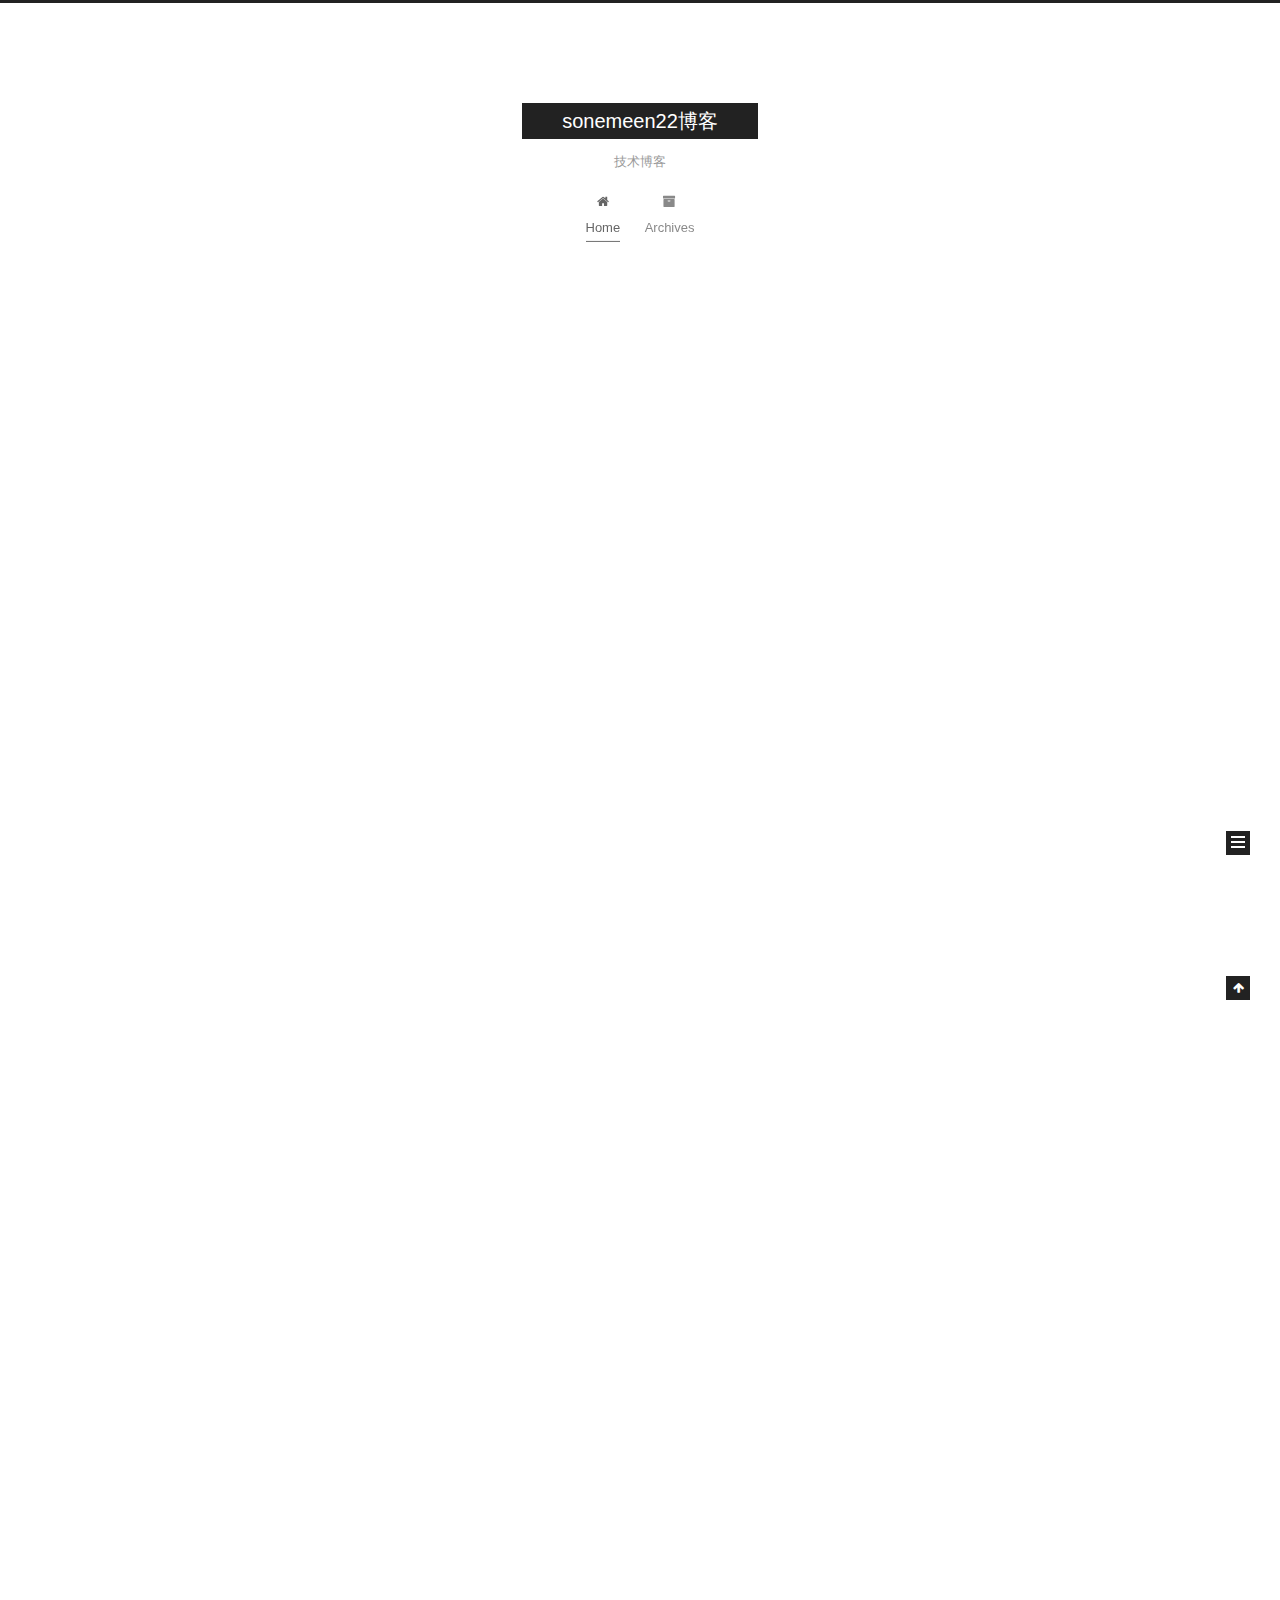
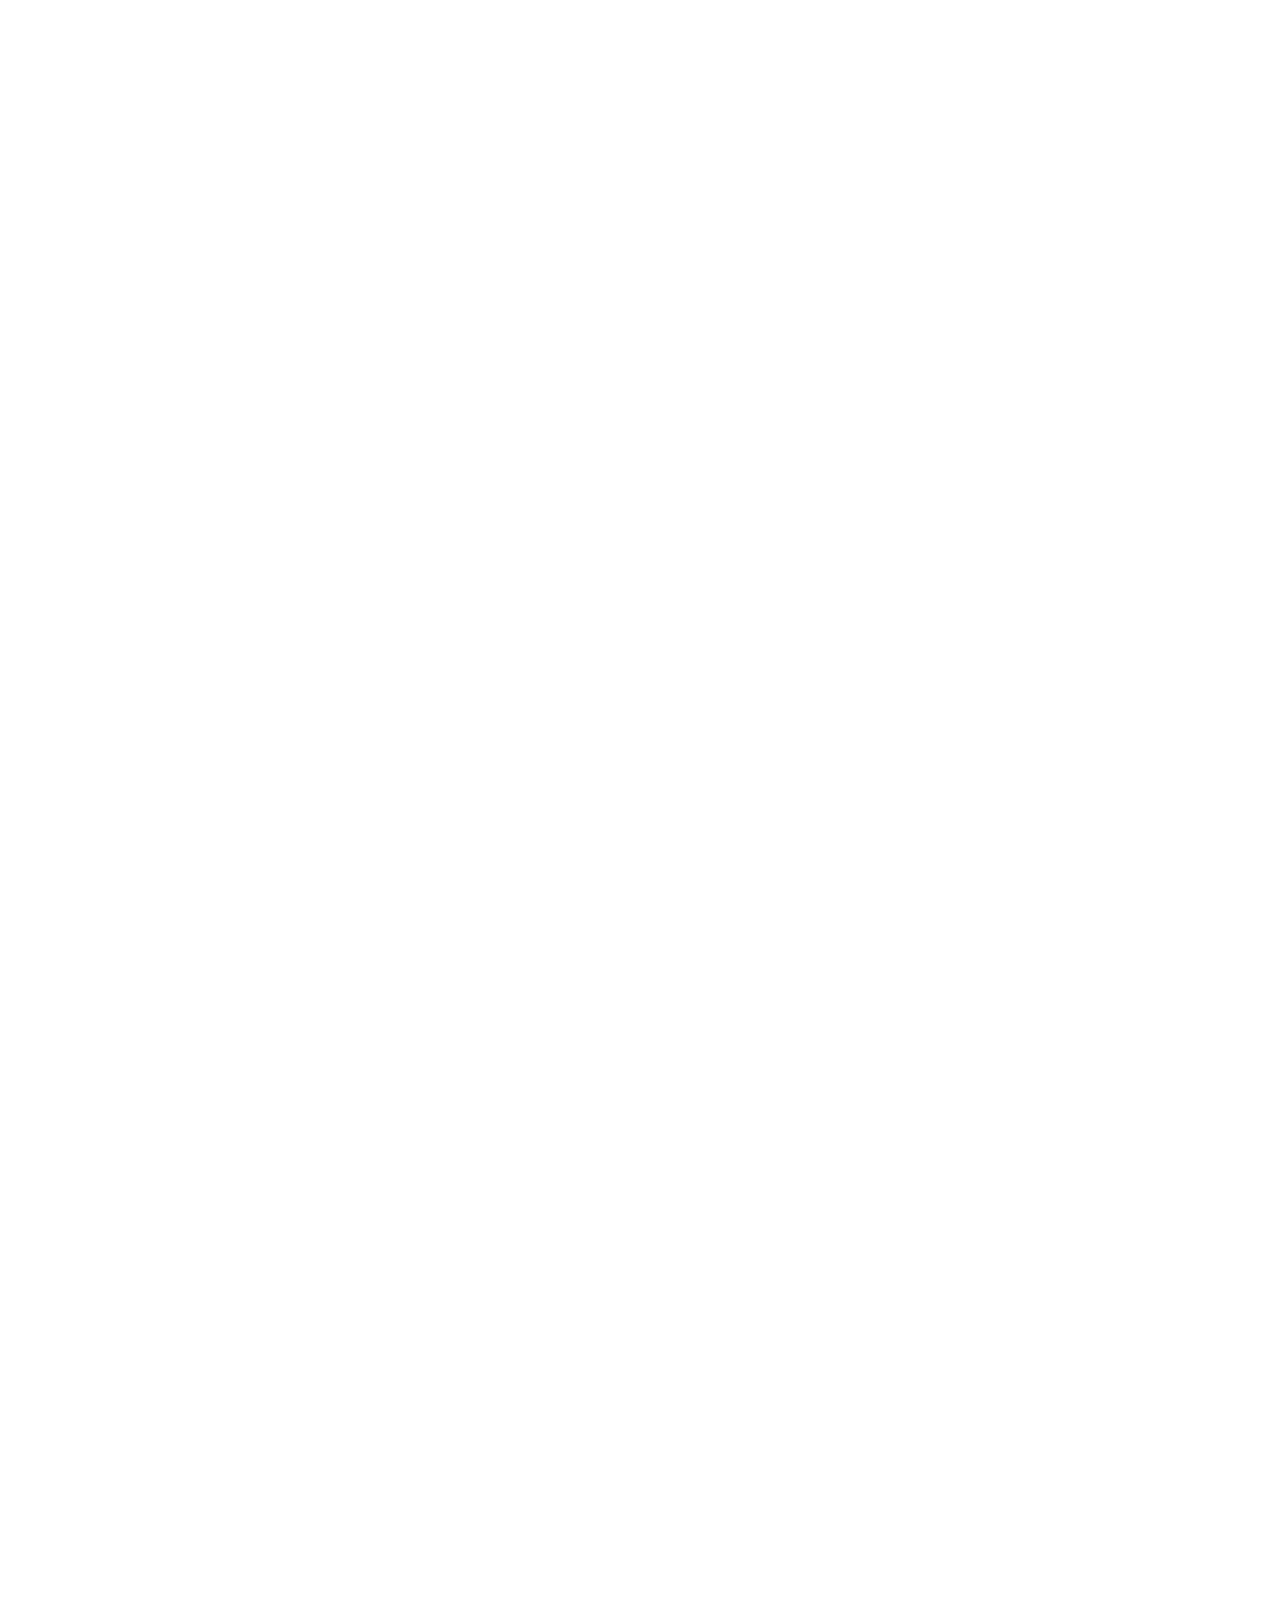
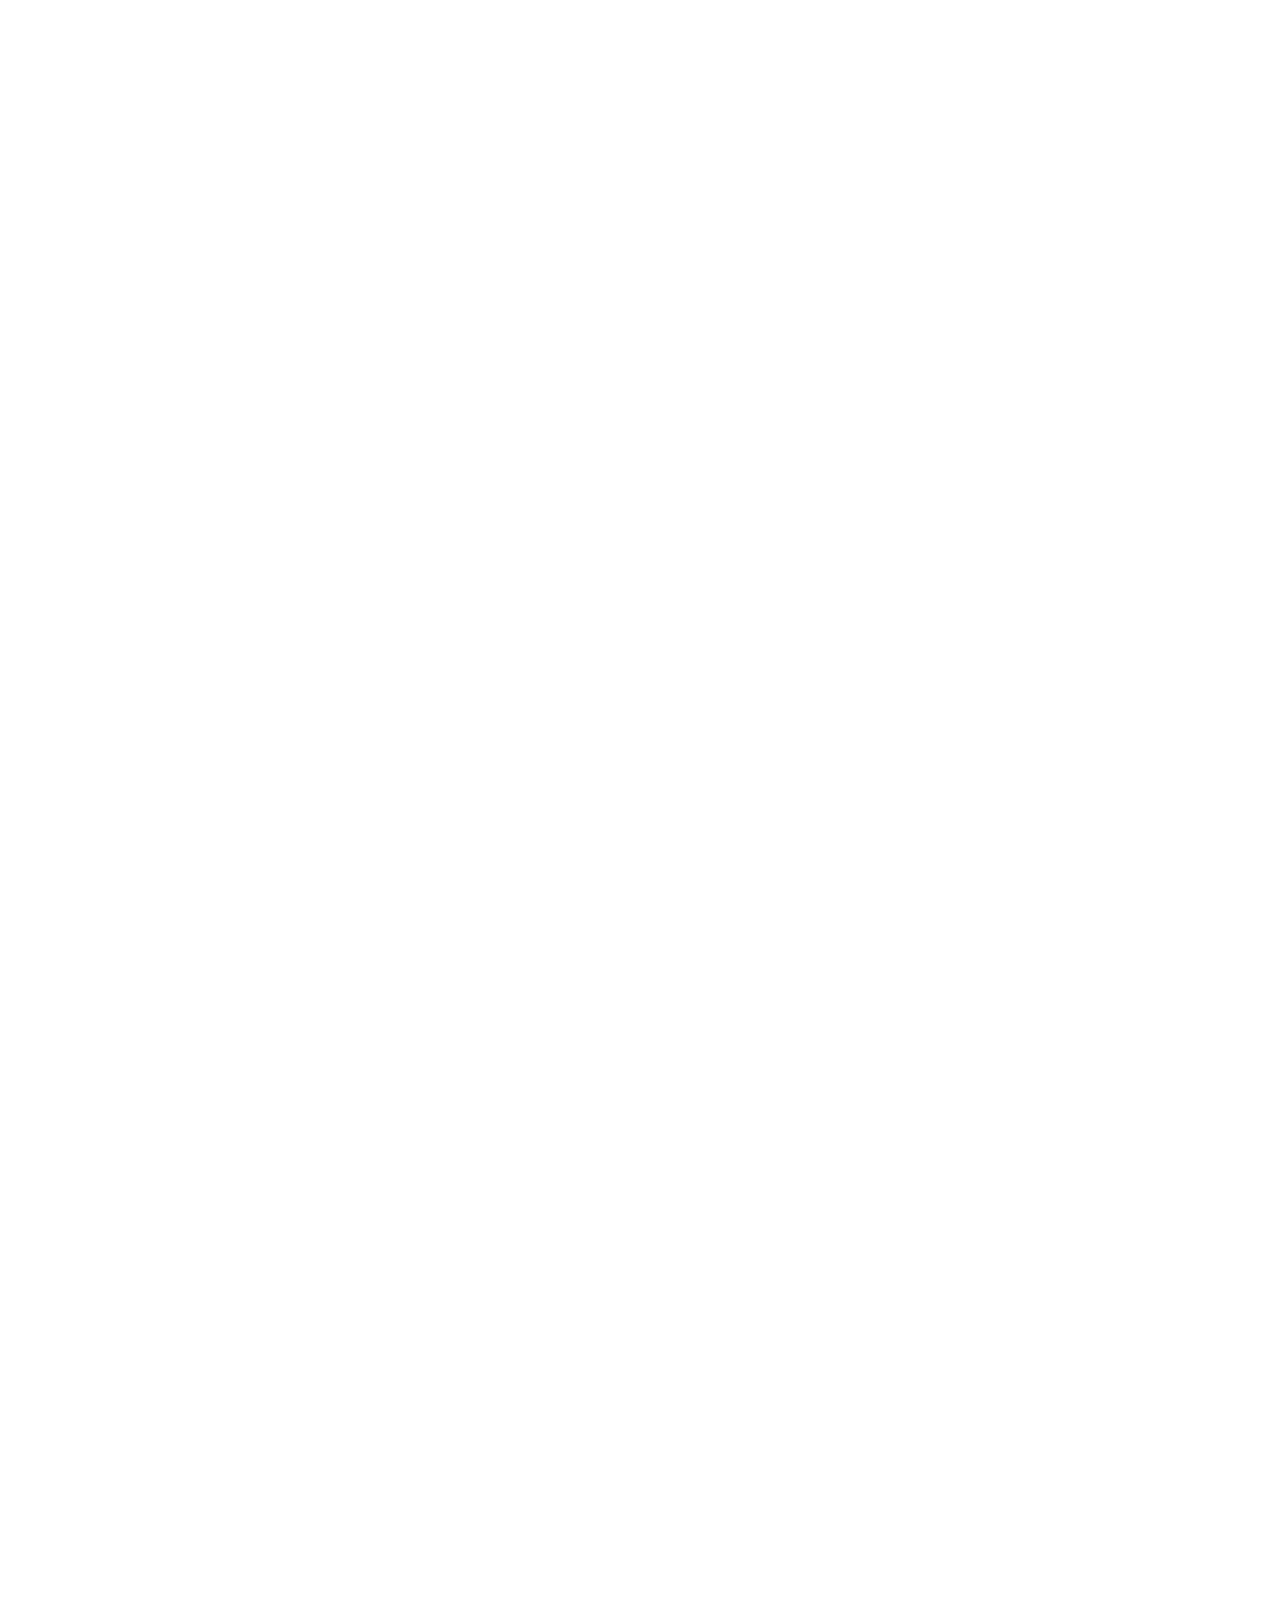
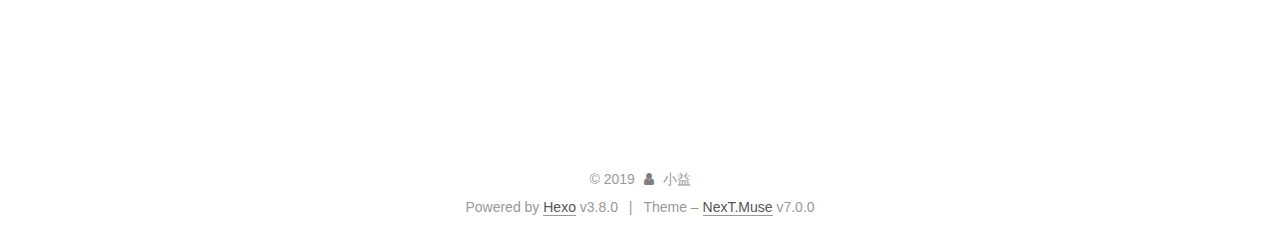
==== index.html @ 902f1048 "阅读次数" ====
<!DOCTYPE html>












  


<html class="theme-next muse use-motion" lang="">
<head><meta name="generator" content="Hexo 3.8.0">
  <meta charset="UTF-8">
<meta http-equiv="X-UA-Compatible" content="IE=edge">
<meta name="viewport" content="width=device-width, initial-scale=1, maximum-scale=2">
<meta name="theme-color" content="#222">


























<link rel="stylesheet" href="/lib/font-awesome/css/font-awesome.min.css?v=4.6.2">

<link rel="stylesheet" href="/css/main.css?v=7.0.0">


  <link rel="apple-touch-icon" sizes="180x180" href="/images/apple-touch-icon-next.png?v=7.0.0">


  <link rel="icon" type="image/png" sizes="32x32" href="/images/favicon-32x32-next.png?v=7.0.0">


  <link rel="icon" type="image/png" sizes="16x16" href="/images/favicon-16x16-next.png?v=7.0.0">


  <link rel="mask-icon" href="/images/logo.svg?v=7.0.0" color="#222">







<script id="hexo.configurations">
  var NexT = window.NexT || {};
  var CONFIG = {
    root: '/',
    scheme: 'Muse',
    version: '7.0.0',
    sidebar: {"position":"left","display":"post","offset":12,"b2t":false,"scrollpercent":false,"onmobile":false,"dimmer":false},
    fancybox: false,
    fastclick: false,
    lazyload: false,
    tabs: true,
    motion: {"enable":true,"async":false,"transition":{"post_block":"fadeIn","post_header":"slideDownIn","post_body":"slideDownIn","coll_header":"slideLeftIn","sidebar":"slideUpIn"}},
    algolia: {
      applicationID: '',
      apiKey: '',
      indexName: '',
      hits: {"per_page":10},
      labels: {"input_placeholder":"Search for Posts","hits_empty":"We didn't find any results for the search: ${query}","hits_stats":"${hits} results found in ${time} ms"}
    }
  };
</script>


  




  <meta name="description" content="开发，C++工程师">
<meta name="keywords" content="C++，算法，机器学习">
<meta property="og:type" content="website">
<meta property="og:title" content="sonemeen22博客">
<meta property="og:url" content="http://yoursite.com/index.html">
<meta property="og:site_name" content="sonemeen22博客">
<meta property="og:description" content="开发，C++工程师">
<meta property="og:locale" content="default">
<meta name="twitter:card" content="summary">
<meta name="twitter:title" content="sonemeen22博客">
<meta name="twitter:description" content="开发，C++工程师">






  <link rel="canonical" href="http://yoursite.com/">



<script id="page.configurations">
  CONFIG.page = {
    sidebar: "",
  };
</script>

  <title>sonemeen22博客</title>
  












  <noscript>
  <style>
  .use-motion .motion-element,
  .use-motion .brand,
  .use-motion .menu-item,
  .sidebar-inner,
  .use-motion .post-block,
  .use-motion .pagination,
  .use-motion .comments,
  .use-motion .post-header,
  .use-motion .post-body,
  .use-motion .collection-title { opacity: initial; }

  .use-motion .logo,
  .use-motion .site-title,
  .use-motion .site-subtitle {
    opacity: initial;
    top: initial;
  }

  .use-motion .logo-line-before i { left: initial; }
  .use-motion .logo-line-after i { right: initial; }
  </style>
</noscript>

</head>

<body itemscope="" itemtype="http://schema.org/WebPage" lang="default">

  
  
    
  

  <div class="container sidebar-position-left 
  page-home">
    <div class="headband"></div>

    <header id="header" class="header" itemscope="" itemtype="http://schema.org/WPHeader">
      <div class="header-inner"><div class="site-brand-wrapper">
  <div class="site-meta">
    

    <div class="custom-logo-site-title">
      <a href="/" class="brand" rel="start">
        <span class="logo-line-before"><i></i></span>
        <span class="site-title">sonemeen22博客</span>
        <span class="logo-line-after"><i></i></span>
      </a>
    </div>
    
      
        <p class="site-subtitle">技术博客</p>
      
    
    
  </div>

  <div class="site-nav-toggle">
    <button aria-label="Toggle navigation bar">
      <span class="btn-bar"></span>
      <span class="btn-bar"></span>
      <span class="btn-bar"></span>
    </button>
  </div>
</div>



<nav class="site-nav">
  
    <ul id="menu" class="menu">
      
        
        
        
          
          <li class="menu-item menu-item-home menu-item-active">

    
    
    
      
    

    

    <a href="/" rel="section"><i class="menu-item-icon fa fa-fw fa-home"></i> <br>Home</a>

  </li>
        
        
        
          
          <li class="menu-item menu-item-archives">

    
    
    
      
    

    

    <a href="/archives/" rel="section"><i class="menu-item-icon fa fa-fw fa-archive"></i> <br>Archives</a>

  </li>

      
      
    </ul>
  

  
    

  

  
</nav>



  



</div>
    </header>

    


    <main id="main" class="main">
      <div class="main-inner">
        <div class="content-wrap">
          
          <div id="content" class="content">
            
  <section id="posts" class="posts-expand">
    
      

  

  
  
  

  

  <article class="post post-type-normal" itemscope="" itemtype="http://schema.org/Article">
  
  
  
  <div class="post-block">
    <link itemprop="mainEntityOfPage" href="http://yoursite.com/2019/02/20/alibaba-inke-rank/">

    <span hidden itemprop="author" itemscope="" itemtype="http://schema.org/Person">
      <meta itemprop="name" content="小益">
      <meta itemprop="description" content="开发，C++工程师">
      <meta itemprop="image" content="/images/avatar.gif">
    </span>

    <span hidden itemprop="publisher" itemscope="" itemtype="http://schema.org/Organization">
      <meta itemprop="name" content="sonemeen22博客">
    </span>

    
      <header class="post-header">

        
        
          <h1 class="post-title" itemprop="name headline">
                
                
                <a href="/2019/02/20/alibaba-inke-rank/" class="post-title-link" itemprop="url">阿里、映客职级对应</a>
              
            
          </h1>
        

        <div class="post-meta">
          <span class="post-time">

            
            
            

            
              <span class="post-meta-item-icon">
                <i class="fa fa-calendar-o"></i>
              </span>
              
                <span class="post-meta-item-text">Posted on</span>
              

              
                
              

              <time title="Created: 2019-02-20 16:25:17 / Modified: 20:13:10" itemprop="dateCreated datePublished" datetime="2019-02-20T16:25:17+08:00">2019-02-20</time>
            

            
              

              
            
          </span>

          

          
            
            
          

          
          

          

          

          

        </div>
      </header>
    

    
    
    
    <div class="post-body" itemprop="articleBody">

      
      

      
        
          
            <h2 id="职级对照"><a href="#职级对照" class="headerlink" title="职级对照"></a>职级对照</h2><table>
<thead>
<tr>
<th>阿里</th>
<th>阿里技术职级描述</th>
<th>阿里管理职级描述</th>
<th>薪资范围</th>
<th>映客</th>
</tr>
</thead>
<tbody>
<tr>
<td>P4</td>
<td>专员。应届本科生</td>
<td></td>
<td></td>
<td>K2</td>
</tr>
<tr>
<td>P5</td>
<td>高级。应届硕士研究生</td>
<td></td>
<td></td>
<td>K3</td>
</tr>
<tr>
<td>P6</td>
<td>资深。研究生1-2年工作经验</td>
<td>M1=主管。带应届生、不超过P6的小团队</td>
<td>14k-24k</td>
<td>K4</td>
</tr>
<tr>
<td>P6+</td>
<td>资深。</td>
<td></td>
<td>25k以上</td>
<td>K5</td>
</tr>
<tr>
<td>P7</td>
<td>技术专家。研究生3-5年工作经验</td>
<td>M2=经理。带一条功能模块的线。</td>
<td>23k-32k</td>
<td>K6</td>
</tr>
<tr>
<td>P7+</td>
<td>技术专家。</td>
<td></td>
<td>33k以上</td>
<td>K7</td>
</tr>
<tr>
<td>P8</td>
<td>高级技术专家。研究生5年以上工作经验</td>
<td>M3=高级经理。负责一整块业务的营收</td>
<td>34k-60k</td>
<td>K8</td>
</tr>
<tr>
<td>P9</td>
<td>资深技术专家。要求行业影响力</td>
<td>M4=总监/核心总监。负责几个大框架业务的营收</td>
<td></td>
<td>K9</td>
</tr>
<tr>
<td>P10</td>
<td>研究员/科学家。行业影响力+有影响力的成果或者科研方向</td>
<td>M5=分公司/子公司总经理，母公司事业部总经理</td>
<td></td>
<td>K10</td>
</tr>
<tr>
<td>P11</td>
<td>高级研究员/首席科学家</td>
<td>M6=集团副总裁=各种O</td>
<td></td>
<td>K11</td>
</tr>
<tr>
<td>P12</td>
<td>首席研究员。各类学术界的大神。</td>
<td>M7-M9。各集团总裁，各种O</td>
<td></td>
<td>K12</td>
</tr>
</tbody>
</table>

          
        
      
    </div>

    

    
    
    

    

    
      
    
    

    

    <footer class="post-footer">
      

      

      

      
      
        <div class="post-eof"></div>
      
    </footer>
  </div>
  
  
  
  </article>


    
      

  

  
  
  

  

  <article class="post post-type-normal" itemscope="" itemtype="http://schema.org/Article">
  
  
  
  <div class="post-block">
    <link itemprop="mainEntityOfPage" href="http://yoursite.com/2019/02/14/Google-S2/">

    <span hidden itemprop="author" itemscope="" itemtype="http://schema.org/Person">
      <meta itemprop="name" content="小益">
      <meta itemprop="description" content="开发，C++工程师">
      <meta itemprop="image" content="/images/avatar.gif">
    </span>

    <span hidden itemprop="publisher" itemscope="" itemtype="http://schema.org/Organization">
      <meta itemprop="name" content="sonemeen22博客">
    </span>

    
      <header class="post-header">

        
        
          <h1 class="post-title" itemprop="name headline">
                
                
                <a href="/2019/02/14/Google-S2/" class="post-title-link" itemprop="url">Google S2文档翻译</a>
              
            
          </h1>
        

        <div class="post-meta">
          <span class="post-time">

            
            
            

            
              <span class="post-meta-item-icon">
                <i class="fa fa-calendar-o"></i>
              </span>
              
                <span class="post-meta-item-text">Posted on</span>
              

              
                
              

              <time title="Created: 2019-02-14 11:30:10" itemprop="dateCreated datePublished" datetime="2019-02-14T11:30:10+08:00">2019-02-14</time>
            

            
              

              
                
                <span class="post-meta-divider">|</span>
                

                <span class="post-meta-item-icon">
                  <i class="fa fa-calendar-check-o"></i>
                </span>
                
                  <span class="post-meta-item-text">Edited on</span>
                
                <time title="Modified: 2019-02-20 17:34:11" itemprop="dateModified" datetime="2019-02-20T17:34:11+08:00">2019-02-20</time>
              
            
          </span>

          

          
            
            
          

          
          

          

          

          

        </div>
      </header>
    

    
    
    
    <div class="post-body" itemprop="articleBody">

      
      

      
        
          <h2 id="概览"><a href="#概览" class="headerlink" title="概览"></a>概览</h2><p>Overview<br>S2 is a library for spherical geometry that aims to have the same robustness, flexibility, and performance as the very best planar geometry libraries.</p>
<p>S2是一个基于球面几何的库，目标是和相当出色的平面几何库拥有相同的鲁棒性、可伸缩性、性能。</p>
<p>Spherical Geometry<br>Let’s break down the elements of this goal. First, why spherical geometry? (By the way, the name “S2” is derived from the mathematical notation for the unit sphere, S².)<br>Traditional cartography is based on map projections, which are simply functions that map points on the Earth’s surface to points on a planar map. Map projections create distortions due to the fact that the shape of the Earth is not very close to the shape of a plane. For example, the well-known Mercator projection is discontinuous along the 180 degree meridian, has large scale distortions at high latitudes, and cannot represent the north and south poles at all. Other projections make different compromises, but no planar projection does a good job of representing the entire surface of the Earth.</p>
<p>让我们划分下这个目标的模块。首先，为什么是球面几何？（顺便提示，“S2”这个名字是派生自数学符号单位球体，S²。）传统的制图学是根据地图投影，这是简单地映射地球表面的点到一张平面地图上。由于地球的形状并不是非常接近平面，地图投影会产生误差。例如，著名的墨卡托投影沿着180度的子午线是不连续的，在高纬度有着大规模的扭曲，并且不能代表北极、南极。其他的投影产生不同的折中，但是没有平面投影在表示整个地表方面做得好。</p>
          <!--noindex-->
          
            <div class="post-button text-center">
              <a class="btn" href="/2019/02/14/Google-S2/#more" rel="contents">
                Read more &raquo;
              </a>
            </div>
          
          <!--/noindex-->
        
      
    </div>

    

    
    
    

    

    
      
    
    

    

    <footer class="post-footer">
      

      

      

      
      
        <div class="post-eof"></div>
      
    </footer>
  </div>
  
  
  
  </article>


    
      

  

  
  
  

  

  <article class="post post-type-normal" itemscope="" itemtype="http://schema.org/Article">
  
  
  
  <div class="post-block">
    <link itemprop="mainEntityOfPage" href="http://yoursite.com/2019/01/28/B树/">

    <span hidden itemprop="author" itemscope="" itemtype="http://schema.org/Person">
      <meta itemprop="name" content="小益">
      <meta itemprop="description" content="开发，C++工程师">
      <meta itemprop="image" content="/images/avatar.gif">
    </span>

    <span hidden itemprop="publisher" itemscope="" itemtype="http://schema.org/Organization">
      <meta itemprop="name" content="sonemeen22博客">
    </span>

    
      <header class="post-header">

        
        
          <h1 class="post-title" itemprop="name headline">
                
                
                <a href="/2019/01/28/B树/" class="post-title-link" itemprop="url">B树-C++实现</a>
              
            
          </h1>
        

        <div class="post-meta">
          <span class="post-time">

            
            
            

            
              <span class="post-meta-item-icon">
                <i class="fa fa-calendar-o"></i>
              </span>
              
                <span class="post-meta-item-text">Posted on</span>
              

              
                
              

              <time title="Created: 2019-01-28 10:26:19" itemprop="dateCreated datePublished" datetime="2019-01-28T10:26:19+08:00">2019-01-28</time>
            

            
              

              
                
                <span class="post-meta-divider">|</span>
                

                <span class="post-meta-item-icon">
                  <i class="fa fa-calendar-check-o"></i>
                </span>
                
                  <span class="post-meta-item-text">Edited on</span>
                
                <time title="Modified: 2019-01-30 10:38:54" itemprop="dateModified" datetime="2019-01-30T10:38:54+08:00">2019-01-30</time>
              
            
          </span>

          

          
            
            
          

          
          

          

          

          

        </div>
      </header>
    

    
    
    
    <div class="post-body" itemprop="articleBody">

      
      

      
        
          
            <p>代码链接：<a href="https://github.com/sonemeen22/BTree" target="_blank" rel="noopener">BTree</a></p>
<h2 id="性能测试"><a href="#性能测试" class="headerlink" title="性能测试"></a>性能测试</h2><h3 id="插入性能"><a href="#插入性能" class="headerlink" title="插入性能"></a>插入性能</h3><p>插入性能测试：<br>t=10的情况下（t是最小度）<br>1000个数字<br>1K<br>Time taken: 0.001019s<br>1.019ms</p>
<p>BTree&lt;int, int, 10&gt;<br>10000个数字<br>1W<br>[0,10000)的范围<br>Time taken: 0.003248s<br>3.248ms</p>
<p>BTree&lt;int, int, 10&gt;<br>100000个数字<br>10W<br>[0,100000)的范围<br>Time taken: 0.049264s<br>49.264ms</p>
<p>BTree&lt;int, int, 10&gt;<br>1000000个数字<br>100W<br>[0,1000000)的范围<br>Time taken: 0.610387s<br>610.387ms</p>
<p>BTree&lt;int, int, 10&gt;<br>10000000个数字<br>1000W<br>[0,10000000)的范围<br>Time taken: 8.897854s<br>8897ms</p>
<p>BTree&lt;int, int, 10&gt;<br>100000000个数字<br>1亿<br>[0,100000000)的范围<br>Insert time taken: 150.170929s</p>
<h3 id="查询性能"><a href="#查询性能" class="headerlink" title="查询性能"></a>查询性能</h3><p>B树：<br>BTree&lt;int, int, 10&gt;</p>
<p>10W个数字<br>[0,100000)的范围<br>Search time taken: 0.031458s<br>31.458ms</p>
<p>100W个数字<br>[0,1000000)的范围<br>Insert time taken: 0.646902s<br>Search time taken: 0.429090s<br>429ms</p>
<p>1000W个数字<br>[0,10000000)的范围<br>Insert time taken: 8.728024s<br>Search time taken: 8.611078s<br>8611ms<br>单次耗时：0.0008611ms<br>Search time taken: 0.00000200s<br>0.00200ms</p>
<p>BTree&lt;int, int, 10&gt;<br>100000000个数字<br>查询：1亿个数字<br>索引key的数目：1亿个数字<br>[0,100000000)的范围<br>Search time taken: 168.00914900s<br>168009ms<br>0.00168009ms</p>

          
        
      
    </div>

    

    
    
    

    

    
      
    
    

    

    <footer class="post-footer">
      

      

      

      
      
        <div class="post-eof"></div>
      
    </footer>
  </div>
  
  
  
  </article>


    
  </section>

  


          </div>
          

        </div>
        
          
  
  <div class="sidebar-toggle">
    <div class="sidebar-toggle-line-wrap">
      <span class="sidebar-toggle-line sidebar-toggle-line-first"></span>
      <span class="sidebar-toggle-line sidebar-toggle-line-middle"></span>
      <span class="sidebar-toggle-line sidebar-toggle-line-last"></span>
    </div>
  </div>

  <aside id="sidebar" class="sidebar">
    <div class="sidebar-inner">

      

      

      <div class="site-overview-wrap sidebar-panel sidebar-panel-active">
        <div class="site-overview">
          <div class="site-author motion-element" itemprop="author" itemscope="" itemtype="http://schema.org/Person">
            
              <p class="site-author-name" itemprop="name">小益</p>
              <p class="site-description motion-element" itemprop="description">开发，C++工程师</p>
          </div>

          
            <nav class="site-state motion-element">
              
                <div class="site-state-item site-state-posts">
                
                  <a href="/archives/">
                
                    <span class="site-state-item-count">3</span>
                    <span class="site-state-item-name">posts</span>
                  </a>
                </div>
              

              

              
            </nav>
          

          

          

          

          
          

          
            
          
          

        </div>
      </div>

      

      

    </div>
  </aside>
  


        
      </div>
    </main>

    <footer id="footer" class="footer">
      <div class="footer-inner">
        <div class="copyright">&copy; <span itemprop="copyrightYear">2019</span>
  <span class="with-love" id="animate">
    <i class="fa fa-user"></i>
  </span>
  <span class="author" itemprop="copyrightHolder">小益</span>

  

  
</div>


  <div class="powered-by">Powered by <a href="https://hexo.io" class="theme-link" rel="noopener" target="_blank">Hexo</a> v3.8.0</div>



  <span class="post-meta-divider">|</span>



  <div class="theme-info">Theme – <a href="https://theme-next.org" class="theme-link" rel="noopener" target="_blank">NexT.Muse</a> v7.0.0</div>




        








        
      </div>
    </footer>

    
      <div class="back-to-top">
        <i class="fa fa-arrow-up"></i>
        
      </div>
    

    

    

    
  </div>

  

<script>
  if (Object.prototype.toString.call(window.Promise) !== '[object Function]') {
    window.Promise = null;
  }
</script>


























  
  <script src="/lib/jquery/index.js?v=2.1.3"></script>

  
  <script src="/lib/velocity/velocity.min.js?v=1.2.1"></script>

  
  <script src="/lib/velocity/velocity.ui.min.js?v=1.2.1"></script>


  


  <script src="/js/src/utils.js?v=7.0.0"></script>

  <script src="/js/src/motion.js?v=7.0.0"></script>



  
  


  <script src="/js/src/schemes/muse.js?v=7.0.0"></script>



  

  


  <script src="/js/src/bootstrap.js?v=7.0.0"></script>


  
  



  




  

  

  

  

  

  

  

  

  

  

  

  

  

</body>
</html>
---- css/main.css ----
/* normalize.css v3.0.2 | MIT License | git.io/normalize */
html {
  font-family: sans-serif; /* 1 */
  -ms-text-size-adjust: 100%; /* 2 */
  -webkit-text-size-adjust: 100%; /* 2 */
}
body {
  margin: 0;
}
article,
aside,
details,
figcaption,
figure,
footer,
header,
hgroup,
main,
menu,
nav,
section,
summary {
  display: block;
}
audio,
canvas,
progress,
video {
  display: inline-block; /* 1 */
  vertical-align: baseline; /* 2 */
}
audio:not([controls]) {
  display: none;
  height: 0;
}
[hidden],
template {
  display: none;
}
a {
  background-color: transparent;
}
a:active,
a:hover {
  outline: 0;
}
abbr[title] {
  border-bottom: 1px dotted;
}
b,
strong {
  font-weight: bold;
}
dfn {
  font-style: italic;
}
h1 {
  font-size: 2em;
  margin: 0.67em 0;
}
mark {
  background: #ff0;
  color: #000;
}
small {
  font-size: 80%;
}
sub,
sup {
  font-size: 75%;
  line-height: 0;
  position: relative;
  vertical-align: baseline;
}
sup {
  top: -0.5em;
}
sub {
  bottom: -0.25em;
}
img {
  border: 0;
}
svg:not(:root) {
  overflow: hidden;
}
figure {
  margin: 1em 40px;
}
hr {
  -moz-box-sizing: content-box;
  box-sizing: content-box;
  height: 0;
}
pre {
  overflow: auto;
}
code,
kbd,
pre,
samp {
  font-family: monospace, monospace;
  font-size: 1em;
}
button,
input,
optgroup,
select,
textarea {
  color: inherit; /* 1 */
  font: inherit; /* 2 */
  margin: 0; /* 3 */
}
button {
  overflow: visible;
}
button,
select {
  text-transform: none;
}
button,
html input[type="button"],
input[type="reset"],
input[type="submit"] {
  -webkit-appearance: button; /* 2 */
  cursor: pointer; /* 3 */
}
button[disabled],
html input[disabled] {
  cursor: default;
}
button::-moz-focus-inner,
input::-moz-focus-inner {
  border: 0;
  padding: 0;
}
input {
  line-height: normal;
}
input[type="checkbox"],
input[type="radio"] {
  box-sizing: border-box; /* 1 */
  padding: 0; /* 2 */
}
input[type="number"]::-webkit-inner-spin-button,
input[type="number"]::-webkit-outer-spin-button {
  height: auto;
}
input[type="search"] {
  -webkit-appearance: textfield; /* 1 */
  -moz-box-sizing: content-box;
  -webkit-box-sizing: content-box; /* 2 */
  box-sizing: content-box;
}
input[type="search"]::-webkit-search-cancel-button,
input[type="search"]::-webkit-search-decoration {
  -webkit-appearance: none;
}
fieldset {
  border: 1px solid #c0c0c0;
  margin: 0 2px;
  padding: 0.35em 0.625em 0.75em;
}
legend {
  border: 0; /* 1 */
  padding: 0; /* 2 */
}
textarea {
  overflow: auto;
}
optgroup {
  font-weight: bold;
}
table {
  border-collapse: collapse;
  border-spacing: 0;
}
td,
th {
  padding: 0;
}
::selection {
  background: #262a30;
  color: #fff;
}
body {
  position: relative;
  font-family: 'Lato', "PingFang SC", "Microsoft YaHei", sans-serif;
  font-size: 14px;
  line-height: 2;
  color: #555;
  background: #fff;
}
@media (max-width: 767px) {
  body {
    padding-right: 0 !important;
  }
}
@media (min-width: 768px) and (max-width: 991px) {
  body {
    padding-right: 0 !important;
  }
}
@media (min-width: 1200px) {
  body {
    font-size: 16px;
  }
}
h1,
h2,
h3,
h4,
h5,
h6 {
  margin: 0;
  padding: 0;
  font-weight: bold;
  line-height: 1.5;
  font-family: 'Lato', "PingFang SC", "Microsoft YaHei", sans-serif;
}
h1,
h2,
h3,
h4,
h5,
h6 {
  margin: 20px 0 15px;
}
h1 {
  font-size: 22px;
}
h1 code {
  font-size: 22px;
}
@media (max-width: 767px) {
  h1 {
    font-size: 18px;
  }
  h1 code {
    font-size: 18px;
  }
}
h2 {
  font-size: 20px;
}
h2 code {
  font-size: 20px;
}
@media (max-width: 767px) {
  h2 {
    font-size: 16px;
  }
  h2 code {
    font-size: 16px;
  }
}
h3 {
  font-size: 18px;
}
h3 code {
  font-size: 18px;
}
@media (max-width: 767px) {
  h3 {
    font-size: 14px;
  }
  h3 code {
    font-size: 14px;
  }
}
h4 {
  font-size: 16px;
}
h4 code {
  font-size: 16px;
}
@media (max-width: 767px) {
  h4 {
    font-size: 12px;
  }
  h4 code {
    font-size: 12px;
  }
}
h5 {
  font-size: 14px;
}
h5 code {
  font-size: 14px;
}
@media (max-width: 767px) {
  h5 {
    font-size: 10px;
  }
  h5 code {
    font-size: 10px;
  }
}
h6 {
  font-size: 12px;
}
h6 code {
  font-size: 12px;
}
@media (max-width: 767px) {
  h6 {
    font-size: 8px;
  }
  h6 code {
    font-size: 8px;
  }
}
p {
  margin: 0 0 20px 0;
}
a,
span.exturl {
  overflow-wrap: break-word;
  word-wrap: break-word;
  background-color: transparent;
  color: #555;
  text-decoration: none;
  outline: none;
  border-bottom: 1px solid #999;
  cursor: pointer;
}
a:hover,
span.exturl:hover {
  color: #222;
  border-bottom-color: #222;
}
blockquote {
  margin: 0;
  padding: 0;
}
img {
  display: block;
  margin: auto;
  max-width: 100%;
  height: auto;
}
hr {
  margin: 40px 0;
  height: 3px;
  border: none;
  background-color: #ddd;
  background-image: repeating-linear-gradient(-45deg, #fff, #fff 4px, transparent 4px, transparent 8px);
}
blockquote {
  padding: 0 15px;
  color: #666;
  border-left: 4px solid #ddd;
}
blockquote cite::before {
  content: "-";
  padding: 0 5px;
}
dt {
  font-weight: 700;
}
dd {
  margin: 0;
  padding: 0;
}
kbd {
  border: 1px solid #ccc;
  border-radius: 0.2em;
  box-shadow: 0.1em 0.1em 0.2em rgba(0,0,0,0.1);
  background-color: #f9f9f9;
  font-family: inherit;
  background-image: -webkit-linear-gradient(top, #eee, #fff, #eee);
  padding: 0.1em 0.3em;
  white-space: nowrap;
}
.text-left {
  text-align: left;
}
.text-center {
  text-align: center;
}
.text-right {
  text-align: right;
}
.text-justify {
  text-align: justify;
}
.text-nowrap {
  white-space: nowrap;
}
.text-lowercase {
  text-transform: lowercase;
}
.text-uppercase {
  text-transform: uppercase;
}
.text-capitalize {
  text-transform: capitalize;
}
.center-block {
  display: block;
  margin-left: auto;
  margin-right: auto;
}
.clearfix:before,
.clearfix:after {
  content: " ";
  display: table;
}
.clearfix:after {
  clear: both;
}
.pullquote {
  width: 45%;
}
.pullquote.left {
  float: left;
  margin-left: 5px;
  margin-right: 10px;
}
.pullquote.right {
  float: right;
  margin-left: 10px;
  margin-right: 5px;
}
.affix.affix.affix {
  position: fixed;
}
.translation {
  margin-top: -20px;
  font-size: 14px;
  color: #999;
}
.scrollbar-measure {
  width: 100px;
  height: 100px;
  overflow: scroll;
  position: absolute;
  top: -9999px;
}
.use-motion .motion-element {
  opacity: 0;
}
.table-container {
  margin: 20px 0;
  overflow: auto;
  -webkit-overflow-scrolling: touch;
}
table {
  width: 100%;
  border-collapse: collapse;
  border-spacing: 0;
  font-size: 14px;
}
table>tbody>tr:nth-of-type(odd) {
  background-color: #f9f9f9;
}
table>tbody>tr:hover {
  background-color: #f5f5f5;
}
caption,
th,
td {
  padding: 8px;
  text-align: left;
  vertical-align: middle;
  font-weight: normal;
}
th,
td {
  border: 1px solid #ddd;
  border-bottom: 3px solid #ddd;
}
th {
  padding-bottom: 10px;
  font-weight: 700;
}
td {
  border-bottom-width: 1px;
}
html,
body {
  height: 100%;
}
.container {
  position: relative;
}
.header-inner {
  margin: 0 auto;
  padding: 100px 0 70px;
  width: 700px;
}
@media (min-width: 1200px) {
  .container .header-inner {
    width: 800px;
  }
}
@media (min-width: 1600px) {
  .container .header-inner {
    width: 900px;
  }
}
.main-inner {
  margin: 0 auto;
  width: 700px;
}
@media (min-width: 1200px) {
  .container .main-inner {
    width: 800px;
  }
}
@media (min-width: 1600px) {
  .container .main-inner {
    width: 900px;
  }
}
.footer {
  padding: 20px 0;
}
.footer-inner {
  box-sizing: border-box;
  margin: 0px auto;
  width: 700px;
}
@media (min-width: 1200px) {
  .container .footer-inner {
    width: 800px;
  }
}
@media (min-width: 1600px) {
  .container .footer-inner {
    width: 900px;
  }
}
pre,
.highlight {
  overflow: auto;
  margin: 20px 0;
  padding: 0;
  font-size: 14px;
  color: #4d4d4c;
  background: #f7f7f7;
  line-height: 1.6;
}
pre,
code {
  font-family: consolas, Menlo, "PingFang SC", "Microsoft YaHei", monospace;
}
code {
  overflow-wrap: break-word;
  word-wrap: break-word;
  padding: 2px 4px;
  color: #555;
  background: #eee;
  border-radius: 3px;
  font-size: 14px;
}
pre {
  padding: 10px;
}
pre code {
  padding: 0;
  color: #4d4d4c;
  background: none;
  text-shadow: none;
}
.highlight {
  border-radius: 1px;
}
.highlight pre {
  border: none;
  margin: 0;
  padding: 10px 0;
}
.highlight table {
  margin: 0;
  width: auto;
  border: none;
}
.highlight td {
  border: none;
  padding: 0;
}
.highlight figcaption {
  font-size: 1em;
  color: #4d4d4c;
  line-height: 1em;
  margin-bottom: 1em;
  margin: 0em;
  padding: 0.5em;
  background: #eee;
  border-bottom: 1px solid #e9e9e9;
}
.highlight figcaption:before,
.highlight figcaption:after {
  content: " ";
  display: table;
}
.highlight figcaption:after {
  clear: both;
}
.highlight figcaption a {
  float: right;
  color: #4d4d4c;
}
.highlight figcaption a:hover {
  border-bottom-color: #4d4d4c;
}
.highlight .gutter pre {
  padding-left: 10px;
  padding-right: 10px;
  color: #869194;
  text-align: right;
  background-color: #eff2f3;
}
.highlight .code pre {
  width: 100%;
  padding-left: 10px;
  padding-right: 10px;
  background-color: #f7f7f7;
}
.highlight .line {
  height: 20px;
}
.gutter {
  -webkit-user-select: none;
  -moz-user-select: none;
  -ms-user-select: none;
  user-select: none;
}
.gist table {
  width: auto;
}
.gist table td {
  border: none;
}
pre .deletion {
  background: #fdd;
}
pre .addition {
  background: #dfd;
}
pre .meta {
  color: #8959a8;
}
pre .comment {
  color: #8e908c;
}
pre .variable,
pre .attribute,
pre .tag,
pre .name,
pre .regexp,
pre .ruby .constant,
pre .xml .tag .title,
pre .xml .pi,
pre .xml .doctype,
pre .html .doctype,
pre .css .id,
pre .css .class,
pre .css .pseudo {
  color: #c82829;
}
pre .number,
pre .preprocessor,
pre .built_in,
pre .builtin-name,
pre .literal,
pre .params,
pre .constant,
pre .command {
  color: #f5871f;
}
pre .ruby .class .title,
pre .css .rules .attribute,
pre .string,
pre .symbol,
pre .value,
pre .inheritance,
pre .header,
pre .ruby .symbol,
pre .xml .cdata,
pre .special,
pre .formula {
  color: #718c00;
}
pre .title,
pre .css .hexcolor {
  color: #3e999f;
}
pre .function,
pre .python .decorator,
pre .python .title,
pre .ruby .function .title,
pre .ruby .title .keyword,
pre .perl .sub,
pre .javascript .title,
pre .coffeescript .title {
  color: #4271ae;
}
pre .keyword,
pre .javascript .function {
  color: #8959a8;
}
.posts-expand .post-body img.full-image {
  border: none;
}
.blockquote-center,
.page-home .post-type-quote blockquote,
.page-post-detail .post-type-quote blockquote {
  position: relative;
  margin: 40px 0;
  padding: 0;
  border-left: none;
  text-align: center;
}
.blockquote-center::before,
.page-home .post-type-quote blockquote::before,
.page-post-detail .post-type-quote blockquote::before,
.blockquote-center::after,
.page-home .post-type-quote blockquote::after,
.page-post-detail .post-type-quote blockquote::after {
  position: absolute;
  content: ' ';
  display: block;
  width: 100%;
  height: 24px;
  opacity: 0.2;
  background-repeat: no-repeat;
  background-position: 0 -6px;
  background-size: 22px 22px;
}
.blockquote-center::before,
.page-home .post-type-quote blockquote::before,
.page-post-detail .post-type-quote blockquote::before {
  top: -20px;
  background-image: url("../images/quote-l.svg");
  border-top: 1px solid #ccc;
}
.blockquote-center::after,
.page-home .post-type-quote blockquote::after,
.page-post-detail .post-type-quote blockquote::after {
  bottom: -20px;
  background-image: url("../images/quote-r.svg");
  border-bottom: 1px solid #ccc;
  background-position: 100% 8px;
}
.blockquote-center p,
.page-home .post-type-quote blockquote p,
.page-post-detail .post-type-quote blockquote p,
.blockquote-center div,
.page-home .post-type-quote blockquote div,
.page-post-detail .post-type-quote blockquote div {
  text-align: center;
}
.post .post-body .group-picture img {
  box-sizing: border-box;
  padding: 0 3px;
  border: none;
}
.post .group-picture-row {
  overflow: hidden;
  margin-top: 6px;
}
.post .group-picture-row:first-child {
  margin-top: 0;
}
.post .group-picture-column {
  float: left;
}
.page-post-detail .post-body .group-picture-column {
  float: none;
  margin-top: 10px;
  width: auto !important;
}
.page-post-detail .post-body .group-picture-column img {
  margin: 0 auto;
}
.page-archive .group-picture-container {
  overflow: hidden;
}
.page-archive .group-picture-row {
  float: left;
}
.page-archive .group-picture-row:first-child {
  margin-top: 6px;
}
.page-archive .group-picture-column {
  max-width: 150px;
  max-height: 150px;
}
.post-body .note {
  position: relative;
  padding: 15px;
  margin-bottom: 20px;
  border: 1px solid #eee;
  border-left-width: 5px;
  border-radius: 3px;
}
.post-body .note h2,
.post-body .note h3,
.post-body .note h4,
.post-body .note h5,
.post-body .note h6 {
  margin-top: 0;
  margin-bottom: 0;
  border-bottom: initial;
  padding-top: 0 !important;
}
.post-body .note p:first-child,
.post-body .note ul:first-child,
.post-body .note ol:first-child,
.post-body .note table:first-child,
.post-body .note pre:first-child,
.post-body .note blockquote:first-child {
  margin-top: 0;
}
.post-body .note p:last-child,
.post-body .note ul:last-child,
.post-body .note ol:last-child,
.post-body .note table:last-child,
.post-body .note pre:last-child,
.post-body .note blockquote:last-child {
  margin-bottom: 0;
}
.post-body .note.default {
  border-left-color: #777;
}
.post-body .note.default h2,
.post-body .note.default h3,
.post-body .note.default h4,
.post-body .note.default h5,
.post-body .note.default h6 {
  color: #777;
}
.post-body .note.primary {
  border-left-color: #6f42c1;
}
.post-body .note.primary h2,
.post-body .note.primary h3,
.post-body .note.primary h4,
.post-body .note.primary h5,
.post-body .note.primary h6 {
  color: #6f42c1;
}
.post-body .note.info {
  border-left-color: #428bca;
}
.post-body .note.info h2,
.post-body .note.info h3,
.post-body .note.info h4,
.post-body .note.info h5,
.post-body .note.info h6 {
  color: #428bca;
}
.post-body .note.success {
  border-left-color: #5cb85c;
}
.post-body .note.success h2,
.post-body .note.success h3,
.post-body .note.success h4,
.post-body .note.success h5,
.post-body .note.success h6 {
  color: #5cb85c;
}
.post-body .note.warning {
  border-left-color: #f0ad4e;
}
.post-body .note.warning h2,
.post-body .note.warning h3,
.post-body .note.warning h4,
.post-body .note.warning h5,
.post-body .note.warning h6 {
  color: #f0ad4e;
}
.post-body .note.danger {
  border-left-color: #d9534f;
}
.post-body .note.danger h2,
.post-body .note.danger h3,
.post-body .note.danger h4,
.post-body .note.danger h5,
.post-body .note.danger h6 {
  color: #d9534f;
}
.post-body .label {
  display: inline;
  padding: 0 2px;
  white-space: nowrap;
}
.post-body .label.default {
  background-color: #f0f0f0;
}
.post-body .label.primary {
  background-color: #efe6f7;
}
.post-body .label.info {
  background-color: #e5f2f8;
}
.post-body .label.success {
  background-color: #e7f4e9;
}
.post-body .label.warning {
  background-color: #fcf6e1;
}
.post-body .label.danger {
  background-color: #fae8eb;
}
.post-body .tabs {
  position: relative;
  display: block;
  margin-bottom: 20px;
  padding-top: 10px;
}
.post-body .tabs ul.nav-tabs {
  margin: 0;
  padding: 0;
  display: flex;
  margin-bottom: -1px;
}
@media (max-width: 413px) {
  .post-body .tabs ul.nav-tabs {
    display: block;
    margin-bottom: 5px;
  }
}
.post-body .tabs ul.nav-tabs li.tab {
  list-style-type: none !important;
  margin: 0 0.25em 0 0;
  border-top: 3px solid transparent;
  border-left: 1px solid transparent;
  border-right: 1px solid transparent;
}
@media (max-width: 413px) {
  .post-body .tabs ul.nav-tabs li.tab {
    margin: initial;
    border-top: 1px solid transparent;
    border-left: 3px solid transparent;
    border-right: 1px solid transparent;
    border-bottom: 1px solid transparent;
  }
}
.post-body .tabs ul.nav-tabs li.tab a {
  outline: 0;
  border-bottom: initial;
  display: block;
  line-height: 1.8em;
  padding: 0.25em 0.75em;
  transition-duration: 0.2s;
  transition-timing-function: ease-out;
  transition-delay: 0s;
}
.post-body .tabs ul.nav-tabs li.tab a i {
  width: 1.285714285714286em;
}
.post-body .tabs ul.nav-tabs li.tab.active {
  border-top: 3px solid #fc6423;
  border-left: 1px solid #ddd;
  border-right: 1px solid #ddd;
  background-color: #fff;
}
@media (max-width: 413px) {
  .post-body .tabs ul.nav-tabs li.tab.active {
    border-top: 1px solid #ddd;
    border-left: 3px solid #fc6423;
    border-right: 1px solid #ddd;
    border-bottom: 1px solid #ddd;
  }
}
.post-body .tabs ul.nav-tabs li.tab.active a {
  cursor: default;
  color: #555;
}
.post-body .tabs .tab-content {
  background-color: #fff;
}
.post-body .tabs .tab-content .tab-pane {
  border: 1px solid #ddd;
  padding: 20px 20px 0 20px;
}
.post-body .tabs .tab-content .tab-pane:not(.active) {
  display: none !important;
}
.post-body .tabs .tab-content .tab-pane.active {
  display: block !important;
}
.btn {
  display: inline-block;
  padding: 0 20px;
  font-size: 14px;
  color: #fff;
  background: #222;
  border: 2px solid #222;
  text-decoration: none;
  border-radius: 0;
  transition-property: background-color;
  transition-duration: 0.2s;
  transition-timing-function: ease-in-out;
  transition-delay: 0s;
  line-height: 2;
}
.btn:hover {
  border-color: #222;
  color: #222;
  background: #fff;
}
.btn +.btn {
  margin: 0 0 8px 8px;
}
.btn .fa-fw {
  width: 1.285714285714286em;
  text-align: left;
}
.btn-bar {
  display: block;
  width: 22px;
  height: 2px;
  background: #555;
  border-radius: 1px;
}
.btn-bar+.btn-bar {
  margin-top: 4px;
}
.pagination {
  margin: 120px 0 40px;
  text-align: center;
  border-top: 1px solid #eee;
}
.page-number-basic,
.pagination .prev,
.pagination .next,
.pagination .page-number,
.pagination .space {
  display: inline-block;
  position: relative;
  top: -1px;
  margin: 0 10px;
  padding: 0 11px;
}
@media (max-width: 767px) {
  .page-number-basic,
  .pagination .prev,
  .pagination .next,
  .pagination .page-number,
  .pagination .space {
    margin: 0 5px;
  }
}
.pagination .prev,
.pagination .next,
.pagination .page-number {
  border-bottom: 0;
  border-top: 1px solid #eee;
  transition-property: border-color;
  transition-duration: 0.2s;
  transition-timing-function: ease-in-out;
  transition-delay: 0s;
}
.pagination .prev:hover,
.pagination .next:hover,
.pagination .page-number:hover {
  border-top-color: #222;
}
.pagination .space {
  padding: 0;
  margin: 0;
}
.pagination .prev {
  margin-left: 0;
}
.pagination .next {
  margin-right: 0;
}
.pagination .page-number.current {
  color: #fff;
  background: #ccc;
  border-top-color: #ccc;
}
@media (max-width: 767px) {
  .pagination {
    border-top: none;
  }
  .pagination .prev,
  .pagination .next,
  .pagination .page-number {
    margin-bottom: 10px;
    border-top: 0;
    border-bottom: 1px solid #eee;
    padding: 0 10px;
  }
  .pagination .prev:hover,
  .pagination .next:hover,
  .pagination .page-number:hover {
    border-bottom-color: #222;
  }
}
.comments {
  margin: 60px 20px 0;
}
.tag-cloud {
  text-align: center;
}
.tag-cloud a {
  display: inline-block;
  margin: 10px;
}
.tag-cloud a:hover {
  color: #222 !important;
}
.back-to-top {
  box-sizing: border-box;
  position: fixed;
  bottom: -100px;
  right: 30px;
  z-index: 1050;
  padding: 0 6px;
  width: 24px;
  background: #222;
  font-size: 12px;
  opacity: 1;
  color: #fff;
  cursor: pointer;
  text-align: center;
  -webkit-transform: translateZ(0);
  transition-property: bottom;
  transition-duration: 0.2s;
  transition-timing-function: ease-in-out;
  transition-delay: 0s;
}
@media (min-width: 768px) and (max-width: 991px) {
  .back-to-top {
    display: none !important;
  }
}
@media (max-width: 767px) {
  .back-to-top {
    display: none !important;
  }
}
.back-to-top.back-to-top-on {
  bottom: 19px;
}
.header {
  background: transparent;
}
.header-inner {
  position: relative;
}
.headband {
  height: 3px;
  background: #222;
}
.site-meta {
  margin: 0;
  text-align: center;
}
@media (max-width: 767px) {
  .site-meta {
    text-align: center;
  }
}
.brand {
  position: relative;
  display: inline-block;
  padding: 0 40px;
  color: #fff;
  background: #222;
  border-bottom: none;
}
.brand:hover {
  color: #fff;
}
.logo {
  display: inline-block;
  margin-right: 5px;
  line-height: 36px;
  vertical-align: top;
}
.site-title {
  display: inline-block;
  vertical-align: top;
  line-height: 36px;
  font-size: 20px;
  font-weight: normal;
  font-family: 'Lato', "PingFang SC", "Microsoft YaHei", sans-serif;
}
.site-subtitle {
  margin-top: 10px;
  font-size: 13px;
  color: #999;
}
.use-motion .brand {
  opacity: 0;
}
.use-motion .logo,
.use-motion .site-title,
.use-motion .site-subtitle,
.use-motion .custom-logo-image {
  opacity: 0;
  position: relative;
  top: -10px;
}
.site-nav-toggle {
  display: none;
  position: absolute;
  top: 10px;
  left: 10px;
}
@media (max-width: 767px) {
  .site-nav-toggle {
    display: block;
  }
}
.site-nav-toggle button {
  margin-top: 2px;
  padding: 9px 10px;
  background: transparent;
  border: none;
}
@media (max-width: 767px) {
  .site-nav {
    display: none;
    margin: 0 -10px;
    padding: 0 10px;
    clear: both;
    border-top: 1px solid #ddd;
  }
}
@media (min-width: 768px) and (max-width: 991px) {
  .site-nav {
    display: block !important;
  }
}
@media (min-width: 992px) {
  .site-nav {
    display: block !important;
  }
}
.menu {
  margin-top: 20px;
  padding-left: 0;
  text-align: center;
}
.menu .menu-item {
  display: inline-block;
  margin: 0 10px;
  list-style: none;
}
@media screen and (max-width: 767px) {
  .menu .menu-item {
    margin-top: 10px;
  }
}
.menu .menu-item a,
.menu .menu-item span.exturl {
  display: block;
  font-size: 13px;
  line-height: inherit;
  border-bottom: 1px solid transparent;
  transition-property: border-color;
  transition-duration: 0.2s;
  transition-timing-function: ease-in-out;
  transition-delay: 0s;
}
.menu .menu-item a:hover,
.menu .menu-item span.exturl:hover {
  border-bottom-color: #222;
}
.menu .menu-item .fa {
  margin-right: 5px;
}
.use-motion .menu-item {
  opacity: 0;
}
.post-body {
  overflow-wrap: break-word;
  word-wrap: break-word;
  font-family: 'Lato', "PingFang SC", "Microsoft YaHei", sans-serif;
}
.post-body .exturl .fa {
  font-size: 14px;
  margin-left: 4px;
}
.post-body .fancybox img {
  display: block !important;
  margin: 0 auto;
  cursor: pointer;
  cursor: zoom-in;
  cursor: -webkit-zoom-in;
}
.post-body .image-caption,
.post-body .figure .caption {
  margin: -20px auto 15px;
  text-align: center;
  font-size: 14px;
  color: #999;
  font-weight: bold;
  line-height: 1;
}
.post-sticky-flag {
  display: inline-block;
  font-size: 16px;
  -ms-transform: rotate(30deg);
  -webkit-transform: rotate(30deg);
  -moz-transform: rotate(30deg);
  -ms-transform: rotate(30deg);
  -o-transform: rotate(30deg);
  transform: rotate(30deg);
}
.use-motion .post-block,
.use-motion .pagination,
.use-motion .comments {
  opacity: 0;
}
.use-motion .post-header {
  opacity: 0;
}
.use-motion .post-body {
  opacity: 0;
}
.use-motion .collection-title {
  opacity: 0;
}
.posts-expand {
  padding-top: 40px;
}
@media (max-width: 767px) {
  .posts-expand {
    margin: 0 20px;
  }
  .post-body pre .gutter pre {
    padding-right: 10px;
  }
  .post-body .highlight {
    margin-left: 0px;
    margin-right: 0px;
    padding: 0;
  }
  .post-body .highlight .gutter pre {
    padding-right: 10px;
  }
}
@media (min-width: 992px) {
  .posts-expand .post-body {
    text-align: justify;
  }
}
.posts-expand .post-body h2,
.posts-expand .post-body h3,
.posts-expand .post-body h4,
.posts-expand .post-body h5,
.posts-expand .post-body h6 {
  padding-top: 10px;
}
.posts-expand .post-body h2 .header-anchor,
.posts-expand .post-body h3 .header-anchor,
.posts-expand .post-body h4 .header-anchor,
.posts-expand .post-body h5 .header-anchor,
.posts-expand .post-body h6 .header-anchor {
  float: right;
  margin-left: 10px;
  color: #ccc;
  border-bottom-style: none;
  visibility: hidden;
}
.posts-expand .post-body h2 .header-anchor:hover,
.posts-expand .post-body h3 .header-anchor:hover,
.posts-expand .post-body h4 .header-anchor:hover,
.posts-expand .post-body h5 .header-anchor:hover,
.posts-expand .post-body h6 .header-anchor:hover {
  color: inherit;
}
.posts-expand .post-body h2:hover .header-anchor,
.posts-expand .post-body h3:hover .header-anchor,
.posts-expand .post-body h4:hover .header-anchor,
.posts-expand .post-body h5:hover .header-anchor,
.posts-expand .post-body h6:hover .header-anchor {
  visibility: visible;
}
.posts-expand .post-body ul > li {
  list-style: circle;
}
.posts-expand .post-body img {
  box-sizing: border-box;
  margin: 0 auto 25px;
  padding: 3px;
  border: 1px solid #ddd;
}
@media (max-width: 767px) {
  .posts-collapse {
    margin: 0 20px;
  }
  .posts-collapse .post-title,
  .posts-collapse .post-meta {
    display: block;
    width: auto;
    text-align: left;
  }
}
.posts-collapse {
  position: relative;
  z-index: 1010;
  margin-left: 55px;
}
.posts-collapse::after {
  content: " ";
  position: absolute;
  top: 20px;
  left: 0;
  margin-left: -2px;
  width: 4px;
  height: 100%;
  background: #f5f5f5;
  z-index: -1;
}
@media (max-width: 767px) {
  .posts-collapse {
    margin: 0 20px;
  }
}
.posts-collapse .collection-title {
  position: relative;
  margin: 60px 0;
}
.posts-collapse .collection-title h1,
.posts-collapse .collection-title h2 {
  margin-left: 20px;
}
.posts-collapse .collection-title small {
  color: #bbb;
  margin-left: 5px;
}
.posts-collapse .collection-title::before {
  content: " ";
  position: absolute;
  left: 0;
  top: 50%;
  margin-left: -4px;
  margin-top: -4px;
  width: 8px;
  height: 8px;
  background: #bbb;
  border-radius: 50%;
}
.posts-collapse .post {
  margin: 30px 0;
}
.posts-collapse .post-header {
  position: relative;
  transition-duration: 0.2s;
  transition-timing-function: ease-in-out;
  transition-delay: 0s;
  transition-property: border;
  border-bottom: 1px dashed #ccc;
}
.posts-collapse .post-header::before {
  content: " ";
  position: absolute;
  left: 0;
  top: 12px;
  width: 6px;
  height: 6px;
  margin-left: -4px;
  background: #bbb;
  border-radius: 50%;
  border: 1px solid #fff;
  transition-duration: 0.2s;
  transition-timing-function: ease-in-out;
  transition-delay: 0s;
  transition-property: background;
}
.posts-collapse .post-header:hover {
  border-bottom-color: #666;
}
.posts-collapse .post-header:hover::before {
  background: #222;
}
.posts-collapse .post-meta {
  position: absolute;
  font-size: 12px;
  left: 20px;
  top: 5px;
}
.posts-collapse .post-comments-count {
  display: none;
}
.posts-collapse .post-title {
  margin-left: 60px;
  font-size: 16px;
  font-weight: normal;
  line-height: inherit;
}
.posts-collapse .post-title::after {
  margin-left: 3px;
  opacity: 0.6;
}
.posts-collapse .post-title a,
.posts-collapse .post-title span.exturl {
  color: #666;
  border-bottom: none;
}
.page-home .post-type-quote .post-header,
.page-post-detail .post-type-quote .post-header,
.page-home .post-type-quote .post-tags,
.page-post-detail .post-type-quote .post-tags {
  display: none;
}
.posts-expand .post-title {
  overflow-wrap: break-word;
  word-wrap: break-word;
  text-align: center;
  font-weight: 400;
}
.posts-expand .post-title-link {
  display: inline-block;
  position: relative;
  color: #555;
  border-bottom: none;
  line-height: 1.2;
  vertical-align: top;
}
.posts-expand .post-title-link::before {
  content: "";
  position: absolute;
  width: 100%;
  height: 2px;
  bottom: 0;
  left: 0;
  background-color: #000;
  visibility: hidden;
  -webkit-transform: scaleX(0);
  -moz-transform: scaleX(0);
  -ms-transform: scaleX(0);
  -o-transform: scaleX(0);
  transform: scaleX(0);
  transition-duration: 0.2s;
  transition-timing-function: ease-in-out;
  transition-delay: 0s;
}
.posts-expand .post-title-link:hover::before {
  visibility: visible;
  -webkit-transform: scaleX(1);
  -moz-transform: scaleX(1);
  -ms-transform: scaleX(1);
  -o-transform: scaleX(1);
  transform: scaleX(1);
}
.posts-expand .post-title-link .fa {
  font-size: 20px;
  margin-left: 5px;
}
.posts-expand .post-meta {
  margin: 3px 0 60px 0;
  color: #999;
  font-family: 'Lato', "PingFang SC", "Microsoft YaHei", sans-serif;
  font-size: 12px;
  text-align: center;
}
.posts-expand .post-meta .post-category-list {
  display: inline-block;
  margin: 0;
  padding: 3px;
}
.posts-expand .post-meta .post-category-list-link {
  color: #999;
}
.posts-expand .post-meta .post-description {
  font-size: 14px;
  margin-top: 2px;
}
.posts-expand .post-meta time {
  border-bottom: 1px dashed #999;
  cursor: help;
}
.post-meta-divider {
  margin: 0 0.5em;
}
.post-meta-item-icon {
  margin-right: 3px;
}
@media (min-width: 768px) and (max-width: 991px) {
  .post-meta-item-icon {
    display: inline-block;
  }
}
@media (max-width: 767px) {
  .post-meta-item-icon {
    display: inline-block;
  }
}
@media (min-width: 768px) and (max-width: 991px) {
  .post-meta-item-text {
    display: none;
  }
}
@media (max-width: 767px) {
  .post-meta-item-text {
    display: none;
  }
}
.post-button {
  margin-top: 40px;
}
.posts-expand .post-tags {
  margin-top: 40px;
  text-align: center;
}
.posts-expand .post-tags a {
  display: inline-block;
  margin-right: 10px;
  font-size: 13px;
}
.post-nav {
  display: table;
  margin-top: 15px;
  width: 100%;
  border-top: 1px solid #eee;
}
.post-nav-divider {
  display: table-cell;
  width: 10%;
}
.post-nav-item {
  display: table-cell;
  padding: 10px 0 0 0;
  width: 45%;
  vertical-align: top;
}
.post-nav-item a {
  position: relative;
  display: block;
  line-height: 25px;
  font-size: 14px;
  color: #555;
  border-bottom: none;
}
.post-nav-item a:hover {
  color: #222;
  border-bottom: none;
}
.post-nav-item a:active {
  top: 2px;
}
.post-nav-item .fa {
  font-size: 12px;
  margin-right: 5px;
}
.post-nav-next a {
  padding-left: 5px;
}
.post-nav-prev {
  text-align: right;
}
.post-nav-prev a {
  padding-right: 5px;
}
.post-nav-prev .fa {
  margin-left: 5px;
}
.posts-expand .post-eof {
  display: block;
  margin: 80px auto 60px;
  width: 8%;
  height: 1px;
  background: #ccc;
  text-align: center;
}
.post:last-child .post-eof.post-eof.post-eof {
  display: none;
}
.post-gallery {
  display: table;
  table-layout: fixed;
  width: 100%;
  border-collapse: separate;
}
.post-gallery-row {
  display: table-row;
}
.post-gallery .post-gallery-img {
  display: table-cell;
  text-align: center;
  vertical-align: middle;
  border: none;
}
.post-gallery .post-gallery-img img {
  max-width: 100%;
  max-height: 100%;
  border: none;
}
.fancybox-close,
.fancybox-close:hover {
  border: none;
}
.rtl.post-body p,
.rtl.post-body a,
.rtl.post-body h1,
.rtl.post-body h2,
.rtl.post-body h3,
.rtl.post-body h4,
.rtl.post-body h5,
.rtl.post-body h6,
.rtl.post-body li,
.rtl.post-body ul,
.rtl.post-body ol {
  direction: rtl;
  font-family: UKIJ Ekran;
}
.rtl.post-title {
  font-family: UKIJ Ekran;
}
.sidebar {
  position: fixed;
  right: 0;
  top: 0;
  bottom: 0;
  width: 0;
  z-index: 1040;
  box-shadow: inset 0 2px 6px #000;
  background: #222;
  -webkit-transform: translateZ(0);
}
.sidebar a,
.sidebar .exturl {
  color: #999;
  border-bottom-color: #555;
}
.sidebar a:hover,
.sidebar .exturl:hover {
  color: #eee;
}
@media (min-width: 768px) and (max-width: 991px) {
  .sidebar {
    display: none !important;
  }
}
@media (max-width: 767px) {
  .sidebar {
    display: none !important;
  }
}
.sidebar-inner {
  position: relative;
  padding: 20px 10px;
  color: #999;
  text-align: center;
}
.site-overview-wrap {
  overflow: hidden;
}
.site-overview {
  overflow-y: auto;
  overflow-x: hidden;
}
.cc-license {
  margin-top: 10px;
  text-align: center;
}
.cc-license .cc-opacity {
  opacity: 0.7;
  border-bottom: none;
}
.cc-license .cc-opacity:hover {
  opacity: 0.9;
}
.cc-license img {
  display: inline-block;
}
.sidebar-toggle {
  position: fixed;
  right: 30px;
  bottom: 45px;
  width: 14px;
  height: 14px;
  padding: 5px;
  background: #222;
  line-height: 0;
  z-index: 1050;
  cursor: pointer;
  -webkit-transform: translateZ(0);
}
@media (min-width: 768px) and (max-width: 991px) {
  .sidebar-toggle {
    display: none !important;
  }
}
@media (max-width: 767px) {
  .sidebar-toggle {
    display: none !important;
  }
}
.sidebar-toggle-line {
  position: relative;
  display: inline-block;
  vertical-align: top;
  height: 2px;
  width: 100%;
  background: #fff;
  margin-top: 3px;
}
.sidebar-toggle-line:first-child {
  margin-top: 0;
}
.site-author-image {
  display: block;
  margin: 0 auto;
  padding: 2px;
  max-width: 96px;
  height: auto;
  border: 2px solid #333;
  opacity: 1;
}
.site-author-name {
  margin: 5px 0 0;
  text-align: center;
  color: #f5f5f5;
  font-weight: normal;
}
.site-description {
  margin-top: 5px;
  text-align: center;
  font-size: 14px;
  color: #999;
}
.site-state {
  overflow: hidden;
  line-height: 1.4;
  white-space: nowrap;
  text-align: center;
}
.site-state-item {
  display: inline-block;
  padding: 0 15px;
  border-left: 1px solid #333;
}
.site-state-item:first-child {
  border-left: none;
}
.site-state-item a {
  border-bottom: none;
}
.site-state-item-count {
  display: block;
  text-align: center;
  color: inherit;
  font-weight: 600;
  font-size: 18px;
}
.site-state-item-name {
  font-size: 13px;
  color: inherit;
}
.feed-link {
  margin-top: 20px;
}
.feed-link a {
  display: inline-block;
  padding: 0 15px;
  color: #fc6423;
  border: 1px solid #fc6423;
  border-radius: 4px;
}
.feed-link a i {
  color: #fc6423;
  font-size: 14px;
}
.feed-link a:hover {
  color: #fff;
  background: #fc6423;
}
.feed-link a:hover i {
  color: #fff;
}
.links-of-author {
  margin-top: 20px;
}
.links-of-author a,
.links-of-author .exturl {
  display: inline-block;
  vertical-align: middle;
  margin-right: 10px;
  margin-bottom: 10px;
  border-bottom-color: #555;
  font-size: 13px;
}
.links-of-author a:before,
.links-of-author .exturl:before {
  display: inline-block;
  vertical-align: middle;
  margin-right: 3px;
  content: " ";
  width: 4px;
  height: 4px;
  border-radius: 50%;
  background: #d285ec;
}
.links-of-blogroll {
  font-size: 13px;
}
.links-of-blogroll-title {
  margin-top: 20px;
  font-size: 14px;
  font-weight: 600;
}
.links-of-blogroll-list {
  margin: 0;
  padding: 0;
  list-style: none;
}
.links-of-blogroll-item {
  padding: 2px 10px;
}
.links-of-blogroll-item a,
.links-of-blogroll-item span.exturl {
  max-width: 280px;
  box-sizing: border-box;
  display: inline-block;
  overflow: hidden;
  white-space: nowrap;
  text-overflow: ellipsis;
}
.sidebar-nav {
  margin: 0 0 20px;
  padding-left: 0;
}
.sidebar-nav li {
  display: inline-block;
  cursor: pointer;
  border-bottom: 1px solid transparent;
  font-size: 14px;
  color: #555;
}
.sidebar-nav li:hover {
  color: #f5f5f5;
}
.page-post-detail .sidebar-nav-toc {
  padding: 0 5px;
}
.page-post-detail .sidebar-nav-overview {
  margin-left: 10px;
}
.sidebar-nav .sidebar-nav-active {
  color: #87daff;
  border-bottom-color: #87daff;
}
.sidebar-nav .sidebar-nav-active:hover {
  color: #87daff;
}
.sidebar-panel {
  display: none;
}
.sidebar-panel-active {
  display: block;
}
.post-toc-empty {
  font-size: 14px;
  color: #666;
}
.post-toc-wrap {
  overflow: hidden;
}
.post-toc {
  overflow: auto;
}
.post-toc ol {
  margin: 0;
  padding: 0 2px 5px 10px;
  text-align: left;
  list-style: none;
  font-size: 14px;
}
.post-toc ol > ol {
  padding-left: 0;
}
.post-toc ol a {
  transition-duration: 0.2s;
  transition-timing-function: ease-in-out;
  transition-delay: 0s;
  transition-property: all;
  color: #999;
  border-bottom-color: #555;
}
.post-toc ol a:hover {
  color: #ccc;
  border-bottom-color: #ccc;
}
.post-toc .nav-item {
  overflow: hidden;
  text-overflow: ellipsis;
  white-space: nowrap;
  line-height: 1.8;
}
.post-toc .nav .nav-child {
  display: none;
}
.post-toc .nav .active > .nav-child {
  display: block;
}
.post-toc .nav .active-current > .nav-child {
  display: block;
}
.post-toc .nav .active-current > .nav-child > .nav-item {
  display: block;
}
.post-toc .nav .active > a {
  color: #87daff;
  border-bottom-color: #87daff;
}
.post-toc .nav .active-current > a {
  color: #87daff;
}
.post-toc .nav .active-current > a:hover {
  color: #87daff;
}
.footer {
  font-size: 14px;
  color: #999;
}
.footer img {
  border: none;
}
.footer-inner {
  text-align: center;
}
.with-love {
  display: inline-block;
  margin: 0 5px;
  color: #808080;
}
.powered-by,
.theme-info {
  display: inline-block;
}
@-moz-keyframes iconAnimate {
  0%, 100% {
    -webkit-transform: scale(1);
    -moz-transform: scale(1);
    -ms-transform: scale(1);
    -o-transform: scale(1);
    transform: scale(1);
  }
  10%, 30% {
    -webkit-transform: scale(0.9);
    -moz-transform: scale(0.9);
    -ms-transform: scale(0.9);
    -o-transform: scale(0.9);
    transform: scale(0.9);
  }
  20%, 40%, 60%, 80% {
    -webkit-transform: scale(1.1);
    -moz-transform: scale(1.1);
    -ms-transform: scale(1.1);
    -o-transform: scale(1.1);
    transform: scale(1.1);
  }
  50%, 70% {
    -webkit-transform: scale(1.1);
    -moz-transform: scale(1.1);
    -ms-transform: scale(1.1);
    -o-transform: scale(1.1);
    transform: scale(1.1);
  }
}
@-webkit-keyframes iconAnimate {
  0%, 100% {
    -webkit-transform: scale(1);
    -moz-transform: scale(1);
    -ms-transform: scale(1);
    -o-transform: scale(1);
    transform: scale(1);
  }
  10%, 30% {
    -webkit-transform: scale(0.9);
    -moz-transform: scale(0.9);
    -ms-transform: scale(0.9);
    -o-transform: scale(0.9);
    transform: scale(0.9);
  }
  20%, 40%, 60%, 80% {
    -webkit-transform: scale(1.1);
    -moz-transform: scale(1.1);
    -ms-transform: scale(1.1);
    -o-transform: scale(1.1);
    transform: scale(1.1);
  }
  50%, 70% {
    -webkit-transform: scale(1.1);
    -moz-transform: scale(1.1);
    -ms-transform: scale(1.1);
    -o-transform: scale(1.1);
    transform: scale(1.1);
  }
}
@-o-keyframes iconAnimate {
  0%, 100% {
    -webkit-transform: scale(1);
    -moz-transform: scale(1);
    -ms-transform: scale(1);
    -o-transform: scale(1);
    transform: scale(1);
  }
  10%, 30% {
    -webkit-transform: scale(0.9);
    -moz-transform: scale(0.9);
    -ms-transform: scale(0.9);
    -o-transform: scale(0.9);
    transform: scale(0.9);
  }
  20%, 40%, 60%, 80% {
    -webkit-transform: scale(1.1);
    -moz-transform: scale(1.1);
    -ms-transform: scale(1.1);
    -o-transform: scale(1.1);
    transform: scale(1.1);
  }
  50%, 70% {
    -webkit-transform: scale(1.1);
    -moz-transform: scale(1.1);
    -ms-transform: scale(1.1);
    -o-transform: scale(1.1);
    transform: scale(1.1);
  }
}
@keyframes iconAnimate {
  0%, 100% {
    -webkit-transform: scale(1);
    -moz-transform: scale(1);
    -ms-transform: scale(1);
    -o-transform: scale(1);
    transform: scale(1);
  }
  10%, 30% {
    -webkit-transform: scale(0.9);
    -moz-transform: scale(0.9);
    -ms-transform: scale(0.9);
    -o-transform: scale(0.9);
    transform: scale(0.9);
  }
  20%, 40%, 60%, 80% {
    -webkit-transform: scale(1.1);
    -moz-transform: scale(1.1);
    -ms-transform: scale(1.1);
    -o-transform: scale(1.1);
    transform: scale(1.1);
  }
  50%, 70% {
    -webkit-transform: scale(1.1);
    -moz-transform: scale(1.1);
    -ms-transform: scale(1.1);
    -o-transform: scale(1.1);
    transform: scale(1.1);
  }
}
.local-search-pop-overlay {
  position: fixed;
  width: 100%;
  height: 100%;
  top: 0;
  left: 0;
  z-index: 2080;
  background-color: rgba(0,0,0,0.3);
}
.local-search-popup {
  display: none;
  position: fixed;
  top: 10%;
  left: 50%;
  margin-left: -350px;
  width: 700px;
  height: 80%;
  padding: 0;
  background: #fff;
  color: #333;
  z-index: 9999;
  border-radius: 5px;
}
@media (max-width: 767px) {
  .local-search-popup {
    padding: 0;
    top: 0;
    left: 0;
    margin: 0;
    width: 100%;
    height: 100%;
    border-radius: 0;
  }
}
.local-search-popup ul.search-result-list {
  padding: 0;
  margin: 0 5px;
}
.local-search-popup p.search-result {
  border-bottom: 1px dashed #ccc;
  padding: 5px 0;
}
.local-search-popup a.search-result-title {
  font-weight: bold;
  font-size: 16px;
}
.local-search-popup .search-keyword {
  border-bottom: 1px dashed #f00;
  font-weight: bold;
  color: #f00;
}
.local-search-popup .local-search-header {
  padding: 5px;
  height: 36px;
  background: #f5f5f5;
  border-top-left-radius: 5px;
  border-top-right-radius: 5px;
}
.local-search-popup #local-search-result {
  overflow: auto;
  position: relative;
  padding: 5px 25px;
  height: calc(100% - 55px);
}
.local-search-popup .local-search-input-wrapper {
  display: inline-block;
  width: calc(100% - 90px);
  height: 36px;
  line-height: 36px;
  padding: 0 5px;
}
.local-search-popup .local-search-input-wrapper input {
  padding: 8px 0;
  height: 20px;
  display: block;
  width: 100%;
  outline: none;
  border: none;
  background: transparent;
  vertical-align: middle;
}
.local-search-popup .search-icon,
.local-search-popup .popup-btn-close {
  display: inline-block;
  font-size: 18px;
  color: #999;
  height: 36px;
  width: 18px;
  padding-left: 10px;
  padding-right: 10px;
}
.local-search-popup .search-icon {
  float: left;
}
.local-search-popup .popup-btn-close {
  border-left: 1px solid #eee;
  float: right;
  cursor: pointer;
}
.local-search-popup #no-result {
  position: absolute;
  left: 50%;
  top: 50%;
  -webkit-transform: translate(-50%, -50%);
  -webkit-transform: translate(-50%, -50%);
  -moz-transform: translate(-50%, -50%);
  -ms-transform: translate(-50%, -50%);
  -o-transform: translate(-50%, -50%);
  transform: translate(-50%, -50%);
  color: #ccc;
}
.page-archive .archive-page-counter {
  position: relative;
  top: 3px;
  left: 20px;
}
@media (max-width: 767px) {
  .page-archive .archive-page-counter {
    top: 5px;
  }
}
.page-archive .posts-collapse .archive-move-on {
  position: absolute;
  top: 11px;
  left: 0;
  margin-left: -6px;
  width: 10px;
  height: 10px;
  opacity: 0.5;
  background: #555;
  border: 1px solid #fff;
  border-radius: 50%;
}
.page-archive .fa-external-link {
  font-size: 15px;
  margin-left: 5px;
}
.category-all-page .category-all-title {
  text-align: center;
}
.category-all-page .category-all {
  margin-top: 20px;
}
.category-all-page .category-list {
  margin: 0;
  padding: 0;
  list-style: none;
}
.category-all-page .category-list-item {
  margin: 5px 10px;
}
.category-all-page .category-list-count {
  color: #bbb;
}
.category-all-page .category-list-count:before {
  display: inline;
  content: " (";
}
.category-all-page .category-list-count:after {
  display: inline;
  content: ") ";
}
.category-all-page .category-list-child {
  padding-left: 10px;
}
#schedule ul#event-list {
  padding-left: 30px;
}
#schedule ul#event-list hr {
  margin: 20px 0 45px 0 !important;
  background: #222;
}
#schedule ul#event-list hr:after {
  display: inline-block;
  content: 'NOW';
  background: #222;
  color: #fff;
  font-weight: bold;
  text-align: right;
  padding: 0 5px;
}
#schedule ul#event-list li.event {
  margin: 20px 0px;
  background: #f9f9f9;
  padding-left: 10px;
  min-height: 40px;
}
#schedule ul#event-list li.event h2.event-summary {
  margin: 0;
  padding-bottom: 3px;
}
#schedule ul#event-list li.event h2.event-summary:before {
  display: inline-block;
  font-family: FontAwesome;
  font-size: 8px;
  content: '\f111';
  vertical-align: middle;
  margin-right: 25px;
  color: #bbb;
}
#schedule ul#event-list li.event span.event-relative-time {
  display: inline-block;
  font-size: 12px;
  font-weight: 400;
  padding-left: 12px;
  color: #bbb;
}
#schedule ul#event-list li.event span.event-details {
  display: block;
  color: #bbb;
  margin-left: 56px;
  padding-top: 3px;
  padding-bottom: 6px;
  text-indent: -24px;
  line-height: 18px;
}
#schedule ul#event-list li.event span.event-details:before {
  text-indent: 0;
  display: inline-block;
  width: 14px;
  font-family: FontAwesome;
  text-align: center;
  margin-right: 9px;
  color: #bbb;
}
#schedule ul#event-list li.event span.event-details.event-location:before {
  content: '\f041';
}
#schedule ul#event-list li.event span.event-details.event-duration:before {
  content: '\f017';
}
#schedule ul#event-list li.event-past {
  background: #fcfcfc;
  padding: 15px 0 15px 10px;
}
#schedule ul#event-list li.event-past > * {
  opacity: 0.9;
}
#schedule ul#event-list li.event-past h2.event-summary {
  color: #bbb;
}
#schedule ul#event-list li.event-past h2.event-summary:before {
  color: #dfdfdf;
}
#schedule ul#event-list li.event-now {
  background: #222;
  color: #fff;
  padding: 15px 0 15px 10px;
}
#schedule ul#event-list li.event-now h2.event-summary:before {
  -webkit-transform: scale(1.2);
  -moz-transform: scale(1.2);
  -ms-transform: scale(1.2);
  -o-transform: scale(1.2);
  transform: scale(1.2);
  color: #fff;
  animation: dot-flash 1s alternate infinite ease-in-out;
}
#schedule ul#event-list li.event-now * {
  color: #fff !important;
}
#schedule ul#event-list li.event-future {
  background: #222;
  color: #fff;
  padding: 15px 0 15px 10px;
}
#schedule ul#event-list li.event-future h2.event-summary:before {
  -webkit-transform: scale(1.2);
  -moz-transform: scale(1.2);
  -ms-transform: scale(1.2);
  -o-transform: scale(1.2);
  transform: scale(1.2);
  color: #fff;
  animation: dot-flash 1s alternate infinite ease-in-out;
}
#schedule ul#event-list li.event-future * {
  color: #fff !important;
}
@-moz-keyframes dot-flash {
  from {
    opacity: 1;
    -webkit-transform: scale(1.1);
    -moz-transform: scale(1.1);
    -ms-transform: scale(1.1);
    -o-transform: scale(1.1);
    transform: scale(1.1);
  }
  to {
    opacity: 0;
    -webkit-transform: scale(1);
    -moz-transform: scale(1);
    -ms-transform: scale(1);
    -o-transform: scale(1);
    transform: scale(1);
  }
}
@-webkit-keyframes dot-flash {
  from {
    opacity: 1;
    -webkit-transform: scale(1.1);
    -moz-transform: scale(1.1);
    -ms-transform: scale(1.1);
    -o-transform: scale(1.1);
    transform: scale(1.1);
  }
  to {
    opacity: 0;
    -webkit-transform: scale(1);
    -moz-transform: scale(1);
    -ms-transform: scale(1);
    -o-transform: scale(1);
    transform: scale(1);
  }
}
@-o-keyframes dot-flash {
  from {
    opacity: 1;
    -webkit-transform: scale(1.1);
    -moz-transform: scale(1.1);
    -ms-transform: scale(1.1);
    -o-transform: scale(1.1);
    transform: scale(1.1);
  }
  to {
    opacity: 0;
    -webkit-transform: scale(1);
    -moz-transform: scale(1);
    -ms-transform: scale(1);
    -o-transform: scale(1);
    transform: scale(1);
  }
}
@keyframes dot-flash {
  from {
    opacity: 1;
    -webkit-transform: scale(1.1);
    -moz-transform: scale(1.1);
    -ms-transform: scale(1.1);
    -o-transform: scale(1.1);
    transform: scale(1.1);
  }
  to {
    opacity: 0;
    -webkit-transform: scale(1);
    -moz-transform: scale(1);
    -ms-transform: scale(1);
    -o-transform: scale(1);
    transform: scale(1);
  }
}
.page-post-detail .sidebar-toggle-line {
  background: #87daff;
}
.page-post-detail .comments {
  overflow: hidden;
}
ul.breadcrumb {
  list-style: none;
  margin: 1em 0;
  padding: 0 2em;
  text-align: center;
  font-size: 12px;
}
ul.breadcrumb li {
  display: inline;
}
ul.breadcrumb li+li:before {
  padding: 0.5em;
  font-weight: normal;
  content: "/\00a0";
}
ul.breadcrumb li+li:last-child {
  font-weight: bold;
}
@media (max-width: 767px) {
  .header-inner,
  .container .main-inner,
  .footer-inner {
    width: auto;
  }
}
embed {
  display: block;
  margin: 0px auto 25px auto;
}
.custom-logo .site-meta-headline {
  text-align: center;
}
.custom-logo .brand {
  background: none;
}
.custom-logo .site-title {
  margin: 10px auto 0;
  font-size: 24px;
  color: #222;
}
.custom-logo .site-title a {
  border: none;
}
.custom-logo-image {
  margin: 0 auto;
  padding: 5px;
  max-width: 150px;
  background: #fff;
}
@media (max-width: 767px) {
  .site-nav {
    position: absolute;
    left: 0;
    top: 52px;
    margin: 0;
    width: 100%;
    padding: 0;
    background: #fff;
    border-bottom: 1px solid #ddd;
    z-index: 1030;
  }
}
@media (max-width: 767px) {
  .menu {
    text-align: left;
  }
}
.menu-item-active a,
.menu .menu-item a:hover,
.menu .menu-item span.exturl:hover {
  border-bottom-color: #222 !important;
  color: #222;
}
@media (max-width: 767px) {
  .menu-item-active a,
  .menu .menu-item a:hover,
  .menu .menu-item span.exturl:hover {
    border-bottom: 1px dotted #ddd !important;
  }
}
@media (max-width: 767px) {
  .menu .menu-item {
    display: block;
    margin: 0 10px;
    vertical-align: top;
  }
}
.menu .menu-item .badge {
  display: inline-block;
  padding: 1px 4px;
  margin-left: 5px;
  font-weight: 700;
  line-height: 1;
  text-align: center;
  white-space: nowrap;
  background-color: #eee;
}
@media (max-width: 767px) {
  .menu .menu-item .badge {
    float: right;
    margin: 0.35em 0 0 0;
  }
}
@media (max-width: 767px) {
  .menu .menu-item br {
    display: none;
  }
}
@media (max-width: 767px) {
  .menu .menu-item a,
  .menu .menu-item span.exturl {
    padding: 5px 10px;
  }
}
@media (hover: none) {
  .menu .menu-item a:hover,
  .menu .menu-item span.exturl:hover {
    border-bottom-color: transparent !important;
  }
}
.menu .menu-item .fa {
  margin-right: 0;
}
.site-search form {
  display: none;
}
.links-of-blogroll-inline .links-of-blogroll-item {
  display: inline-block;
}
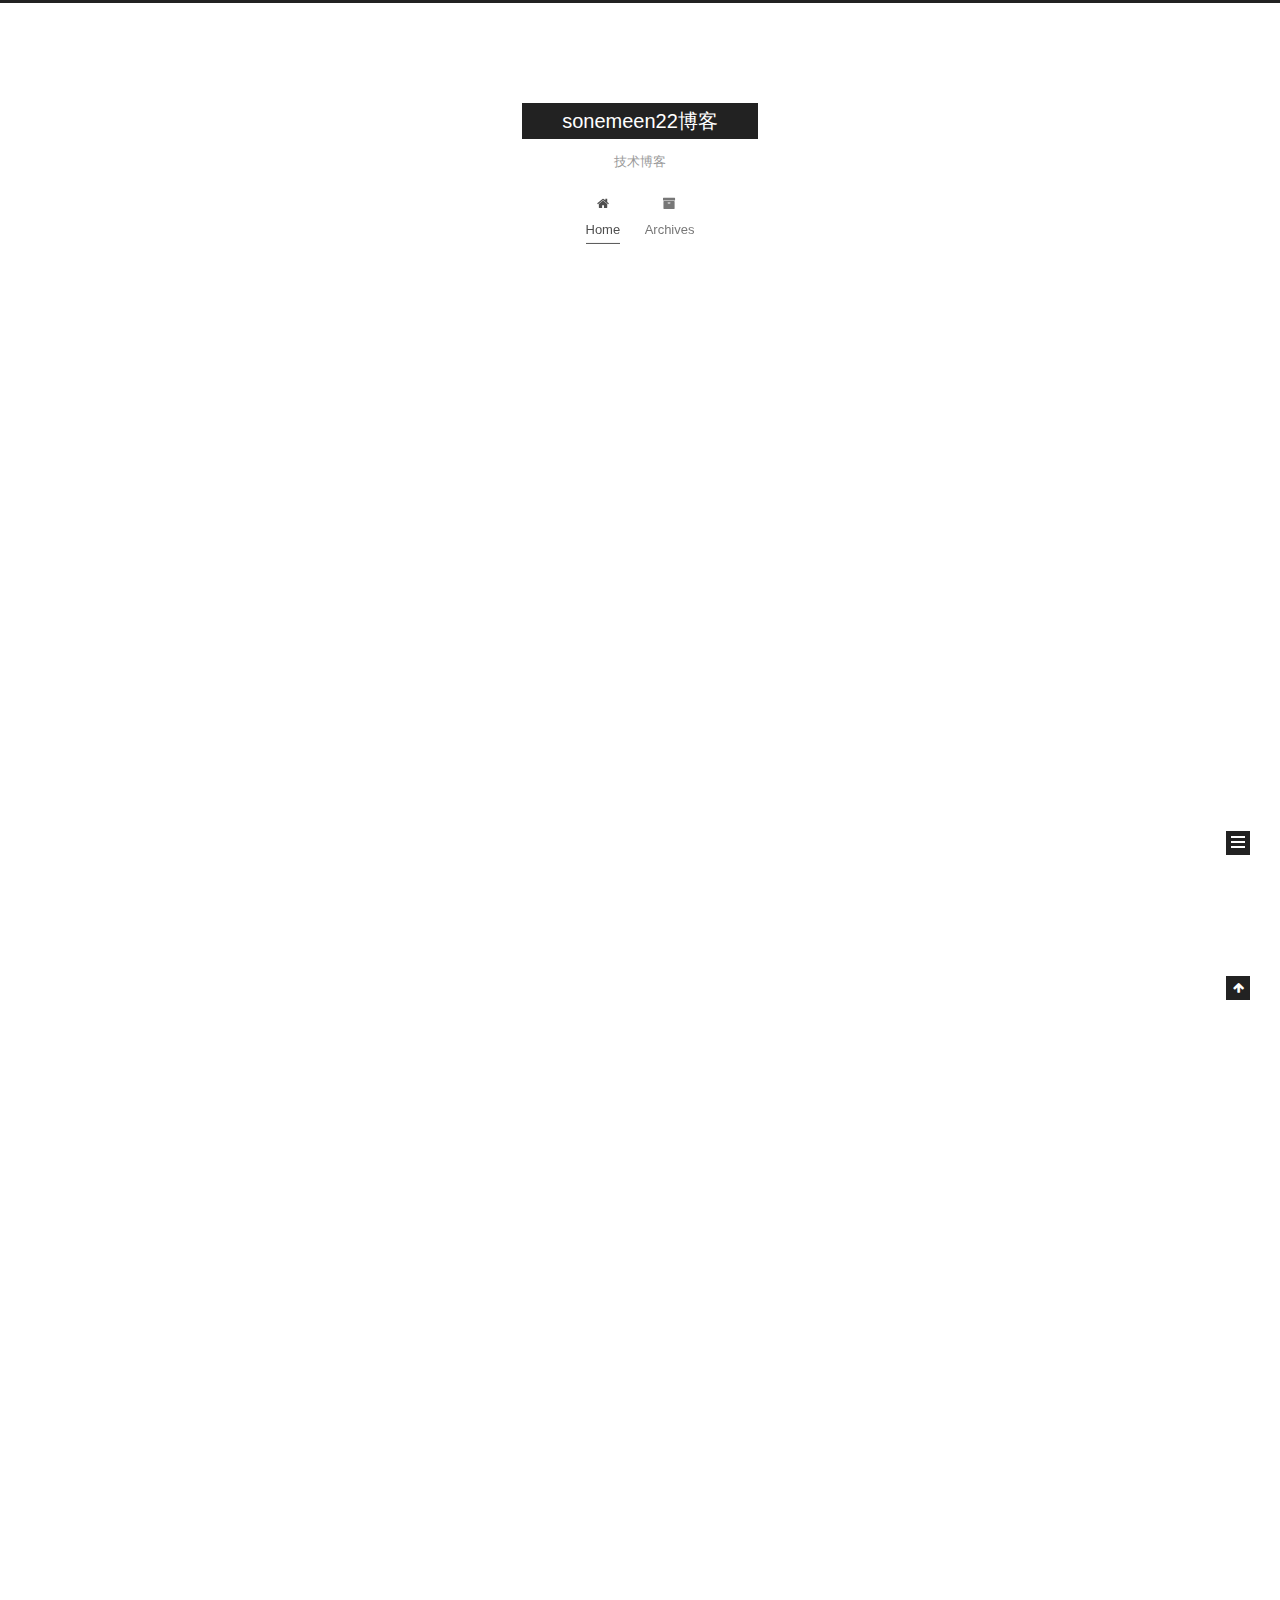
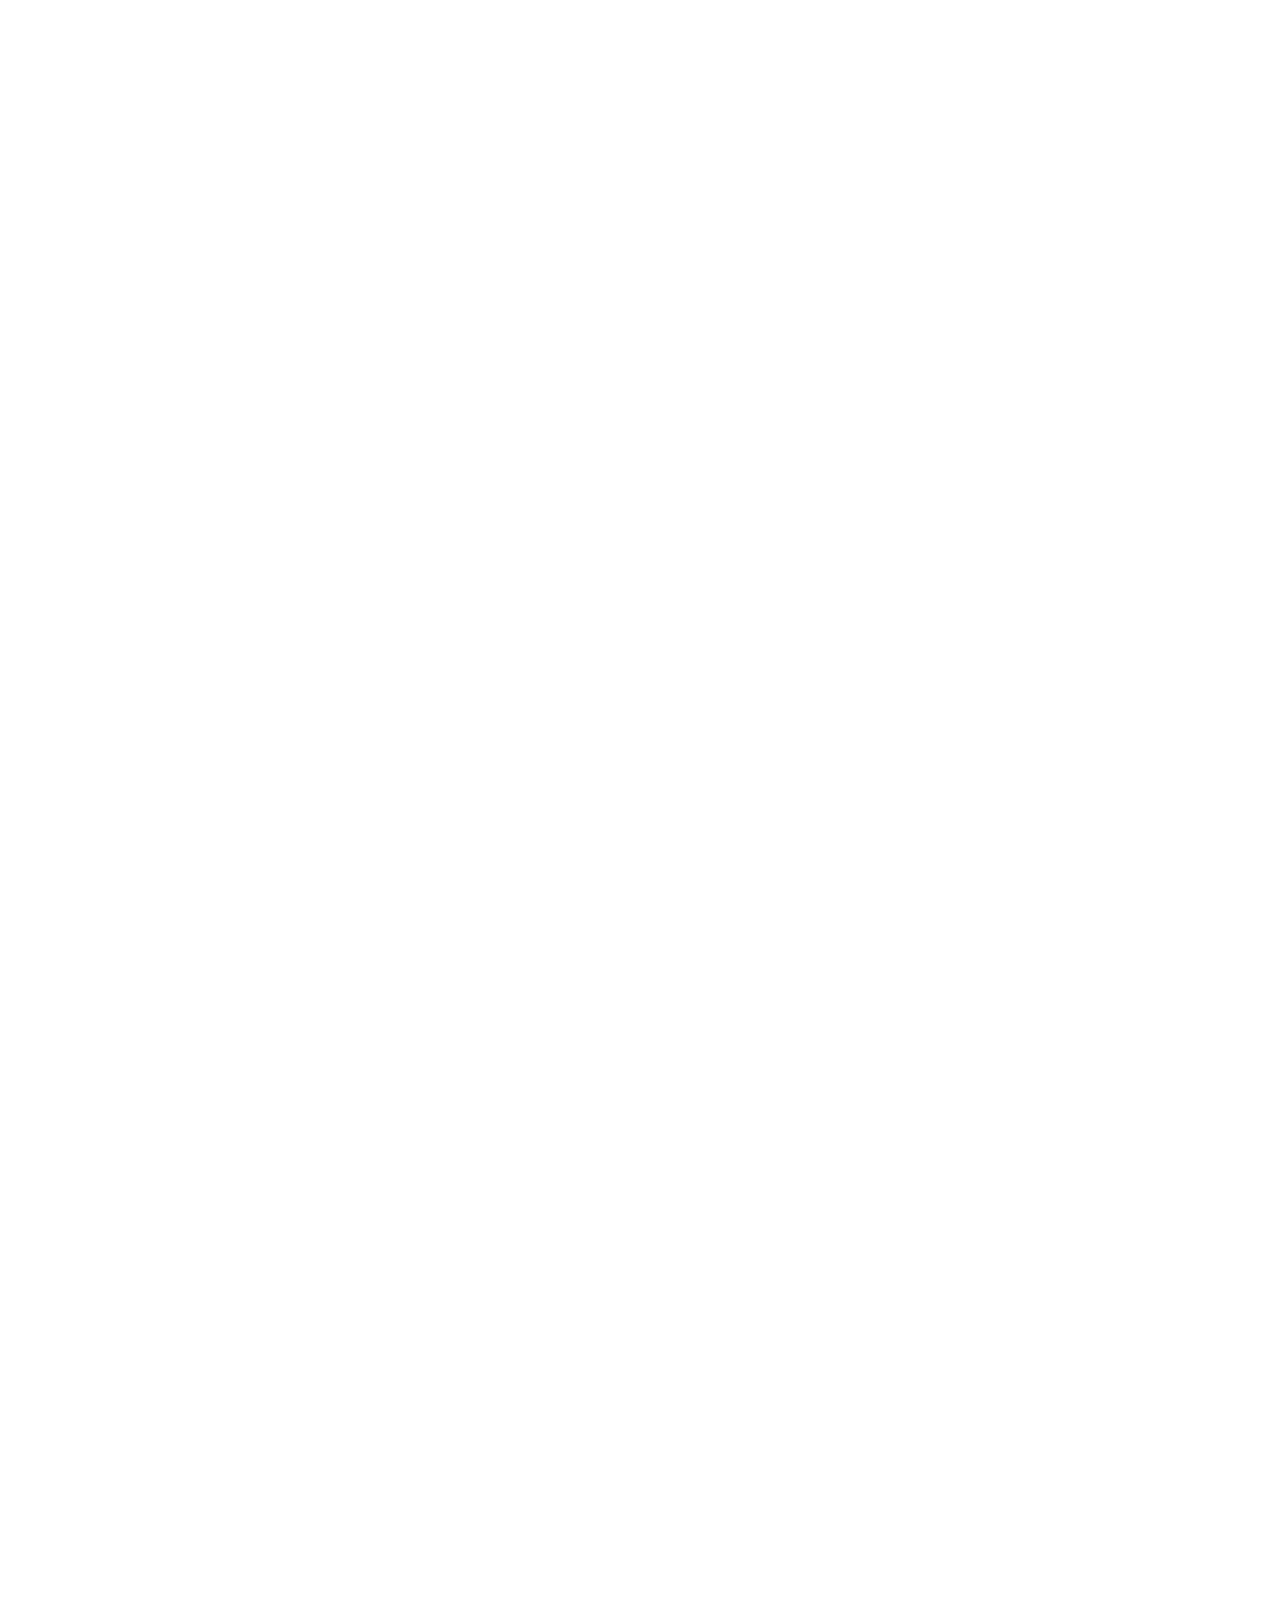
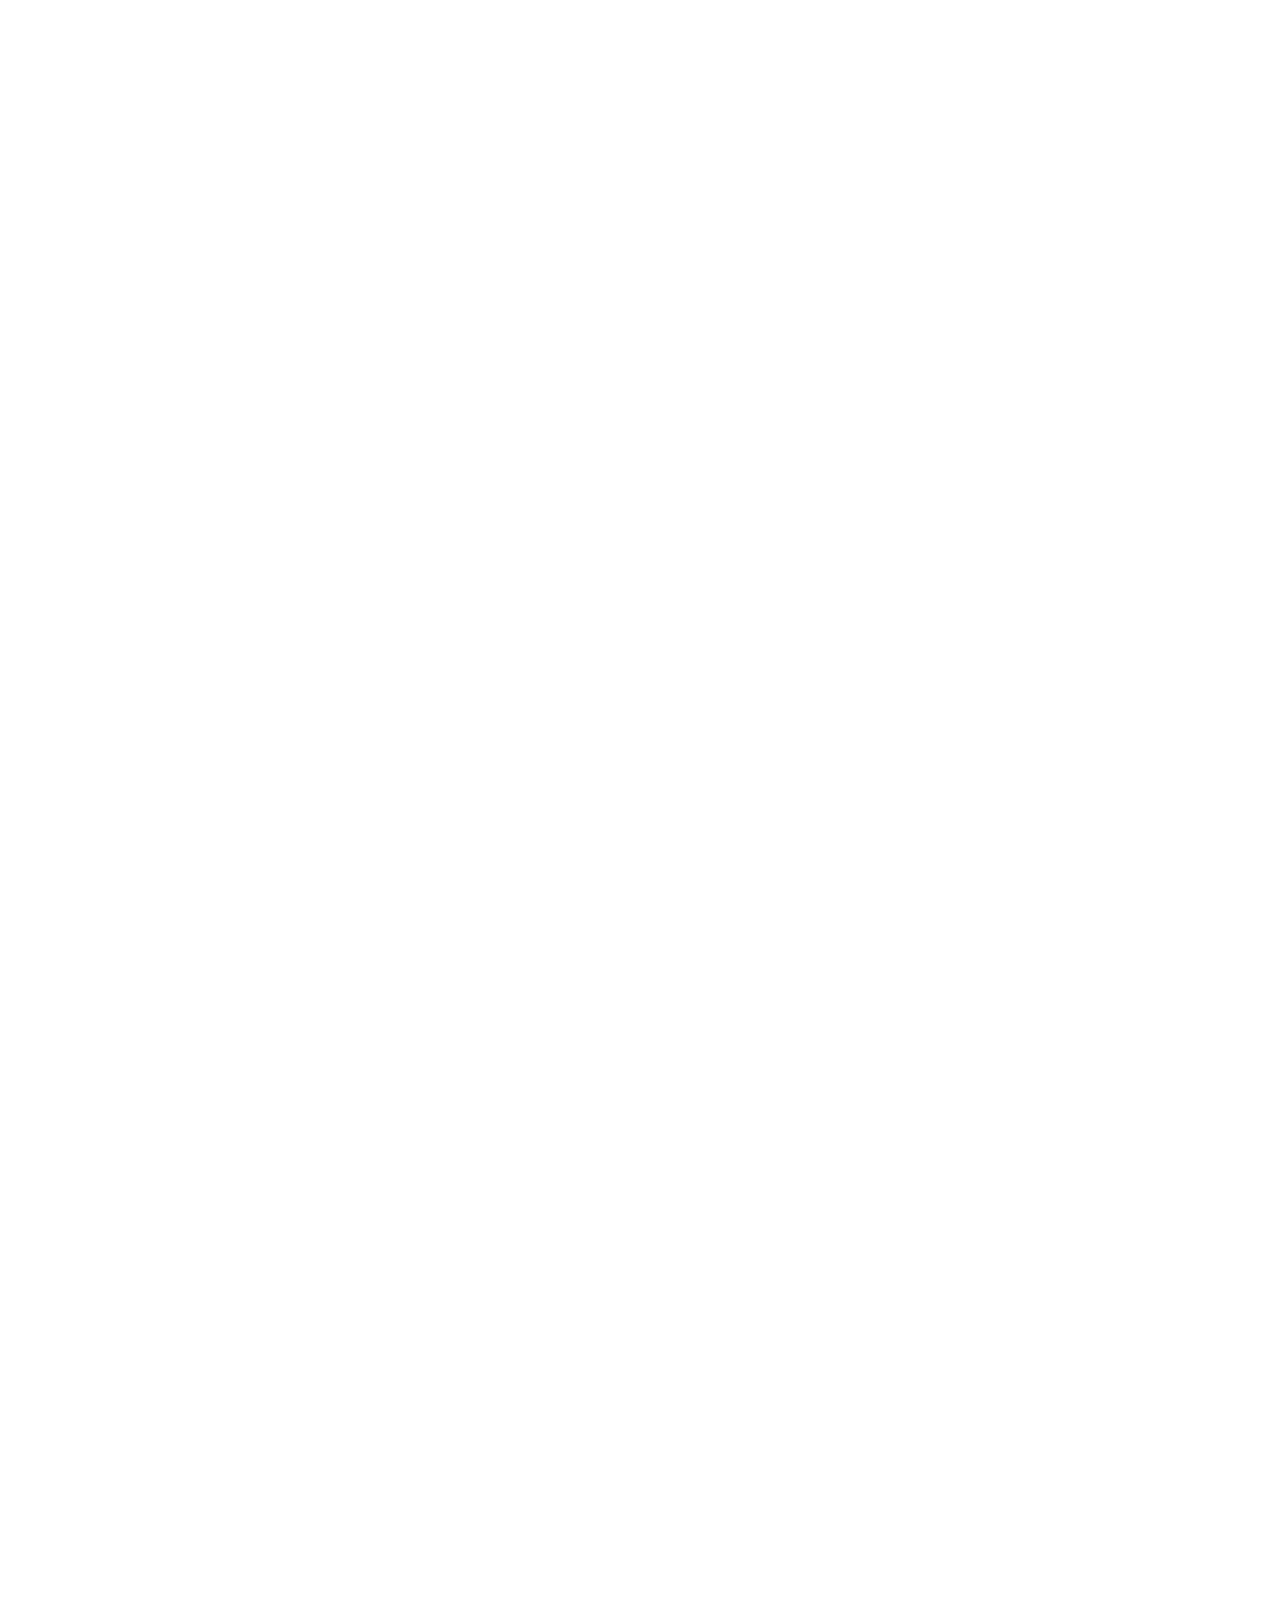
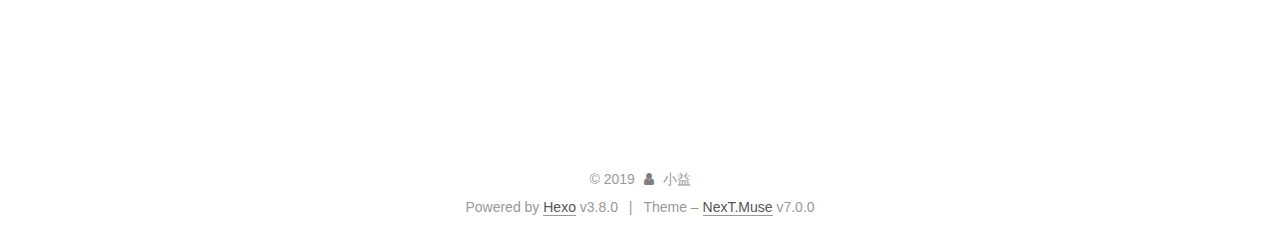
==== commit fa3440ae: "views" ====
--- a/index.html
+++ b/index.html
@@ -356,6 +356,17 @@
           
 
           
+          
+            <span id="/2019/02/20/alibaba-inke-rank/" class="leancloud_visitors" data-flag-title="阿里、映客职级对应">
+              <span class="post-meta-divider">|</span>
+              <span class="post-meta-item-icon">
+                <i class="fa fa-eye"></i>
+              </span>
+              
+                <span class="post-meta-item-text">Views: </span>
+              
+                <span class="leancloud-visitors-count"></span>
+            </span>
           
 
           
@@ -601,6 +612,17 @@
 
           
           
+            <span id="/2019/02/14/Google-S2/" class="leancloud_visitors" data-flag-title="Google S2文档翻译">
+              <span class="post-meta-divider">|</span>
+              <span class="post-meta-item-icon">
+                <i class="fa fa-eye"></i>
+              </span>
+              
+                <span class="post-meta-item-text">Views: </span>
+              
+                <span class="leancloud-visitors-count"></span>
+            </span>
+          
 
           
 
@@ -764,6 +786,17 @@
           
 
           
+          
+            <span id="/2019/01/28/B树/" class="leancloud_visitors" data-flag-title="B树-C++实现">
+              <span class="post-meta-divider">|</span>
+              <span class="post-meta-item-icon">
+                <i class="fa fa-eye"></i>
+              </span>
+              
+                <span class="post-meta-item-text">Views: </span>
+              
+                <span class="leancloud-visitors-count"></span>
+            </span>
           
 
           
@@ -1057,6 +1090,74 @@
 
 
   
+  
+  <script>
+    
+    function showTime(Counter) {
+      var entries = [];
+      var $visitors = $('.leancloud_visitors');
+
+      $visitors.each(function() {
+        entries.push( $(this).attr('id').trim() );
+      });
+
+      Counter('get', '/classes/Counter', { where: JSON.stringify({ url: { '$in': entries } }) })
+        .done(function({ results }) {
+          var COUNT_CONTAINER_REF = '.leancloud-visitors-count';
+
+          if (results.length === 0) {
+            $visitors.find(COUNT_CONTAINER_REF).text(0);
+            return;
+          }
+
+          for (var i = 0; i < results.length; i++) {
+            var item = results[i];
+            var url = item.url;
+            var time = item.time;
+            var element = document.getElementById(url);
+
+            $(element).find(COUNT_CONTAINER_REF).text(time);
+          }
+          for (var i = 0; i < entries.length; i++) {
+            var url = entries[i];
+            var element = document.getElementById(url);
+            var countSpan = $(element).find(COUNT_CONTAINER_REF);
+            if (countSpan.text() == '') {
+              countSpan.text(0);
+            }
+          }
+        })
+        .fail(function ({ responseJSON }) {
+          console.log('LeanCloud Counter Error: ' + responseJSON.code + ' ' + responseJSON.error);
+        });
+    }
+    
+
+    $(function() {
+      $.get('https://app-router.leancloud.cn/2/route?appId=' + 'Yn3pTpMDOJUHibOH0UU0lAj7-gzGzoHsz')
+        .done(function({ api_server }) {
+          var Counter = function(method, url, data) {
+            return $.ajax({
+              method: method,
+              url: 'https://' + api_server + '/1.1' + url,
+              headers: {
+                'X-LC-Id': 'Yn3pTpMDOJUHibOH0UU0lAj7-gzGzoHsz',
+                'X-LC-Key': 'WX536G8FuTt7qyXS5HJP0QIv',
+                'Content-Type': 'application/json',
+              },
+              data: data
+            });
+          };
+          
+            if ($('.post-title-link').length >= 1) {
+              showTime(Counter);
+            }
+          
+        });
+    });
+  </script>
+
+
 
   
 
--- a/css/main.css
+++ b/css/main.css
@@ -1891,7 +1891,7 @@
   width: 4px;
   height: 4px;
   border-radius: 50%;
-  background: #d285ec;
+  background: #ff9fff;
 }
 .links-of-blogroll {
   font-size: 13px;
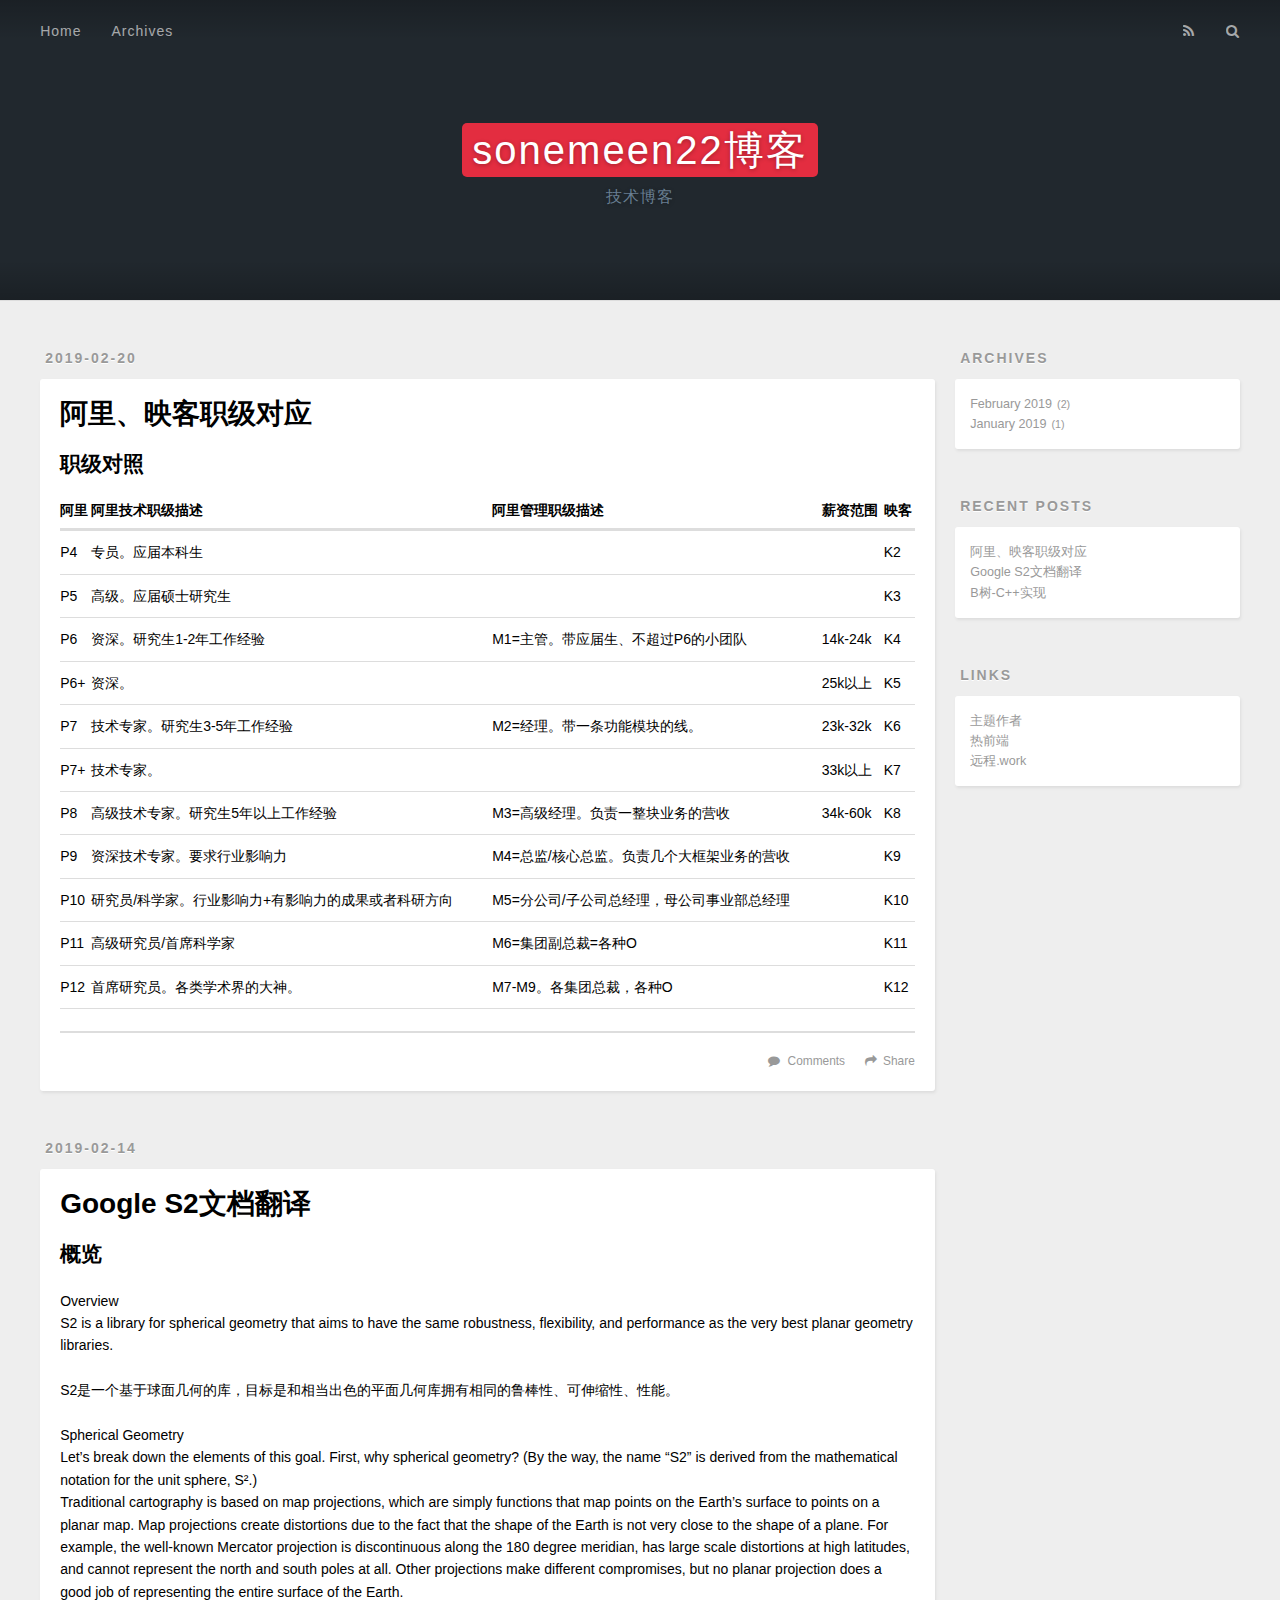
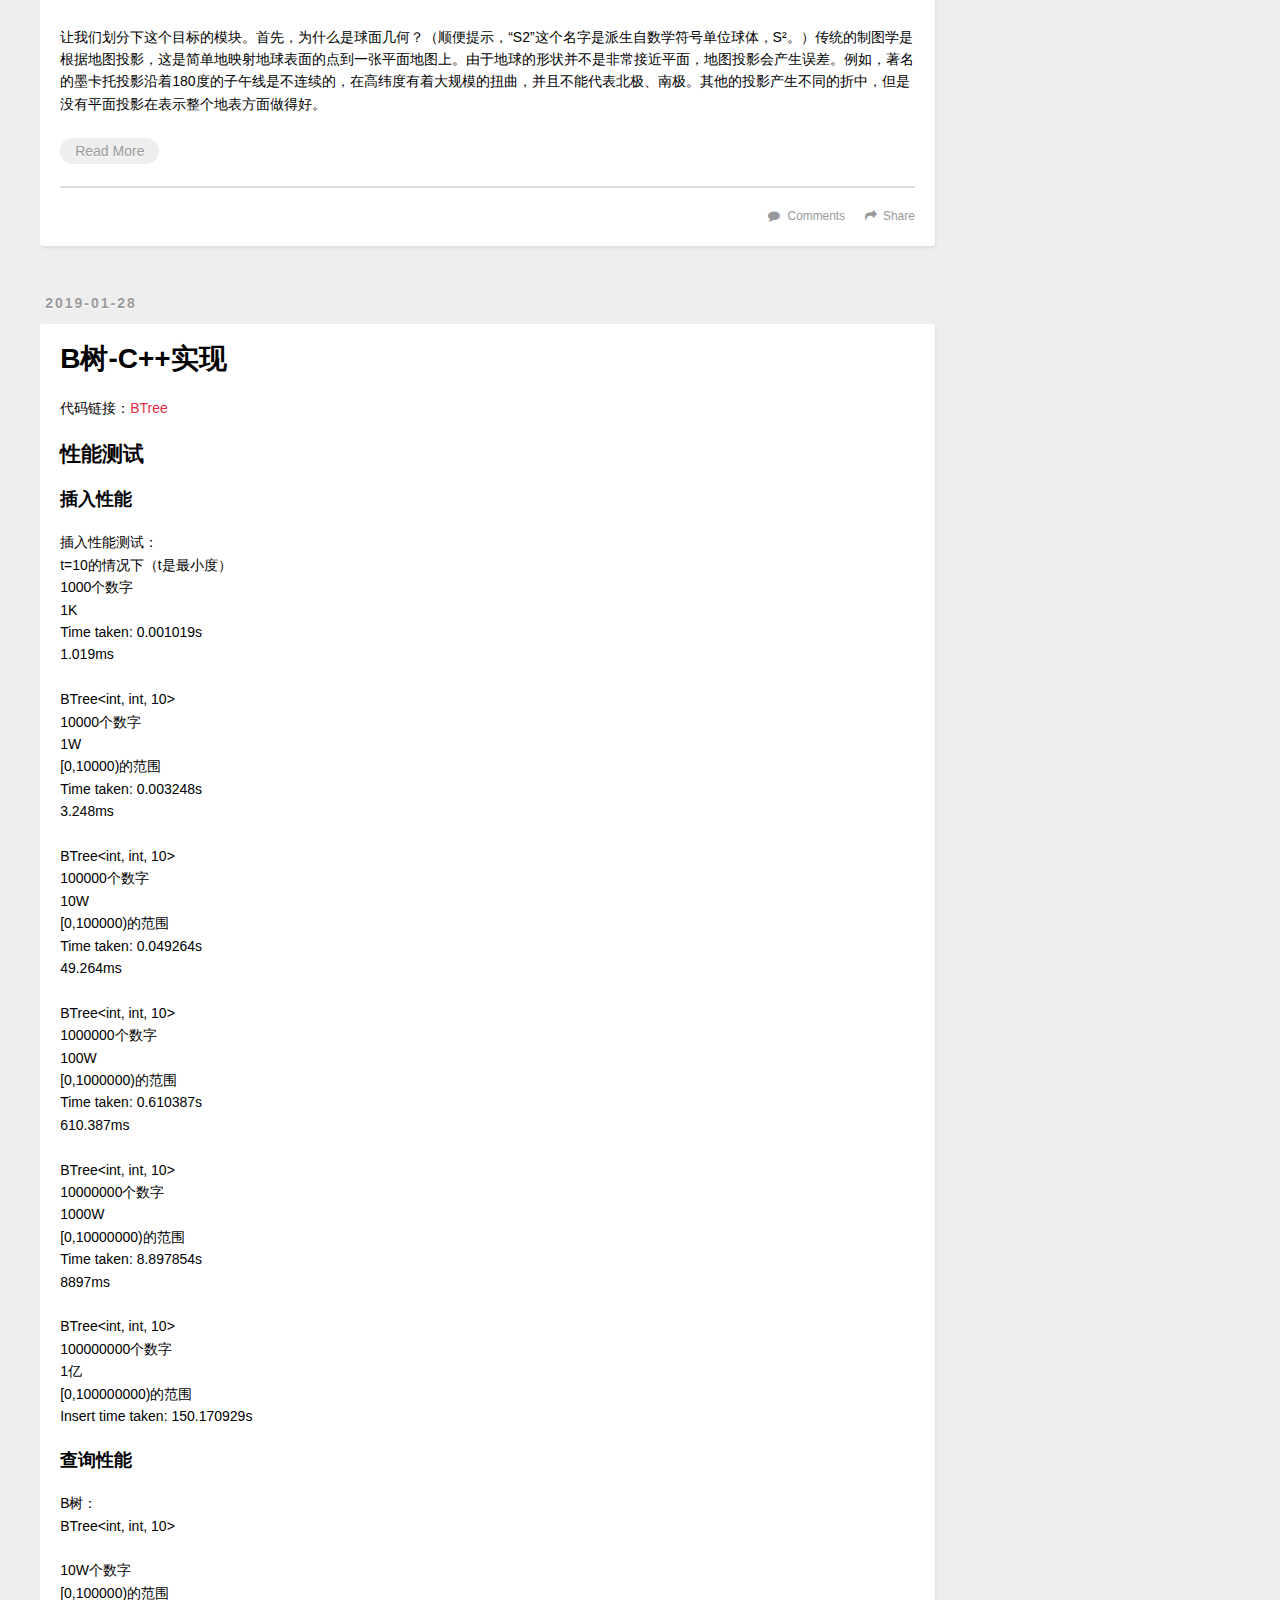
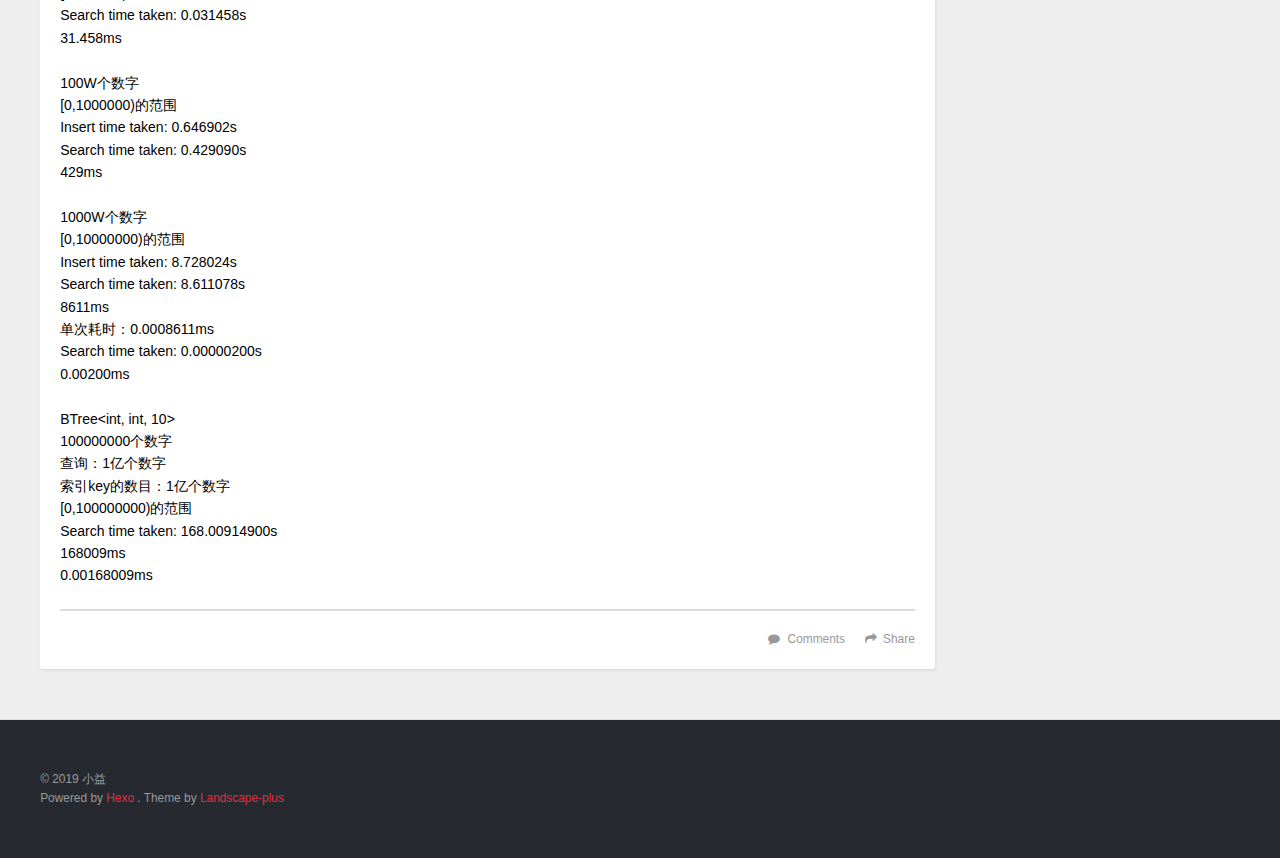
==== commit 5d02be77: "landscape" ====
--- a/index.html
+++ b/index.html
@@ -1,101 +1,11 @@
+
 <!DOCTYPE html>
-
-
-
-
-
-
-
-
-
-
-
-
-  
-
-
-<html class="theme-next muse use-motion" lang="">
+<html>
 <head><meta name="generator" content="Hexo 3.8.0">
-  <meta charset="UTF-8">
-<meta http-equiv="X-UA-Compatible" content="IE=edge">
-<meta name="viewport" content="width=device-width, initial-scale=1, maximum-scale=2">
-<meta name="theme-color" content="#222">
-
-
-
-
-
-
-
-
-
-
-
-
-
-
-
-
-
-
-
-
-
-
-
-
-
-
-<link rel="stylesheet" href="/lib/font-awesome/css/font-awesome.min.css?v=4.6.2">
-
-<link rel="stylesheet" href="/css/main.css?v=7.0.0">
-
-
-  <link rel="apple-touch-icon" sizes="180x180" href="/images/apple-touch-icon-next.png?v=7.0.0">
-
-
-  <link rel="icon" type="image/png" sizes="32x32" href="/images/favicon-32x32-next.png?v=7.0.0">
-
-
-  <link rel="icon" type="image/png" sizes="16x16" href="/images/favicon-16x16-next.png?v=7.0.0">
-
-
-  <link rel="mask-icon" href="/images/logo.svg?v=7.0.0" color="#222">
-
-
-
-
-
-
-
-<script id="hexo.configurations">
-  var NexT = window.NexT || {};
-  var CONFIG = {
-    root: '/',
-    scheme: 'Muse',
-    version: '7.0.0',
-    sidebar: {"position":"left","display":"post","offset":12,"b2t":false,"scrollpercent":false,"onmobile":false,"dimmer":false},
-    fancybox: false,
-    fastclick: false,
-    lazyload: false,
-    tabs: true,
-    motion: {"enable":true,"async":false,"transition":{"post_block":"fadeIn","post_header":"slideDownIn","post_body":"slideDownIn","coll_header":"slideLeftIn","sidebar":"slideUpIn"}},
-    algolia: {
-      applicationID: '',
-      apiKey: '',
-      indexName: '',
-      hits: {"per_page":10},
-      labels: {"input_placeholder":"Search for Posts","hits_empty":"We didn't find any results for the search: ${query}","hits_stats":"${hits} results found in ${time} ms"}
-    }
-  };
-</script>
-
-
-  
-
-
-
-
+  <meta charset="utf-8">
+  
+  <title>sonemeen22博客</title>
+  <meta name="viewport" content="width=device-width, initial-scale=1, maximum-scale=1">
   <meta name="description" content="开发，C++工程师">
 <meta name="keywords" content="C++，算法，机器学习">
 <meta property="og:type" content="website">
@@ -107,290 +17,86 @@
 <meta name="twitter:card" content="summary">
 <meta name="twitter:title" content="sonemeen22博客">
 <meta name="twitter:description" content="开发，C++工程师">
-
-
-
-
-
-
-  <link rel="canonical" href="http://yoursite.com/">
-
-
-
-<script id="page.configurations">
-  CONFIG.page = {
-    sidebar: "",
-  };
-</script>
-
-  <title>sonemeen22博客</title>
-  
-
-
-
-
-
-
-
-
-
-
-
-
-  <noscript>
-  <style>
-  .use-motion .motion-element,
-  .use-motion .brand,
-  .use-motion .menu-item,
-  .sidebar-inner,
-  .use-motion .post-block,
-  .use-motion .pagination,
-  .use-motion .comments,
-  .use-motion .post-header,
-  .use-motion .post-body,
-  .use-motion .collection-title { opacity: initial; }
-
-  .use-motion .logo,
-  .use-motion .site-title,
-  .use-motion .site-subtitle {
-    opacity: initial;
-    top: initial;
-  }
-
-  .use-motion .logo-line-before i { left: initial; }
-  .use-motion .logo-line-after i { right: initial; }
-  </style>
-</noscript>
-
-</head>
-
-<body itemscope="" itemtype="http://schema.org/WebPage" lang="default">
-
-  
-  
-    
-  
-
-  <div class="container sidebar-position-left 
-  page-home">
-    <div class="headband"></div>
-
-    <header id="header" class="header" itemscope="" itemtype="http://schema.org/WPHeader">
-      <div class="header-inner"><div class="site-brand-wrapper">
-  <div class="site-meta">
-    
-
-    <div class="custom-logo-site-title">
-      <a href="/" class="brand" rel="start">
-        <span class="logo-line-before"><i></i></span>
-        <span class="site-title">sonemeen22博客</span>
-        <span class="logo-line-after"><i></i></span>
-      </a>
-    </div>
-    
-      
-        <p class="site-subtitle">技术博客</p>
-      
-    
-    
-  </div>
-
-  <div class="site-nav-toggle">
-    <button aria-label="Toggle navigation bar">
-      <span class="btn-bar"></span>
-      <span class="btn-bar"></span>
-      <span class="btn-bar"></span>
-    </button>
-  </div>
-</div>
-
-
-
-<nav class="site-nav">
-  
-    <ul id="menu" class="menu">
-      
-        
-        
-        
-          
-          <li class="menu-item menu-item-home menu-item-active">
-
-    
-    
-    
-      
-    
-
-    
-
-    <a href="/" rel="section"><i class="menu-item-icon fa fa-fw fa-home"></i> <br>Home</a>
-
-  </li>
-        
-        
-        
-          
-          <li class="menu-item menu-item-archives">
-
-    
-    
-    
-      
-    
-
-    
-
-    <a href="/archives/" rel="section"><i class="menu-item-icon fa fa-fw fa-archive"></i> <br>Archives</a>
-
-  </li>
-
-      
-      
-    </ul>
-  
-
-  
-    
-
-  
-
-  
-</nav>
-
-
-
-  
-
-
-
-</div>
-    </header>
-
-    
-
-
-    <main id="main" class="main">
-      <div class="main-inner">
-        <div class="content-wrap">
-          
-          <div id="content" class="content">
-            
-  <section id="posts" class="posts-expand">
-    
-      
-
-  
-
-  
-  
-  
-
-  
-
-  <article class="post post-type-normal" itemscope="" itemtype="http://schema.org/Article">
-  
-  
-  
-  <div class="post-block">
-    <link itemprop="mainEntityOfPage" href="http://yoursite.com/2019/02/20/alibaba-inke-rank/">
-
-    <span hidden itemprop="author" itemscope="" itemtype="http://schema.org/Person">
-      <meta itemprop="name" content="小益">
-      <meta itemprop="description" content="开发，C++工程师">
-      <meta itemprop="image" content="/images/avatar.gif">
-    </span>
-
-    <span hidden itemprop="publisher" itemscope="" itemtype="http://schema.org/Organization">
-      <meta itemprop="name" content="sonemeen22博客">
-    </span>
-
-    
-      <header class="post-header">
-
-        
-        
-          <h1 class="post-title" itemprop="name headline">
-                
-                
-                <a href="/2019/02/20/alibaba-inke-rank/" class="post-title-link" itemprop="url">阿里、映客职级对应</a>
-              
-            
-          </h1>
-        
-
-        <div class="post-meta">
-          <span class="post-time">
-
-            
-            
-            
-
-            
-              <span class="post-meta-item-icon">
-                <i class="fa fa-calendar-o"></i>
-              </span>
-              
-                <span class="post-meta-item-text">Posted on</span>
-              
-
-              
-                
-              
-
-              <time title="Created: 2019-02-20 16:25:17 / Modified: 20:13:10" itemprop="dateCreated datePublished" datetime="2019-02-20T16:25:17+08:00">2019-02-20</time>
-            
-
-            
-              
-
-              
-            
-          </span>
-
-          
-
-          
-            
-            
-          
-
-          
-          
-            <span id="/2019/02/20/alibaba-inke-rank/" class="leancloud_visitors" data-flag-title="阿里、映客职级对应">
-              <span class="post-meta-divider">|</span>
-              <span class="post-meta-item-icon">
-                <i class="fa fa-eye"></i>
-              </span>
-              
-                <span class="post-meta-item-text">Views: </span>
-              
-                <span class="leancloud-visitors-count"></span>
-            </span>
-          
-
-          
-
-          
-
-          
-
-        </div>
+  
+    <link rel="alternative" href="/atom.xml" title="sonemeen22博客" type="application/atom+xml">
+  
+  
+    <link rel="icon" href="/favicon.png">
+  
+  <link rel="stylesheet" href="/css/style.css">
+  <!--[if lt IE 9]><script src="//cdnjs.cloudflare.com/ajax/libs/html5shiv/3.7/html5shiv.min.js"></script><![endif]-->
+  
+</head></html>
+<body>
+<div id="container">
+  <div id="wrap">
+    <header id="header">
+  <div id="banner"></div>
+  <div id="header-outer" class="outer">
+    <div id="header-title" class="inner">
+      <h1 id="logo-wrap">
+        <a href="/" id="logo">sonemeen22博客</a>
+      </h1>
+      
+        <h2 id="subtitle-wrap">
+          <a href="/" id="subtitle">技术博客</a>
+        </h2>
+      
+    </div>
+    <div id="header-inner" class="inner">
+      <nav id="main-nav">
+        <a id="main-nav-toggle" class="nav-icon"></a>
+        
+          <a class="main-nav-link" href="/">Home</a>
+        
+          <a class="main-nav-link" href="/archives">Archives</a>
+        
+      </nav>
+      <nav id="sub-nav">
+        
+          <a id="nav-rss-link" class="nav-icon" href="/atom.xml" title="RSS Feed"></a>
+        
+        <a id="nav-search-btn" class="nav-icon" title="Search"></a>
+      </nav>
+      <div id="search-form-wrap">
+        <form action="//www.baidu.com/baidu" method="get" accept-charset="utf-8" class="search-form">
+          <input type="search" name="word" maxlength="20" class="search-form-input" placeholder="Search">
+          <input type="submit" value="" class="search-form-submit">
+          <input name="tn" type="hidden" value="bds">
+          <input name="cl" type="hidden" value="3">
+          <input name="ct" type="hidden" value="2097152">
+          <input type="hidden" name="si" value="yoursite.com">
+        </form>
+      </div>
+    </div>
+  </div>
+</header>
+    <div class="outer">
+      <section id="main">
+  
+    <article id="post-alibaba-inke-rank" class="article article-type-post" itemscope="" itemprop="blogPost">
+  <div class="article-meta">
+    <a href="/2019/02/20/alibaba-inke-rank/" class="article-date">
+  <time datetime="2019-02-20T08:25:17.000Z" itemprop="datePublished">2019-02-20</time>
+</a>
+    
+  </div>
+  <div class="article-inner">
+    
+    
+      <header class="article-header">
+        
+  
+    <h1 itemprop="name">
+      <a class="article-title" href="/2019/02/20/alibaba-inke-rank/">阿里、映客职级对应</a>
+    </h1>
+  
+
       </header>
     
-
-    
-    
-    
-    <div class="post-body" itemprop="articleBody">
-
-      
-      
-
-      
-        
-          
-            <h2 id="职级对照"><a href="#职级对照" class="headerlink" title="职级对照"></a>职级对照</h2><table>
+    <div class="article-entry" itemprop="articleBody">
+      
+        <h2 id="职级对照"><a href="#职级对照" class="headerlink" title="职级对照"></a>职级对照</h2><table>
 <thead>
 <tr>
 <th>阿里</th>
@@ -481,346 +187,98 @@
 </tbody>
 </table>
 
-          
-        
-      
-    </div>
-
-    
-
-    
-    
-    
-
-    
-
-    
-      
-    
-    
-
-    
-
-    <footer class="post-footer">
-      
-
-      
-
-      
-
-      
-      
-        <div class="post-eof"></div>
+      
+    </div>
+    <footer class="article-footer">
+      
+        <a data-url="http://yoursite.com/2019/02/20/alibaba-inke-rank/" data-id="cjsl7xk8j0001bts6ot4sm0nv" class="article-share-link" data-share="baidu" data-title="阿里、映客职级对应">Share</a>
+      
+
+      
+        <a href="http://yoursite.com/2019/02/20/alibaba-inke-rank/#ds-thread" class="article-comment-link">Comments</a>
+      
+
       
     </footer>
   </div>
   
-  
-  
-  </article>
-
-
-    
-      
-
-  
-
-  
-  
-  
-
-  
-
-  <article class="post post-type-normal" itemscope="" itemtype="http://schema.org/Article">
-  
-  
-  
-  <div class="post-block">
-    <link itemprop="mainEntityOfPage" href="http://yoursite.com/2019/02/14/Google-S2/">
-
-    <span hidden itemprop="author" itemscope="" itemtype="http://schema.org/Person">
-      <meta itemprop="name" content="小益">
-      <meta itemprop="description" content="开发，C++工程师">
-      <meta itemprop="image" content="/images/avatar.gif">
-    </span>
-
-    <span hidden itemprop="publisher" itemscope="" itemtype="http://schema.org/Organization">
-      <meta itemprop="name" content="sonemeen22博客">
-    </span>
-
-    
-      <header class="post-header">
-
-        
-        
-          <h1 class="post-title" itemprop="name headline">
-                
-                
-                <a href="/2019/02/14/Google-S2/" class="post-title-link" itemprop="url">Google S2文档翻译</a>
-              
-            
-          </h1>
-        
-
-        <div class="post-meta">
-          <span class="post-time">
-
-            
-            
-            
-
-            
-              <span class="post-meta-item-icon">
-                <i class="fa fa-calendar-o"></i>
-              </span>
-              
-                <span class="post-meta-item-text">Posted on</span>
-              
-
-              
-                
-              
-
-              <time title="Created: 2019-02-14 11:30:10" itemprop="dateCreated datePublished" datetime="2019-02-14T11:30:10+08:00">2019-02-14</time>
-            
-
-            
-              
-
-              
-                
-                <span class="post-meta-divider">|</span>
-                
-
-                <span class="post-meta-item-icon">
-                  <i class="fa fa-calendar-check-o"></i>
-                </span>
-                
-                  <span class="post-meta-item-text">Edited on</span>
-                
-                <time title="Modified: 2019-02-20 17:34:11" itemprop="dateModified" datetime="2019-02-20T17:34:11+08:00">2019-02-20</time>
-              
-            
-          </span>
-
-          
-
-          
-            
-            
-          
-
-          
-          
-            <span id="/2019/02/14/Google-S2/" class="leancloud_visitors" data-flag-title="Google S2文档翻译">
-              <span class="post-meta-divider">|</span>
-              <span class="post-meta-item-icon">
-                <i class="fa fa-eye"></i>
-              </span>
-              
-                <span class="post-meta-item-text">Views: </span>
-              
-                <span class="leancloud-visitors-count"></span>
-            </span>
-          
-
-          
-
-          
-
-          
-
-        </div>
+</article>
+
+
+  
+    <article id="post-Google-S2" class="article article-type-post" itemscope="" itemprop="blogPost">
+  <div class="article-meta">
+    <a href="/2019/02/14/Google-S2/" class="article-date">
+  <time datetime="2019-02-14T03:30:10.000Z" itemprop="datePublished">2019-02-14</time>
+</a>
+    
+  </div>
+  <div class="article-inner">
+    
+    
+      <header class="article-header">
+        
+  
+    <h1 itemprop="name">
+      <a class="article-title" href="/2019/02/14/Google-S2/">Google S2文档翻译</a>
+    </h1>
+  
+
       </header>
     
-
-    
-    
-    
-    <div class="post-body" itemprop="articleBody">
-
-      
-      
-
-      
-        
-          <h2 id="概览"><a href="#概览" class="headerlink" title="概览"></a>概览</h2><p>Overview<br>S2 is a library for spherical geometry that aims to have the same robustness, flexibility, and performance as the very best planar geometry libraries.</p>
+    <div class="article-entry" itemprop="articleBody">
+      
+        <h2 id="概览"><a href="#概览" class="headerlink" title="概览"></a>概览</h2><p>Overview<br>S2 is a library for spherical geometry that aims to have the same robustness, flexibility, and performance as the very best planar geometry libraries.</p>
 <p>S2是一个基于球面几何的库，目标是和相当出色的平面几何库拥有相同的鲁棒性、可伸缩性、性能。</p>
 <p>Spherical Geometry<br>Let’s break down the elements of this goal. First, why spherical geometry? (By the way, the name “S2” is derived from the mathematical notation for the unit sphere, S².)<br>Traditional cartography is based on map projections, which are simply functions that map points on the Earth’s surface to points on a planar map. Map projections create distortions due to the fact that the shape of the Earth is not very close to the shape of a plane. For example, the well-known Mercator projection is discontinuous along the 180 degree meridian, has large scale distortions at high latitudes, and cannot represent the north and south poles at all. Other projections make different compromises, but no planar projection does a good job of representing the entire surface of the Earth.</p>
 <p>让我们划分下这个目标的模块。首先，为什么是球面几何？（顺便提示，“S2”这个名字是派生自数学符号单位球体，S²。）传统的制图学是根据地图投影，这是简单地映射地球表面的点到一张平面地图上。由于地球的形状并不是非常接近平面，地图投影会产生误差。例如，著名的墨卡托投影沿着180度的子午线是不连续的，在高纬度有着大规模的扭曲，并且不能代表北极、南极。其他的投影产生不同的折中，但是没有平面投影在表示整个地表方面做得好。</p>
-          <!--noindex-->
-          
-            <div class="post-button text-center">
-              <a class="btn" href="/2019/02/14/Google-S2/#more" rel="contents">
-                Read more &raquo;
-              </a>
-            </div>
-          
-          <!--/noindex-->
-        
-      
-    </div>
-
-    
-
-    
-    
-    
-
-    
-
-    
-      
-    
-    
-
-    
-
-    <footer class="post-footer">
-      
-
-      
-
-      
-
-      
-      
-        <div class="post-eof"></div>
+        
+          <p class="article-more-link">
+            <a href="/2019/02/14/Google-S2/#more">Read More</a>
+          </p>
+        
+      
+    </div>
+    <footer class="article-footer">
+      
+        <a data-url="http://yoursite.com/2019/02/14/Google-S2/" data-id="cjsl7xk9u0002bts61dmdl05s" class="article-share-link" data-share="baidu" data-title="Google S2文档翻译">Share</a>
+      
+
+      
+        <a href="http://yoursite.com/2019/02/14/Google-S2/#ds-thread" class="article-comment-link">Comments</a>
+      
+
       
     </footer>
   </div>
   
-  
-  
-  </article>
-
-
-    
-      
-
-  
-
-  
-  
-  
-
-  
-
-  <article class="post post-type-normal" itemscope="" itemtype="http://schema.org/Article">
-  
-  
-  
-  <div class="post-block">
-    <link itemprop="mainEntityOfPage" href="http://yoursite.com/2019/01/28/B树/">
-
-    <span hidden itemprop="author" itemscope="" itemtype="http://schema.org/Person">
-      <meta itemprop="name" content="小益">
-      <meta itemprop="description" content="开发，C++工程师">
-      <meta itemprop="image" content="/images/avatar.gif">
-    </span>
-
-    <span hidden itemprop="publisher" itemscope="" itemtype="http://schema.org/Organization">
-      <meta itemprop="name" content="sonemeen22博客">
-    </span>
-
-    
-      <header class="post-header">
-
-        
-        
-          <h1 class="post-title" itemprop="name headline">
-                
-                
-                <a href="/2019/01/28/B树/" class="post-title-link" itemprop="url">B树-C++实现</a>
-              
-            
-          </h1>
-        
-
-        <div class="post-meta">
-          <span class="post-time">
-
-            
-            
-            
-
-            
-              <span class="post-meta-item-icon">
-                <i class="fa fa-calendar-o"></i>
-              </span>
-              
-                <span class="post-meta-item-text">Posted on</span>
-              
-
-              
-                
-              
-
-              <time title="Created: 2019-01-28 10:26:19" itemprop="dateCreated datePublished" datetime="2019-01-28T10:26:19+08:00">2019-01-28</time>
-            
-
-            
-              
-
-              
-                
-                <span class="post-meta-divider">|</span>
-                
-
-                <span class="post-meta-item-icon">
-                  <i class="fa fa-calendar-check-o"></i>
-                </span>
-                
-                  <span class="post-meta-item-text">Edited on</span>
-                
-                <time title="Modified: 2019-01-30 10:38:54" itemprop="dateModified" datetime="2019-01-30T10:38:54+08:00">2019-01-30</time>
-              
-            
-          </span>
-
-          
-
-          
-            
-            
-          
-
-          
-          
-            <span id="/2019/01/28/B树/" class="leancloud_visitors" data-flag-title="B树-C++实现">
-              <span class="post-meta-divider">|</span>
-              <span class="post-meta-item-icon">
-                <i class="fa fa-eye"></i>
-              </span>
-              
-                <span class="post-meta-item-text">Views: </span>
-              
-                <span class="leancloud-visitors-count"></span>
-            </span>
-          
-
-          
-
-          
-
-          
-
-        </div>
+</article>
+
+
+  
+    <article id="post-B树" class="article article-type-post" itemscope="" itemprop="blogPost">
+  <div class="article-meta">
+    <a href="/2019/01/28/B树/" class="article-date">
+  <time datetime="2019-01-28T02:26:19.000Z" itemprop="datePublished">2019-01-28</time>
+</a>
+    
+  </div>
+  <div class="article-inner">
+    
+    
+      <header class="article-header">
+        
+  
+    <h1 itemprop="name">
+      <a class="article-title" href="/2019/01/28/B树/">B树-C++实现</a>
+    </h1>
+  
+
       </header>
     
-
-    
-    
-    
-    <div class="post-body" itemprop="articleBody">
-
-      
-      
-
-      
-        
-          
-            <p>代码链接：<a href="https://github.com/sonemeen22/BTree" target="_blank" rel="noopener">BTree</a></p>
+    <div class="article-entry" itemprop="articleBody">
+      
+        <p>代码链接：<a href="https://github.com/sonemeen22/BTree" target="_blank" rel="noopener">BTree</a></p>
 <h2 id="性能测试"><a href="#性能测试" class="headerlink" title="性能测试"></a>性能测试</h2><h3 id="插入性能"><a href="#插入性能" class="headerlink" title="插入性能"></a>插入性能</h3><p>插入性能测试：<br>t=10的情况下（t是最小度）<br>1000个数字<br>1K<br>Time taken: 0.001019s<br>1.019ms</p>
 <p>BTree&lt;int, int, 10&gt;<br>10000个数字<br>1W<br>[0,10000)的范围<br>Time taken: 0.003248s<br>3.248ms</p>
 <p>BTree&lt;int, int, 10&gt;<br>100000个数字<br>10W<br>[0,100000)的范围<br>Time taken: 0.049264s<br>49.264ms</p>
@@ -833,355 +291,170 @@
 <p>1000W个数字<br>[0,10000000)的范围<br>Insert time taken: 8.728024s<br>Search time taken: 8.611078s<br>8611ms<br>单次耗时：0.0008611ms<br>Search time taken: 0.00000200s<br>0.00200ms</p>
 <p>BTree&lt;int, int, 10&gt;<br>100000000个数字<br>查询：1亿个数字<br>索引key的数目：1亿个数字<br>[0,100000000)的范围<br>Search time taken: 168.00914900s<br>168009ms<br>0.00168009ms</p>
 
-          
-        
-      
-    </div>
-
-    
-
-    
-    
-    
-
-    
-
-    
-      
-    
-    
-
-    
-
-    <footer class="post-footer">
-      
-
-      
-
-      
-
-      
-      
-        <div class="post-eof"></div>
+      
+    </div>
+    <footer class="article-footer">
+      
+        <a data-url="http://yoursite.com/2019/01/28/B树/" data-id="cjsl7xk870000bts6wvxpxdmh" class="article-share-link" data-share="baidu" data-title="B树-C++实现">Share</a>
+      
+
+      
+        <a href="http://yoursite.com/2019/01/28/B树/#ds-thread" class="article-comment-link">Comments</a>
+      
+
       
     </footer>
   </div>
   
-  
-  
-  </article>
-
-
-    
-  </section>
-
-  
-
-
-          </div>
-          
-
-        </div>
-        
-          
-  
-  <div class="sidebar-toggle">
-    <div class="sidebar-toggle-line-wrap">
-      <span class="sidebar-toggle-line sidebar-toggle-line-first"></span>
-      <span class="sidebar-toggle-line sidebar-toggle-line-middle"></span>
-      <span class="sidebar-toggle-line sidebar-toggle-line-last"></span>
-    </div>
-  </div>
-
-  <aside id="sidebar" class="sidebar">
-    <div class="sidebar-inner">
-
-      
-
-      
-
-      <div class="site-overview-wrap sidebar-panel sidebar-panel-active">
-        <div class="site-overview">
-          <div class="site-author motion-element" itemprop="author" itemscope="" itemtype="http://schema.org/Person">
-            
-              <p class="site-author-name" itemprop="name">小益</p>
-              <p class="site-description motion-element" itemprop="description">开发，C++工程师</p>
-          </div>
-
-          
-            <nav class="site-state motion-element">
-              
-                <div class="site-state-item site-state-posts">
-                
-                  <a href="/archives/">
-                
-                    <span class="site-state-item-count">3</span>
-                    <span class="site-state-item-name">posts</span>
-                  </a>
-                </div>
-              
-
-              
-
-              
-            </nav>
-          
-
-          
-
-          
-
-          
-
-          
-          
-
-          
-            
-          
-          
-
-        </div>
-      </div>
-
-      
-
-      
-
-    </div>
-  </aside>
-  
-
-
-        
-      </div>
-    </main>
-
-    <footer id="footer" class="footer">
-      <div class="footer-inner">
-        <div class="copyright">&copy; <span itemprop="copyrightYear">2019</span>
-  <span class="with-love" id="animate">
-    <i class="fa fa-user"></i>
-  </span>
-  <span class="author" itemprop="copyrightHolder">小益</span>
-
-  
-
-  
+</article>
+
+
+  
+
+</section>
+      
+      <aside id="sidebar">
+  
+    
+  
+    
+  
+    
+  
+    
+  <div class="widget-wrap">
+    <h3 class="widget-title">Archives</h3>
+    <div class="widget">
+      <ul class="archive-list"><li class="archive-list-item"><a class="archive-list-link" href="/archives/2019/02/">February 2019</a><span class="archive-list-count">2</span></li><li class="archive-list-item"><a class="archive-list-link" href="/archives/2019/01/">January 2019</a><span class="archive-list-count">1</span></li></ul>
+    </div>
+  </div>
+
+  
+    
+  <div class="widget-wrap">
+    <h3 class="widget-title">Recent Posts</h3>
+    <div class="widget">
+      <ul>
+        
+          <li>
+            <a href="/2019/02/20/alibaba-inke-rank/">阿里、映客职级对应</a>
+          </li>
+        
+          <li>
+            <a href="/2019/02/14/Google-S2/">Google S2文档翻译</a>
+          </li>
+        
+          <li>
+            <a href="/2019/01/28/B树/">B树-C++实现</a>
+          </li>
+        
+      </ul>
+    </div>
+  </div>
+
+  
+    
+  <div class="widget-wrap">
+    <h3 class="widget-title">Links</h3>
+    <div class="widget">
+      <ul>
+        
+          <li>
+            <a href="http://arvinxiang.com" target="_blank">主题作者</a>
+          </li>
+        
+          <li>
+            <a href="http://reqianduan.com" target="_blank">热前端</a>
+          </li>
+        
+          <li>
+            <a href="http://yuancheng.work" target="_blank">远程.work</a>
+          </li>
+        
+      </ul>
+    </div>
+  </div>
+
+  
+</aside>
+      
+    </div>
+    <footer id="footer">
+  
+  <div class="outer">
+    <div id="footer-info" class="inner">
+      &copy; 2019 小益<br>
+      Powered by <a href="//hexo.io/" target="_blank">Hexo</a>
+      .
+      Theme by <a href="https://github.com/xiangming/landscape-plus" target="_blank">Landscape-plus</a>
+    </div>
+  </div>
+</footer>
+  </div>
+  <nav id="mobile-nav">
+  
+    <a href="/" class="mobile-nav-link">Home</a>
+  
+    <a href="/archives" class="mobile-nav-link">Archives</a>
+  
+</nav>
+  <!-- totop start -->
+<div id="totop">
+<a title="totop"><img src="/img/scrollup.png"></a>
 </div>
 
-
-  <div class="powered-by">Powered by <a href="https://hexo.io" class="theme-link" rel="noopener" target="_blank">Hexo</a> v3.8.0</div>
-
-
-
-  <span class="post-meta-divider">|</span>
-
-
-
-  <div class="theme-info">Theme – <a href="https://theme-next.org" class="theme-link" rel="noopener" target="_blank">NexT.Muse</a> v7.0.0</div>
-
-
-
-
-        
-
-
-
-
-
-
-
-
-        
-      </div>
-    </footer>
-
-    
-      <div class="back-to-top">
-        <i class="fa fa-arrow-up"></i>
-        
-      </div>
-    
-
-    
-
-    
-
-    
-  </div>
-
-  
-
+<!-- totop end -->
+
+<!-- 多说公共js代码 start -->
+<script type="text/javascript">
+var duoshuoQuery = {short_name:"reqianduan"};
+  (function() {
+    var ds = document.createElement('script');
+    ds.type = 'text/javascript';ds.async = true;
+    ds.src = (document.location.protocol == 'https:' ? 'https:' : 'http:') + '//static.duoshuo.com/embed.js';
+    ds.charset = 'UTF-8';
+    (document.getElementsByTagName('head')[0]
+     || document.getElementsByTagName('body')[0]).appendChild(ds);
+  })();
+  </script>
+<!-- 多说公共js代码 end -->
+
+
+<!-- 百度分享 start -->
+
+<div id="article-share-box" class="article-share-box">
+  <div id="bdshare" class="bdsharebuttonbox article-share-links">
+    <a class="article-share-weibo" data-cmd="tsina" title="分享到新浪微博"></a>
+    <a class="article-share-weixin" data-cmd="weixin" title="分享到微信"></a>
+    <a class="article-share-qq" data-cmd="sqq" title="分享到QQ"></a>
+    <a class="article-share-renren" data-cmd="renren" title="分享到人人网"></a>
+    <a class="article-share-more" data-cmd="more" title="更多"></a>
+  </div>
+</div>
 <script>
-  if (Object.prototype.toString.call(window.Promise) !== '[object Function]') {
-    window.Promise = null;
+  function SetShareData(cmd, config) {
+    if (shareDataTitle && shareDataUrl) {
+      config.bdText = shareDataTitle;
+      config.bdUrl = shareDataUrl;
+    }
+    return config;
   }
+  window._bd_share_config={
+    "common":{onBeforeClick: SetShareData},
+    "share":{"bdCustomStyle":"/css/bdshare.css"}
+  };
+  with(document)0[(getElementsByTagName('head')[0]||body).appendChild(createElement('script')).src='//bdimg.share.baidu.com/static/api/js/share.js?cdnversion='+~(-new Date()/36e5)];
 </script>
 
-
-
-
-
-
-
-
-
-
-
-
-
-
-
-
-
-
-
-
-
-
-
-
-
-
-  
-  <script src="/lib/jquery/index.js?v=2.1.3"></script>
-
-  
-  <script src="/lib/velocity/velocity.min.js?v=1.2.1"></script>
-
-  
-  <script src="/lib/velocity/velocity.ui.min.js?v=1.2.1"></script>
-
-
-  
-
-
-  <script src="/js/src/utils.js?v=7.0.0"></script>
-
-  <script src="/js/src/motion.js?v=7.0.0"></script>
-
-
-
-  
-  
-
-
-  <script src="/js/src/schemes/muse.js?v=7.0.0"></script>
-
-
-
-  
-
-  
-
-
-  <script src="/js/src/bootstrap.js?v=7.0.0"></script>
-
-
-  
-  
-
-
-
-  
-
-
-
-
-  
-  
-  <script>
-    
-    function showTime(Counter) {
-      var entries = [];
-      var $visitors = $('.leancloud_visitors');
-
-      $visitors.each(function() {
-        entries.push( $(this).attr('id').trim() );
-      });
-
-      Counter('get', '/classes/Counter', { where: JSON.stringify({ url: { '$in': entries } }) })
-        .done(function({ results }) {
-          var COUNT_CONTAINER_REF = '.leancloud-visitors-count';
-
-          if (results.length === 0) {
-            $visitors.find(COUNT_CONTAINER_REF).text(0);
-            return;
-          }
-
-          for (var i = 0; i < results.length; i++) {
-            var item = results[i];
-            var url = item.url;
-            var time = item.time;
-            var element = document.getElementById(url);
-
-            $(element).find(COUNT_CONTAINER_REF).text(time);
-          }
-          for (var i = 0; i < entries.length; i++) {
-            var url = entries[i];
-            var element = document.getElementById(url);
-            var countSpan = $(element).find(COUNT_CONTAINER_REF);
-            if (countSpan.text() == '') {
-              countSpan.text(0);
-            }
-          }
-        })
-        .fail(function ({ responseJSON }) {
-          console.log('LeanCloud Counter Error: ' + responseJSON.code + ' ' + responseJSON.error);
-        });
-    }
-    
-
-    $(function() {
-      $.get('https://app-router.leancloud.cn/2/route?appId=' + 'Yn3pTpMDOJUHibOH0UU0lAj7-gzGzoHsz')
-        .done(function({ api_server }) {
-          var Counter = function(method, url, data) {
-            return $.ajax({
-              method: method,
-              url: 'https://' + api_server + '/1.1' + url,
-              headers: {
-                'X-LC-Id': 'Yn3pTpMDOJUHibOH0UU0lAj7-gzGzoHsz',
-                'X-LC-Key': 'WX536G8FuTt7qyXS5HJP0QIv',
-                'Content-Type': 'application/json',
-              },
-              data: data
-            });
-          };
-          
-            if ($('.post-title-link').length >= 1) {
-              showTime(Counter);
-            }
-          
-        });
-    });
-  </script>
-
-
-
-  
-
-  
-
-  
-
-  
-
-  
-
-  
-
-  
-
-  
-
-  
-
-  
-
-  
-
-  
-
+<!-- 百度分享 end -->
+
+<script src="//cdnjs.cloudflare.com/ajax/libs/jquery/1.11.1/jquery.min.js"></script>
+
+
+
+
+<script src="/js/script.js"></script>
+
+</div>
 </body>
 </html>
--- a/css/style.css
+++ b/css/style.css
@@ -0,0 +1,1534 @@
+body {
+  zoom: 1;
+  width: 100%;
+}
+body:before,
+body:after {
+  content: "";
+  display: table;
+}
+body:after {
+  clear: both;
+}
+html,
+body,
+div,
+span,
+applet,
+object,
+iframe,
+h1,
+h2,
+h3,
+h4,
+h5,
+h6,
+p,
+blockquote,
+pre,
+a,
+abbr,
+acronym,
+address,
+big,
+cite,
+code,
+del,
+dfn,
+em,
+img,
+ins,
+kbd,
+q,
+s,
+samp,
+small,
+strike,
+strong,
+sub,
+sup,
+tt,
+var,
+dl,
+dt,
+dd,
+ol,
+ul,
+li,
+fieldset,
+form,
+label,
+legend,
+table,
+caption,
+tbody,
+tfoot,
+thead,
+tr,
+th,
+td {
+  margin: 0;
+  padding: 0;
+  border: 0;
+  outline: 0;
+  font-weight: inherit;
+  font-style: inherit;
+  font-family: inherit;
+  font-size: 100%;
+  vertical-align: baseline;
+}
+body {
+  line-height: 1;
+  color: #000;
+  background: #fff;
+}
+ol,
+ul {
+  list-style: none;
+}
+table {
+  border-collapse: separate;
+  border-spacing: 0;
+  vertical-align: middle;
+}
+caption,
+th,
+td {
+  text-align: left;
+  font-weight: normal;
+  vertical-align: middle;
+}
+a img {
+  border: none;
+}
+input,
+button {
+  margin: 0;
+  padding: 0;
+}
+input::-moz-focus-inner,
+button::-moz-focus-inner {
+  border: 0;
+  padding: 0;
+}
+@font-face {
+  font-family: FontAwesome;
+  font-style: normal;
+  font-weight: normal;
+  src: url("fonts/fontawesome-webfont.eot?v=#4.0.3");
+  src: url("fonts/fontawesome-webfont.eot?#iefix&v=#4.0.3") format("embedded-opentype"), url("fonts/fontawesome-webfont.woff?v=#4.0.3") format("woff"), url("fonts/fontawesome-webfont.ttf?v=#4.0.3") format("truetype"), url("fonts/fontawesome-webfont.svg#fontawesomeregular?v=#4.0.3") format("svg");
+}
+html,
+body,
+#container {
+  height: 100%;
+}
+body {
+  background: #eee;
+  font: 14px/1.6em "Microsoft Yahei", "Helvetica Neue", Helvetica, Arial, sans-serif;
+  -webkit-text-size-adjust: 100%;
+}
+.outer {
+  zoom: 1;
+  max-width: 1220px;
+  margin: 0 auto;
+  padding: 0 10px;
+}
+.outer:before,
+.outer:after {
+  content: "";
+  display: table;
+}
+.outer:after {
+  clear: both;
+}
+.inner {
+  display: inline;
+  float: left;
+  width: 98.33333333333333%;
+  margin: 0 0.833333333333333%;
+}
+.left,
+.alignleft {
+  float: left;
+}
+.right,
+.alignright {
+  float: right;
+}
+.clear {
+  clear: both;
+}
+#container {
+  position: relative;
+}
+.mobile-nav-on {
+  overflow: hidden;
+}
+#wrap {
+  height: 100%;
+  width: 100%;
+  position: absolute;
+  top: 0;
+  left: 0;
+  -webkit-transition: 0.2s ease-out;
+  -moz-transition: 0.2s ease-out;
+  -o-transition: 0.2s ease-out;
+  -ms-transition: 0.2s ease-out;
+  transition: 0.2s ease-out;
+  z-index: 1;
+  background: #eee;
+}
+.mobile-nav-on #wrap {
+  left: 280px;
+}
+@media screen and (min-width: 768px) {
+  #main {
+    display: inline;
+    float: left;
+    width: 73.33333333333333%;
+    margin: 0 0.833333333333333%;
+  }
+}
+.article-date,
+.article-category-link,
+.archive-year,
+.widget-title {
+  text-decoration: none;
+  text-transform: uppercase;
+  letter-spacing: 2px;
+  color: #999;
+  margin-bottom: 1em;
+  margin-left: 5px;
+  line-height: 1em;
+  text-shadow: 0 1px #fff;
+  font-weight: bold;
+}
+.article-inner,
+.archive-article-inner {
+  background: #fff;
+  -webkit-box-shadow: 1px 2px 3px #ddd;
+  box-shadow: 1px 2px 3px #ddd;
+  border-radius: 3px;
+}
+.article-entry h1,
+.widget h1,
+.article-entry h2,
+.widget h2,
+.article-entry h3,
+.widget h3,
+.article-entry h4,
+.widget h4,
+.article-entry h5,
+.widget h5,
+.article-entry h6,
+.widget h6 {
+  font-weight: bold;
+  color: #000;
+  font-family: "Droid Serif", Georgia, Serif;
+}
+.article-entry h1 a,
+.widget h1 a,
+.article-entry h2 a,
+.widget h2 a,
+.article-entry h3 a,
+.widget h3 a,
+.article-entry h4 a,
+.widget h4 a,
+.article-entry h5 a,
+.widget h5 a,
+.article-entry h6 a,
+.widget h6 a {
+  color: #000;
+  text-decoration: none;
+}
+.article-entry h1 a:hover,
+.widget h1 a:hover,
+.article-entry h2 a:hover,
+.widget h2 a:hover,
+.article-entry h3 a:hover,
+.widget h3 a:hover,
+.article-entry h4 a:hover,
+.widget h4 a:hover,
+.article-entry h5 a:hover,
+.widget h5 a:hover,
+.article-entry h6 a:hover,
+.widget h6 a:hover {
+  color: #e32d40;
+}
+.article-entry h2,
+.widget h2,
+.article-entry h3,
+.widget h3,
+.article-entry h4,
+.widget h4,
+.article-entry h5,
+.widget h5,
+.article-entry h6,
+.widget h6 {
+  font-weight: 600;
+  margin-bottom: 10px;
+}
+.article-entry h1,
+.widget h1 {
+  font-size: 2em;
+}
+.article-entry h2,
+.widget h2 {
+  font-size: 1.5em;
+}
+.article-entry h3,
+.widget h3 {
+  font-size: 1.3em;
+}
+.article-entry h4,
+.widget h4 {
+  font-size: 1.2em;
+}
+.article-entry h5,
+.widget h5 {
+  font-size: 1em;
+}
+.article-entry h6,
+.widget h6 {
+  font-size: 1em;
+  color: #999;
+}
+.article-entry hr,
+.widget hr {
+  border: 1px dashed #ddd;
+}
+.article-entry strong,
+.widget strong {
+  font-weight: bold;
+}
+.article-entry em,
+.widget em,
+.article-entry cite,
+.widget cite {
+  font-style: italic;
+}
+.article-entry sup,
+.widget sup,
+.article-entry sub,
+.widget sub {
+  font-size: 0.75em;
+  line-height: 0;
+  position: relative;
+  vertical-align: baseline;
+}
+.article-entry sup,
+.widget sup {
+  top: -0.5em;
+}
+.article-entry sub,
+.widget sub {
+  bottom: -0.2em;
+}
+.article-entry small,
+.widget small {
+  font-size: 0.85em;
+}
+.article-entry acronym,
+.widget acronym,
+.article-entry abbr,
+.widget abbr {
+  border-bottom: 1px dotted;
+}
+.article-entry ul,
+.widget ul,
+.article-entry ol,
+.widget ol,
+.article-entry dl,
+.widget dl {
+  margin: 0 20px;
+  line-height: 1.6em;
+}
+.article-entry ul ul,
+.widget ul ul,
+.article-entry ol ul,
+.widget ol ul,
+.article-entry ul ol,
+.widget ul ol,
+.article-entry ol ol,
+.widget ol ol {
+  margin-top: 0;
+  margin-bottom: 0;
+}
+.article-entry ul,
+.widget ul {
+  list-style: disc;
+}
+.article-entry ol,
+.widget ol {
+  list-style: decimal;
+}
+.article-entry dt,
+.widget dt {
+  font-weight: bold;
+}
+#header {
+  height: 300px;
+  position: relative;
+  border-bottom: 1px solid #ddd;
+}
+#header:before,
+#header:after {
+  content: "";
+  position: absolute;
+  left: 0;
+  right: 0;
+  height: 40px;
+}
+#header:before {
+  top: 0;
+  background: -webkit-linear-gradient(rgba(0,0,0,0.2), transparent);
+  background: -moz-linear-gradient(rgba(0,0,0,0.2), transparent);
+  background: -o-linear-gradient(rgba(0,0,0,0.2), transparent);
+  background: -ms-linear-gradient(rgba(0,0,0,0.2), transparent);
+  background: linear-gradient(rgba(0,0,0,0.2), transparent);
+}
+#header:after {
+  bottom: 0;
+  background: -webkit-linear-gradient(transparent, rgba(0,0,0,0.2));
+  background: -moz-linear-gradient(transparent, rgba(0,0,0,0.2));
+  background: -o-linear-gradient(transparent, rgba(0,0,0,0.2));
+  background: -ms-linear-gradient(transparent, rgba(0,0,0,0.2));
+  background: linear-gradient(transparent, rgba(0,0,0,0.2));
+}
+#header-outer {
+  height: 100%;
+  position: relative;
+}
+#header-inner {
+  position: relative;
+  overflow: hidden;
+}
+#banner {
+  position: absolute;
+  top: 0;
+  left: 0;
+  width: 100%;
+  height: 100%;
+  background: #21282e;
+  -webkit-background-size: cover;
+  -moz-background-size: cover;
+  background-size: cover;
+  z-index: -1;
+}
+#header-title {
+  text-align: center;
+  height: 40px;
+  position: absolute;
+  top: 50%;
+  left: 0;
+  margin-top: -20px;
+}
+#logo,
+#subtitle {
+  text-decoration: none;
+  color: #fff;
+  font-weight: 300;
+  text-shadow: 0 1px 4px rgba(0,0,0,0.3);
+}
+#logo {
+  font-size: 40px;
+  line-height: 40px;
+  letter-spacing: 2px;
+  background: #e32d40;
+  padding: 5px 10px;
+  border-radius: 5px;
+}
+#subtitle {
+  font-size: 16px;
+  line-height: 16px;
+  letter-spacing: 1px;
+  color: #687e91;
+}
+#subtitle-wrap {
+  margin-top: 16px;
+}
+#main-nav {
+  float: left;
+  margin-left: -15px;
+}
+.nav-icon,
+.main-nav-link {
+  float: left;
+  color: #fff;
+  opacity: 0.6;
+  -ms-filter: "progid:DXImageTransform.Microsoft.Alpha(Opacity=60)";
+  filter: alpha(opacity=60);
+  text-decoration: none;
+  text-shadow: 0 1px rgba(0,0,0,0.2);
+  -webkit-transition: opacity 0.2s;
+  -moz-transition: opacity 0.2s;
+  -o-transition: opacity 0.2s;
+  -ms-transition: opacity 0.2s;
+  transition: opacity 0.2s;
+  display: block;
+  padding: 20px 15px;
+}
+.nav-icon:hover,
+.main-nav-link:hover {
+  opacity: 1;
+  -ms-filter: none;
+  filter: none;
+}
+.nav-icon {
+  font-family: FontAwesome;
+  text-align: center;
+  font-size: 14px;
+  width: 14px;
+  height: 14px;
+  padding: 20px 15px;
+  position: relative;
+  cursor: pointer;
+}
+.main-nav-link {
+  font-weight: 300;
+  letter-spacing: 1px;
+}
+@media screen and (max-width: 479px) {
+  .main-nav-link {
+    display: none;
+  }
+}
+#main-nav-toggle {
+  display: none;
+}
+#main-nav-toggle:before {
+  content: "\f0c9";
+}
+@media screen and (max-width: 479px) {
+  #main-nav-toggle {
+    display: block;
+  }
+}
+#sub-nav {
+  float: right;
+  margin-right: -15px;
+}
+#nav-rss-link:before {
+  content: "\f09e";
+}
+#nav-search-btn:before {
+  content: "\f002";
+}
+#search-form-wrap {
+  position: absolute;
+  top: 15px;
+  width: 150px;
+  height: 30px;
+  right: -150px;
+  opacity: 0;
+  -ms-filter: "progid:DXImageTransform.Microsoft.Alpha(Opacity=0)";
+  filter: alpha(opacity=0);
+  -webkit-transition: 0.2s ease-out;
+  -moz-transition: 0.2s ease-out;
+  -o-transition: 0.2s ease-out;
+  -ms-transition: 0.2s ease-out;
+  transition: 0.2s ease-out;
+}
+#search-form-wrap.on {
+  opacity: 1;
+  -ms-filter: none;
+  filter: none;
+  right: 0;
+}
+@media screen and (max-width: 479px) {
+  #search-form-wrap {
+    width: 100%;
+    right: -100%;
+  }
+}
+.search-form {
+  position: absolute;
+  top: 0;
+  left: 0;
+  right: 0;
+  background: #fff;
+  padding: 5px 15px;
+  border-radius: 15px;
+  -webkit-box-shadow: 0 0 10px rgba(0,0,0,0.3);
+  box-shadow: 0 0 10px rgba(0,0,0,0.3);
+}
+.search-form-input {
+  border: none;
+  background: none;
+  color: #000;
+  width: 100%;
+  font: 13px "Microsoft Yahei", "Helvetica Neue", Helvetica, Arial, sans-serif;
+  outline: none;
+}
+.search-form-input::-webkit-search-results-decoration,
+.search-form-input::-webkit-search-cancel-button {
+  -webkit-appearance: none;
+}
+.search-form-submit {
+  position: absolute;
+  top: 50%;
+  right: 10px;
+  margin-top: -7px;
+  font: 13px FontAwesome;
+  border: none;
+  background: none;
+  color: #bbb;
+  cursor: pointer;
+}
+.search-form-submit:hover,
+.search-form-submit:focus {
+  color: #777;
+}
+.article {
+  margin: 50px 0;
+}
+.article-inner {
+  overflow: hidden;
+}
+.article-meta {
+  zoom: 1;
+}
+.article-meta:before,
+.article-meta:after {
+  content: "";
+  display: table;
+}
+.article-meta:after {
+  clear: both;
+}
+.article-date {
+  float: left;
+}
+.article-category {
+  float: left;
+  line-height: 1em;
+  color: #ccc;
+  text-shadow: 0 1px #fff;
+  margin-left: 8px;
+}
+.article-category:before {
+  content: "\2022";
+}
+.article-category-link {
+  margin: 0 12px 1em;
+}
+.article-header {
+  padding: 20px 20px 0;
+}
+.article-title {
+  text-decoration: none;
+  font-size: 2em;
+  font-weight: bold;
+  color: #000;
+  line-height: 1.1em;
+  -webkit-transition: color 0.2s;
+  -moz-transition: color 0.2s;
+  -o-transition: color 0.2s;
+  -ms-transition: color 0.2s;
+  transition: color 0.2s;
+}
+a.article-title:hover {
+  color: #e32d40;
+}
+.article-entry {
+  zoom: 1;
+  color: #000;
+  padding: 0 20px;
+}
+.article-entry:before,
+.article-entry:after {
+  content: "";
+  display: table;
+}
+.article-entry:after {
+  clear: both;
+}
+.article-entry p,
+.article-entry table {
+  line-height: 1.6em;
+  margin: 1.6em 0;
+}
+.article-entry h1,
+.article-entry h2,
+.article-entry h3,
+.article-entry h4,
+.article-entry h5,
+.article-entry h6 {
+  font-weight: bold;
+}
+.article-entry h1,
+.article-entry h2,
+.article-entry h3,
+.article-entry h4,
+.article-entry h5,
+.article-entry h6 {
+  line-height: 1.1em;
+  margin: 1.1em 0;
+}
+.article-entry a {
+  color: #e32d40;
+  text-decoration: none;
+}
+.article-entry a:hover {
+  text-decoration: underline;
+}
+.article-entry ul,
+.article-entry ol,
+.article-entry dl {
+  margin-top: 1.6em;
+  margin-bottom: 1.6em;
+}
+.article-entry img,
+.article-entry video {
+  max-width: 100%;
+  height: auto;
+  display: block;
+  margin: auto;
+}
+.article-entry iframe {
+  border: none;
+}
+.article-entry table {
+  width: 100%;
+  border-collapse: collapse;
+  border-spacing: 0;
+}
+.article-entry th {
+  font-weight: bold;
+  border-bottom: 3px solid #ddd;
+  padding-bottom: 0.5em;
+}
+.article-entry td {
+  border-bottom: 1px solid #ddd;
+  padding: 10px 0;
+}
+.article-entry blockquote {
+  font-family: "Droid Serif", Georgia, Serif;
+  margin: 1.6em 0;
+  padding: 0 0.8em;
+  border-left: 4px solid #ddd;
+  color: #777;
+}
+.article-entry blockquote footer {
+  font-size: 14px;
+  margin: 1.6em 0;
+  font-family: "Microsoft Yahei", "Helvetica Neue", Helvetica, Arial, sans-serif;
+}
+.article-entry blockquote footer cite:before {
+  content: "—";
+  padding: 0 0.5em;
+}
+.article-entry .pullquote {
+  text-align: left;
+  width: 45%;
+  margin: 0;
+}
+.article-entry .pullquote.left {
+  margin-left: 0.5em;
+  margin-right: 1em;
+}
+.article-entry .pullquote.right {
+  margin-right: 0.5em;
+  margin-left: 1em;
+}
+.article-entry .caption {
+  color: #999;
+  display: block;
+  font-size: 0.9em;
+  margin-top: 0.5em;
+  position: relative;
+  text-align: center;
+}
+.article-entry .video-container {
+  position: relative;
+  padding-top: 56.25%;
+  height: 0;
+  overflow: hidden;
+}
+.article-entry .video-container iframe,
+.article-entry .video-container object,
+.article-entry .video-container embed {
+  position: absolute;
+  top: 0;
+  left: 0;
+  width: 100%;
+  height: 100%;
+  margin-top: 0;
+}
+.article-more-link a {
+  display: inline-block;
+  line-height: 1em;
+  padding: 6px 15px;
+  border-radius: 15px;
+  background: #eee;
+  color: #999;
+  text-shadow: 0 1px #fff;
+  text-decoration: none;
+}
+.article-more-link a:hover {
+  background: #e32d40;
+  color: #fff;
+  text-decoration: none;
+  text-shadow: 0 1px #c01a2b;
+}
+.article-footer {
+  zoom: 1;
+  font-size: 0.85em;
+  line-height: 1.6em;
+  border-top: 2px solid #ddd;
+  padding-top: 1.6em;
+  margin: 0 20px 20px;
+}
+.article-footer:before,
+.article-footer:after {
+  content: "";
+  display: table;
+}
+.article-footer:after {
+  clear: both;
+}
+.article-footer a {
+  color: #999;
+  text-decoration: none;
+}
+.article-footer a:hover {
+  color: #000;
+}
+.article-tag-list-item {
+  float: left;
+  margin-right: 10px;
+}
+.article-tag-list-link:before {
+  content: "#";
+}
+.article-comment-link {
+  float: right;
+}
+.article-comment-link:before {
+  content: "\f075";
+  font-family: FontAwesome;
+  padding-right: 8px;
+}
+.article-share-link {
+  cursor: pointer;
+  float: right;
+  margin-left: 20px;
+}
+.article-share-link:before {
+  content: "\f064";
+  font-family: FontAwesome;
+  padding-right: 6px;
+}
+#article-nav {
+  zoom: 1;
+  position: relative;
+}
+#article-nav:before,
+#article-nav:after {
+  content: "";
+  display: table;
+}
+#article-nav:after {
+  clear: both;
+}
+@media screen and (min-width: 768px) {
+  #article-nav {
+    margin: 50px 0;
+  }
+  #article-nav:before {
+    width: 8px;
+    height: 8px;
+    position: absolute;
+    top: 50%;
+    left: 50%;
+    margin-top: -4px;
+    margin-left: -4px;
+    content: "";
+    border-radius: 50%;
+    background: #ddd;
+    -webkit-box-shadow: 0 1px 2px #fff;
+    box-shadow: 0 1px 2px #fff;
+  }
+}
+.article-nav-link-wrap {
+  text-decoration: none;
+  text-shadow: 0 1px #fff;
+  color: #999;
+  -webkit-box-sizing: border-box;
+  -moz-box-sizing: border-box;
+  box-sizing: border-box;
+  margin-top: 50px;
+  text-align: center;
+  display: block;
+}
+.article-nav-link-wrap:hover {
+  color: #000;
+}
+@media screen and (min-width: 768px) {
+  .article-nav-link-wrap {
+    width: 50%;
+    margin-top: 0;
+  }
+}
+@media screen and (min-width: 768px) {
+  #article-nav-newer {
+    float: left;
+    text-align: right;
+    padding-right: 20px;
+  }
+}
+@media screen and (min-width: 768px) {
+  #article-nav-older {
+    float: right;
+    text-align: left;
+    padding-left: 20px;
+  }
+}
+.article-nav-caption {
+  text-transform: uppercase;
+  letter-spacing: 2px;
+  color: #ddd;
+  line-height: 1em;
+  font-weight: bold;
+}
+#article-nav-newer .article-nav-caption {
+  margin-right: -2px;
+}
+.article-nav-title {
+  font-size: 0.85em;
+  line-height: 1.6em;
+  margin-top: 0.5em;
+}
+.article-share-box {
+  position: absolute;
+  display: none;
+  background: #fff;
+  -webkit-box-shadow: 1px 2px 10px rgba(0,0,0,0.2);
+  box-shadow: 1px 2px 10px rgba(0,0,0,0.2);
+  border-radius: 3px;
+  margin-left: -145px;
+  overflow: hidden;
+  z-index: 1;
+}
+.article-share-box.on {
+  display: block;
+}
+.article-share-input {
+  width: 100%;
+  background: none;
+  -webkit-box-sizing: border-box;
+  -moz-box-sizing: border-box;
+  box-sizing: border-box;
+  font: 14px "Microsoft Yahei", "Helvetica Neue", Helvetica, Arial, sans-serif;
+  padding: 0 15px;
+  color: #000;
+  outline: none;
+  border: 1px solid #ddd;
+  border-radius: 3px 3px 0 0;
+  height: 36px;
+  line-height: 36px;
+}
+.article-share-links {
+  zoom: 1;
+  background: #eee;
+}
+.article-share-links:before,
+.article-share-links:after {
+  content: "";
+  display: table;
+}
+.article-share-links:after {
+  clear: both;
+}
+.article-share-weibo,
+.article-share-weixin,
+.article-share-qq,
+.article-share-renren,
+.article-share-more,
+.article-share-twitter,
+.article-share-facebook,
+.article-share-pinterest,
+.article-share-google {
+  width: 50px;
+  height: 50px;
+  display: block;
+  float: left;
+  position: relative;
+  color: #999;
+  text-shadow: 0 1px #fff;
+  cursor: pointer;
+}
+.article-share-weibo:before,
+.article-share-weixin:before,
+.article-share-qq:before,
+.article-share-renren:before,
+.article-share-more:before,
+.article-share-twitter:before,
+.article-share-facebook:before,
+.article-share-pinterest:before,
+.article-share-google:before {
+  font-size: 20px;
+  font-family: FontAwesome;
+  width: 20px;
+  height: 20px;
+  position: absolute;
+  top: 50%;
+  left: 50%;
+  margin-top: -10px;
+  margin-left: -10px;
+  text-align: center;
+}
+.article-share-weibo:hover,
+.article-share-weixin:hover,
+.article-share-qq:hover,
+.article-share-renren:hover,
+.article-share-more:hover,
+.article-share-twitter:hover,
+.article-share-facebook:hover,
+.article-share-pinterest:hover,
+.article-share-google:hover {
+  color: #fff;
+}
+.article-share-weibo:before {
+  content: "\f18a";
+}
+.article-share-weibo:hover {
+  background: #d44137;
+  text-shadow: 0 1px #b02f26;
+}
+.article-share-weixin:before {
+  content: "\f1d7";
+}
+.article-share-weixin:hover {
+  background: #38ad5a;
+  text-shadow: 0 1px #2d8a48;
+}
+.article-share-qq:before {
+  content: "\f1d6";
+}
+.article-share-qq:hover {
+  background: #39b2e2;
+  text-shadow: 0 1px #1d96c5;
+}
+.article-share-renren:before {
+  content: "\f18b";
+}
+.article-share-renren:hover {
+  background: #105ba3;
+  text-shadow: 0 1px #0d4982;
+}
+.article-share-more:before {
+  content: "\f067";
+}
+.article-share-more:hover {
+  background: #333;
+  text-shadow: 0 1px #292929;
+}
+.article-share-twitter:before {
+  content: "\f099";
+}
+.article-share-twitter:hover {
+  background: #00aced;
+  text-shadow: 0 1px #008abe;
+}
+.article-share-facebook:before {
+  content: "\f09a";
+}
+.article-share-facebook:hover {
+  background: #3b5998;
+  text-shadow: 0 1px #2f477a;
+}
+.article-share-pinterest:before {
+  content: "\f0d2";
+}
+.article-share-pinterest:hover {
+  background: #cb2027;
+  text-shadow: 0 1px #a21a1f;
+}
+.article-share-google:before {
+  content: "\f0d5";
+}
+.article-share-google:hover {
+  background: #dd4b39;
+  text-shadow: 0 1px #be3221;
+}
+.article-gallery {
+  background: #000;
+  position: relative;
+}
+.article-gallery-photos {
+  position: relative;
+  overflow: hidden;
+}
+.article-gallery-img {
+  display: none;
+  max-width: 100%;
+}
+.article-gallery-img:first-child {
+  display: block;
+}
+.article-gallery-img.loaded {
+  position: absolute;
+  display: block;
+}
+.article-gallery-img img {
+  display: block;
+  max-width: 100%;
+  margin: 0 auto;
+}
+#comments {
+  background: #fff;
+  -webkit-box-shadow: 1px 2px 3px #ddd;
+  box-shadow: 1px 2px 3px #ddd;
+  padding: 20px;
+  border: 1px solid #ddd;
+  border-radius: 3px;
+  margin: 50px 0;
+}
+#comments a {
+  color: #e32d40;
+}
+.archives-wrap {
+  margin: 50px 0;
+}
+.archives {
+  zoom: 1;
+}
+.archives:before,
+.archives:after {
+  content: "";
+  display: table;
+}
+.archives:after {
+  clear: both;
+}
+.archive-year-wrap {
+  margin-bottom: 1em;
+  line-height: 1em;
+}
+.archives {
+  -webkit-column-gap: 10px;
+  -moz-column-gap: 10px;
+  column-gap: 10px;
+}
+@media screen and (min-width: 480px) and (max-width: 767px) {
+  .archives {
+    -webkit-column-count: 2;
+    -moz-column-count: 2;
+    column-count: 2;
+  }
+}
+@media screen and (min-width: 768px) {
+  .archives {
+    -webkit-column-count: 3;
+    -moz-column-count: 3;
+    column-count: 3;
+  }
+}
+.archive-article {
+  -webkit-column-break-inside: avoid;
+  page-break-inside: avoid;
+  overflow: hidden;
+  break-inside: avoid-column;
+}
+.archive-article-inner {
+  padding: 10px;
+  margin-bottom: 15px;
+}
+.archive-article-title {
+  text-decoration: none;
+  font-weight: bold;
+  color: #000;
+  -webkit-transition: color 0.2s;
+  -moz-transition: color 0.2s;
+  -o-transition: color 0.2s;
+  -ms-transition: color 0.2s;
+  transition: color 0.2s;
+  line-height: 1.6em;
+}
+.archive-article-title:hover {
+  color: #e32d40;
+}
+.archive-article-footer {
+  margin-top: 1em;
+}
+.archive-article-date {
+  color: #999;
+  text-decoration: none;
+  font-size: 0.85em;
+  line-height: 1em;
+  margin-bottom: 0.5em;
+  display: block;
+}
+#page-nav {
+  zoom: 1;
+  margin: 50px auto;
+  background: #fff;
+  -webkit-box-shadow: 1px 2px 3px #ddd;
+  box-shadow: 1px 2px 3px #ddd;
+  border: 1px solid #ddd;
+  border-radius: 3px;
+  text-align: center;
+  color: #999;
+  overflow: hidden;
+}
+#page-nav:before,
+#page-nav:after {
+  content: "";
+  display: table;
+}
+#page-nav:after {
+  clear: both;
+}
+#page-nav a,
+#page-nav span {
+  padding: 10px 20px;
+  line-height: 1;
+  height: 2ex;
+}
+#page-nav a {
+  color: #999;
+  text-decoration: none;
+}
+#page-nav a:hover {
+  background: #999;
+  color: #fff;
+}
+#page-nav .prev {
+  float: left;
+}
+#page-nav .next {
+  float: right;
+}
+#page-nav .page-number {
+  display: inline-block;
+}
+@media screen and (max-width: 479px) {
+  #page-nav .page-number {
+    display: none;
+  }
+}
+#page-nav .current {
+  color: #000;
+  font-weight: bold;
+}
+#page-nav .space {
+  color: #ddd;
+}
+#footer {
+  background: #262a30;
+  padding: 50px 0;
+  border-top: 1px solid #ddd;
+  color: #999;
+}
+#footer a {
+  color: #e32d40;
+  text-decoration: none;
+}
+#footer a:hover {
+  text-decoration: underline;
+}
+#footer-info {
+  line-height: 1.6em;
+  font-size: 0.85em;
+}
+.article-entry pre,
+.article-entry .highlight {
+  background: #272822;
+  margin: 0 -20px;
+  padding: 15px 20px;
+  border-style: solid;
+  border-color: #ddd;
+  border-width: 1px 0;
+  overflow: auto;
+  color: #f8f8f2;
+  line-height: 22.400000000000002px;
+}
+.article-entry .highlight .gutter pre,
+.article-entry .gist .gist-file .gist-data .line-numbers {
+  color: #666;
+  font-size: 0.85em;
+}
+.article-entry pre,
+.article-entry code {
+  font-family: "Source Code Pro", Consolas, Monaco, Menlo, Consolas, monospace;
+}
+.article-entry code {
+  background: #f0f0f0;
+  text-shadow: 0 1px #fff;
+  font-size: 0.85em;
+  padding: 0 0.3em;
+  border: 1px solid #dcdcdc;
+  border-radius: 3px;
+}
+.article-entry pre code {
+  background: none;
+  text-shadow: none;
+  padding: 0;
+  border: none;
+}
+.article-entry .highlight pre {
+  border: none;
+  margin: 0;
+  padding: 0;
+}
+.article-entry .highlight table {
+  margin: 0;
+  width: auto;
+}
+.article-entry .highlight td {
+  border: none;
+  padding: 0;
+}
+.article-entry .highlight figcaption {
+  zoom: 1;
+  font-size: 0.85em;
+  color: #75715e;
+  line-height: 1em;
+  margin-bottom: 1em;
+}
+.article-entry .highlight figcaption:before,
+.article-entry .highlight figcaption:after {
+  content: "";
+  display: table;
+}
+.article-entry .highlight figcaption:after {
+  clear: both;
+}
+.article-entry .highlight figcaption a {
+  float: right;
+}
+.article-entry .highlight .gutter pre {
+  text-align: right;
+  padding-right: 20px;
+}
+.article-entry .highlight .line {
+  height: 22.400000000000002px;
+}
+.article-entry .gist {
+  margin: 0 -20px;
+  border-style: solid;
+  border-color: #ddd;
+  border-width: 1px 0;
+  background: #272822;
+  padding: 15px 20px 15px 0;
+}
+.article-entry .gist .gist-file {
+  border: none;
+  font-family: "Source Code Pro", Consolas, Monaco, Menlo, Consolas, monospace;
+  margin: 0;
+}
+.article-entry .gist .gist-file .gist-data {
+  background: none;
+  border: none;
+}
+.article-entry .gist .gist-file .gist-data .line-numbers {
+  background: none;
+  border: none;
+  padding: 0 20px 0 0;
+}
+.article-entry .gist .gist-file .gist-data .line-data {
+  padding: 0 !important;
+}
+.article-entry .gist .gist-file .highlight {
+  margin: 0;
+  padding: 0;
+  border: none;
+}
+.article-entry .gist .gist-file .gist-meta {
+  background: #272822;
+  color: #75715e;
+  font: 0.85em "Microsoft Yahei", "Helvetica Neue", Helvetica, Arial, sans-serif;
+  text-shadow: 0 0;
+  padding: 0;
+  margin-top: 1em;
+  margin-left: 20px;
+}
+.article-entry .gist .gist-file .gist-meta a {
+  color: #e32d40;
+  font-weight: normal;
+}
+.article-entry .gist .gist-file .gist-meta a:hover {
+  text-decoration: underline;
+}
+pre .comment,
+pre .preprocessor {
+  color: #75715e;
+}
+pre .tag {
+  color: #f8f8f2;
+}
+pre .title,
+pre .variable,
+pre .regexp,
+pre .ruby .constant,
+pre .xml .tag .title,
+pre .xml .pi,
+pre .xml .doctype,
+pre .html .doctype,
+pre .css .id,
+pre .css .class,
+pre .css .pseudo {
+  color: #f92672;
+}
+pre .number,
+pre .built_in,
+pre .literal,
+pre .constant {
+  color: #ae81ff;
+}
+pre .params {
+  color: #fd971f;
+}
+pre .class,
+pre .ruby .class .title,
+pre .css .rules .attribute,
+pre .attribute {
+  color: #a6e22e;
+}
+pre .string,
+pre .value,
+pre .inheritance,
+pre .header,
+pre .ruby .symbol,
+pre .xml .cdata {
+  color: #e6db74;
+}
+pre .css .hexcolor {
+  color: #a1efe4;
+}
+pre .function,
+pre .python .decorator,
+pre .python .title,
+pre .ruby .function .title,
+pre .ruby .title .keyword,
+pre .perl .sub,
+pre .javascript .title,
+pre .coffeescript .title {
+  color: #66d9ef;
+}
+pre .keyword,
+pre .javascript .function {
+  color: #66d9ef;
+}
+@media screen and (max-width: 479px) {
+  #mobile-nav {
+    position: absolute;
+    top: 0;
+    left: 0;
+    width: 280px;
+    height: 100%;
+    background: #191919;
+    border-right: 1px solid #fff;
+  }
+}
+@media screen and (max-width: 479px) {
+  .mobile-nav-link {
+    display: block;
+    color: #999;
+    text-decoration: none;
+    padding: 15px 20px;
+    font-weight: bold;
+  }
+  .mobile-nav-link:hover {
+    color: #fff;
+  }
+}
+#totop {
+  position: fixed;
+  display: none;
+  z-index: 9999;
+  bottom: 5em;
+  right: 1em;
+  cursor: pointer;
+}
+@media tabletmax {
+  #totop {
+    display: none !important;
+  }
+}
+@media screen and (min-width: 768px) {
+  #sidebar {
+    display: inline;
+    float: left;
+    width: 23.333333333333332%;
+    margin: 0 0.833333333333333%;
+  }
+}
+.widget-wrap {
+  margin: 50px 0;
+}
+.widget {
+  color: #777;
+  text-shadow: 0 1px #fff;
+  background: #fff;
+  -webkit-box-shadow: 1px 2px 3px #ddd;
+  box-shadow: 1px 2px 3px #ddd;
+  padding: 15px;
+  border-radius: 3px;
+}
+.widget a {
+  color: #999;
+  text-decoration: none;
+}
+.widget a:hover {
+  text-decoration: underline;
+  color: #e32d40;
+}
+.widget ul ul,
+.widget ol ul,
+.widget dl ul,
+.widget ul ol,
+.widget ol ol,
+.widget dl ol,
+.widget ul dl,
+.widget ol dl,
+.widget dl dl {
+  margin-left: 15px;
+  list-style: disc;
+}
+.widget {
+  line-height: 1.6em;
+  word-wrap: break-word;
+  font-size: 0.9em;
+}
+.widget ul,
+.widget ol {
+  list-style: none;
+  margin: 0;
+}
+.widget ul ul,
+.widget ol ul,
+.widget ul ol,
+.widget ol ol {
+  margin: 0 20px;
+}
+.widget ul ul,
+.widget ol ul {
+  list-style: disc;
+}
+.widget ul ol,
+.widget ol ol {
+  list-style: decimal;
+}
+.category-list-count,
+.tag-list-count,
+.archive-list-count {
+  padding-left: 5px;
+  color: #999;
+  font-size: 0.85em;
+}
+.category-list-count:before,
+.tag-list-count:before,
+.archive-list-count:before {
+  content: "(";
+}
+.category-list-count:after,
+.tag-list-count:after,
+.archive-list-count:after {
+  content: ")";
+}
+.tagcloud a {
+  margin-right: 5px;
+}
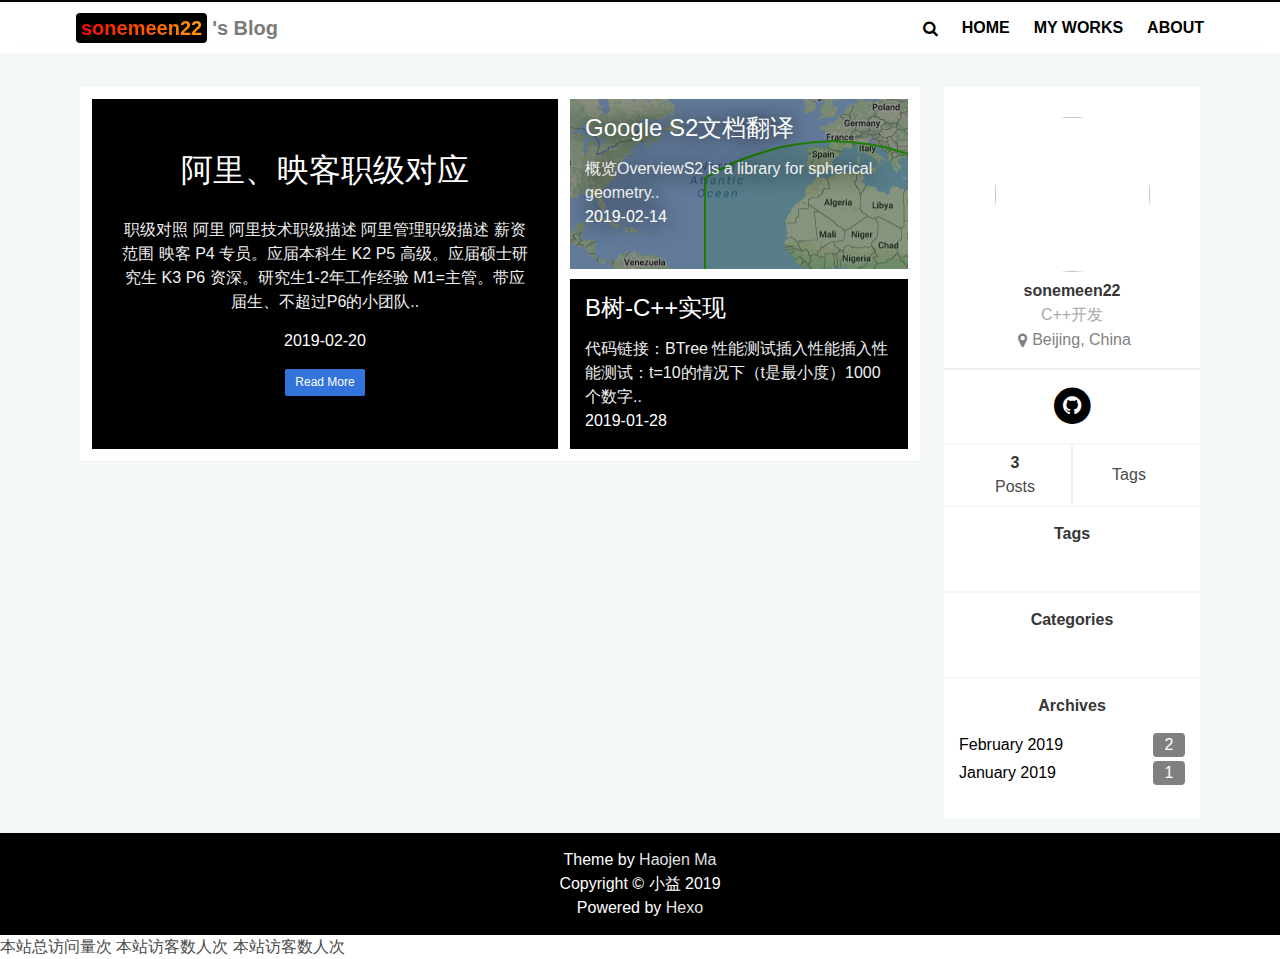
==== commit 37e8184e: "Claudia" ====
--- a/index.html
+++ b/index.html
@@ -1,8 +1,19 @@
-
 <!DOCTYPE html>
-<html>
+<html class="full-height">
 <head><meta name="generator" content="Hexo 3.8.0">
   <meta charset="utf-8">
+  <link rel="stylesheet" href="//cdn.bootcss.com/bulma/0.4.1/css/bulma.min.css">
+  <style>
+    /*! bulma.io v0.4.1 | MIT License | github.com/jgthms/bulma */@-webkit-keyframes spinAround{from{-webkit-transform:rotate(0);transform:rotate(0)}to{-webkit-transform:rotate(359deg);transform:rotate(359deg)}}@keyframes spinAround{from{-webkit-transform:rotate(0);transform:rotate(0)}to{-webkit-transform:rotate(359deg);transform:rotate(359deg)}}/*! minireset.css v0.0.2 | MIT License | github.com/jgthms/minireset.css */blockquote,body,dd,dl,dt,fieldset,figure,h1,h2,h3,h4,h5,h6,hr,html,iframe,legend,li,ol,p,pre,textarea,ul{margin:0;padding:0}h1,h2,h3,h4,h5,h6{font-size:100%;font-weight:400}ul{list-style:none}button,input,select,textarea{margin:0}html{box-sizing:border-box}*{box-sizing:inherit}:after,:before{box-sizing:inherit}audio,img,object,video{height:auto;max-width:100%}iframe{border:0}table{border-collapse:collapse;border-spacing:0}td,th{padding:0;text-align:left}html{background-color:#fff;font-size:16px;-moz-osx-font-smoothing:grayscale;-webkit-font-smoothing:antialiased;min-width:300px;overflow-x:hidden;overflow-y:scroll;text-rendering:optimizeLegibility}article,aside,figure,footer,header,hgroup,section{display:block}body,button,input,select,textarea{font-family:BlinkMacSystemFont,-apple-system,"Segoe UI",Roboto,Oxygen,Ubuntu,Cantarell,"Fira Sans","Droid Sans","Helvetica Neue",Helvetica,Arial,sans-serif}code,pre{-moz-osx-font-smoothing:auto;-webkit-font-smoothing:auto;font-family:monospace}body{color:#4a4a4a;font-size:1rem;font-weight:400;line-height:1.5}a{color:#00d1b2;cursor:pointer;text-decoration:none;-webkit-transition:none 86ms ease-out;transition:none 86ms ease-out}a:hover{color:#363636}code{background-color:#f5f5f5;color:#ff3860;font-size:.8em;font-weight:400;padding:.25em .5em .25em}hr{background-color:#dbdbdb;border:none;display:block;height:1px;margin:1.5rem 0}img{max-width:100%}input[type=checkbox],input[type=radio]{vertical-align:baseline}small{font-size:.8em}span{font-style:inherit;font-weight:inherit}strong{color:#363636;font-weight:700}pre{background-color:#f5f5f5;color:#4a4a4a;font-size:.8em;white-space:pre;word-wrap:normal}pre code{-webkit-overflow-scrolling:touch;background:0 0;color:inherit;display:block;font-size:1em;overflow-x:auto;padding:1.25rem 1.5rem}table{width:100%}table td,table th{text-align:left;vertical-align:top}table th{color:#363636}.is-block{display:block}@media screen and (max-width:768px){.is-block-mobile{display:block!important}}@media screen and (min-width:769px),print{.is-block-tablet{display:block!important}}@media screen and (min-width:769px) and (max-width:999px){.is-block-tablet-only{display:block!important}}@media screen and (max-width:999px){.is-block-touch{display:block!important}}@media screen and (min-width:1000px){.is-block-desktop{display:block!important}}@media screen and (min-width:1000px) and (max-width:1191px){.is-block-desktop-only{display:block!important}}@media screen and (min-width:1192px){.is-block-widescreen{display:block!important}}.is-flex{display:-webkit-box;display:-ms-flexbox;display:flex}@media screen and (max-width:768px){.is-flex-mobile{display:-webkit-box!important;display:-ms-flexbox!important;display:flex!important}}@media screen and (min-width:769px),print{.is-flex-tablet{display:-webkit-box!important;display:-ms-flexbox!important;display:flex!important}}@media screen and (min-width:769px) and (max-width:999px){.is-flex-tablet-only{display:-webkit-box!important;display:-ms-flexbox!important;display:flex!important}}@media screen and (max-width:999px){.is-flex-touch{display:-webkit-box!important;display:-ms-flexbox!important;display:flex!important}}@media screen and (min-width:1000px){.is-flex-desktop{display:-webkit-box!important;display:-ms-flexbox!important;display:flex!important}}@media screen and (min-width:1000px) and (max-width:1191px){.is-flex-desktop-only{display:-webkit-box!important;display:-ms-flexbox!important;display:flex!important}}@media screen and (min-width:1192px){.is-flex-widescreen{display:-webkit-box!important;display:-ms-flexbox!important;display:flex!important}}.is-inline{display:inline}@media screen and (max-width:768px){.is-inline-mobile{display:inline!important}}@media screen and (min-width:769px),print{.is-inline-tablet{display:inline!important}}@media screen and (min-width:769px) and (max-width:999px){.is-inline-tablet-only{display:inline!important}}@media screen and (max-width:999px){.is-inline-touch{display:inline!important}}@media screen and (min-width:1000px){.is-inline-desktop{display:inline!important}}@media screen and (min-width:1000px) and (max-width:1191px){.is-inline-desktop-only{display:inline!important}}@media screen and (min-width:1192px){.is-inline-widescreen{display:inline!important}}.is-inline-block{display:inline-block}@media screen and (max-width:768px){.is-inline-block-mobile{display:inline-block!important}}@media screen and (min-width:769px),print{.is-inline-block-tablet{display:inline-block!important}}@media screen and (min-width:769px) and (max-width:999px){.is-inline-block-tablet-only{display:inline-block!important}}@media screen and (max-width:999px){.is-inline-block-touch{display:inline-block!important}}@media screen and (min-width:1000px){.is-inline-block-desktop{display:inline-block!important}}@media screen and (min-width:1000px) and (max-width:1191px){.is-inline-block-desktop-only{display:inline-block!important}}@media screen and (min-width:1192px){.is-inline-block-widescreen{display:inline-block!important}}.is-inline-flex{display:-webkit-inline-box;display:-ms-inline-flexbox;display:inline-flex}@media screen and (max-width:768px){.is-inline-flex-mobile{display:-webkit-inline-box!important;display:-ms-inline-flexbox!important;display:inline-flex!important}}@media screen and (min-width:769px),print{.is-inline-flex-tablet{display:-webkit-inline-box!important;display:-ms-inline-flexbox!important;display:inline-flex!important}}@media screen and (min-width:769px) and (max-width:999px){.is-inline-flex-tablet-only{display:-webkit-inline-box!important;display:-ms-inline-flexbox!important;display:inline-flex!important}}@media screen and (max-width:999px){.is-inline-flex-touch{display:-webkit-inline-box!important;display:-ms-inline-flexbox!important;display:inline-flex!important}}@media screen and (min-width:1000px){.is-inline-flex-desktop{display:-webkit-inline-box!important;display:-ms-inline-flexbox!important;display:inline-flex!important}}@media screen and (min-width:1000px) and (max-width:1191px){.is-inline-flex-desktop-only{display:-webkit-inline-box!important;display:-ms-inline-flexbox!important;display:inline-flex!important}}@media screen and (min-width:1192px){.is-inline-flex-widescreen{display:-webkit-inline-box!important;display:-ms-inline-flexbox!important;display:inline-flex!important}}.is-clearfix:after{clear:both;content:" ";display:table}.is-pulled-left{float:left}.is-pulled-right{float:right}.is-clipped{overflow:hidden!important}.is-overlay{bottom:0;left:0;position:absolute;right:0;top:0}.has-text-centered{text-align:center}.has-text-left{text-align:left}.has-text-right{text-align:right}.has-text-white{color:#fff}a.has-text-white:focus,a.has-text-white:hover{color:#e6e6e6}.has-text-black{color:#0a0a0a}a.has-text-black:focus,a.has-text-black:hover{color:#000}.has-text-light{color:#f5f5f5}a.has-text-light:focus,a.has-text-light:hover{color:#dbdbdb}.has-text-dark{color:#363636}a.has-text-dark:focus,a.has-text-dark:hover{color:#1c1c1c}.has-text-primary{color:#00d1b2}a.has-text-primary:focus,a.has-text-primary:hover{color:#009e86}.has-text-info{color:#3273dc}a.has-text-info:focus,a.has-text-info:hover{color:#205bbc}.has-text-success{color:#23d160}a.has-text-success:focus,a.has-text-success:hover{color:#1ca64c}.has-text-warning{color:#ffdd57}a.has-text-warning:focus,a.has-text-warning:hover{color:#ffd324}.has-text-danger{color:#ff3860}a.has-text-danger:focus,a.has-text-danger:hover{color:#ff0537}.is-hidden{display:none!important}@media screen and (max-width:768px){.is-hidden-mobile{display:none!important}}@media screen and (min-width:769px),print{.is-hidden-tablet{display:none!important}}@media screen and (min-width:769px) and (max-width:999px){.is-hidden-tablet-only{display:none!important}}@media screen and (max-width:999px){.is-hidden-touch{display:none!important}}@media screen and (min-width:1000px){.is-hidden-desktop{display:none!important}}@media screen and (min-width:1000px) and (max-width:1191px){.is-hidden-desktop-only{display:none!important}}@media screen and (min-width:1192px){.is-hidden-widescreen{display:none!important}}.is-marginless{margin:0!important}.is-paddingless{padding:0!important}.is-unselectable{-webkit-touch-callout:none;-webkit-user-select:none;-moz-user-select:none;-ms-user-select:none;user-select:none}.box{background-color:#fff;border-radius:5px;box-shadow:0 2px 3px rgba(10,10,10,.1),0 0 0 1px rgba(10,10,10,.1);display:block;padding:1.25rem}.box:not(:last-child){margin-bottom:1.5rem}a.box:focus,a.box:hover{box-shadow:0 2px 3px rgba(10,10,10,.1),0 0 0 1px #00d1b2}a.box:active{box-shadow:inset 0 1px 2px rgba(10,10,10,.2),0 0 0 1px #00d1b2}.button{-moz-appearance:none;-webkit-appearance:none;-webkit-box-align:center;-ms-flex-align:center;align-items:center;border:1px solid transparent;border-radius:3px;box-shadow:none;display:-webkit-inline-box;display:-ms-inline-flexbox;display:inline-flex;font-size:1rem;height:2.25em;-webkit-box-pack:start;-ms-flex-pack:start;justify-content:flex-start;line-height:1.5;padding-bottom:calc(.375em - 1px);padding-left:calc(.625em - 1px);padding-right:calc(.625em - 1px);padding-top:calc(.375em - 1px);position:relative;vertical-align:top;-webkit-touch-callout:none;-webkit-user-select:none;-moz-user-select:none;-ms-user-select:none;user-select:none;background-color:#fff;border-color:#dbdbdb;color:#363636;cursor:pointer;-webkit-box-pack:center;-ms-flex-pack:center;justify-content:center;padding-left:.75em;padding-right:.75em;text-align:center;white-space:nowrap}.button.is-active,.button.is-focused,.button:active,.button:focus{outline:0}.button[disabled]{cursor:not-allowed}.button strong{color:inherit}.button .icon,.button .icon.is-large,.button .icon.is-medium,.button .icon.is-small{height:1.5em;width:1.5em}.button .icon:first-child:not(:last-child){margin-left:calc(-.375em - 1px);margin-right:.1875em}.button .icon:last-child:not(:first-child){margin-left:.1875em;margin-right:calc(-.375em - 1px)}.button .icon:first-child:last-child{margin-left:calc(-.375em - 1px);margin-right:calc(-.375em - 1px)}.button.is-hovered,.button:hover{border-color:#b5b5b5;color:#363636}.button.is-focused,.button:focus{border-color:#00d1b2;box-shadow:0 0 .5em rgba(0,209,178,.25);color:#363636}.button.is-active,.button:active{border-color:#4a4a4a;box-shadow:inset 0 1px 2px rgba(10,10,10,.2);color:#363636}.button.is-link{background-color:transparent;border-color:transparent;color:#4a4a4a;text-decoration:underline}.button.is-link.is-active,.button.is-link.is-focused,.button.is-link.is-hovered,.button.is-link:active,.button.is-link:focus,.button.is-link:hover{background-color:#f5f5f5;color:#363636}.button.is-link[disabled]{background-color:transparent;border-color:transparent;box-shadow:none}.button.is-white{background-color:#fff;border-color:transparent;color:#0a0a0a}.button.is-white.is-hovered,.button.is-white:hover{background-color:#f9f9f9;border-color:transparent;color:#0a0a0a}.button.is-white.is-focused,.button.is-white:focus{border-color:transparent;box-shadow:0 0 .5em rgba(255,255,255,.25);color:#0a0a0a}.button.is-white.is-active,.button.is-white:active{background-color:#f2f2f2;border-color:transparent;box-shadow:inset 0 1px 2px rgba(10,10,10,.2);color:#0a0a0a}.button.is-white[disabled]{background-color:#fff;border-color:transparent;box-shadow:none}.button.is-white.is-inverted{background-color:#0a0a0a;color:#fff}.button.is-white.is-inverted:hover{background-color:#000}.button.is-white.is-inverted[disabled]{background-color:#0a0a0a;border-color:transparent;box-shadow:none;color:#fff}.button.is-white.is-loading:after{border-color:transparent transparent #0a0a0a #0a0a0a!important}.button.is-white.is-outlined{background-color:transparent;border-color:#fff;color:#fff}.button.is-white.is-outlined:focus,.button.is-white.is-outlined:hover{background-color:#fff;border-color:#fff;color:#0a0a0a}.button.is-white.is-outlined.is-loading:after{border-color:transparent transparent #fff #fff!important}.button.is-white.is-outlined[disabled]{background-color:transparent;border-color:#fff;box-shadow:none;color:#fff}.button.is-white.is-inverted.is-outlined{background-color:transparent;border-color:#0a0a0a;color:#0a0a0a}.button.is-white.is-inverted.is-outlined:focus,.button.is-white.is-inverted.is-outlined:hover{background-color:#0a0a0a;color:#fff}.button.is-white.is-inverted.is-outlined[disabled]{background-color:transparent;border-color:#0a0a0a;box-shadow:none;color:#0a0a0a}.button.is-black{background-color:#0a0a0a;border-color:transparent;color:#fff}.button.is-black.is-hovered,.button.is-black:hover{background-color:#040404;border-color:transparent;color:#fff}.button.is-black.is-focused,.button.is-black:focus{border-color:transparent;box-shadow:0 0 .5em rgba(10,10,10,.25);color:#fff}.button.is-black.is-active,.button.is-black:active{background-color:#000;border-color:transparent;box-shadow:inset 0 1px 2px rgba(10,10,10,.2);color:#fff}.button.is-black[disabled]{background-color:#0a0a0a;border-color:transparent;box-shadow:none}.button.is-black.is-inverted{background-color:#fff;color:#0a0a0a}.button.is-black.is-inverted:hover{background-color:#f2f2f2}.button.is-black.is-inverted[disabled]{background-color:#fff;border-color:transparent;box-shadow:none;color:#0a0a0a}.button.is-black.is-loading:after{border-color:transparent transparent #fff #fff!important}.button.is-black.is-outlined{background-color:transparent;border-color:#0a0a0a;color:#0a0a0a}.button.is-black.is-outlined:focus,.button.is-black.is-outlined:hover{background-color:#0a0a0a;border-color:#0a0a0a;color:#fff}.button.is-black.is-outlined.is-loading:after{border-color:transparent transparent #0a0a0a #0a0a0a!important}.button.is-black.is-outlined[disabled]{background-color:transparent;border-color:#0a0a0a;box-shadow:none;color:#0a0a0a}.button.is-black.is-inverted.is-outlined{background-color:transparent;border-color:#fff;color:#fff}.button.is-black.is-inverted.is-outlined:focus,.button.is-black.is-inverted.is-outlined:hover{background-color:#fff;color:#0a0a0a}.button.is-black.is-inverted.is-outlined[disabled]{background-color:transparent;border-color:#fff;box-shadow:none;color:#fff}.button.is-light{background-color:#f5f5f5;border-color:transparent;color:#363636}.button.is-light.is-hovered,.button.is-light:hover{background-color:#eee;border-color:transparent;color:#363636}.button.is-light.is-focused,.button.is-light:focus{border-color:transparent;box-shadow:0 0 .5em rgba(245,245,245,.25);color:#363636}.button.is-light.is-active,.button.is-light:active{background-color:#e8e8e8;border-color:transparent;box-shadow:inset 0 1px 2px rgba(10,10,10,.2);color:#363636}.button.is-light[disabled]{background-color:#f5f5f5;border-color:transparent;box-shadow:none}.button.is-light.is-inverted{background-color:#363636;color:#f5f5f5}.button.is-light.is-inverted:hover{background-color:#292929}.button.is-light.is-inverted[disabled]{background-color:#363636;border-color:transparent;box-shadow:none;color:#f5f5f5}.button.is-light.is-loading:after{border-color:transparent transparent #363636 #363636!important}.button.is-light.is-outlined{background-color:transparent;border-color:#f5f5f5;color:#f5f5f5}.button.is-light.is-outlined:focus,.button.is-light.is-outlined:hover{background-color:#f5f5f5;border-color:#f5f5f5;color:#363636}.button.is-light.is-outlined.is-loading:after{border-color:transparent transparent #f5f5f5 #f5f5f5!important}.button.is-light.is-outlined[disabled]{background-color:transparent;border-color:#f5f5f5;box-shadow:none;color:#f5f5f5}.button.is-light.is-inverted.is-outlined{background-color:transparent;border-color:#363636;color:#363636}.button.is-light.is-inverted.is-outlined:focus,.button.is-light.is-inverted.is-outlined:hover{background-color:#363636;color:#f5f5f5}.button.is-light.is-inverted.is-outlined[disabled]{background-color:transparent;border-color:#363636;box-shadow:none;color:#363636}.button.is-dark{background-color:#363636;border-color:transparent;color:#f5f5f5}.button.is-dark.is-hovered,.button.is-dark:hover{background-color:#2f2f2f;border-color:transparent;color:#f5f5f5}.button.is-dark.is-focused,.button.is-dark:focus{border-color:transparent;box-shadow:0 0 .5em rgba(54,54,54,.25);color:#f5f5f5}.button.is-dark.is-active,.button.is-dark:active{background-color:#292929;border-color:transparent;box-shadow:inset 0 1px 2px rgba(10,10,10,.2);color:#f5f5f5}.button.is-dark[disabled]{background-color:#363636;border-color:transparent;box-shadow:none}.button.is-dark.is-inverted{background-color:#f5f5f5;color:#363636}.button.is-dark.is-inverted:hover{background-color:#e8e8e8}.button.is-dark.is-inverted[disabled]{background-color:#f5f5f5;border-color:transparent;box-shadow:none;color:#363636}.button.is-dark.is-loading:after{border-color:transparent transparent #f5f5f5 #f5f5f5!important}.button.is-dark.is-outlined{background-color:transparent;border-color:#363636;color:#363636}.button.is-dark.is-outlined:focus,.button.is-dark.is-outlined:hover{background-color:#363636;border-color:#363636;color:#f5f5f5}.button.is-dark.is-outlined.is-loading:after{border-color:transparent transparent #363636 #363636!important}.button.is-dark.is-outlined[disabled]{background-color:transparent;border-color:#363636;box-shadow:none;color:#363636}.button.is-dark.is-inverted.is-outlined{background-color:transparent;border-color:#f5f5f5;color:#f5f5f5}.button.is-dark.is-inverted.is-outlined:focus,.button.is-dark.is-inverted.is-outlined:hover{background-color:#f5f5f5;color:#363636}.button.is-dark.is-inverted.is-outlined[disabled]{background-color:transparent;border-color:#f5f5f5;box-shadow:none;color:#f5f5f5}.button.is-primary{background-color:#00d1b2;border-color:transparent;color:#fff}.button.is-primary.is-hovered,.button.is-primary:hover{background-color:#00c4a7;border-color:transparent;color:#fff}.button.is-primary.is-focused,.button.is-primary:focus{border-color:transparent;box-shadow:0 0 .5em rgba(0,209,178,.25);color:#fff}.button.is-primary.is-active,.button.is-primary:active{background-color:#00b89c;border-color:transparent;box-shadow:inset 0 1px 2px rgba(10,10,10,.2);color:#fff}.button.is-primary[disabled]{background-color:#00d1b2;border-color:transparent;box-shadow:none}.button.is-primary.is-inverted{background-color:#fff;color:#00d1b2}.button.is-primary.is-inverted:hover{background-color:#f2f2f2}.button.is-primary.is-inverted[disabled]{background-color:#fff;border-color:transparent;box-shadow:none;color:#00d1b2}.button.is-primary.is-loading:after{border-color:transparent transparent #fff #fff!important}.button.is-primary.is-outlined{background-color:transparent;border-color:#00d1b2;color:#00d1b2}.button.is-primary.is-outlined:focus,.button.is-primary.is-outlined:hover{background-color:#00d1b2;border-color:#00d1b2;color:#fff}.button.is-primary.is-outlined.is-loading:after{border-color:transparent transparent #00d1b2 #00d1b2!important}.button.is-primary.is-outlined[disabled]{background-color:transparent;border-color:#00d1b2;box-shadow:none;color:#00d1b2}.button.is-primary.is-inverted.is-outlined{background-color:transparent;border-color:#fff;color:#fff}.button.is-primary.is-inverted.is-outlined:focus,.button.is-primary.is-inverted.is-outlined:hover{background-color:#fff;color:#00d1b2}.button.is-primary.is-inverted.is-outlined[disabled]{background-color:transparent;border-color:#fff;box-shadow:none;color:#fff}.button.is-info{background-color:#3273dc;border-color:transparent;color:#fff}.button.is-info.is-hovered,.button.is-info:hover{background-color:#276cda;border-color:transparent;color:#fff}.button.is-info.is-focused,.button.is-info:focus{border-color:transparent;box-shadow:0 0 .5em rgba(50,115,220,.25);color:#fff}.button.is-info.is-active,.button.is-info:active{background-color:#2366d1;border-color:transparent;box-shadow:inset 0 1px 2px rgba(10,10,10,.2);color:#fff}.button.is-info[disabled]{background-color:#3273dc;border-color:transparent;box-shadow:none}.button.is-info.is-inverted{background-color:#fff;color:#3273dc}.button.is-info.is-inverted:hover{background-color:#f2f2f2}.button.is-info.is-inverted[disabled]{background-color:#fff;border-color:transparent;box-shadow:none;color:#3273dc}.button.is-info.is-loading:after{border-color:transparent transparent #fff #fff!important}.button.is-info.is-outlined{background-color:transparent;border-color:#3273dc;color:#3273dc}.button.is-info.is-outlined:focus,.button.is-info.is-outlined:hover{background-color:#3273dc;border-color:#3273dc;color:#fff}.button.is-info.is-outlined.is-loading:after{border-color:transparent transparent #3273dc #3273dc!important}.button.is-info.is-outlined[disabled]{background-color:transparent;border-color:#3273dc;box-shadow:none;color:#3273dc}.button.is-info.is-inverted.is-outlined{background-color:transparent;border-color:#fff;color:#fff}.button.is-info.is-inverted.is-outlined:focus,.button.is-info.is-inverted.is-outlined:hover{background-color:#fff;color:#3273dc}.button.is-info.is-inverted.is-outlined[disabled]{background-color:transparent;border-color:#fff;box-shadow:none;color:#fff}.button.is-success{background-color:#23d160;border-color:transparent;color:#fff}.button.is-success.is-hovered,.button.is-success:hover{background-color:#22c65b;border-color:transparent;color:#fff}.button.is-success.is-focused,.button.is-success:focus{border-color:transparent;box-shadow:0 0 .5em rgba(35,209,96,.25);color:#fff}.button.is-success.is-active,.button.is-success:active{background-color:#20bc56;border-color:transparent;box-shadow:inset 0 1px 2px rgba(10,10,10,.2);color:#fff}.button.is-success[disabled]{background-color:#23d160;border-color:transparent;box-shadow:none}.button.is-success.is-inverted{background-color:#fff;color:#23d160}.button.is-success.is-inverted:hover{background-color:#f2f2f2}.button.is-success.is-inverted[disabled]{background-color:#fff;border-color:transparent;box-shadow:none;color:#23d160}.button.is-success.is-loading:after{border-color:transparent transparent #fff #fff!important}.button.is-success.is-outlined{background-color:transparent;border-color:#23d160;color:#23d160}.button.is-success.is-outlined:focus,.button.is-success.is-outlined:hover{background-color:#23d160;border-color:#23d160;color:#fff}.button.is-success.is-outlined.is-loading:after{border-color:transparent transparent #23d160 #23d160!important}.button.is-success.is-outlined[disabled]{background-color:transparent;border-color:#23d160;box-shadow:none;color:#23d160}.button.is-success.is-inverted.is-outlined{background-color:transparent;border-color:#fff;color:#fff}.button.is-success.is-inverted.is-outlined:focus,.button.is-success.is-inverted.is-outlined:hover{background-color:#fff;color:#23d160}.button.is-success.is-inverted.is-outlined[disabled]{background-color:transparent;border-color:#fff;box-shadow:none;color:#fff}.button.is-warning{background-color:#ffdd57;border-color:transparent;color:rgba(0,0,0,.7)}.button.is-warning.is-hovered,.button.is-warning:hover{background-color:#ffdb4a;border-color:transparent;color:rgba(0,0,0,.7)}.button.is-warning.is-focused,.button.is-warning:focus{border-color:transparent;box-shadow:0 0 .5em rgba(255,221,87,.25);color:rgba(0,0,0,.7)}.button.is-warning.is-active,.button.is-warning:active{background-color:#ffd83d;border-color:transparent;box-shadow:inset 0 1px 2px rgba(10,10,10,.2);color:rgba(0,0,0,.7)}.button.is-warning[disabled]{background-color:#ffdd57;border-color:transparent;box-shadow:none}.button.is-warning.is-inverted{background-color:rgba(0,0,0,.7);color:#ffdd57}.button.is-warning.is-inverted:hover{background-color:rgba(0,0,0,.7)}.button.is-warning.is-inverted[disabled]{background-color:rgba(0,0,0,.7);border-color:transparent;box-shadow:none;color:#ffdd57}.button.is-warning.is-loading:after{border-color:transparent transparent rgba(0,0,0,.7) rgba(0,0,0,.7)!important}.button.is-warning.is-outlined{background-color:transparent;border-color:#ffdd57;color:#ffdd57}.button.is-warning.is-outlined:focus,.button.is-warning.is-outlined:hover{background-color:#ffdd57;border-color:#ffdd57;color:rgba(0,0,0,.7)}.button.is-warning.is-outlined.is-loading:after{border-color:transparent transparent #ffdd57 #ffdd57!important}.button.is-warning.is-outlined[disabled]{background-color:transparent;border-color:#ffdd57;box-shadow:none;color:#ffdd57}.button.is-warning.is-inverted.is-outlined{background-color:transparent;border-color:rgba(0,0,0,.7);color:rgba(0,0,0,.7)}.button.is-warning.is-inverted.is-outlined:focus,.button.is-warning.is-inverted.is-outlined:hover{background-color:rgba(0,0,0,.7);color:#ffdd57}.button.is-warning.is-inverted.is-outlined[disabled]{background-color:transparent;border-color:rgba(0,0,0,.7);box-shadow:none;color:rgba(0,0,0,.7)}.button.is-danger{background-color:#ff3860;border-color:transparent;color:#fff}.button.is-danger.is-hovered,.button.is-danger:hover{background-color:#ff2b56;border-color:transparent;color:#fff}.button.is-danger.is-focused,.button.is-danger:focus{border-color:transparent;box-shadow:0 0 .5em rgba(255,56,96,.25);color:#fff}.button.is-danger.is-active,.button.is-danger:active{background-color:#ff1f4b;border-color:transparent;box-shadow:inset 0 1px 2px rgba(10,10,10,.2);color:#fff}.button.is-danger[disabled]{background-color:#ff3860;border-color:transparent;box-shadow:none}.button.is-danger.is-inverted{background-color:#fff;color:#ff3860}.button.is-danger.is-inverted:hover{background-color:#f2f2f2}.button.is-danger.is-inverted[disabled]{background-color:#fff;border-color:transparent;box-shadow:none;color:#ff3860}.button.is-danger.is-loading:after{border-color:transparent transparent #fff #fff!important}.button.is-danger.is-outlined{background-color:transparent;border-color:#ff3860;color:#ff3860}.button.is-danger.is-outlined:focus,.button.is-danger.is-outlined:hover{background-color:#ff3860;border-color:#ff3860;color:#fff}.button.is-danger.is-outlined.is-loading:after{border-color:transparent transparent #ff3860 #ff3860!important}.button.is-danger.is-outlined[disabled]{background-color:transparent;border-color:#ff3860;box-shadow:none;color:#ff3860}.button.is-danger.is-inverted.is-outlined{background-color:transparent;border-color:#fff;color:#fff}.button.is-danger.is-inverted.is-outlined:focus,.button.is-danger.is-inverted.is-outlined:hover{background-color:#fff;color:#ff3860}.button.is-danger.is-inverted.is-outlined[disabled]{background-color:transparent;border-color:#fff;box-shadow:none;color:#fff}.button.is-small{border-radius:2px;font-size:.75rem}.button.is-medium{font-size:1.25rem}.button.is-large{font-size:1.5rem}.button[disabled]{background-color:#fff;border-color:#dbdbdb;box-shadow:none;opacity:.5}.button.is-fullwidth{display:-webkit-box;display:-ms-flexbox;display:flex;width:100%}.button.is-loading{color:transparent!important;pointer-events:none}.button.is-loading:after{-webkit-animation:spinAround .5s infinite linear;animation:spinAround .5s infinite linear;border:2px solid #dbdbdb;border-radius:290486px;border-right-color:transparent;border-top-color:transparent;content:"";display:block;height:1em;position:relative;width:1em;position:absolute;left:calc(50% - (1em / 2));top:calc(50% - (1em / 2));position:absolute!important}button.button,input[type=submit].button{line-height:1;padding-bottom:.4em;padding-top:.35em}.content{color:#4a4a4a}.content:not(:last-child){margin-bottom:1.5rem}.content li+li{margin-top:.25em}.content blockquote:not(:last-child),.content dl:not(:last-child),.content ol:not(:last-child),.content p:not(:last-child),.content pre:not(:last-child),.content table:not(:last-child),.content ul:not(:last-child){margin-bottom:1em}.content h1,.content h2,.content h3,.content h4,.content h5,.content h6{color:#363636;font-weight:400;line-height:1.125}.content h1{font-size:2em;margin-bottom:.5em}.content h1:not(:first-child){margin-top:1em}.content h2{font-size:1.75em;margin-bottom:.5714em}.content h2:not(:first-child){margin-top:1.1428em}.content h3{font-size:1.5em;margin-bottom:.6666em}.content h3:not(:first-child){margin-top:1.3333em}.content h4{font-size:1.25em;margin-bottom:.8em}.content h5{font-size:1.125em;margin-bottom:.8888em}.content h6{font-size:1em;margin-bottom:1em}.content blockquote{background-color:#f5f5f5;border-left:5px solid #dbdbdb;padding:1.25em 1.5em}.content ol{list-style:decimal outside;margin-left:2em;margin-right:2em;margin-top:1em}.content ul{list-style:disc outside;margin-left:2em;margin-right:2em;margin-top:1em}.content ul ul{list-style-type:circle;margin-top:.5em}.content ul ul ul{list-style-type:square}.content dd{margin-left:2em}.content pre{-webkit-overflow-scrolling:touch;overflow-x:auto;padding:1.25em 1.5em;white-space:pre;word-wrap:normal}.content table{width:100%}.content table td,.content table th{border:1px solid #dbdbdb;border-width:0 0 1px;padding:.5em .75em;vertical-align:top}.content table th{color:#363636;text-align:left}.content table tr:hover{background-color:#f5f5f5}.content table thead td,.content table thead th{border-width:0 0 2px;color:#363636}.content table tfoot td,.content table tfoot th{border-width:2px 0 0;color:#363636}.content table tbody tr:last-child td,.content table tbody tr:last-child th{border-bottom-width:0}.content.is-small{font-size:.75rem}.content.is-medium{font-size:1.25rem}.content.is-large{font-size:1.5rem}.input,.textarea{-moz-appearance:none;-webkit-appearance:none;-webkit-box-align:center;-ms-flex-align:center;align-items:center;border:1px solid transparent;border-radius:3px;box-shadow:none;display:-webkit-inline-box;display:-ms-inline-flexbox;display:inline-flex;font-size:1rem;height:2.25em;-webkit-box-pack:start;-ms-flex-pack:start;justify-content:flex-start;line-height:1.5;padding-bottom:calc(.375em - 1px);padding-left:calc(.625em - 1px);padding-right:calc(.625em - 1px);padding-top:calc(.375em - 1px);position:relative;vertical-align:top;background-color:#fff;border-color:#dbdbdb;color:#363636;box-shadow:inset 0 1px 2px rgba(10,10,10,.1);max-width:100%;width:100%}.input.is-active,.input.is-focused,.input:active,.input:focus,.textarea.is-active,.textarea.is-focused,.textarea:active,.textarea:focus{outline:0}.input[disabled],.textarea[disabled]{cursor:not-allowed}.input.is-hovered,.input:hover,.textarea.is-hovered,.textarea:hover{border-color:#b5b5b5}.input.is-active,.input.is-focused,.input:active,.input:focus,.textarea.is-active,.textarea.is-focused,.textarea:active,.textarea:focus{border-color:#00d1b2}.input[disabled],.textarea[disabled]{background-color:#f5f5f5;border-color:#f5f5f5;box-shadow:none;color:#7a7a7a}.input[disabled]::-moz-placeholder,.textarea[disabled]::-moz-placeholder{color:rgba(54,54,54,.3)}.input[disabled]::-webkit-input-placeholder,.textarea[disabled]::-webkit-input-placeholder{color:rgba(54,54,54,.3)}.input[disabled]:-moz-placeholder,.textarea[disabled]:-moz-placeholder{color:rgba(54,54,54,.3)}.input[disabled]:-ms-input-placeholder,.textarea[disabled]:-ms-input-placeholder{color:rgba(54,54,54,.3)}.input[type=search],.textarea[type=search]{border-radius:290486px}.input.is-white,.textarea.is-white{border-color:#fff}.input.is-black,.textarea.is-black{border-color:#0a0a0a}.input.is-light,.textarea.is-light{border-color:#f5f5f5}.input.is-dark,.textarea.is-dark{border-color:#363636}.input.is-primary,.textarea.is-primary{border-color:#00d1b2}.input.is-info,.textarea.is-info{border-color:#3273dc}.input.is-success,.textarea.is-success{border-color:#23d160}.input.is-warning,.textarea.is-warning{border-color:#ffdd57}.input.is-danger,.textarea.is-danger{border-color:#ff3860}.input.is-small,.textarea.is-small{border-radius:2px;font-size:.75rem}.input.is-medium,.textarea.is-medium{font-size:1.25rem}.input.is-large,.textarea.is-large{font-size:1.5rem}.input.is-fullwidth,.textarea.is-fullwidth{display:block;width:100%}.input.is-inline,.textarea.is-inline{display:inline;width:auto}.textarea{display:block;max-height:600px;max-width:100%;min-height:120px;min-width:100%;padding:.625em;resize:vertical}.checkbox,.radio{cursor:pointer;display:inline-block;line-height:1.25;position:relative}.checkbox input,.radio input{cursor:pointer}.checkbox:hover,.radio:hover{color:#363636}.checkbox[disabled],.radio[disabled]{color:#7a7a7a;cursor:not-allowed}.radio+.radio{margin-left:.5em}.select{display:inline-block;height:2.25em;position:relative;vertical-align:top}.select:after{border:1px solid #00d1b2;border-right:0;border-top:0;content:" ";display:block;height:.5em;pointer-events:none;position:absolute;-webkit-transform:rotate(-45deg);transform:rotate(-45deg);width:.5em;margin-top:-.375em;right:1.125em;top:50%;z-index:4}.select select{-moz-appearance:none;-webkit-appearance:none;-webkit-box-align:center;-ms-flex-align:center;align-items:center;border:1px solid transparent;border-radius:3px;box-shadow:none;display:-webkit-inline-box;display:-ms-inline-flexbox;display:inline-flex;font-size:1rem;height:2.25em;-webkit-box-pack:start;-ms-flex-pack:start;justify-content:flex-start;line-height:1.5;padding-bottom:calc(.375em - 1px);padding-left:calc(.625em - 1px);padding-right:calc(.625em - 1px);padding-top:calc(.375em - 1px);position:relative;vertical-align:top;background-color:#fff;border-color:#dbdbdb;color:#363636;cursor:pointer;display:block;font-size:1em;outline:0;padding-right:2.5em}.select select.is-active,.select select.is-focused,.select select:active,.select select:focus{outline:0}.select select[disabled]{cursor:not-allowed}.select select.is-hovered,.select select:hover{border-color:#b5b5b5}.select select.is-active,.select select.is-focused,.select select:active,.select select:focus{border-color:#00d1b2}.select select[disabled]{background-color:#f5f5f5;border-color:#f5f5f5;box-shadow:none;color:#7a7a7a}.select select[disabled]::-moz-placeholder{color:rgba(54,54,54,.3)}.select select[disabled]::-webkit-input-placeholder{color:rgba(54,54,54,.3)}.select select[disabled]:-moz-placeholder{color:rgba(54,54,54,.3)}.select select[disabled]:-ms-input-placeholder{color:rgba(54,54,54,.3)}.select select:hover{border-color:#b5b5b5}.select select::-ms-expand{display:none}.select select[disabled]:hover{border-color:#f5f5f5}.select:hover:after{border-color:#363636}.select.is-white select{border-color:#fff}.select.is-black select{border-color:#0a0a0a}.select.is-light select{border-color:#f5f5f5}.select.is-dark select{border-color:#363636}.select.is-primary select{border-color:#00d1b2}.select.is-info select{border-color:#3273dc}.select.is-success select{border-color:#23d160}.select.is-warning select{border-color:#ffdd57}.select.is-danger select{border-color:#ff3860}.select.is-small{border-radius:2px;font-size:.75rem}.select.is-medium{font-size:1.25rem}.select.is-large{font-size:1.5rem}.select.is-disabled:after{border-color:#7a7a7a}.select.is-fullwidth{width:100%}.select.is-fullwidth select{width:100%}.select.is-loading:after{-webkit-animation:spinAround .5s infinite linear;animation:spinAround .5s infinite linear;border:2px solid #dbdbdb;border-radius:290486px;border-right-color:transparent;border-top-color:transparent;content:"";display:block;height:1em;position:relative;width:1em;margin-top:0;position:absolute;right:.625em;top:.625em;-webkit-transform:none;transform:none}.label{color:#363636;display:block;font-size:1rem;font-weight:700}.label:not(:last-child){margin-bottom:.5em}.label.is-small{font-size:.75rem}.label.is-medium{font-size:1.25rem}.label.is-large{font-size:1.5rem}.help{display:block;font-size:.75rem;margin-top:.25rem}.help.is-white{color:#fff}.help.is-black{color:#0a0a0a}.help.is-light{color:#f5f5f5}.help.is-dark{color:#363636}.help.is-primary{color:#00d1b2}.help.is-info{color:#3273dc}.help.is-success{color:#23d160}.help.is-warning{color:#ffdd57}.help.is-danger{color:#ff3860}.field:not(:last-child){margin-bottom:.75rem}.field.has-addons{display:-webkit-box;display:-ms-flexbox;display:flex;-webkit-box-pack:start;-ms-flex-pack:start;justify-content:flex-start}.field.has-addons .control{margin-right:-1px}.field.has-addons .control:first-child .button,.field.has-addons .control:first-child .input,.field.has-addons .control:first-child .select select{border-bottom-left-radius:3px;border-top-left-radius:3px}.field.has-addons .control:last-child .button,.field.has-addons .control:last-child .input,.field.has-addons .control:last-child .select select{border-bottom-right-radius:3px;border-top-right-radius:3px}.field.has-addons .control .button,.field.has-addons .control .input,.field.has-addons .control .select select{border-radius:0}.field.has-addons .control .button.is-hovered,.field.has-addons .control .button:hover,.field.has-addons .control .input.is-hovered,.field.has-addons .control .input:hover,.field.has-addons .control .select select.is-hovered,.field.has-addons .control .select select:hover{z-index:2}.field.has-addons .control .button.is-active,.field.has-addons .control .button.is-focused,.field.has-addons .control .button:active,.field.has-addons .control .button:focus,.field.has-addons .control .input.is-active,.field.has-addons .control .input.is-focused,.field.has-addons .control .input:active,.field.has-addons .control .input:focus,.field.has-addons .control .select select.is-active,.field.has-addons .control .select select.is-focused,.field.has-addons .control .select select:active,.field.has-addons .control .select select:focus{z-index:3}.field.has-addons .control .button.is-active:hover,.field.has-addons .control .button.is-focused:hover,.field.has-addons .control .button:active:hover,.field.has-addons .control .button:focus:hover,.field.has-addons .control .input.is-active:hover,.field.has-addons .control .input.is-focused:hover,.field.has-addons .control .input:active:hover,.field.has-addons .control .input:focus:hover,.field.has-addons .control .select select.is-active:hover,.field.has-addons .control .select select.is-focused:hover,.field.has-addons .control .select select:active:hover,.field.has-addons .control .select select:focus:hover{z-index:4}.field.has-addons .control.is-expanded{-webkit-box-flex:1;-ms-flex-positive:1;flex-grow:1;-ms-flex-negative:0;flex-shrink:0}.field.has-addons.has-addons-centered{-webkit-box-pack:center;-ms-flex-pack:center;justify-content:center}.field.has-addons.has-addons-right{-webkit-box-pack:end;-ms-flex-pack:end;justify-content:flex-end}.field.has-addons.has-addons-fullwidth .control{-webkit-box-flex:1;-ms-flex-positive:1;flex-grow:1;-ms-flex-negative:0;flex-shrink:0}.field.is-grouped{display:-webkit-box;display:-ms-flexbox;display:flex;-webkit-box-pack:start;-ms-flex-pack:start;justify-content:flex-start}.field.is-grouped>.control{-ms-flex-negative:0;flex-shrink:0}.field.is-grouped>.control:not(:last-child){margin-bottom:0;margin-right:.75rem}.field.is-grouped>.control.is-expanded{-webkit-box-flex:1;-ms-flex-positive:1;flex-grow:1;-ms-flex-negative:1;flex-shrink:1}.field.is-grouped.is-grouped-centered{-webkit-box-pack:center;-ms-flex-pack:center;justify-content:center}.field.is-grouped.is-grouped-right{-webkit-box-pack:end;-ms-flex-pack:end;justify-content:flex-end}@media screen and (min-width:769px),print{.field.is-horizontal{display:-webkit-box;display:-ms-flexbox;display:flex}}.field-label .label{font-size:inherit}@media screen and (max-width:768px){.field-label{margin-bottom:.5rem}}@media screen and (min-width:769px),print{.field-label{-ms-flex-preferred-size:0;flex-basis:0;-webkit-box-flex:1;-ms-flex-positive:1;flex-grow:1;-ms-flex-negative:0;flex-shrink:0;margin-right:1.5rem;text-align:right}.field-label.is-small{font-size:.75rem;padding-top:.375em}.field-label.is-normal{padding-top:.375em}.field-label.is-medium{font-size:1.25rem;padding-top:.375em}.field-label.is-large{font-size:1.5rem;padding-top:.375em}}@media screen and (min-width:769px),print{.field-body{display:-webkit-box;display:-ms-flexbox;display:flex;-ms-flex-preferred-size:0;flex-basis:0;-webkit-box-flex:5;-ms-flex-positive:5;flex-grow:5;-ms-flex-negative:1;flex-shrink:1}.field-body .field{-ms-flex-negative:1;flex-shrink:1}.field-body .field:not(.is-narrow){-webkit-box-flex:1;-ms-flex-positive:1;flex-grow:1}.field-body .field:not(:last-child){margin-bottom:0;margin-right:.75rem}}.control{font-size:1rem;position:relative;text-align:left}.control.has-icon .icon{color:#dbdbdb;height:2.25em;pointer-events:none;position:absolute;top:0;width:2.25em;z-index:4}.control.has-icon .input:focus+.icon{color:#7a7a7a}.control.has-icon .input.is-small+.icon{font-size:.75rem}.control.has-icon .input.is-medium+.icon{font-size:1.25rem}.control.has-icon .input.is-large+.icon{font-size:1.5rem}.control.has-icon:not(.has-icon-right) .icon{left:0}.control.has-icon:not(.has-icon-right) .input{padding-left:2.25em}.control.has-icon.has-icon-right .icon{right:0}.control.has-icon.has-icon-right .input{padding-right:2.25em}.control.has-icons-left .input:focus~.icon,.control.has-icons-right .input:focus~.icon{color:#7a7a7a}.control.has-icons-left .input.is-small~.icon,.control.has-icons-right .input.is-small~.icon{font-size:.75rem}.control.has-icons-left .input.is-medium~.icon,.control.has-icons-right .input.is-medium~.icon{font-size:1.25rem}.control.has-icons-left .input.is-large~.icon,.control.has-icons-right .input.is-large~.icon{font-size:1.5rem}.control.has-icons-left .icon,.control.has-icons-right .icon{color:#dbdbdb;height:2.25em;pointer-events:none;position:absolute;top:0;width:2.25em;z-index:4}.control.has-icons-left .input{padding-left:2.25em}.control.has-icons-left .icon.is-left{left:0}.control.has-icons-right .input{padding-right:2.25em}.control.has-icons-right .icon.is-right{right:0}.control.is-loading:after{-webkit-animation:spinAround .5s infinite linear;animation:spinAround .5s infinite linear;border:2px solid #dbdbdb;border-radius:290486px;border-right-color:transparent;border-top-color:transparent;content:"";display:block;height:1em;position:relative;width:1em;position:absolute!important;right:.625em;top:.625em}.icon{-webkit-box-align:center;-ms-flex-align:center;align-items:center;display:-webkit-inline-box;display:-ms-inline-flexbox;display:inline-flex;-webkit-box-pack:center;-ms-flex-pack:center;justify-content:center;height:1.5rem;width:1.5rem}.icon .fa{font-size:21px}.icon.is-small{height:1rem;width:1rem}.icon.is-small .fa{font-size:14px}.icon.is-medium{height:2rem;width:2rem}.icon.is-medium .fa{font-size:28px}.icon.is-large{height:3rem;width:3rem}.icon.is-large .fa{font-size:42px}.image{display:block;position:relative}.image img{display:block;height:auto;width:100%}.image.is-16by9 img,.image.is-1by1 img,.image.is-2by1 img,.image.is-3by2 img,.image.is-4by3 img,.image.is-square img{bottom:0;left:0;position:absolute;right:0;top:0;height:100%;width:100%}.image.is-1by1,.image.is-square{padding-top:100%}.image.is-4by3{padding-top:75%}.image.is-3by2{padding-top:66.6666%}.image.is-16by9{padding-top:56.25%}.image.is-2by1{padding-top:50%}.image.is-16x16{height:16px;width:16px}.image.is-24x24{height:24px;width:24px}.image.is-32x32{height:32px;width:32px}.image.is-48x48{height:48px;width:48px}.image.is-64x64{height:64px;width:64px}.image.is-96x96{height:96px;width:96px}.image.is-128x128{height:128px;width:128px}.notification{background-color:#f5f5f5;border-radius:3px;padding:1.25rem 2.5rem 1.25rem 1.5rem;position:relative}.notification:not(:last-child){margin-bottom:1.5rem}.notification a:not(.button){color:currentColor;text-decoration:underline}.notification code,.notification pre{background:#fff}.notification pre code{background:0 0}.notification>.delete{position:absolute;right:.5em;top:.5em}.notification .content,.notification .subtitle,.notification .title{color:inherit}.notification.is-white{background-color:#fff;color:#0a0a0a}.notification.is-black{background-color:#0a0a0a;color:#fff}.notification.is-light{background-color:#f5f5f5;color:#363636}.notification.is-dark{background-color:#363636;color:#f5f5f5}.notification.is-primary{background-color:#00d1b2;color:#fff}.notification.is-info{background-color:#3273dc;color:#fff}.notification.is-success{background-color:#23d160;color:#fff}.notification.is-warning{background-color:#ffdd57;color:rgba(0,0,0,.7)}.notification.is-danger{background-color:#ff3860;color:#fff}.progress{-moz-appearance:none;-webkit-appearance:none;border:none;border-radius:290486px;display:block;height:1rem;overflow:hidden;padding:0;width:100%}.progress:not(:last-child){margin-bottom:1.5rem}.progress::-webkit-progress-bar{background-color:#dbdbdb}.progress::-webkit-progress-value{background-color:#4a4a4a}.progress::-moz-progress-bar{background-color:#4a4a4a}.progress.is-white::-webkit-progress-value{background-color:#fff}.progress.is-white::-moz-progress-bar{background-color:#fff}.progress.is-black::-webkit-progress-value{background-color:#0a0a0a}.progress.is-black::-moz-progress-bar{background-color:#0a0a0a}.progress.is-light::-webkit-progress-value{background-color:#f5f5f5}.progress.is-light::-moz-progress-bar{background-color:#f5f5f5}.progress.is-dark::-webkit-progress-value{background-color:#363636}.progress.is-dark::-moz-progress-bar{background-color:#363636}.progress.is-primary::-webkit-progress-value{background-color:#00d1b2}.progress.is-primary::-moz-progress-bar{background-color:#00d1b2}.progress.is-info::-webkit-progress-value{background-color:#3273dc}.progress.is-info::-moz-progress-bar{background-color:#3273dc}.progress.is-success::-webkit-progress-value{background-color:#23d160}.progress.is-success::-moz-progress-bar{background-color:#23d160}.progress.is-warning::-webkit-progress-value{background-color:#ffdd57}.progress.is-warning::-moz-progress-bar{background-color:#ffdd57}.progress.is-danger::-webkit-progress-value{background-color:#ff3860}.progress.is-danger::-moz-progress-bar{background-color:#ff3860}.progress.is-small{height:.75rem}.progress.is-medium{height:1.25rem}.progress.is-large{height:1.5rem}.table{background-color:#fff;color:#363636;margin-bottom:1.5rem;width:100%}.table td,.table th{border:1px solid #dbdbdb;border-width:0 0 1px;padding:.5em .75em;vertical-align:top}.table td.is-narrow,.table th.is-narrow{white-space:nowrap;width:1%}.table th{color:#363636;text-align:left}.table tr:hover{background-color:#fafafa}.table tr.is-selected{background-color:#00d1b2;color:#fff}.table tr.is-selected a,.table tr.is-selected strong{color:currentColor}.table tr.is-selected td,.table tr.is-selected th{border-color:#fff;color:currentColor}.table thead td,.table thead th{border-width:0 0 2px;color:#7a7a7a}.table tfoot td,.table tfoot th{border-width:2px 0 0;color:#7a7a7a}.table tbody tr:last-child td,.table tbody tr:last-child th{border-bottom-width:0}.table.is-bordered td,.table.is-bordered th{border-width:1px}.table.is-bordered tr:last-child td,.table.is-bordered tr:last-child th{border-bottom-width:1px}.table.is-narrow td,.table.is-narrow th{padding:.25em .5em}.table.is-striped tbody tr:nth-child(even){background-color:#fafafa}.table.is-striped tbody tr:nth-child(even):hover{background-color:#f5f5f5}.tag{-webkit-box-align:center;-ms-flex-align:center;align-items:center;background-color:#f5f5f5;border-radius:290486px;color:#4a4a4a;display:-webkit-inline-box;display:-ms-inline-flexbox;display:inline-flex;font-size:.75rem;height:2em;-webkit-box-pack:center;-ms-flex-pack:center;justify-content:center;line-height:1.5;padding-left:.875em;padding-right:.875em;white-space:nowrap}.tag .delete{margin-left:.25em;margin-right:-.375em}.tag.is-white{background-color:#fff;color:#0a0a0a}.tag.is-black{background-color:#0a0a0a;color:#fff}.tag.is-light{background-color:#f5f5f5;color:#363636}.tag.is-dark{background-color:#363636;color:#f5f5f5}.tag.is-primary{background-color:#00d1b2;color:#fff}.tag.is-info{background-color:#3273dc;color:#fff}.tag.is-success{background-color:#23d160;color:#fff}.tag.is-warning{background-color:#ffdd57;color:rgba(0,0,0,.7)}.tag.is-danger{background-color:#ff3860;color:#fff}.tag.is-medium{font-size:1rem}.tag.is-large{font-size:1.25rem}.subtitle,.title{word-break:break-word}.subtitle:not(:last-child),.title:not(:last-child){margin-bottom:1.5rem}.subtitle em,.subtitle span,.title em,.title span{font-weight:300}.subtitle strong,.title strong{font-weight:500}.subtitle .tag,.title .tag{vertical-align:middle}.title{color:#363636;font-size:2rem;font-weight:300;line-height:1.125}.title strong{color:inherit}.title+.highlight{margin-top:-.75rem}.title:not(.is-spaced)+.subtitle{margin-top:-1.5rem}.title.is-1{font-size:3rem}.title.is-2{font-size:2.5rem}.title.is-3{font-size:2rem}.title.is-4{font-size:1.5rem}.title.is-5{font-size:1.25rem}.title.is-6{font-size:1rem}.subtitle{color:#4a4a4a;font-size:1.25rem;font-weight:300;line-height:1.25}.subtitle strong{color:#363636}.subtitle:not(.is-spaced)+.title{margin-top:-1.5rem}.subtitle.is-1{font-size:3rem}.subtitle.is-2{font-size:2.5rem}.subtitle.is-3{font-size:2rem}.subtitle.is-4{font-size:1.5rem}.subtitle.is-5{font-size:1.25rem}.subtitle.is-6{font-size:1rem}.block:not(:last-child){margin-bottom:1.5rem}.container{position:relative}@media screen and (min-width:1000px){.container{margin:0 auto;max-width:960px;width:960px}.container.is-fluid{margin:0 20px;max-width:none;width:auto}}@media screen and (min-width:1192px){.container{max-width:1152px;width:1152px}}@media screen and (min-width:1384px){.container{max-width:1344px;width:1344px}}.delete{-webkit-touch-callout:none;-webkit-user-select:none;-moz-user-select:none;-ms-user-select:none;user-select:none;-moz-appearance:none;-webkit-appearance:none;background-color:rgba(10,10,10,.2);border:none;border-radius:290486px;cursor:pointer;display:inline-block;font-size:1rem;height:20px;outline:0;position:relative;vertical-align:top;width:20px}.delete:after,.delete:before{background-color:#fff;content:"";display:block;left:50%;position:absolute;top:50%;-webkit-transform:translateX(-50%) translateY(-50%) rotate(45deg);transform:translateX(-50%) translateY(-50%) rotate(45deg);-webkit-transform-origin:center center;transform-origin:center center}.delete:before{height:2px;width:50%}.delete:after{height:50%;width:2px}.delete:focus,.delete:hover{background-color:rgba(10,10,10,.3)}.delete:active{background-color:rgba(10,10,10,.4)}.delete.is-small{height:16px;width:16px}.delete.is-medium{height:24px;width:24px}.delete.is-large{height:32px;width:32px}.fa{font-size:21px;text-align:center;vertical-align:top}.heading{display:block;font-size:11px;letter-spacing:1px;margin-bottom:5px;text-transform:uppercase}.highlight{font-weight:400;max-width:100%;overflow:hidden;padding:0}.highlight:not(:last-child){margin-bottom:1.5rem}.highlight pre{overflow:auto;max-width:100%}.loader{-webkit-animation:spinAround .5s infinite linear;animation:spinAround .5s infinite linear;border:2px solid #dbdbdb;border-radius:290486px;border-right-color:transparent;border-top-color:transparent;content:"";display:block;height:1em;position:relative;width:1em}.number{-webkit-box-align:center;-ms-flex-align:center;align-items:center;background-color:#f5f5f5;border-radius:290486px;display:-webkit-inline-box;display:-ms-inline-flexbox;display:inline-flex;font-size:1.25rem;height:2em;-webkit-box-pack:center;-ms-flex-pack:center;justify-content:center;margin-right:1.5rem;min-width:2.5em;padding:.25rem .5rem;text-align:center;vertical-align:top}.card-header{-webkit-box-align:stretch;-ms-flex-align:stretch;align-items:stretch;box-shadow:0 1px 2px rgba(10,10,10,.1);display:-webkit-box;display:-ms-flexbox;display:flex}.card-header-title{-webkit-box-align:center;-ms-flex-align:center;align-items:center;color:#363636;display:-webkit-box;display:-ms-flexbox;display:flex;-webkit-box-flex:1;-ms-flex-positive:1;flex-grow:1;font-weight:700;padding:.75rem}.card-header-icon{-webkit-box-align:center;-ms-flex-align:center;align-items:center;cursor:pointer;display:-webkit-box;display:-ms-flexbox;display:flex;-webkit-box-pack:center;-ms-flex-pack:center;justify-content:center;padding:.75rem}.card-image{display:block;position:relative}.card-content{padding:1.5rem}.card-footer{border-top:1px solid #dbdbdb;-webkit-box-align:stretch;-ms-flex-align:stretch;align-items:stretch;display:-webkit-box;display:-ms-flexbox;display:flex}.card-footer-item{-webkit-box-align:center;-ms-flex-align:center;align-items:center;display:-webkit-box;display:-ms-flexbox;display:flex;-ms-flex-preferred-size:0;flex-basis:0;-webkit-box-flex:1;-ms-flex-positive:1;flex-grow:1;-ms-flex-negative:0;flex-shrink:0;-webkit-box-pack:center;-ms-flex-pack:center;justify-content:center;padding:.75rem}.card-footer-item:not(:last-child){border-right:1px solid #dbdbdb}.card{background-color:#fff;box-shadow:0 2px 3px rgba(10,10,10,.1),0 0 0 1px rgba(10,10,10,.1);color:#4a4a4a;max-width:100%;position:relative}.card .media:not(:last-child){margin-bottom:.75rem}.level-item{-webkit-box-align:center;-ms-flex-align:center;align-items:center;display:-webkit-box;display:-ms-flexbox;display:flex;-ms-flex-preferred-size:auto;flex-basis:auto;-webkit-box-flex:0;-ms-flex-positive:0;flex-grow:0;-ms-flex-negative:0;flex-shrink:0;-webkit-box-pack:center;-ms-flex-pack:center;justify-content:center}.level-item .subtitle,.level-item .title{margin-bottom:0}@media screen and (max-width:768px){.level-item:not(:last-child){margin-bottom:.75rem}}.level-left,.level-right{-ms-flex-preferred-size:auto;flex-basis:auto;-webkit-box-flex:0;-ms-flex-positive:0;flex-grow:0;-ms-flex-negative:0;flex-shrink:0}.level-left .level-item:not(:last-child),.level-right .level-item:not(:last-child){margin-right:.75rem}.level-left .level-item.is-flexible,.level-right .level-item.is-flexible{-webkit-box-flex:1;-ms-flex-positive:1;flex-grow:1}.level-left{-webkit-box-align:center;-ms-flex-align:center;align-items:center;-webkit-box-pack:start;-ms-flex-pack:start;justify-content:flex-start}@media screen and (max-width:768px){.level-left+.level-right{margin-top:1.5rem}}@media screen and (min-width:769px),print{.level-left{display:-webkit-box;display:-ms-flexbox;display:flex}}.level-right{-webkit-box-align:center;-ms-flex-align:center;align-items:center;-webkit-box-pack:end;-ms-flex-pack:end;justify-content:flex-end}@media screen and (min-width:769px),print{.level-right{display:-webkit-box;display:-ms-flexbox;display:flex}}.level{-webkit-box-align:center;-ms-flex-align:center;align-items:center;-webkit-box-pack:justify;-ms-flex-pack:justify;justify-content:space-between}.level:not(:last-child){margin-bottom:1.5rem}.level code{border-radius:3px}.level img{display:inline-block;vertical-align:top}.level.is-mobile{display:-webkit-box;display:-ms-flexbox;display:flex}.level.is-mobile .level-left,.level.is-mobile .level-right{display:-webkit-box;display:-ms-flexbox;display:flex}.level.is-mobile .level-left+.level-right{margin-top:0}.level.is-mobile .level-item:not(:last-child){margin-bottom:0}.level.is-mobile .level-item:not(.is-narrow){-webkit-box-flex:1;-ms-flex-positive:1;flex-grow:1}@media screen and (min-width:769px),print{.level{display:-webkit-box;display:-ms-flexbox;display:flex}.level>.level-item:not(.is-narrow){-webkit-box-flex:1;-ms-flex-positive:1;flex-grow:1}}.media-left,.media-right{-ms-flex-preferred-size:auto;flex-basis:auto;-webkit-box-flex:0;-ms-flex-positive:0;flex-grow:0;-ms-flex-negative:0;flex-shrink:0}.media-left{margin-right:1rem}.media-right{margin-left:1rem}.media-content{-ms-flex-preferred-size:auto;flex-basis:auto;-webkit-box-flex:1;-ms-flex-positive:1;flex-grow:1;-ms-flex-negative:1;flex-shrink:1;text-align:left}.media{-webkit-box-align:start;-ms-flex-align:start;align-items:flex-start;display:-webkit-box;display:-ms-flexbox;display:flex;text-align:left}.media .content:not(:last-child){margin-bottom:.75rem}.media .media{border-top:1px solid rgba(219,219,219,.5);display:-webkit-box;display:-ms-flexbox;display:flex;padding-top:.75rem}.media .media .content:not(:last-child),.media .media .control:not(:last-child){margin-bottom:.5rem}.media .media .media{padding-top:.5rem}.media .media .media+.media{margin-top:.5rem}.media+.media{border-top:1px solid rgba(219,219,219,.5);margin-top:1rem;padding-top:1rem}.media.is-large+.media{margin-top:1.5rem;padding-top:1.5rem}.menu{font-size:1rem}.menu-list{line-height:1.25}.menu-list a{border-radius:2px;color:#4a4a4a;display:block;padding:.5em .75em}.menu-list a:hover{background-color:#f5f5f5;color:#00d1b2}.menu-list a.is-active{background-color:#00d1b2;color:#fff}.menu-list li ul{border-left:1px solid #dbdbdb;margin:.75em;padding-left:.75em}.menu-label{color:#7a7a7a;font-size:.8em;letter-spacing:.1em;text-transform:uppercase}.menu-label:not(:first-child){margin-top:1em}.menu-label:not(:last-child){margin-bottom:1em}.message{background-color:#f5f5f5;border-radius:3px;font-size:1rem}.message:not(:last-child){margin-bottom:1.5rem}.message.is-white{background-color:#fff}.message.is-white .message-header{background-color:#fff;color:#0a0a0a}.message.is-white .message-body{border-color:#fff;color:#4d4d4d}.message.is-black{background-color:#fafafa}.message.is-black .message-header{background-color:#0a0a0a;color:#fff}.message.is-black .message-body{border-color:#0a0a0a;color:#090909}.message.is-light{background-color:#fafafa}.message.is-light .message-header{background-color:#f5f5f5;color:#363636}.message.is-light .message-body{border-color:#f5f5f5;color:#505050}.message.is-dark{background-color:#fafafa}.message.is-dark .message-header{background-color:#363636;color:#f5f5f5}.message.is-dark .message-body{border-color:#363636;color:#2a2a2a}.message.is-primary{background-color:#f5fffd}.message.is-primary .message-header{background-color:#00d1b2;color:#fff}.message.is-primary .message-body{border-color:#00d1b2;color:#021310}.message.is-info{background-color:#f6f9fe}.message.is-info .message-header{background-color:#3273dc;color:#fff}.message.is-info .message-body{border-color:#3273dc;color:#22509a}.message.is-success{background-color:#f6fef9}.message.is-success .message-header{background-color:#23d160;color:#fff}.message.is-success .message-body{border-color:#23d160;color:#0e301a}.message.is-warning{background-color:#fffdf5}.message.is-warning .message-header{background-color:#ffdd57;color:rgba(0,0,0,.7)}.message.is-warning .message-body{border-color:#ffdd57;color:#3b3108}.message.is-danger{background-color:#fff5f7}.message.is-danger .message-header{background-color:#ff3860;color:#fff}.message.is-danger .message-body{border-color:#ff3860;color:#cd0930}.message-header{-webkit-box-align:center;-ms-flex-align:center;align-items:center;background-color:#4a4a4a;border-radius:3px 3px 0 0;color:#fff;display:-webkit-box;display:-ms-flexbox;display:flex;-webkit-box-pack:justify;-ms-flex-pack:justify;justify-content:space-between;line-height:1.25;padding:.5em .75em;position:relative}.message-header a,.message-header strong{color:inherit}.message-header a{text-decoration:underline}.message-header .delete{-webkit-box-flex:0;-ms-flex-positive:0;flex-grow:0;-ms-flex-negative:0;flex-shrink:0;margin-left:.75em}.message-header+.message-body{border-top-left-radius:0;border-top-right-radius:0;border-top:none}.message-body{border:1px solid #dbdbdb;border-radius:3px;color:#4a4a4a;padding:1em 1.25em}.message-body a,.message-body strong{color:inherit}.message-body a{text-decoration:underline}.message-body code,.message-body pre{background:#fff}.message-body pre code{background:0 0}.modal-background{bottom:0;left:0;position:absolute;right:0;top:0;background-color:rgba(10,10,10,.86)}.modal-card,.modal-content{margin:0 20px;max-height:calc(100vh - 160px);overflow:auto;position:relative;width:100%}@media screen and (min-width:769px),print{.modal-card,.modal-content{margin:0 auto;max-height:calc(100vh - 40px);width:640px}}.modal-close{-webkit-touch-callout:none;-webkit-user-select:none;-moz-user-select:none;-ms-user-select:none;user-select:none;-moz-appearance:none;-webkit-appearance:none;background-color:rgba(10,10,10,.2);border:none;border-radius:290486px;cursor:pointer;display:inline-block;font-size:1rem;height:20px;outline:0;position:relative;vertical-align:top;width:20px;background:0 0;height:40px;position:fixed;right:20px;top:20px;width:40px}.modal-close:after,.modal-close:before{background-color:#fff;content:"";display:block;left:50%;position:absolute;top:50%;-webkit-transform:translateX(-50%) translateY(-50%) rotate(45deg);transform:translateX(-50%) translateY(-50%) rotate(45deg);-webkit-transform-origin:center center;transform-origin:center center}.modal-close:before{height:2px;width:50%}.modal-close:after{height:50%;width:2px}.modal-close:focus,.modal-close:hover{background-color:rgba(10,10,10,.3)}.modal-close:active{background-color:rgba(10,10,10,.4)}.modal-close.is-small{height:16px;width:16px}.modal-close.is-medium{height:24px;width:24px}.modal-close.is-large{height:32px;width:32px}.modal-card{display:-webkit-box;display:-ms-flexbox;display:flex;-webkit-box-orient:vertical;-webkit-box-direction:normal;-ms-flex-direction:column;flex-direction:column;max-height:calc(100vh - 40px);overflow:hidden}.modal-card-foot,.modal-card-head{-webkit-box-align:center;-ms-flex-align:center;align-items:center;background-color:#f5f5f5;display:-webkit-box;display:-ms-flexbox;display:flex;-ms-flex-negative:0;flex-shrink:0;-webkit-box-pack:start;-ms-flex-pack:start;justify-content:flex-start;padding:20px;position:relative}.modal-card-head{border-bottom:1px solid #dbdbdb;border-top-left-radius:5px;border-top-right-radius:5px}.modal-card-title{color:#363636;-webkit-box-flex:1;-ms-flex-positive:1;flex-grow:1;-ms-flex-negative:0;flex-shrink:0;font-size:1.5rem;line-height:1}.modal-card-foot{border-bottom-left-radius:5px;border-bottom-right-radius:5px;border-top:1px solid #dbdbdb}.modal-card-foot .button:not(:last-child){margin-right:10px}.modal-card-body{-webkit-overflow-scrolling:touch;background-color:#fff;-webkit-box-flex:1;-ms-flex-positive:1;flex-grow:1;-ms-flex-negative:1;flex-shrink:1;overflow:auto;padding:20px}.modal{bottom:0;left:0;position:absolute;right:0;top:0;-webkit-box-align:center;-ms-flex-align:center;align-items:center;display:none;-webkit-box-pack:center;-ms-flex-pack:center;justify-content:center;overflow:hidden;position:fixed;z-index:20}.modal.is-active{display:-webkit-box;display:-ms-flexbox;display:flex}.nav-toggle{cursor:pointer;display:block;height:3.25rem;position:relative;width:3.25rem}.nav-toggle span{background-color:#4a4a4a;display:block;height:1px;left:50%;margin-left:-7px;position:absolute;top:50%;-webkit-transition:none 86ms ease-out;transition:none 86ms ease-out;-webkit-transition-property:background,left,opacity,-webkit-transform;transition-property:background,left,opacity,-webkit-transform;transition-property:background,left,opacity,transform;transition-property:background,left,opacity,transform,-webkit-transform;width:15px}.nav-toggle span:nth-child(1){margin-top:-6px}.nav-toggle span:nth-child(2){margin-top:-1px}.nav-toggle span:nth-child(3){margin-top:4px}.nav-toggle:hover{background-color:#f5f5f5}.nav-toggle.is-active span{background-color:#00d1b2}.nav-toggle.is-active span:nth-child(1){margin-left:-5px;-webkit-transform:rotate(45deg);transform:rotate(45deg);-webkit-transform-origin:left top;transform-origin:left top}.nav-toggle.is-active span:nth-child(2){opacity:0}.nav-toggle.is-active span:nth-child(3){margin-left:-5px;-webkit-transform:rotate(-45deg);transform:rotate(-45deg);-webkit-transform-origin:left bottom;transform-origin:left bottom}@media screen and (min-width:769px),print{.nav-toggle{display:none}}.nav-item{-webkit-box-align:center;-ms-flex-align:center;align-items:center;display:-webkit-box;display:-ms-flexbox;display:flex;-webkit-box-flex:0;-ms-flex-positive:0;flex-grow:0;-ms-flex-negative:0;flex-shrink:0;font-size:1rem;-webkit-box-pack:center;-ms-flex-pack:center;justify-content:center;line-height:1.5;padding:.5rem .75rem}.nav-item a{-webkit-box-flex:1;-ms-flex-positive:1;flex-grow:1;-ms-flex-negative:0;flex-shrink:0}.nav-item img{max-height:1.75rem}.nav-item .tag:first-child:not(:last-child){margin-right:.5rem}.nav-item .tag:last-child:not(:first-child){margin-left:.5rem}@media screen and (max-width:768px){.nav-item{-webkit-box-pack:start;-ms-flex-pack:start;justify-content:flex-start}}.nav-item a,a.nav-item{color:#7a7a7a}.nav-item a:hover,a.nav-item:hover{color:#363636}.nav-item a.is-active,a.nav-item.is-active{color:#363636}.nav-item a.is-tab,a.nav-item.is-tab{border-bottom:1px solid transparent;border-top:1px solid transparent;padding-bottom:calc(.75rem - 1px);padding-left:1rem;padding-right:1rem;padding-top:calc(.75rem - 1px)}.nav-item a.is-tab:hover,a.nav-item.is-tab:hover{border-bottom-color:#00d1b2;border-top-color:transparent}.nav-item a.is-tab.is-active,a.nav-item.is-tab.is-active{border-bottom:3px solid #00d1b2;color:#00d1b2;padding-bottom:calc(.75rem - 3px)}@media screen and (min-width:1000px){.nav-item a.is-brand,a.nav-item.is-brand{padding-left:0}}.nav-left,.nav-right{-webkit-overflow-scrolling:touch;-webkit-box-align:stretch;-ms-flex-align:stretch;align-items:stretch;display:-webkit-box;display:-ms-flexbox;display:flex;-webkit-box-flex:1;-ms-flex-positive:1;flex-grow:1;-ms-flex-negative:0;flex-shrink:0;max-width:100%;overflow:auto}@media screen and (min-width:1192px){.nav-left,.nav-right{-ms-flex-preferred-size:0;flex-basis:0}}.nav-left{-webkit-box-pack:start;-ms-flex-pack:start;justify-content:flex-start;white-space:nowrap}.nav-right{-webkit-box-pack:end;-ms-flex-pack:end;justify-content:flex-end}.nav-center{-webkit-box-align:stretch;-ms-flex-align:stretch;align-items:stretch;display:-webkit-box;display:-ms-flexbox;display:flex;-webkit-box-flex:0;-ms-flex-positive:0;flex-grow:0;-ms-flex-negative:0;flex-shrink:0;-webkit-box-pack:center;-ms-flex-pack:center;justify-content:center;margin-left:auto;margin-right:auto}@media screen and (max-width:768px){.nav-menu.nav-right{background-color:#fff;box-shadow:0 4px 7px rgba(10,10,10,.1);left:0;display:none;right:0;top:100%;position:absolute}.nav-menu.nav-right .nav-item{border-top:1px solid rgba(219,219,219,.5);padding:.75rem}.nav-menu.nav-right.is-active{display:block}}.nav{-webkit-box-align:stretch;-ms-flex-align:stretch;align-items:stretch;background-color:#fff;display:-webkit-box;display:-ms-flexbox;display:flex;height:3.25rem;position:relative;text-align:center;z-index:10}.nav>.container{-webkit-box-align:stretch;-ms-flex-align:stretch;align-items:stretch;display:-webkit-box;display:-ms-flexbox;display:flex;min-height:3.25rem;width:100%}.nav.has-shadow{box-shadow:0 2px 3px rgba(10,10,10,.1)}.pagination{font-size:1rem;margin:-.25rem}.pagination.is-small{font-size:.75rem}.pagination.is-medium{font-size:1.25rem}.pagination.is-large{font-size:1.5rem}.pagination,.pagination-list{-webkit-box-align:center;-ms-flex-align:center;align-items:center;display:-webkit-box;display:-ms-flexbox;display:flex;-webkit-box-pack:center;-ms-flex-pack:center;justify-content:center;text-align:center}.pagination-ellipsis,.pagination-link,.pagination-next,.pagination-previous{-moz-appearance:none;-webkit-appearance:none;-webkit-box-align:center;-ms-flex-align:center;align-items:center;border:1px solid transparent;border-radius:3px;box-shadow:none;display:-webkit-inline-box;display:-ms-inline-flexbox;display:inline-flex;font-size:1rem;height:2.25em;-webkit-box-pack:start;-ms-flex-pack:start;justify-content:flex-start;line-height:1.5;padding-bottom:calc(.375em - 1px);padding-left:calc(.625em - 1px);padding-right:calc(.625em - 1px);padding-top:calc(.375em - 1px);position:relative;vertical-align:top;-webkit-touch-callout:none;-webkit-user-select:none;-moz-user-select:none;-ms-user-select:none;user-select:none;font-size:1em;padding-left:.5em;padding-right:.5em;-webkit-box-pack:center;-ms-flex-pack:center;justify-content:center;margin:.25rem;text-align:center}.pagination-ellipsis.is-active,.pagination-ellipsis.is-focused,.pagination-ellipsis:active,.pagination-ellipsis:focus,.pagination-link.is-active,.pagination-link.is-focused,.pagination-link:active,.pagination-link:focus,.pagination-next.is-active,.pagination-next.is-focused,.pagination-next:active,.pagination-next:focus,.pagination-previous.is-active,.pagination-previous.is-focused,.pagination-previous:active,.pagination-previous:focus{outline:0}.pagination-ellipsis[disabled],.pagination-link[disabled],.pagination-next[disabled],.pagination-previous[disabled]{cursor:not-allowed}.pagination-link,.pagination-next,.pagination-previous{border-color:#dbdbdb;min-width:2.25em}.pagination-link:hover,.pagination-next:hover,.pagination-previous:hover{border-color:#b5b5b5;color:#363636}.pagination-link:focus,.pagination-next:focus,.pagination-previous:focus{border-color:#00d1b2}.pagination-link:active,.pagination-next:active,.pagination-previous:active{box-shadow:inset 0 1px 2px rgba(10,10,10,.2)}.pagination-link[disabled],.pagination-next[disabled],.pagination-previous[disabled]{background-color:#dbdbdb;border-color:#dbdbdb;box-shadow:none;color:#7a7a7a;opacity:.5}.pagination-next,.pagination-previous{padding-left:.75em;padding-right:.75em;white-space:nowrap}.pagination-link.is-current{background-color:#00d1b2;border-color:#00d1b2;color:#fff}.pagination-ellipsis{color:#b5b5b5;pointer-events:none}.pagination-list{-ms-flex-wrap:wrap;flex-wrap:wrap}@media screen and (max-width:768px){.pagination{-ms-flex-wrap:wrap;flex-wrap:wrap}.pagination-next,.pagination-previous{-webkit-box-flex:1;-ms-flex-positive:1;flex-grow:1;-ms-flex-negative:1;flex-shrink:1}.pagination-list li{-webkit-box-flex:1;-ms-flex-positive:1;flex-grow:1;-ms-flex-negative:1;flex-shrink:1}}@media screen and (min-width:769px),print{.pagination-list{-webkit-box-flex:1;-ms-flex-positive:1;flex-grow:1;-ms-flex-negative:1;flex-shrink:1;-webkit-box-pack:start;-ms-flex-pack:start;justify-content:flex-start;-webkit-box-ordinal-group:2;-ms-flex-order:1;order:1}.pagination-previous{-webkit-box-ordinal-group:3;-ms-flex-order:2;order:2}.pagination-next{-webkit-box-ordinal-group:4;-ms-flex-order:3;order:3}.pagination{-webkit-box-pack:justify;-ms-flex-pack:justify;justify-content:space-between}.pagination.is-centered .pagination-previous{-webkit-box-ordinal-group:2;-ms-flex-order:1;order:1}.pagination.is-centered .pagination-list{-webkit-box-pack:center;-ms-flex-pack:center;justify-content:center;-webkit-box-ordinal-group:3;-ms-flex-order:2;order:2}.pagination.is-centered .pagination-next{-webkit-box-ordinal-group:4;-ms-flex-order:3;order:3}.pagination.is-right .pagination-previous{-webkit-box-ordinal-group:2;-ms-flex-order:1;order:1}.pagination.is-right .pagination-next{-webkit-box-ordinal-group:3;-ms-flex-order:2;order:2}.pagination.is-right .pagination-list{-webkit-box-pack:end;-ms-flex-pack:end;justify-content:flex-end;-webkit-box-ordinal-group:4;-ms-flex-order:3;order:3}}.panel{font-size:1rem}.panel:not(:last-child){margin-bottom:1.5rem}.panel-block,.panel-heading,.panel-tabs{border-bottom:1px solid #dbdbdb;border-left:1px solid #dbdbdb;border-right:1px solid #dbdbdb}.panel-block:first-child,.panel-heading:first-child,.panel-tabs:first-child{border-top:1px solid #dbdbdb}.panel-heading{background-color:#f5f5f5;border-radius:3px 3px 0 0;color:#363636;font-size:1.25em;font-weight:300;line-height:1.25;padding:.5em .75em}.panel-tabs{-webkit-box-align:end;-ms-flex-align:end;align-items:flex-end;display:-webkit-box;display:-ms-flexbox;display:flex;font-size:.875em;-webkit-box-pack:center;-ms-flex-pack:center;justify-content:center}.panel-tabs a{border-bottom:1px solid #dbdbdb;margin-bottom:-1px;padding:.5em}.panel-tabs a.is-active{border-bottom-color:#4a4a4a;color:#363636}.panel-list a{color:#4a4a4a}.panel-list a:hover{color:#00d1b2}.panel-block{-webkit-box-align:center;-ms-flex-align:center;align-items:center;color:#363636;display:-webkit-box;display:-ms-flexbox;display:flex;-webkit-box-pack:start;-ms-flex-pack:start;justify-content:flex-start;padding:.5em .75em}.panel-block input[type=checkbox]{margin-right:.75em}.panel-block>.control{-webkit-box-flex:1;-ms-flex-positive:1;flex-grow:1;-ms-flex-negative:1;flex-shrink:1;width:100%}.panel-block.is-wrapped{-ms-flex-wrap:wrap;flex-wrap:wrap}.panel-block.is-active{border-left-color:#00d1b2;color:#363636}.panel-block.is-active .panel-icon{color:#00d1b2}a.panel-block,label.panel-block{cursor:pointer}a.panel-block:hover,label.panel-block:hover{background-color:#f5f5f5}.panel-icon{display:inline-block;font-size:14px;height:1em;line-height:1em;text-align:center;vertical-align:top;width:1em;color:#7a7a7a;margin-right:.75em}.panel-icon .fa{font-size:inherit;line-height:inherit}.tabs{-webkit-overflow-scrolling:touch;-webkit-touch-callout:none;-webkit-user-select:none;-moz-user-select:none;-ms-user-select:none;user-select:none;-webkit-box-align:stretch;-ms-flex-align:stretch;align-items:stretch;display:-webkit-box;display:-ms-flexbox;display:flex;font-size:1rem;-webkit-box-pack:justify;-ms-flex-pack:justify;justify-content:space-between;overflow:hidden;overflow-x:auto;white-space:nowrap}.tabs:not(:last-child){margin-bottom:1.5rem}.tabs a{-webkit-box-align:center;-ms-flex-align:center;align-items:center;border-bottom:1px solid #dbdbdb;color:#4a4a4a;display:-webkit-box;display:-ms-flexbox;display:flex;-webkit-box-pack:center;-ms-flex-pack:center;justify-content:center;margin-bottom:-1px;padding:.5em 1em;vertical-align:top}.tabs a:hover{border-bottom-color:#363636;color:#363636}.tabs li{display:block}.tabs li.is-active a{border-bottom-color:#00d1b2;color:#00d1b2}.tabs ul{-webkit-box-align:center;-ms-flex-align:center;align-items:center;border-bottom:1px solid #dbdbdb;display:-webkit-box;display:-ms-flexbox;display:flex;-webkit-box-flex:1;-ms-flex-positive:1;flex-grow:1;-ms-flex-negative:0;flex-shrink:0;-webkit-box-pack:start;-ms-flex-pack:start;justify-content:flex-start}.tabs ul.is-left{padding-right:.75em}.tabs ul.is-center{-webkit-box-flex:0;-ms-flex:none;flex:none;-webkit-box-pack:center;-ms-flex-pack:center;justify-content:center;padding-left:.75em;padding-right:.75em}.tabs ul.is-right{-webkit-box-pack:end;-ms-flex-pack:end;justify-content:flex-end;padding-left:.75em}.tabs .icon:first-child{margin-right:.5em}.tabs .icon:last-child{margin-left:.5em}.tabs.is-centered ul{-webkit-box-pack:center;-ms-flex-pack:center;justify-content:center}.tabs.is-right ul{-webkit-box-pack:end;-ms-flex-pack:end;justify-content:flex-end}.tabs.is-boxed a{border:1px solid transparent;border-radius:3px 3px 0 0}.tabs.is-boxed a:hover{background-color:#f5f5f5;border-bottom-color:#dbdbdb}.tabs.is-boxed li.is-active a{background-color:#fff;border-color:#dbdbdb;border-bottom-color:transparent!important}.tabs.is-fullwidth li{-webkit-box-flex:1;-ms-flex-positive:1;flex-grow:1;-ms-flex-negative:0;flex-shrink:0}.tabs.is-toggle a{border:1px solid #dbdbdb;margin-bottom:0;position:relative}.tabs.is-toggle a:hover{background-color:#f5f5f5;border-color:#b5b5b5;z-index:2}.tabs.is-toggle li+li{margin-left:-1px}.tabs.is-toggle li:first-child a{border-radius:3px 0 0 3px}.tabs.is-toggle li:last-child a{border-radius:0 3px 3px 0}.tabs.is-toggle li.is-active a{background-color:#00d1b2;border-color:#00d1b2;color:#fff;z-index:1}.tabs.is-toggle ul{border-bottom:none}.tabs.is-small{font-size:.75rem}.tabs.is-medium{font-size:1.25rem}.tabs.is-large{font-size:1.5rem}.column{display:block;-ms-flex-preferred-size:0;flex-basis:0;-webkit-box-flex:1;-ms-flex-positive:1;flex-grow:1;-ms-flex-negative:1;flex-shrink:1;padding:.75rem}.columns.is-mobile>.column.is-narrow{-webkit-box-flex:0;-ms-flex:none;flex:none}.columns.is-mobile>.column.is-full{-webkit-box-flex:0;-ms-flex:none;flex:none;width:100%}.columns.is-mobile>.column.is-three-quarters{-webkit-box-flex:0;-ms-flex:none;flex:none;width:75%}.columns.is-mobile>.column.is-two-thirds{-webkit-box-flex:0;-ms-flex:none;flex:none;width:66.6666%}.columns.is-mobile>.column.is-half{-webkit-box-flex:0;-ms-flex:none;flex:none;width:50%}.columns.is-mobile>.column.is-one-third{-webkit-box-flex:0;-ms-flex:none;flex:none;width:33.3333%}.columns.is-mobile>.column.is-one-quarter{-webkit-box-flex:0;-ms-flex:none;flex:none;width:25%}.columns.is-mobile>.column.is-offset-three-quarters{margin-left:75%}.columns.is-mobile>.column.is-offset-two-thirds{margin-left:66.6666%}.columns.is-mobile>.column.is-offset-half{margin-left:50%}.columns.is-mobile>.column.is-offset-one-third{margin-left:33.3333%}.columns.is-mobile>.column.is-offset-one-quarter{margin-left:25%}.columns.is-mobile>.column.is-1{-webkit-box-flex:0;-ms-flex:none;flex:none;width:8.33333%}.columns.is-mobile>.column.is-offset-1{margin-left:8.33333%}.columns.is-mobile>.column.is-2{-webkit-box-flex:0;-ms-flex:none;flex:none;width:16.66667%}.columns.is-mobile>.column.is-offset-2{margin-left:16.66667%}.columns.is-mobile>.column.is-3{-webkit-box-flex:0;-ms-flex:none;flex:none;width:25%}.columns.is-mobile>.column.is-offset-3{margin-left:25%}.columns.is-mobile>.column.is-4{-webkit-box-flex:0;-ms-flex:none;flex:none;width:33.33333%}.columns.is-mobile>.column.is-offset-4{margin-left:33.33333%}.columns.is-mobile>.column.is-5{-webkit-box-flex:0;-ms-flex:none;flex:none;width:41.66667%}.columns.is-mobile>.column.is-offset-5{margin-left:41.66667%}.columns.is-mobile>.column.is-6{-webkit-box-flex:0;-ms-flex:none;flex:none;width:50%}.columns.is-mobile>.column.is-offset-6{margin-left:50%}.columns.is-mobile>.column.is-7{-webkit-box-flex:0;-ms-flex:none;flex:none;width:58.33333%}.columns.is-mobile>.column.is-offset-7{margin-left:58.33333%}.columns.is-mobile>.column.is-8{-webkit-box-flex:0;-ms-flex:none;flex:none;width:66.66667%}.columns.is-mobile>.column.is-offset-8{margin-left:66.66667%}.columns.is-mobile>.column.is-9{-webkit-box-flex:0;-ms-flex:none;flex:none;width:75%}.columns.is-mobile>.column.is-offset-9{margin-left:75%}.columns.is-mobile>.column.is-10{-webkit-box-flex:0;-ms-flex:none;flex:none;width:83.33333%}.columns.is-mobile>.column.is-offset-10{margin-left:83.33333%}.columns.is-mobile>.column.is-11{-webkit-box-flex:0;-ms-flex:none;flex:none;width:91.66667%}.columns.is-mobile>.column.is-offset-11{margin-left:91.66667%}.columns.is-mobile>.column.is-12{-webkit-box-flex:0;-ms-flex:none;flex:none;width:100%}.columns.is-mobile>.column.is-offset-12{margin-left:100%}@media screen and (max-width:768px){.column.is-narrow-mobile{-webkit-box-flex:0;-ms-flex:none;flex:none}.column.is-full-mobile{-webkit-box-flex:0;-ms-flex:none;flex:none;width:100%}.column.is-three-quarters-mobile{-webkit-box-flex:0;-ms-flex:none;flex:none;width:75%}.column.is-two-thirds-mobile{-webkit-box-flex:0;-ms-flex:none;flex:none;width:66.6666%}.column.is-half-mobile{-webkit-box-flex:0;-ms-flex:none;flex:none;width:50%}.column.is-one-third-mobile{-webkit-box-flex:0;-ms-flex:none;flex:none;width:33.3333%}.column.is-one-quarter-mobile{-webkit-box-flex:0;-ms-flex:none;flex:none;width:25%}.column.is-offset-three-quarters-mobile{margin-left:75%}.column.is-offset-two-thirds-mobile{margin-left:66.6666%}.column.is-offset-half-mobile{margin-left:50%}.column.is-offset-one-third-mobile{margin-left:33.3333%}.column.is-offset-one-quarter-mobile{margin-left:25%}.column.is-1-mobile{-webkit-box-flex:0;-ms-flex:none;flex:none;width:8.33333%}.column.is-offset-1-mobile{margin-left:8.33333%}.column.is-2-mobile{-webkit-box-flex:0;-ms-flex:none;flex:none;width:16.66667%}.column.is-offset-2-mobile{margin-left:16.66667%}.column.is-3-mobile{-webkit-box-flex:0;-ms-flex:none;flex:none;width:25%}.column.is-offset-3-mobile{margin-left:25%}.column.is-4-mobile{-webkit-box-flex:0;-ms-flex:none;flex:none;width:33.33333%}.column.is-offset-4-mobile{margin-left:33.33333%}.column.is-5-mobile{-webkit-box-flex:0;-ms-flex:none;flex:none;width:41.66667%}.column.is-offset-5-mobile{margin-left:41.66667%}.column.is-6-mobile{-webkit-box-flex:0;-ms-flex:none;flex:none;width:50%}.column.is-offset-6-mobile{margin-left:50%}.column.is-7-mobile{-webkit-box-flex:0;-ms-flex:none;flex:none;width:58.33333%}.column.is-offset-7-mobile{margin-left:58.33333%}.column.is-8-mobile{-webkit-box-flex:0;-ms-flex:none;flex:none;width:66.66667%}.column.is-offset-8-mobile{margin-left:66.66667%}.column.is-9-mobile{-webkit-box-flex:0;-ms-flex:none;flex:none;width:75%}.column.is-offset-9-mobile{margin-left:75%}.column.is-10-mobile{-webkit-box-flex:0;-ms-flex:none;flex:none;width:83.33333%}.column.is-offset-10-mobile{margin-left:83.33333%}.column.is-11-mobile{-webkit-box-flex:0;-ms-flex:none;flex:none;width:91.66667%}.column.is-offset-11-mobile{margin-left:91.66667%}.column.is-12-mobile{-webkit-box-flex:0;-ms-flex:none;flex:none;width:100%}.column.is-offset-12-mobile{margin-left:100%}}@media screen and (min-width:769px),print{.column.is-narrow,.column.is-narrow-tablet{-webkit-box-flex:0;-ms-flex:none;flex:none}.column.is-full,.column.is-full-tablet{-webkit-box-flex:0;-ms-flex:none;flex:none;width:100%}.column.is-three-quarters,.column.is-three-quarters-tablet{-webkit-box-flex:0;-ms-flex:none;flex:none;width:75%}.column.is-two-thirds,.column.is-two-thirds-tablet{-webkit-box-flex:0;-ms-flex:none;flex:none;width:66.6666%}.column.is-half,.column.is-half-tablet{-webkit-box-flex:0;-ms-flex:none;flex:none;width:50%}.column.is-one-third,.column.is-one-third-tablet{-webkit-box-flex:0;-ms-flex:none;flex:none;width:33.3333%}.column.is-one-quarter,.column.is-one-quarter-tablet{-webkit-box-flex:0;-ms-flex:none;flex:none;width:25%}.column.is-offset-three-quarters,.column.is-offset-three-quarters-tablet{margin-left:75%}.column.is-offset-two-thirds,.column.is-offset-two-thirds-tablet{margin-left:66.6666%}.column.is-offset-half,.column.is-offset-half-tablet{margin-left:50%}.column.is-offset-one-third,.column.is-offset-one-third-tablet{margin-left:33.3333%}.column.is-offset-one-quarter,.column.is-offset-one-quarter-tablet{margin-left:25%}.column.is-1,.column.is-1-tablet{-webkit-box-flex:0;-ms-flex:none;flex:none;width:8.33333%}.column.is-offset-1,.column.is-offset-1-tablet{margin-left:8.33333%}.column.is-2,.column.is-2-tablet{-webkit-box-flex:0;-ms-flex:none;flex:none;width:16.66667%}.column.is-offset-2,.column.is-offset-2-tablet{margin-left:16.66667%}.column.is-3,.column.is-3-tablet{-webkit-box-flex:0;-ms-flex:none;flex:none;width:25%}.column.is-offset-3,.column.is-offset-3-tablet{margin-left:25%}.column.is-4,.column.is-4-tablet{-webkit-box-flex:0;-ms-flex:none;flex:none;width:33.33333%}.column.is-offset-4,.column.is-offset-4-tablet{margin-left:33.33333%}.column.is-5,.column.is-5-tablet{-webkit-box-flex:0;-ms-flex:none;flex:none;width:41.66667%}.column.is-offset-5,.column.is-offset-5-tablet{margin-left:41.66667%}.column.is-6,.column.is-6-tablet{-webkit-box-flex:0;-ms-flex:none;flex:none;width:50%}.column.is-offset-6,.column.is-offset-6-tablet{margin-left:50%}.column.is-7,.column.is-7-tablet{-webkit-box-flex:0;-ms-flex:none;flex:none;width:58.33333%}.column.is-offset-7,.column.is-offset-7-tablet{margin-left:58.33333%}.column.is-8,.column.is-8-tablet{-webkit-box-flex:0;-ms-flex:none;flex:none;width:66.66667%}.column.is-offset-8,.column.is-offset-8-tablet{margin-left:66.66667%}.column.is-9,.column.is-9-tablet{-webkit-box-flex:0;-ms-flex:none;flex:none;width:75%}.column.is-offset-9,.column.is-offset-9-tablet{margin-left:75%}.column.is-10,.column.is-10-tablet{-webkit-box-flex:0;-ms-flex:none;flex:none;width:83.33333%}.column.is-offset-10,.column.is-offset-10-tablet{margin-left:83.33333%}.column.is-11,.column.is-11-tablet{-webkit-box-flex:0;-ms-flex:none;flex:none;width:91.66667%}.column.is-offset-11,.column.is-offset-11-tablet{margin-left:91.66667%}.column.is-12,.column.is-12-tablet{-webkit-box-flex:0;-ms-flex:none;flex:none;width:100%}.column.is-offset-12,.column.is-offset-12-tablet{margin-left:100%}}@media screen and (min-width:1000px){.column.is-narrow-desktop{-webkit-box-flex:0;-ms-flex:none;flex:none}.column.is-full-desktop{-webkit-box-flex:0;-ms-flex:none;flex:none;width:100%}.column.is-three-quarters-desktop{-webkit-box-flex:0;-ms-flex:none;flex:none;width:75%}.column.is-two-thirds-desktop{-webkit-box-flex:0;-ms-flex:none;flex:none;width:66.6666%}.column.is-half-desktop{-webkit-box-flex:0;-ms-flex:none;flex:none;width:50%}.column.is-one-third-desktop{-webkit-box-flex:0;-ms-flex:none;flex:none;width:33.3333%}.column.is-one-quarter-desktop{-webkit-box-flex:0;-ms-flex:none;flex:none;width:25%}.column.is-offset-three-quarters-desktop{margin-left:75%}.column.is-offset-two-thirds-desktop{margin-left:66.6666%}.column.is-offset-half-desktop{margin-left:50%}.column.is-offset-one-third-desktop{margin-left:33.3333%}.column.is-offset-one-quarter-desktop{margin-left:25%}.column.is-1-desktop{-webkit-box-flex:0;-ms-flex:none;flex:none;width:8.33333%}.column.is-offset-1-desktop{margin-left:8.33333%}.column.is-2-desktop{-webkit-box-flex:0;-ms-flex:none;flex:none;width:16.66667%}.column.is-offset-2-desktop{margin-left:16.66667%}.column.is-3-desktop{-webkit-box-flex:0;-ms-flex:none;flex:none;width:25%}.column.is-offset-3-desktop{margin-left:25%}.column.is-4-desktop{-webkit-box-flex:0;-ms-flex:none;flex:none;width:33.33333%}.column.is-offset-4-desktop{margin-left:33.33333%}.column.is-5-desktop{-webkit-box-flex:0;-ms-flex:none;flex:none;width:41.66667%}.column.is-offset-5-desktop{margin-left:41.66667%}.column.is-6-desktop{-webkit-box-flex:0;-ms-flex:none;flex:none;width:50%}.column.is-offset-6-desktop{margin-left:50%}.column.is-7-desktop{-webkit-box-flex:0;-ms-flex:none;flex:none;width:58.33333%}.column.is-offset-7-desktop{margin-left:58.33333%}.column.is-8-desktop{-webkit-box-flex:0;-ms-flex:none;flex:none;width:66.66667%}.column.is-offset-8-desktop{margin-left:66.66667%}.column.is-9-desktop{-webkit-box-flex:0;-ms-flex:none;flex:none;width:75%}.column.is-offset-9-desktop{margin-left:75%}.column.is-10-desktop{-webkit-box-flex:0;-ms-flex:none;flex:none;width:83.33333%}.column.is-offset-10-desktop{margin-left:83.33333%}.column.is-11-desktop{-webkit-box-flex:0;-ms-flex:none;flex:none;width:91.66667%}.column.is-offset-11-desktop{margin-left:91.66667%}.column.is-12-desktop{-webkit-box-flex:0;-ms-flex:none;flex:none;width:100%}.column.is-offset-12-desktop{margin-left:100%}}@media screen and (min-width:1192px){.column.is-narrow-widescreen{-webkit-box-flex:0;-ms-flex:none;flex:none}.column.is-full-widescreen{-webkit-box-flex:0;-ms-flex:none;flex:none;width:100%}.column.is-three-quarters-widescreen{-webkit-box-flex:0;-ms-flex:none;flex:none;width:75%}.column.is-two-thirds-widescreen{-webkit-box-flex:0;-ms-flex:none;flex:none;width:66.6666%}.column.is-half-widescreen{-webkit-box-flex:0;-ms-flex:none;flex:none;width:50%}.column.is-one-third-widescreen{-webkit-box-flex:0;-ms-flex:none;flex:none;width:33.3333%}.column.is-one-quarter-widescreen{-webkit-box-flex:0;-ms-flex:none;flex:none;width:25%}.column.is-offset-three-quarters-widescreen{margin-left:75%}.column.is-offset-two-thirds-widescreen{margin-left:66.6666%}.column.is-offset-half-widescreen{margin-left:50%}.column.is-offset-one-third-widescreen{margin-left:33.3333%}.column.is-offset-one-quarter-widescreen{margin-left:25%}.column.is-1-widescreen{-webkit-box-flex:0;-ms-flex:none;flex:none;width:8.33333%}.column.is-offset-1-widescreen{margin-left:8.33333%}.column.is-2-widescreen{-webkit-box-flex:0;-ms-flex:none;flex:none;width:16.66667%}.column.is-offset-2-widescreen{margin-left:16.66667%}.column.is-3-widescreen{-webkit-box-flex:0;-ms-flex:none;flex:none;width:25%}.column.is-offset-3-widescreen{margin-left:25%}.column.is-4-widescreen{-webkit-box-flex:0;-ms-flex:none;flex:none;width:33.33333%}.column.is-offset-4-widescreen{margin-left:33.33333%}.column.is-5-widescreen{-webkit-box-flex:0;-ms-flex:none;flex:none;width:41.66667%}.column.is-offset-5-widescreen{margin-left:41.66667%}.column.is-6-widescreen{-webkit-box-flex:0;-ms-flex:none;flex:none;width:50%}.column.is-offset-6-widescreen{margin-left:50%}.column.is-7-widescreen{-webkit-box-flex:0;-ms-flex:none;flex:none;width:58.33333%}.column.is-offset-7-widescreen{margin-left:58.33333%}.column.is-8-widescreen{-webkit-box-flex:0;-ms-flex:none;flex:none;width:66.66667%}.column.is-offset-8-widescreen{margin-left:66.66667%}.column.is-9-widescreen{-webkit-box-flex:0;-ms-flex:none;flex:none;width:75%}.column.is-offset-9-widescreen{margin-left:75%}.column.is-10-widescreen{-webkit-box-flex:0;-ms-flex:none;flex:none;width:83.33333%}.column.is-offset-10-widescreen{margin-left:83.33333%}.column.is-11-widescreen{-webkit-box-flex:0;-ms-flex:none;flex:none;width:91.66667%}.column.is-offset-11-widescreen{margin-left:91.66667%}.column.is-12-widescreen{-webkit-box-flex:0;-ms-flex:none;flex:none;width:100%}.column.is-offset-12-widescreen{margin-left:100%}}.columns{margin-left:-.75rem;margin-right:-.75rem;margin-top:-.75rem}.columns:last-child{margin-bottom:-.75rem}.columns:not(:last-child){margin-bottom:.75rem}.columns.is-centered{-webkit-box-pack:center;-ms-flex-pack:center;justify-content:center}.columns.is-gapless{margin-left:0;margin-right:0;margin-top:0}.columns.is-gapless:last-child{margin-bottom:0}.columns.is-gapless:not(:last-child){margin-bottom:1.5rem}.columns.is-gapless>.column{margin:0;padding:0}@media screen and (min-width:769px),print{.columns.is-grid{-ms-flex-wrap:wrap;flex-wrap:wrap}.columns.is-grid>.column{max-width:33.3333%;padding:.75rem;width:33.3333%}.columns.is-grid>.column+.column{margin-left:0}}.columns.is-mobile{display:-webkit-box;display:-ms-flexbox;display:flex}.columns.is-multiline{-ms-flex-wrap:wrap;flex-wrap:wrap}.columns.is-vcentered{-webkit-box-align:center;-ms-flex-align:center;align-items:center}@media screen and (min-width:769px),print{.columns:not(.is-desktop){display:-webkit-box;display:-ms-flexbox;display:flex}}@media screen and (min-width:1000px){.columns.is-desktop{display:-webkit-box;display:-ms-flexbox;display:flex}}.tile{-webkit-box-align:stretch;-ms-flex-align:stretch;align-items:stretch;display:block;-ms-flex-preferred-size:0;flex-basis:0;-webkit-box-flex:1;-ms-flex-positive:1;flex-grow:1;-ms-flex-negative:1;flex-shrink:1;min-height:-webkit-min-content;min-height:-moz-min-content;min-height:min-content}.tile.is-ancestor{margin-left:-.75rem;margin-right:-.75rem;margin-top:-.75rem}.tile.is-ancestor:last-child{margin-bottom:-.75rem}.tile.is-ancestor:not(:last-child){margin-bottom:.75rem}.tile.is-child{margin:0!important}.tile.is-parent{padding:.75rem}.tile.is-vertical{-webkit-box-orient:vertical;-webkit-box-direction:normal;-ms-flex-direction:column;flex-direction:column}.tile.is-vertical>.tile.is-child:not(:last-child){margin-bottom:1.5rem!important}@media screen and (min-width:769px),print{.tile:not(.is-child){display:-webkit-box;display:-ms-flexbox;display:flex}.tile.is-1{-webkit-box-flex:0;-ms-flex:none;flex:none;width:8.33333%}.tile.is-2{-webkit-box-flex:0;-ms-flex:none;flex:none;width:16.66667%}.tile.is-3{-webkit-box-flex:0;-ms-flex:none;flex:none;width:25%}.tile.is-4{-webkit-box-flex:0;-ms-flex:none;flex:none;width:33.33333%}.tile.is-5{-webkit-box-flex:0;-ms-flex:none;flex:none;width:41.66667%}.tile.is-6{-webkit-box-flex:0;-ms-flex:none;flex:none;width:50%}.tile.is-7{-webkit-box-flex:0;-ms-flex:none;flex:none;width:58.33333%}.tile.is-8{-webkit-box-flex:0;-ms-flex:none;flex:none;width:66.66667%}.tile.is-9{-webkit-box-flex:0;-ms-flex:none;flex:none;width:75%}.tile.is-10{-webkit-box-flex:0;-ms-flex:none;flex:none;width:83.33333%}.tile.is-11{-webkit-box-flex:0;-ms-flex:none;flex:none;width:91.66667%}.tile.is-12{-webkit-box-flex:0;-ms-flex:none;flex:none;width:100%}}.hero-video{bottom:0;left:0;position:absolute;right:0;top:0;overflow:hidden}.hero-video video{left:50%;min-height:100%;min-width:100%;position:absolute;top:50%;-webkit-transform:translate3d(-50%,-50%,0);transform:translate3d(-50%,-50%,0)}.hero-video.is-transparent{opacity:.3}@media screen and (max-width:768px){.hero-video{display:none}}.hero-buttons{margin-top:1.5rem}@media screen and (max-width:768px){.hero-buttons .button{display:-webkit-box;display:-ms-flexbox;display:flex}.hero-buttons .button:not(:last-child){margin-bottom:.75rem}}@media screen and (min-width:769px),print{.hero-buttons{display:-webkit-box;display:-ms-flexbox;display:flex;-webkit-box-pack:center;-ms-flex-pack:center;justify-content:center}.hero-buttons .button:not(:last-child){margin-right:1.5rem}}.hero-foot,.hero-head{-webkit-box-flex:0;-ms-flex-positive:0;flex-grow:0;-ms-flex-negative:0;flex-shrink:0}.hero-body{-webkit-box-flex:1;-ms-flex-positive:1;flex-grow:1;-ms-flex-negative:0;flex-shrink:0;padding:3rem 1.5rem}@media screen and (min-width:1192px){.hero-body{padding-left:0;padding-right:0}}.hero{-webkit-box-align:stretch;-ms-flex-align:stretch;align-items:stretch;background-color:#fff;display:-webkit-box;display:-ms-flexbox;display:flex;-webkit-box-orient:vertical;-webkit-box-direction:normal;-ms-flex-direction:column;flex-direction:column;-webkit-box-pack:justify;-ms-flex-pack:justify;justify-content:space-between}.hero .nav{background:0 0;box-shadow:0 1px 0 rgba(219,219,219,.3)}.hero .tabs ul{border-bottom:none}.hero.is-white{background-color:#fff;color:#0a0a0a}.hero.is-white a:not(.button),.hero.is-white strong{color:inherit}.hero.is-white .title{color:#0a0a0a}.hero.is-white .subtitle{color:rgba(10,10,10,.9)}.hero.is-white .subtitle a:not(.button),.hero.is-white .subtitle strong{color:#0a0a0a}.hero.is-white .nav{box-shadow:0 1px 0 rgba(10,10,10,.2)}@media screen and (max-width:768px){.hero.is-white .nav-menu{background-color:#fff}}.hero.is-white .nav-item a:not(.button),.hero.is-white a.nav-item{color:rgba(10,10,10,.7)}.hero.is-white .nav-item a:not(.button).is-active,.hero.is-white .nav-item a:not(.button):hover,.hero.is-white a.nav-item.is-active,.hero.is-white a.nav-item:hover{color:#0a0a0a}.hero.is-white .tabs a{color:#0a0a0a;opacity:.9}.hero.is-white .tabs a:hover{opacity:1}.hero.is-white .tabs li.is-active a{opacity:1}.hero.is-white .tabs.is-boxed a,.hero.is-white .tabs.is-toggle a{color:#0a0a0a}.hero.is-white .tabs.is-boxed a:hover,.hero.is-white .tabs.is-toggle a:hover{background-color:rgba(10,10,10,.1)}.hero.is-white .tabs.is-boxed li.is-active a,.hero.is-white .tabs.is-boxed li.is-active a:hover,.hero.is-white .tabs.is-toggle li.is-active a,.hero.is-white .tabs.is-toggle li.is-active a:hover{background-color:#0a0a0a;border-color:#0a0a0a;color:#fff}.hero.is-white.is-bold{background-image:-webkit-linear-gradient(309deg,#e6e6e6 0,#fff 71%,#fff 100%);background-image:linear-gradient(141deg,#e6e6e6 0,#fff 71%,#fff 100%)}@media screen and (max-width:768px){.hero.is-white.is-bold .nav-menu{background-image:-webkit-linear-gradient(309deg,#e6e6e6 0,#fff 71%,#fff 100%);background-image:linear-gradient(141deg,#e6e6e6 0,#fff 71%,#fff 100%)}}@media screen and (max-width:768px){.hero.is-white .nav-toggle span{background-color:#0a0a0a}.hero.is-white .nav-toggle:hover{background-color:rgba(10,10,10,.1)}.hero.is-white .nav-toggle.is-active span{background-color:#0a0a0a}.hero.is-white .nav-menu .nav-item{border-top-color:rgba(10,10,10,.2)}}.hero.is-black{background-color:#0a0a0a;color:#fff}.hero.is-black a:not(.button),.hero.is-black strong{color:inherit}.hero.is-black .title{color:#fff}.hero.is-black .subtitle{color:rgba(255,255,255,.9)}.hero.is-black .subtitle a:not(.button),.hero.is-black .subtitle strong{color:#fff}.hero.is-black .nav{box-shadow:0 1px 0 rgba(255,255,255,.2)}@media screen and (max-width:768px){.hero.is-black .nav-menu{background-color:#0a0a0a}}.hero.is-black .nav-item a:not(.button),.hero.is-black a.nav-item{color:rgba(255,255,255,.7)}.hero.is-black .nav-item a:not(.button).is-active,.hero.is-black .nav-item a:not(.button):hover,.hero.is-black a.nav-item.is-active,.hero.is-black a.nav-item:hover{color:#fff}.hero.is-black .tabs a{color:#fff;opacity:.9}.hero.is-black .tabs a:hover{opacity:1}.hero.is-black .tabs li.is-active a{opacity:1}.hero.is-black .tabs.is-boxed a,.hero.is-black .tabs.is-toggle a{color:#fff}.hero.is-black .tabs.is-boxed a:hover,.hero.is-black .tabs.is-toggle a:hover{background-color:rgba(10,10,10,.1)}.hero.is-black .tabs.is-boxed li.is-active a,.hero.is-black .tabs.is-boxed li.is-active a:hover,.hero.is-black .tabs.is-toggle li.is-active a,.hero.is-black .tabs.is-toggle li.is-active a:hover{background-color:#fff;border-color:#fff;color:#0a0a0a}.hero.is-black.is-bold{background-image:-webkit-linear-gradient(309deg,#000 0,#0a0a0a 71%,#181616 100%);background-image:linear-gradient(141deg,#000 0,#0a0a0a 71%,#181616 100%)}@media screen and (max-width:768px){.hero.is-black.is-bold .nav-menu{background-image:-webkit-linear-gradient(309deg,#000 0,#0a0a0a 71%,#181616 100%);background-image:linear-gradient(141deg,#000 0,#0a0a0a 71%,#181616 100%)}}@media screen and (max-width:768px){.hero.is-black .nav-toggle span{background-color:#fff}.hero.is-black .nav-toggle:hover{background-color:rgba(10,10,10,.1)}.hero.is-black .nav-toggle.is-active span{background-color:#fff}.hero.is-black .nav-menu .nav-item{border-top-color:rgba(255,255,255,.2)}}.hero.is-light{background-color:#f5f5f5;color:#363636}.hero.is-light a:not(.button),.hero.is-light strong{color:inherit}.hero.is-light .title{color:#363636}.hero.is-light .subtitle{color:rgba(54,54,54,.9)}.hero.is-light .subtitle a:not(.button),.hero.is-light .subtitle strong{color:#363636}.hero.is-light .nav{box-shadow:0 1px 0 rgba(54,54,54,.2)}@media screen and (max-width:768px){.hero.is-light .nav-menu{background-color:#f5f5f5}}.hero.is-light .nav-item a:not(.button),.hero.is-light a.nav-item{color:rgba(54,54,54,.7)}.hero.is-light .nav-item a:not(.button).is-active,.hero.is-light .nav-item a:not(.button):hover,.hero.is-light a.nav-item.is-active,.hero.is-light a.nav-item:hover{color:#363636}.hero.is-light .tabs a{color:#363636;opacity:.9}.hero.is-light .tabs a:hover{opacity:1}.hero.is-light .tabs li.is-active a{opacity:1}.hero.is-light .tabs.is-boxed a,.hero.is-light .tabs.is-toggle a{color:#363636}.hero.is-light .tabs.is-boxed a:hover,.hero.is-light .tabs.is-toggle a:hover{background-color:rgba(10,10,10,.1)}.hero.is-light .tabs.is-boxed li.is-active a,.hero.is-light .tabs.is-boxed li.is-active a:hover,.hero.is-light .tabs.is-toggle li.is-active a,.hero.is-light .tabs.is-toggle li.is-active a:hover{background-color:#363636;border-color:#363636;color:#f5f5f5}.hero.is-light.is-bold{background-image:-webkit-linear-gradient(309deg,#dfd8d8 0,#f5f5f5 71%,#fff 100%);background-image:linear-gradient(141deg,#dfd8d8 0,#f5f5f5 71%,#fff 100%)}@media screen and (max-width:768px){.hero.is-light.is-bold .nav-menu{background-image:-webkit-linear-gradient(309deg,#dfd8d8 0,#f5f5f5 71%,#fff 100%);background-image:linear-gradient(141deg,#dfd8d8 0,#f5f5f5 71%,#fff 100%)}}@media screen and (max-width:768px){.hero.is-light .nav-toggle span{background-color:#363636}.hero.is-light .nav-toggle:hover{background-color:rgba(10,10,10,.1)}.hero.is-light .nav-toggle.is-active span{background-color:#363636}.hero.is-light .nav-menu .nav-item{border-top-color:rgba(54,54,54,.2)}}.hero.is-dark{background-color:#363636;color:#f5f5f5}.hero.is-dark a:not(.button),.hero.is-dark strong{color:inherit}.hero.is-dark .title{color:#f5f5f5}.hero.is-dark .subtitle{color:rgba(245,245,245,.9)}.hero.is-dark .subtitle a:not(.button),.hero.is-dark .subtitle strong{color:#f5f5f5}.hero.is-dark .nav{box-shadow:0 1px 0 rgba(245,245,245,.2)}@media screen and (max-width:768px){.hero.is-dark .nav-menu{background-color:#363636}}.hero.is-dark .nav-item a:not(.button),.hero.is-dark a.nav-item{color:rgba(245,245,245,.7)}.hero.is-dark .nav-item a:not(.button).is-active,.hero.is-dark .nav-item a:not(.button):hover,.hero.is-dark a.nav-item.is-active,.hero.is-dark a.nav-item:hover{color:#f5f5f5}.hero.is-dark .tabs a{color:#f5f5f5;opacity:.9}.hero.is-dark .tabs a:hover{opacity:1}.hero.is-dark .tabs li.is-active a{opacity:1}.hero.is-dark .tabs.is-boxed a,.hero.is-dark .tabs.is-toggle a{color:#f5f5f5}.hero.is-dark .tabs.is-boxed a:hover,.hero.is-dark .tabs.is-toggle a:hover{background-color:rgba(10,10,10,.1)}.hero.is-dark .tabs.is-boxed li.is-active a,.hero.is-dark .tabs.is-boxed li.is-active a:hover,.hero.is-dark .tabs.is-toggle li.is-active a,.hero.is-dark .tabs.is-toggle li.is-active a:hover{background-color:#f5f5f5;border-color:#f5f5f5;color:#363636}.hero.is-dark.is-bold{background-image:-webkit-linear-gradient(309deg,#1f1919 0,#363636 71%,#463f3f 100%);background-image:linear-gradient(141deg,#1f1919 0,#363636 71%,#463f3f 100%)}@media screen and (max-width:768px){.hero.is-dark.is-bold .nav-menu{background-image:-webkit-linear-gradient(309deg,#1f1919 0,#363636 71%,#463f3f 100%);background-image:linear-gradient(141deg,#1f1919 0,#363636 71%,#463f3f 100%)}}@media screen and (max-width:768px){.hero.is-dark .nav-toggle span{background-color:#f5f5f5}.hero.is-dark .nav-toggle:hover{background-color:rgba(10,10,10,.1)}.hero.is-dark .nav-toggle.is-active span{background-color:#f5f5f5}.hero.is-dark .nav-menu .nav-item{border-top-color:rgba(245,245,245,.2)}}.hero.is-primary{background-color:#00d1b2;color:#fff}.hero.is-primary a:not(.button),.hero.is-primary strong{color:inherit}.hero.is-primary .title{color:#fff}.hero.is-primary .subtitle{color:rgba(255,255,255,.9)}.hero.is-primary .subtitle a:not(.button),.hero.is-primary .subtitle strong{color:#fff}.hero.is-primary .nav{box-shadow:0 1px 0 rgba(255,255,255,.2)}@media screen and (max-width:768px){.hero.is-primary .nav-menu{background-color:#00d1b2}}.hero.is-primary .nav-item a:not(.button),.hero.is-primary a.nav-item{color:rgba(255,255,255,.7)}.hero.is-primary .nav-item a:not(.button).is-active,.hero.is-primary .nav-item a:not(.button):hover,.hero.is-primary a.nav-item.is-active,.hero.is-primary a.nav-item:hover{color:#fff}.hero.is-primary .tabs a{color:#fff;opacity:.9}.hero.is-primary .tabs a:hover{opacity:1}.hero.is-primary .tabs li.is-active a{opacity:1}.hero.is-primary .tabs.is-boxed a,.hero.is-primary .tabs.is-toggle a{color:#fff}.hero.is-primary .tabs.is-boxed a:hover,.hero.is-primary .tabs.is-toggle a:hover{background-color:rgba(10,10,10,.1)}.hero.is-primary .tabs.is-boxed li.is-active a,.hero.is-primary .tabs.is-boxed li.is-active a:hover,.hero.is-primary .tabs.is-toggle li.is-active a,.hero.is-primary .tabs.is-toggle li.is-active a:hover{background-color:#fff;border-color:#fff;color:#00d1b2}.hero.is-primary.is-bold{background-image:-webkit-linear-gradient(309deg,#009e6c 0,#00d1b2 71%,#00e7eb 100%);background-image:linear-gradient(141deg,#009e6c 0,#00d1b2 71%,#00e7eb 100%)}@media screen and (max-width:768px){.hero.is-primary.is-bold .nav-menu{background-image:-webkit-linear-gradient(309deg,#009e6c 0,#00d1b2 71%,#00e7eb 100%);background-image:linear-gradient(141deg,#009e6c 0,#00d1b2 71%,#00e7eb 100%)}}@media screen and (max-width:768px){.hero.is-primary .nav-toggle span{background-color:#fff}.hero.is-primary .nav-toggle:hover{background-color:rgba(10,10,10,.1)}.hero.is-primary .nav-toggle.is-active span{background-color:#fff}.hero.is-primary .nav-menu .nav-item{border-top-color:rgba(255,255,255,.2)}}.hero.is-info{background-color:#3273dc;color:#fff}.hero.is-info a:not(.button),.hero.is-info strong{color:inherit}.hero.is-info .title{color:#fff}.hero.is-info .subtitle{color:rgba(255,255,255,.9)}.hero.is-info .subtitle a:not(.button),.hero.is-info .subtitle strong{color:#fff}.hero.is-info .nav{box-shadow:0 1px 0 rgba(255,255,255,.2)}@media screen and (max-width:768px){.hero.is-info .nav-menu{background-color:#3273dc}}.hero.is-info .nav-item a:not(.button),.hero.is-info a.nav-item{color:rgba(255,255,255,.7)}.hero.is-info .nav-item a:not(.button).is-active,.hero.is-info .nav-item a:not(.button):hover,.hero.is-info a.nav-item.is-active,.hero.is-info a.nav-item:hover{color:#fff}.hero.is-info .tabs a{color:#fff;opacity:.9}.hero.is-info .tabs a:hover{opacity:1}.hero.is-info .tabs li.is-active a{opacity:1}.hero.is-info .tabs.is-boxed a,.hero.is-info .tabs.is-toggle a{color:#fff}.hero.is-info .tabs.is-boxed a:hover,.hero.is-info .tabs.is-toggle a:hover{background-color:rgba(10,10,10,.1)}.hero.is-info .tabs.is-boxed li.is-active a,.hero.is-info .tabs.is-boxed li.is-active a:hover,.hero.is-info .tabs.is-toggle li.is-active a,.hero.is-info .tabs.is-toggle li.is-active a:hover{background-color:#fff;border-color:#fff;color:#3273dc}.hero.is-info.is-bold{background-image:-webkit-linear-gradient(309deg,#1577c6 0,#3273dc 71%,#4366e5 100%);background-image:linear-gradient(141deg,#1577c6 0,#3273dc 71%,#4366e5 100%)}@media screen and (max-width:768px){.hero.is-info.is-bold .nav-menu{background-image:-webkit-linear-gradient(309deg,#1577c6 0,#3273dc 71%,#4366e5 100%);background-image:linear-gradient(141deg,#1577c6 0,#3273dc 71%,#4366e5 100%)}}@media screen and (max-width:768px){.hero.is-info .nav-toggle span{background-color:#fff}.hero.is-info .nav-toggle:hover{background-color:rgba(10,10,10,.1)}.hero.is-info .nav-toggle.is-active span{background-color:#fff}.hero.is-info .nav-menu .nav-item{border-top-color:rgba(255,255,255,.2)}}.hero.is-success{background-color:#23d160;color:#fff}.hero.is-success a:not(.button),.hero.is-success strong{color:inherit}.hero.is-success .title{color:#fff}.hero.is-success .subtitle{color:rgba(255,255,255,.9)}.hero.is-success .subtitle a:not(.button),.hero.is-success .subtitle strong{color:#fff}.hero.is-success .nav{box-shadow:0 1px 0 rgba(255,255,255,.2)}@media screen and (max-width:768px){.hero.is-success .nav-menu{background-color:#23d160}}.hero.is-success .nav-item a:not(.button),.hero.is-success a.nav-item{color:rgba(255,255,255,.7)}.hero.is-success .nav-item a:not(.button).is-active,.hero.is-success .nav-item a:not(.button):hover,.hero.is-success a.nav-item.is-active,.hero.is-success a.nav-item:hover{color:#fff}.hero.is-success .tabs a{color:#fff;opacity:.9}.hero.is-success .tabs a:hover{opacity:1}.hero.is-success .tabs li.is-active a{opacity:1}.hero.is-success .tabs.is-boxed a,.hero.is-success .tabs.is-toggle a{color:#fff}.hero.is-success .tabs.is-boxed a:hover,.hero.is-success .tabs.is-toggle a:hover{background-color:rgba(10,10,10,.1)}.hero.is-success .tabs.is-boxed li.is-active a,.hero.is-success .tabs.is-boxed li.is-active a:hover,.hero.is-success .tabs.is-toggle li.is-active a,.hero.is-success .tabs.is-toggle li.is-active a:hover{background-color:#fff;border-color:#fff;color:#23d160}.hero.is-success.is-bold{background-image:-webkit-linear-gradient(309deg,#12af2f 0,#23d160 71%,#2ce28a 100%);background-image:linear-gradient(141deg,#12af2f 0,#23d160 71%,#2ce28a 100%)}@media screen and (max-width:768px){.hero.is-success.is-bold .nav-menu{background-image:-webkit-linear-gradient(309deg,#12af2f 0,#23d160 71%,#2ce28a 100%);background-image:linear-gradient(141deg,#12af2f 0,#23d160 71%,#2ce28a 100%)}}@media screen and (max-width:768px){.hero.is-success .nav-toggle span{background-color:#fff}.hero.is-success .nav-toggle:hover{background-color:rgba(10,10,10,.1)}.hero.is-success .nav-toggle.is-active span{background-color:#fff}.hero.is-success .nav-menu .nav-item{border-top-color:rgba(255,255,255,.2)}}.hero.is-warning{background-color:#ffdd57;color:rgba(0,0,0,.7)}.hero.is-warning a:not(.button),.hero.is-warning strong{color:inherit}.hero.is-warning .title{color:rgba(0,0,0,.7)}.hero.is-warning .subtitle{color:rgba(0,0,0,.9)}.hero.is-warning .subtitle a:not(.button),.hero.is-warning .subtitle strong{color:rgba(0,0,0,.7)}.hero.is-warning .nav{box-shadow:0 1px 0 rgba(0,0,0,.2)}@media screen and (max-width:768px){.hero.is-warning .nav-menu{background-color:#ffdd57}}.hero.is-warning .nav-item a:not(.button),.hero.is-warning a.nav-item{color:rgba(0,0,0,.7)}.hero.is-warning .nav-item a:not(.button).is-active,.hero.is-warning .nav-item a:not(.button):hover,.hero.is-warning a.nav-item.is-active,.hero.is-warning a.nav-item:hover{color:rgba(0,0,0,.7)}.hero.is-warning .tabs a{color:rgba(0,0,0,.7);opacity:.9}.hero.is-warning .tabs a:hover{opacity:1}.hero.is-warning .tabs li.is-active a{opacity:1}.hero.is-warning .tabs.is-boxed a,.hero.is-warning .tabs.is-toggle a{color:rgba(0,0,0,.7)}.hero.is-warning .tabs.is-boxed a:hover,.hero.is-warning .tabs.is-toggle a:hover{background-color:rgba(10,10,10,.1)}.hero.is-warning .tabs.is-boxed li.is-active a,.hero.is-warning .tabs.is-boxed li.is-active a:hover,.hero.is-warning .tabs.is-toggle li.is-active a,.hero.is-warning .tabs.is-toggle li.is-active a:hover{background-color:rgba(0,0,0,.7);border-color:rgba(0,0,0,.7);color:#ffdd57}.hero.is-warning.is-bold{background-image:-webkit-linear-gradient(309deg,#ffaf24 0,#ffdd57 71%,#fffa70 100%);background-image:linear-gradient(141deg,#ffaf24 0,#ffdd57 71%,#fffa70 100%)}@media screen and (max-width:768px){.hero.is-warning.is-bold .nav-menu{background-image:-webkit-linear-gradient(309deg,#ffaf24 0,#ffdd57 71%,#fffa70 100%);background-image:linear-gradient(141deg,#ffaf24 0,#ffdd57 71%,#fffa70 100%)}}@media screen and (max-width:768px){.hero.is-warning .nav-toggle span{background-color:rgba(0,0,0,.7)}.hero.is-warning .nav-toggle:hover{background-color:rgba(10,10,10,.1)}.hero.is-warning .nav-toggle.is-active span{background-color:rgba(0,0,0,.7)}.hero.is-warning .nav-menu .nav-item{border-top-color:rgba(0,0,0,.2)}}.hero.is-danger{background-color:#ff3860;color:#fff}.hero.is-danger a:not(.button),.hero.is-danger strong{color:inherit}.hero.is-danger .title{color:#fff}.hero.is-danger .subtitle{color:rgba(255,255,255,.9)}.hero.is-danger .subtitle a:not(.button),.hero.is-danger .subtitle strong{color:#fff}.hero.is-danger .nav{box-shadow:0 1px 0 rgba(255,255,255,.2)}@media screen and (max-width:768px){.hero.is-danger .nav-menu{background-color:#ff3860}}.hero.is-danger .nav-item a:not(.button),.hero.is-danger a.nav-item{color:rgba(255,255,255,.7)}.hero.is-danger .nav-item a:not(.button).is-active,.hero.is-danger .nav-item a:not(.button):hover,.hero.is-danger a.nav-item.is-active,.hero.is-danger a.nav-item:hover{color:#fff}.hero.is-danger .tabs a{color:#fff;opacity:.9}.hero.is-danger .tabs a:hover{opacity:1}.hero.is-danger .tabs li.is-active a{opacity:1}.hero.is-danger .tabs.is-boxed a,.hero.is-danger .tabs.is-toggle a{color:#fff}.hero.is-danger .tabs.is-boxed a:hover,.hero.is-danger .tabs.is-toggle a:hover{background-color:rgba(10,10,10,.1)}.hero.is-danger .tabs.is-boxed li.is-active a,.hero.is-danger .tabs.is-boxed li.is-active a:hover,.hero.is-danger .tabs.is-toggle li.is-active a,.hero.is-danger .tabs.is-toggle li.is-active a:hover{background-color:#fff;border-color:#fff;color:#ff3860}.hero.is-danger.is-bold{background-image:-webkit-linear-gradient(309deg,#ff0561 0,#ff3860 71%,#ff5257 100%);background-image:linear-gradient(141deg,#ff0561 0,#ff3860 71%,#ff5257 100%)}@media screen and (max-width:768px){.hero.is-danger.is-bold .nav-menu{background-image:-webkit-linear-gradient(309deg,#ff0561 0,#ff3860 71%,#ff5257 100%);background-image:linear-gradient(141deg,#ff0561 0,#ff3860 71%,#ff5257 100%)}}@media screen and (max-width:768px){.hero.is-danger .nav-toggle span{background-color:#fff}.hero.is-danger .nav-toggle:hover{background-color:rgba(10,10,10,.1)}.hero.is-danger .nav-toggle.is-active span{background-color:#fff}.hero.is-danger .nav-menu .nav-item{border-top-color:rgba(255,255,255,.2)}}@media screen and (min-width:769px),print{.hero.is-medium .hero-body{padding-bottom:9rem;padding-top:9rem}}@media screen and (min-width:769px),print{.hero.is-large .hero-body{padding-bottom:18rem;padding-top:18rem}}.hero.is-fullheight{min-height:100vh}.hero.is-fullheight .hero-body{-webkit-box-align:center;-ms-flex-align:center;align-items:center;display:-webkit-box;display:-ms-flexbox;display:flex}.hero.is-fullheight .hero-body>.container{-webkit-box-flex:1;-ms-flex-positive:1;flex-grow:1;-ms-flex-negative:1;flex-shrink:1}.section{background-color:#fff;padding:3rem 1.5rem}@media screen and (min-width:1000px){.section.is-medium{padding:9rem 1.5rem}.section.is-large{padding:18rem 1.5rem}}.footer{background-color:#f5f5f5;padding:3rem 1.5rem 6rem}/*# sourceMappingURL=bulma.min.css.map */
+  </style>
+  <link rel="stylesheet" href="https://maxcdn.bootstrapcdn.com/font-awesome/4.7.0/css/font-awesome.min.css">
+  <script>
+    /*! jQuery v3.2.1 | (c) JS Foundation and other contributors | jquery.org/license */
+    !function(a,b){"use strict";"object"==typeof module&&"object"==typeof module.exports?module.exports=a.document?b(a,!0):function(a){if(!a.document)throw new Error("jQuery requires a window with a document");return b(a)}:b(a)}("undefined"!=typeof window?window:this,function(a,b){"use strict";var c=[],d=a.document,e=Object.getPrototypeOf,f=c.slice,g=c.concat,h=c.push,i=c.indexOf,j={},k=j.toString,l=j.hasOwnProperty,m=l.toString,n=m.call(Object),o={};function p(a,b){b=b||d;var c=b.createElement("script");c.text=a,b.head.appendChild(c).parentNode.removeChild(c)}var q="3.2.1",r=function(a,b){return new r.fn.init(a,b)},s=/^[\s\uFEFF\xA0]+|[\s\uFEFF\xA0]+$/g,t=/^-ms-/,u=/-([a-z])/g,v=function(a,b){return b.toUpperCase()};r.fn=r.prototype={jquery:q,constructor:r,length:0,toArray:function(){return f.call(this)},get:function(a){return null==a?f.call(this):a<0?this[a+this.length]:this[a]},pushStack:function(a){var b=r.merge(this.constructor(),a);return b.prevObject=this,b},each:function(a){return r.each(this,a)},map:function(a){return this.pushStack(r.map(this,function(b,c){return a.call(b,c,b)}))},slice:function(){return this.pushStack(f.apply(this,arguments))},first:function(){return this.eq(0)},last:function(){return this.eq(-1)},eq:function(a){var b=this.length,c=+a+(a<0?b:0);return this.pushStack(c>=0&&c<b?[this[c]]:[])},end:function(){return this.prevObject||this.constructor()},push:h,sort:c.sort,splice:c.splice},r.extend=r.fn.extend=function(){var a,b,c,d,e,f,g=arguments[0]||{},h=1,i=arguments.length,j=!1;for("boolean"==typeof g&&(j=g,g=arguments[h]||{},h++),"object"==typeof g||r.isFunction(g)||(g={}),h===i&&(g=this,h--);h<i;h++)if(null!=(a=arguments[h]))for(b in a)c=g[b],d=a[b],g!==d&&(j&&d&&(r.isPlainObject(d)||(e=Array.isArray(d)))?(e?(e=!1,f=c&&Array.isArray(c)?c:[]):f=c&&r.isPlainObject(c)?c:{},g[b]=r.extend(j,f,d)):void 0!==d&&(g[b]=d));return g},r.extend({expando:"jQuery"+(q+Math.random()).replace(/\D/g,""),isReady:!0,error:function(a){throw new Error(a)},noop:function(){},isFunction:function(a){return"function"===r.type(a)},isWindow:function(a){return null!=a&&a===a.window},isNumeric:function(a){var b=r.type(a);return("number"===b||"string"===b)&&!isNaN(a-parseFloat(a))},isPlainObject:function(a){var b,c;return!(!a||"[object Object]"!==k.call(a))&&(!(b=e(a))||(c=l.call(b,"constructor")&&b.constructor,"function"==typeof c&&m.call(c)===n))},isEmptyObject:function(a){var b;for(b in a)return!1;return!0},type:function(a){return null==a?a+"":"object"==typeof a||"function"==typeof a?j[k.call(a)]||"object":typeof a},globalEval:function(a){p(a)},camelCase:function(a){return a.replace(t,"ms-").replace(u,v)},each:function(a,b){var c,d=0;if(w(a)){for(c=a.length;d<c;d++)if(b.call(a[d],d,a[d])===!1)break}else for(d in a)if(b.call(a[d],d,a[d])===!1)break;return a},trim:function(a){return null==a?"":(a+"").replace(s,"")},makeArray:function(a,b){var c=b||[];return null!=a&&(w(Object(a))?r.merge(c,"string"==typeof a?[a]:a):h.call(c,a)),c},inArray:function(a,b,c){return null==b?-1:i.call(b,a,c)},merge:function(a,b){for(var c=+b.length,d=0,e=a.length;d<c;d++)a[e++]=b[d];return a.length=e,a},grep:function(a,b,c){for(var d,e=[],f=0,g=a.length,h=!c;f<g;f++)d=!b(a[f],f),d!==h&&e.push(a[f]);return e},map:function(a,b,c){var d,e,f=0,h=[];if(w(a))for(d=a.length;f<d;f++)e=b(a[f],f,c),null!=e&&h.push(e);else for(f in a)e=b(a[f],f,c),null!=e&&h.push(e);return g.apply([],h)},guid:1,proxy:function(a,b){var c,d,e;if("string"==typeof b&&(c=a[b],b=a,a=c),r.isFunction(a))return d=f.call(arguments,2),e=function(){return a.apply(b||this,d.concat(f.call(arguments)))},e.guid=a.guid=a.guid||r.guid++,e},now:Date.now,support:o}),"function"==typeof Symbol&&(r.fn[Symbol.iterator]=c[Symbol.iterator]),r.each("Boolean Number String Function Array Date RegExp Object Error Symbol".split(" "),function(a,b){j["[object "+b+"]"]=b.toLowerCase()});function w(a){var b=!!a&&"length"in a&&a.length,c=r.type(a);return"function"!==c&&!r.isWindow(a)&&("array"===c||0===b||"number"==typeof b&&b>0&&b-1 in a)}var x=function(a){var b,c,d,e,f,g,h,i,j,k,l,m,n,o,p,q,r,s,t,u="sizzle"+1*new Date,v=a.document,w=0,x=0,y=ha(),z=ha(),A=ha(),B=function(a,b){return a===b&&(l=!0),0},C={}.hasOwnProperty,D=[],E=D.pop,F=D.push,G=D.push,H=D.slice,I=function(a,b){for(var c=0,d=a.length;c<d;c++)if(a[c]===b)return c;return-1},J="checked|selected|async|autofocus|autoplay|controls|defer|disabled|hidden|ismap|loop|multiple|open|readonly|required|scoped",K="[\\x20\\t\\r\\n\\f]",L="(?:\\\\.|[\\w-]|[^\0-\\xa0])+",M="\\["+K+"*("+L+")(?:"+K+"*([*^$|!~]?=)"+K+"*(?:'((?:\\\\.|[^\\\\'])*)'|\"((?:\\\\.|[^\\\\\"])*)\"|("+L+"))|)"+K+"*\\]",N=":("+L+")(?:\\((('((?:\\\\.|[^\\\\'])*)'|\"((?:\\\\.|[^\\\\\"])*)\")|((?:\\\\.|[^\\\\()[\\]]|"+M+")*)|.*)\\)|)",O=new RegExp(K+"+","g"),P=new RegExp("^"+K+"+|((?:^|[^\\\\])(?:\\\\.)*)"+K+"+$","g"),Q=new RegExp("^"+K+"*,"+K+"*"),R=new RegExp("^"+K+"*([>+~]|"+K+")"+K+"*"),S=new RegExp("="+K+"*([^\\]'\"]*?)"+K+"*\\]","g"),T=new RegExp(N),U=new RegExp("^"+L+"$"),V={ID:new RegExp("^#("+L+")"),CLASS:new RegExp("^\\.("+L+")"),TAG:new RegExp("^("+L+"|[*])"),ATTR:new RegExp("^"+M),PSEUDO:new RegExp("^"+N),CHILD:new RegExp("^:(only|first|last|nth|nth-last)-(child|of-type)(?:\\("+K+"*(even|odd|(([+-]|)(\\d*)n|)"+K+"*(?:([+-]|)"+K+"*(\\d+)|))"+K+"*\\)|)","i"),bool:new RegExp("^(?:"+J+")$","i"),needsContext:new RegExp("^"+K+"*[>+~]|:(even|odd|eq|gt|lt|nth|first|last)(?:\\("+K+"*((?:-\\d)?\\d*)"+K+"*\\)|)(?=[^-]|$)","i")},W=/^(?:input|select|textarea|button)$/i,X=/^h\d$/i,Y=/^[^{]+\{\s*\[native \w/,Z=/^(?:#([\w-]+)|(\w+)|\.([\w-]+))$/,$=/[+~]/,_=new RegExp("\\\\([\\da-f]{1,6}"+K+"?|("+K+")|.)","ig"),aa=function(a,b,c){var d="0x"+b-65536;return d!==d||c?b:d<0?String.fromCharCode(d+65536):String.fromCharCode(d>>10|55296,1023&d|56320)},ba=/([\0-\x1f\x7f]|^-?\d)|^-$|[^\0-\x1f\x7f-\uFFFF\w-]/g,ca=function(a,b){return b?"\0"===a?"\ufffd":a.slice(0,-1)+"\\"+a.charCodeAt(a.length-1).toString(16)+" ":"\\"+a},da=function(){m()},ea=ta(function(a){return a.disabled===!0&&("form"in a||"label"in a)},{dir:"parentNode",next:"legend"});try{G.apply(D=H.call(v.childNodes),v.childNodes),D[v.childNodes.length].nodeType}catch(fa){G={apply:D.length?function(a,b){F.apply(a,H.call(b))}:function(a,b){var c=a.length,d=0;while(a[c++]=b[d++]);a.length=c-1}}}function ga(a,b,d,e){var f,h,j,k,l,o,r,s=b&&b.ownerDocument,w=b?b.nodeType:9;if(d=d||[],"string"!=typeof a||!a||1!==w&&9!==w&&11!==w)return d;if(!e&&((b?b.ownerDocument||b:v)!==n&&m(b),b=b||n,p)){if(11!==w&&(l=Z.exec(a)))if(f=l[1]){if(9===w){if(!(j=b.getElementById(f)))return d;if(j.id===f)return d.push(j),d}else if(s&&(j=s.getElementById(f))&&t(b,j)&&j.id===f)return d.push(j),d}else{if(l[2])return G.apply(d,b.getElementsByTagName(a)),d;if((f=l[3])&&c.getElementsByClassName&&b.getElementsByClassName)return G.apply(d,b.getElementsByClassName(f)),d}if(c.qsa&&!A[a+" "]&&(!q||!q.test(a))){if(1!==w)s=b,r=a;else if("object"!==b.nodeName.toLowerCase()){(k=b.getAttribute("id"))?k=k.replace(ba,ca):b.setAttribute("id",k=u),o=g(a),h=o.length;while(h--)o[h]="#"+k+" "+sa(o[h]);r=o.join(","),s=$.test(a)&&qa(b.parentNode)||b}if(r)try{return G.apply(d,s.querySelectorAll(r)),d}catch(x){}finally{k===u&&b.removeAttribute("id")}}}return i(a.replace(P,"$1"),b,d,e)}function ha(){var a=[];function b(c,e){return a.push(c+" ")>d.cacheLength&&delete b[a.shift()],b[c+" "]=e}return b}function ia(a){return a[u]=!0,a}function ja(a){var b=n.createElement("fieldset");try{return!!a(b)}catch(c){return!1}finally{b.parentNode&&b.parentNode.removeChild(b),b=null}}function ka(a,b){var c=a.split("|"),e=c.length;while(e--)d.attrHandle[c[e]]=b}function la(a,b){var c=b&&a,d=c&&1===a.nodeType&&1===b.nodeType&&a.sourceIndex-b.sourceIndex;if(d)return d;if(c)while(c=c.nextSibling)if(c===b)return-1;return a?1:-1}function ma(a){return function(b){var c=b.nodeName.toLowerCase();return"input"===c&&b.type===a}}function na(a){return function(b){var c=b.nodeName.toLowerCase();return("input"===c||"button"===c)&&b.type===a}}function oa(a){return function(b){return"form"in b?b.parentNode&&b.disabled===!1?"label"in b?"label"in b.parentNode?b.parentNode.disabled===a:b.disabled===a:b.isDisabled===a||b.isDisabled!==!a&&ea(b)===a:b.disabled===a:"label"in b&&b.disabled===a}}function pa(a){return ia(function(b){return b=+b,ia(function(c,d){var e,f=a([],c.length,b),g=f.length;while(g--)c[e=f[g]]&&(c[e]=!(d[e]=c[e]))})})}function qa(a){return a&&"undefined"!=typeof a.getElementsByTagName&&a}c=ga.support={},f=ga.isXML=function(a){var b=a&&(a.ownerDocument||a).documentElement;return!!b&&"HTML"!==b.nodeName},m=ga.setDocument=function(a){var b,e,g=a?a.ownerDocument||a:v;return g!==n&&9===g.nodeType&&g.documentElement?(n=g,o=n.documentElement,p=!f(n),v!==n&&(e=n.defaultView)&&e.top!==e&&(e.addEventListener?e.addEventListener("unload",da,!1):e.attachEvent&&e.attachEvent("onunload",da)),c.attributes=ja(function(a){return a.className="i",!a.getAttribute("className")}),c.getElementsByTagName=ja(function(a){return a.appendChild(n.createComment("")),!a.getElementsByTagName("*").length}),c.getElementsByClassName=Y.test(n.getElementsByClassName),c.getById=ja(function(a){return o.appendChild(a).id=u,!n.getElementsByName||!n.getElementsByName(u).length}),c.getById?(d.filter.ID=function(a){var b=a.replace(_,aa);return function(a){return a.getAttribute("id")===b}},d.find.ID=function(a,b){if("undefined"!=typeof b.getElementById&&p){var c=b.getElementById(a);return c?[c]:[]}}):(d.filter.ID=function(a){var b=a.replace(_,aa);return function(a){var c="undefined"!=typeof a.getAttributeNode&&a.getAttributeNode("id");return c&&c.value===b}},d.find.ID=function(a,b){if("undefined"!=typeof b.getElementById&&p){var c,d,e,f=b.getElementById(a);if(f){if(c=f.getAttributeNode("id"),c&&c.value===a)return[f];e=b.getElementsByName(a),d=0;while(f=e[d++])if(c=f.getAttributeNode("id"),c&&c.value===a)return[f]}return[]}}),d.find.TAG=c.getElementsByTagName?function(a,b){return"undefined"!=typeof b.getElementsByTagName?b.getElementsByTagName(a):c.qsa?b.querySelectorAll(a):void 0}:function(a,b){var c,d=[],e=0,f=b.getElementsByTagName(a);if("*"===a){while(c=f[e++])1===c.nodeType&&d.push(c);return d}return f},d.find.CLASS=c.getElementsByClassName&&function(a,b){if("undefined"!=typeof b.getElementsByClassName&&p)return b.getElementsByClassName(a)},r=[],q=[],(c.qsa=Y.test(n.querySelectorAll))&&(ja(function(a){o.appendChild(a).innerHTML="<a id='"+u+"'></a><select id='"+u+"-\r\\' msallowcapture=''><option selected=''></option></select>",a.querySelectorAll("[msallowcapture^='']").length&&q.push("[*^$]="+K+"*(?:''|\"\")"),a.querySelectorAll("[selected]").length||q.push("\\["+K+"*(?:value|"+J+")"),a.querySelectorAll("[id~="+u+"-]").length||q.push("~="),a.querySelectorAll(":checked").length||q.push(":checked"),a.querySelectorAll("a#"+u+"+*").length||q.push(".#.+[+~]")}),ja(function(a){a.innerHTML="<a href='' disabled='disabled'></a><select disabled='disabled'><option/></select>";var b=n.createElement("input");b.setAttribute("type","hidden"),a.appendChild(b).setAttribute("name","D"),a.querySelectorAll("[name=d]").length&&q.push("name"+K+"*[*^$|!~]?="),2!==a.querySelectorAll(":enabled").length&&q.push(":enabled",":disabled"),o.appendChild(a).disabled=!0,2!==a.querySelectorAll(":disabled").length&&q.push(":enabled",":disabled"),a.querySelectorAll("*,:x"),q.push(",.*:")})),(c.matchesSelector=Y.test(s=o.matches||o.webkitMatchesSelector||o.mozMatchesSelector||o.oMatchesSelector||o.msMatchesSelector))&&ja(function(a){c.disconnectedMatch=s.call(a,"*"),s.call(a,"[s!='']:x"),r.push("!=",N)}),q=q.length&&new RegExp(q.join("|")),r=r.length&&new RegExp(r.join("|")),b=Y.test(o.compareDocumentPosition),t=b||Y.test(o.contains)?function(a,b){var c=9===a.nodeType?a.documentElement:a,d=b&&b.parentNode;return a===d||!(!d||1!==d.nodeType||!(c.contains?c.contains(d):a.compareDocumentPosition&&16&a.compareDocumentPosition(d)))}:function(a,b){if(b)while(b=b.parentNode)if(b===a)return!0;return!1},B=b?function(a,b){if(a===b)return l=!0,0;var d=!a.compareDocumentPosition-!b.compareDocumentPosition;return d?d:(d=(a.ownerDocument||a)===(b.ownerDocument||b)?a.compareDocumentPosition(b):1,1&d||!c.sortDetached&&b.compareDocumentPosition(a)===d?a===n||a.ownerDocument===v&&t(v,a)?-1:b===n||b.ownerDocument===v&&t(v,b)?1:k?I(k,a)-I(k,b):0:4&d?-1:1)}:function(a,b){if(a===b)return l=!0,0;var c,d=0,e=a.parentNode,f=b.parentNode,g=[a],h=[b];if(!e||!f)return a===n?-1:b===n?1:e?-1:f?1:k?I(k,a)-I(k,b):0;if(e===f)return la(a,b);c=a;while(c=c.parentNode)g.unshift(c);c=b;while(c=c.parentNode)h.unshift(c);while(g[d]===h[d])d++;return d?la(g[d],h[d]):g[d]===v?-1:h[d]===v?1:0},n):n},ga.matches=function(a,b){return ga(a,null,null,b)},ga.matchesSelector=function(a,b){if((a.ownerDocument||a)!==n&&m(a),b=b.replace(S,"='$1']"),c.matchesSelector&&p&&!A[b+" "]&&(!r||!r.test(b))&&(!q||!q.test(b)))try{var d=s.call(a,b);if(d||c.disconnectedMatch||a.document&&11!==a.document.nodeType)return d}catch(e){}return ga(b,n,null,[a]).length>0},ga.contains=function(a,b){return(a.ownerDocument||a)!==n&&m(a),t(a,b)},ga.attr=function(a,b){(a.ownerDocument||a)!==n&&m(a);var e=d.attrHandle[b.toLowerCase()],f=e&&C.call(d.attrHandle,b.toLowerCase())?e(a,b,!p):void 0;return void 0!==f?f:c.attributes||!p?a.getAttribute(b):(f=a.getAttributeNode(b))&&f.specified?f.value:null},ga.escape=function(a){return(a+"").replace(ba,ca)},ga.error=function(a){throw new Error("Syntax error, unrecognized expression: "+a)},ga.uniqueSort=function(a){var b,d=[],e=0,f=0;if(l=!c.detectDuplicates,k=!c.sortStable&&a.slice(0),a.sort(B),l){while(b=a[f++])b===a[f]&&(e=d.push(f));while(e--)a.splice(d[e],1)}return k=null,a},e=ga.getText=function(a){var b,c="",d=0,f=a.nodeType;if(f){if(1===f||9===f||11===f){if("string"==typeof a.textContent)return a.textContent;for(a=a.firstChild;a;a=a.nextSibling)c+=e(a)}else if(3===f||4===f)return a.nodeValue}else while(b=a[d++])c+=e(b);return c},d=ga.selectors={cacheLength:50,createPseudo:ia,match:V,attrHandle:{},find:{},relative:{">":{dir:"parentNode",first:!0}," ":{dir:"parentNode"},"+":{dir:"previousSibling",first:!0},"~":{dir:"previousSibling"}},preFilter:{ATTR:function(a){return a[1]=a[1].replace(_,aa),a[3]=(a[3]||a[4]||a[5]||"").replace(_,aa),"~="===a[2]&&(a[3]=" "+a[3]+" "),a.slice(0,4)},CHILD:function(a){return a[1]=a[1].toLowerCase(),"nth"===a[1].slice(0,3)?(a[3]||ga.error(a[0]),a[4]=+(a[4]?a[5]+(a[6]||1):2*("even"===a[3]||"odd"===a[3])),a[5]=+(a[7]+a[8]||"odd"===a[3])):a[3]&&ga.error(a[0]),a},PSEUDO:function(a){var b,c=!a[6]&&a[2];return V.CHILD.test(a[0])?null:(a[3]?a[2]=a[4]||a[5]||"":c&&T.test(c)&&(b=g(c,!0))&&(b=c.indexOf(")",c.length-b)-c.length)&&(a[0]=a[0].slice(0,b),a[2]=c.slice(0,b)),a.slice(0,3))}},filter:{TAG:function(a){var b=a.replace(_,aa).toLowerCase();return"*"===a?function(){return!0}:function(a){return a.nodeName&&a.nodeName.toLowerCase()===b}},CLASS:function(a){var b=y[a+" "];return b||(b=new RegExp("(^|"+K+")"+a+"("+K+"|$)"))&&y(a,function(a){return b.test("string"==typeof a.className&&a.className||"undefined"!=typeof a.getAttribute&&a.getAttribute("class")||"")})},ATTR:function(a,b,c){return function(d){var e=ga.attr(d,a);return null==e?"!="===b:!b||(e+="","="===b?e===c:"!="===b?e!==c:"^="===b?c&&0===e.indexOf(c):"*="===b?c&&e.indexOf(c)>-1:"$="===b?c&&e.slice(-c.length)===c:"~="===b?(" "+e.replace(O," ")+" ").indexOf(c)>-1:"|="===b&&(e===c||e.slice(0,c.length+1)===c+"-"))}},CHILD:function(a,b,c,d,e){var f="nth"!==a.slice(0,3),g="last"!==a.slice(-4),h="of-type"===b;return 1===d&&0===e?function(a){return!!a.parentNode}:function(b,c,i){var j,k,l,m,n,o,p=f!==g?"nextSibling":"previousSibling",q=b.parentNode,r=h&&b.nodeName.toLowerCase(),s=!i&&!h,t=!1;if(q){if(f){while(p){m=b;while(m=m[p])if(h?m.nodeName.toLowerCase()===r:1===m.nodeType)return!1;o=p="only"===a&&!o&&"nextSibling"}return!0}if(o=[g?q.firstChild:q.lastChild],g&&s){m=q,l=m[u]||(m[u]={}),k=l[m.uniqueID]||(l[m.uniqueID]={}),j=k[a]||[],n=j[0]===w&&j[1],t=n&&j[2],m=n&&q.childNodes[n];while(m=++n&&m&&m[p]||(t=n=0)||o.pop())if(1===m.nodeType&&++t&&m===b){k[a]=[w,n,t];break}}else if(s&&(m=b,l=m[u]||(m[u]={}),k=l[m.uniqueID]||(l[m.uniqueID]={}),j=k[a]||[],n=j[0]===w&&j[1],t=n),t===!1)while(m=++n&&m&&m[p]||(t=n=0)||o.pop())if((h?m.nodeName.toLowerCase()===r:1===m.nodeType)&&++t&&(s&&(l=m[u]||(m[u]={}),k=l[m.uniqueID]||(l[m.uniqueID]={}),k[a]=[w,t]),m===b))break;return t-=e,t===d||t%d===0&&t/d>=0}}},PSEUDO:function(a,b){var c,e=d.pseudos[a]||d.setFilters[a.toLowerCase()]||ga.error("unsupported pseudo: "+a);return e[u]?e(b):e.length>1?(c=[a,a,"",b],d.setFilters.hasOwnProperty(a.toLowerCase())?ia(function(a,c){var d,f=e(a,b),g=f.length;while(g--)d=I(a,f[g]),a[d]=!(c[d]=f[g])}):function(a){return e(a,0,c)}):e}},pseudos:{not:ia(function(a){var b=[],c=[],d=h(a.replace(P,"$1"));return d[u]?ia(function(a,b,c,e){var f,g=d(a,null,e,[]),h=a.length;while(h--)(f=g[h])&&(a[h]=!(b[h]=f))}):function(a,e,f){return b[0]=a,d(b,null,f,c),b[0]=null,!c.pop()}}),has:ia(function(a){return function(b){return ga(a,b).length>0}}),contains:ia(function(a){return a=a.replace(_,aa),function(b){return(b.textContent||b.innerText||e(b)).indexOf(a)>-1}}),lang:ia(function(a){return U.test(a||"")||ga.error("unsupported lang: "+a),a=a.replace(_,aa).toLowerCase(),function(b){var c;do if(c=p?b.lang:b.getAttribute("xml:lang")||b.getAttribute("lang"))return c=c.toLowerCase(),c===a||0===c.indexOf(a+"-");while((b=b.parentNode)&&1===b.nodeType);return!1}}),target:function(b){var c=a.location&&a.location.hash;return c&&c.slice(1)===b.id},root:function(a){return a===o},focus:function(a){return a===n.activeElement&&(!n.hasFocus||n.hasFocus())&&!!(a.type||a.href||~a.tabIndex)},enabled:oa(!1),disabled:oa(!0),checked:function(a){var b=a.nodeName.toLowerCase();return"input"===b&&!!a.checked||"option"===b&&!!a.selected},selected:function(a){return a.parentNode&&a.parentNode.selectedIndex,a.selected===!0},empty:function(a){for(a=a.firstChild;a;a=a.nextSibling)if(a.nodeType<6)return!1;return!0},parent:function(a){return!d.pseudos.empty(a)},header:function(a){return X.test(a.nodeName)},input:function(a){return W.test(a.nodeName)},button:function(a){var b=a.nodeName.toLowerCase();return"input"===b&&"button"===a.type||"button"===b},text:function(a){var b;return"input"===a.nodeName.toLowerCase()&&"text"===a.type&&(null==(b=a.getAttribute("type"))||"text"===b.toLowerCase())},first:pa(function(){return[0]}),last:pa(function(a,b){return[b-1]}),eq:pa(function(a,b,c){return[c<0?c+b:c]}),even:pa(function(a,b){for(var c=0;c<b;c+=2)a.push(c);return a}),odd:pa(function(a,b){for(var c=1;c<b;c+=2)a.push(c);return a}),lt:pa(function(a,b,c){for(var d=c<0?c+b:c;--d>=0;)a.push(d);return a}),gt:pa(function(a,b,c){for(var d=c<0?c+b:c;++d<b;)a.push(d);return a})}},d.pseudos.nth=d.pseudos.eq;for(b in{radio:!0,checkbox:!0,file:!0,password:!0,image:!0})d.pseudos[b]=ma(b);for(b in{submit:!0,reset:!0})d.pseudos[b]=na(b);function ra(){}ra.prototype=d.filters=d.pseudos,d.setFilters=new ra,g=ga.tokenize=function(a,b){var c,e,f,g,h,i,j,k=z[a+" "];if(k)return b?0:k.slice(0);h=a,i=[],j=d.preFilter;while(h){c&&!(e=Q.exec(h))||(e&&(h=h.slice(e[0].length)||h),i.push(f=[])),c=!1,(e=R.exec(h))&&(c=e.shift(),f.push({value:c,type:e[0].replace(P," ")}),h=h.slice(c.length));for(g in d.filter)!(e=V[g].exec(h))||j[g]&&!(e=j[g](e))||(c=e.shift(),f.push({value:c,type:g,matches:e}),h=h.slice(c.length));if(!c)break}return b?h.length:h?ga.error(a):z(a,i).slice(0)};function sa(a){for(var b=0,c=a.length,d="";b<c;b++)d+=a[b].value;return d}function ta(a,b,c){var d=b.dir,e=b.next,f=e||d,g=c&&"parentNode"===f,h=x++;return b.first?function(b,c,e){while(b=b[d])if(1===b.nodeType||g)return a(b,c,e);return!1}:function(b,c,i){var j,k,l,m=[w,h];if(i){while(b=b[d])if((1===b.nodeType||g)&&a(b,c,i))return!0}else while(b=b[d])if(1===b.nodeType||g)if(l=b[u]||(b[u]={}),k=l[b.uniqueID]||(l[b.uniqueID]={}),e&&e===b.nodeName.toLowerCase())b=b[d]||b;else{if((j=k[f])&&j[0]===w&&j[1]===h)return m[2]=j[2];if(k[f]=m,m[2]=a(b,c,i))return!0}return!1}}function ua(a){return a.length>1?function(b,c,d){var e=a.length;while(e--)if(!a[e](b,c,d))return!1;return!0}:a[0]}function va(a,b,c){for(var d=0,e=b.length;d<e;d++)ga(a,b[d],c);return c}function wa(a,b,c,d,e){for(var f,g=[],h=0,i=a.length,j=null!=b;h<i;h++)(f=a[h])&&(c&&!c(f,d,e)||(g.push(f),j&&b.push(h)));return g}function xa(a,b,c,d,e,f){return d&&!d[u]&&(d=xa(d)),e&&!e[u]&&(e=xa(e,f)),ia(function(f,g,h,i){var j,k,l,m=[],n=[],o=g.length,p=f||va(b||"*",h.nodeType?[h]:h,[]),q=!a||!f&&b?p:wa(p,m,a,h,i),r=c?e||(f?a:o||d)?[]:g:q;if(c&&c(q,r,h,i),d){j=wa(r,n),d(j,[],h,i),k=j.length;while(k--)(l=j[k])&&(r[n[k]]=!(q[n[k]]=l))}if(f){if(e||a){if(e){j=[],k=r.length;while(k--)(l=r[k])&&j.push(q[k]=l);e(null,r=[],j,i)}k=r.length;while(k--)(l=r[k])&&(j=e?I(f,l):m[k])>-1&&(f[j]=!(g[j]=l))}}else r=wa(r===g?r.splice(o,r.length):r),e?e(null,g,r,i):G.apply(g,r)})}function ya(a){for(var b,c,e,f=a.length,g=d.relative[a[0].type],h=g||d.relative[" "],i=g?1:0,k=ta(function(a){return a===b},h,!0),l=ta(function(a){return I(b,a)>-1},h,!0),m=[function(a,c,d){var e=!g&&(d||c!==j)||((b=c).nodeType?k(a,c,d):l(a,c,d));return b=null,e}];i<f;i++)if(c=d.relative[a[i].type])m=[ta(ua(m),c)];else{if(c=d.filter[a[i].type].apply(null,a[i].matches),c[u]){for(e=++i;e<f;e++)if(d.relative[a[e].type])break;return xa(i>1&&ua(m),i>1&&sa(a.slice(0,i-1).concat({value:" "===a[i-2].type?"*":""})).replace(P,"$1"),c,i<e&&ya(a.slice(i,e)),e<f&&ya(a=a.slice(e)),e<f&&sa(a))}m.push(c)}return ua(m)}function za(a,b){var c=b.length>0,e=a.length>0,f=function(f,g,h,i,k){var l,o,q,r=0,s="0",t=f&&[],u=[],v=j,x=f||e&&d.find.TAG("*",k),y=w+=null==v?1:Math.random()||.1,z=x.length;for(k&&(j=g===n||g||k);s!==z&&null!=(l=x[s]);s++){if(e&&l){o=0,g||l.ownerDocument===n||(m(l),h=!p);while(q=a[o++])if(q(l,g||n,h)){i.push(l);break}k&&(w=y)}c&&((l=!q&&l)&&r--,f&&t.push(l))}if(r+=s,c&&s!==r){o=0;while(q=b[o++])q(t,u,g,h);if(f){if(r>0)while(s--)t[s]||u[s]||(u[s]=E.call(i));u=wa(u)}G.apply(i,u),k&&!f&&u.length>0&&r+b.length>1&&ga.uniqueSort(i)}return k&&(w=y,j=v),t};return c?ia(f):f}return h=ga.compile=function(a,b){var c,d=[],e=[],f=A[a+" "];if(!f){b||(b=g(a)),c=b.length;while(c--)f=ya(b[c]),f[u]?d.push(f):e.push(f);f=A(a,za(e,d)),f.selector=a}return f},i=ga.select=function(a,b,c,e){var f,i,j,k,l,m="function"==typeof a&&a,n=!e&&g(a=m.selector||a);if(c=c||[],1===n.length){if(i=n[0]=n[0].slice(0),i.length>2&&"ID"===(j=i[0]).type&&9===b.nodeType&&p&&d.relative[i[1].type]){if(b=(d.find.ID(j.matches[0].replace(_,aa),b)||[])[0],!b)return c;m&&(b=b.parentNode),a=a.slice(i.shift().value.length)}f=V.needsContext.test(a)?0:i.length;while(f--){if(j=i[f],d.relative[k=j.type])break;if((l=d.find[k])&&(e=l(j.matches[0].replace(_,aa),$.test(i[0].type)&&qa(b.parentNode)||b))){if(i.splice(f,1),a=e.length&&sa(i),!a)return G.apply(c,e),c;break}}}return(m||h(a,n))(e,b,!p,c,!b||$.test(a)&&qa(b.parentNode)||b),c},c.sortStable=u.split("").sort(B).join("")===u,c.detectDuplicates=!!l,m(),c.sortDetached=ja(function(a){return 1&a.compareDocumentPosition(n.createElement("fieldset"))}),ja(function(a){return a.innerHTML="<a href='#'></a>","#"===a.firstChild.getAttribute("href")})||ka("type|href|height|width",function(a,b,c){if(!c)return a.getAttribute(b,"type"===b.toLowerCase()?1:2)}),c.attributes&&ja(function(a){return a.innerHTML="<input/>",a.firstChild.setAttribute("value",""),""===a.firstChild.getAttribute("value")})||ka("value",function(a,b,c){if(!c&&"input"===a.nodeName.toLowerCase())return a.defaultValue}),ja(function(a){return null==a.getAttribute("disabled")})||ka(J,function(a,b,c){var d;if(!c)return a[b]===!0?b.toLowerCase():(d=a.getAttributeNode(b))&&d.specified?d.value:null}),ga}(a);r.find=x,r.expr=x.selectors,r.expr[":"]=r.expr.pseudos,r.uniqueSort=r.unique=x.uniqueSort,r.text=x.getText,r.isXMLDoc=x.isXML,r.contains=x.contains,r.escapeSelector=x.escape;var y=function(a,b,c){var d=[],e=void 0!==c;while((a=a[b])&&9!==a.nodeType)if(1===a.nodeType){if(e&&r(a).is(c))break;d.push(a)}return d},z=function(a,b){for(var c=[];a;a=a.nextSibling)1===a.nodeType&&a!==b&&c.push(a);return c},A=r.expr.match.needsContext;function B(a,b){return a.nodeName&&a.nodeName.toLowerCase()===b.toLowerCase()}var C=/^<([a-z][^\/\0>:\x20\t\r\n\f]*)[\x20\t\r\n\f]*\/?>(?:<\/\1>|)$/i,D=/^.[^:#\[\.,]*$/;function E(a,b,c){return r.isFunction(b)?r.grep(a,function(a,d){return!!b.call(a,d,a)!==c}):b.nodeType?r.grep(a,function(a){return a===b!==c}):"string"!=typeof b?r.grep(a,function(a){return i.call(b,a)>-1!==c}):D.test(b)?r.filter(b,a,c):(b=r.filter(b,a),r.grep(a,function(a){return i.call(b,a)>-1!==c&&1===a.nodeType}))}r.filter=function(a,b,c){var d=b[0];return c&&(a=":not("+a+")"),1===b.length&&1===d.nodeType?r.find.matchesSelector(d,a)?[d]:[]:r.find.matches(a,r.grep(b,function(a){return 1===a.nodeType}))},r.fn.extend({find:function(a){var b,c,d=this.length,e=this;if("string"!=typeof a)return this.pushStack(r(a).filter(function(){for(b=0;b<d;b++)if(r.contains(e[b],this))return!0}));for(c=this.pushStack([]),b=0;b<d;b++)r.find(a,e[b],c);return d>1?r.uniqueSort(c):c},filter:function(a){return this.pushStack(E(this,a||[],!1))},not:function(a){return this.pushStack(E(this,a||[],!0))},is:function(a){return!!E(this,"string"==typeof a&&A.test(a)?r(a):a||[],!1).length}});var F,G=/^(?:\s*(<[\w\W]+>)[^>]*|#([\w-]+))$/,H=r.fn.init=function(a,b,c){var e,f;if(!a)return this;if(c=c||F,"string"==typeof a){if(e="<"===a[0]&&">"===a[a.length-1]&&a.length>=3?[null,a,null]:G.exec(a),!e||!e[1]&&b)return!b||b.jquery?(b||c).find(a):this.constructor(b).find(a);if(e[1]){if(b=b instanceof r?b[0]:b,r.merge(this,r.parseHTML(e[1],b&&b.nodeType?b.ownerDocument||b:d,!0)),C.test(e[1])&&r.isPlainObject(b))for(e in b)r.isFunction(this[e])?this[e](b[e]):this.attr(e,b[e]);return this}return f=d.getElementById(e[2]),f&&(this[0]=f,this.length=1),this}return a.nodeType?(this[0]=a,this.length=1,this):r.isFunction(a)?void 0!==c.ready?c.ready(a):a(r):r.makeArray(a,this)};H.prototype=r.fn,F=r(d);var I=/^(?:parents|prev(?:Until|All))/,J={children:!0,contents:!0,next:!0,prev:!0};r.fn.extend({has:function(a){var b=r(a,this),c=b.length;return this.filter(function(){for(var a=0;a<c;a++)if(r.contains(this,b[a]))return!0})},closest:function(a,b){var c,d=0,e=this.length,f=[],g="string"!=typeof a&&r(a);if(!A.test(a))for(;d<e;d++)for(c=this[d];c&&c!==b;c=c.parentNode)if(c.nodeType<11&&(g?g.index(c)>-1:1===c.nodeType&&r.find.matchesSelector(c,a))){f.push(c);break}return this.pushStack(f.length>1?r.uniqueSort(f):f)},index:function(a){return a?"string"==typeof a?i.call(r(a),this[0]):i.call(this,a.jquery?a[0]:a):this[0]&&this[0].parentNode?this.first().prevAll().length:-1},add:function(a,b){return this.pushStack(r.uniqueSort(r.merge(this.get(),r(a,b))))},addBack:function(a){return this.add(null==a?this.prevObject:this.prevObject.filter(a))}});function K(a,b){while((a=a[b])&&1!==a.nodeType);return a}r.each({parent:function(a){var b=a.parentNode;return b&&11!==b.nodeType?b:null},parents:function(a){return y(a,"parentNode")},parentsUntil:function(a,b,c){return y(a,"parentNode",c)},next:function(a){return K(a,"nextSibling")},prev:function(a){return K(a,"previousSibling")},nextAll:function(a){return y(a,"nextSibling")},prevAll:function(a){return y(a,"previousSibling")},nextUntil:function(a,b,c){return y(a,"nextSibling",c)},prevUntil:function(a,b,c){return y(a,"previousSibling",c)},siblings:function(a){return z((a.parentNode||{}).firstChild,a)},children:function(a){return z(a.firstChild)},contents:function(a){return B(a,"iframe")?a.contentDocument:(B(a,"template")&&(a=a.content||a),r.merge([],a.childNodes))}},function(a,b){r.fn[a]=function(c,d){var e=r.map(this,b,c);return"Until"!==a.slice(-5)&&(d=c),d&&"string"==typeof d&&(e=r.filter(d,e)),this.length>1&&(J[a]||r.uniqueSort(e),I.test(a)&&e.reverse()),this.pushStack(e)}});var L=/[^\x20\t\r\n\f]+/g;function M(a){var b={};return r.each(a.match(L)||[],function(a,c){b[c]=!0}),b}r.Callbacks=function(a){a="string"==typeof a?M(a):r.extend({},a);var b,c,d,e,f=[],g=[],h=-1,i=function(){for(e=e||a.once,d=b=!0;g.length;h=-1){c=g.shift();while(++h<f.length)f[h].apply(c[0],c[1])===!1&&a.stopOnFalse&&(h=f.length,c=!1)}a.memory||(c=!1),b=!1,e&&(f=c?[]:"")},j={add:function(){return f&&(c&&!b&&(h=f.length-1,g.push(c)),function d(b){r.each(b,function(b,c){r.isFunction(c)?a.unique&&j.has(c)||f.push(c):c&&c.length&&"string"!==r.type(c)&&d(c)})}(arguments),c&&!b&&i()),this},remove:function(){return r.each(arguments,function(a,b){var c;while((c=r.inArray(b,f,c))>-1)f.splice(c,1),c<=h&&h--}),this},has:function(a){return a?r.inArray(a,f)>-1:f.length>0},empty:function(){return f&&(f=[]),this},disable:function(){return e=g=[],f=c="",this},disabled:function(){return!f},lock:function(){return e=g=[],c||b||(f=c=""),this},locked:function(){return!!e},fireWith:function(a,c){return e||(c=c||[],c=[a,c.slice?c.slice():c],g.push(c),b||i()),this},fire:function(){return j.fireWith(this,arguments),this},fired:function(){return!!d}};return j};function N(a){return a}function O(a){throw a}function P(a,b,c,d){var e;try{a&&r.isFunction(e=a.promise)?e.call(a).done(b).fail(c):a&&r.isFunction(e=a.then)?e.call(a,b,c):b.apply(void 0,[a].slice(d))}catch(a){c.apply(void 0,[a])}}r.extend({Deferred:function(b){var c=[["notify","progress",r.Callbacks("memory"),r.Callbacks("memory"),2],["resolve","done",r.Callbacks("once memory"),r.Callbacks("once memory"),0,"resolved"],["reject","fail",r.Callbacks("once memory"),r.Callbacks("once memory"),1,"rejected"]],d="pending",e={state:function(){return d},always:function(){return f.done(arguments).fail(arguments),this},"catch":function(a){return e.then(null,a)},pipe:function(){var a=arguments;return r.Deferred(function(b){r.each(c,function(c,d){var e=r.isFunction(a[d[4]])&&a[d[4]];f[d[1]](function(){var a=e&&e.apply(this,arguments);a&&r.isFunction(a.promise)?a.promise().progress(b.notify).done(b.resolve).fail(b.reject):b[d[0]+"With"](this,e?[a]:arguments)})}),a=null}).promise()},then:function(b,d,e){var f=0;function g(b,c,d,e){return function(){var h=this,i=arguments,j=function(){var a,j;if(!(b<f)){if(a=d.apply(h,i),a===c.promise())throw new TypeError("Thenable self-resolution");j=a&&("object"==typeof a||"function"==typeof a)&&a.then,r.isFunction(j)?e?j.call(a,g(f,c,N,e),g(f,c,O,e)):(f++,j.call(a,g(f,c,N,e),g(f,c,O,e),g(f,c,N,c.notifyWith))):(d!==N&&(h=void 0,i=[a]),(e||c.resolveWith)(h,i))}},k=e?j:function(){try{j()}catch(a){r.Deferred.exceptionHook&&r.Deferred.exceptionHook(a,k.stackTrace),b+1>=f&&(d!==O&&(h=void 0,i=[a]),c.rejectWith(h,i))}};b?k():(r.Deferred.getStackHook&&(k.stackTrace=r.Deferred.getStackHook()),a.setTimeout(k))}}return r.Deferred(function(a){c[0][3].add(g(0,a,r.isFunction(e)?e:N,a.notifyWith)),c[1][3].add(g(0,a,r.isFunction(b)?b:N)),c[2][3].add(g(0,a,r.isFunction(d)?d:O))}).promise()},promise:function(a){return null!=a?r.extend(a,e):e}},f={};return r.each(c,function(a,b){var g=b[2],h=b[5];e[b[1]]=g.add,h&&g.add(function(){d=h},c[3-a][2].disable,c[0][2].lock),g.add(b[3].fire),f[b[0]]=function(){return f[b[0]+"With"](this===f?void 0:this,arguments),this},f[b[0]+"With"]=g.fireWith}),e.promise(f),b&&b.call(f,f),f},when:function(a){var b=arguments.length,c=b,d=Array(c),e=f.call(arguments),g=r.Deferred(),h=function(a){return function(c){d[a]=this,e[a]=arguments.length>1?f.call(arguments):c,--b||g.resolveWith(d,e)}};if(b<=1&&(P(a,g.done(h(c)).resolve,g.reject,!b),"pending"===g.state()||r.isFunction(e[c]&&e[c].then)))return g.then();while(c--)P(e[c],h(c),g.reject);return g.promise()}});var Q=/^(Eval|Internal|Range|Reference|Syntax|Type|URI)Error$/;r.Deferred.exceptionHook=function(b,c){a.console&&a.console.warn&&b&&Q.test(b.name)&&a.console.warn("jQuery.Deferred exception: "+b.message,b.stack,c)},r.readyException=function(b){a.setTimeout(function(){throw b})};var R=r.Deferred();r.fn.ready=function(a){return R.then(a)["catch"](function(a){r.readyException(a)}),this},r.extend({isReady:!1,readyWait:1,ready:function(a){(a===!0?--r.readyWait:r.isReady)||(r.isReady=!0,a!==!0&&--r.readyWait>0||R.resolveWith(d,[r]))}}),r.ready.then=R.then;function S(){d.removeEventListener("DOMContentLoaded",S),
+      a.removeEventListener("load",S),r.ready()}"complete"===d.readyState||"loading"!==d.readyState&&!d.documentElement.doScroll?a.setTimeout(r.ready):(d.addEventListener("DOMContentLoaded",S),a.addEventListener("load",S));var T=function(a,b,c,d,e,f,g){var h=0,i=a.length,j=null==c;if("object"===r.type(c)){e=!0;for(h in c)T(a,b,h,c[h],!0,f,g)}else if(void 0!==d&&(e=!0,r.isFunction(d)||(g=!0),j&&(g?(b.call(a,d),b=null):(j=b,b=function(a,b,c){return j.call(r(a),c)})),b))for(;h<i;h++)b(a[h],c,g?d:d.call(a[h],h,b(a[h],c)));return e?a:j?b.call(a):i?b(a[0],c):f},U=function(a){return 1===a.nodeType||9===a.nodeType||!+a.nodeType};function V(){this.expando=r.expando+V.uid++}V.uid=1,V.prototype={cache:function(a){var b=a[this.expando];return b||(b={},U(a)&&(a.nodeType?a[this.expando]=b:Object.defineProperty(a,this.expando,{value:b,configurable:!0}))),b},set:function(a,b,c){var d,e=this.cache(a);if("string"==typeof b)e[r.camelCase(b)]=c;else for(d in b)e[r.camelCase(d)]=b[d];return e},get:function(a,b){return void 0===b?this.cache(a):a[this.expando]&&a[this.expando][r.camelCase(b)]},access:function(a,b,c){return void 0===b||b&&"string"==typeof b&&void 0===c?this.get(a,b):(this.set(a,b,c),void 0!==c?c:b)},remove:function(a,b){var c,d=a[this.expando];if(void 0!==d){if(void 0!==b){Array.isArray(b)?b=b.map(r.camelCase):(b=r.camelCase(b),b=b in d?[b]:b.match(L)||[]),c=b.length;while(c--)delete d[b[c]]}(void 0===b||r.isEmptyObject(d))&&(a.nodeType?a[this.expando]=void 0:delete a[this.expando])}},hasData:function(a){var b=a[this.expando];return void 0!==b&&!r.isEmptyObject(b)}};var W=new V,X=new V,Y=/^(?:\{[\w\W]*\}|\[[\w\W]*\])$/,Z=/[A-Z]/g;function $(a){return"true"===a||"false"!==a&&("null"===a?null:a===+a+""?+a:Y.test(a)?JSON.parse(a):a)}function _(a,b,c){var d;if(void 0===c&&1===a.nodeType)if(d="data-"+b.replace(Z,"-$&").toLowerCase(),c=a.getAttribute(d),"string"==typeof c){try{c=$(c)}catch(e){}X.set(a,b,c)}else c=void 0;return c}r.extend({hasData:function(a){return X.hasData(a)||W.hasData(a)},data:function(a,b,c){return X.access(a,b,c)},removeData:function(a,b){X.remove(a,b)},_data:function(a,b,c){return W.access(a,b,c)},_removeData:function(a,b){W.remove(a,b)}}),r.fn.extend({data:function(a,b){var c,d,e,f=this[0],g=f&&f.attributes;if(void 0===a){if(this.length&&(e=X.get(f),1===f.nodeType&&!W.get(f,"hasDataAttrs"))){c=g.length;while(c--)g[c]&&(d=g[c].name,0===d.indexOf("data-")&&(d=r.camelCase(d.slice(5)),_(f,d,e[d])));W.set(f,"hasDataAttrs",!0)}return e}return"object"==typeof a?this.each(function(){X.set(this,a)}):T(this,function(b){var c;if(f&&void 0===b){if(c=X.get(f,a),void 0!==c)return c;if(c=_(f,a),void 0!==c)return c}else this.each(function(){X.set(this,a,b)})},null,b,arguments.length>1,null,!0)},removeData:function(a){return this.each(function(){X.remove(this,a)})}}),r.extend({queue:function(a,b,c){var d;if(a)return b=(b||"fx")+"queue",d=W.get(a,b),c&&(!d||Array.isArray(c)?d=W.access(a,b,r.makeArray(c)):d.push(c)),d||[]},dequeue:function(a,b){b=b||"fx";var c=r.queue(a,b),d=c.length,e=c.shift(),f=r._queueHooks(a,b),g=function(){r.dequeue(a,b)};"inprogress"===e&&(e=c.shift(),d--),e&&("fx"===b&&c.unshift("inprogress"),delete f.stop,e.call(a,g,f)),!d&&f&&f.empty.fire()},_queueHooks:function(a,b){var c=b+"queueHooks";return W.get(a,c)||W.access(a,c,{empty:r.Callbacks("once memory").add(function(){W.remove(a,[b+"queue",c])})})}}),r.fn.extend({queue:function(a,b){var c=2;return"string"!=typeof a&&(b=a,a="fx",c--),arguments.length<c?r.queue(this[0],a):void 0===b?this:this.each(function(){var c=r.queue(this,a,b);r._queueHooks(this,a),"fx"===a&&"inprogress"!==c[0]&&r.dequeue(this,a)})},dequeue:function(a){return this.each(function(){r.dequeue(this,a)})},clearQueue:function(a){return this.queue(a||"fx",[])},promise:function(a,b){var c,d=1,e=r.Deferred(),f=this,g=this.length,h=function(){--d||e.resolveWith(f,[f])};"string"!=typeof a&&(b=a,a=void 0),a=a||"fx";while(g--)c=W.get(f[g],a+"queueHooks"),c&&c.empty&&(d++,c.empty.add(h));return h(),e.promise(b)}});var aa=/[+-]?(?:\d*\.|)\d+(?:[eE][+-]?\d+|)/.source,ba=new RegExp("^(?:([+-])=|)("+aa+")([a-z%]*)$","i"),ca=["Top","Right","Bottom","Left"],da=function(a,b){return a=b||a,"none"===a.style.display||""===a.style.display&&r.contains(a.ownerDocument,a)&&"none"===r.css(a,"display")},ea=function(a,b,c,d){var e,f,g={};for(f in b)g[f]=a.style[f],a.style[f]=b[f];e=c.apply(a,d||[]);for(f in b)a.style[f]=g[f];return e};function fa(a,b,c,d){var e,f=1,g=20,h=d?function(){return d.cur()}:function(){return r.css(a,b,"")},i=h(),j=c&&c[3]||(r.cssNumber[b]?"":"px"),k=(r.cssNumber[b]||"px"!==j&&+i)&&ba.exec(r.css(a,b));if(k&&k[3]!==j){j=j||k[3],c=c||[],k=+i||1;do f=f||".5",k/=f,r.style(a,b,k+j);while(f!==(f=h()/i)&&1!==f&&--g)}return c&&(k=+k||+i||0,e=c[1]?k+(c[1]+1)*c[2]:+c[2],d&&(d.unit=j,d.start=k,d.end=e)),e}var ga={};function ha(a){var b,c=a.ownerDocument,d=a.nodeName,e=ga[d];return e?e:(b=c.body.appendChild(c.createElement(d)),e=r.css(b,"display"),b.parentNode.removeChild(b),"none"===e&&(e="block"),ga[d]=e,e)}function ia(a,b){for(var c,d,e=[],f=0,g=a.length;f<g;f++)d=a[f],d.style&&(c=d.style.display,b?("none"===c&&(e[f]=W.get(d,"display")||null,e[f]||(d.style.display="")),""===d.style.display&&da(d)&&(e[f]=ha(d))):"none"!==c&&(e[f]="none",W.set(d,"display",c)));for(f=0;f<g;f++)null!=e[f]&&(a[f].style.display=e[f]);return a}r.fn.extend({show:function(){return ia(this,!0)},hide:function(){return ia(this)},toggle:function(a){return"boolean"==typeof a?a?this.show():this.hide():this.each(function(){da(this)?r(this).show():r(this).hide()})}});var ja=/^(?:checkbox|radio)$/i,ka=/<([a-z][^\/\0>\x20\t\r\n\f]+)/i,la=/^$|\/(?:java|ecma)script/i,ma={option:[1,"<select multiple='multiple'>","</select>"],thead:[1,"<table>","</table>"],col:[2,"<table><colgroup>","</colgroup></table>"],tr:[2,"<table><tbody>","</tbody></table>"],td:[3,"<table><tbody><tr>","</tr></tbody></table>"],_default:[0,"",""]};ma.optgroup=ma.option,ma.tbody=ma.tfoot=ma.colgroup=ma.caption=ma.thead,ma.th=ma.td;function na(a,b){var c;return c="undefined"!=typeof a.getElementsByTagName?a.getElementsByTagName(b||"*"):"undefined"!=typeof a.querySelectorAll?a.querySelectorAll(b||"*"):[],void 0===b||b&&B(a,b)?r.merge([a],c):c}function oa(a,b){for(var c=0,d=a.length;c<d;c++)W.set(a[c],"globalEval",!b||W.get(b[c],"globalEval"))}var pa=/<|&#?\w+;/;function qa(a,b,c,d,e){for(var f,g,h,i,j,k,l=b.createDocumentFragment(),m=[],n=0,o=a.length;n<o;n++)if(f=a[n],f||0===f)if("object"===r.type(f))r.merge(m,f.nodeType?[f]:f);else if(pa.test(f)){g=g||l.appendChild(b.createElement("div")),h=(ka.exec(f)||["",""])[1].toLowerCase(),i=ma[h]||ma._default,g.innerHTML=i[1]+r.htmlPrefilter(f)+i[2],k=i[0];while(k--)g=g.lastChild;r.merge(m,g.childNodes),g=l.firstChild,g.textContent=""}else m.push(b.createTextNode(f));l.textContent="",n=0;while(f=m[n++])if(d&&r.inArray(f,d)>-1)e&&e.push(f);else if(j=r.contains(f.ownerDocument,f),g=na(l.appendChild(f),"script"),j&&oa(g),c){k=0;while(f=g[k++])la.test(f.type||"")&&c.push(f)}return l}!function(){var a=d.createDocumentFragment(),b=a.appendChild(d.createElement("div")),c=d.createElement("input");c.setAttribute("type","radio"),c.setAttribute("checked","checked"),c.setAttribute("name","t"),b.appendChild(c),o.checkClone=b.cloneNode(!0).cloneNode(!0).lastChild.checked,b.innerHTML="<textarea>x</textarea>",o.noCloneChecked=!!b.cloneNode(!0).lastChild.defaultValue}();var ra=d.documentElement,sa=/^key/,ta=/^(?:mouse|pointer|contextmenu|drag|drop)|click/,ua=/^([^.]*)(?:\.(.+)|)/;function va(){return!0}function wa(){return!1}function xa(){try{return d.activeElement}catch(a){}}function ya(a,b,c,d,e,f){var g,h;if("object"==typeof b){"string"!=typeof c&&(d=d||c,c=void 0);for(h in b)ya(a,h,c,d,b[h],f);return a}if(null==d&&null==e?(e=c,d=c=void 0):null==e&&("string"==typeof c?(e=d,d=void 0):(e=d,d=c,c=void 0)),e===!1)e=wa;else if(!e)return a;return 1===f&&(g=e,e=function(a){return r().off(a),g.apply(this,arguments)},e.guid=g.guid||(g.guid=r.guid++)),a.each(function(){r.event.add(this,b,e,d,c)})}r.event={global:{},add:function(a,b,c,d,e){var f,g,h,i,j,k,l,m,n,o,p,q=W.get(a);if(q){c.handler&&(f=c,c=f.handler,e=f.selector),e&&r.find.matchesSelector(ra,e),c.guid||(c.guid=r.guid++),(i=q.events)||(i=q.events={}),(g=q.handle)||(g=q.handle=function(b){return"undefined"!=typeof r&&r.event.triggered!==b.type?r.event.dispatch.apply(a,arguments):void 0}),b=(b||"").match(L)||[""],j=b.length;while(j--)h=ua.exec(b[j])||[],n=p=h[1],o=(h[2]||"").split(".").sort(),n&&(l=r.event.special[n]||{},n=(e?l.delegateType:l.bindType)||n,l=r.event.special[n]||{},k=r.extend({type:n,origType:p,data:d,handler:c,guid:c.guid,selector:e,needsContext:e&&r.expr.match.needsContext.test(e),namespace:o.join(".")},f),(m=i[n])||(m=i[n]=[],m.delegateCount=0,l.setup&&l.setup.call(a,d,o,g)!==!1||a.addEventListener&&a.addEventListener(n,g)),l.add&&(l.add.call(a,k),k.handler.guid||(k.handler.guid=c.guid)),e?m.splice(m.delegateCount++,0,k):m.push(k),r.event.global[n]=!0)}},remove:function(a,b,c,d,e){var f,g,h,i,j,k,l,m,n,o,p,q=W.hasData(a)&&W.get(a);if(q&&(i=q.events)){b=(b||"").match(L)||[""],j=b.length;while(j--)if(h=ua.exec(b[j])||[],n=p=h[1],o=(h[2]||"").split(".").sort(),n){l=r.event.special[n]||{},n=(d?l.delegateType:l.bindType)||n,m=i[n]||[],h=h[2]&&new RegExp("(^|\\.)"+o.join("\\.(?:.*\\.|)")+"(\\.|$)"),g=f=m.length;while(f--)k=m[f],!e&&p!==k.origType||c&&c.guid!==k.guid||h&&!h.test(k.namespace)||d&&d!==k.selector&&("**"!==d||!k.selector)||(m.splice(f,1),k.selector&&m.delegateCount--,l.remove&&l.remove.call(a,k));g&&!m.length&&(l.teardown&&l.teardown.call(a,o,q.handle)!==!1||r.removeEvent(a,n,q.handle),delete i[n])}else for(n in i)r.event.remove(a,n+b[j],c,d,!0);r.isEmptyObject(i)&&W.remove(a,"handle events")}},dispatch:function(a){var b=r.event.fix(a),c,d,e,f,g,h,i=new Array(arguments.length),j=(W.get(this,"events")||{})[b.type]||[],k=r.event.special[b.type]||{};for(i[0]=b,c=1;c<arguments.length;c++)i[c]=arguments[c];if(b.delegateTarget=this,!k.preDispatch||k.preDispatch.call(this,b)!==!1){h=r.event.handlers.call(this,b,j),c=0;while((f=h[c++])&&!b.isPropagationStopped()){b.currentTarget=f.elem,d=0;while((g=f.handlers[d++])&&!b.isImmediatePropagationStopped())b.rnamespace&&!b.rnamespace.test(g.namespace)||(b.handleObj=g,b.data=g.data,e=((r.event.special[g.origType]||{}).handle||g.handler).apply(f.elem,i),void 0!==e&&(b.result=e)===!1&&(b.preventDefault(),b.stopPropagation()))}return k.postDispatch&&k.postDispatch.call(this,b),b.result}},handlers:function(a,b){var c,d,e,f,g,h=[],i=b.delegateCount,j=a.target;if(i&&j.nodeType&&!("click"===a.type&&a.button>=1))for(;j!==this;j=j.parentNode||this)if(1===j.nodeType&&("click"!==a.type||j.disabled!==!0)){for(f=[],g={},c=0;c<i;c++)d=b[c],e=d.selector+" ",void 0===g[e]&&(g[e]=d.needsContext?r(e,this).index(j)>-1:r.find(e,this,null,[j]).length),g[e]&&f.push(d);f.length&&h.push({elem:j,handlers:f})}return j=this,i<b.length&&h.push({elem:j,handlers:b.slice(i)}),h},addProp:function(a,b){Object.defineProperty(r.Event.prototype,a,{enumerable:!0,configurable:!0,get:r.isFunction(b)?function(){if(this.originalEvent)return b(this.originalEvent)}:function(){if(this.originalEvent)return this.originalEvent[a]},set:function(b){Object.defineProperty(this,a,{enumerable:!0,configurable:!0,writable:!0,value:b})}})},fix:function(a){return a[r.expando]?a:new r.Event(a)},special:{load:{noBubble:!0},focus:{trigger:function(){if(this!==xa()&&this.focus)return this.focus(),!1},delegateType:"focusin"},blur:{trigger:function(){if(this===xa()&&this.blur)return this.blur(),!1},delegateType:"focusout"},click:{trigger:function(){if("checkbox"===this.type&&this.click&&B(this,"input"))return this.click(),!1},_default:function(a){return B(a.target,"a")}},beforeunload:{postDispatch:function(a){void 0!==a.result&&a.originalEvent&&(a.originalEvent.returnValue=a.result)}}}},r.removeEvent=function(a,b,c){a.removeEventListener&&a.removeEventListener(b,c)},r.Event=function(a,b){return this instanceof r.Event?(a&&a.type?(this.originalEvent=a,this.type=a.type,this.isDefaultPrevented=a.defaultPrevented||void 0===a.defaultPrevented&&a.returnValue===!1?va:wa,this.target=a.target&&3===a.target.nodeType?a.target.parentNode:a.target,this.currentTarget=a.currentTarget,this.relatedTarget=a.relatedTarget):this.type=a,b&&r.extend(this,b),this.timeStamp=a&&a.timeStamp||r.now(),void(this[r.expando]=!0)):new r.Event(a,b)},r.Event.prototype={constructor:r.Event,isDefaultPrevented:wa,isPropagationStopped:wa,isImmediatePropagationStopped:wa,isSimulated:!1,preventDefault:function(){var a=this.originalEvent;this.isDefaultPrevented=va,a&&!this.isSimulated&&a.preventDefault()},stopPropagation:function(){var a=this.originalEvent;this.isPropagationStopped=va,a&&!this.isSimulated&&a.stopPropagation()},stopImmediatePropagation:function(){var a=this.originalEvent;this.isImmediatePropagationStopped=va,a&&!this.isSimulated&&a.stopImmediatePropagation(),this.stopPropagation()}},r.each({altKey:!0,bubbles:!0,cancelable:!0,changedTouches:!0,ctrlKey:!0,detail:!0,eventPhase:!0,metaKey:!0,pageX:!0,pageY:!0,shiftKey:!0,view:!0,"char":!0,charCode:!0,key:!0,keyCode:!0,button:!0,buttons:!0,clientX:!0,clientY:!0,offsetX:!0,offsetY:!0,pointerId:!0,pointerType:!0,screenX:!0,screenY:!0,targetTouches:!0,toElement:!0,touches:!0,which:function(a){var b=a.button;return null==a.which&&sa.test(a.type)?null!=a.charCode?a.charCode:a.keyCode:!a.which&&void 0!==b&&ta.test(a.type)?1&b?1:2&b?3:4&b?2:0:a.which}},r.event.addProp),r.each({mouseenter:"mouseover",mouseleave:"mouseout",pointerenter:"pointerover",pointerleave:"pointerout"},function(a,b){r.event.special[a]={delegateType:b,bindType:b,handle:function(a){var c,d=this,e=a.relatedTarget,f=a.handleObj;return e&&(e===d||r.contains(d,e))||(a.type=f.origType,c=f.handler.apply(this,arguments),a.type=b),c}}}),r.fn.extend({on:function(a,b,c,d){return ya(this,a,b,c,d)},one:function(a,b,c,d){return ya(this,a,b,c,d,1)},off:function(a,b,c){var d,e;if(a&&a.preventDefault&&a.handleObj)return d=a.handleObj,r(a.delegateTarget).off(d.namespace?d.origType+"."+d.namespace:d.origType,d.selector,d.handler),this;if("object"==typeof a){for(e in a)this.off(e,b,a[e]);return this}return b!==!1&&"function"!=typeof b||(c=b,b=void 0),c===!1&&(c=wa),this.each(function(){r.event.remove(this,a,c,b)})}});var za=/<(?!area|br|col|embed|hr|img|input|link|meta|param)(([a-z][^\/\0>\x20\t\r\n\f]*)[^>]*)\/>/gi,Aa=/<script|<style|<link/i,Ba=/checked\s*(?:[^=]|=\s*.checked.)/i,Ca=/^true\/(.*)/,Da=/^\s*<!(?:\[CDATA\[|--)|(?:\]\]|--)>\s*$/g;function Ea(a,b){return B(a,"table")&&B(11!==b.nodeType?b:b.firstChild,"tr")?r(">tbody",a)[0]||a:a}function Fa(a){return a.type=(null!==a.getAttribute("type"))+"/"+a.type,a}function Ga(a){var b=Ca.exec(a.type);return b?a.type=b[1]:a.removeAttribute("type"),a}function Ha(a,b){var c,d,e,f,g,h,i,j;if(1===b.nodeType){if(W.hasData(a)&&(f=W.access(a),g=W.set(b,f),j=f.events)){delete g.handle,g.events={};for(e in j)for(c=0,d=j[e].length;c<d;c++)r.event.add(b,e,j[e][c])}X.hasData(a)&&(h=X.access(a),i=r.extend({},h),X.set(b,i))}}function Ia(a,b){var c=b.nodeName.toLowerCase();"input"===c&&ja.test(a.type)?b.checked=a.checked:"input"!==c&&"textarea"!==c||(b.defaultValue=a.defaultValue)}function Ja(a,b,c,d){b=g.apply([],b);var e,f,h,i,j,k,l=0,m=a.length,n=m-1,q=b[0],s=r.isFunction(q);if(s||m>1&&"string"==typeof q&&!o.checkClone&&Ba.test(q))return a.each(function(e){var f=a.eq(e);s&&(b[0]=q.call(this,e,f.html())),Ja(f,b,c,d)});if(m&&(e=qa(b,a[0].ownerDocument,!1,a,d),f=e.firstChild,1===e.childNodes.length&&(e=f),f||d)){for(h=r.map(na(e,"script"),Fa),i=h.length;l<m;l++)j=e,l!==n&&(j=r.clone(j,!0,!0),i&&r.merge(h,na(j,"script"))),c.call(a[l],j,l);if(i)for(k=h[h.length-1].ownerDocument,r.map(h,Ga),l=0;l<i;l++)j=h[l],la.test(j.type||"")&&!W.access(j,"globalEval")&&r.contains(k,j)&&(j.src?r._evalUrl&&r._evalUrl(j.src):p(j.textContent.replace(Da,""),k))}return a}function Ka(a,b,c){for(var d,e=b?r.filter(b,a):a,f=0;null!=(d=e[f]);f++)c||1!==d.nodeType||r.cleanData(na(d)),d.parentNode&&(c&&r.contains(d.ownerDocument,d)&&oa(na(d,"script")),d.parentNode.removeChild(d));return a}r.extend({htmlPrefilter:function(a){return a.replace(za,"<$1></$2>")},clone:function(a,b,c){var d,e,f,g,h=a.cloneNode(!0),i=r.contains(a.ownerDocument,a);if(!(o.noCloneChecked||1!==a.nodeType&&11!==a.nodeType||r.isXMLDoc(a)))for(g=na(h),f=na(a),d=0,e=f.length;d<e;d++)Ia(f[d],g[d]);if(b)if(c)for(f=f||na(a),g=g||na(h),d=0,e=f.length;d<e;d++)Ha(f[d],g[d]);else Ha(a,h);return g=na(h,"script"),g.length>0&&oa(g,!i&&na(a,"script")),h},cleanData:function(a){for(var b,c,d,e=r.event.special,f=0;void 0!==(c=a[f]);f++)if(U(c)){if(b=c[W.expando]){if(b.events)for(d in b.events)e[d]?r.event.remove(c,d):r.removeEvent(c,d,b.handle);c[W.expando]=void 0}c[X.expando]&&(c[X.expando]=void 0)}}}),r.fn.extend({detach:function(a){return Ka(this,a,!0)},remove:function(a){return Ka(this,a)},text:function(a){return T(this,function(a){return void 0===a?r.text(this):this.empty().each(function(){1!==this.nodeType&&11!==this.nodeType&&9!==this.nodeType||(this.textContent=a)})},null,a,arguments.length)},append:function(){return Ja(this,arguments,function(a){if(1===this.nodeType||11===this.nodeType||9===this.nodeType){var b=Ea(this,a);b.appendChild(a)}})},prepend:function(){return Ja(this,arguments,function(a){if(1===this.nodeType||11===this.nodeType||9===this.nodeType){var b=Ea(this,a);b.insertBefore(a,b.firstChild)}})},before:function(){return Ja(this,arguments,function(a){this.parentNode&&this.parentNode.insertBefore(a,this)})},after:function(){return Ja(this,arguments,function(a){this.parentNode&&this.parentNode.insertBefore(a,this.nextSibling)})},empty:function(){for(var a,b=0;null!=(a=this[b]);b++)1===a.nodeType&&(r.cleanData(na(a,!1)),a.textContent="");return this},clone:function(a,b){return a=null!=a&&a,b=null==b?a:b,this.map(function(){return r.clone(this,a,b)})},html:function(a){return T(this,function(a){var b=this[0]||{},c=0,d=this.length;if(void 0===a&&1===b.nodeType)return b.innerHTML;if("string"==typeof a&&!Aa.test(a)&&!ma[(ka.exec(a)||["",""])[1].toLowerCase()]){a=r.htmlPrefilter(a);try{for(;c<d;c++)b=this[c]||{},1===b.nodeType&&(r.cleanData(na(b,!1)),b.innerHTML=a);b=0}catch(e){}}b&&this.empty().append(a)},null,a,arguments.length)},replaceWith:function(){var a=[];return Ja(this,arguments,function(b){var c=this.parentNode;r.inArray(this,a)<0&&(r.cleanData(na(this)),c&&c.replaceChild(b,this))},a)}}),r.each({appendTo:"append",prependTo:"prepend",insertBefore:"before",insertAfter:"after",replaceAll:"replaceWith"},function(a,b){r.fn[a]=function(a){for(var c,d=[],e=r(a),f=e.length-1,g=0;g<=f;g++)c=g===f?this:this.clone(!0),r(e[g])[b](c),h.apply(d,c.get());return this.pushStack(d)}});var La=/^margin/,Ma=new RegExp("^("+aa+")(?!px)[a-z%]+$","i"),Na=function(b){var c=b.ownerDocument.defaultView;return c&&c.opener||(c=a),c.getComputedStyle(b)};!function(){function b(){if(i){i.style.cssText="box-sizing:border-box;position:relative;display:block;margin:auto;border:1px;padding:1px;top:1%;width:50%",i.innerHTML="",ra.appendChild(h);var b=a.getComputedStyle(i);c="1%"!==b.top,g="2px"===b.marginLeft,e="4px"===b.width,i.style.marginRight="50%",f="4px"===b.marginRight,ra.removeChild(h),i=null}}var c,e,f,g,h=d.createElement("div"),i=d.createElement("div");i.style&&(i.style.backgroundClip="content-box",i.cloneNode(!0).style.backgroundClip="",o.clearCloneStyle="content-box"===i.style.backgroundClip,h.style.cssText="border:0;width:8px;height:0;top:0;left:-9999px;padding:0;margin-top:1px;position:absolute",h.appendChild(i),r.extend(o,{pixelPosition:function(){return b(),c},boxSizingReliable:function(){return b(),e},pixelMarginRight:function(){return b(),f},reliableMarginLeft:function(){return b(),g}}))}();function Oa(a,b,c){var d,e,f,g,h=a.style;return c=c||Na(a),c&&(g=c.getPropertyValue(b)||c[b],""!==g||r.contains(a.ownerDocument,a)||(g=r.style(a,b)),!o.pixelMarginRight()&&Ma.test(g)&&La.test(b)&&(d=h.width,e=h.minWidth,f=h.maxWidth,h.minWidth=h.maxWidth=h.width=g,g=c.width,h.width=d,h.minWidth=e,h.maxWidth=f)),void 0!==g?g+"":g}function Pa(a,b){return{get:function(){return a()?void delete this.get:(this.get=b).apply(this,arguments)}}}var Qa=/^(none|table(?!-c[ea]).+)/,Ra=/^--/,Sa={position:"absolute",visibility:"hidden",display:"block"},Ta={letterSpacing:"0",fontWeight:"400"},Ua=["Webkit","Moz","ms"],Va=d.createElement("div").style;function Wa(a){if(a in Va)return a;var b=a[0].toUpperCase()+a.slice(1),c=Ua.length;while(c--)if(a=Ua[c]+b,a in Va)return a}function Xa(a){var b=r.cssProps[a];return b||(b=r.cssProps[a]=Wa(a)||a),b}function Ya(a,b,c){var d=ba.exec(b);return d?Math.max(0,d[2]-(c||0))+(d[3]||"px"):b}function Za(a,b,c,d,e){var f,g=0;for(f=c===(d?"border":"content")?4:"width"===b?1:0;f<4;f+=2)"margin"===c&&(g+=r.css(a,c+ca[f],!0,e)),d?("content"===c&&(g-=r.css(a,"padding"+ca[f],!0,e)),"margin"!==c&&(g-=r.css(a,"border"+ca[f]+"Width",!0,e))):(g+=r.css(a,"padding"+ca[f],!0,e),"padding"!==c&&(g+=r.css(a,"border"+ca[f]+"Width",!0,e)));return g}function $a(a,b,c){var d,e=Na(a),f=Oa(a,b,e),g="border-box"===r.css(a,"boxSizing",!1,e);return Ma.test(f)?f:(d=g&&(o.boxSizingReliable()||f===a.style[b]),"auto"===f&&(f=a["offset"+b[0].toUpperCase()+b.slice(1)]),f=parseFloat(f)||0,f+Za(a,b,c||(g?"border":"content"),d,e)+"px")}r.extend({cssHooks:{opacity:{get:function(a,b){if(b){var c=Oa(a,"opacity");return""===c?"1":c}}}},cssNumber:{animationIterationCount:!0,columnCount:!0,fillOpacity:!0,flexGrow:!0,flexShrink:!0,fontWeight:!0,lineHeight:!0,opacity:!0,order:!0,orphans:!0,widows:!0,zIndex:!0,zoom:!0},cssProps:{"float":"cssFloat"},style:function(a,b,c,d){if(a&&3!==a.nodeType&&8!==a.nodeType&&a.style){var e,f,g,h=r.camelCase(b),i=Ra.test(b),j=a.style;return i||(b=Xa(h)),g=r.cssHooks[b]||r.cssHooks[h],void 0===c?g&&"get"in g&&void 0!==(e=g.get(a,!1,d))?e:j[b]:(f=typeof c,"string"===f&&(e=ba.exec(c))&&e[1]&&(c=fa(a,b,e),f="number"),null!=c&&c===c&&("number"===f&&(c+=e&&e[3]||(r.cssNumber[h]?"":"px")),o.clearCloneStyle||""!==c||0!==b.indexOf("background")||(j[b]="inherit"),g&&"set"in g&&void 0===(c=g.set(a,c,d))||(i?j.setProperty(b,c):j[b]=c)),void 0)}},css:function(a,b,c,d){var e,f,g,h=r.camelCase(b),i=Ra.test(b);return i||(b=Xa(h)),g=r.cssHooks[b]||r.cssHooks[h],g&&"get"in g&&(e=g.get(a,!0,c)),void 0===e&&(e=Oa(a,b,d)),"normal"===e&&b in Ta&&(e=Ta[b]),""===c||c?(f=parseFloat(e),c===!0||isFinite(f)?f||0:e):e}}),r.each(["height","width"],function(a,b){r.cssHooks[b]={get:function(a,c,d){if(c)return!Qa.test(r.css(a,"display"))||a.getClientRects().length&&a.getBoundingClientRect().width?$a(a,b,d):ea(a,Sa,function(){return $a(a,b,d)})},set:function(a,c,d){var e,f=d&&Na(a),g=d&&Za(a,b,d,"border-box"===r.css(a,"boxSizing",!1,f),f);return g&&(e=ba.exec(c))&&"px"!==(e[3]||"px")&&(a.style[b]=c,c=r.css(a,b)),Ya(a,c,g)}}}),r.cssHooks.marginLeft=Pa(o.reliableMarginLeft,function(a,b){if(b)return(parseFloat(Oa(a,"marginLeft"))||a.getBoundingClientRect().left-ea(a,{marginLeft:0},function(){return a.getBoundingClientRect().left}))+"px"}),r.each({margin:"",padding:"",border:"Width"},function(a,b){r.cssHooks[a+b]={expand:function(c){for(var d=0,e={},f="string"==typeof c?c.split(" "):[c];d<4;d++)e[a+ca[d]+b]=f[d]||f[d-2]||f[0];return e}},La.test(a)||(r.cssHooks[a+b].set=Ya)}),r.fn.extend({css:function(a,b){return T(this,function(a,b,c){var d,e,f={},g=0;if(Array.isArray(b)){for(d=Na(a),e=b.length;g<e;g++)f[b[g]]=r.css(a,b[g],!1,d);return f}return void 0!==c?r.style(a,b,c):r.css(a,b)},a,b,arguments.length>1)}});function _a(a,b,c,d,e){return new _a.prototype.init(a,b,c,d,e)}r.Tween=_a,_a.prototype={constructor:_a,init:function(a,b,c,d,e,f){this.elem=a,this.prop=c,this.easing=e||r.easing._default,this.options=b,this.start=this.now=this.cur(),this.end=d,this.unit=f||(r.cssNumber[c]?"":"px")},cur:function(){var a=_a.propHooks[this.prop];return a&&a.get?a.get(this):_a.propHooks._default.get(this)},run:function(a){var b,c=_a.propHooks[this.prop];return this.options.duration?this.pos=b=r.easing[this.easing](a,this.options.duration*a,0,1,this.options.duration):this.pos=b=a,this.now=(this.end-this.start)*b+this.start,this.options.step&&this.options.step.call(this.elem,this.now,this),c&&c.set?c.set(this):_a.propHooks._default.set(this),this}},_a.prototype.init.prototype=_a.prototype,_a.propHooks={_default:{get:function(a){var b;return 1!==a.elem.nodeType||null!=a.elem[a.prop]&&null==a.elem.style[a.prop]?a.elem[a.prop]:(b=r.css(a.elem,a.prop,""),b&&"auto"!==b?b:0)},set:function(a){r.fx.step[a.prop]?r.fx.step[a.prop](a):1!==a.elem.nodeType||null==a.elem.style[r.cssProps[a.prop]]&&!r.cssHooks[a.prop]?a.elem[a.prop]=a.now:r.style(a.elem,a.prop,a.now+a.unit)}}},_a.propHooks.scrollTop=_a.propHooks.scrollLeft={set:function(a){a.elem.nodeType&&a.elem.parentNode&&(a.elem[a.prop]=a.now)}},r.easing={linear:function(a){return a},swing:function(a){return.5-Math.cos(a*Math.PI)/2},_default:"swing"},r.fx=_a.prototype.init,r.fx.step={};var ab,bb,cb=/^(?:toggle|show|hide)$/,db=/queueHooks$/;function eb(){bb&&(d.hidden===!1&&a.requestAnimationFrame?a.requestAnimationFrame(eb):a.setTimeout(eb,r.fx.interval),r.fx.tick())}function fb(){return a.setTimeout(function(){ab=void 0}),ab=r.now()}function gb(a,b){var c,d=0,e={height:a};for(b=b?1:0;d<4;d+=2-b)c=ca[d],e["margin"+c]=e["padding"+c]=a;return b&&(e.opacity=e.width=a),e}function hb(a,b,c){for(var d,e=(kb.tweeners[b]||[]).concat(kb.tweeners["*"]),f=0,g=e.length;f<g;f++)if(d=e[f].call(c,b,a))return d}function ib(a,b,c){var d,e,f,g,h,i,j,k,l="width"in b||"height"in b,m=this,n={},o=a.style,p=a.nodeType&&da(a),q=W.get(a,"fxshow");c.queue||(g=r._queueHooks(a,"fx"),null==g.unqueued&&(g.unqueued=0,h=g.empty.fire,g.empty.fire=function(){g.unqueued||h()}),g.unqueued++,m.always(function(){m.always(function(){g.unqueued--,r.queue(a,"fx").length||g.empty.fire()})}));for(d in b)if(e=b[d],cb.test(e)){if(delete b[d],f=f||"toggle"===e,e===(p?"hide":"show")){if("show"!==e||!q||void 0===q[d])continue;p=!0}n[d]=q&&q[d]||r.style(a,d)}if(i=!r.isEmptyObject(b),i||!r.isEmptyObject(n)){l&&1===a.nodeType&&(c.overflow=[o.overflow,o.overflowX,o.overflowY],j=q&&q.display,null==j&&(j=W.get(a,"display")),k=r.css(a,"display"),"none"===k&&(j?k=j:(ia([a],!0),j=a.style.display||j,k=r.css(a,"display"),ia([a]))),("inline"===k||"inline-block"===k&&null!=j)&&"none"===r.css(a,"float")&&(i||(m.done(function(){o.display=j}),null==j&&(k=o.display,j="none"===k?"":k)),o.display="inline-block")),c.overflow&&(o.overflow="hidden",m.always(function(){o.overflow=c.overflow[0],o.overflowX=c.overflow[1],o.overflowY=c.overflow[2]})),i=!1;for(d in n)i||(q?"hidden"in q&&(p=q.hidden):q=W.access(a,"fxshow",{display:j}),f&&(q.hidden=!p),p&&ia([a],!0),m.done(function(){p||ia([a]),W.remove(a,"fxshow");for(d in n)r.style(a,d,n[d])})),i=hb(p?q[d]:0,d,m),d in q||(q[d]=i.start,p&&(i.end=i.start,i.start=0))}}function jb(a,b){var c,d,e,f,g;for(c in a)if(d=r.camelCase(c),e=b[d],f=a[c],Array.isArray(f)&&(e=f[1],f=a[c]=f[0]),c!==d&&(a[d]=f,delete a[c]),g=r.cssHooks[d],g&&"expand"in g){f=g.expand(f),delete a[d];for(c in f)c in a||(a[c]=f[c],b[c]=e)}else b[d]=e}function kb(a,b,c){var d,e,f=0,g=kb.prefilters.length,h=r.Deferred().always(function(){delete i.elem}),i=function(){if(e)return!1;for(var b=ab||fb(),c=Math.max(0,j.startTime+j.duration-b),d=c/j.duration||0,f=1-d,g=0,i=j.tweens.length;g<i;g++)j.tweens[g].run(f);return h.notifyWith(a,[j,f,c]),f<1&&i?c:(i||h.notifyWith(a,[j,1,0]),h.resolveWith(a,[j]),!1)},j=h.promise({elem:a,props:r.extend({},b),opts:r.extend(!0,{specialEasing:{},easing:r.easing._default},c),originalProperties:b,originalOptions:c,startTime:ab||fb(),duration:c.duration,tweens:[],createTween:function(b,c){var d=r.Tween(a,j.opts,b,c,j.opts.specialEasing[b]||j.opts.easing);return j.tweens.push(d),d},stop:function(b){var c=0,d=b?j.tweens.length:0;if(e)return this;for(e=!0;c<d;c++)j.tweens[c].run(1);return b?(h.notifyWith(a,[j,1,0]),h.resolveWith(a,[j,b])):h.rejectWith(a,[j,b]),this}}),k=j.props;for(jb(k,j.opts.specialEasing);f<g;f++)if(d=kb.prefilters[f].call(j,a,k,j.opts))return r.isFunction(d.stop)&&(r._queueHooks(j.elem,j.opts.queue).stop=r.proxy(d.stop,d)),d;return r.map(k,hb,j),r.isFunction(j.opts.start)&&j.opts.start.call(a,j),j.progress(j.opts.progress).done(j.opts.done,j.opts.complete).fail(j.opts.fail).always(j.opts.always),r.fx.timer(r.extend(i,{elem:a,anim:j,queue:j.opts.queue})),j}r.Animation=r.extend(kb,{tweeners:{"*":[function(a,b){var c=this.createTween(a,b);return fa(c.elem,a,ba.exec(b),c),c}]},tweener:function(a,b){r.isFunction(a)?(b=a,a=["*"]):a=a.match(L);for(var c,d=0,e=a.length;d<e;d++)c=a[d],kb.tweeners[c]=kb.tweeners[c]||[],kb.tweeners[c].unshift(b)},prefilters:[ib],prefilter:function(a,b){b?kb.prefilters.unshift(a):kb.prefilters.push(a)}}),r.speed=function(a,b,c){var d=a&&"object"==typeof a?r.extend({},a):{complete:c||!c&&b||r.isFunction(a)&&a,duration:a,easing:c&&b||b&&!r.isFunction(b)&&b};return r.fx.off?d.duration=0:"number"!=typeof d.duration&&(d.duration in r.fx.speeds?d.duration=r.fx.speeds[d.duration]:d.duration=r.fx.speeds._default),null!=d.queue&&d.queue!==!0||(d.queue="fx"),d.old=d.complete,d.complete=function(){r.isFunction(d.old)&&d.old.call(this),d.queue&&r.dequeue(this,d.queue)},d},r.fn.extend({fadeTo:function(a,b,c,d){return this.filter(da).css("opacity",0).show().end().animate({opacity:b},a,c,d)},animate:function(a,b,c,d){var e=r.isEmptyObject(a),f=r.speed(b,c,d),g=function(){var b=kb(this,r.extend({},a),f);(e||W.get(this,"finish"))&&b.stop(!0)};return g.finish=g,e||f.queue===!1?this.each(g):this.queue(f.queue,g)},stop:function(a,b,c){var d=function(a){var b=a.stop;delete a.stop,b(c)};return"string"!=typeof a&&(c=b,b=a,a=void 0),b&&a!==!1&&this.queue(a||"fx",[]),this.each(function(){var b=!0,e=null!=a&&a+"queueHooks",f=r.timers,g=W.get(this);if(e)g[e]&&g[e].stop&&d(g[e]);else for(e in g)g[e]&&g[e].stop&&db.test(e)&&d(g[e]);for(e=f.length;e--;)f[e].elem!==this||null!=a&&f[e].queue!==a||(f[e].anim.stop(c),b=!1,f.splice(e,1));!b&&c||r.dequeue(this,a)})},finish:function(a){return a!==!1&&(a=a||"fx"),this.each(function(){var b,c=W.get(this),d=c[a+"queue"],e=c[a+"queueHooks"],f=r.timers,g=d?d.length:0;for(c.finish=!0,r.queue(this,a,[]),e&&e.stop&&e.stop.call(this,!0),b=f.length;b--;)f[b].elem===this&&f[b].queue===a&&(f[b].anim.stop(!0),f.splice(b,1));for(b=0;b<g;b++)d[b]&&d[b].finish&&d[b].finish.call(this);delete c.finish})}}),r.each(["toggle","show","hide"],function(a,b){var c=r.fn[b];r.fn[b]=function(a,d,e){return null==a||"boolean"==typeof a?c.apply(this,arguments):this.animate(gb(b,!0),a,d,e)}}),r.each({slideDown:gb("show"),slideUp:gb("hide"),slideToggle:gb("toggle"),fadeIn:{opacity:"show"},fadeOut:{opacity:"hide"},fadeToggle:{opacity:"toggle"}},function(a,b){r.fn[a]=function(a,c,d){return this.animate(b,a,c,d)}}),r.timers=[],r.fx.tick=function(){var a,b=0,c=r.timers;for(ab=r.now();b<c.length;b++)a=c[b],a()||c[b]!==a||c.splice(b--,1);c.length||r.fx.stop(),ab=void 0},r.fx.timer=function(a){r.timers.push(a),r.fx.start()},r.fx.interval=13,r.fx.start=function(){bb||(bb=!0,eb())},r.fx.stop=function(){bb=null},r.fx.speeds={slow:600,fast:200,_default:400},r.fn.delay=function(b,c){return b=r.fx?r.fx.speeds[b]||b:b,c=c||"fx",this.queue(c,function(c,d){var e=a.setTimeout(c,b);d.stop=function(){a.clearTimeout(e)}})},function(){var a=d.createElement("input"),b=d.createElement("select"),c=b.appendChild(d.createElement("option"));a.type="checkbox",o.checkOn=""!==a.value,o.optSelected=c.selected,a=d.createElement("input"),a.value="t",a.type="radio",o.radioValue="t"===a.value}();var lb,mb=r.expr.attrHandle;r.fn.extend({attr:function(a,b){return T(this,r.attr,a,b,arguments.length>1)},removeAttr:function(a){return this.each(function(){r.removeAttr(this,a)})}}),r.extend({attr:function(a,b,c){var d,e,f=a.nodeType;if(3!==f&&8!==f&&2!==f)return"undefined"==typeof a.getAttribute?r.prop(a,b,c):(1===f&&r.isXMLDoc(a)||(e=r.attrHooks[b.toLowerCase()]||(r.expr.match.bool.test(b)?lb:void 0)),void 0!==c?null===c?void r.removeAttr(a,b):e&&"set"in e&&void 0!==(d=e.set(a,c,b))?d:(a.setAttribute(b,c+""),c):e&&"get"in e&&null!==(d=e.get(a,b))?d:(d=r.find.attr(a,b),
+        null==d?void 0:d))},attrHooks:{type:{set:function(a,b){if(!o.radioValue&&"radio"===b&&B(a,"input")){var c=a.value;return a.setAttribute("type",b),c&&(a.value=c),b}}}},removeAttr:function(a,b){var c,d=0,e=b&&b.match(L);if(e&&1===a.nodeType)while(c=e[d++])a.removeAttribute(c)}}),lb={set:function(a,b,c){return b===!1?r.removeAttr(a,c):a.setAttribute(c,c),c}},r.each(r.expr.match.bool.source.match(/\w+/g),function(a,b){var c=mb[b]||r.find.attr;mb[b]=function(a,b,d){var e,f,g=b.toLowerCase();return d||(f=mb[g],mb[g]=e,e=null!=c(a,b,d)?g:null,mb[g]=f),e}});var nb=/^(?:input|select|textarea|button)$/i,ob=/^(?:a|area)$/i;r.fn.extend({prop:function(a,b){return T(this,r.prop,a,b,arguments.length>1)},removeProp:function(a){return this.each(function(){delete this[r.propFix[a]||a]})}}),r.extend({prop:function(a,b,c){var d,e,f=a.nodeType;if(3!==f&&8!==f&&2!==f)return 1===f&&r.isXMLDoc(a)||(b=r.propFix[b]||b,e=r.propHooks[b]),void 0!==c?e&&"set"in e&&void 0!==(d=e.set(a,c,b))?d:a[b]=c:e&&"get"in e&&null!==(d=e.get(a,b))?d:a[b]},propHooks:{tabIndex:{get:function(a){var b=r.find.attr(a,"tabindex");return b?parseInt(b,10):nb.test(a.nodeName)||ob.test(a.nodeName)&&a.href?0:-1}}},propFix:{"for":"htmlFor","class":"className"}}),o.optSelected||(r.propHooks.selected={get:function(a){var b=a.parentNode;return b&&b.parentNode&&b.parentNode.selectedIndex,null},set:function(a){var b=a.parentNode;b&&(b.selectedIndex,b.parentNode&&b.parentNode.selectedIndex)}}),r.each(["tabIndex","readOnly","maxLength","cellSpacing","cellPadding","rowSpan","colSpan","useMap","frameBorder","contentEditable"],function(){r.propFix[this.toLowerCase()]=this});function pb(a){var b=a.match(L)||[];return b.join(" ")}function qb(a){return a.getAttribute&&a.getAttribute("class")||""}r.fn.extend({addClass:function(a){var b,c,d,e,f,g,h,i=0;if(r.isFunction(a))return this.each(function(b){r(this).addClass(a.call(this,b,qb(this)))});if("string"==typeof a&&a){b=a.match(L)||[];while(c=this[i++])if(e=qb(c),d=1===c.nodeType&&" "+pb(e)+" "){g=0;while(f=b[g++])d.indexOf(" "+f+" ")<0&&(d+=f+" ");h=pb(d),e!==h&&c.setAttribute("class",h)}}return this},removeClass:function(a){var b,c,d,e,f,g,h,i=0;if(r.isFunction(a))return this.each(function(b){r(this).removeClass(a.call(this,b,qb(this)))});if(!arguments.length)return this.attr("class","");if("string"==typeof a&&a){b=a.match(L)||[];while(c=this[i++])if(e=qb(c),d=1===c.nodeType&&" "+pb(e)+" "){g=0;while(f=b[g++])while(d.indexOf(" "+f+" ")>-1)d=d.replace(" "+f+" "," ");h=pb(d),e!==h&&c.setAttribute("class",h)}}return this},toggleClass:function(a,b){var c=typeof a;return"boolean"==typeof b&&"string"===c?b?this.addClass(a):this.removeClass(a):r.isFunction(a)?this.each(function(c){r(this).toggleClass(a.call(this,c,qb(this),b),b)}):this.each(function(){var b,d,e,f;if("string"===c){d=0,e=r(this),f=a.match(L)||[];while(b=f[d++])e.hasClass(b)?e.removeClass(b):e.addClass(b)}else void 0!==a&&"boolean"!==c||(b=qb(this),b&&W.set(this,"__className__",b),this.setAttribute&&this.setAttribute("class",b||a===!1?"":W.get(this,"__className__")||""))})},hasClass:function(a){var b,c,d=0;b=" "+a+" ";while(c=this[d++])if(1===c.nodeType&&(" "+pb(qb(c))+" ").indexOf(b)>-1)return!0;return!1}});var rb=/\r/g;r.fn.extend({val:function(a){var b,c,d,e=this[0];{if(arguments.length)return d=r.isFunction(a),this.each(function(c){var e;1===this.nodeType&&(e=d?a.call(this,c,r(this).val()):a,null==e?e="":"number"==typeof e?e+="":Array.isArray(e)&&(e=r.map(e,function(a){return null==a?"":a+""})),b=r.valHooks[this.type]||r.valHooks[this.nodeName.toLowerCase()],b&&"set"in b&&void 0!==b.set(this,e,"value")||(this.value=e))});if(e)return b=r.valHooks[e.type]||r.valHooks[e.nodeName.toLowerCase()],b&&"get"in b&&void 0!==(c=b.get(e,"value"))?c:(c=e.value,"string"==typeof c?c.replace(rb,""):null==c?"":c)}}}),r.extend({valHooks:{option:{get:function(a){var b=r.find.attr(a,"value");return null!=b?b:pb(r.text(a))}},select:{get:function(a){var b,c,d,e=a.options,f=a.selectedIndex,g="select-one"===a.type,h=g?null:[],i=g?f+1:e.length;for(d=f<0?i:g?f:0;d<i;d++)if(c=e[d],(c.selected||d===f)&&!c.disabled&&(!c.parentNode.disabled||!B(c.parentNode,"optgroup"))){if(b=r(c).val(),g)return b;h.push(b)}return h},set:function(a,b){var c,d,e=a.options,f=r.makeArray(b),g=e.length;while(g--)d=e[g],(d.selected=r.inArray(r.valHooks.option.get(d),f)>-1)&&(c=!0);return c||(a.selectedIndex=-1),f}}}}),r.each(["radio","checkbox"],function(){r.valHooks[this]={set:function(a,b){if(Array.isArray(b))return a.checked=r.inArray(r(a).val(),b)>-1}},o.checkOn||(r.valHooks[this].get=function(a){return null===a.getAttribute("value")?"on":a.value})});var sb=/^(?:focusinfocus|focusoutblur)$/;r.extend(r.event,{trigger:function(b,c,e,f){var g,h,i,j,k,m,n,o=[e||d],p=l.call(b,"type")?b.type:b,q=l.call(b,"namespace")?b.namespace.split("."):[];if(h=i=e=e||d,3!==e.nodeType&&8!==e.nodeType&&!sb.test(p+r.event.triggered)&&(p.indexOf(".")>-1&&(q=p.split("."),p=q.shift(),q.sort()),k=p.indexOf(":")<0&&"on"+p,b=b[r.expando]?b:new r.Event(p,"object"==typeof b&&b),b.isTrigger=f?2:3,b.namespace=q.join("."),b.rnamespace=b.namespace?new RegExp("(^|\\.)"+q.join("\\.(?:.*\\.|)")+"(\\.|$)"):null,b.result=void 0,b.target||(b.target=e),c=null==c?[b]:r.makeArray(c,[b]),n=r.event.special[p]||{},f||!n.trigger||n.trigger.apply(e,c)!==!1)){if(!f&&!n.noBubble&&!r.isWindow(e)){for(j=n.delegateType||p,sb.test(j+p)||(h=h.parentNode);h;h=h.parentNode)o.push(h),i=h;i===(e.ownerDocument||d)&&o.push(i.defaultView||i.parentWindow||a)}g=0;while((h=o[g++])&&!b.isPropagationStopped())b.type=g>1?j:n.bindType||p,m=(W.get(h,"events")||{})[b.type]&&W.get(h,"handle"),m&&m.apply(h,c),m=k&&h[k],m&&m.apply&&U(h)&&(b.result=m.apply(h,c),b.result===!1&&b.preventDefault());return b.type=p,f||b.isDefaultPrevented()||n._default&&n._default.apply(o.pop(),c)!==!1||!U(e)||k&&r.isFunction(e[p])&&!r.isWindow(e)&&(i=e[k],i&&(e[k]=null),r.event.triggered=p,e[p](),r.event.triggered=void 0,i&&(e[k]=i)),b.result}},simulate:function(a,b,c){var d=r.extend(new r.Event,c,{type:a,isSimulated:!0});r.event.trigger(d,null,b)}}),r.fn.extend({trigger:function(a,b){return this.each(function(){r.event.trigger(a,b,this)})},triggerHandler:function(a,b){var c=this[0];if(c)return r.event.trigger(a,b,c,!0)}}),r.each("blur focus focusin focusout resize scroll click dblclick mousedown mouseup mousemove mouseover mouseout mouseenter mouseleave change select submit keydown keypress keyup contextmenu".split(" "),function(a,b){r.fn[b]=function(a,c){return arguments.length>0?this.on(b,null,a,c):this.trigger(b)}}),r.fn.extend({hover:function(a,b){return this.mouseenter(a).mouseleave(b||a)}}),o.focusin="onfocusin"in a,o.focusin||r.each({focus:"focusin",blur:"focusout"},function(a,b){var c=function(a){r.event.simulate(b,a.target,r.event.fix(a))};r.event.special[b]={setup:function(){var d=this.ownerDocument||this,e=W.access(d,b);e||d.addEventListener(a,c,!0),W.access(d,b,(e||0)+1)},teardown:function(){var d=this.ownerDocument||this,e=W.access(d,b)-1;e?W.access(d,b,e):(d.removeEventListener(a,c,!0),W.remove(d,b))}}});var tb=a.location,ub=r.now(),vb=/\?/;r.parseXML=function(b){var c;if(!b||"string"!=typeof b)return null;try{c=(new a.DOMParser).parseFromString(b,"text/xml")}catch(d){c=void 0}return c&&!c.getElementsByTagName("parsererror").length||r.error("Invalid XML: "+b),c};var wb=/\[\]$/,xb=/\r?\n/g,yb=/^(?:submit|button|image|reset|file)$/i,zb=/^(?:input|select|textarea|keygen)/i;function Ab(a,b,c,d){var e;if(Array.isArray(b))r.each(b,function(b,e){c||wb.test(a)?d(a,e):Ab(a+"["+("object"==typeof e&&null!=e?b:"")+"]",e,c,d)});else if(c||"object"!==r.type(b))d(a,b);else for(e in b)Ab(a+"["+e+"]",b[e],c,d)}r.param=function(a,b){var c,d=[],e=function(a,b){var c=r.isFunction(b)?b():b;d[d.length]=encodeURIComponent(a)+"="+encodeURIComponent(null==c?"":c)};if(Array.isArray(a)||a.jquery&&!r.isPlainObject(a))r.each(a,function(){e(this.name,this.value)});else for(c in a)Ab(c,a[c],b,e);return d.join("&")},r.fn.extend({serialize:function(){return r.param(this.serializeArray())},serializeArray:function(){return this.map(function(){var a=r.prop(this,"elements");return a?r.makeArray(a):this}).filter(function(){var a=this.type;return this.name&&!r(this).is(":disabled")&&zb.test(this.nodeName)&&!yb.test(a)&&(this.checked||!ja.test(a))}).map(function(a,b){var c=r(this).val();return null==c?null:Array.isArray(c)?r.map(c,function(a){return{name:b.name,value:a.replace(xb,"\r\n")}}):{name:b.name,value:c.replace(xb,"\r\n")}}).get()}});var Bb=/%20/g,Cb=/#.*$/,Db=/([?&])_=[^&]*/,Eb=/^(.*?):[ \t]*([^\r\n]*)$/gm,Fb=/^(?:about|app|app-storage|.+-extension|file|res|widget):$/,Gb=/^(?:GET|HEAD)$/,Hb=/^\/\//,Ib={},Jb={},Kb="*/".concat("*"),Lb=d.createElement("a");Lb.href=tb.href;function Mb(a){return function(b,c){"string"!=typeof b&&(c=b,b="*");var d,e=0,f=b.toLowerCase().match(L)||[];if(r.isFunction(c))while(d=f[e++])"+"===d[0]?(d=d.slice(1)||"*",(a[d]=a[d]||[]).unshift(c)):(a[d]=a[d]||[]).push(c)}}function Nb(a,b,c,d){var e={},f=a===Jb;function g(h){var i;return e[h]=!0,r.each(a[h]||[],function(a,h){var j=h(b,c,d);return"string"!=typeof j||f||e[j]?f?!(i=j):void 0:(b.dataTypes.unshift(j),g(j),!1)}),i}return g(b.dataTypes[0])||!e["*"]&&g("*")}function Ob(a,b){var c,d,e=r.ajaxSettings.flatOptions||{};for(c in b)void 0!==b[c]&&((e[c]?a:d||(d={}))[c]=b[c]);return d&&r.extend(!0,a,d),a}function Pb(a,b,c){var d,e,f,g,h=a.contents,i=a.dataTypes;while("*"===i[0])i.shift(),void 0===d&&(d=a.mimeType||b.getResponseHeader("Content-Type"));if(d)for(e in h)if(h[e]&&h[e].test(d)){i.unshift(e);break}if(i[0]in c)f=i[0];else{for(e in c){if(!i[0]||a.converters[e+" "+i[0]]){f=e;break}g||(g=e)}f=f||g}if(f)return f!==i[0]&&i.unshift(f),c[f]}function Qb(a,b,c,d){var e,f,g,h,i,j={},k=a.dataTypes.slice();if(k[1])for(g in a.converters)j[g.toLowerCase()]=a.converters[g];f=k.shift();while(f)if(a.responseFields[f]&&(c[a.responseFields[f]]=b),!i&&d&&a.dataFilter&&(b=a.dataFilter(b,a.dataType)),i=f,f=k.shift())if("*"===f)f=i;else if("*"!==i&&i!==f){if(g=j[i+" "+f]||j["* "+f],!g)for(e in j)if(h=e.split(" "),h[1]===f&&(g=j[i+" "+h[0]]||j["* "+h[0]])){g===!0?g=j[e]:j[e]!==!0&&(f=h[0],k.unshift(h[1]));break}if(g!==!0)if(g&&a["throws"])b=g(b);else try{b=g(b)}catch(l){return{state:"parsererror",error:g?l:"No conversion from "+i+" to "+f}}}return{state:"success",data:b}}r.extend({active:0,lastModified:{},etag:{},ajaxSettings:{url:tb.href,type:"GET",isLocal:Fb.test(tb.protocol),global:!0,processData:!0,async:!0,contentType:"application/x-www-form-urlencoded; charset=UTF-8",accepts:{"*":Kb,text:"text/plain",html:"text/html",xml:"application/xml, text/xml",json:"application/json, text/javascript"},contents:{xml:/\bxml\b/,html:/\bhtml/,json:/\bjson\b/},responseFields:{xml:"responseXML",text:"responseText",json:"responseJSON"},converters:{"* text":String,"text html":!0,"text json":JSON.parse,"text xml":r.parseXML},flatOptions:{url:!0,context:!0}},ajaxSetup:function(a,b){return b?Ob(Ob(a,r.ajaxSettings),b):Ob(r.ajaxSettings,a)},ajaxPrefilter:Mb(Ib),ajaxTransport:Mb(Jb),ajax:function(b,c){"object"==typeof b&&(c=b,b=void 0),c=c||{};var e,f,g,h,i,j,k,l,m,n,o=r.ajaxSetup({},c),p=o.context||o,q=o.context&&(p.nodeType||p.jquery)?r(p):r.event,s=r.Deferred(),t=r.Callbacks("once memory"),u=o.statusCode||{},v={},w={},x="canceled",y={readyState:0,getResponseHeader:function(a){var b;if(k){if(!h){h={};while(b=Eb.exec(g))h[b[1].toLowerCase()]=b[2]}b=h[a.toLowerCase()]}return null==b?null:b},getAllResponseHeaders:function(){return k?g:null},setRequestHeader:function(a,b){return null==k&&(a=w[a.toLowerCase()]=w[a.toLowerCase()]||a,v[a]=b),this},overrideMimeType:function(a){return null==k&&(o.mimeType=a),this},statusCode:function(a){var b;if(a)if(k)y.always(a[y.status]);else for(b in a)u[b]=[u[b],a[b]];return this},abort:function(a){var b=a||x;return e&&e.abort(b),A(0,b),this}};if(s.promise(y),o.url=((b||o.url||tb.href)+"").replace(Hb,tb.protocol+"//"),o.type=c.method||c.type||o.method||o.type,o.dataTypes=(o.dataType||"*").toLowerCase().match(L)||[""],null==o.crossDomain){j=d.createElement("a");try{j.href=o.url,j.href=j.href,o.crossDomain=Lb.protocol+"//"+Lb.host!=j.protocol+"//"+j.host}catch(z){o.crossDomain=!0}}if(o.data&&o.processData&&"string"!=typeof o.data&&(o.data=r.param(o.data,o.traditional)),Nb(Ib,o,c,y),k)return y;l=r.event&&o.global,l&&0===r.active++&&r.event.trigger("ajaxStart"),o.type=o.type.toUpperCase(),o.hasContent=!Gb.test(o.type),f=o.url.replace(Cb,""),o.hasContent?o.data&&o.processData&&0===(o.contentType||"").indexOf("application/x-www-form-urlencoded")&&(o.data=o.data.replace(Bb,"+")):(n=o.url.slice(f.length),o.data&&(f+=(vb.test(f)?"&":"?")+o.data,delete o.data),o.cache===!1&&(f=f.replace(Db,"$1"),n=(vb.test(f)?"&":"?")+"_="+ub++ +n),o.url=f+n),o.ifModified&&(r.lastModified[f]&&y.setRequestHeader("If-Modified-Since",r.lastModified[f]),r.etag[f]&&y.setRequestHeader("If-None-Match",r.etag[f])),(o.data&&o.hasContent&&o.contentType!==!1||c.contentType)&&y.setRequestHeader("Content-Type",o.contentType),y.setRequestHeader("Accept",o.dataTypes[0]&&o.accepts[o.dataTypes[0]]?o.accepts[o.dataTypes[0]]+("*"!==o.dataTypes[0]?", "+Kb+"; q=0.01":""):o.accepts["*"]);for(m in o.headers)y.setRequestHeader(m,o.headers[m]);if(o.beforeSend&&(o.beforeSend.call(p,y,o)===!1||k))return y.abort();if(x="abort",t.add(o.complete),y.done(o.success),y.fail(o.error),e=Nb(Jb,o,c,y)){if(y.readyState=1,l&&q.trigger("ajaxSend",[y,o]),k)return y;o.async&&o.timeout>0&&(i=a.setTimeout(function(){y.abort("timeout")},o.timeout));try{k=!1,e.send(v,A)}catch(z){if(k)throw z;A(-1,z)}}else A(-1,"No Transport");function A(b,c,d,h){var j,m,n,v,w,x=c;k||(k=!0,i&&a.clearTimeout(i),e=void 0,g=h||"",y.readyState=b>0?4:0,j=b>=200&&b<300||304===b,d&&(v=Pb(o,y,d)),v=Qb(o,v,y,j),j?(o.ifModified&&(w=y.getResponseHeader("Last-Modified"),w&&(r.lastModified[f]=w),w=y.getResponseHeader("etag"),w&&(r.etag[f]=w)),204===b||"HEAD"===o.type?x="nocontent":304===b?x="notmodified":(x=v.state,m=v.data,n=v.error,j=!n)):(n=x,!b&&x||(x="error",b<0&&(b=0))),y.status=b,y.statusText=(c||x)+"",j?s.resolveWith(p,[m,x,y]):s.rejectWith(p,[y,x,n]),y.statusCode(u),u=void 0,l&&q.trigger(j?"ajaxSuccess":"ajaxError",[y,o,j?m:n]),t.fireWith(p,[y,x]),l&&(q.trigger("ajaxComplete",[y,o]),--r.active||r.event.trigger("ajaxStop")))}return y},getJSON:function(a,b,c){return r.get(a,b,c,"json")},getScript:function(a,b){return r.get(a,void 0,b,"script")}}),r.each(["get","post"],function(a,b){r[b]=function(a,c,d,e){return r.isFunction(c)&&(e=e||d,d=c,c=void 0),r.ajax(r.extend({url:a,type:b,dataType:e,data:c,success:d},r.isPlainObject(a)&&a))}}),r._evalUrl=function(a){return r.ajax({url:a,type:"GET",dataType:"script",cache:!0,async:!1,global:!1,"throws":!0})},r.fn.extend({wrapAll:function(a){var b;return this[0]&&(r.isFunction(a)&&(a=a.call(this[0])),b=r(a,this[0].ownerDocument).eq(0).clone(!0),this[0].parentNode&&b.insertBefore(this[0]),b.map(function(){var a=this;while(a.firstElementChild)a=a.firstElementChild;return a}).append(this)),this},wrapInner:function(a){return r.isFunction(a)?this.each(function(b){r(this).wrapInner(a.call(this,b))}):this.each(function(){var b=r(this),c=b.contents();c.length?c.wrapAll(a):b.append(a)})},wrap:function(a){var b=r.isFunction(a);return this.each(function(c){r(this).wrapAll(b?a.call(this,c):a)})},unwrap:function(a){return this.parent(a).not("body").each(function(){r(this).replaceWith(this.childNodes)}),this}}),r.expr.pseudos.hidden=function(a){return!r.expr.pseudos.visible(a)},r.expr.pseudos.visible=function(a){return!!(a.offsetWidth||a.offsetHeight||a.getClientRects().length)},r.ajaxSettings.xhr=function(){try{return new a.XMLHttpRequest}catch(b){}};var Rb={0:200,1223:204},Sb=r.ajaxSettings.xhr();o.cors=!!Sb&&"withCredentials"in Sb,o.ajax=Sb=!!Sb,r.ajaxTransport(function(b){var c,d;if(o.cors||Sb&&!b.crossDomain)return{send:function(e,f){var g,h=b.xhr();if(h.open(b.type,b.url,b.async,b.username,b.password),b.xhrFields)for(g in b.xhrFields)h[g]=b.xhrFields[g];b.mimeType&&h.overrideMimeType&&h.overrideMimeType(b.mimeType),b.crossDomain||e["X-Requested-With"]||(e["X-Requested-With"]="XMLHttpRequest");for(g in e)h.setRequestHeader(g,e[g]);c=function(a){return function(){c&&(c=d=h.onload=h.onerror=h.onabort=h.onreadystatechange=null,"abort"===a?h.abort():"error"===a?"number"!=typeof h.status?f(0,"error"):f(h.status,h.statusText):f(Rb[h.status]||h.status,h.statusText,"text"!==(h.responseType||"text")||"string"!=typeof h.responseText?{binary:h.response}:{text:h.responseText},h.getAllResponseHeaders()))}},h.onload=c(),d=h.onerror=c("error"),void 0!==h.onabort?h.onabort=d:h.onreadystatechange=function(){4===h.readyState&&a.setTimeout(function(){c&&d()})},c=c("abort");try{h.send(b.hasContent&&b.data||null)}catch(i){if(c)throw i}},abort:function(){c&&c()}}}),r.ajaxPrefilter(function(a){a.crossDomain&&(a.contents.script=!1)}),r.ajaxSetup({accepts:{script:"text/javascript, application/javascript, application/ecmascript, application/x-ecmascript"},contents:{script:/\b(?:java|ecma)script\b/},converters:{"text script":function(a){return r.globalEval(a),a}}}),r.ajaxPrefilter("script",function(a){void 0===a.cache&&(a.cache=!1),a.crossDomain&&(a.type="GET")}),r.ajaxTransport("script",function(a){if(a.crossDomain){var b,c;return{send:function(e,f){b=r("<script>").prop({charset:a.scriptCharset,src:a.url}).on("load error",c=function(a){b.remove(),c=null,a&&f("error"===a.type?404:200,a.type)}),d.head.appendChild(b[0])},abort:function(){c&&c()}}}});var Tb=[],Ub=/(=)\?(?=&|$)|\?\?/;r.ajaxSetup({jsonp:"callback",jsonpCallback:function(){var a=Tb.pop()||r.expando+"_"+ub++;return this[a]=!0,a}}),r.ajaxPrefilter("json jsonp",function(b,c,d){var e,f,g,h=b.jsonp!==!1&&(Ub.test(b.url)?"url":"string"==typeof b.data&&0===(b.contentType||"").indexOf("application/x-www-form-urlencoded")&&Ub.test(b.data)&&"data");if(h||"jsonp"===b.dataTypes[0])return e=b.jsonpCallback=r.isFunction(b.jsonpCallback)?b.jsonpCallback():b.jsonpCallback,h?b[h]=b[h].replace(Ub,"$1"+e):b.jsonp!==!1&&(b.url+=(vb.test(b.url)?"&":"?")+b.jsonp+"="+e),b.converters["script json"]=function(){return g||r.error(e+" was not called"),g[0]},b.dataTypes[0]="json",f=a[e],a[e]=function(){g=arguments},d.always(function(){void 0===f?r(a).removeProp(e):a[e]=f,b[e]&&(b.jsonpCallback=c.jsonpCallback,Tb.push(e)),g&&r.isFunction(f)&&f(g[0]),g=f=void 0}),"script"}),o.createHTMLDocument=function(){var a=d.implementation.createHTMLDocument("").body;return a.innerHTML="<form></form><form></form>",2===a.childNodes.length}(),r.parseHTML=function(a,b,c){if("string"!=typeof a)return[];"boolean"==typeof b&&(c=b,b=!1);var e,f,g;return b||(o.createHTMLDocument?(b=d.implementation.createHTMLDocument(""),e=b.createElement("base"),e.href=d.location.href,b.head.appendChild(e)):b=d),f=C.exec(a),g=!c&&[],f?[b.createElement(f[1])]:(f=qa([a],b,g),g&&g.length&&r(g).remove(),r.merge([],f.childNodes))},r.fn.load=function(a,b,c){var d,e,f,g=this,h=a.indexOf(" ");return h>-1&&(d=pb(a.slice(h)),a=a.slice(0,h)),r.isFunction(b)?(c=b,b=void 0):b&&"object"==typeof b&&(e="POST"),g.length>0&&r.ajax({url:a,type:e||"GET",dataType:"html",data:b}).done(function(a){f=arguments,g.html(d?r("<div>").append(r.parseHTML(a)).find(d):a)}).always(c&&function(a,b){g.each(function(){c.apply(this,f||[a.responseText,b,a])})}),this},r.each(["ajaxStart","ajaxStop","ajaxComplete","ajaxError","ajaxSuccess","ajaxSend"],function(a,b){r.fn[b]=function(a){return this.on(b,a)}}),r.expr.pseudos.animated=function(a){return r.grep(r.timers,function(b){return a===b.elem}).length},r.offset={setOffset:function(a,b,c){var d,e,f,g,h,i,j,k=r.css(a,"position"),l=r(a),m={};"static"===k&&(a.style.position="relative"),h=l.offset(),f=r.css(a,"top"),i=r.css(a,"left"),j=("absolute"===k||"fixed"===k)&&(f+i).indexOf("auto")>-1,j?(d=l.position(),g=d.top,e=d.left):(g=parseFloat(f)||0,e=parseFloat(i)||0),r.isFunction(b)&&(b=b.call(a,c,r.extend({},h))),null!=b.top&&(m.top=b.top-h.top+g),null!=b.left&&(m.left=b.left-h.left+e),"using"in b?b.using.call(a,m):l.css(m)}},r.fn.extend({offset:function(a){if(arguments.length)return void 0===a?this:this.each(function(b){r.offset.setOffset(this,a,b)});var b,c,d,e,f=this[0];if(f)return f.getClientRects().length?(d=f.getBoundingClientRect(),b=f.ownerDocument,c=b.documentElement,e=b.defaultView,{top:d.top+e.pageYOffset-c.clientTop,left:d.left+e.pageXOffset-c.clientLeft}):{top:0,left:0}},position:function(){if(this[0]){var a,b,c=this[0],d={top:0,left:0};return"fixed"===r.css(c,"position")?b=c.getBoundingClientRect():(a=this.offsetParent(),b=this.offset(),B(a[0],"html")||(d=a.offset()),d={top:d.top+r.css(a[0],"borderTopWidth",!0),left:d.left+r.css(a[0],"borderLeftWidth",!0)}),{top:b.top-d.top-r.css(c,"marginTop",!0),left:b.left-d.left-r.css(c,"marginLeft",!0)}}},offsetParent:function(){return this.map(function(){var a=this.offsetParent;while(a&&"static"===r.css(a,"position"))a=a.offsetParent;return a||ra})}}),r.each({scrollLeft:"pageXOffset",scrollTop:"pageYOffset"},function(a,b){var c="pageYOffset"===b;r.fn[a]=function(d){return T(this,function(a,d,e){var f;return r.isWindow(a)?f=a:9===a.nodeType&&(f=a.defaultView),void 0===e?f?f[b]:a[d]:void(f?f.scrollTo(c?f.pageXOffset:e,c?e:f.pageYOffset):a[d]=e)},a,d,arguments.length)}}),r.each(["top","left"],function(a,b){r.cssHooks[b]=Pa(o.pixelPosition,function(a,c){if(c)return c=Oa(a,b),Ma.test(c)?r(a).position()[b]+"px":c})}),r.each({Height:"height",Width:"width"},function(a,b){r.each({padding:"inner"+a,content:b,"":"outer"+a},function(c,d){r.fn[d]=function(e,f){var g=arguments.length&&(c||"boolean"!=typeof e),h=c||(e===!0||f===!0?"margin":"border");return T(this,function(b,c,e){var f;return r.isWindow(b)?0===d.indexOf("outer")?b["inner"+a]:b.document.documentElement["client"+a]:9===b.nodeType?(f=b.documentElement,Math.max(b.body["scroll"+a],f["scroll"+a],b.body["offset"+a],f["offset"+a],f["client"+a])):void 0===e?r.css(b,c,h):r.style(b,c,e,h)},b,g?e:void 0,g)}})}),r.fn.extend({bind:function(a,b,c){return this.on(a,null,b,c)},unbind:function(a,b){return this.off(a,null,b)},delegate:function(a,b,c,d){return this.on(b,a,c,d)},undelegate:function(a,b,c){return 1===arguments.length?this.off(a,"**"):this.off(b,a||"**",c)}}),r.holdReady=function(a){a?r.readyWait++:r.ready(!0)},r.isArray=Array.isArray,r.parseJSON=JSON.parse,r.nodeName=B,"function"==typeof define&&define.amd&&define("jquery",[],function(){return r});var Vb=a.jQuery,Wb=a.$;return r.noConflict=function(b){return a.$===r&&(a.$=Wb),b&&a.jQuery===r&&(a.jQuery=Vb),r},b||(a.jQuery=a.$=r),r});
+  </script>
+
   
   <title>sonemeen22博客</title>
   <meta name="viewport" content="width=device-width, initial-scale=1, maximum-scale=1">
@@ -18,443 +29,526 @@
 <meta name="twitter:title" content="sonemeen22博客">
 <meta name="twitter:description" content="开发，C++工程师">
   
-    <link rel="alternative" href="/atom.xml" title="sonemeen22博客" type="application/atom+xml">
+    <link rel="alternate" href="/atom.xml" title="sonemeen22博客" type="application/atom+xml">
   
   
     <link rel="icon" href="/favicon.png">
   
-  <link rel="stylesheet" href="/css/style.css">
-  <!--[if lt IE 9]><script src="//cdnjs.cloudflare.com/ajax/libs/html5shiv/3.7/html5shiv.min.js"></script><![endif]-->
-  
-</head></html>
+  
+    <link href="//fonts.googleapis.com/css?family=Source+Code+Pro" rel="stylesheet" type="text/css">
+  
+  <link rel="stylesheet" href="/css/common.css">
+<link rel="stylesheet" href="/css/nav.css">
+<link rel="stylesheet" href="/css/layout.css">
+  
+
+</head>
+</html>
 <body>
-<div id="container">
-  <div id="wrap">
-    <header id="header">
-  <div id="banner"></div>
-  <div id="header-outer" class="outer">
-    <div id="header-title" class="inner">
-      <h1 id="logo-wrap">
-        <a href="/" id="logo">sonemeen22博客</a>
-      </h1>
-      
-        <h2 id="subtitle-wrap">
-          <a href="/" id="subtitle">技术博客</a>
-        </h2>
-      
-    </div>
-    <div id="header-inner" class="inner">
-      <nav id="main-nav">
-        <a id="main-nav-toggle" class="nav-icon"></a>
-        
-          <a class="main-nav-link" href="/">Home</a>
-        
-          <a class="main-nav-link" href="/archives">Archives</a>
-        
-      </nav>
-      <nav id="sub-nav">
-        
-          <a id="nav-rss-link" class="nav-icon" href="/atom.xml" title="RSS Feed"></a>
-        
-        <a id="nav-search-btn" class="nav-icon" title="Search"></a>
-      </nav>
-      <div id="search-form-wrap">
-        <form action="//www.baidu.com/baidu" method="get" accept-charset="utf-8" class="search-form">
-          <input type="search" name="word" maxlength="20" class="search-form-input" placeholder="Search">
-          <input type="submit" value="" class="search-form-submit">
-          <input name="tn" type="hidden" value="bds">
-          <input name="cl" type="hidden" value="3">
-          <input name="ct" type="hidden" value="2097152">
-          <input type="hidden" name="si" value="yoursite.com">
-        </form>
-      </div>
-    </div>
+  <header id="navbar" class="overflow-hidden">
+  <div class="container">
+    <nav class="nav">
+         <div class="nav-left">
+            <a href="/" class="nav-item" style="font-size: 20px;">
+              <span class="logo">sonemeen22</span>'s Blog
+            </a>
+         </div>
+        <div class="nav-center is-hidden position-relative" id="search_container">
+            <div class="nav-item full-width full-height">
+                <i class="fa fa-search has-padding" aria-hidden="true"></i>
+                <input type="text" id="search_input" class="search-input full-height full-width" placeholder="Search post" autofocus>
+                <i id="close_search" class="fa fa-times" aria-hidden="true"></i>
+            </div>
+            <div id="search_result"></div>
+        </div>
+        <div class="nav-right nav-menu">
+            <a class="nav-item" id="search">
+                <i class="fa fa-search" aria-hidden="true"></i>
+            </a>
+            
+            <a class="nav-item" href="/">
+                Home
+            </a>
+            
+            <a class="nav-item" href="/works">
+                My Works
+            </a>
+            
+            <a class="nav-item" href="/about">
+                About
+            </a>
+            
+        </div>
+        <span class="nav-toggle" id="navMenuDropdown">
+            <span></span>
+            <span></span>
+            <span></span>
+        </span>
+        <div class="navbar-menu position-absolute full-width content-box is-hidden-desktop is-flex flex-column center" style="top: 100%;">
+            
+            <a class="nav-item flex-1" href="/">
+                Home
+            </a>
+            
+            <a class="nav-item flex-1" href="/works">
+                My Works
+            </a>
+            
+            <a class="nav-item flex-1" href="/about">
+                About
+            </a>
+            
+        </div>
+    </nav>
   </div>
 </header>
-    <div class="outer">
-      <section id="main">
-  
-    <article id="post-alibaba-inke-rank" class="article article-type-post" itemscope="" itemprop="blogPost">
-  <div class="article-meta">
-    <a href="/2019/02/20/alibaba-inke-rank/" class="article-date">
-  <time datetime="2019-02-20T08:25:17.000Z" itemprop="datePublished">2019-02-20</time>
+
+  <div id="main-wrap" class="position-relative" style="margin-top: 55px;">
+      <div class="main-inner-content">
+          <style>
+    .post-hover:hover {
+        box-shadow: inset 0 0 100px #000;
+        transition: box-shadow .2s;
+    }
+
+    .sub-post-container .post-hover:hover h3 {
+        text-decoration: underline gray;
+    }
+
+
+    .primary-item-main {
+        height: 330px;
+        background-size: cover;
+    }
+
+    .primary-container .title,
+    .primary-container .sub-title,
+    .primary-container .post-content-text,
+    .primary-container .date {
+        color: #fff;
+    }
+
+    .post-content-text {
+        color: #f1f1f1!important;
+    }
+
+    .primary-container .post-hover {
+        background: black;
+    }
+
+    .content-bg-mask {
+        background: rgba(0,0,0,.4);
+    }
+
+</style>
+
+<div style="background: #f5f8f9;">
+    <div id="main-container" class="container" style="padding-top: 20px;">
+        <div class="is-flex main-content justify-center">
+            <section class="column is-9">
+                
+<div class="primary-container content-box is-flex-desktop clear-padding bottom-line" style="margin-bottom: 25px;">
+    <div class="column  is-7-desktop">
+        <a href="/2019/02/20/alibaba-inke-rank/">
+            <div class="full-height post-hover" style="
+                         background-image: url('');
+                         height: 350px;
+                         background-size: cover;
+                         background-repeat: no-repeat;
+                         ">
+                    <div class=" is-flex flex-column center content has-text-centered full-height has-padding content-bg-mask">
+                        <h1 class="title text-shadow" style="margin-bottom: 15px;">
+                            阿里、映客职级对应
+                        </h1>
+                        <div>
+                        
+                            
+                        
+                        </div>
+                        <p class="post-content-text is-marginless has-padding text-shadow">
+                            职级对照
+
+
+阿里
+阿里技术职级描述
+阿里管理职级描述
+薪资范围
+映客
+
+
+
+
+P4
+专员。应届本科生
+
+
+K2
+
+
+P5
+高级。应届硕士研究生
+
+
+K3
+
+
+P6
+资深。研究生1-2年工作经验
+M1=主管。带应届生、不超过P6的小团队..
+                        </p>
+                        <p class="date text-shadow">2019-02-20</p>
+                        <button class="button is-info is-small">Read More</button>
+                    </div>
+            </div>
+        </a>
+    </div>
+    <div class="column is-5 is-hidden-touch" style="padding-left: 0;">
+        <div class="full-height is-flex flex-column justify-space-between" style="min-height: 350px;">
+            
+                
+<a class="post-hover" href="/2019/02/14/Google-S2/" style="height: 48.5%">
+    <div class="content is-hidden-touch full-height overflow-hidden" style="background-image: url('/2019/02/14/Google-S2/images/s2hierarchy.gif')">
+        <div class="content-bg-mask full-width full-height has-padding">
+            <h3 class="title is-marginless text-shadow">
+                Google S2文档翻译
+            </h3>
+            
+            
+            
+            <p class="sub-title text-shadow"></p>
+            <p class="is-marginless text-shadow post-content-text">
+                概览OverviewS2 is a library for spherical geometry..
+            </p>
+            <p class="date text-shadow is-marginless">2019-02-14</p>
+        </div>
+    </div>
 </a>
-    
+            
+            
+                
+<a class="post-hover" href="/2019/01/28/B树/" style="height: 48.5%">
+    <div class="content is-hidden-touch full-height overflow-hidden" style="background-image: url('')">
+        <div class="content-bg-mask full-width full-height has-padding">
+            <h3 class="title is-marginless text-shadow">
+                B树-C++实现
+            </h3>
+            
+            
+            
+            <p class="sub-title text-shadow"></p>
+            <p class="is-marginless text-shadow post-content-text">
+                代码链接：BTree
+性能测试插入性能插入性能测试：t=10的情况下（t是最小度）1000个数字..
+            </p>
+            <p class="date text-shadow is-marginless">2019-01-28</p>
+        </div>
+    </div>
+</a>
+            
+        </div>
+    </div>
+    <div class="column is-12 is-hidden-desktop">
+        
+        
+<a class="post-hover" href="/2019/02/14/Google-S2/" style="height: 48.5%">
+    <div class="content is-hidden-touch full-height overflow-hidden" style="background-image: url('/2019/02/14/Google-S2/images/s2hierarchy.gif')">
+        <div class="content-bg-mask full-width full-height has-padding">
+            <h3 class="title is-marginless text-shadow">
+                Google S2文档翻译
+            </h3>
+            
+            
+            
+            <p class="sub-title text-shadow"></p>
+            <p class="is-marginless text-shadow post-content-text">
+                概览OverviewS2 is a library for spherical geometry..
+            </p>
+            <p class="date text-shadow is-marginless">2019-02-14</p>
+        </div>
+    </div>
+</a>
+        
+        
+        
+<a class="post-hover" href="/2019/01/28/B树/" style="height: 48.5%">
+    <div class="content is-hidden-touch full-height overflow-hidden" style="background-image: url('')">
+        <div class="content-bg-mask full-width full-height has-padding">
+            <h3 class="title is-marginless text-shadow">
+                B树-C++实现
+            </h3>
+            
+            
+            
+            <p class="sub-title text-shadow"></p>
+            <p class="is-marginless text-shadow post-content-text">
+                代码链接：BTree
+性能测试插入性能插入性能测试：t=10的情况下（t是最小度）1000个数字..
+            </p>
+            <p class="date text-shadow is-marginless">2019-01-28</p>
+        </div>
+    </div>
+</a>
+        
+    </div>
+</div>
+
+                    
+                    
+                
+                    
+                        <div class="content-box  is-hidden-desktop" style="margin-bottom: 27px;">
+                            <a class="post-hover" href="/2019/02/14/Google-S2/">
+                            <div class="columns" style="min-height: 230px;">
+                                
+                                    <div class="column is-4-desktop is-5-tablet post-avatar is-hidden-mobile" style="margin: 10px; background-size: cover;background-image: url('/2019/02/14/Google-S2/images/s2hierarchy.gif')">
+                                    </div>
+                                
+                                <div class="column is-8-desktop post-content is-flex align-center">
+                                    <div class="content">
+                                        <h3>Google S2文档翻译</h3>
+                                        
+                                        <p>
+                                            
+                                        </p>
+                                        <p>
+                                            概览OverviewS2 is a library for spherical geometry that aims to have the same robustness, flexibility, and performance as the very best planar geometry libraries.
+S2是一个基于球面几何的库，目标是..
+                                        </p>
+                                        <p>2019-02-14</p>
+                                        <button class="button is-small">Read More</button>
+                                    </div>
+                                </div>
+                            </div>
+                        </a>
+                        </div>
+                    
+                
+                    
+                        <div class="content-box  is-hidden-desktop" style="margin-bottom: 27px;">
+                            <a class="post-hover" href="/2019/01/28/B树/">
+                            <div class="columns" style="min-height: 230px;">
+                                
+                                <div class="column is-8-desktop post-content is-flex align-center">
+                                    <div class="content">
+                                        <h3>B树-C++实现</h3>
+                                        
+                                        <p>
+                                            
+                                        </p>
+                                        <p>
+                                            代码链接：BTree
+性能测试插入性能插入性能测试：t=10的情况下（t是最小度）1000个数字1KTime taken: 0.001019s1.019ms
+BTree&lt;int, int, 10&gt;10000个数字1W[0,10000)的范围Time taken: 0.003248s3.248ms
+BTree&lt;int, int, 10&g..
+                                        </p>
+                                        <p>2019-01-28</p>
+                                        <button class="button is-small">Read More</button>
+                                    </div>
+                                </div>
+                            </div>
+                        </a>
+                        </div>
+                    
+                
+                <!--翻頁-->
+                <nav class="pagination is-flex" style="justify-content: flex-end">
+                    
+                        
+                        
+                    
+                </nav>
+            </section>
+            
+                <style>
+    /*user info start*/
+    .user-info {
+        padding: 15px 0 0;
+    }
+
+    .user-info .avatar {
+        width: 155px;
+        height: 155px;
+        border-radius: 50%;
+    }
+
+    .sns-container {
+        flex-wrap: wrap;
+    }
+
+    .sns-container a{
+        color: black;
+    }
+    /*user info end*/
+
+    /*Tag start*/
+    #tag_cloud .tags-item{
+        display: inline-block;
+        color: #000;
+        border: 1px solid gray;
+
+        margin: 4px 2px;
+        padding: 0 4px;
+        border-radius: 6px;
+    }
+    /*Tag end*/
+
+    /*Site box start*/
+    .site-box {
+        height: 60px;
+    }
+    /*Site box end*/
+
+    .category-list-item,
+    .archive-list-item {
+        display: flex;
+        margin-bottom: 4px;
+        justify-content: space-between;
+    }
+    .category-list-link,
+    .archive-list-link {
+        color: black;
+    }
+
+    .category-list-count,
+    .archive-list-count {
+        width: 32px;
+        text-align: center;
+        border-radius: 4px;
+        color: #fff;
+        background-color: gray;
+    }
+</style>
+<aside class="column is-hidden-touch is-3" style="max-width: 280px; min-width: 230px">
+    <div class="content-box user-info">
+        <div class="has-padding">
+            <header class="has-text-centered">
+                <img class="avatar" src="https://upload.cc/i1/2019/02/25/pMZe0V.jpg">
+            </header>
+            <section class="has-text-centered">
+                <h3><strong>sonemeen22</strong></h3>
+                <p class="sub-title">C++开发</p>
+                
+                <p class="is-flex center" style=" color: gray">
+                    <i class="fa fa-map-marker" style="padding: 5px"></i>
+                    Beijing, China
+                </p>
+                
+            </section>
+        </div>
+        <div class="top-line">
+            <ul class="sns-container justify-center is-flex has-padding">
+                
+
+                
+
+                
+
+                
+
+                
+
+                
+                <li>
+                    <a target="_blank" href="https://github.com/sonemeen22">
+                                        <span class="fa-stack fa-lg">
+                                            <i class="fa fa-circle fa-stack-2x"></i>
+                                            <i class="fa fa-github fa-stack-1x fa-inverse"></i>
+                                        </span>
+                    </a>
+                </li>
+                
+
+                
+            </ul>
+        </div>
+    </div>
+    <div class="content-box">
+        <!--post数量和tag category 数量-->
+        <div class="site-box is-flex">
+            <div class="flex-1 is-flex flex-column center full-height right-line">
+                <strong>3</strong>
+                <p>Posts</p>
+            </div>
+            <div class="flex-1 is-flex flex-column center full-height">
+                <strong></strong>
+                <p>Tags</p>
+            </div>
+        </div>
+    </div>
+    <div id="tag_cloud" class="content-inner content-box">
+        <div class="has-text-centered">
+            <strong>Tags</strong>
+        </div>
+        <div class="content-inner is-flex flex-wrap justify-space-between">
+            
+        </div>
+    </div>
+    <div class="content-inner content-box">
+        <div class="has-text-centered">
+            <strong>Categories</strong>
+        </div>
+        <div class="content-inner">
+            
+        </div>
+    </div>
+    <div class="content-inner content-box">
+        <div class="has-text-centered">
+            <strong>Archives</strong>
+        </div>
+        <div class="content-inner">
+            <ul class="archive-list"><li class="archive-list-item"><a class="archive-list-link" href="/archives/2019/02/">February 2019</a><span class="archive-list-count">2</span></li><li class="archive-list-item"><a class="archive-list-link" href="/archives/2019/01/">January 2019</a><span class="archive-list-count">1</span></li></ul>
+        </div>
+    </div>
+</aside>
+            
+        </div>
+    </div>
+</div>
+
+      </div>
   </div>
-  <div class="article-inner">
-    
-    
-      <header class="article-header">
-        
-  
-    <h1 itemprop="name">
-      <a class="article-title" href="/2019/02/20/alibaba-inke-rank/">阿里、映客职级对应</a>
-    </h1>
-  
-
-      </header>
-    
-    <div class="article-entry" itemprop="articleBody">
-      
-        <h2 id="职级对照"><a href="#职级对照" class="headerlink" title="职级对照"></a>职级对照</h2><table>
-<thead>
-<tr>
-<th>阿里</th>
-<th>阿里技术职级描述</th>
-<th>阿里管理职级描述</th>
-<th>薪资范围</th>
-<th>映客</th>
-</tr>
-</thead>
-<tbody>
-<tr>
-<td>P4</td>
-<td>专员。应届本科生</td>
-<td></td>
-<td></td>
-<td>K2</td>
-</tr>
-<tr>
-<td>P5</td>
-<td>高级。应届硕士研究生</td>
-<td></td>
-<td></td>
-<td>K3</td>
-</tr>
-<tr>
-<td>P6</td>
-<td>资深。研究生1-2年工作经验</td>
-<td>M1=主管。带应届生、不超过P6的小团队</td>
-<td>14k-24k</td>
-<td>K4</td>
-</tr>
-<tr>
-<td>P6+</td>
-<td>资深。</td>
-<td></td>
-<td>25k以上</td>
-<td>K5</td>
-</tr>
-<tr>
-<td>P7</td>
-<td>技术专家。研究生3-5年工作经验</td>
-<td>M2=经理。带一条功能模块的线。</td>
-<td>23k-32k</td>
-<td>K6</td>
-</tr>
-<tr>
-<td>P7+</td>
-<td>技术专家。</td>
-<td></td>
-<td>33k以上</td>
-<td>K7</td>
-</tr>
-<tr>
-<td>P8</td>
-<td>高级技术专家。研究生5年以上工作经验</td>
-<td>M3=高级经理。负责一整块业务的营收</td>
-<td>34k-60k</td>
-<td>K8</td>
-</tr>
-<tr>
-<td>P9</td>
-<td>资深技术专家。要求行业影响力</td>
-<td>M4=总监/核心总监。负责几个大框架业务的营收</td>
-<td></td>
-<td>K9</td>
-</tr>
-<tr>
-<td>P10</td>
-<td>研究员/科学家。行业影响力+有影响力的成果或者科研方向</td>
-<td>M5=分公司/子公司总经理，母公司事业部总经理</td>
-<td></td>
-<td>K10</td>
-</tr>
-<tr>
-<td>P11</td>
-<td>高级研究员/首席科学家</td>
-<td>M6=集团副总裁=各种O</td>
-<td></td>
-<td>K11</td>
-</tr>
-<tr>
-<td>P12</td>
-<td>首席研究员。各类学术界的大神。</td>
-<td>M7-M9。各集团总裁，各种O</td>
-<td></td>
-<td>K12</td>
-</tr>
-</tbody>
-</table>
-
-      
-    </div>
-    <footer class="article-footer">
-      
-        <a data-url="http://yoursite.com/2019/02/20/alibaba-inke-rank/" data-id="cjsl7xk8j0001bts6ot4sm0nv" class="article-share-link" data-share="baidu" data-title="阿里、映客职级对应">Share</a>
-      
-
-      
-        <a href="http://yoursite.com/2019/02/20/alibaba-inke-rank/#ds-thread" class="article-comment-link">Comments</a>
-      
-
-      
-    </footer>
-  </div>
-  
-</article>
-
-
-  
-    <article id="post-Google-S2" class="article article-type-post" itemscope="" itemprop="blogPost">
-  <div class="article-meta">
-    <a href="/2019/02/14/Google-S2/" class="article-date">
-  <time datetime="2019-02-14T03:30:10.000Z" itemprop="datePublished">2019-02-14</time>
-</a>
-    
-  </div>
-  <div class="article-inner">
-    
-    
-      <header class="article-header">
-        
-  
-    <h1 itemprop="name">
-      <a class="article-title" href="/2019/02/14/Google-S2/">Google S2文档翻译</a>
-    </h1>
-  
-
-      </header>
-    
-    <div class="article-entry" itemprop="articleBody">
-      
-        <h2 id="概览"><a href="#概览" class="headerlink" title="概览"></a>概览</h2><p>Overview<br>S2 is a library for spherical geometry that aims to have the same robustness, flexibility, and performance as the very best planar geometry libraries.</p>
-<p>S2是一个基于球面几何的库，目标是和相当出色的平面几何库拥有相同的鲁棒性、可伸缩性、性能。</p>
-<p>Spherical Geometry<br>Let’s break down the elements of this goal. First, why spherical geometry? (By the way, the name “S2” is derived from the mathematical notation for the unit sphere, S².)<br>Traditional cartography is based on map projections, which are simply functions that map points on the Earth’s surface to points on a planar map. Map projections create distortions due to the fact that the shape of the Earth is not very close to the shape of a plane. For example, the well-known Mercator projection is discontinuous along the 180 degree meridian, has large scale distortions at high latitudes, and cannot represent the north and south poles at all. Other projections make different compromises, but no planar projection does a good job of representing the entire surface of the Earth.</p>
-<p>让我们划分下这个目标的模块。首先，为什么是球面几何？（顺便提示，“S2”这个名字是派生自数学符号单位球体，S²。）传统的制图学是根据地图投影，这是简单地映射地球表面的点到一张平面地图上。由于地球的形状并不是非常接近平面，地图投影会产生误差。例如，著名的墨卡托投影沿着180度的子午线是不连续的，在高纬度有着大规模的扭曲，并且不能代表北极、南极。其他的投影产生不同的折中，但是没有平面投影在表示整个地表方面做得好。</p>
-        
-          <p class="article-more-link">
-            <a href="/2019/02/14/Google-S2/#more">Read More</a>
-          </p>
-        
-      
-    </div>
-    <footer class="article-footer">
-      
-        <a data-url="http://yoursite.com/2019/02/14/Google-S2/" data-id="cjsl7xk9u0002bts61dmdl05s" class="article-share-link" data-share="baidu" data-title="Google S2文档翻译">Share</a>
-      
-
-      
-        <a href="http://yoursite.com/2019/02/14/Google-S2/#ds-thread" class="article-comment-link">Comments</a>
-      
-
-      
-    </footer>
-  </div>
-  
-</article>
-
-
-  
-    <article id="post-B树" class="article article-type-post" itemscope="" itemprop="blogPost">
-  <div class="article-meta">
-    <a href="/2019/01/28/B树/" class="article-date">
-  <time datetime="2019-01-28T02:26:19.000Z" itemprop="datePublished">2019-01-28</time>
-</a>
-    
-  </div>
-  <div class="article-inner">
-    
-    
-      <header class="article-header">
-        
-  
-    <h1 itemprop="name">
-      <a class="article-title" href="/2019/01/28/B树/">B树-C++实现</a>
-    </h1>
-  
-
-      </header>
-    
-    <div class="article-entry" itemprop="articleBody">
-      
-        <p>代码链接：<a href="https://github.com/sonemeen22/BTree" target="_blank" rel="noopener">BTree</a></p>
-<h2 id="性能测试"><a href="#性能测试" class="headerlink" title="性能测试"></a>性能测试</h2><h3 id="插入性能"><a href="#插入性能" class="headerlink" title="插入性能"></a>插入性能</h3><p>插入性能测试：<br>t=10的情况下（t是最小度）<br>1000个数字<br>1K<br>Time taken: 0.001019s<br>1.019ms</p>
-<p>BTree&lt;int, int, 10&gt;<br>10000个数字<br>1W<br>[0,10000)的范围<br>Time taken: 0.003248s<br>3.248ms</p>
-<p>BTree&lt;int, int, 10&gt;<br>100000个数字<br>10W<br>[0,100000)的范围<br>Time taken: 0.049264s<br>49.264ms</p>
-<p>BTree&lt;int, int, 10&gt;<br>1000000个数字<br>100W<br>[0,1000000)的范围<br>Time taken: 0.610387s<br>610.387ms</p>
-<p>BTree&lt;int, int, 10&gt;<br>10000000个数字<br>1000W<br>[0,10000000)的范围<br>Time taken: 8.897854s<br>8897ms</p>
-<p>BTree&lt;int, int, 10&gt;<br>100000000个数字<br>1亿<br>[0,100000000)的范围<br>Insert time taken: 150.170929s</p>
-<h3 id="查询性能"><a href="#查询性能" class="headerlink" title="查询性能"></a>查询性能</h3><p>B树：<br>BTree&lt;int, int, 10&gt;</p>
-<p>10W个数字<br>[0,100000)的范围<br>Search time taken: 0.031458s<br>31.458ms</p>
-<p>100W个数字<br>[0,1000000)的范围<br>Insert time taken: 0.646902s<br>Search time taken: 0.429090s<br>429ms</p>
-<p>1000W个数字<br>[0,10000000)的范围<br>Insert time taken: 8.728024s<br>Search time taken: 8.611078s<br>8611ms<br>单次耗时：0.0008611ms<br>Search time taken: 0.00000200s<br>0.00200ms</p>
-<p>BTree&lt;int, int, 10&gt;<br>100000000个数字<br>查询：1亿个数字<br>索引key的数目：1亿个数字<br>[0,100000000)的范围<br>Search time taken: 168.00914900s<br>168009ms<br>0.00168009ms</p>
-
-      
-    </div>
-    <footer class="article-footer">
-      
-        <a data-url="http://yoursite.com/2019/01/28/B树/" data-id="cjsl7xk870000bts6wvxpxdmh" class="article-share-link" data-share="baidu" data-title="B树-C++实现">Share</a>
-      
-
-      
-        <a href="http://yoursite.com/2019/01/28/B树/#ds-thread" class="article-comment-link">Comments</a>
-      
-
-      
-    </footer>
-  </div>
-  
-</article>
-
-
-  
-
-</section>
-      
-      <aside id="sidebar">
-  
-    
-  
-    
-  
-    
-  
-    
-  <div class="widget-wrap">
-    <h3 class="widget-title">Archives</h3>
-    <div class="widget">
-      <ul class="archive-list"><li class="archive-list-item"><a class="archive-list-link" href="/archives/2019/02/">February 2019</a><span class="archive-list-count">2</span></li><li class="archive-list-item"><a class="archive-list-link" href="/archives/2019/01/">January 2019</a><span class="archive-list-count">1</span></li></ul>
-    </div>
-  </div>
-
-  
-    
-  <div class="widget-wrap">
-    <h3 class="widget-title">Recent Posts</h3>
-    <div class="widget">
-      <ul>
-        
-          <li>
-            <a href="/2019/02/20/alibaba-inke-rank/">阿里、映客职级对应</a>
-          </li>
-        
-          <li>
-            <a href="/2019/02/14/Google-S2/">Google S2文档翻译</a>
-          </li>
-        
-          <li>
-            <a href="/2019/01/28/B树/">B树-C++实现</a>
-          </li>
-        
-      </ul>
-    </div>
-  </div>
-
-  
-    
-  <div class="widget-wrap">
-    <h3 class="widget-title">Links</h3>
-    <div class="widget">
-      <ul>
-        
-          <li>
-            <a href="http://arvinxiang.com" target="_blank">主题作者</a>
-          </li>
-        
-          <li>
-            <a href="http://reqianduan.com" target="_blank">热前端</a>
-          </li>
-        
-          <li>
-            <a href="http://yuancheng.work" target="_blank">远程.work</a>
-          </li>
-        
-      </ul>
-    </div>
-  </div>
-
-  
-</aside>
-      
-    </div>
-    <footer id="footer">
-  
-  <div class="outer">
-    <div id="footer-info" class="inner">
-      &copy; 2019 小益<br>
-      Powered by <a href="//hexo.io/" target="_blank">Hexo</a>
-      .
-      Theme by <a href="https://github.com/xiangming/landscape-plus" target="_blank">Landscape-plus</a>
+  <style>
+  #footer {
+    min-height: 10vh;
+    background: black;
+    color: #fff;
+  }
+
+  #footer a {
+    color: #e1e1e1;
+  }
+</style>
+<footer id="footer" class="has-text-centered is-flex center">
+  <div class="container has-padding">
+    <div>
+      <div>
+        <!--请您保留作者署名, 主题制作来之不易-->
+        Theme by <a href="https://github.com/haojen">Haojen Ma</a>
+        <br>
+        Copyright © 小益 2019
+        <br>
+        Powered by <a href="http://hexo.io/" target="_blank">Hexo</a>
+      </div>
     </div>
   </div>
 </footer>
-  </div>
-  <nav id="mobile-nav">
-  
-    <a href="/" class="mobile-nav-link">Home</a>
-  
-    <a href="/archives" class="mobile-nav-link">Archives</a>
-  
-</nav>
-  <!-- totop start -->
-<div id="totop">
-<a title="totop"><img src="/img/scrollup.png"></a>
-</div>
-
-<!-- totop end -->
-
-<!-- 多说公共js代码 start -->
-<script type="text/javascript">
-var duoshuoQuery = {short_name:"reqianduan"};
-  (function() {
-    var ds = document.createElement('script');
-    ds.type = 'text/javascript';ds.async = true;
-    ds.src = (document.location.protocol == 'https:' ? 'https:' : 'http:') + '//static.duoshuo.com/embed.js';
-    ds.charset = 'UTF-8';
-    (document.getElementsByTagName('head')[0]
-     || document.getElementsByTagName('body')[0]).appendChild(ds);
-  })();
-  </script>
-<!-- 多说公共js代码 end -->
-
-
-<!-- 百度分享 start -->
-
-<div id="article-share-box" class="article-share-box">
-  <div id="bdshare" class="bdsharebuttonbox article-share-links">
-    <a class="article-share-weibo" data-cmd="tsina" title="分享到新浪微博"></a>
-    <a class="article-share-weixin" data-cmd="weixin" title="分享到微信"></a>
-    <a class="article-share-qq" data-cmd="sqq" title="分享到QQ"></a>
-    <a class="article-share-renren" data-cmd="renren" title="分享到人人网"></a>
-    <a class="article-share-more" data-cmd="more" title="更多"></a>
-  </div>
-</div>
-<script>
-  function SetShareData(cmd, config) {
-    if (shareDataTitle && shareDataUrl) {
-      config.bdText = shareDataTitle;
-      config.bdUrl = shareDataUrl;
-    }
-    return config;
-  }
-  window._bd_share_config={
-    "common":{onBeforeClick: SetShareData},
-    "share":{"bdCustomStyle":"/css/bdshare.css"}
-  };
-  with(document)0[(getElementsByTagName('head')[0]||body).appendChild(createElement('script')).src='//bdimg.share.baidu.com/static/api/js/share.js?cdnversion='+~(-new Date()/36e5)];
+
+<script src="/js/search_core.js"></script>
+<script src="/js/script.js"></script>
+
+<script async src="//dn-lbstatics.qbox.me/busuanzi/2.3/busuanzi.pure.mini.js">
 </script>
 
-<!-- 百度分享 end -->
-
-<script src="//cdnjs.cloudflare.com/ajax/libs/jquery/1.11.1/jquery.min.js"></script>
-
-
-
-
-<script src="/js/script.js"></script>
-
-</div>
+<span id="busuanzi_container_site_pv">
+    本站总访问量<span id="busuanzi_value_site_pv"></span>次
+</span>
+
+<span id="busuanzi_container_site_uv">
+    本站访客数<span id="busuanzi_value_site_uv"></span>人次
+</span>
+
+<span id="busuanzi_value_page_pv">
+    本站访客数<span id="busuanzi_value_page_pv"></span>人次
+</span>
 </body>
-</html>
+</html>--- a/css/common.css
+++ b/css/common.css
@@ -0,0 +1,186 @@
+.debug {
+    border: 1px solid red;
+}
+
+/*layout start*/
+.flex {
+    display: flex;
+}
+
+.flex-wrap {
+    flex-wrap: wrap;
+}
+
+.flex-column {
+    flex-direction: column;
+}
+
+.flex-1 {
+    flex: 1;
+}
+
+.flex-2 {
+    flex: 2;
+}
+
+.center {
+    align-items: center;
+    justify-content: center;
+}
+
+/*水平居中*/
+.justify-center {
+    justify-content: center;
+}
+
+.justify-space-between {
+    justify-content: space-between;
+}
+
+.justify-space-around {
+    justify-content: space-around;
+}
+
+/*垂直居中*/
+.align-center {
+    align-items: center;
+}
+
+.full-height {
+    height: 100%;
+}
+
+.half-height {
+    height: 50%;
+}
+
+.full-width {
+    width: 100%;
+}
+
+.overflow-hidden {
+    overflow: hidden;
+}
+
+/*layout end*/
+
+.border-radius {
+    border-radius: 4px;
+}
+
+/*邊距控制*/
+.has-margin {
+    margin: 15px;
+}
+
+.has-padding {
+    padding: 15px;
+}
+
+.has-padding-bottom {
+    padding-bottom: 15px;
+}
+
+/*position start*/
+.position-relative {
+    position: relative;
+}
+
+.position-absolute {
+    position: absolute;
+}
+/*position end*/
+
+/*content start*/
+.sub-title {
+    color: darkgray;
+}
+
+.text-shadow {
+    text-shadow: 0 1px 20px black;
+}
+/*position end*/
+
+/*tools start*/
+.content-box {
+    background-color: #fff;
+    margin-bottom: 2px;
+    border-radius: 2px;
+    padding: 0 15px;
+}
+
+.clear-padding {
+    padding: 0;
+}
+
+.clear-margin {
+    margin: 0;
+}
+
+.bottom-line {
+    border-bottom: 1px solid #f1f1f1;
+}
+.top-line {
+    border-top: 2px solid #f1f1f1;
+}
+.right-line {
+    border-right: 2px solid #f1f1f1;
+}
+
+.content-inner {
+    padding-top: 15px;
+    padding-bottom: 15px;
+}
+
+.is-show {
+    display: inherit;
+}
+
+.is-hidden {
+    display: none;
+}
+/*tools end*/
+
+/*通用样式*/
+.is-post-tag {
+    background: rgba(0,0,0,0);
+    border-radius: 3px;
+    border: 1px solid orangered;
+    color: orangered;
+}
+
+.is-invisible {
+    visibility: hidden;
+}
+
+/*遮罩*/
+.mask {
+    content: '';
+    display: block;
+
+    position: absolute;
+    top: 0;
+    left: 0;
+    height: 100%;
+    width: 100%;
+
+    background-color: rgba(0,0,0, .6);
+}
+
+/*!*index page*!*/
+#main-wrap.add-mask:after {
+    content: '';
+    display: block;
+
+    position: absolute;
+    top: 0;
+    left: 0;
+    height: 100%;
+    width: 100%;
+
+    background-color: rgba(0,0,0, .15);
+}
+
+.blur {
+    filter: blur(8px);
+}--- a/css/nav.css
+++ b/css/nav.css
@@ -0,0 +1,126 @@
+#navbar {
+    position: fixed;
+    width: 100%;
+    top:0;
+    z-index: 2;
+    border-top: 2px solid black;
+    border-bottom: 1px solid #f1f1f1;
+    background-color:#fff;
+}
+
+#navbar .nav {
+    background-color: inherit;
+}
+
+#navbar:after{
+    content: '';
+
+    width: 100%;
+    height: 100%;
+
+    position: absolute;
+    top: 0; left: 0;
+
+    background-color: rgba(255, 255, 255, .7);
+
+    z-index: 1;
+}
+
+.logo {
+    color: #fff;
+    font-size: 20px;
+    padding: 0 5px;
+    border-radius: 4px;
+    margin-right: 5px;
+    background-color: black;
+}
+
+.content-blur {
+    margin-top: 50px;
+    position: absolute;
+    top:0;
+    filter: blur(20px);
+    z-index: 1;
+
+    width: 100%;
+}
+
+/*search*/
+#search_container {
+    width: 50vw;
+}
+
+.search-input {
+    color: black;
+    font-size: 18px;
+    outline: none;
+    border: none;
+    background: inherit;
+}
+
+.search-result-list {
+    position: absolute;
+    left: 0;
+    top: 100%;
+
+    width: 100%;
+    max-height: 70vh;
+
+    overflow: auto;
+
+    box-shadow: 0 10px 20px 0 gray;
+    background: rgba(255,255,255, .8);
+}
+
+.search-result-list>li {
+    text-align: left;
+    padding: 10px 15px;
+}
+
+.search-result-list .search-result-title {
+    color: black;
+    font-weight: bold;
+    font-size: 1.2em;
+}
+
+.search-result-list>li:hover,
+.search-result-list>li:hover .search-result-title{
+    color: #fff;
+    background-color: gray;
+}
+
+.search-result-list .search-keyword {
+    font-weight: 600;
+}
+
+.nav-item {
+    font-weight: bolder;
+}
+
+.nav-item .logo {
+    position: relative;
+    background-image: -webkit-linear-gradient(left, red, orange);
+    -webkit-background-clip: text;
+    -webkit-text-fill-color: transparent;
+}
+
+.nav-item .logo::after {
+    content: '';
+    width: 100%;
+    height: 100%;
+    position: absolute;
+    top:0;
+    left: 0;
+
+    background: black;
+
+    z-index: -1;
+
+    border-radius: 4px;
+}
+
+.nav-right .nav-item {
+    text-transform: uppercase;
+    color: black;
+}
+
--- a/css/layout.css
+++ b/css/layout.css
@@ -0,0 +1,3 @@
+#main-wrap {
+    transition: filter .4s linear;
+}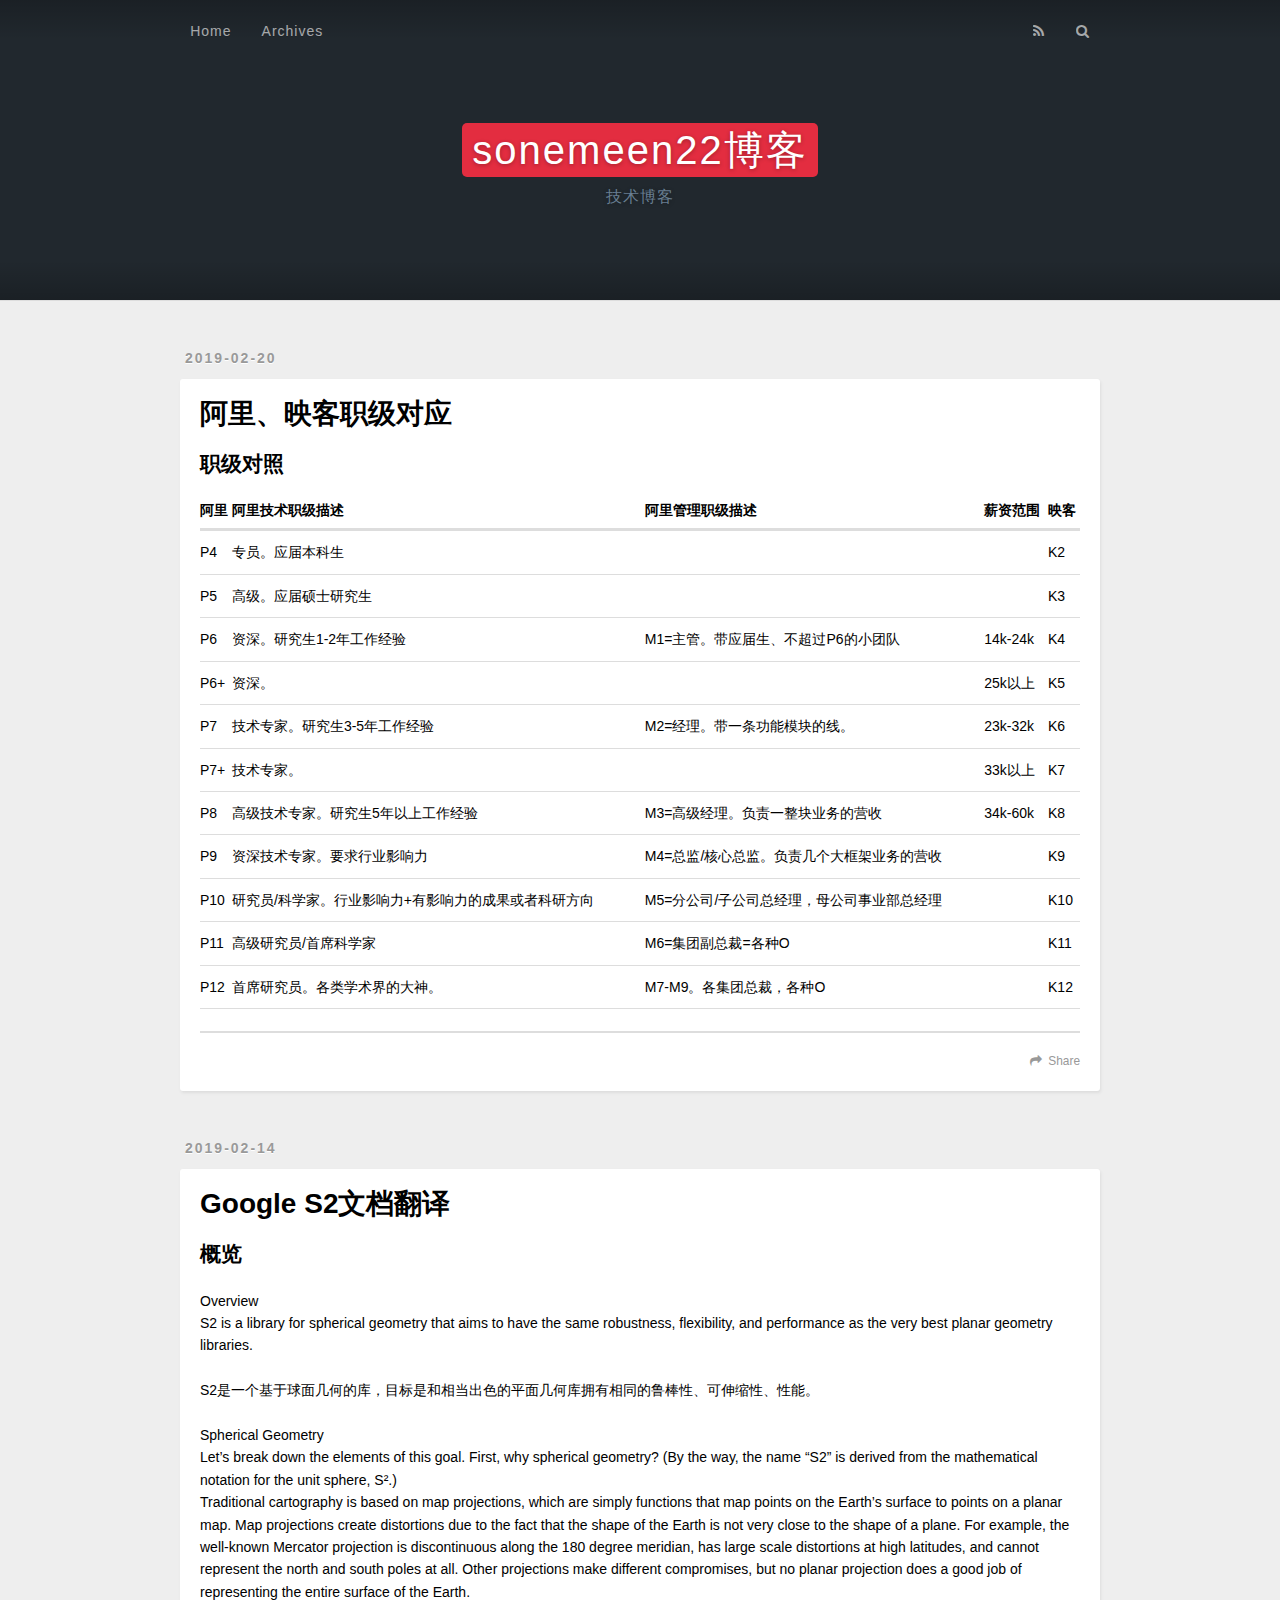
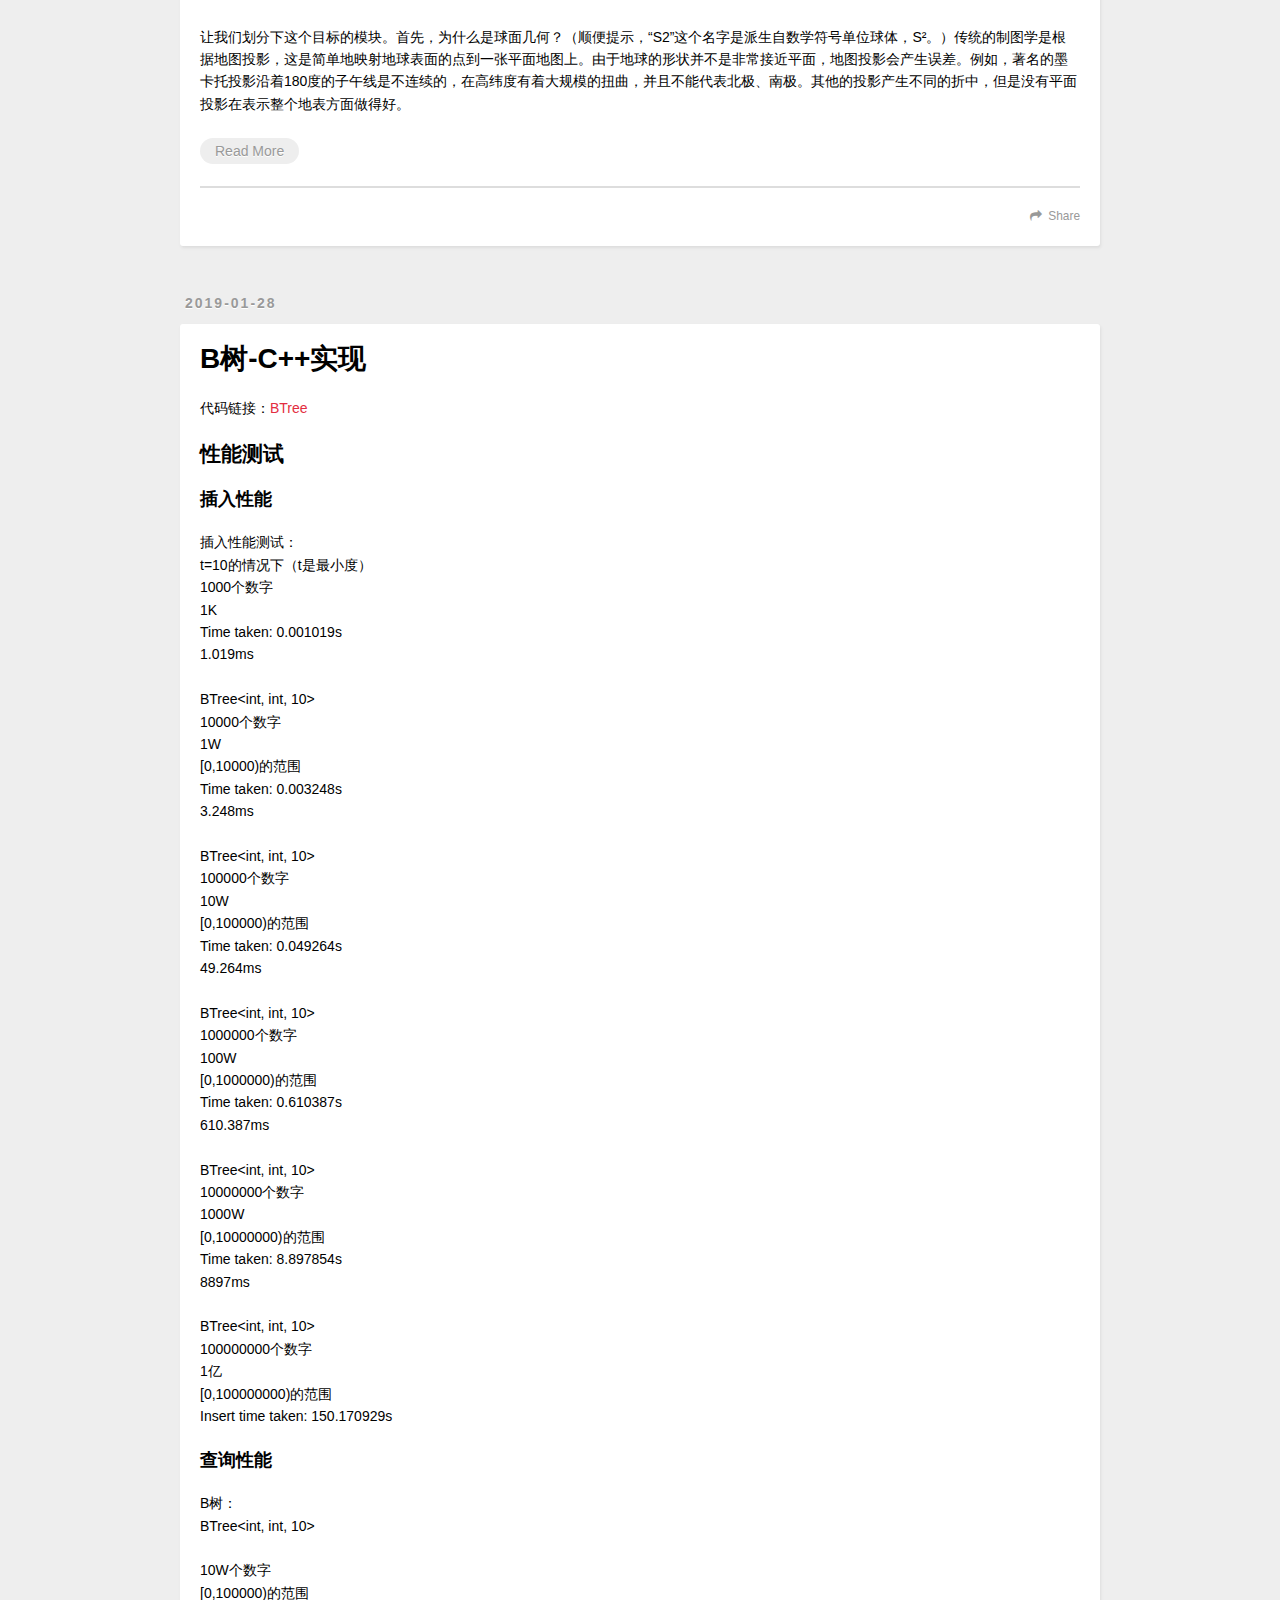
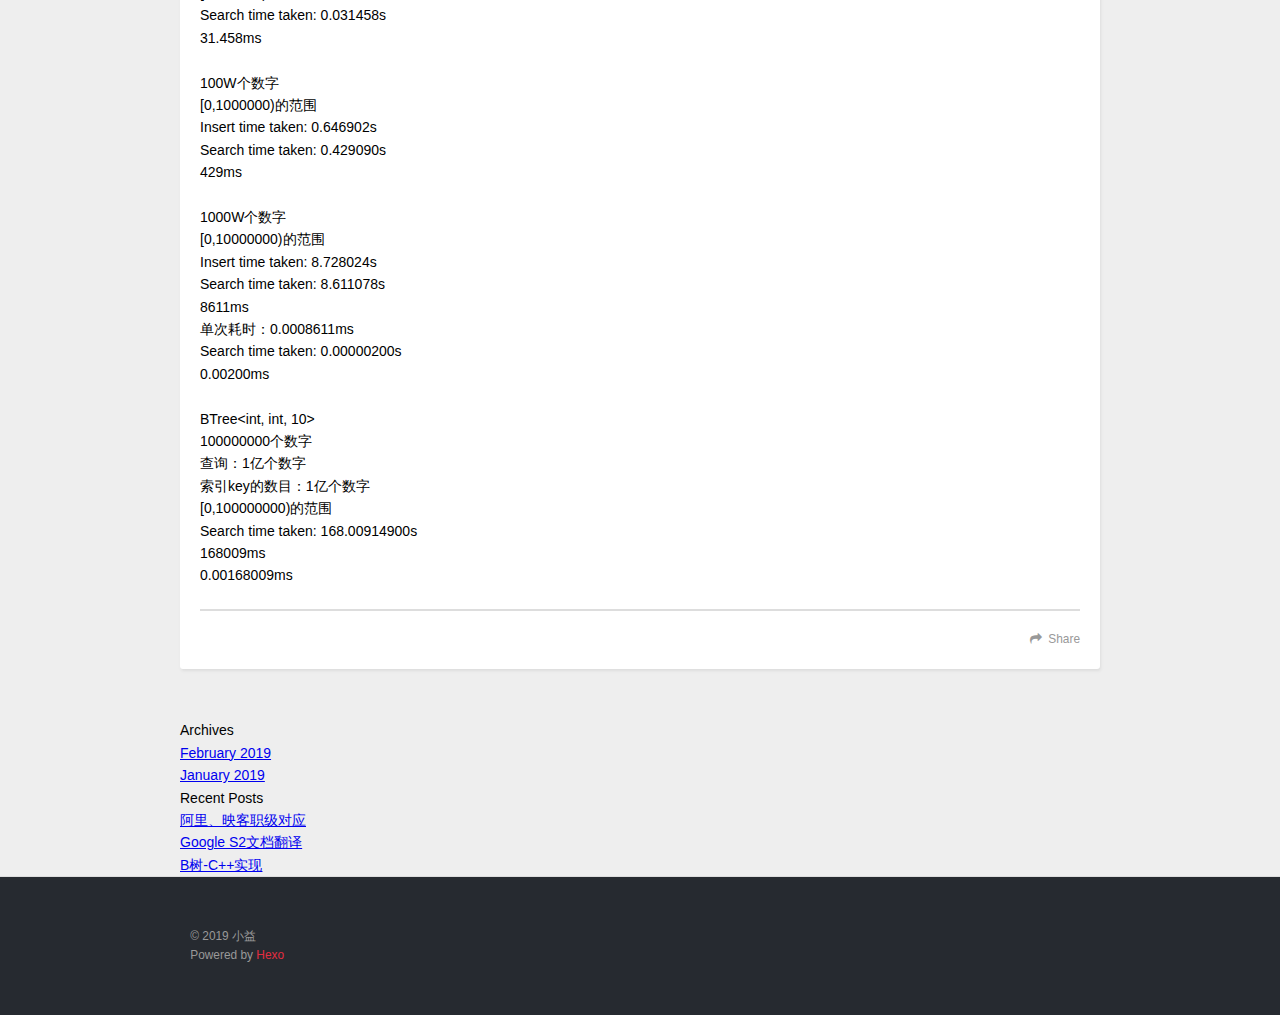
==== commit b5dcb0ac: "默认主题" ====
--- a/index.html
+++ b/index.html
@@ -1,18 +1,8 @@
 <!DOCTYPE html>
-<html class="full-height">
+<html>
 <head><meta name="generator" content="Hexo 3.8.0">
   <meta charset="utf-8">
-  <link rel="stylesheet" href="//cdn.bootcss.com/bulma/0.4.1/css/bulma.min.css">
-  <style>
-    /*! bulma.io v0.4.1 | MIT License | github.com/jgthms/bulma */@-webkit-keyframes spinAround{from{-webkit-transform:rotate(0);transform:rotate(0)}to{-webkit-transform:rotate(359deg);transform:rotate(359deg)}}@keyframes spinAround{from{-webkit-transform:rotate(0);transform:rotate(0)}to{-webkit-transform:rotate(359deg);transform:rotate(359deg)}}/*! minireset.css v0.0.2 | MIT License | github.com/jgthms/minireset.css */blockquote,body,dd,dl,dt,fieldset,figure,h1,h2,h3,h4,h5,h6,hr,html,iframe,legend,li,ol,p,pre,textarea,ul{margin:0;padding:0}h1,h2,h3,h4,h5,h6{font-size:100%;font-weight:400}ul{list-style:none}button,input,select,textarea{margin:0}html{box-sizing:border-box}*{box-sizing:inherit}:after,:before{box-sizing:inherit}audio,img,object,video{height:auto;max-width:100%}iframe{border:0}table{border-collapse:collapse;border-spacing:0}td,th{padding:0;text-align:left}html{background-color:#fff;font-size:16px;-moz-osx-font-smoothing:grayscale;-webkit-font-smoothing:antialiased;min-width:300px;overflow-x:hidden;overflow-y:scroll;text-rendering:optimizeLegibility}article,aside,figure,footer,header,hgroup,section{display:block}body,button,input,select,textarea{font-family:BlinkMacSystemFont,-apple-system,"Segoe UI",Roboto,Oxygen,Ubuntu,Cantarell,"Fira Sans","Droid Sans","Helvetica Neue",Helvetica,Arial,sans-serif}code,pre{-moz-osx-font-smoothing:auto;-webkit-font-smoothing:auto;font-family:monospace}body{color:#4a4a4a;font-size:1rem;font-weight:400;line-height:1.5}a{color:#00d1b2;cursor:pointer;text-decoration:none;-webkit-transition:none 86ms ease-out;transition:none 86ms ease-out}a:hover{color:#363636}code{background-color:#f5f5f5;color:#ff3860;font-size:.8em;font-weight:400;padding:.25em .5em .25em}hr{background-color:#dbdbdb;border:none;display:block;height:1px;margin:1.5rem 0}img{max-width:100%}input[type=checkbox],input[type=radio]{vertical-align:baseline}small{font-size:.8em}span{font-style:inherit;font-weight:inherit}strong{color:#363636;font-weight:700}pre{background-color:#f5f5f5;color:#4a4a4a;font-size:.8em;white-space:pre;word-wrap:normal}pre code{-webkit-overflow-scrolling:touch;background:0 0;color:inherit;display:block;font-size:1em;overflow-x:auto;padding:1.25rem 1.5rem}table{width:100%}table td,table th{text-align:left;vertical-align:top}table th{color:#363636}.is-block{display:block}@media screen and (max-width:768px){.is-block-mobile{display:block!important}}@media screen and (min-width:769px),print{.is-block-tablet{display:block!important}}@media screen and (min-width:769px) and (max-width:999px){.is-block-tablet-only{display:block!important}}@media screen and (max-width:999px){.is-block-touch{display:block!important}}@media screen and (min-width:1000px){.is-block-desktop{display:block!important}}@media screen and (min-width:1000px) and (max-width:1191px){.is-block-desktop-only{display:block!important}}@media screen and (min-width:1192px){.is-block-widescreen{display:block!important}}.is-flex{display:-webkit-box;display:-ms-flexbox;display:flex}@media screen and (max-width:768px){.is-flex-mobile{display:-webkit-box!important;display:-ms-flexbox!important;display:flex!important}}@media screen and (min-width:769px),print{.is-flex-tablet{display:-webkit-box!important;display:-ms-flexbox!important;display:flex!important}}@media screen and (min-width:769px) and (max-width:999px){.is-flex-tablet-only{display:-webkit-box!important;display:-ms-flexbox!important;display:flex!important}}@media screen and (max-width:999px){.is-flex-touch{display:-webkit-box!important;display:-ms-flexbox!important;display:flex!important}}@media screen and (min-width:1000px){.is-flex-desktop{display:-webkit-box!important;display:-ms-flexbox!important;display:flex!important}}@media screen and (min-width:1000px) and (max-width:1191px){.is-flex-desktop-only{display:-webkit-box!important;display:-ms-flexbox!important;display:flex!important}}@media screen and (min-width:1192px){.is-flex-widescreen{display:-webkit-box!important;display:-ms-flexbox!important;display:flex!important}}.is-inline{display:inline}@media screen and (max-width:768px){.is-inline-mobile{display:inline!important}}@media screen and (min-width:769px),print{.is-inline-tablet{display:inline!important}}@media screen and (min-width:769px) and (max-width:999px){.is-inline-tablet-only{display:inline!important}}@media screen and (max-width:999px){.is-inline-touch{display:inline!important}}@media screen and (min-width:1000px){.is-inline-desktop{display:inline!important}}@media screen and (min-width:1000px) and (max-width:1191px){.is-inline-desktop-only{display:inline!important}}@media screen and (min-width:1192px){.is-inline-widescreen{display:inline!important}}.is-inline-block{display:inline-block}@media screen and (max-width:768px){.is-inline-block-mobile{display:inline-block!important}}@media screen and (min-width:769px),print{.is-inline-block-tablet{display:inline-block!important}}@media screen and (min-width:769px) and (max-width:999px){.is-inline-block-tablet-only{display:inline-block!important}}@media screen and (max-width:999px){.is-inline-block-touch{display:inline-block!important}}@media screen and (min-width:1000px){.is-inline-block-desktop{display:inline-block!important}}@media screen and (min-width:1000px) and (max-width:1191px){.is-inline-block-desktop-only{display:inline-block!important}}@media screen and (min-width:1192px){.is-inline-block-widescreen{display:inline-block!important}}.is-inline-flex{display:-webkit-inline-box;display:-ms-inline-flexbox;display:inline-flex}@media screen and (max-width:768px){.is-inline-flex-mobile{display:-webkit-inline-box!important;display:-ms-inline-flexbox!important;display:inline-flex!important}}@media screen and (min-width:769px),print{.is-inline-flex-tablet{display:-webkit-inline-box!important;display:-ms-inline-flexbox!important;display:inline-flex!important}}@media screen and (min-width:769px) and (max-width:999px){.is-inline-flex-tablet-only{display:-webkit-inline-box!important;display:-ms-inline-flexbox!important;display:inline-flex!important}}@media screen and (max-width:999px){.is-inline-flex-touch{display:-webkit-inline-box!important;display:-ms-inline-flexbox!important;display:inline-flex!important}}@media screen and (min-width:1000px){.is-inline-flex-desktop{display:-webkit-inline-box!important;display:-ms-inline-flexbox!important;display:inline-flex!important}}@media screen and (min-width:1000px) and (max-width:1191px){.is-inline-flex-desktop-only{display:-webkit-inline-box!important;display:-ms-inline-flexbox!important;display:inline-flex!important}}@media screen and (min-width:1192px){.is-inline-flex-widescreen{display:-webkit-inline-box!important;display:-ms-inline-flexbox!important;display:inline-flex!important}}.is-clearfix:after{clear:both;content:" ";display:table}.is-pulled-left{float:left}.is-pulled-right{float:right}.is-clipped{overflow:hidden!important}.is-overlay{bottom:0;left:0;position:absolute;right:0;top:0}.has-text-centered{text-align:center}.has-text-left{text-align:left}.has-text-right{text-align:right}.has-text-white{color:#fff}a.has-text-white:focus,a.has-text-white:hover{color:#e6e6e6}.has-text-black{color:#0a0a0a}a.has-text-black:focus,a.has-text-black:hover{color:#000}.has-text-light{color:#f5f5f5}a.has-text-light:focus,a.has-text-light:hover{color:#dbdbdb}.has-text-dark{color:#363636}a.has-text-dark:focus,a.has-text-dark:hover{color:#1c1c1c}.has-text-primary{color:#00d1b2}a.has-text-primary:focus,a.has-text-primary:hover{color:#009e86}.has-text-info{color:#3273dc}a.has-text-info:focus,a.has-text-info:hover{color:#205bbc}.has-text-success{color:#23d160}a.has-text-success:focus,a.has-text-success:hover{color:#1ca64c}.has-text-warning{color:#ffdd57}a.has-text-warning:focus,a.has-text-warning:hover{color:#ffd324}.has-text-danger{color:#ff3860}a.has-text-danger:focus,a.has-text-danger:hover{color:#ff0537}.is-hidden{display:none!important}@media screen and (max-width:768px){.is-hidden-mobile{display:none!important}}@media screen and (min-width:769px),print{.is-hidden-tablet{display:none!important}}@media screen and (min-width:769px) and (max-width:999px){.is-hidden-tablet-only{display:none!important}}@media screen and (max-width:999px){.is-hidden-touch{display:none!important}}@media screen and (min-width:1000px){.is-hidden-desktop{display:none!important}}@media screen and (min-width:1000px) and (max-width:1191px){.is-hidden-desktop-only{display:none!important}}@media screen and (min-width:1192px){.is-hidden-widescreen{display:none!important}}.is-marginless{margin:0!important}.is-paddingless{padding:0!important}.is-unselectable{-webkit-touch-callout:none;-webkit-user-select:none;-moz-user-select:none;-ms-user-select:none;user-select:none}.box{background-color:#fff;border-radius:5px;box-shadow:0 2px 3px rgba(10,10,10,.1),0 0 0 1px rgba(10,10,10,.1);display:block;padding:1.25rem}.box:not(:last-child){margin-bottom:1.5rem}a.box:focus,a.box:hover{box-shadow:0 2px 3px rgba(10,10,10,.1),0 0 0 1px #00d1b2}a.box:active{box-shadow:inset 0 1px 2px rgba(10,10,10,.2),0 0 0 1px #00d1b2}.button{-moz-appearance:none;-webkit-appearance:none;-webkit-box-align:center;-ms-flex-align:center;align-items:center;border:1px solid transparent;border-radius:3px;box-shadow:none;display:-webkit-inline-box;display:-ms-inline-flexbox;display:inline-flex;font-size:1rem;height:2.25em;-webkit-box-pack:start;-ms-flex-pack:start;justify-content:flex-start;line-height:1.5;padding-bottom:calc(.375em - 1px);padding-left:calc(.625em - 1px);padding-right:calc(.625em - 1px);padding-top:calc(.375em - 1px);position:relative;vertical-align:top;-webkit-touch-callout:none;-webkit-user-select:none;-moz-user-select:none;-ms-user-select:none;user-select:none;background-color:#fff;border-color:#dbdbdb;color:#363636;cursor:pointer;-webkit-box-pack:center;-ms-flex-pack:center;justify-content:center;padding-left:.75em;padding-right:.75em;text-align:center;white-space:nowrap}.button.is-active,.button.is-focused,.button:active,.button:focus{outline:0}.button[disabled]{cursor:not-allowed}.button strong{color:inherit}.button .icon,.button .icon.is-large,.button .icon.is-medium,.button .icon.is-small{height:1.5em;width:1.5em}.button .icon:first-child:not(:last-child){margin-left:calc(-.375em - 1px);margin-right:.1875em}.button .icon:last-child:not(:first-child){margin-left:.1875em;margin-right:calc(-.375em - 1px)}.button .icon:first-child:last-child{margin-left:calc(-.375em - 1px);margin-right:calc(-.375em - 1px)}.button.is-hovered,.button:hover{border-color:#b5b5b5;color:#363636}.button.is-focused,.button:focus{border-color:#00d1b2;box-shadow:0 0 .5em rgba(0,209,178,.25);color:#363636}.button.is-active,.button:active{border-color:#4a4a4a;box-shadow:inset 0 1px 2px rgba(10,10,10,.2);color:#363636}.button.is-link{background-color:transparent;border-color:transparent;color:#4a4a4a;text-decoration:underline}.button.is-link.is-active,.button.is-link.is-focused,.button.is-link.is-hovered,.button.is-link:active,.button.is-link:focus,.button.is-link:hover{background-color:#f5f5f5;color:#363636}.button.is-link[disabled]{background-color:transparent;border-color:transparent;box-shadow:none}.button.is-white{background-color:#fff;border-color:transparent;color:#0a0a0a}.button.is-white.is-hovered,.button.is-white:hover{background-color:#f9f9f9;border-color:transparent;color:#0a0a0a}.button.is-white.is-focused,.button.is-white:focus{border-color:transparent;box-shadow:0 0 .5em rgba(255,255,255,.25);color:#0a0a0a}.button.is-white.is-active,.button.is-white:active{background-color:#f2f2f2;border-color:transparent;box-shadow:inset 0 1px 2px rgba(10,10,10,.2);color:#0a0a0a}.button.is-white[disabled]{background-color:#fff;border-color:transparent;box-shadow:none}.button.is-white.is-inverted{background-color:#0a0a0a;color:#fff}.button.is-white.is-inverted:hover{background-color:#000}.button.is-white.is-inverted[disabled]{background-color:#0a0a0a;border-color:transparent;box-shadow:none;color:#fff}.button.is-white.is-loading:after{border-color:transparent transparent #0a0a0a #0a0a0a!important}.button.is-white.is-outlined{background-color:transparent;border-color:#fff;color:#fff}.button.is-white.is-outlined:focus,.button.is-white.is-outlined:hover{background-color:#fff;border-color:#fff;color:#0a0a0a}.button.is-white.is-outlined.is-loading:after{border-color:transparent transparent #fff #fff!important}.button.is-white.is-outlined[disabled]{background-color:transparent;border-color:#fff;box-shadow:none;color:#fff}.button.is-white.is-inverted.is-outlined{background-color:transparent;border-color:#0a0a0a;color:#0a0a0a}.button.is-white.is-inverted.is-outlined:focus,.button.is-white.is-inverted.is-outlined:hover{background-color:#0a0a0a;color:#fff}.button.is-white.is-inverted.is-outlined[disabled]{background-color:transparent;border-color:#0a0a0a;box-shadow:none;color:#0a0a0a}.button.is-black{background-color:#0a0a0a;border-color:transparent;color:#fff}.button.is-black.is-hovered,.button.is-black:hover{background-color:#040404;border-color:transparent;color:#fff}.button.is-black.is-focused,.button.is-black:focus{border-color:transparent;box-shadow:0 0 .5em rgba(10,10,10,.25);color:#fff}.button.is-black.is-active,.button.is-black:active{background-color:#000;border-color:transparent;box-shadow:inset 0 1px 2px rgba(10,10,10,.2);color:#fff}.button.is-black[disabled]{background-color:#0a0a0a;border-color:transparent;box-shadow:none}.button.is-black.is-inverted{background-color:#fff;color:#0a0a0a}.button.is-black.is-inverted:hover{background-color:#f2f2f2}.button.is-black.is-inverted[disabled]{background-color:#fff;border-color:transparent;box-shadow:none;color:#0a0a0a}.button.is-black.is-loading:after{border-color:transparent transparent #fff #fff!important}.button.is-black.is-outlined{background-color:transparent;border-color:#0a0a0a;color:#0a0a0a}.button.is-black.is-outlined:focus,.button.is-black.is-outlined:hover{background-color:#0a0a0a;border-color:#0a0a0a;color:#fff}.button.is-black.is-outlined.is-loading:after{border-color:transparent transparent #0a0a0a #0a0a0a!important}.button.is-black.is-outlined[disabled]{background-color:transparent;border-color:#0a0a0a;box-shadow:none;color:#0a0a0a}.button.is-black.is-inverted.is-outlined{background-color:transparent;border-color:#fff;color:#fff}.button.is-black.is-inverted.is-outlined:focus,.button.is-black.is-inverted.is-outlined:hover{background-color:#fff;color:#0a0a0a}.button.is-black.is-inverted.is-outlined[disabled]{background-color:transparent;border-color:#fff;box-shadow:none;color:#fff}.button.is-light{background-color:#f5f5f5;border-color:transparent;color:#363636}.button.is-light.is-hovered,.button.is-light:hover{background-color:#eee;border-color:transparent;color:#363636}.button.is-light.is-focused,.button.is-light:focus{border-color:transparent;box-shadow:0 0 .5em rgba(245,245,245,.25);color:#363636}.button.is-light.is-active,.button.is-light:active{background-color:#e8e8e8;border-color:transparent;box-shadow:inset 0 1px 2px rgba(10,10,10,.2);color:#363636}.button.is-light[disabled]{background-color:#f5f5f5;border-color:transparent;box-shadow:none}.button.is-light.is-inverted{background-color:#363636;color:#f5f5f5}.button.is-light.is-inverted:hover{background-color:#292929}.button.is-light.is-inverted[disabled]{background-color:#363636;border-color:transparent;box-shadow:none;color:#f5f5f5}.button.is-light.is-loading:after{border-color:transparent transparent #363636 #363636!important}.button.is-light.is-outlined{background-color:transparent;border-color:#f5f5f5;color:#f5f5f5}.button.is-light.is-outlined:focus,.button.is-light.is-outlined:hover{background-color:#f5f5f5;border-color:#f5f5f5;color:#363636}.button.is-light.is-outlined.is-loading:after{border-color:transparent transparent #f5f5f5 #f5f5f5!important}.button.is-light.is-outlined[disabled]{background-color:transparent;border-color:#f5f5f5;box-shadow:none;color:#f5f5f5}.button.is-light.is-inverted.is-outlined{background-color:transparent;border-color:#363636;color:#363636}.button.is-light.is-inverted.is-outlined:focus,.button.is-light.is-inverted.is-outlined:hover{background-color:#363636;color:#f5f5f5}.button.is-light.is-inverted.is-outlined[disabled]{background-color:transparent;border-color:#363636;box-shadow:none;color:#363636}.button.is-dark{background-color:#363636;border-color:transparent;color:#f5f5f5}.button.is-dark.is-hovered,.button.is-dark:hover{background-color:#2f2f2f;border-color:transparent;color:#f5f5f5}.button.is-dark.is-focused,.button.is-dark:focus{border-color:transparent;box-shadow:0 0 .5em rgba(54,54,54,.25);color:#f5f5f5}.button.is-dark.is-active,.button.is-dark:active{background-color:#292929;border-color:transparent;box-shadow:inset 0 1px 2px rgba(10,10,10,.2);color:#f5f5f5}.button.is-dark[disabled]{background-color:#363636;border-color:transparent;box-shadow:none}.button.is-dark.is-inverted{background-color:#f5f5f5;color:#363636}.button.is-dark.is-inverted:hover{background-color:#e8e8e8}.button.is-dark.is-inverted[disabled]{background-color:#f5f5f5;border-color:transparent;box-shadow:none;color:#363636}.button.is-dark.is-loading:after{border-color:transparent transparent #f5f5f5 #f5f5f5!important}.button.is-dark.is-outlined{background-color:transparent;border-color:#363636;color:#363636}.button.is-dark.is-outlined:focus,.button.is-dark.is-outlined:hover{background-color:#363636;border-color:#363636;color:#f5f5f5}.button.is-dark.is-outlined.is-loading:after{border-color:transparent transparent #363636 #363636!important}.button.is-dark.is-outlined[disabled]{background-color:transparent;border-color:#363636;box-shadow:none;color:#363636}.button.is-dark.is-inverted.is-outlined{background-color:transparent;border-color:#f5f5f5;color:#f5f5f5}.button.is-dark.is-inverted.is-outlined:focus,.button.is-dark.is-inverted.is-outlined:hover{background-color:#f5f5f5;color:#363636}.button.is-dark.is-inverted.is-outlined[disabled]{background-color:transparent;border-color:#f5f5f5;box-shadow:none;color:#f5f5f5}.button.is-primary{background-color:#00d1b2;border-color:transparent;color:#fff}.button.is-primary.is-hovered,.button.is-primary:hover{background-color:#00c4a7;border-color:transparent;color:#fff}.button.is-primary.is-focused,.button.is-primary:focus{border-color:transparent;box-shadow:0 0 .5em rgba(0,209,178,.25);color:#fff}.button.is-primary.is-active,.button.is-primary:active{background-color:#00b89c;border-color:transparent;box-shadow:inset 0 1px 2px rgba(10,10,10,.2);color:#fff}.button.is-primary[disabled]{background-color:#00d1b2;border-color:transparent;box-shadow:none}.button.is-primary.is-inverted{background-color:#fff;color:#00d1b2}.button.is-primary.is-inverted:hover{background-color:#f2f2f2}.button.is-primary.is-inverted[disabled]{background-color:#fff;border-color:transparent;box-shadow:none;color:#00d1b2}.button.is-primary.is-loading:after{border-color:transparent transparent #fff #fff!important}.button.is-primary.is-outlined{background-color:transparent;border-color:#00d1b2;color:#00d1b2}.button.is-primary.is-outlined:focus,.button.is-primary.is-outlined:hover{background-color:#00d1b2;border-color:#00d1b2;color:#fff}.button.is-primary.is-outlined.is-loading:after{border-color:transparent transparent #00d1b2 #00d1b2!important}.button.is-primary.is-outlined[disabled]{background-color:transparent;border-color:#00d1b2;box-shadow:none;color:#00d1b2}.button.is-primary.is-inverted.is-outlined{background-color:transparent;border-color:#fff;color:#fff}.button.is-primary.is-inverted.is-outlined:focus,.button.is-primary.is-inverted.is-outlined:hover{background-color:#fff;color:#00d1b2}.button.is-primary.is-inverted.is-outlined[disabled]{background-color:transparent;border-color:#fff;box-shadow:none;color:#fff}.button.is-info{background-color:#3273dc;border-color:transparent;color:#fff}.button.is-info.is-hovered,.button.is-info:hover{background-color:#276cda;border-color:transparent;color:#fff}.button.is-info.is-focused,.button.is-info:focus{border-color:transparent;box-shadow:0 0 .5em rgba(50,115,220,.25);color:#fff}.button.is-info.is-active,.button.is-info:active{background-color:#2366d1;border-color:transparent;box-shadow:inset 0 1px 2px rgba(10,10,10,.2);color:#fff}.button.is-info[disabled]{background-color:#3273dc;border-color:transparent;box-shadow:none}.button.is-info.is-inverted{background-color:#fff;color:#3273dc}.button.is-info.is-inverted:hover{background-color:#f2f2f2}.button.is-info.is-inverted[disabled]{background-color:#fff;border-color:transparent;box-shadow:none;color:#3273dc}.button.is-info.is-loading:after{border-color:transparent transparent #fff #fff!important}.button.is-info.is-outlined{background-color:transparent;border-color:#3273dc;color:#3273dc}.button.is-info.is-outlined:focus,.button.is-info.is-outlined:hover{background-color:#3273dc;border-color:#3273dc;color:#fff}.button.is-info.is-outlined.is-loading:after{border-color:transparent transparent #3273dc #3273dc!important}.button.is-info.is-outlined[disabled]{background-color:transparent;border-color:#3273dc;box-shadow:none;color:#3273dc}.button.is-info.is-inverted.is-outlined{background-color:transparent;border-color:#fff;color:#fff}.button.is-info.is-inverted.is-outlined:focus,.button.is-info.is-inverted.is-outlined:hover{background-color:#fff;color:#3273dc}.button.is-info.is-inverted.is-outlined[disabled]{background-color:transparent;border-color:#fff;box-shadow:none;color:#fff}.button.is-success{background-color:#23d160;border-color:transparent;color:#fff}.button.is-success.is-hovered,.button.is-success:hover{background-color:#22c65b;border-color:transparent;color:#fff}.button.is-success.is-focused,.button.is-success:focus{border-color:transparent;box-shadow:0 0 .5em rgba(35,209,96,.25);color:#fff}.button.is-success.is-active,.button.is-success:active{background-color:#20bc56;border-color:transparent;box-shadow:inset 0 1px 2px rgba(10,10,10,.2);color:#fff}.button.is-success[disabled]{background-color:#23d160;border-color:transparent;box-shadow:none}.button.is-success.is-inverted{background-color:#fff;color:#23d160}.button.is-success.is-inverted:hover{background-color:#f2f2f2}.button.is-success.is-inverted[disabled]{background-color:#fff;border-color:transparent;box-shadow:none;color:#23d160}.button.is-success.is-loading:after{border-color:transparent transparent #fff #fff!important}.button.is-success.is-outlined{background-color:transparent;border-color:#23d160;color:#23d160}.button.is-success.is-outlined:focus,.button.is-success.is-outlined:hover{background-color:#23d160;border-color:#23d160;color:#fff}.button.is-success.is-outlined.is-loading:after{border-color:transparent transparent #23d160 #23d160!important}.button.is-success.is-outlined[disabled]{background-color:transparent;border-color:#23d160;box-shadow:none;color:#23d160}.button.is-success.is-inverted.is-outlined{background-color:transparent;border-color:#fff;color:#fff}.button.is-success.is-inverted.is-outlined:focus,.button.is-success.is-inverted.is-outlined:hover{background-color:#fff;color:#23d160}.button.is-success.is-inverted.is-outlined[disabled]{background-color:transparent;border-color:#fff;box-shadow:none;color:#fff}.button.is-warning{background-color:#ffdd57;border-color:transparent;color:rgba(0,0,0,.7)}.button.is-warning.is-hovered,.button.is-warning:hover{background-color:#ffdb4a;border-color:transparent;color:rgba(0,0,0,.7)}.button.is-warning.is-focused,.button.is-warning:focus{border-color:transparent;box-shadow:0 0 .5em rgba(255,221,87,.25);color:rgba(0,0,0,.7)}.button.is-warning.is-active,.button.is-warning:active{background-color:#ffd83d;border-color:transparent;box-shadow:inset 0 1px 2px rgba(10,10,10,.2);color:rgba(0,0,0,.7)}.button.is-warning[disabled]{background-color:#ffdd57;border-color:transparent;box-shadow:none}.button.is-warning.is-inverted{background-color:rgba(0,0,0,.7);color:#ffdd57}.button.is-warning.is-inverted:hover{background-color:rgba(0,0,0,.7)}.button.is-warning.is-inverted[disabled]{background-color:rgba(0,0,0,.7);border-color:transparent;box-shadow:none;color:#ffdd57}.button.is-warning.is-loading:after{border-color:transparent transparent rgba(0,0,0,.7) rgba(0,0,0,.7)!important}.button.is-warning.is-outlined{background-color:transparent;border-color:#ffdd57;color:#ffdd57}.button.is-warning.is-outlined:focus,.button.is-warning.is-outlined:hover{background-color:#ffdd57;border-color:#ffdd57;color:rgba(0,0,0,.7)}.button.is-warning.is-outlined.is-loading:after{border-color:transparent transparent #ffdd57 #ffdd57!important}.button.is-warning.is-outlined[disabled]{background-color:transparent;border-color:#ffdd57;box-shadow:none;color:#ffdd57}.button.is-warning.is-inverted.is-outlined{background-color:transparent;border-color:rgba(0,0,0,.7);color:rgba(0,0,0,.7)}.button.is-warning.is-inverted.is-outlined:focus,.button.is-warning.is-inverted.is-outlined:hover{background-color:rgba(0,0,0,.7);color:#ffdd57}.button.is-warning.is-inverted.is-outlined[disabled]{background-color:transparent;border-color:rgba(0,0,0,.7);box-shadow:none;color:rgba(0,0,0,.7)}.button.is-danger{background-color:#ff3860;border-color:transparent;color:#fff}.button.is-danger.is-hovered,.button.is-danger:hover{background-color:#ff2b56;border-color:transparent;color:#fff}.button.is-danger.is-focused,.button.is-danger:focus{border-color:transparent;box-shadow:0 0 .5em rgba(255,56,96,.25);color:#fff}.button.is-danger.is-active,.button.is-danger:active{background-color:#ff1f4b;border-color:transparent;box-shadow:inset 0 1px 2px rgba(10,10,10,.2);color:#fff}.button.is-danger[disabled]{background-color:#ff3860;border-color:transparent;box-shadow:none}.button.is-danger.is-inverted{background-color:#fff;color:#ff3860}.button.is-danger.is-inverted:hover{background-color:#f2f2f2}.button.is-danger.is-inverted[disabled]{background-color:#fff;border-color:transparent;box-shadow:none;color:#ff3860}.button.is-danger.is-loading:after{border-color:transparent transparent #fff #fff!important}.button.is-danger.is-outlined{background-color:transparent;border-color:#ff3860;color:#ff3860}.button.is-danger.is-outlined:focus,.button.is-danger.is-outlined:hover{background-color:#ff3860;border-color:#ff3860;color:#fff}.button.is-danger.is-outlined.is-loading:after{border-color:transparent transparent #ff3860 #ff3860!important}.button.is-danger.is-outlined[disabled]{background-color:transparent;border-color:#ff3860;box-shadow:none;color:#ff3860}.button.is-danger.is-inverted.is-outlined{background-color:transparent;border-color:#fff;color:#fff}.button.is-danger.is-inverted.is-outlined:focus,.button.is-danger.is-inverted.is-outlined:hover{background-color:#fff;color:#ff3860}.button.is-danger.is-inverted.is-outlined[disabled]{background-color:transparent;border-color:#fff;box-shadow:none;color:#fff}.button.is-small{border-radius:2px;font-size:.75rem}.button.is-medium{font-size:1.25rem}.button.is-large{font-size:1.5rem}.button[disabled]{background-color:#fff;border-color:#dbdbdb;box-shadow:none;opacity:.5}.button.is-fullwidth{display:-webkit-box;display:-ms-flexbox;display:flex;width:100%}.button.is-loading{color:transparent!important;pointer-events:none}.button.is-loading:after{-webkit-animation:spinAround .5s infinite linear;animation:spinAround .5s infinite linear;border:2px solid #dbdbdb;border-radius:290486px;border-right-color:transparent;border-top-color:transparent;content:"";display:block;height:1em;position:relative;width:1em;position:absolute;left:calc(50% - (1em / 2));top:calc(50% - (1em / 2));position:absolute!important}button.button,input[type=submit].button{line-height:1;padding-bottom:.4em;padding-top:.35em}.content{color:#4a4a4a}.content:not(:last-child){margin-bottom:1.5rem}.content li+li{margin-top:.25em}.content blockquote:not(:last-child),.content dl:not(:last-child),.content ol:not(:last-child),.content p:not(:last-child),.content pre:not(:last-child),.content table:not(:last-child),.content ul:not(:last-child){margin-bottom:1em}.content h1,.content h2,.content h3,.content h4,.content h5,.content h6{color:#363636;font-weight:400;line-height:1.125}.content h1{font-size:2em;margin-bottom:.5em}.content h1:not(:first-child){margin-top:1em}.content h2{font-size:1.75em;margin-bottom:.5714em}.content h2:not(:first-child){margin-top:1.1428em}.content h3{font-size:1.5em;margin-bottom:.6666em}.content h3:not(:first-child){margin-top:1.3333em}.content h4{font-size:1.25em;margin-bottom:.8em}.content h5{font-size:1.125em;margin-bottom:.8888em}.content h6{font-size:1em;margin-bottom:1em}.content blockquote{background-color:#f5f5f5;border-left:5px solid #dbdbdb;padding:1.25em 1.5em}.content ol{list-style:decimal outside;margin-left:2em;margin-right:2em;margin-top:1em}.content ul{list-style:disc outside;margin-left:2em;margin-right:2em;margin-top:1em}.content ul ul{list-style-type:circle;margin-top:.5em}.content ul ul ul{list-style-type:square}.content dd{margin-left:2em}.content pre{-webkit-overflow-scrolling:touch;overflow-x:auto;padding:1.25em 1.5em;white-space:pre;word-wrap:normal}.content table{width:100%}.content table td,.content table th{border:1px solid #dbdbdb;border-width:0 0 1px;padding:.5em .75em;vertical-align:top}.content table th{color:#363636;text-align:left}.content table tr:hover{background-color:#f5f5f5}.content table thead td,.content table thead th{border-width:0 0 2px;color:#363636}.content table tfoot td,.content table tfoot th{border-width:2px 0 0;color:#363636}.content table tbody tr:last-child td,.content table tbody tr:last-child th{border-bottom-width:0}.content.is-small{font-size:.75rem}.content.is-medium{font-size:1.25rem}.content.is-large{font-size:1.5rem}.input,.textarea{-moz-appearance:none;-webkit-appearance:none;-webkit-box-align:center;-ms-flex-align:center;align-items:center;border:1px solid transparent;border-radius:3px;box-shadow:none;display:-webkit-inline-box;display:-ms-inline-flexbox;display:inline-flex;font-size:1rem;height:2.25em;-webkit-box-pack:start;-ms-flex-pack:start;justify-content:flex-start;line-height:1.5;padding-bottom:calc(.375em - 1px);padding-left:calc(.625em - 1px);padding-right:calc(.625em - 1px);padding-top:calc(.375em - 1px);position:relative;vertical-align:top;background-color:#fff;border-color:#dbdbdb;color:#363636;box-shadow:inset 0 1px 2px rgba(10,10,10,.1);max-width:100%;width:100%}.input.is-active,.input.is-focused,.input:active,.input:focus,.textarea.is-active,.textarea.is-focused,.textarea:active,.textarea:focus{outline:0}.input[disabled],.textarea[disabled]{cursor:not-allowed}.input.is-hovered,.input:hover,.textarea.is-hovered,.textarea:hover{border-color:#b5b5b5}.input.is-active,.input.is-focused,.input:active,.input:focus,.textarea.is-active,.textarea.is-focused,.textarea:active,.textarea:focus{border-color:#00d1b2}.input[disabled],.textarea[disabled]{background-color:#f5f5f5;border-color:#f5f5f5;box-shadow:none;color:#7a7a7a}.input[disabled]::-moz-placeholder,.textarea[disabled]::-moz-placeholder{color:rgba(54,54,54,.3)}.input[disabled]::-webkit-input-placeholder,.textarea[disabled]::-webkit-input-placeholder{color:rgba(54,54,54,.3)}.input[disabled]:-moz-placeholder,.textarea[disabled]:-moz-placeholder{color:rgba(54,54,54,.3)}.input[disabled]:-ms-input-placeholder,.textarea[disabled]:-ms-input-placeholder{color:rgba(54,54,54,.3)}.input[type=search],.textarea[type=search]{border-radius:290486px}.input.is-white,.textarea.is-white{border-color:#fff}.input.is-black,.textarea.is-black{border-color:#0a0a0a}.input.is-light,.textarea.is-light{border-color:#f5f5f5}.input.is-dark,.textarea.is-dark{border-color:#363636}.input.is-primary,.textarea.is-primary{border-color:#00d1b2}.input.is-info,.textarea.is-info{border-color:#3273dc}.input.is-success,.textarea.is-success{border-color:#23d160}.input.is-warning,.textarea.is-warning{border-color:#ffdd57}.input.is-danger,.textarea.is-danger{border-color:#ff3860}.input.is-small,.textarea.is-small{border-radius:2px;font-size:.75rem}.input.is-medium,.textarea.is-medium{font-size:1.25rem}.input.is-large,.textarea.is-large{font-size:1.5rem}.input.is-fullwidth,.textarea.is-fullwidth{display:block;width:100%}.input.is-inline,.textarea.is-inline{display:inline;width:auto}.textarea{display:block;max-height:600px;max-width:100%;min-height:120px;min-width:100%;padding:.625em;resize:vertical}.checkbox,.radio{cursor:pointer;display:inline-block;line-height:1.25;position:relative}.checkbox input,.radio input{cursor:pointer}.checkbox:hover,.radio:hover{color:#363636}.checkbox[disabled],.radio[disabled]{color:#7a7a7a;cursor:not-allowed}.radio+.radio{margin-left:.5em}.select{display:inline-block;height:2.25em;position:relative;vertical-align:top}.select:after{border:1px solid #00d1b2;border-right:0;border-top:0;content:" ";display:block;height:.5em;pointer-events:none;position:absolute;-webkit-transform:rotate(-45deg);transform:rotate(-45deg);width:.5em;margin-top:-.375em;right:1.125em;top:50%;z-index:4}.select select{-moz-appearance:none;-webkit-appearance:none;-webkit-box-align:center;-ms-flex-align:center;align-items:center;border:1px solid transparent;border-radius:3px;box-shadow:none;display:-webkit-inline-box;display:-ms-inline-flexbox;display:inline-flex;font-size:1rem;height:2.25em;-webkit-box-pack:start;-ms-flex-pack:start;justify-content:flex-start;line-height:1.5;padding-bottom:calc(.375em - 1px);padding-left:calc(.625em - 1px);padding-right:calc(.625em - 1px);padding-top:calc(.375em - 1px);position:relative;vertical-align:top;background-color:#fff;border-color:#dbdbdb;color:#363636;cursor:pointer;display:block;font-size:1em;outline:0;padding-right:2.5em}.select select.is-active,.select select.is-focused,.select select:active,.select select:focus{outline:0}.select select[disabled]{cursor:not-allowed}.select select.is-hovered,.select select:hover{border-color:#b5b5b5}.select select.is-active,.select select.is-focused,.select select:active,.select select:focus{border-color:#00d1b2}.select select[disabled]{background-color:#f5f5f5;border-color:#f5f5f5;box-shadow:none;color:#7a7a7a}.select select[disabled]::-moz-placeholder{color:rgba(54,54,54,.3)}.select select[disabled]::-webkit-input-placeholder{color:rgba(54,54,54,.3)}.select select[disabled]:-moz-placeholder{color:rgba(54,54,54,.3)}.select select[disabled]:-ms-input-placeholder{color:rgba(54,54,54,.3)}.select select:hover{border-color:#b5b5b5}.select select::-ms-expand{display:none}.select select[disabled]:hover{border-color:#f5f5f5}.select:hover:after{border-color:#363636}.select.is-white select{border-color:#fff}.select.is-black select{border-color:#0a0a0a}.select.is-light select{border-color:#f5f5f5}.select.is-dark select{border-color:#363636}.select.is-primary select{border-color:#00d1b2}.select.is-info select{border-color:#3273dc}.select.is-success select{border-color:#23d160}.select.is-warning select{border-color:#ffdd57}.select.is-danger select{border-color:#ff3860}.select.is-small{border-radius:2px;font-size:.75rem}.select.is-medium{font-size:1.25rem}.select.is-large{font-size:1.5rem}.select.is-disabled:after{border-color:#7a7a7a}.select.is-fullwidth{width:100%}.select.is-fullwidth select{width:100%}.select.is-loading:after{-webkit-animation:spinAround .5s infinite linear;animation:spinAround .5s infinite linear;border:2px solid #dbdbdb;border-radius:290486px;border-right-color:transparent;border-top-color:transparent;content:"";display:block;height:1em;position:relative;width:1em;margin-top:0;position:absolute;right:.625em;top:.625em;-webkit-transform:none;transform:none}.label{color:#363636;display:block;font-size:1rem;font-weight:700}.label:not(:last-child){margin-bottom:.5em}.label.is-small{font-size:.75rem}.label.is-medium{font-size:1.25rem}.label.is-large{font-size:1.5rem}.help{display:block;font-size:.75rem;margin-top:.25rem}.help.is-white{color:#fff}.help.is-black{color:#0a0a0a}.help.is-light{color:#f5f5f5}.help.is-dark{color:#363636}.help.is-primary{color:#00d1b2}.help.is-info{color:#3273dc}.help.is-success{color:#23d160}.help.is-warning{color:#ffdd57}.help.is-danger{color:#ff3860}.field:not(:last-child){margin-bottom:.75rem}.field.has-addons{display:-webkit-box;display:-ms-flexbox;display:flex;-webkit-box-pack:start;-ms-flex-pack:start;justify-content:flex-start}.field.has-addons .control{margin-right:-1px}.field.has-addons .control:first-child .button,.field.has-addons .control:first-child .input,.field.has-addons .control:first-child .select select{border-bottom-left-radius:3px;border-top-left-radius:3px}.field.has-addons .control:last-child .button,.field.has-addons .control:last-child .input,.field.has-addons .control:last-child .select select{border-bottom-right-radius:3px;border-top-right-radius:3px}.field.has-addons .control .button,.field.has-addons .control .input,.field.has-addons .control .select select{border-radius:0}.field.has-addons .control .button.is-hovered,.field.has-addons .control .button:hover,.field.has-addons .control .input.is-hovered,.field.has-addons .control .input:hover,.field.has-addons .control .select select.is-hovered,.field.has-addons .control .select select:hover{z-index:2}.field.has-addons .control .button.is-active,.field.has-addons .control .button.is-focused,.field.has-addons .control .button:active,.field.has-addons .control .button:focus,.field.has-addons .control .input.is-active,.field.has-addons .control .input.is-focused,.field.has-addons .control .input:active,.field.has-addons .control .input:focus,.field.has-addons .control .select select.is-active,.field.has-addons .control .select select.is-focused,.field.has-addons .control .select select:active,.field.has-addons .control .select select:focus{z-index:3}.field.has-addons .control .button.is-active:hover,.field.has-addons .control .button.is-focused:hover,.field.has-addons .control .button:active:hover,.field.has-addons .control .button:focus:hover,.field.has-addons .control .input.is-active:hover,.field.has-addons .control .input.is-focused:hover,.field.has-addons .control .input:active:hover,.field.has-addons .control .input:focus:hover,.field.has-addons .control .select select.is-active:hover,.field.has-addons .control .select select.is-focused:hover,.field.has-addons .control .select select:active:hover,.field.has-addons .control .select select:focus:hover{z-index:4}.field.has-addons .control.is-expanded{-webkit-box-flex:1;-ms-flex-positive:1;flex-grow:1;-ms-flex-negative:0;flex-shrink:0}.field.has-addons.has-addons-centered{-webkit-box-pack:center;-ms-flex-pack:center;justify-content:center}.field.has-addons.has-addons-right{-webkit-box-pack:end;-ms-flex-pack:end;justify-content:flex-end}.field.has-addons.has-addons-fullwidth .control{-webkit-box-flex:1;-ms-flex-positive:1;flex-grow:1;-ms-flex-negative:0;flex-shrink:0}.field.is-grouped{display:-webkit-box;display:-ms-flexbox;display:flex;-webkit-box-pack:start;-ms-flex-pack:start;justify-content:flex-start}.field.is-grouped>.control{-ms-flex-negative:0;flex-shrink:0}.field.is-grouped>.control:not(:last-child){margin-bottom:0;margin-right:.75rem}.field.is-grouped>.control.is-expanded{-webkit-box-flex:1;-ms-flex-positive:1;flex-grow:1;-ms-flex-negative:1;flex-shrink:1}.field.is-grouped.is-grouped-centered{-webkit-box-pack:center;-ms-flex-pack:center;justify-content:center}.field.is-grouped.is-grouped-right{-webkit-box-pack:end;-ms-flex-pack:end;justify-content:flex-end}@media screen and (min-width:769px),print{.field.is-horizontal{display:-webkit-box;display:-ms-flexbox;display:flex}}.field-label .label{font-size:inherit}@media screen and (max-width:768px){.field-label{margin-bottom:.5rem}}@media screen and (min-width:769px),print{.field-label{-ms-flex-preferred-size:0;flex-basis:0;-webkit-box-flex:1;-ms-flex-positive:1;flex-grow:1;-ms-flex-negative:0;flex-shrink:0;margin-right:1.5rem;text-align:right}.field-label.is-small{font-size:.75rem;padding-top:.375em}.field-label.is-normal{padding-top:.375em}.field-label.is-medium{font-size:1.25rem;padding-top:.375em}.field-label.is-large{font-size:1.5rem;padding-top:.375em}}@media screen and (min-width:769px),print{.field-body{display:-webkit-box;display:-ms-flexbox;display:flex;-ms-flex-preferred-size:0;flex-basis:0;-webkit-box-flex:5;-ms-flex-positive:5;flex-grow:5;-ms-flex-negative:1;flex-shrink:1}.field-body .field{-ms-flex-negative:1;flex-shrink:1}.field-body .field:not(.is-narrow){-webkit-box-flex:1;-ms-flex-positive:1;flex-grow:1}.field-body .field:not(:last-child){margin-bottom:0;margin-right:.75rem}}.control{font-size:1rem;position:relative;text-align:left}.control.has-icon .icon{color:#dbdbdb;height:2.25em;pointer-events:none;position:absolute;top:0;width:2.25em;z-index:4}.control.has-icon .input:focus+.icon{color:#7a7a7a}.control.has-icon .input.is-small+.icon{font-size:.75rem}.control.has-icon .input.is-medium+.icon{font-size:1.25rem}.control.has-icon .input.is-large+.icon{font-size:1.5rem}.control.has-icon:not(.has-icon-right) .icon{left:0}.control.has-icon:not(.has-icon-right) .input{padding-left:2.25em}.control.has-icon.has-icon-right .icon{right:0}.control.has-icon.has-icon-right .input{padding-right:2.25em}.control.has-icons-left .input:focus~.icon,.control.has-icons-right .input:focus~.icon{color:#7a7a7a}.control.has-icons-left .input.is-small~.icon,.control.has-icons-right .input.is-small~.icon{font-size:.75rem}.control.has-icons-left .input.is-medium~.icon,.control.has-icons-right .input.is-medium~.icon{font-size:1.25rem}.control.has-icons-left .input.is-large~.icon,.control.has-icons-right .input.is-large~.icon{font-size:1.5rem}.control.has-icons-left .icon,.control.has-icons-right .icon{color:#dbdbdb;height:2.25em;pointer-events:none;position:absolute;top:0;width:2.25em;z-index:4}.control.has-icons-left .input{padding-left:2.25em}.control.has-icons-left .icon.is-left{left:0}.control.has-icons-right .input{padding-right:2.25em}.control.has-icons-right .icon.is-right{right:0}.control.is-loading:after{-webkit-animation:spinAround .5s infinite linear;animation:spinAround .5s infinite linear;border:2px solid #dbdbdb;border-radius:290486px;border-right-color:transparent;border-top-color:transparent;content:"";display:block;height:1em;position:relative;width:1em;position:absolute!important;right:.625em;top:.625em}.icon{-webkit-box-align:center;-ms-flex-align:center;align-items:center;display:-webkit-inline-box;display:-ms-inline-flexbox;display:inline-flex;-webkit-box-pack:center;-ms-flex-pack:center;justify-content:center;height:1.5rem;width:1.5rem}.icon .fa{font-size:21px}.icon.is-small{height:1rem;width:1rem}.icon.is-small .fa{font-size:14px}.icon.is-medium{height:2rem;width:2rem}.icon.is-medium .fa{font-size:28px}.icon.is-large{height:3rem;width:3rem}.icon.is-large .fa{font-size:42px}.image{display:block;position:relative}.image img{display:block;height:auto;width:100%}.image.is-16by9 img,.image.is-1by1 img,.image.is-2by1 img,.image.is-3by2 img,.image.is-4by3 img,.image.is-square img{bottom:0;left:0;position:absolute;right:0;top:0;height:100%;width:100%}.image.is-1by1,.image.is-square{padding-top:100%}.image.is-4by3{padding-top:75%}.image.is-3by2{padding-top:66.6666%}.image.is-16by9{padding-top:56.25%}.image.is-2by1{padding-top:50%}.image.is-16x16{height:16px;width:16px}.image.is-24x24{height:24px;width:24px}.image.is-32x32{height:32px;width:32px}.image.is-48x48{height:48px;width:48px}.image.is-64x64{height:64px;width:64px}.image.is-96x96{height:96px;width:96px}.image.is-128x128{height:128px;width:128px}.notification{background-color:#f5f5f5;border-radius:3px;padding:1.25rem 2.5rem 1.25rem 1.5rem;position:relative}.notification:not(:last-child){margin-bottom:1.5rem}.notification a:not(.button){color:currentColor;text-decoration:underline}.notification code,.notification pre{background:#fff}.notification pre code{background:0 0}.notification>.delete{position:absolute;right:.5em;top:.5em}.notification .content,.notification .subtitle,.notification .title{color:inherit}.notification.is-white{background-color:#fff;color:#0a0a0a}.notification.is-black{background-color:#0a0a0a;color:#fff}.notification.is-light{background-color:#f5f5f5;color:#363636}.notification.is-dark{background-color:#363636;color:#f5f5f5}.notification.is-primary{background-color:#00d1b2;color:#fff}.notification.is-info{background-color:#3273dc;color:#fff}.notification.is-success{background-color:#23d160;color:#fff}.notification.is-warning{background-color:#ffdd57;color:rgba(0,0,0,.7)}.notification.is-danger{background-color:#ff3860;color:#fff}.progress{-moz-appearance:none;-webkit-appearance:none;border:none;border-radius:290486px;display:block;height:1rem;overflow:hidden;padding:0;width:100%}.progress:not(:last-child){margin-bottom:1.5rem}.progress::-webkit-progress-bar{background-color:#dbdbdb}.progress::-webkit-progress-value{background-color:#4a4a4a}.progress::-moz-progress-bar{background-color:#4a4a4a}.progress.is-white::-webkit-progress-value{background-color:#fff}.progress.is-white::-moz-progress-bar{background-color:#fff}.progress.is-black::-webkit-progress-value{background-color:#0a0a0a}.progress.is-black::-moz-progress-bar{background-color:#0a0a0a}.progress.is-light::-webkit-progress-value{background-color:#f5f5f5}.progress.is-light::-moz-progress-bar{background-color:#f5f5f5}.progress.is-dark::-webkit-progress-value{background-color:#363636}.progress.is-dark::-moz-progress-bar{background-color:#363636}.progress.is-primary::-webkit-progress-value{background-color:#00d1b2}.progress.is-primary::-moz-progress-bar{background-color:#00d1b2}.progress.is-info::-webkit-progress-value{background-color:#3273dc}.progress.is-info::-moz-progress-bar{background-color:#3273dc}.progress.is-success::-webkit-progress-value{background-color:#23d160}.progress.is-success::-moz-progress-bar{background-color:#23d160}.progress.is-warning::-webkit-progress-value{background-color:#ffdd57}.progress.is-warning::-moz-progress-bar{background-color:#ffdd57}.progress.is-danger::-webkit-progress-value{background-color:#ff3860}.progress.is-danger::-moz-progress-bar{background-color:#ff3860}.progress.is-small{height:.75rem}.progress.is-medium{height:1.25rem}.progress.is-large{height:1.5rem}.table{background-color:#fff;color:#363636;margin-bottom:1.5rem;width:100%}.table td,.table th{border:1px solid #dbdbdb;border-width:0 0 1px;padding:.5em .75em;vertical-align:top}.table td.is-narrow,.table th.is-narrow{white-space:nowrap;width:1%}.table th{color:#363636;text-align:left}.table tr:hover{background-color:#fafafa}.table tr.is-selected{background-color:#00d1b2;color:#fff}.table tr.is-selected a,.table tr.is-selected strong{color:currentColor}.table tr.is-selected td,.table tr.is-selected th{border-color:#fff;color:currentColor}.table thead td,.table thead th{border-width:0 0 2px;color:#7a7a7a}.table tfoot td,.table tfoot th{border-width:2px 0 0;color:#7a7a7a}.table tbody tr:last-child td,.table tbody tr:last-child th{border-bottom-width:0}.table.is-bordered td,.table.is-bordered th{border-width:1px}.table.is-bordered tr:last-child td,.table.is-bordered tr:last-child th{border-bottom-width:1px}.table.is-narrow td,.table.is-narrow th{padding:.25em .5em}.table.is-striped tbody tr:nth-child(even){background-color:#fafafa}.table.is-striped tbody tr:nth-child(even):hover{background-color:#f5f5f5}.tag{-webkit-box-align:center;-ms-flex-align:center;align-items:center;background-color:#f5f5f5;border-radius:290486px;color:#4a4a4a;display:-webkit-inline-box;display:-ms-inline-flexbox;display:inline-flex;font-size:.75rem;height:2em;-webkit-box-pack:center;-ms-flex-pack:center;justify-content:center;line-height:1.5;padding-left:.875em;padding-right:.875em;white-space:nowrap}.tag .delete{margin-left:.25em;margin-right:-.375em}.tag.is-white{background-color:#fff;color:#0a0a0a}.tag.is-black{background-color:#0a0a0a;color:#fff}.tag.is-light{background-color:#f5f5f5;color:#363636}.tag.is-dark{background-color:#363636;color:#f5f5f5}.tag.is-primary{background-color:#00d1b2;color:#fff}.tag.is-info{background-color:#3273dc;color:#fff}.tag.is-success{background-color:#23d160;color:#fff}.tag.is-warning{background-color:#ffdd57;color:rgba(0,0,0,.7)}.tag.is-danger{background-color:#ff3860;color:#fff}.tag.is-medium{font-size:1rem}.tag.is-large{font-size:1.25rem}.subtitle,.title{word-break:break-word}.subtitle:not(:last-child),.title:not(:last-child){margin-bottom:1.5rem}.subtitle em,.subtitle span,.title em,.title span{font-weight:300}.subtitle strong,.title strong{font-weight:500}.subtitle .tag,.title .tag{vertical-align:middle}.title{color:#363636;font-size:2rem;font-weight:300;line-height:1.125}.title strong{color:inherit}.title+.highlight{margin-top:-.75rem}.title:not(.is-spaced)+.subtitle{margin-top:-1.5rem}.title.is-1{font-size:3rem}.title.is-2{font-size:2.5rem}.title.is-3{font-size:2rem}.title.is-4{font-size:1.5rem}.title.is-5{font-size:1.25rem}.title.is-6{font-size:1rem}.subtitle{color:#4a4a4a;font-size:1.25rem;font-weight:300;line-height:1.25}.subtitle strong{color:#363636}.subtitle:not(.is-spaced)+.title{margin-top:-1.5rem}.subtitle.is-1{font-size:3rem}.subtitle.is-2{font-size:2.5rem}.subtitle.is-3{font-size:2rem}.subtitle.is-4{font-size:1.5rem}.subtitle.is-5{font-size:1.25rem}.subtitle.is-6{font-size:1rem}.block:not(:last-child){margin-bottom:1.5rem}.container{position:relative}@media screen and (min-width:1000px){.container{margin:0 auto;max-width:960px;width:960px}.container.is-fluid{margin:0 20px;max-width:none;width:auto}}@media screen and (min-width:1192px){.container{max-width:1152px;width:1152px}}@media screen and (min-width:1384px){.container{max-width:1344px;width:1344px}}.delete{-webkit-touch-callout:none;-webkit-user-select:none;-moz-user-select:none;-ms-user-select:none;user-select:none;-moz-appearance:none;-webkit-appearance:none;background-color:rgba(10,10,10,.2);border:none;border-radius:290486px;cursor:pointer;display:inline-block;font-size:1rem;height:20px;outline:0;position:relative;vertical-align:top;width:20px}.delete:after,.delete:before{background-color:#fff;content:"";display:block;left:50%;position:absolute;top:50%;-webkit-transform:translateX(-50%) translateY(-50%) rotate(45deg);transform:translateX(-50%) translateY(-50%) rotate(45deg);-webkit-transform-origin:center center;transform-origin:center center}.delete:before{height:2px;width:50%}.delete:after{height:50%;width:2px}.delete:focus,.delete:hover{background-color:rgba(10,10,10,.3)}.delete:active{background-color:rgba(10,10,10,.4)}.delete.is-small{height:16px;width:16px}.delete.is-medium{height:24px;width:24px}.delete.is-large{height:32px;width:32px}.fa{font-size:21px;text-align:center;vertical-align:top}.heading{display:block;font-size:11px;letter-spacing:1px;margin-bottom:5px;text-transform:uppercase}.highlight{font-weight:400;max-width:100%;overflow:hidden;padding:0}.highlight:not(:last-child){margin-bottom:1.5rem}.highlight pre{overflow:auto;max-width:100%}.loader{-webkit-animation:spinAround .5s infinite linear;animation:spinAround .5s infinite linear;border:2px solid #dbdbdb;border-radius:290486px;border-right-color:transparent;border-top-color:transparent;content:"";display:block;height:1em;position:relative;width:1em}.number{-webkit-box-align:center;-ms-flex-align:center;align-items:center;background-color:#f5f5f5;border-radius:290486px;display:-webkit-inline-box;display:-ms-inline-flexbox;display:inline-flex;font-size:1.25rem;height:2em;-webkit-box-pack:center;-ms-flex-pack:center;justify-content:center;margin-right:1.5rem;min-width:2.5em;padding:.25rem .5rem;text-align:center;vertical-align:top}.card-header{-webkit-box-align:stretch;-ms-flex-align:stretch;align-items:stretch;box-shadow:0 1px 2px rgba(10,10,10,.1);display:-webkit-box;display:-ms-flexbox;display:flex}.card-header-title{-webkit-box-align:center;-ms-flex-align:center;align-items:center;color:#363636;display:-webkit-box;display:-ms-flexbox;display:flex;-webkit-box-flex:1;-ms-flex-positive:1;flex-grow:1;font-weight:700;padding:.75rem}.card-header-icon{-webkit-box-align:center;-ms-flex-align:center;align-items:center;cursor:pointer;display:-webkit-box;display:-ms-flexbox;display:flex;-webkit-box-pack:center;-ms-flex-pack:center;justify-content:center;padding:.75rem}.card-image{display:block;position:relative}.card-content{padding:1.5rem}.card-footer{border-top:1px solid #dbdbdb;-webkit-box-align:stretch;-ms-flex-align:stretch;align-items:stretch;display:-webkit-box;display:-ms-flexbox;display:flex}.card-footer-item{-webkit-box-align:center;-ms-flex-align:center;align-items:center;display:-webkit-box;display:-ms-flexbox;display:flex;-ms-flex-preferred-size:0;flex-basis:0;-webkit-box-flex:1;-ms-flex-positive:1;flex-grow:1;-ms-flex-negative:0;flex-shrink:0;-webkit-box-pack:center;-ms-flex-pack:center;justify-content:center;padding:.75rem}.card-footer-item:not(:last-child){border-right:1px solid #dbdbdb}.card{background-color:#fff;box-shadow:0 2px 3px rgba(10,10,10,.1),0 0 0 1px rgba(10,10,10,.1);color:#4a4a4a;max-width:100%;position:relative}.card .media:not(:last-child){margin-bottom:.75rem}.level-item{-webkit-box-align:center;-ms-flex-align:center;align-items:center;display:-webkit-box;display:-ms-flexbox;display:flex;-ms-flex-preferred-size:auto;flex-basis:auto;-webkit-box-flex:0;-ms-flex-positive:0;flex-grow:0;-ms-flex-negative:0;flex-shrink:0;-webkit-box-pack:center;-ms-flex-pack:center;justify-content:center}.level-item .subtitle,.level-item .title{margin-bottom:0}@media screen and (max-width:768px){.level-item:not(:last-child){margin-bottom:.75rem}}.level-left,.level-right{-ms-flex-preferred-size:auto;flex-basis:auto;-webkit-box-flex:0;-ms-flex-positive:0;flex-grow:0;-ms-flex-negative:0;flex-shrink:0}.level-left .level-item:not(:last-child),.level-right .level-item:not(:last-child){margin-right:.75rem}.level-left .level-item.is-flexible,.level-right .level-item.is-flexible{-webkit-box-flex:1;-ms-flex-positive:1;flex-grow:1}.level-left{-webkit-box-align:center;-ms-flex-align:center;align-items:center;-webkit-box-pack:start;-ms-flex-pack:start;justify-content:flex-start}@media screen and (max-width:768px){.level-left+.level-right{margin-top:1.5rem}}@media screen and (min-width:769px),print{.level-left{display:-webkit-box;display:-ms-flexbox;display:flex}}.level-right{-webkit-box-align:center;-ms-flex-align:center;align-items:center;-webkit-box-pack:end;-ms-flex-pack:end;justify-content:flex-end}@media screen and (min-width:769px),print{.level-right{display:-webkit-box;display:-ms-flexbox;display:flex}}.level{-webkit-box-align:center;-ms-flex-align:center;align-items:center;-webkit-box-pack:justify;-ms-flex-pack:justify;justify-content:space-between}.level:not(:last-child){margin-bottom:1.5rem}.level code{border-radius:3px}.level img{display:inline-block;vertical-align:top}.level.is-mobile{display:-webkit-box;display:-ms-flexbox;display:flex}.level.is-mobile .level-left,.level.is-mobile .level-right{display:-webkit-box;display:-ms-flexbox;display:flex}.level.is-mobile .level-left+.level-right{margin-top:0}.level.is-mobile .level-item:not(:last-child){margin-bottom:0}.level.is-mobile .level-item:not(.is-narrow){-webkit-box-flex:1;-ms-flex-positive:1;flex-grow:1}@media screen and (min-width:769px),print{.level{display:-webkit-box;display:-ms-flexbox;display:flex}.level>.level-item:not(.is-narrow){-webkit-box-flex:1;-ms-flex-positive:1;flex-grow:1}}.media-left,.media-right{-ms-flex-preferred-size:auto;flex-basis:auto;-webkit-box-flex:0;-ms-flex-positive:0;flex-grow:0;-ms-flex-negative:0;flex-shrink:0}.media-left{margin-right:1rem}.media-right{margin-left:1rem}.media-content{-ms-flex-preferred-size:auto;flex-basis:auto;-webkit-box-flex:1;-ms-flex-positive:1;flex-grow:1;-ms-flex-negative:1;flex-shrink:1;text-align:left}.media{-webkit-box-align:start;-ms-flex-align:start;align-items:flex-start;display:-webkit-box;display:-ms-flexbox;display:flex;text-align:left}.media .content:not(:last-child){margin-bottom:.75rem}.media .media{border-top:1px solid rgba(219,219,219,.5);display:-webkit-box;display:-ms-flexbox;display:flex;padding-top:.75rem}.media .media .content:not(:last-child),.media .media .control:not(:last-child){margin-bottom:.5rem}.media .media .media{padding-top:.5rem}.media .media .media+.media{margin-top:.5rem}.media+.media{border-top:1px solid rgba(219,219,219,.5);margin-top:1rem;padding-top:1rem}.media.is-large+.media{margin-top:1.5rem;padding-top:1.5rem}.menu{font-size:1rem}.menu-list{line-height:1.25}.menu-list a{border-radius:2px;color:#4a4a4a;display:block;padding:.5em .75em}.menu-list a:hover{background-color:#f5f5f5;color:#00d1b2}.menu-list a.is-active{background-color:#00d1b2;color:#fff}.menu-list li ul{border-left:1px solid #dbdbdb;margin:.75em;padding-left:.75em}.menu-label{color:#7a7a7a;font-size:.8em;letter-spacing:.1em;text-transform:uppercase}.menu-label:not(:first-child){margin-top:1em}.menu-label:not(:last-child){margin-bottom:1em}.message{background-color:#f5f5f5;border-radius:3px;font-size:1rem}.message:not(:last-child){margin-bottom:1.5rem}.message.is-white{background-color:#fff}.message.is-white .message-header{background-color:#fff;color:#0a0a0a}.message.is-white .message-body{border-color:#fff;color:#4d4d4d}.message.is-black{background-color:#fafafa}.message.is-black .message-header{background-color:#0a0a0a;color:#fff}.message.is-black .message-body{border-color:#0a0a0a;color:#090909}.message.is-light{background-color:#fafafa}.message.is-light .message-header{background-color:#f5f5f5;color:#363636}.message.is-light .message-body{border-color:#f5f5f5;color:#505050}.message.is-dark{background-color:#fafafa}.message.is-dark .message-header{background-color:#363636;color:#f5f5f5}.message.is-dark .message-body{border-color:#363636;color:#2a2a2a}.message.is-primary{background-color:#f5fffd}.message.is-primary .message-header{background-color:#00d1b2;color:#fff}.message.is-primary .message-body{border-color:#00d1b2;color:#021310}.message.is-info{background-color:#f6f9fe}.message.is-info .message-header{background-color:#3273dc;color:#fff}.message.is-info .message-body{border-color:#3273dc;color:#22509a}.message.is-success{background-color:#f6fef9}.message.is-success .message-header{background-color:#23d160;color:#fff}.message.is-success .message-body{border-color:#23d160;color:#0e301a}.message.is-warning{background-color:#fffdf5}.message.is-warning .message-header{background-color:#ffdd57;color:rgba(0,0,0,.7)}.message.is-warning .message-body{border-color:#ffdd57;color:#3b3108}.message.is-danger{background-color:#fff5f7}.message.is-danger .message-header{background-color:#ff3860;color:#fff}.message.is-danger .message-body{border-color:#ff3860;color:#cd0930}.message-header{-webkit-box-align:center;-ms-flex-align:center;align-items:center;background-color:#4a4a4a;border-radius:3px 3px 0 0;color:#fff;display:-webkit-box;display:-ms-flexbox;display:flex;-webkit-box-pack:justify;-ms-flex-pack:justify;justify-content:space-between;line-height:1.25;padding:.5em .75em;position:relative}.message-header a,.message-header strong{color:inherit}.message-header a{text-decoration:underline}.message-header .delete{-webkit-box-flex:0;-ms-flex-positive:0;flex-grow:0;-ms-flex-negative:0;flex-shrink:0;margin-left:.75em}.message-header+.message-body{border-top-left-radius:0;border-top-right-radius:0;border-top:none}.message-body{border:1px solid #dbdbdb;border-radius:3px;color:#4a4a4a;padding:1em 1.25em}.message-body a,.message-body strong{color:inherit}.message-body a{text-decoration:underline}.message-body code,.message-body pre{background:#fff}.message-body pre code{background:0 0}.modal-background{bottom:0;left:0;position:absolute;right:0;top:0;background-color:rgba(10,10,10,.86)}.modal-card,.modal-content{margin:0 20px;max-height:calc(100vh - 160px);overflow:auto;position:relative;width:100%}@media screen and (min-width:769px),print{.modal-card,.modal-content{margin:0 auto;max-height:calc(100vh - 40px);width:640px}}.modal-close{-webkit-touch-callout:none;-webkit-user-select:none;-moz-user-select:none;-ms-user-select:none;user-select:none;-moz-appearance:none;-webkit-appearance:none;background-color:rgba(10,10,10,.2);border:none;border-radius:290486px;cursor:pointer;display:inline-block;font-size:1rem;height:20px;outline:0;position:relative;vertical-align:top;width:20px;background:0 0;height:40px;position:fixed;right:20px;top:20px;width:40px}.modal-close:after,.modal-close:before{background-color:#fff;content:"";display:block;left:50%;position:absolute;top:50%;-webkit-transform:translateX(-50%) translateY(-50%) rotate(45deg);transform:translateX(-50%) translateY(-50%) rotate(45deg);-webkit-transform-origin:center center;transform-origin:center center}.modal-close:before{height:2px;width:50%}.modal-close:after{height:50%;width:2px}.modal-close:focus,.modal-close:hover{background-color:rgba(10,10,10,.3)}.modal-close:active{background-color:rgba(10,10,10,.4)}.modal-close.is-small{height:16px;width:16px}.modal-close.is-medium{height:24px;width:24px}.modal-close.is-large{height:32px;width:32px}.modal-card{display:-webkit-box;display:-ms-flexbox;display:flex;-webkit-box-orient:vertical;-webkit-box-direction:normal;-ms-flex-direction:column;flex-direction:column;max-height:calc(100vh - 40px);overflow:hidden}.modal-card-foot,.modal-card-head{-webkit-box-align:center;-ms-flex-align:center;align-items:center;background-color:#f5f5f5;display:-webkit-box;display:-ms-flexbox;display:flex;-ms-flex-negative:0;flex-shrink:0;-webkit-box-pack:start;-ms-flex-pack:start;justify-content:flex-start;padding:20px;position:relative}.modal-card-head{border-bottom:1px solid #dbdbdb;border-top-left-radius:5px;border-top-right-radius:5px}.modal-card-title{color:#363636;-webkit-box-flex:1;-ms-flex-positive:1;flex-grow:1;-ms-flex-negative:0;flex-shrink:0;font-size:1.5rem;line-height:1}.modal-card-foot{border-bottom-left-radius:5px;border-bottom-right-radius:5px;border-top:1px solid #dbdbdb}.modal-card-foot .button:not(:last-child){margin-right:10px}.modal-card-body{-webkit-overflow-scrolling:touch;background-color:#fff;-webkit-box-flex:1;-ms-flex-positive:1;flex-grow:1;-ms-flex-negative:1;flex-shrink:1;overflow:auto;padding:20px}.modal{bottom:0;left:0;position:absolute;right:0;top:0;-webkit-box-align:center;-ms-flex-align:center;align-items:center;display:none;-webkit-box-pack:center;-ms-flex-pack:center;justify-content:center;overflow:hidden;position:fixed;z-index:20}.modal.is-active{display:-webkit-box;display:-ms-flexbox;display:flex}.nav-toggle{cursor:pointer;display:block;height:3.25rem;position:relative;width:3.25rem}.nav-toggle span{background-color:#4a4a4a;display:block;height:1px;left:50%;margin-left:-7px;position:absolute;top:50%;-webkit-transition:none 86ms ease-out;transition:none 86ms ease-out;-webkit-transition-property:background,left,opacity,-webkit-transform;transition-property:background,left,opacity,-webkit-transform;transition-property:background,left,opacity,transform;transition-property:background,left,opacity,transform,-webkit-transform;width:15px}.nav-toggle span:nth-child(1){margin-top:-6px}.nav-toggle span:nth-child(2){margin-top:-1px}.nav-toggle span:nth-child(3){margin-top:4px}.nav-toggle:hover{background-color:#f5f5f5}.nav-toggle.is-active span{background-color:#00d1b2}.nav-toggle.is-active span:nth-child(1){margin-left:-5px;-webkit-transform:rotate(45deg);transform:rotate(45deg);-webkit-transform-origin:left top;transform-origin:left top}.nav-toggle.is-active span:nth-child(2){opacity:0}.nav-toggle.is-active span:nth-child(3){margin-left:-5px;-webkit-transform:rotate(-45deg);transform:rotate(-45deg);-webkit-transform-origin:left bottom;transform-origin:left bottom}@media screen and (min-width:769px),print{.nav-toggle{display:none}}.nav-item{-webkit-box-align:center;-ms-flex-align:center;align-items:center;display:-webkit-box;display:-ms-flexbox;display:flex;-webkit-box-flex:0;-ms-flex-positive:0;flex-grow:0;-ms-flex-negative:0;flex-shrink:0;font-size:1rem;-webkit-box-pack:center;-ms-flex-pack:center;justify-content:center;line-height:1.5;padding:.5rem .75rem}.nav-item a{-webkit-box-flex:1;-ms-flex-positive:1;flex-grow:1;-ms-flex-negative:0;flex-shrink:0}.nav-item img{max-height:1.75rem}.nav-item .tag:first-child:not(:last-child){margin-right:.5rem}.nav-item .tag:last-child:not(:first-child){margin-left:.5rem}@media screen and (max-width:768px){.nav-item{-webkit-box-pack:start;-ms-flex-pack:start;justify-content:flex-start}}.nav-item a,a.nav-item{color:#7a7a7a}.nav-item a:hover,a.nav-item:hover{color:#363636}.nav-item a.is-active,a.nav-item.is-active{color:#363636}.nav-item a.is-tab,a.nav-item.is-tab{border-bottom:1px solid transparent;border-top:1px solid transparent;padding-bottom:calc(.75rem - 1px);padding-left:1rem;padding-right:1rem;padding-top:calc(.75rem - 1px)}.nav-item a.is-tab:hover,a.nav-item.is-tab:hover{border-bottom-color:#00d1b2;border-top-color:transparent}.nav-item a.is-tab.is-active,a.nav-item.is-tab.is-active{border-bottom:3px solid #00d1b2;color:#00d1b2;padding-bottom:calc(.75rem - 3px)}@media screen and (min-width:1000px){.nav-item a.is-brand,a.nav-item.is-brand{padding-left:0}}.nav-left,.nav-right{-webkit-overflow-scrolling:touch;-webkit-box-align:stretch;-ms-flex-align:stretch;align-items:stretch;display:-webkit-box;display:-ms-flexbox;display:flex;-webkit-box-flex:1;-ms-flex-positive:1;flex-grow:1;-ms-flex-negative:0;flex-shrink:0;max-width:100%;overflow:auto}@media screen and (min-width:1192px){.nav-left,.nav-right{-ms-flex-preferred-size:0;flex-basis:0}}.nav-left{-webkit-box-pack:start;-ms-flex-pack:start;justify-content:flex-start;white-space:nowrap}.nav-right{-webkit-box-pack:end;-ms-flex-pack:end;justify-content:flex-end}.nav-center{-webkit-box-align:stretch;-ms-flex-align:stretch;align-items:stretch;display:-webkit-box;display:-ms-flexbox;display:flex;-webkit-box-flex:0;-ms-flex-positive:0;flex-grow:0;-ms-flex-negative:0;flex-shrink:0;-webkit-box-pack:center;-ms-flex-pack:center;justify-content:center;margin-left:auto;margin-right:auto}@media screen and (max-width:768px){.nav-menu.nav-right{background-color:#fff;box-shadow:0 4px 7px rgba(10,10,10,.1);left:0;display:none;right:0;top:100%;position:absolute}.nav-menu.nav-right .nav-item{border-top:1px solid rgba(219,219,219,.5);padding:.75rem}.nav-menu.nav-right.is-active{display:block}}.nav{-webkit-box-align:stretch;-ms-flex-align:stretch;align-items:stretch;background-color:#fff;display:-webkit-box;display:-ms-flexbox;display:flex;height:3.25rem;position:relative;text-align:center;z-index:10}.nav>.container{-webkit-box-align:stretch;-ms-flex-align:stretch;align-items:stretch;display:-webkit-box;display:-ms-flexbox;display:flex;min-height:3.25rem;width:100%}.nav.has-shadow{box-shadow:0 2px 3px rgba(10,10,10,.1)}.pagination{font-size:1rem;margin:-.25rem}.pagination.is-small{font-size:.75rem}.pagination.is-medium{font-size:1.25rem}.pagination.is-large{font-size:1.5rem}.pagination,.pagination-list{-webkit-box-align:center;-ms-flex-align:center;align-items:center;display:-webkit-box;display:-ms-flexbox;display:flex;-webkit-box-pack:center;-ms-flex-pack:center;justify-content:center;text-align:center}.pagination-ellipsis,.pagination-link,.pagination-next,.pagination-previous{-moz-appearance:none;-webkit-appearance:none;-webkit-box-align:center;-ms-flex-align:center;align-items:center;border:1px solid transparent;border-radius:3px;box-shadow:none;display:-webkit-inline-box;display:-ms-inline-flexbox;display:inline-flex;font-size:1rem;height:2.25em;-webkit-box-pack:start;-ms-flex-pack:start;justify-content:flex-start;line-height:1.5;padding-bottom:calc(.375em - 1px);padding-left:calc(.625em - 1px);padding-right:calc(.625em - 1px);padding-top:calc(.375em - 1px);position:relative;vertical-align:top;-webkit-touch-callout:none;-webkit-user-select:none;-moz-user-select:none;-ms-user-select:none;user-select:none;font-size:1em;padding-left:.5em;padding-right:.5em;-webkit-box-pack:center;-ms-flex-pack:center;justify-content:center;margin:.25rem;text-align:center}.pagination-ellipsis.is-active,.pagination-ellipsis.is-focused,.pagination-ellipsis:active,.pagination-ellipsis:focus,.pagination-link.is-active,.pagination-link.is-focused,.pagination-link:active,.pagination-link:focus,.pagination-next.is-active,.pagination-next.is-focused,.pagination-next:active,.pagination-next:focus,.pagination-previous.is-active,.pagination-previous.is-focused,.pagination-previous:active,.pagination-previous:focus{outline:0}.pagination-ellipsis[disabled],.pagination-link[disabled],.pagination-next[disabled],.pagination-previous[disabled]{cursor:not-allowed}.pagination-link,.pagination-next,.pagination-previous{border-color:#dbdbdb;min-width:2.25em}.pagination-link:hover,.pagination-next:hover,.pagination-previous:hover{border-color:#b5b5b5;color:#363636}.pagination-link:focus,.pagination-next:focus,.pagination-previous:focus{border-color:#00d1b2}.pagination-link:active,.pagination-next:active,.pagination-previous:active{box-shadow:inset 0 1px 2px rgba(10,10,10,.2)}.pagination-link[disabled],.pagination-next[disabled],.pagination-previous[disabled]{background-color:#dbdbdb;border-color:#dbdbdb;box-shadow:none;color:#7a7a7a;opacity:.5}.pagination-next,.pagination-previous{padding-left:.75em;padding-right:.75em;white-space:nowrap}.pagination-link.is-current{background-color:#00d1b2;border-color:#00d1b2;color:#fff}.pagination-ellipsis{color:#b5b5b5;pointer-events:none}.pagination-list{-ms-flex-wrap:wrap;flex-wrap:wrap}@media screen and (max-width:768px){.pagination{-ms-flex-wrap:wrap;flex-wrap:wrap}.pagination-next,.pagination-previous{-webkit-box-flex:1;-ms-flex-positive:1;flex-grow:1;-ms-flex-negative:1;flex-shrink:1}.pagination-list li{-webkit-box-flex:1;-ms-flex-positive:1;flex-grow:1;-ms-flex-negative:1;flex-shrink:1}}@media screen and (min-width:769px),print{.pagination-list{-webkit-box-flex:1;-ms-flex-positive:1;flex-grow:1;-ms-flex-negative:1;flex-shrink:1;-webkit-box-pack:start;-ms-flex-pack:start;justify-content:flex-start;-webkit-box-ordinal-group:2;-ms-flex-order:1;order:1}.pagination-previous{-webkit-box-ordinal-group:3;-ms-flex-order:2;order:2}.pagination-next{-webkit-box-ordinal-group:4;-ms-flex-order:3;order:3}.pagination{-webkit-box-pack:justify;-ms-flex-pack:justify;justify-content:space-between}.pagination.is-centered .pagination-previous{-webkit-box-ordinal-group:2;-ms-flex-order:1;order:1}.pagination.is-centered .pagination-list{-webkit-box-pack:center;-ms-flex-pack:center;justify-content:center;-webkit-box-ordinal-group:3;-ms-flex-order:2;order:2}.pagination.is-centered .pagination-next{-webkit-box-ordinal-group:4;-ms-flex-order:3;order:3}.pagination.is-right .pagination-previous{-webkit-box-ordinal-group:2;-ms-flex-order:1;order:1}.pagination.is-right .pagination-next{-webkit-box-ordinal-group:3;-ms-flex-order:2;order:2}.pagination.is-right .pagination-list{-webkit-box-pack:end;-ms-flex-pack:end;justify-content:flex-end;-webkit-box-ordinal-group:4;-ms-flex-order:3;order:3}}.panel{font-size:1rem}.panel:not(:last-child){margin-bottom:1.5rem}.panel-block,.panel-heading,.panel-tabs{border-bottom:1px solid #dbdbdb;border-left:1px solid #dbdbdb;border-right:1px solid #dbdbdb}.panel-block:first-child,.panel-heading:first-child,.panel-tabs:first-child{border-top:1px solid #dbdbdb}.panel-heading{background-color:#f5f5f5;border-radius:3px 3px 0 0;color:#363636;font-size:1.25em;font-weight:300;line-height:1.25;padding:.5em .75em}.panel-tabs{-webkit-box-align:end;-ms-flex-align:end;align-items:flex-end;display:-webkit-box;display:-ms-flexbox;display:flex;font-size:.875em;-webkit-box-pack:center;-ms-flex-pack:center;justify-content:center}.panel-tabs a{border-bottom:1px solid #dbdbdb;margin-bottom:-1px;padding:.5em}.panel-tabs a.is-active{border-bottom-color:#4a4a4a;color:#363636}.panel-list a{color:#4a4a4a}.panel-list a:hover{color:#00d1b2}.panel-block{-webkit-box-align:center;-ms-flex-align:center;align-items:center;color:#363636;display:-webkit-box;display:-ms-flexbox;display:flex;-webkit-box-pack:start;-ms-flex-pack:start;justify-content:flex-start;padding:.5em .75em}.panel-block input[type=checkbox]{margin-right:.75em}.panel-block>.control{-webkit-box-flex:1;-ms-flex-positive:1;flex-grow:1;-ms-flex-negative:1;flex-shrink:1;width:100%}.panel-block.is-wrapped{-ms-flex-wrap:wrap;flex-wrap:wrap}.panel-block.is-active{border-left-color:#00d1b2;color:#363636}.panel-block.is-active .panel-icon{color:#00d1b2}a.panel-block,label.panel-block{cursor:pointer}a.panel-block:hover,label.panel-block:hover{background-color:#f5f5f5}.panel-icon{display:inline-block;font-size:14px;height:1em;line-height:1em;text-align:center;vertical-align:top;width:1em;color:#7a7a7a;margin-right:.75em}.panel-icon .fa{font-size:inherit;line-height:inherit}.tabs{-webkit-overflow-scrolling:touch;-webkit-touch-callout:none;-webkit-user-select:none;-moz-user-select:none;-ms-user-select:none;user-select:none;-webkit-box-align:stretch;-ms-flex-align:stretch;align-items:stretch;display:-webkit-box;display:-ms-flexbox;display:flex;font-size:1rem;-webkit-box-pack:justify;-ms-flex-pack:justify;justify-content:space-between;overflow:hidden;overflow-x:auto;white-space:nowrap}.tabs:not(:last-child){margin-bottom:1.5rem}.tabs a{-webkit-box-align:center;-ms-flex-align:center;align-items:center;border-bottom:1px solid #dbdbdb;color:#4a4a4a;display:-webkit-box;display:-ms-flexbox;display:flex;-webkit-box-pack:center;-ms-flex-pack:center;justify-content:center;margin-bottom:-1px;padding:.5em 1em;vertical-align:top}.tabs a:hover{border-bottom-color:#363636;color:#363636}.tabs li{display:block}.tabs li.is-active a{border-bottom-color:#00d1b2;color:#00d1b2}.tabs ul{-webkit-box-align:center;-ms-flex-align:center;align-items:center;border-bottom:1px solid #dbdbdb;display:-webkit-box;display:-ms-flexbox;display:flex;-webkit-box-flex:1;-ms-flex-positive:1;flex-grow:1;-ms-flex-negative:0;flex-shrink:0;-webkit-box-pack:start;-ms-flex-pack:start;justify-content:flex-start}.tabs ul.is-left{padding-right:.75em}.tabs ul.is-center{-webkit-box-flex:0;-ms-flex:none;flex:none;-webkit-box-pack:center;-ms-flex-pack:center;justify-content:center;padding-left:.75em;padding-right:.75em}.tabs ul.is-right{-webkit-box-pack:end;-ms-flex-pack:end;justify-content:flex-end;padding-left:.75em}.tabs .icon:first-child{margin-right:.5em}.tabs .icon:last-child{margin-left:.5em}.tabs.is-centered ul{-webkit-box-pack:center;-ms-flex-pack:center;justify-content:center}.tabs.is-right ul{-webkit-box-pack:end;-ms-flex-pack:end;justify-content:flex-end}.tabs.is-boxed a{border:1px solid transparent;border-radius:3px 3px 0 0}.tabs.is-boxed a:hover{background-color:#f5f5f5;border-bottom-color:#dbdbdb}.tabs.is-boxed li.is-active a{background-color:#fff;border-color:#dbdbdb;border-bottom-color:transparent!important}.tabs.is-fullwidth li{-webkit-box-flex:1;-ms-flex-positive:1;flex-grow:1;-ms-flex-negative:0;flex-shrink:0}.tabs.is-toggle a{border:1px solid #dbdbdb;margin-bottom:0;position:relative}.tabs.is-toggle a:hover{background-color:#f5f5f5;border-color:#b5b5b5;z-index:2}.tabs.is-toggle li+li{margin-left:-1px}.tabs.is-toggle li:first-child a{border-radius:3px 0 0 3px}.tabs.is-toggle li:last-child a{border-radius:0 3px 3px 0}.tabs.is-toggle li.is-active a{background-color:#00d1b2;border-color:#00d1b2;color:#fff;z-index:1}.tabs.is-toggle ul{border-bottom:none}.tabs.is-small{font-size:.75rem}.tabs.is-medium{font-size:1.25rem}.tabs.is-large{font-size:1.5rem}.column{display:block;-ms-flex-preferred-size:0;flex-basis:0;-webkit-box-flex:1;-ms-flex-positive:1;flex-grow:1;-ms-flex-negative:1;flex-shrink:1;padding:.75rem}.columns.is-mobile>.column.is-narrow{-webkit-box-flex:0;-ms-flex:none;flex:none}.columns.is-mobile>.column.is-full{-webkit-box-flex:0;-ms-flex:none;flex:none;width:100%}.columns.is-mobile>.column.is-three-quarters{-webkit-box-flex:0;-ms-flex:none;flex:none;width:75%}.columns.is-mobile>.column.is-two-thirds{-webkit-box-flex:0;-ms-flex:none;flex:none;width:66.6666%}.columns.is-mobile>.column.is-half{-webkit-box-flex:0;-ms-flex:none;flex:none;width:50%}.columns.is-mobile>.column.is-one-third{-webkit-box-flex:0;-ms-flex:none;flex:none;width:33.3333%}.columns.is-mobile>.column.is-one-quarter{-webkit-box-flex:0;-ms-flex:none;flex:none;width:25%}.columns.is-mobile>.column.is-offset-three-quarters{margin-left:75%}.columns.is-mobile>.column.is-offset-two-thirds{margin-left:66.6666%}.columns.is-mobile>.column.is-offset-half{margin-left:50%}.columns.is-mobile>.column.is-offset-one-third{margin-left:33.3333%}.columns.is-mobile>.column.is-offset-one-quarter{margin-left:25%}.columns.is-mobile>.column.is-1{-webkit-box-flex:0;-ms-flex:none;flex:none;width:8.33333%}.columns.is-mobile>.column.is-offset-1{margin-left:8.33333%}.columns.is-mobile>.column.is-2{-webkit-box-flex:0;-ms-flex:none;flex:none;width:16.66667%}.columns.is-mobile>.column.is-offset-2{margin-left:16.66667%}.columns.is-mobile>.column.is-3{-webkit-box-flex:0;-ms-flex:none;flex:none;width:25%}.columns.is-mobile>.column.is-offset-3{margin-left:25%}.columns.is-mobile>.column.is-4{-webkit-box-flex:0;-ms-flex:none;flex:none;width:33.33333%}.columns.is-mobile>.column.is-offset-4{margin-left:33.33333%}.columns.is-mobile>.column.is-5{-webkit-box-flex:0;-ms-flex:none;flex:none;width:41.66667%}.columns.is-mobile>.column.is-offset-5{margin-left:41.66667%}.columns.is-mobile>.column.is-6{-webkit-box-flex:0;-ms-flex:none;flex:none;width:50%}.columns.is-mobile>.column.is-offset-6{margin-left:50%}.columns.is-mobile>.column.is-7{-webkit-box-flex:0;-ms-flex:none;flex:none;width:58.33333%}.columns.is-mobile>.column.is-offset-7{margin-left:58.33333%}.columns.is-mobile>.column.is-8{-webkit-box-flex:0;-ms-flex:none;flex:none;width:66.66667%}.columns.is-mobile>.column.is-offset-8{margin-left:66.66667%}.columns.is-mobile>.column.is-9{-webkit-box-flex:0;-ms-flex:none;flex:none;width:75%}.columns.is-mobile>.column.is-offset-9{margin-left:75%}.columns.is-mobile>.column.is-10{-webkit-box-flex:0;-ms-flex:none;flex:none;width:83.33333%}.columns.is-mobile>.column.is-offset-10{margin-left:83.33333%}.columns.is-mobile>.column.is-11{-webkit-box-flex:0;-ms-flex:none;flex:none;width:91.66667%}.columns.is-mobile>.column.is-offset-11{margin-left:91.66667%}.columns.is-mobile>.column.is-12{-webkit-box-flex:0;-ms-flex:none;flex:none;width:100%}.columns.is-mobile>.column.is-offset-12{margin-left:100%}@media screen and (max-width:768px){.column.is-narrow-mobile{-webkit-box-flex:0;-ms-flex:none;flex:none}.column.is-full-mobile{-webkit-box-flex:0;-ms-flex:none;flex:none;width:100%}.column.is-three-quarters-mobile{-webkit-box-flex:0;-ms-flex:none;flex:none;width:75%}.column.is-two-thirds-mobile{-webkit-box-flex:0;-ms-flex:none;flex:none;width:66.6666%}.column.is-half-mobile{-webkit-box-flex:0;-ms-flex:none;flex:none;width:50%}.column.is-one-third-mobile{-webkit-box-flex:0;-ms-flex:none;flex:none;width:33.3333%}.column.is-one-quarter-mobile{-webkit-box-flex:0;-ms-flex:none;flex:none;width:25%}.column.is-offset-three-quarters-mobile{margin-left:75%}.column.is-offset-two-thirds-mobile{margin-left:66.6666%}.column.is-offset-half-mobile{margin-left:50%}.column.is-offset-one-third-mobile{margin-left:33.3333%}.column.is-offset-one-quarter-mobile{margin-left:25%}.column.is-1-mobile{-webkit-box-flex:0;-ms-flex:none;flex:none;width:8.33333%}.column.is-offset-1-mobile{margin-left:8.33333%}.column.is-2-mobile{-webkit-box-flex:0;-ms-flex:none;flex:none;width:16.66667%}.column.is-offset-2-mobile{margin-left:16.66667%}.column.is-3-mobile{-webkit-box-flex:0;-ms-flex:none;flex:none;width:25%}.column.is-offset-3-mobile{margin-left:25%}.column.is-4-mobile{-webkit-box-flex:0;-ms-flex:none;flex:none;width:33.33333%}.column.is-offset-4-mobile{margin-left:33.33333%}.column.is-5-mobile{-webkit-box-flex:0;-ms-flex:none;flex:none;width:41.66667%}.column.is-offset-5-mobile{margin-left:41.66667%}.column.is-6-mobile{-webkit-box-flex:0;-ms-flex:none;flex:none;width:50%}.column.is-offset-6-mobile{margin-left:50%}.column.is-7-mobile{-webkit-box-flex:0;-ms-flex:none;flex:none;width:58.33333%}.column.is-offset-7-mobile{margin-left:58.33333%}.column.is-8-mobile{-webkit-box-flex:0;-ms-flex:none;flex:none;width:66.66667%}.column.is-offset-8-mobile{margin-left:66.66667%}.column.is-9-mobile{-webkit-box-flex:0;-ms-flex:none;flex:none;width:75%}.column.is-offset-9-mobile{margin-left:75%}.column.is-10-mobile{-webkit-box-flex:0;-ms-flex:none;flex:none;width:83.33333%}.column.is-offset-10-mobile{margin-left:83.33333%}.column.is-11-mobile{-webkit-box-flex:0;-ms-flex:none;flex:none;width:91.66667%}.column.is-offset-11-mobile{margin-left:91.66667%}.column.is-12-mobile{-webkit-box-flex:0;-ms-flex:none;flex:none;width:100%}.column.is-offset-12-mobile{margin-left:100%}}@media screen and (min-width:769px),print{.column.is-narrow,.column.is-narrow-tablet{-webkit-box-flex:0;-ms-flex:none;flex:none}.column.is-full,.column.is-full-tablet{-webkit-box-flex:0;-ms-flex:none;flex:none;width:100%}.column.is-three-quarters,.column.is-three-quarters-tablet{-webkit-box-flex:0;-ms-flex:none;flex:none;width:75%}.column.is-two-thirds,.column.is-two-thirds-tablet{-webkit-box-flex:0;-ms-flex:none;flex:none;width:66.6666%}.column.is-half,.column.is-half-tablet{-webkit-box-flex:0;-ms-flex:none;flex:none;width:50%}.column.is-one-third,.column.is-one-third-tablet{-webkit-box-flex:0;-ms-flex:none;flex:none;width:33.3333%}.column.is-one-quarter,.column.is-one-quarter-tablet{-webkit-box-flex:0;-ms-flex:none;flex:none;width:25%}.column.is-offset-three-quarters,.column.is-offset-three-quarters-tablet{margin-left:75%}.column.is-offset-two-thirds,.column.is-offset-two-thirds-tablet{margin-left:66.6666%}.column.is-offset-half,.column.is-offset-half-tablet{margin-left:50%}.column.is-offset-one-third,.column.is-offset-one-third-tablet{margin-left:33.3333%}.column.is-offset-one-quarter,.column.is-offset-one-quarter-tablet{margin-left:25%}.column.is-1,.column.is-1-tablet{-webkit-box-flex:0;-ms-flex:none;flex:none;width:8.33333%}.column.is-offset-1,.column.is-offset-1-tablet{margin-left:8.33333%}.column.is-2,.column.is-2-tablet{-webkit-box-flex:0;-ms-flex:none;flex:none;width:16.66667%}.column.is-offset-2,.column.is-offset-2-tablet{margin-left:16.66667%}.column.is-3,.column.is-3-tablet{-webkit-box-flex:0;-ms-flex:none;flex:none;width:25%}.column.is-offset-3,.column.is-offset-3-tablet{margin-left:25%}.column.is-4,.column.is-4-tablet{-webkit-box-flex:0;-ms-flex:none;flex:none;width:33.33333%}.column.is-offset-4,.column.is-offset-4-tablet{margin-left:33.33333%}.column.is-5,.column.is-5-tablet{-webkit-box-flex:0;-ms-flex:none;flex:none;width:41.66667%}.column.is-offset-5,.column.is-offset-5-tablet{margin-left:41.66667%}.column.is-6,.column.is-6-tablet{-webkit-box-flex:0;-ms-flex:none;flex:none;width:50%}.column.is-offset-6,.column.is-offset-6-tablet{margin-left:50%}.column.is-7,.column.is-7-tablet{-webkit-box-flex:0;-ms-flex:none;flex:none;width:58.33333%}.column.is-offset-7,.column.is-offset-7-tablet{margin-left:58.33333%}.column.is-8,.column.is-8-tablet{-webkit-box-flex:0;-ms-flex:none;flex:none;width:66.66667%}.column.is-offset-8,.column.is-offset-8-tablet{margin-left:66.66667%}.column.is-9,.column.is-9-tablet{-webkit-box-flex:0;-ms-flex:none;flex:none;width:75%}.column.is-offset-9,.column.is-offset-9-tablet{margin-left:75%}.column.is-10,.column.is-10-tablet{-webkit-box-flex:0;-ms-flex:none;flex:none;width:83.33333%}.column.is-offset-10,.column.is-offset-10-tablet{margin-left:83.33333%}.column.is-11,.column.is-11-tablet{-webkit-box-flex:0;-ms-flex:none;flex:none;width:91.66667%}.column.is-offset-11,.column.is-offset-11-tablet{margin-left:91.66667%}.column.is-12,.column.is-12-tablet{-webkit-box-flex:0;-ms-flex:none;flex:none;width:100%}.column.is-offset-12,.column.is-offset-12-tablet{margin-left:100%}}@media screen and (min-width:1000px){.column.is-narrow-desktop{-webkit-box-flex:0;-ms-flex:none;flex:none}.column.is-full-desktop{-webkit-box-flex:0;-ms-flex:none;flex:none;width:100%}.column.is-three-quarters-desktop{-webkit-box-flex:0;-ms-flex:none;flex:none;width:75%}.column.is-two-thirds-desktop{-webkit-box-flex:0;-ms-flex:none;flex:none;width:66.6666%}.column.is-half-desktop{-webkit-box-flex:0;-ms-flex:none;flex:none;width:50%}.column.is-one-third-desktop{-webkit-box-flex:0;-ms-flex:none;flex:none;width:33.3333%}.column.is-one-quarter-desktop{-webkit-box-flex:0;-ms-flex:none;flex:none;width:25%}.column.is-offset-three-quarters-desktop{margin-left:75%}.column.is-offset-two-thirds-desktop{margin-left:66.6666%}.column.is-offset-half-desktop{margin-left:50%}.column.is-offset-one-third-desktop{margin-left:33.3333%}.column.is-offset-one-quarter-desktop{margin-left:25%}.column.is-1-desktop{-webkit-box-flex:0;-ms-flex:none;flex:none;width:8.33333%}.column.is-offset-1-desktop{margin-left:8.33333%}.column.is-2-desktop{-webkit-box-flex:0;-ms-flex:none;flex:none;width:16.66667%}.column.is-offset-2-desktop{margin-left:16.66667%}.column.is-3-desktop{-webkit-box-flex:0;-ms-flex:none;flex:none;width:25%}.column.is-offset-3-desktop{margin-left:25%}.column.is-4-desktop{-webkit-box-flex:0;-ms-flex:none;flex:none;width:33.33333%}.column.is-offset-4-desktop{margin-left:33.33333%}.column.is-5-desktop{-webkit-box-flex:0;-ms-flex:none;flex:none;width:41.66667%}.column.is-offset-5-desktop{margin-left:41.66667%}.column.is-6-desktop{-webkit-box-flex:0;-ms-flex:none;flex:none;width:50%}.column.is-offset-6-desktop{margin-left:50%}.column.is-7-desktop{-webkit-box-flex:0;-ms-flex:none;flex:none;width:58.33333%}.column.is-offset-7-desktop{margin-left:58.33333%}.column.is-8-desktop{-webkit-box-flex:0;-ms-flex:none;flex:none;width:66.66667%}.column.is-offset-8-desktop{margin-left:66.66667%}.column.is-9-desktop{-webkit-box-flex:0;-ms-flex:none;flex:none;width:75%}.column.is-offset-9-desktop{margin-left:75%}.column.is-10-desktop{-webkit-box-flex:0;-ms-flex:none;flex:none;width:83.33333%}.column.is-offset-10-desktop{margin-left:83.33333%}.column.is-11-desktop{-webkit-box-flex:0;-ms-flex:none;flex:none;width:91.66667%}.column.is-offset-11-desktop{margin-left:91.66667%}.column.is-12-desktop{-webkit-box-flex:0;-ms-flex:none;flex:none;width:100%}.column.is-offset-12-desktop{margin-left:100%}}@media screen and (min-width:1192px){.column.is-narrow-widescreen{-webkit-box-flex:0;-ms-flex:none;flex:none}.column.is-full-widescreen{-webkit-box-flex:0;-ms-flex:none;flex:none;width:100%}.column.is-three-quarters-widescreen{-webkit-box-flex:0;-ms-flex:none;flex:none;width:75%}.column.is-two-thirds-widescreen{-webkit-box-flex:0;-ms-flex:none;flex:none;width:66.6666%}.column.is-half-widescreen{-webkit-box-flex:0;-ms-flex:none;flex:none;width:50%}.column.is-one-third-widescreen{-webkit-box-flex:0;-ms-flex:none;flex:none;width:33.3333%}.column.is-one-quarter-widescreen{-webkit-box-flex:0;-ms-flex:none;flex:none;width:25%}.column.is-offset-three-quarters-widescreen{margin-left:75%}.column.is-offset-two-thirds-widescreen{margin-left:66.6666%}.column.is-offset-half-widescreen{margin-left:50%}.column.is-offset-one-third-widescreen{margin-left:33.3333%}.column.is-offset-one-quarter-widescreen{margin-left:25%}.column.is-1-widescreen{-webkit-box-flex:0;-ms-flex:none;flex:none;width:8.33333%}.column.is-offset-1-widescreen{margin-left:8.33333%}.column.is-2-widescreen{-webkit-box-flex:0;-ms-flex:none;flex:none;width:16.66667%}.column.is-offset-2-widescreen{margin-left:16.66667%}.column.is-3-widescreen{-webkit-box-flex:0;-ms-flex:none;flex:none;width:25%}.column.is-offset-3-widescreen{margin-left:25%}.column.is-4-widescreen{-webkit-box-flex:0;-ms-flex:none;flex:none;width:33.33333%}.column.is-offset-4-widescreen{margin-left:33.33333%}.column.is-5-widescreen{-webkit-box-flex:0;-ms-flex:none;flex:none;width:41.66667%}.column.is-offset-5-widescreen{margin-left:41.66667%}.column.is-6-widescreen{-webkit-box-flex:0;-ms-flex:none;flex:none;width:50%}.column.is-offset-6-widescreen{margin-left:50%}.column.is-7-widescreen{-webkit-box-flex:0;-ms-flex:none;flex:none;width:58.33333%}.column.is-offset-7-widescreen{margin-left:58.33333%}.column.is-8-widescreen{-webkit-box-flex:0;-ms-flex:none;flex:none;width:66.66667%}.column.is-offset-8-widescreen{margin-left:66.66667%}.column.is-9-widescreen{-webkit-box-flex:0;-ms-flex:none;flex:none;width:75%}.column.is-offset-9-widescreen{margin-left:75%}.column.is-10-widescreen{-webkit-box-flex:0;-ms-flex:none;flex:none;width:83.33333%}.column.is-offset-10-widescreen{margin-left:83.33333%}.column.is-11-widescreen{-webkit-box-flex:0;-ms-flex:none;flex:none;width:91.66667%}.column.is-offset-11-widescreen{margin-left:91.66667%}.column.is-12-widescreen{-webkit-box-flex:0;-ms-flex:none;flex:none;width:100%}.column.is-offset-12-widescreen{margin-left:100%}}.columns{margin-left:-.75rem;margin-right:-.75rem;margin-top:-.75rem}.columns:last-child{margin-bottom:-.75rem}.columns:not(:last-child){margin-bottom:.75rem}.columns.is-centered{-webkit-box-pack:center;-ms-flex-pack:center;justify-content:center}.columns.is-gapless{margin-left:0;margin-right:0;margin-top:0}.columns.is-gapless:last-child{margin-bottom:0}.columns.is-gapless:not(:last-child){margin-bottom:1.5rem}.columns.is-gapless>.column{margin:0;padding:0}@media screen and (min-width:769px),print{.columns.is-grid{-ms-flex-wrap:wrap;flex-wrap:wrap}.columns.is-grid>.column{max-width:33.3333%;padding:.75rem;width:33.3333%}.columns.is-grid>.column+.column{margin-left:0}}.columns.is-mobile{display:-webkit-box;display:-ms-flexbox;display:flex}.columns.is-multiline{-ms-flex-wrap:wrap;flex-wrap:wrap}.columns.is-vcentered{-webkit-box-align:center;-ms-flex-align:center;align-items:center}@media screen and (min-width:769px),print{.columns:not(.is-desktop){display:-webkit-box;display:-ms-flexbox;display:flex}}@media screen and (min-width:1000px){.columns.is-desktop{display:-webkit-box;display:-ms-flexbox;display:flex}}.tile{-webkit-box-align:stretch;-ms-flex-align:stretch;align-items:stretch;display:block;-ms-flex-preferred-size:0;flex-basis:0;-webkit-box-flex:1;-ms-flex-positive:1;flex-grow:1;-ms-flex-negative:1;flex-shrink:1;min-height:-webkit-min-content;min-height:-moz-min-content;min-height:min-content}.tile.is-ancestor{margin-left:-.75rem;margin-right:-.75rem;margin-top:-.75rem}.tile.is-ancestor:last-child{margin-bottom:-.75rem}.tile.is-ancestor:not(:last-child){margin-bottom:.75rem}.tile.is-child{margin:0!important}.tile.is-parent{padding:.75rem}.tile.is-vertical{-webkit-box-orient:vertical;-webkit-box-direction:normal;-ms-flex-direction:column;flex-direction:column}.tile.is-vertical>.tile.is-child:not(:last-child){margin-bottom:1.5rem!important}@media screen and (min-width:769px),print{.tile:not(.is-child){display:-webkit-box;display:-ms-flexbox;display:flex}.tile.is-1{-webkit-box-flex:0;-ms-flex:none;flex:none;width:8.33333%}.tile.is-2{-webkit-box-flex:0;-ms-flex:none;flex:none;width:16.66667%}.tile.is-3{-webkit-box-flex:0;-ms-flex:none;flex:none;width:25%}.tile.is-4{-webkit-box-flex:0;-ms-flex:none;flex:none;width:33.33333%}.tile.is-5{-webkit-box-flex:0;-ms-flex:none;flex:none;width:41.66667%}.tile.is-6{-webkit-box-flex:0;-ms-flex:none;flex:none;width:50%}.tile.is-7{-webkit-box-flex:0;-ms-flex:none;flex:none;width:58.33333%}.tile.is-8{-webkit-box-flex:0;-ms-flex:none;flex:none;width:66.66667%}.tile.is-9{-webkit-box-flex:0;-ms-flex:none;flex:none;width:75%}.tile.is-10{-webkit-box-flex:0;-ms-flex:none;flex:none;width:83.33333%}.tile.is-11{-webkit-box-flex:0;-ms-flex:none;flex:none;width:91.66667%}.tile.is-12{-webkit-box-flex:0;-ms-flex:none;flex:none;width:100%}}.hero-video{bottom:0;left:0;position:absolute;right:0;top:0;overflow:hidden}.hero-video video{left:50%;min-height:100%;min-width:100%;position:absolute;top:50%;-webkit-transform:translate3d(-50%,-50%,0);transform:translate3d(-50%,-50%,0)}.hero-video.is-transparent{opacity:.3}@media screen and (max-width:768px){.hero-video{display:none}}.hero-buttons{margin-top:1.5rem}@media screen and (max-width:768px){.hero-buttons .button{display:-webkit-box;display:-ms-flexbox;display:flex}.hero-buttons .button:not(:last-child){margin-bottom:.75rem}}@media screen and (min-width:769px),print{.hero-buttons{display:-webkit-box;display:-ms-flexbox;display:flex;-webkit-box-pack:center;-ms-flex-pack:center;justify-content:center}.hero-buttons .button:not(:last-child){margin-right:1.5rem}}.hero-foot,.hero-head{-webkit-box-flex:0;-ms-flex-positive:0;flex-grow:0;-ms-flex-negative:0;flex-shrink:0}.hero-body{-webkit-box-flex:1;-ms-flex-positive:1;flex-grow:1;-ms-flex-negative:0;flex-shrink:0;padding:3rem 1.5rem}@media screen and (min-width:1192px){.hero-body{padding-left:0;padding-right:0}}.hero{-webkit-box-align:stretch;-ms-flex-align:stretch;align-items:stretch;background-color:#fff;display:-webkit-box;display:-ms-flexbox;display:flex;-webkit-box-orient:vertical;-webkit-box-direction:normal;-ms-flex-direction:column;flex-direction:column;-webkit-box-pack:justify;-ms-flex-pack:justify;justify-content:space-between}.hero .nav{background:0 0;box-shadow:0 1px 0 rgba(219,219,219,.3)}.hero .tabs ul{border-bottom:none}.hero.is-white{background-color:#fff;color:#0a0a0a}.hero.is-white a:not(.button),.hero.is-white strong{color:inherit}.hero.is-white .title{color:#0a0a0a}.hero.is-white .subtitle{color:rgba(10,10,10,.9)}.hero.is-white .subtitle a:not(.button),.hero.is-white .subtitle strong{color:#0a0a0a}.hero.is-white .nav{box-shadow:0 1px 0 rgba(10,10,10,.2)}@media screen and (max-width:768px){.hero.is-white .nav-menu{background-color:#fff}}.hero.is-white .nav-item a:not(.button),.hero.is-white a.nav-item{color:rgba(10,10,10,.7)}.hero.is-white .nav-item a:not(.button).is-active,.hero.is-white .nav-item a:not(.button):hover,.hero.is-white a.nav-item.is-active,.hero.is-white a.nav-item:hover{color:#0a0a0a}.hero.is-white .tabs a{color:#0a0a0a;opacity:.9}.hero.is-white .tabs a:hover{opacity:1}.hero.is-white .tabs li.is-active a{opacity:1}.hero.is-white .tabs.is-boxed a,.hero.is-white .tabs.is-toggle a{color:#0a0a0a}.hero.is-white .tabs.is-boxed a:hover,.hero.is-white .tabs.is-toggle a:hover{background-color:rgba(10,10,10,.1)}.hero.is-white .tabs.is-boxed li.is-active a,.hero.is-white .tabs.is-boxed li.is-active a:hover,.hero.is-white .tabs.is-toggle li.is-active a,.hero.is-white .tabs.is-toggle li.is-active a:hover{background-color:#0a0a0a;border-color:#0a0a0a;color:#fff}.hero.is-white.is-bold{background-image:-webkit-linear-gradient(309deg,#e6e6e6 0,#fff 71%,#fff 100%);background-image:linear-gradient(141deg,#e6e6e6 0,#fff 71%,#fff 100%)}@media screen and (max-width:768px){.hero.is-white.is-bold .nav-menu{background-image:-webkit-linear-gradient(309deg,#e6e6e6 0,#fff 71%,#fff 100%);background-image:linear-gradient(141deg,#e6e6e6 0,#fff 71%,#fff 100%)}}@media screen and (max-width:768px){.hero.is-white .nav-toggle span{background-color:#0a0a0a}.hero.is-white .nav-toggle:hover{background-color:rgba(10,10,10,.1)}.hero.is-white .nav-toggle.is-active span{background-color:#0a0a0a}.hero.is-white .nav-menu .nav-item{border-top-color:rgba(10,10,10,.2)}}.hero.is-black{background-color:#0a0a0a;color:#fff}.hero.is-black a:not(.button),.hero.is-black strong{color:inherit}.hero.is-black .title{color:#fff}.hero.is-black .subtitle{color:rgba(255,255,255,.9)}.hero.is-black .subtitle a:not(.button),.hero.is-black .subtitle strong{color:#fff}.hero.is-black .nav{box-shadow:0 1px 0 rgba(255,255,255,.2)}@media screen and (max-width:768px){.hero.is-black .nav-menu{background-color:#0a0a0a}}.hero.is-black .nav-item a:not(.button),.hero.is-black a.nav-item{color:rgba(255,255,255,.7)}.hero.is-black .nav-item a:not(.button).is-active,.hero.is-black .nav-item a:not(.button):hover,.hero.is-black a.nav-item.is-active,.hero.is-black a.nav-item:hover{color:#fff}.hero.is-black .tabs a{color:#fff;opacity:.9}.hero.is-black .tabs a:hover{opacity:1}.hero.is-black .tabs li.is-active a{opacity:1}.hero.is-black .tabs.is-boxed a,.hero.is-black .tabs.is-toggle a{color:#fff}.hero.is-black .tabs.is-boxed a:hover,.hero.is-black .tabs.is-toggle a:hover{background-color:rgba(10,10,10,.1)}.hero.is-black .tabs.is-boxed li.is-active a,.hero.is-black .tabs.is-boxed li.is-active a:hover,.hero.is-black .tabs.is-toggle li.is-active a,.hero.is-black .tabs.is-toggle li.is-active a:hover{background-color:#fff;border-color:#fff;color:#0a0a0a}.hero.is-black.is-bold{background-image:-webkit-linear-gradient(309deg,#000 0,#0a0a0a 71%,#181616 100%);background-image:linear-gradient(141deg,#000 0,#0a0a0a 71%,#181616 100%)}@media screen and (max-width:768px){.hero.is-black.is-bold .nav-menu{background-image:-webkit-linear-gradient(309deg,#000 0,#0a0a0a 71%,#181616 100%);background-image:linear-gradient(141deg,#000 0,#0a0a0a 71%,#181616 100%)}}@media screen and (max-width:768px){.hero.is-black .nav-toggle span{background-color:#fff}.hero.is-black .nav-toggle:hover{background-color:rgba(10,10,10,.1)}.hero.is-black .nav-toggle.is-active span{background-color:#fff}.hero.is-black .nav-menu .nav-item{border-top-color:rgba(255,255,255,.2)}}.hero.is-light{background-color:#f5f5f5;color:#363636}.hero.is-light a:not(.button),.hero.is-light strong{color:inherit}.hero.is-light .title{color:#363636}.hero.is-light .subtitle{color:rgba(54,54,54,.9)}.hero.is-light .subtitle a:not(.button),.hero.is-light .subtitle strong{color:#363636}.hero.is-light .nav{box-shadow:0 1px 0 rgba(54,54,54,.2)}@media screen and (max-width:768px){.hero.is-light .nav-menu{background-color:#f5f5f5}}.hero.is-light .nav-item a:not(.button),.hero.is-light a.nav-item{color:rgba(54,54,54,.7)}.hero.is-light .nav-item a:not(.button).is-active,.hero.is-light .nav-item a:not(.button):hover,.hero.is-light a.nav-item.is-active,.hero.is-light a.nav-item:hover{color:#363636}.hero.is-light .tabs a{color:#363636;opacity:.9}.hero.is-light .tabs a:hover{opacity:1}.hero.is-light .tabs li.is-active a{opacity:1}.hero.is-light .tabs.is-boxed a,.hero.is-light .tabs.is-toggle a{color:#363636}.hero.is-light .tabs.is-boxed a:hover,.hero.is-light .tabs.is-toggle a:hover{background-color:rgba(10,10,10,.1)}.hero.is-light .tabs.is-boxed li.is-active a,.hero.is-light .tabs.is-boxed li.is-active a:hover,.hero.is-light .tabs.is-toggle li.is-active a,.hero.is-light .tabs.is-toggle li.is-active a:hover{background-color:#363636;border-color:#363636;color:#f5f5f5}.hero.is-light.is-bold{background-image:-webkit-linear-gradient(309deg,#dfd8d8 0,#f5f5f5 71%,#fff 100%);background-image:linear-gradient(141deg,#dfd8d8 0,#f5f5f5 71%,#fff 100%)}@media screen and (max-width:768px){.hero.is-light.is-bold .nav-menu{background-image:-webkit-linear-gradient(309deg,#dfd8d8 0,#f5f5f5 71%,#fff 100%);background-image:linear-gradient(141deg,#dfd8d8 0,#f5f5f5 71%,#fff 100%)}}@media screen and (max-width:768px){.hero.is-light .nav-toggle span{background-color:#363636}.hero.is-light .nav-toggle:hover{background-color:rgba(10,10,10,.1)}.hero.is-light .nav-toggle.is-active span{background-color:#363636}.hero.is-light .nav-menu .nav-item{border-top-color:rgba(54,54,54,.2)}}.hero.is-dark{background-color:#363636;color:#f5f5f5}.hero.is-dark a:not(.button),.hero.is-dark strong{color:inherit}.hero.is-dark .title{color:#f5f5f5}.hero.is-dark .subtitle{color:rgba(245,245,245,.9)}.hero.is-dark .subtitle a:not(.button),.hero.is-dark .subtitle strong{color:#f5f5f5}.hero.is-dark .nav{box-shadow:0 1px 0 rgba(245,245,245,.2)}@media screen and (max-width:768px){.hero.is-dark .nav-menu{background-color:#363636}}.hero.is-dark .nav-item a:not(.button),.hero.is-dark a.nav-item{color:rgba(245,245,245,.7)}.hero.is-dark .nav-item a:not(.button).is-active,.hero.is-dark .nav-item a:not(.button):hover,.hero.is-dark a.nav-item.is-active,.hero.is-dark a.nav-item:hover{color:#f5f5f5}.hero.is-dark .tabs a{color:#f5f5f5;opacity:.9}.hero.is-dark .tabs a:hover{opacity:1}.hero.is-dark .tabs li.is-active a{opacity:1}.hero.is-dark .tabs.is-boxed a,.hero.is-dark .tabs.is-toggle a{color:#f5f5f5}.hero.is-dark .tabs.is-boxed a:hover,.hero.is-dark .tabs.is-toggle a:hover{background-color:rgba(10,10,10,.1)}.hero.is-dark .tabs.is-boxed li.is-active a,.hero.is-dark .tabs.is-boxed li.is-active a:hover,.hero.is-dark .tabs.is-toggle li.is-active a,.hero.is-dark .tabs.is-toggle li.is-active a:hover{background-color:#f5f5f5;border-color:#f5f5f5;color:#363636}.hero.is-dark.is-bold{background-image:-webkit-linear-gradient(309deg,#1f1919 0,#363636 71%,#463f3f 100%);background-image:linear-gradient(141deg,#1f1919 0,#363636 71%,#463f3f 100%)}@media screen and (max-width:768px){.hero.is-dark.is-bold .nav-menu{background-image:-webkit-linear-gradient(309deg,#1f1919 0,#363636 71%,#463f3f 100%);background-image:linear-gradient(141deg,#1f1919 0,#363636 71%,#463f3f 100%)}}@media screen and (max-width:768px){.hero.is-dark .nav-toggle span{background-color:#f5f5f5}.hero.is-dark .nav-toggle:hover{background-color:rgba(10,10,10,.1)}.hero.is-dark .nav-toggle.is-active span{background-color:#f5f5f5}.hero.is-dark .nav-menu .nav-item{border-top-color:rgba(245,245,245,.2)}}.hero.is-primary{background-color:#00d1b2;color:#fff}.hero.is-primary a:not(.button),.hero.is-primary strong{color:inherit}.hero.is-primary .title{color:#fff}.hero.is-primary .subtitle{color:rgba(255,255,255,.9)}.hero.is-primary .subtitle a:not(.button),.hero.is-primary .subtitle strong{color:#fff}.hero.is-primary .nav{box-shadow:0 1px 0 rgba(255,255,255,.2)}@media screen and (max-width:768px){.hero.is-primary .nav-menu{background-color:#00d1b2}}.hero.is-primary .nav-item a:not(.button),.hero.is-primary a.nav-item{color:rgba(255,255,255,.7)}.hero.is-primary .nav-item a:not(.button).is-active,.hero.is-primary .nav-item a:not(.button):hover,.hero.is-primary a.nav-item.is-active,.hero.is-primary a.nav-item:hover{color:#fff}.hero.is-primary .tabs a{color:#fff;opacity:.9}.hero.is-primary .tabs a:hover{opacity:1}.hero.is-primary .tabs li.is-active a{opacity:1}.hero.is-primary .tabs.is-boxed a,.hero.is-primary .tabs.is-toggle a{color:#fff}.hero.is-primary .tabs.is-boxed a:hover,.hero.is-primary .tabs.is-toggle a:hover{background-color:rgba(10,10,10,.1)}.hero.is-primary .tabs.is-boxed li.is-active a,.hero.is-primary .tabs.is-boxed li.is-active a:hover,.hero.is-primary .tabs.is-toggle li.is-active a,.hero.is-primary .tabs.is-toggle li.is-active a:hover{background-color:#fff;border-color:#fff;color:#00d1b2}.hero.is-primary.is-bold{background-image:-webkit-linear-gradient(309deg,#009e6c 0,#00d1b2 71%,#00e7eb 100%);background-image:linear-gradient(141deg,#009e6c 0,#00d1b2 71%,#00e7eb 100%)}@media screen and (max-width:768px){.hero.is-primary.is-bold .nav-menu{background-image:-webkit-linear-gradient(309deg,#009e6c 0,#00d1b2 71%,#00e7eb 100%);background-image:linear-gradient(141deg,#009e6c 0,#00d1b2 71%,#00e7eb 100%)}}@media screen and (max-width:768px){.hero.is-primary .nav-toggle span{background-color:#fff}.hero.is-primary .nav-toggle:hover{background-color:rgba(10,10,10,.1)}.hero.is-primary .nav-toggle.is-active span{background-color:#fff}.hero.is-primary .nav-menu .nav-item{border-top-color:rgba(255,255,255,.2)}}.hero.is-info{background-color:#3273dc;color:#fff}.hero.is-info a:not(.button),.hero.is-info strong{color:inherit}.hero.is-info .title{color:#fff}.hero.is-info .subtitle{color:rgba(255,255,255,.9)}.hero.is-info .subtitle a:not(.button),.hero.is-info .subtitle strong{color:#fff}.hero.is-info .nav{box-shadow:0 1px 0 rgba(255,255,255,.2)}@media screen and (max-width:768px){.hero.is-info .nav-menu{background-color:#3273dc}}.hero.is-info .nav-item a:not(.button),.hero.is-info a.nav-item{color:rgba(255,255,255,.7)}.hero.is-info .nav-item a:not(.button).is-active,.hero.is-info .nav-item a:not(.button):hover,.hero.is-info a.nav-item.is-active,.hero.is-info a.nav-item:hover{color:#fff}.hero.is-info .tabs a{color:#fff;opacity:.9}.hero.is-info .tabs a:hover{opacity:1}.hero.is-info .tabs li.is-active a{opacity:1}.hero.is-info .tabs.is-boxed a,.hero.is-info .tabs.is-toggle a{color:#fff}.hero.is-info .tabs.is-boxed a:hover,.hero.is-info .tabs.is-toggle a:hover{background-color:rgba(10,10,10,.1)}.hero.is-info .tabs.is-boxed li.is-active a,.hero.is-info .tabs.is-boxed li.is-active a:hover,.hero.is-info .tabs.is-toggle li.is-active a,.hero.is-info .tabs.is-toggle li.is-active a:hover{background-color:#fff;border-color:#fff;color:#3273dc}.hero.is-info.is-bold{background-image:-webkit-linear-gradient(309deg,#1577c6 0,#3273dc 71%,#4366e5 100%);background-image:linear-gradient(141deg,#1577c6 0,#3273dc 71%,#4366e5 100%)}@media screen and (max-width:768px){.hero.is-info.is-bold .nav-menu{background-image:-webkit-linear-gradient(309deg,#1577c6 0,#3273dc 71%,#4366e5 100%);background-image:linear-gradient(141deg,#1577c6 0,#3273dc 71%,#4366e5 100%)}}@media screen and (max-width:768px){.hero.is-info .nav-toggle span{background-color:#fff}.hero.is-info .nav-toggle:hover{background-color:rgba(10,10,10,.1)}.hero.is-info .nav-toggle.is-active span{background-color:#fff}.hero.is-info .nav-menu .nav-item{border-top-color:rgba(255,255,255,.2)}}.hero.is-success{background-color:#23d160;color:#fff}.hero.is-success a:not(.button),.hero.is-success strong{color:inherit}.hero.is-success .title{color:#fff}.hero.is-success .subtitle{color:rgba(255,255,255,.9)}.hero.is-success .subtitle a:not(.button),.hero.is-success .subtitle strong{color:#fff}.hero.is-success .nav{box-shadow:0 1px 0 rgba(255,255,255,.2)}@media screen and (max-width:768px){.hero.is-success .nav-menu{background-color:#23d160}}.hero.is-success .nav-item a:not(.button),.hero.is-success a.nav-item{color:rgba(255,255,255,.7)}.hero.is-success .nav-item a:not(.button).is-active,.hero.is-success .nav-item a:not(.button):hover,.hero.is-success a.nav-item.is-active,.hero.is-success a.nav-item:hover{color:#fff}.hero.is-success .tabs a{color:#fff;opacity:.9}.hero.is-success .tabs a:hover{opacity:1}.hero.is-success .tabs li.is-active a{opacity:1}.hero.is-success .tabs.is-boxed a,.hero.is-success .tabs.is-toggle a{color:#fff}.hero.is-success .tabs.is-boxed a:hover,.hero.is-success .tabs.is-toggle a:hover{background-color:rgba(10,10,10,.1)}.hero.is-success .tabs.is-boxed li.is-active a,.hero.is-success .tabs.is-boxed li.is-active a:hover,.hero.is-success .tabs.is-toggle li.is-active a,.hero.is-success .tabs.is-toggle li.is-active a:hover{background-color:#fff;border-color:#fff;color:#23d160}.hero.is-success.is-bold{background-image:-webkit-linear-gradient(309deg,#12af2f 0,#23d160 71%,#2ce28a 100%);background-image:linear-gradient(141deg,#12af2f 0,#23d160 71%,#2ce28a 100%)}@media screen and (max-width:768px){.hero.is-success.is-bold .nav-menu{background-image:-webkit-linear-gradient(309deg,#12af2f 0,#23d160 71%,#2ce28a 100%);background-image:linear-gradient(141deg,#12af2f 0,#23d160 71%,#2ce28a 100%)}}@media screen and (max-width:768px){.hero.is-success .nav-toggle span{background-color:#fff}.hero.is-success .nav-toggle:hover{background-color:rgba(10,10,10,.1)}.hero.is-success .nav-toggle.is-active span{background-color:#fff}.hero.is-success .nav-menu .nav-item{border-top-color:rgba(255,255,255,.2)}}.hero.is-warning{background-color:#ffdd57;color:rgba(0,0,0,.7)}.hero.is-warning a:not(.button),.hero.is-warning strong{color:inherit}.hero.is-warning .title{color:rgba(0,0,0,.7)}.hero.is-warning .subtitle{color:rgba(0,0,0,.9)}.hero.is-warning .subtitle a:not(.button),.hero.is-warning .subtitle strong{color:rgba(0,0,0,.7)}.hero.is-warning .nav{box-shadow:0 1px 0 rgba(0,0,0,.2)}@media screen and (max-width:768px){.hero.is-warning .nav-menu{background-color:#ffdd57}}.hero.is-warning .nav-item a:not(.button),.hero.is-warning a.nav-item{color:rgba(0,0,0,.7)}.hero.is-warning .nav-item a:not(.button).is-active,.hero.is-warning .nav-item a:not(.button):hover,.hero.is-warning a.nav-item.is-active,.hero.is-warning a.nav-item:hover{color:rgba(0,0,0,.7)}.hero.is-warning .tabs a{color:rgba(0,0,0,.7);opacity:.9}.hero.is-warning .tabs a:hover{opacity:1}.hero.is-warning .tabs li.is-active a{opacity:1}.hero.is-warning .tabs.is-boxed a,.hero.is-warning .tabs.is-toggle a{color:rgba(0,0,0,.7)}.hero.is-warning .tabs.is-boxed a:hover,.hero.is-warning .tabs.is-toggle a:hover{background-color:rgba(10,10,10,.1)}.hero.is-warning .tabs.is-boxed li.is-active a,.hero.is-warning .tabs.is-boxed li.is-active a:hover,.hero.is-warning .tabs.is-toggle li.is-active a,.hero.is-warning .tabs.is-toggle li.is-active a:hover{background-color:rgba(0,0,0,.7);border-color:rgba(0,0,0,.7);color:#ffdd57}.hero.is-warning.is-bold{background-image:-webkit-linear-gradient(309deg,#ffaf24 0,#ffdd57 71%,#fffa70 100%);background-image:linear-gradient(141deg,#ffaf24 0,#ffdd57 71%,#fffa70 100%)}@media screen and (max-width:768px){.hero.is-warning.is-bold .nav-menu{background-image:-webkit-linear-gradient(309deg,#ffaf24 0,#ffdd57 71%,#fffa70 100%);background-image:linear-gradient(141deg,#ffaf24 0,#ffdd57 71%,#fffa70 100%)}}@media screen and (max-width:768px){.hero.is-warning .nav-toggle span{background-color:rgba(0,0,0,.7)}.hero.is-warning .nav-toggle:hover{background-color:rgba(10,10,10,.1)}.hero.is-warning .nav-toggle.is-active span{background-color:rgba(0,0,0,.7)}.hero.is-warning .nav-menu .nav-item{border-top-color:rgba(0,0,0,.2)}}.hero.is-danger{background-color:#ff3860;color:#fff}.hero.is-danger a:not(.button),.hero.is-danger strong{color:inherit}.hero.is-danger .title{color:#fff}.hero.is-danger .subtitle{color:rgba(255,255,255,.9)}.hero.is-danger .subtitle a:not(.button),.hero.is-danger .subtitle strong{color:#fff}.hero.is-danger .nav{box-shadow:0 1px 0 rgba(255,255,255,.2)}@media screen and (max-width:768px){.hero.is-danger .nav-menu{background-color:#ff3860}}.hero.is-danger .nav-item a:not(.button),.hero.is-danger a.nav-item{color:rgba(255,255,255,.7)}.hero.is-danger .nav-item a:not(.button).is-active,.hero.is-danger .nav-item a:not(.button):hover,.hero.is-danger a.nav-item.is-active,.hero.is-danger a.nav-item:hover{color:#fff}.hero.is-danger .tabs a{color:#fff;opacity:.9}.hero.is-danger .tabs a:hover{opacity:1}.hero.is-danger .tabs li.is-active a{opacity:1}.hero.is-danger .tabs.is-boxed a,.hero.is-danger .tabs.is-toggle a{color:#fff}.hero.is-danger .tabs.is-boxed a:hover,.hero.is-danger .tabs.is-toggle a:hover{background-color:rgba(10,10,10,.1)}.hero.is-danger .tabs.is-boxed li.is-active a,.hero.is-danger .tabs.is-boxed li.is-active a:hover,.hero.is-danger .tabs.is-toggle li.is-active a,.hero.is-danger .tabs.is-toggle li.is-active a:hover{background-color:#fff;border-color:#fff;color:#ff3860}.hero.is-danger.is-bold{background-image:-webkit-linear-gradient(309deg,#ff0561 0,#ff3860 71%,#ff5257 100%);background-image:linear-gradient(141deg,#ff0561 0,#ff3860 71%,#ff5257 100%)}@media screen and (max-width:768px){.hero.is-danger.is-bold .nav-menu{background-image:-webkit-linear-gradient(309deg,#ff0561 0,#ff3860 71%,#ff5257 100%);background-image:linear-gradient(141deg,#ff0561 0,#ff3860 71%,#ff5257 100%)}}@media screen and (max-width:768px){.hero.is-danger .nav-toggle span{background-color:#fff}.hero.is-danger .nav-toggle:hover{background-color:rgba(10,10,10,.1)}.hero.is-danger .nav-toggle.is-active span{background-color:#fff}.hero.is-danger .nav-menu .nav-item{border-top-color:rgba(255,255,255,.2)}}@media screen and (min-width:769px),print{.hero.is-medium .hero-body{padding-bottom:9rem;padding-top:9rem}}@media screen and (min-width:769px),print{.hero.is-large .hero-body{padding-bottom:18rem;padding-top:18rem}}.hero.is-fullheight{min-height:100vh}.hero.is-fullheight .hero-body{-webkit-box-align:center;-ms-flex-align:center;align-items:center;display:-webkit-box;display:-ms-flexbox;display:flex}.hero.is-fullheight .hero-body>.container{-webkit-box-flex:1;-ms-flex-positive:1;flex-grow:1;-ms-flex-negative:1;flex-shrink:1}.section{background-color:#fff;padding:3rem 1.5rem}@media screen and (min-width:1000px){.section.is-medium{padding:9rem 1.5rem}.section.is-large{padding:18rem 1.5rem}}.footer{background-color:#f5f5f5;padding:3rem 1.5rem 6rem}/*# sourceMappingURL=bulma.min.css.map */
-  </style>
-  <link rel="stylesheet" href="https://maxcdn.bootstrapcdn.com/font-awesome/4.7.0/css/font-awesome.min.css">
-  <script>
-    /*! jQuery v3.2.1 | (c) JS Foundation and other contributors | jquery.org/license */
-    !function(a,b){"use strict";"object"==typeof module&&"object"==typeof module.exports?module.exports=a.document?b(a,!0):function(a){if(!a.document)throw new Error("jQuery requires a window with a document");return b(a)}:b(a)}("undefined"!=typeof window?window:this,function(a,b){"use strict";var c=[],d=a.document,e=Object.getPrototypeOf,f=c.slice,g=c.concat,h=c.push,i=c.indexOf,j={},k=j.toString,l=j.hasOwnProperty,m=l.toString,n=m.call(Object),o={};function p(a,b){b=b||d;var c=b.createElement("script");c.text=a,b.head.appendChild(c).parentNode.removeChild(c)}var q="3.2.1",r=function(a,b){return new r.fn.init(a,b)},s=/^[\s\uFEFF\xA0]+|[\s\uFEFF\xA0]+$/g,t=/^-ms-/,u=/-([a-z])/g,v=function(a,b){return b.toUpperCase()};r.fn=r.prototype={jquery:q,constructor:r,length:0,toArray:function(){return f.call(this)},get:function(a){return null==a?f.call(this):a<0?this[a+this.length]:this[a]},pushStack:function(a){var b=r.merge(this.constructor(),a);return b.prevObject=this,b},each:function(a){return r.each(this,a)},map:function(a){return this.pushStack(r.map(this,function(b,c){return a.call(b,c,b)}))},slice:function(){return this.pushStack(f.apply(this,arguments))},first:function(){return this.eq(0)},last:function(){return this.eq(-1)},eq:function(a){var b=this.length,c=+a+(a<0?b:0);return this.pushStack(c>=0&&c<b?[this[c]]:[])},end:function(){return this.prevObject||this.constructor()},push:h,sort:c.sort,splice:c.splice},r.extend=r.fn.extend=function(){var a,b,c,d,e,f,g=arguments[0]||{},h=1,i=arguments.length,j=!1;for("boolean"==typeof g&&(j=g,g=arguments[h]||{},h++),"object"==typeof g||r.isFunction(g)||(g={}),h===i&&(g=this,h--);h<i;h++)if(null!=(a=arguments[h]))for(b in a)c=g[b],d=a[b],g!==d&&(j&&d&&(r.isPlainObject(d)||(e=Array.isArray(d)))?(e?(e=!1,f=c&&Array.isArray(c)?c:[]):f=c&&r.isPlainObject(c)?c:{},g[b]=r.extend(j,f,d)):void 0!==d&&(g[b]=d));return g},r.extend({expando:"jQuery"+(q+Math.random()).replace(/\D/g,""),isReady:!0,error:function(a){throw new Error(a)},noop:function(){},isFunction:function(a){return"function"===r.type(a)},isWindow:function(a){return null!=a&&a===a.window},isNumeric:function(a){var b=r.type(a);return("number"===b||"string"===b)&&!isNaN(a-parseFloat(a))},isPlainObject:function(a){var b,c;return!(!a||"[object Object]"!==k.call(a))&&(!(b=e(a))||(c=l.call(b,"constructor")&&b.constructor,"function"==typeof c&&m.call(c)===n))},isEmptyObject:function(a){var b;for(b in a)return!1;return!0},type:function(a){return null==a?a+"":"object"==typeof a||"function"==typeof a?j[k.call(a)]||"object":typeof a},globalEval:function(a){p(a)},camelCase:function(a){return a.replace(t,"ms-").replace(u,v)},each:function(a,b){var c,d=0;if(w(a)){for(c=a.length;d<c;d++)if(b.call(a[d],d,a[d])===!1)break}else for(d in a)if(b.call(a[d],d,a[d])===!1)break;return a},trim:function(a){return null==a?"":(a+"").replace(s,"")},makeArray:function(a,b){var c=b||[];return null!=a&&(w(Object(a))?r.merge(c,"string"==typeof a?[a]:a):h.call(c,a)),c},inArray:function(a,b,c){return null==b?-1:i.call(b,a,c)},merge:function(a,b){for(var c=+b.length,d=0,e=a.length;d<c;d++)a[e++]=b[d];return a.length=e,a},grep:function(a,b,c){for(var d,e=[],f=0,g=a.length,h=!c;f<g;f++)d=!b(a[f],f),d!==h&&e.push(a[f]);return e},map:function(a,b,c){var d,e,f=0,h=[];if(w(a))for(d=a.length;f<d;f++)e=b(a[f],f,c),null!=e&&h.push(e);else for(f in a)e=b(a[f],f,c),null!=e&&h.push(e);return g.apply([],h)},guid:1,proxy:function(a,b){var c,d,e;if("string"==typeof b&&(c=a[b],b=a,a=c),r.isFunction(a))return d=f.call(arguments,2),e=function(){return a.apply(b||this,d.concat(f.call(arguments)))},e.guid=a.guid=a.guid||r.guid++,e},now:Date.now,support:o}),"function"==typeof Symbol&&(r.fn[Symbol.iterator]=c[Symbol.iterator]),r.each("Boolean Number String Function Array Date RegExp Object Error Symbol".split(" "),function(a,b){j["[object "+b+"]"]=b.toLowerCase()});function w(a){var b=!!a&&"length"in a&&a.length,c=r.type(a);return"function"!==c&&!r.isWindow(a)&&("array"===c||0===b||"number"==typeof b&&b>0&&b-1 in a)}var x=function(a){var b,c,d,e,f,g,h,i,j,k,l,m,n,o,p,q,r,s,t,u="sizzle"+1*new Date,v=a.document,w=0,x=0,y=ha(),z=ha(),A=ha(),B=function(a,b){return a===b&&(l=!0),0},C={}.hasOwnProperty,D=[],E=D.pop,F=D.push,G=D.push,H=D.slice,I=function(a,b){for(var c=0,d=a.length;c<d;c++)if(a[c]===b)return c;return-1},J="checked|selected|async|autofocus|autoplay|controls|defer|disabled|hidden|ismap|loop|multiple|open|readonly|required|scoped",K="[\\x20\\t\\r\\n\\f]",L="(?:\\\\.|[\\w-]|[^\0-\\xa0])+",M="\\["+K+"*("+L+")(?:"+K+"*([*^$|!~]?=)"+K+"*(?:'((?:\\\\.|[^\\\\'])*)'|\"((?:\\\\.|[^\\\\\"])*)\"|("+L+"))|)"+K+"*\\]",N=":("+L+")(?:\\((('((?:\\\\.|[^\\\\'])*)'|\"((?:\\\\.|[^\\\\\"])*)\")|((?:\\\\.|[^\\\\()[\\]]|"+M+")*)|.*)\\)|)",O=new RegExp(K+"+","g"),P=new RegExp("^"+K+"+|((?:^|[^\\\\])(?:\\\\.)*)"+K+"+$","g"),Q=new RegExp("^"+K+"*,"+K+"*"),R=new RegExp("^"+K+"*([>+~]|"+K+")"+K+"*"),S=new RegExp("="+K+"*([^\\]'\"]*?)"+K+"*\\]","g"),T=new RegExp(N),U=new RegExp("^"+L+"$"),V={ID:new RegExp("^#("+L+")"),CLASS:new RegExp("^\\.("+L+")"),TAG:new RegExp("^("+L+"|[*])"),ATTR:new RegExp("^"+M),PSEUDO:new RegExp("^"+N),CHILD:new RegExp("^:(only|first|last|nth|nth-last)-(child|of-type)(?:\\("+K+"*(even|odd|(([+-]|)(\\d*)n|)"+K+"*(?:([+-]|)"+K+"*(\\d+)|))"+K+"*\\)|)","i"),bool:new RegExp("^(?:"+J+")$","i"),needsContext:new RegExp("^"+K+"*[>+~]|:(even|odd|eq|gt|lt|nth|first|last)(?:\\("+K+"*((?:-\\d)?\\d*)"+K+"*\\)|)(?=[^-]|$)","i")},W=/^(?:input|select|textarea|button)$/i,X=/^h\d$/i,Y=/^[^{]+\{\s*\[native \w/,Z=/^(?:#([\w-]+)|(\w+)|\.([\w-]+))$/,$=/[+~]/,_=new RegExp("\\\\([\\da-f]{1,6}"+K+"?|("+K+")|.)","ig"),aa=function(a,b,c){var d="0x"+b-65536;return d!==d||c?b:d<0?String.fromCharCode(d+65536):String.fromCharCode(d>>10|55296,1023&d|56320)},ba=/([\0-\x1f\x7f]|^-?\d)|^-$|[^\0-\x1f\x7f-\uFFFF\w-]/g,ca=function(a,b){return b?"\0"===a?"\ufffd":a.slice(0,-1)+"\\"+a.charCodeAt(a.length-1).toString(16)+" ":"\\"+a},da=function(){m()},ea=ta(function(a){return a.disabled===!0&&("form"in a||"label"in a)},{dir:"parentNode",next:"legend"});try{G.apply(D=H.call(v.childNodes),v.childNodes),D[v.childNodes.length].nodeType}catch(fa){G={apply:D.length?function(a,b){F.apply(a,H.call(b))}:function(a,b){var c=a.length,d=0;while(a[c++]=b[d++]);a.length=c-1}}}function ga(a,b,d,e){var f,h,j,k,l,o,r,s=b&&b.ownerDocument,w=b?b.nodeType:9;if(d=d||[],"string"!=typeof a||!a||1!==w&&9!==w&&11!==w)return d;if(!e&&((b?b.ownerDocument||b:v)!==n&&m(b),b=b||n,p)){if(11!==w&&(l=Z.exec(a)))if(f=l[1]){if(9===w){if(!(j=b.getElementById(f)))return d;if(j.id===f)return d.push(j),d}else if(s&&(j=s.getElementById(f))&&t(b,j)&&j.id===f)return d.push(j),d}else{if(l[2])return G.apply(d,b.getElementsByTagName(a)),d;if((f=l[3])&&c.getElementsByClassName&&b.getElementsByClassName)return G.apply(d,b.getElementsByClassName(f)),d}if(c.qsa&&!A[a+" "]&&(!q||!q.test(a))){if(1!==w)s=b,r=a;else if("object"!==b.nodeName.toLowerCase()){(k=b.getAttribute("id"))?k=k.replace(ba,ca):b.setAttribute("id",k=u),o=g(a),h=o.length;while(h--)o[h]="#"+k+" "+sa(o[h]);r=o.join(","),s=$.test(a)&&qa(b.parentNode)||b}if(r)try{return G.apply(d,s.querySelectorAll(r)),d}catch(x){}finally{k===u&&b.removeAttribute("id")}}}return i(a.replace(P,"$1"),b,d,e)}function ha(){var a=[];function b(c,e){return a.push(c+" ")>d.cacheLength&&delete b[a.shift()],b[c+" "]=e}return b}function ia(a){return a[u]=!0,a}function ja(a){var b=n.createElement("fieldset");try{return!!a(b)}catch(c){return!1}finally{b.parentNode&&b.parentNode.removeChild(b),b=null}}function ka(a,b){var c=a.split("|"),e=c.length;while(e--)d.attrHandle[c[e]]=b}function la(a,b){var c=b&&a,d=c&&1===a.nodeType&&1===b.nodeType&&a.sourceIndex-b.sourceIndex;if(d)return d;if(c)while(c=c.nextSibling)if(c===b)return-1;return a?1:-1}function ma(a){return function(b){var c=b.nodeName.toLowerCase();return"input"===c&&b.type===a}}function na(a){return function(b){var c=b.nodeName.toLowerCase();return("input"===c||"button"===c)&&b.type===a}}function oa(a){return function(b){return"form"in b?b.parentNode&&b.disabled===!1?"label"in b?"label"in b.parentNode?b.parentNode.disabled===a:b.disabled===a:b.isDisabled===a||b.isDisabled!==!a&&ea(b)===a:b.disabled===a:"label"in b&&b.disabled===a}}function pa(a){return ia(function(b){return b=+b,ia(function(c,d){var e,f=a([],c.length,b),g=f.length;while(g--)c[e=f[g]]&&(c[e]=!(d[e]=c[e]))})})}function qa(a){return a&&"undefined"!=typeof a.getElementsByTagName&&a}c=ga.support={},f=ga.isXML=function(a){var b=a&&(a.ownerDocument||a).documentElement;return!!b&&"HTML"!==b.nodeName},m=ga.setDocument=function(a){var b,e,g=a?a.ownerDocument||a:v;return g!==n&&9===g.nodeType&&g.documentElement?(n=g,o=n.documentElement,p=!f(n),v!==n&&(e=n.defaultView)&&e.top!==e&&(e.addEventListener?e.addEventListener("unload",da,!1):e.attachEvent&&e.attachEvent("onunload",da)),c.attributes=ja(function(a){return a.className="i",!a.getAttribute("className")}),c.getElementsByTagName=ja(function(a){return a.appendChild(n.createComment("")),!a.getElementsByTagName("*").length}),c.getElementsByClassName=Y.test(n.getElementsByClassName),c.getById=ja(function(a){return o.appendChild(a).id=u,!n.getElementsByName||!n.getElementsByName(u).length}),c.getById?(d.filter.ID=function(a){var b=a.replace(_,aa);return function(a){return a.getAttribute("id")===b}},d.find.ID=function(a,b){if("undefined"!=typeof b.getElementById&&p){var c=b.getElementById(a);return c?[c]:[]}}):(d.filter.ID=function(a){var b=a.replace(_,aa);return function(a){var c="undefined"!=typeof a.getAttributeNode&&a.getAttributeNode("id");return c&&c.value===b}},d.find.ID=function(a,b){if("undefined"!=typeof b.getElementById&&p){var c,d,e,f=b.getElementById(a);if(f){if(c=f.getAttributeNode("id"),c&&c.value===a)return[f];e=b.getElementsByName(a),d=0;while(f=e[d++])if(c=f.getAttributeNode("id"),c&&c.value===a)return[f]}return[]}}),d.find.TAG=c.getElementsByTagName?function(a,b){return"undefined"!=typeof b.getElementsByTagName?b.getElementsByTagName(a):c.qsa?b.querySelectorAll(a):void 0}:function(a,b){var c,d=[],e=0,f=b.getElementsByTagName(a);if("*"===a){while(c=f[e++])1===c.nodeType&&d.push(c);return d}return f},d.find.CLASS=c.getElementsByClassName&&function(a,b){if("undefined"!=typeof b.getElementsByClassName&&p)return b.getElementsByClassName(a)},r=[],q=[],(c.qsa=Y.test(n.querySelectorAll))&&(ja(function(a){o.appendChild(a).innerHTML="<a id='"+u+"'></a><select id='"+u+"-\r\\' msallowcapture=''><option selected=''></option></select>",a.querySelectorAll("[msallowcapture^='']").length&&q.push("[*^$]="+K+"*(?:''|\"\")"),a.querySelectorAll("[selected]").length||q.push("\\["+K+"*(?:value|"+J+")"),a.querySelectorAll("[id~="+u+"-]").length||q.push("~="),a.querySelectorAll(":checked").length||q.push(":checked"),a.querySelectorAll("a#"+u+"+*").length||q.push(".#.+[+~]")}),ja(function(a){a.innerHTML="<a href='' disabled='disabled'></a><select disabled='disabled'><option/></select>";var b=n.createElement("input");b.setAttribute("type","hidden"),a.appendChild(b).setAttribute("name","D"),a.querySelectorAll("[name=d]").length&&q.push("name"+K+"*[*^$|!~]?="),2!==a.querySelectorAll(":enabled").length&&q.push(":enabled",":disabled"),o.appendChild(a).disabled=!0,2!==a.querySelectorAll(":disabled").length&&q.push(":enabled",":disabled"),a.querySelectorAll("*,:x"),q.push(",.*:")})),(c.matchesSelector=Y.test(s=o.matches||o.webkitMatchesSelector||o.mozMatchesSelector||o.oMatchesSelector||o.msMatchesSelector))&&ja(function(a){c.disconnectedMatch=s.call(a,"*"),s.call(a,"[s!='']:x"),r.push("!=",N)}),q=q.length&&new RegExp(q.join("|")),r=r.length&&new RegExp(r.join("|")),b=Y.test(o.compareDocumentPosition),t=b||Y.test(o.contains)?function(a,b){var c=9===a.nodeType?a.documentElement:a,d=b&&b.parentNode;return a===d||!(!d||1!==d.nodeType||!(c.contains?c.contains(d):a.compareDocumentPosition&&16&a.compareDocumentPosition(d)))}:function(a,b){if(b)while(b=b.parentNode)if(b===a)return!0;return!1},B=b?function(a,b){if(a===b)return l=!0,0;var d=!a.compareDocumentPosition-!b.compareDocumentPosition;return d?d:(d=(a.ownerDocument||a)===(b.ownerDocument||b)?a.compareDocumentPosition(b):1,1&d||!c.sortDetached&&b.compareDocumentPosition(a)===d?a===n||a.ownerDocument===v&&t(v,a)?-1:b===n||b.ownerDocument===v&&t(v,b)?1:k?I(k,a)-I(k,b):0:4&d?-1:1)}:function(a,b){if(a===b)return l=!0,0;var c,d=0,e=a.parentNode,f=b.parentNode,g=[a],h=[b];if(!e||!f)return a===n?-1:b===n?1:e?-1:f?1:k?I(k,a)-I(k,b):0;if(e===f)return la(a,b);c=a;while(c=c.parentNode)g.unshift(c);c=b;while(c=c.parentNode)h.unshift(c);while(g[d]===h[d])d++;return d?la(g[d],h[d]):g[d]===v?-1:h[d]===v?1:0},n):n},ga.matches=function(a,b){return ga(a,null,null,b)},ga.matchesSelector=function(a,b){if((a.ownerDocument||a)!==n&&m(a),b=b.replace(S,"='$1']"),c.matchesSelector&&p&&!A[b+" "]&&(!r||!r.test(b))&&(!q||!q.test(b)))try{var d=s.call(a,b);if(d||c.disconnectedMatch||a.document&&11!==a.document.nodeType)return d}catch(e){}return ga(b,n,null,[a]).length>0},ga.contains=function(a,b){return(a.ownerDocument||a)!==n&&m(a),t(a,b)},ga.attr=function(a,b){(a.ownerDocument||a)!==n&&m(a);var e=d.attrHandle[b.toLowerCase()],f=e&&C.call(d.attrHandle,b.toLowerCase())?e(a,b,!p):void 0;return void 0!==f?f:c.attributes||!p?a.getAttribute(b):(f=a.getAttributeNode(b))&&f.specified?f.value:null},ga.escape=function(a){return(a+"").replace(ba,ca)},ga.error=function(a){throw new Error("Syntax error, unrecognized expression: "+a)},ga.uniqueSort=function(a){var b,d=[],e=0,f=0;if(l=!c.detectDuplicates,k=!c.sortStable&&a.slice(0),a.sort(B),l){while(b=a[f++])b===a[f]&&(e=d.push(f));while(e--)a.splice(d[e],1)}return k=null,a},e=ga.getText=function(a){var b,c="",d=0,f=a.nodeType;if(f){if(1===f||9===f||11===f){if("string"==typeof a.textContent)return a.textContent;for(a=a.firstChild;a;a=a.nextSibling)c+=e(a)}else if(3===f||4===f)return a.nodeValue}else while(b=a[d++])c+=e(b);return c},d=ga.selectors={cacheLength:50,createPseudo:ia,match:V,attrHandle:{},find:{},relative:{">":{dir:"parentNode",first:!0}," ":{dir:"parentNode"},"+":{dir:"previousSibling",first:!0},"~":{dir:"previousSibling"}},preFilter:{ATTR:function(a){return a[1]=a[1].replace(_,aa),a[3]=(a[3]||a[4]||a[5]||"").replace(_,aa),"~="===a[2]&&(a[3]=" "+a[3]+" "),a.slice(0,4)},CHILD:function(a){return a[1]=a[1].toLowerCase(),"nth"===a[1].slice(0,3)?(a[3]||ga.error(a[0]),a[4]=+(a[4]?a[5]+(a[6]||1):2*("even"===a[3]||"odd"===a[3])),a[5]=+(a[7]+a[8]||"odd"===a[3])):a[3]&&ga.error(a[0]),a},PSEUDO:function(a){var b,c=!a[6]&&a[2];return V.CHILD.test(a[0])?null:(a[3]?a[2]=a[4]||a[5]||"":c&&T.test(c)&&(b=g(c,!0))&&(b=c.indexOf(")",c.length-b)-c.length)&&(a[0]=a[0].slice(0,b),a[2]=c.slice(0,b)),a.slice(0,3))}},filter:{TAG:function(a){var b=a.replace(_,aa).toLowerCase();return"*"===a?function(){return!0}:function(a){return a.nodeName&&a.nodeName.toLowerCase()===b}},CLASS:function(a){var b=y[a+" "];return b||(b=new RegExp("(^|"+K+")"+a+"("+K+"|$)"))&&y(a,function(a){return b.test("string"==typeof a.className&&a.className||"undefined"!=typeof a.getAttribute&&a.getAttribute("class")||"")})},ATTR:function(a,b,c){return function(d){var e=ga.attr(d,a);return null==e?"!="===b:!b||(e+="","="===b?e===c:"!="===b?e!==c:"^="===b?c&&0===e.indexOf(c):"*="===b?c&&e.indexOf(c)>-1:"$="===b?c&&e.slice(-c.length)===c:"~="===b?(" "+e.replace(O," ")+" ").indexOf(c)>-1:"|="===b&&(e===c||e.slice(0,c.length+1)===c+"-"))}},CHILD:function(a,b,c,d,e){var f="nth"!==a.slice(0,3),g="last"!==a.slice(-4),h="of-type"===b;return 1===d&&0===e?function(a){return!!a.parentNode}:function(b,c,i){var j,k,l,m,n,o,p=f!==g?"nextSibling":"previousSibling",q=b.parentNode,r=h&&b.nodeName.toLowerCase(),s=!i&&!h,t=!1;if(q){if(f){while(p){m=b;while(m=m[p])if(h?m.nodeName.toLowerCase()===r:1===m.nodeType)return!1;o=p="only"===a&&!o&&"nextSibling"}return!0}if(o=[g?q.firstChild:q.lastChild],g&&s){m=q,l=m[u]||(m[u]={}),k=l[m.uniqueID]||(l[m.uniqueID]={}),j=k[a]||[],n=j[0]===w&&j[1],t=n&&j[2],m=n&&q.childNodes[n];while(m=++n&&m&&m[p]||(t=n=0)||o.pop())if(1===m.nodeType&&++t&&m===b){k[a]=[w,n,t];break}}else if(s&&(m=b,l=m[u]||(m[u]={}),k=l[m.uniqueID]||(l[m.uniqueID]={}),j=k[a]||[],n=j[0]===w&&j[1],t=n),t===!1)while(m=++n&&m&&m[p]||(t=n=0)||o.pop())if((h?m.nodeName.toLowerCase()===r:1===m.nodeType)&&++t&&(s&&(l=m[u]||(m[u]={}),k=l[m.uniqueID]||(l[m.uniqueID]={}),k[a]=[w,t]),m===b))break;return t-=e,t===d||t%d===0&&t/d>=0}}},PSEUDO:function(a,b){var c,e=d.pseudos[a]||d.setFilters[a.toLowerCase()]||ga.error("unsupported pseudo: "+a);return e[u]?e(b):e.length>1?(c=[a,a,"",b],d.setFilters.hasOwnProperty(a.toLowerCase())?ia(function(a,c){var d,f=e(a,b),g=f.length;while(g--)d=I(a,f[g]),a[d]=!(c[d]=f[g])}):function(a){return e(a,0,c)}):e}},pseudos:{not:ia(function(a){var b=[],c=[],d=h(a.replace(P,"$1"));return d[u]?ia(function(a,b,c,e){var f,g=d(a,null,e,[]),h=a.length;while(h--)(f=g[h])&&(a[h]=!(b[h]=f))}):function(a,e,f){return b[0]=a,d(b,null,f,c),b[0]=null,!c.pop()}}),has:ia(function(a){return function(b){return ga(a,b).length>0}}),contains:ia(function(a){return a=a.replace(_,aa),function(b){return(b.textContent||b.innerText||e(b)).indexOf(a)>-1}}),lang:ia(function(a){return U.test(a||"")||ga.error("unsupported lang: "+a),a=a.replace(_,aa).toLowerCase(),function(b){var c;do if(c=p?b.lang:b.getAttribute("xml:lang")||b.getAttribute("lang"))return c=c.toLowerCase(),c===a||0===c.indexOf(a+"-");while((b=b.parentNode)&&1===b.nodeType);return!1}}),target:function(b){var c=a.location&&a.location.hash;return c&&c.slice(1)===b.id},root:function(a){return a===o},focus:function(a){return a===n.activeElement&&(!n.hasFocus||n.hasFocus())&&!!(a.type||a.href||~a.tabIndex)},enabled:oa(!1),disabled:oa(!0),checked:function(a){var b=a.nodeName.toLowerCase();return"input"===b&&!!a.checked||"option"===b&&!!a.selected},selected:function(a){return a.parentNode&&a.parentNode.selectedIndex,a.selected===!0},empty:function(a){for(a=a.firstChild;a;a=a.nextSibling)if(a.nodeType<6)return!1;return!0},parent:function(a){return!d.pseudos.empty(a)},header:function(a){return X.test(a.nodeName)},input:function(a){return W.test(a.nodeName)},button:function(a){var b=a.nodeName.toLowerCase();return"input"===b&&"button"===a.type||"button"===b},text:function(a){var b;return"input"===a.nodeName.toLowerCase()&&"text"===a.type&&(null==(b=a.getAttribute("type"))||"text"===b.toLowerCase())},first:pa(function(){return[0]}),last:pa(function(a,b){return[b-1]}),eq:pa(function(a,b,c){return[c<0?c+b:c]}),even:pa(function(a,b){for(var c=0;c<b;c+=2)a.push(c);return a}),odd:pa(function(a,b){for(var c=1;c<b;c+=2)a.push(c);return a}),lt:pa(function(a,b,c){for(var d=c<0?c+b:c;--d>=0;)a.push(d);return a}),gt:pa(function(a,b,c){for(var d=c<0?c+b:c;++d<b;)a.push(d);return a})}},d.pseudos.nth=d.pseudos.eq;for(b in{radio:!0,checkbox:!0,file:!0,password:!0,image:!0})d.pseudos[b]=ma(b);for(b in{submit:!0,reset:!0})d.pseudos[b]=na(b);function ra(){}ra.prototype=d.filters=d.pseudos,d.setFilters=new ra,g=ga.tokenize=function(a,b){var c,e,f,g,h,i,j,k=z[a+" "];if(k)return b?0:k.slice(0);h=a,i=[],j=d.preFilter;while(h){c&&!(e=Q.exec(h))||(e&&(h=h.slice(e[0].length)||h),i.push(f=[])),c=!1,(e=R.exec(h))&&(c=e.shift(),f.push({value:c,type:e[0].replace(P," ")}),h=h.slice(c.length));for(g in d.filter)!(e=V[g].exec(h))||j[g]&&!(e=j[g](e))||(c=e.shift(),f.push({value:c,type:g,matches:e}),h=h.slice(c.length));if(!c)break}return b?h.length:h?ga.error(a):z(a,i).slice(0)};function sa(a){for(var b=0,c=a.length,d="";b<c;b++)d+=a[b].value;return d}function ta(a,b,c){var d=b.dir,e=b.next,f=e||d,g=c&&"parentNode"===f,h=x++;return b.first?function(b,c,e){while(b=b[d])if(1===b.nodeType||g)return a(b,c,e);return!1}:function(b,c,i){var j,k,l,m=[w,h];if(i){while(b=b[d])if((1===b.nodeType||g)&&a(b,c,i))return!0}else while(b=b[d])if(1===b.nodeType||g)if(l=b[u]||(b[u]={}),k=l[b.uniqueID]||(l[b.uniqueID]={}),e&&e===b.nodeName.toLowerCase())b=b[d]||b;else{if((j=k[f])&&j[0]===w&&j[1]===h)return m[2]=j[2];if(k[f]=m,m[2]=a(b,c,i))return!0}return!1}}function ua(a){return a.length>1?function(b,c,d){var e=a.length;while(e--)if(!a[e](b,c,d))return!1;return!0}:a[0]}function va(a,b,c){for(var d=0,e=b.length;d<e;d++)ga(a,b[d],c);return c}function wa(a,b,c,d,e){for(var f,g=[],h=0,i=a.length,j=null!=b;h<i;h++)(f=a[h])&&(c&&!c(f,d,e)||(g.push(f),j&&b.push(h)));return g}function xa(a,b,c,d,e,f){return d&&!d[u]&&(d=xa(d)),e&&!e[u]&&(e=xa(e,f)),ia(function(f,g,h,i){var j,k,l,m=[],n=[],o=g.length,p=f||va(b||"*",h.nodeType?[h]:h,[]),q=!a||!f&&b?p:wa(p,m,a,h,i),r=c?e||(f?a:o||d)?[]:g:q;if(c&&c(q,r,h,i),d){j=wa(r,n),d(j,[],h,i),k=j.length;while(k--)(l=j[k])&&(r[n[k]]=!(q[n[k]]=l))}if(f){if(e||a){if(e){j=[],k=r.length;while(k--)(l=r[k])&&j.push(q[k]=l);e(null,r=[],j,i)}k=r.length;while(k--)(l=r[k])&&(j=e?I(f,l):m[k])>-1&&(f[j]=!(g[j]=l))}}else r=wa(r===g?r.splice(o,r.length):r),e?e(null,g,r,i):G.apply(g,r)})}function ya(a){for(var b,c,e,f=a.length,g=d.relative[a[0].type],h=g||d.relative[" "],i=g?1:0,k=ta(function(a){return a===b},h,!0),l=ta(function(a){return I(b,a)>-1},h,!0),m=[function(a,c,d){var e=!g&&(d||c!==j)||((b=c).nodeType?k(a,c,d):l(a,c,d));return b=null,e}];i<f;i++)if(c=d.relative[a[i].type])m=[ta(ua(m),c)];else{if(c=d.filter[a[i].type].apply(null,a[i].matches),c[u]){for(e=++i;e<f;e++)if(d.relative[a[e].type])break;return xa(i>1&&ua(m),i>1&&sa(a.slice(0,i-1).concat({value:" "===a[i-2].type?"*":""})).replace(P,"$1"),c,i<e&&ya(a.slice(i,e)),e<f&&ya(a=a.slice(e)),e<f&&sa(a))}m.push(c)}return ua(m)}function za(a,b){var c=b.length>0,e=a.length>0,f=function(f,g,h,i,k){var l,o,q,r=0,s="0",t=f&&[],u=[],v=j,x=f||e&&d.find.TAG("*",k),y=w+=null==v?1:Math.random()||.1,z=x.length;for(k&&(j=g===n||g||k);s!==z&&null!=(l=x[s]);s++){if(e&&l){o=0,g||l.ownerDocument===n||(m(l),h=!p);while(q=a[o++])if(q(l,g||n,h)){i.push(l);break}k&&(w=y)}c&&((l=!q&&l)&&r--,f&&t.push(l))}if(r+=s,c&&s!==r){o=0;while(q=b[o++])q(t,u,g,h);if(f){if(r>0)while(s--)t[s]||u[s]||(u[s]=E.call(i));u=wa(u)}G.apply(i,u),k&&!f&&u.length>0&&r+b.length>1&&ga.uniqueSort(i)}return k&&(w=y,j=v),t};return c?ia(f):f}return h=ga.compile=function(a,b){var c,d=[],e=[],f=A[a+" "];if(!f){b||(b=g(a)),c=b.length;while(c--)f=ya(b[c]),f[u]?d.push(f):e.push(f);f=A(a,za(e,d)),f.selector=a}return f},i=ga.select=function(a,b,c,e){var f,i,j,k,l,m="function"==typeof a&&a,n=!e&&g(a=m.selector||a);if(c=c||[],1===n.length){if(i=n[0]=n[0].slice(0),i.length>2&&"ID"===(j=i[0]).type&&9===b.nodeType&&p&&d.relative[i[1].type]){if(b=(d.find.ID(j.matches[0].replace(_,aa),b)||[])[0],!b)return c;m&&(b=b.parentNode),a=a.slice(i.shift().value.length)}f=V.needsContext.test(a)?0:i.length;while(f--){if(j=i[f],d.relative[k=j.type])break;if((l=d.find[k])&&(e=l(j.matches[0].replace(_,aa),$.test(i[0].type)&&qa(b.parentNode)||b))){if(i.splice(f,1),a=e.length&&sa(i),!a)return G.apply(c,e),c;break}}}return(m||h(a,n))(e,b,!p,c,!b||$.test(a)&&qa(b.parentNode)||b),c},c.sortStable=u.split("").sort(B).join("")===u,c.detectDuplicates=!!l,m(),c.sortDetached=ja(function(a){return 1&a.compareDocumentPosition(n.createElement("fieldset"))}),ja(function(a){return a.innerHTML="<a href='#'></a>","#"===a.firstChild.getAttribute("href")})||ka("type|href|height|width",function(a,b,c){if(!c)return a.getAttribute(b,"type"===b.toLowerCase()?1:2)}),c.attributes&&ja(function(a){return a.innerHTML="<input/>",a.firstChild.setAttribute("value",""),""===a.firstChild.getAttribute("value")})||ka("value",function(a,b,c){if(!c&&"input"===a.nodeName.toLowerCase())return a.defaultValue}),ja(function(a){return null==a.getAttribute("disabled")})||ka(J,function(a,b,c){var d;if(!c)return a[b]===!0?b.toLowerCase():(d=a.getAttributeNode(b))&&d.specified?d.value:null}),ga}(a);r.find=x,r.expr=x.selectors,r.expr[":"]=r.expr.pseudos,r.uniqueSort=r.unique=x.uniqueSort,r.text=x.getText,r.isXMLDoc=x.isXML,r.contains=x.contains,r.escapeSelector=x.escape;var y=function(a,b,c){var d=[],e=void 0!==c;while((a=a[b])&&9!==a.nodeType)if(1===a.nodeType){if(e&&r(a).is(c))break;d.push(a)}return d},z=function(a,b){for(var c=[];a;a=a.nextSibling)1===a.nodeType&&a!==b&&c.push(a);return c},A=r.expr.match.needsContext;function B(a,b){return a.nodeName&&a.nodeName.toLowerCase()===b.toLowerCase()}var C=/^<([a-z][^\/\0>:\x20\t\r\n\f]*)[\x20\t\r\n\f]*\/?>(?:<\/\1>|)$/i,D=/^.[^:#\[\.,]*$/;function E(a,b,c){return r.isFunction(b)?r.grep(a,function(a,d){return!!b.call(a,d,a)!==c}):b.nodeType?r.grep(a,function(a){return a===b!==c}):"string"!=typeof b?r.grep(a,function(a){return i.call(b,a)>-1!==c}):D.test(b)?r.filter(b,a,c):(b=r.filter(b,a),r.grep(a,function(a){return i.call(b,a)>-1!==c&&1===a.nodeType}))}r.filter=function(a,b,c){var d=b[0];return c&&(a=":not("+a+")"),1===b.length&&1===d.nodeType?r.find.matchesSelector(d,a)?[d]:[]:r.find.matches(a,r.grep(b,function(a){return 1===a.nodeType}))},r.fn.extend({find:function(a){var b,c,d=this.length,e=this;if("string"!=typeof a)return this.pushStack(r(a).filter(function(){for(b=0;b<d;b++)if(r.contains(e[b],this))return!0}));for(c=this.pushStack([]),b=0;b<d;b++)r.find(a,e[b],c);return d>1?r.uniqueSort(c):c},filter:function(a){return this.pushStack(E(this,a||[],!1))},not:function(a){return this.pushStack(E(this,a||[],!0))},is:function(a){return!!E(this,"string"==typeof a&&A.test(a)?r(a):a||[],!1).length}});var F,G=/^(?:\s*(<[\w\W]+>)[^>]*|#([\w-]+))$/,H=r.fn.init=function(a,b,c){var e,f;if(!a)return this;if(c=c||F,"string"==typeof a){if(e="<"===a[0]&&">"===a[a.length-1]&&a.length>=3?[null,a,null]:G.exec(a),!e||!e[1]&&b)return!b||b.jquery?(b||c).find(a):this.constructor(b).find(a);if(e[1]){if(b=b instanceof r?b[0]:b,r.merge(this,r.parseHTML(e[1],b&&b.nodeType?b.ownerDocument||b:d,!0)),C.test(e[1])&&r.isPlainObject(b))for(e in b)r.isFunction(this[e])?this[e](b[e]):this.attr(e,b[e]);return this}return f=d.getElementById(e[2]),f&&(this[0]=f,this.length=1),this}return a.nodeType?(this[0]=a,this.length=1,this):r.isFunction(a)?void 0!==c.ready?c.ready(a):a(r):r.makeArray(a,this)};H.prototype=r.fn,F=r(d);var I=/^(?:parents|prev(?:Until|All))/,J={children:!0,contents:!0,next:!0,prev:!0};r.fn.extend({has:function(a){var b=r(a,this),c=b.length;return this.filter(function(){for(var a=0;a<c;a++)if(r.contains(this,b[a]))return!0})},closest:function(a,b){var c,d=0,e=this.length,f=[],g="string"!=typeof a&&r(a);if(!A.test(a))for(;d<e;d++)for(c=this[d];c&&c!==b;c=c.parentNode)if(c.nodeType<11&&(g?g.index(c)>-1:1===c.nodeType&&r.find.matchesSelector(c,a))){f.push(c);break}return this.pushStack(f.length>1?r.uniqueSort(f):f)},index:function(a){return a?"string"==typeof a?i.call(r(a),this[0]):i.call(this,a.jquery?a[0]:a):this[0]&&this[0].parentNode?this.first().prevAll().length:-1},add:function(a,b){return this.pushStack(r.uniqueSort(r.merge(this.get(),r(a,b))))},addBack:function(a){return this.add(null==a?this.prevObject:this.prevObject.filter(a))}});function K(a,b){while((a=a[b])&&1!==a.nodeType);return a}r.each({parent:function(a){var b=a.parentNode;return b&&11!==b.nodeType?b:null},parents:function(a){return y(a,"parentNode")},parentsUntil:function(a,b,c){return y(a,"parentNode",c)},next:function(a){return K(a,"nextSibling")},prev:function(a){return K(a,"previousSibling")},nextAll:function(a){return y(a,"nextSibling")},prevAll:function(a){return y(a,"previousSibling")},nextUntil:function(a,b,c){return y(a,"nextSibling",c)},prevUntil:function(a,b,c){return y(a,"previousSibling",c)},siblings:function(a){return z((a.parentNode||{}).firstChild,a)},children:function(a){return z(a.firstChild)},contents:function(a){return B(a,"iframe")?a.contentDocument:(B(a,"template")&&(a=a.content||a),r.merge([],a.childNodes))}},function(a,b){r.fn[a]=function(c,d){var e=r.map(this,b,c);return"Until"!==a.slice(-5)&&(d=c),d&&"string"==typeof d&&(e=r.filter(d,e)),this.length>1&&(J[a]||r.uniqueSort(e),I.test(a)&&e.reverse()),this.pushStack(e)}});var L=/[^\x20\t\r\n\f]+/g;function M(a){var b={};return r.each(a.match(L)||[],function(a,c){b[c]=!0}),b}r.Callbacks=function(a){a="string"==typeof a?M(a):r.extend({},a);var b,c,d,e,f=[],g=[],h=-1,i=function(){for(e=e||a.once,d=b=!0;g.length;h=-1){c=g.shift();while(++h<f.length)f[h].apply(c[0],c[1])===!1&&a.stopOnFalse&&(h=f.length,c=!1)}a.memory||(c=!1),b=!1,e&&(f=c?[]:"")},j={add:function(){return f&&(c&&!b&&(h=f.length-1,g.push(c)),function d(b){r.each(b,function(b,c){r.isFunction(c)?a.unique&&j.has(c)||f.push(c):c&&c.length&&"string"!==r.type(c)&&d(c)})}(arguments),c&&!b&&i()),this},remove:function(){return r.each(arguments,function(a,b){var c;while((c=r.inArray(b,f,c))>-1)f.splice(c,1),c<=h&&h--}),this},has:function(a){return a?r.inArray(a,f)>-1:f.length>0},empty:function(){return f&&(f=[]),this},disable:function(){return e=g=[],f=c="",this},disabled:function(){return!f},lock:function(){return e=g=[],c||b||(f=c=""),this},locked:function(){return!!e},fireWith:function(a,c){return e||(c=c||[],c=[a,c.slice?c.slice():c],g.push(c),b||i()),this},fire:function(){return j.fireWith(this,arguments),this},fired:function(){return!!d}};return j};function N(a){return a}function O(a){throw a}function P(a,b,c,d){var e;try{a&&r.isFunction(e=a.promise)?e.call(a).done(b).fail(c):a&&r.isFunction(e=a.then)?e.call(a,b,c):b.apply(void 0,[a].slice(d))}catch(a){c.apply(void 0,[a])}}r.extend({Deferred:function(b){var c=[["notify","progress",r.Callbacks("memory"),r.Callbacks("memory"),2],["resolve","done",r.Callbacks("once memory"),r.Callbacks("once memory"),0,"resolved"],["reject","fail",r.Callbacks("once memory"),r.Callbacks("once memory"),1,"rejected"]],d="pending",e={state:function(){return d},always:function(){return f.done(arguments).fail(arguments),this},"catch":function(a){return e.then(null,a)},pipe:function(){var a=arguments;return r.Deferred(function(b){r.each(c,function(c,d){var e=r.isFunction(a[d[4]])&&a[d[4]];f[d[1]](function(){var a=e&&e.apply(this,arguments);a&&r.isFunction(a.promise)?a.promise().progress(b.notify).done(b.resolve).fail(b.reject):b[d[0]+"With"](this,e?[a]:arguments)})}),a=null}).promise()},then:function(b,d,e){var f=0;function g(b,c,d,e){return function(){var h=this,i=arguments,j=function(){var a,j;if(!(b<f)){if(a=d.apply(h,i),a===c.promise())throw new TypeError("Thenable self-resolution");j=a&&("object"==typeof a||"function"==typeof a)&&a.then,r.isFunction(j)?e?j.call(a,g(f,c,N,e),g(f,c,O,e)):(f++,j.call(a,g(f,c,N,e),g(f,c,O,e),g(f,c,N,c.notifyWith))):(d!==N&&(h=void 0,i=[a]),(e||c.resolveWith)(h,i))}},k=e?j:function(){try{j()}catch(a){r.Deferred.exceptionHook&&r.Deferred.exceptionHook(a,k.stackTrace),b+1>=f&&(d!==O&&(h=void 0,i=[a]),c.rejectWith(h,i))}};b?k():(r.Deferred.getStackHook&&(k.stackTrace=r.Deferred.getStackHook()),a.setTimeout(k))}}return r.Deferred(function(a){c[0][3].add(g(0,a,r.isFunction(e)?e:N,a.notifyWith)),c[1][3].add(g(0,a,r.isFunction(b)?b:N)),c[2][3].add(g(0,a,r.isFunction(d)?d:O))}).promise()},promise:function(a){return null!=a?r.extend(a,e):e}},f={};return r.each(c,function(a,b){var g=b[2],h=b[5];e[b[1]]=g.add,h&&g.add(function(){d=h},c[3-a][2].disable,c[0][2].lock),g.add(b[3].fire),f[b[0]]=function(){return f[b[0]+"With"](this===f?void 0:this,arguments),this},f[b[0]+"With"]=g.fireWith}),e.promise(f),b&&b.call(f,f),f},when:function(a){var b=arguments.length,c=b,d=Array(c),e=f.call(arguments),g=r.Deferred(),h=function(a){return function(c){d[a]=this,e[a]=arguments.length>1?f.call(arguments):c,--b||g.resolveWith(d,e)}};if(b<=1&&(P(a,g.done(h(c)).resolve,g.reject,!b),"pending"===g.state()||r.isFunction(e[c]&&e[c].then)))return g.then();while(c--)P(e[c],h(c),g.reject);return g.promise()}});var Q=/^(Eval|Internal|Range|Reference|Syntax|Type|URI)Error$/;r.Deferred.exceptionHook=function(b,c){a.console&&a.console.warn&&b&&Q.test(b.name)&&a.console.warn("jQuery.Deferred exception: "+b.message,b.stack,c)},r.readyException=function(b){a.setTimeout(function(){throw b})};var R=r.Deferred();r.fn.ready=function(a){return R.then(a)["catch"](function(a){r.readyException(a)}),this},r.extend({isReady:!1,readyWait:1,ready:function(a){(a===!0?--r.readyWait:r.isReady)||(r.isReady=!0,a!==!0&&--r.readyWait>0||R.resolveWith(d,[r]))}}),r.ready.then=R.then;function S(){d.removeEventListener("DOMContentLoaded",S),
-      a.removeEventListener("load",S),r.ready()}"complete"===d.readyState||"loading"!==d.readyState&&!d.documentElement.doScroll?a.setTimeout(r.ready):(d.addEventListener("DOMContentLoaded",S),a.addEventListener("load",S));var T=function(a,b,c,d,e,f,g){var h=0,i=a.length,j=null==c;if("object"===r.type(c)){e=!0;for(h in c)T(a,b,h,c[h],!0,f,g)}else if(void 0!==d&&(e=!0,r.isFunction(d)||(g=!0),j&&(g?(b.call(a,d),b=null):(j=b,b=function(a,b,c){return j.call(r(a),c)})),b))for(;h<i;h++)b(a[h],c,g?d:d.call(a[h],h,b(a[h],c)));return e?a:j?b.call(a):i?b(a[0],c):f},U=function(a){return 1===a.nodeType||9===a.nodeType||!+a.nodeType};function V(){this.expando=r.expando+V.uid++}V.uid=1,V.prototype={cache:function(a){var b=a[this.expando];return b||(b={},U(a)&&(a.nodeType?a[this.expando]=b:Object.defineProperty(a,this.expando,{value:b,configurable:!0}))),b},set:function(a,b,c){var d,e=this.cache(a);if("string"==typeof b)e[r.camelCase(b)]=c;else for(d in b)e[r.camelCase(d)]=b[d];return e},get:function(a,b){return void 0===b?this.cache(a):a[this.expando]&&a[this.expando][r.camelCase(b)]},access:function(a,b,c){return void 0===b||b&&"string"==typeof b&&void 0===c?this.get(a,b):(this.set(a,b,c),void 0!==c?c:b)},remove:function(a,b){var c,d=a[this.expando];if(void 0!==d){if(void 0!==b){Array.isArray(b)?b=b.map(r.camelCase):(b=r.camelCase(b),b=b in d?[b]:b.match(L)||[]),c=b.length;while(c--)delete d[b[c]]}(void 0===b||r.isEmptyObject(d))&&(a.nodeType?a[this.expando]=void 0:delete a[this.expando])}},hasData:function(a){var b=a[this.expando];return void 0!==b&&!r.isEmptyObject(b)}};var W=new V,X=new V,Y=/^(?:\{[\w\W]*\}|\[[\w\W]*\])$/,Z=/[A-Z]/g;function $(a){return"true"===a||"false"!==a&&("null"===a?null:a===+a+""?+a:Y.test(a)?JSON.parse(a):a)}function _(a,b,c){var d;if(void 0===c&&1===a.nodeType)if(d="data-"+b.replace(Z,"-$&").toLowerCase(),c=a.getAttribute(d),"string"==typeof c){try{c=$(c)}catch(e){}X.set(a,b,c)}else c=void 0;return c}r.extend({hasData:function(a){return X.hasData(a)||W.hasData(a)},data:function(a,b,c){return X.access(a,b,c)},removeData:function(a,b){X.remove(a,b)},_data:function(a,b,c){return W.access(a,b,c)},_removeData:function(a,b){W.remove(a,b)}}),r.fn.extend({data:function(a,b){var c,d,e,f=this[0],g=f&&f.attributes;if(void 0===a){if(this.length&&(e=X.get(f),1===f.nodeType&&!W.get(f,"hasDataAttrs"))){c=g.length;while(c--)g[c]&&(d=g[c].name,0===d.indexOf("data-")&&(d=r.camelCase(d.slice(5)),_(f,d,e[d])));W.set(f,"hasDataAttrs",!0)}return e}return"object"==typeof a?this.each(function(){X.set(this,a)}):T(this,function(b){var c;if(f&&void 0===b){if(c=X.get(f,a),void 0!==c)return c;if(c=_(f,a),void 0!==c)return c}else this.each(function(){X.set(this,a,b)})},null,b,arguments.length>1,null,!0)},removeData:function(a){return this.each(function(){X.remove(this,a)})}}),r.extend({queue:function(a,b,c){var d;if(a)return b=(b||"fx")+"queue",d=W.get(a,b),c&&(!d||Array.isArray(c)?d=W.access(a,b,r.makeArray(c)):d.push(c)),d||[]},dequeue:function(a,b){b=b||"fx";var c=r.queue(a,b),d=c.length,e=c.shift(),f=r._queueHooks(a,b),g=function(){r.dequeue(a,b)};"inprogress"===e&&(e=c.shift(),d--),e&&("fx"===b&&c.unshift("inprogress"),delete f.stop,e.call(a,g,f)),!d&&f&&f.empty.fire()},_queueHooks:function(a,b){var c=b+"queueHooks";return W.get(a,c)||W.access(a,c,{empty:r.Callbacks("once memory").add(function(){W.remove(a,[b+"queue",c])})})}}),r.fn.extend({queue:function(a,b){var c=2;return"string"!=typeof a&&(b=a,a="fx",c--),arguments.length<c?r.queue(this[0],a):void 0===b?this:this.each(function(){var c=r.queue(this,a,b);r._queueHooks(this,a),"fx"===a&&"inprogress"!==c[0]&&r.dequeue(this,a)})},dequeue:function(a){return this.each(function(){r.dequeue(this,a)})},clearQueue:function(a){return this.queue(a||"fx",[])},promise:function(a,b){var c,d=1,e=r.Deferred(),f=this,g=this.length,h=function(){--d||e.resolveWith(f,[f])};"string"!=typeof a&&(b=a,a=void 0),a=a||"fx";while(g--)c=W.get(f[g],a+"queueHooks"),c&&c.empty&&(d++,c.empty.add(h));return h(),e.promise(b)}});var aa=/[+-]?(?:\d*\.|)\d+(?:[eE][+-]?\d+|)/.source,ba=new RegExp("^(?:([+-])=|)("+aa+")([a-z%]*)$","i"),ca=["Top","Right","Bottom","Left"],da=function(a,b){return a=b||a,"none"===a.style.display||""===a.style.display&&r.contains(a.ownerDocument,a)&&"none"===r.css(a,"display")},ea=function(a,b,c,d){var e,f,g={};for(f in b)g[f]=a.style[f],a.style[f]=b[f];e=c.apply(a,d||[]);for(f in b)a.style[f]=g[f];return e};function fa(a,b,c,d){var e,f=1,g=20,h=d?function(){return d.cur()}:function(){return r.css(a,b,"")},i=h(),j=c&&c[3]||(r.cssNumber[b]?"":"px"),k=(r.cssNumber[b]||"px"!==j&&+i)&&ba.exec(r.css(a,b));if(k&&k[3]!==j){j=j||k[3],c=c||[],k=+i||1;do f=f||".5",k/=f,r.style(a,b,k+j);while(f!==(f=h()/i)&&1!==f&&--g)}return c&&(k=+k||+i||0,e=c[1]?k+(c[1]+1)*c[2]:+c[2],d&&(d.unit=j,d.start=k,d.end=e)),e}var ga={};function ha(a){var b,c=a.ownerDocument,d=a.nodeName,e=ga[d];return e?e:(b=c.body.appendChild(c.createElement(d)),e=r.css(b,"display"),b.parentNode.removeChild(b),"none"===e&&(e="block"),ga[d]=e,e)}function ia(a,b){for(var c,d,e=[],f=0,g=a.length;f<g;f++)d=a[f],d.style&&(c=d.style.display,b?("none"===c&&(e[f]=W.get(d,"display")||null,e[f]||(d.style.display="")),""===d.style.display&&da(d)&&(e[f]=ha(d))):"none"!==c&&(e[f]="none",W.set(d,"display",c)));for(f=0;f<g;f++)null!=e[f]&&(a[f].style.display=e[f]);return a}r.fn.extend({show:function(){return ia(this,!0)},hide:function(){return ia(this)},toggle:function(a){return"boolean"==typeof a?a?this.show():this.hide():this.each(function(){da(this)?r(this).show():r(this).hide()})}});var ja=/^(?:checkbox|radio)$/i,ka=/<([a-z][^\/\0>\x20\t\r\n\f]+)/i,la=/^$|\/(?:java|ecma)script/i,ma={option:[1,"<select multiple='multiple'>","</select>"],thead:[1,"<table>","</table>"],col:[2,"<table><colgroup>","</colgroup></table>"],tr:[2,"<table><tbody>","</tbody></table>"],td:[3,"<table><tbody><tr>","</tr></tbody></table>"],_default:[0,"",""]};ma.optgroup=ma.option,ma.tbody=ma.tfoot=ma.colgroup=ma.caption=ma.thead,ma.th=ma.td;function na(a,b){var c;return c="undefined"!=typeof a.getElementsByTagName?a.getElementsByTagName(b||"*"):"undefined"!=typeof a.querySelectorAll?a.querySelectorAll(b||"*"):[],void 0===b||b&&B(a,b)?r.merge([a],c):c}function oa(a,b){for(var c=0,d=a.length;c<d;c++)W.set(a[c],"globalEval",!b||W.get(b[c],"globalEval"))}var pa=/<|&#?\w+;/;function qa(a,b,c,d,e){for(var f,g,h,i,j,k,l=b.createDocumentFragment(),m=[],n=0,o=a.length;n<o;n++)if(f=a[n],f||0===f)if("object"===r.type(f))r.merge(m,f.nodeType?[f]:f);else if(pa.test(f)){g=g||l.appendChild(b.createElement("div")),h=(ka.exec(f)||["",""])[1].toLowerCase(),i=ma[h]||ma._default,g.innerHTML=i[1]+r.htmlPrefilter(f)+i[2],k=i[0];while(k--)g=g.lastChild;r.merge(m,g.childNodes),g=l.firstChild,g.textContent=""}else m.push(b.createTextNode(f));l.textContent="",n=0;while(f=m[n++])if(d&&r.inArray(f,d)>-1)e&&e.push(f);else if(j=r.contains(f.ownerDocument,f),g=na(l.appendChild(f),"script"),j&&oa(g),c){k=0;while(f=g[k++])la.test(f.type||"")&&c.push(f)}return l}!function(){var a=d.createDocumentFragment(),b=a.appendChild(d.createElement("div")),c=d.createElement("input");c.setAttribute("type","radio"),c.setAttribute("checked","checked"),c.setAttribute("name","t"),b.appendChild(c),o.checkClone=b.cloneNode(!0).cloneNode(!0).lastChild.checked,b.innerHTML="<textarea>x</textarea>",o.noCloneChecked=!!b.cloneNode(!0).lastChild.defaultValue}();var ra=d.documentElement,sa=/^key/,ta=/^(?:mouse|pointer|contextmenu|drag|drop)|click/,ua=/^([^.]*)(?:\.(.+)|)/;function va(){return!0}function wa(){return!1}function xa(){try{return d.activeElement}catch(a){}}function ya(a,b,c,d,e,f){var g,h;if("object"==typeof b){"string"!=typeof c&&(d=d||c,c=void 0);for(h in b)ya(a,h,c,d,b[h],f);return a}if(null==d&&null==e?(e=c,d=c=void 0):null==e&&("string"==typeof c?(e=d,d=void 0):(e=d,d=c,c=void 0)),e===!1)e=wa;else if(!e)return a;return 1===f&&(g=e,e=function(a){return r().off(a),g.apply(this,arguments)},e.guid=g.guid||(g.guid=r.guid++)),a.each(function(){r.event.add(this,b,e,d,c)})}r.event={global:{},add:function(a,b,c,d,e){var f,g,h,i,j,k,l,m,n,o,p,q=W.get(a);if(q){c.handler&&(f=c,c=f.handler,e=f.selector),e&&r.find.matchesSelector(ra,e),c.guid||(c.guid=r.guid++),(i=q.events)||(i=q.events={}),(g=q.handle)||(g=q.handle=function(b){return"undefined"!=typeof r&&r.event.triggered!==b.type?r.event.dispatch.apply(a,arguments):void 0}),b=(b||"").match(L)||[""],j=b.length;while(j--)h=ua.exec(b[j])||[],n=p=h[1],o=(h[2]||"").split(".").sort(),n&&(l=r.event.special[n]||{},n=(e?l.delegateType:l.bindType)||n,l=r.event.special[n]||{},k=r.extend({type:n,origType:p,data:d,handler:c,guid:c.guid,selector:e,needsContext:e&&r.expr.match.needsContext.test(e),namespace:o.join(".")},f),(m=i[n])||(m=i[n]=[],m.delegateCount=0,l.setup&&l.setup.call(a,d,o,g)!==!1||a.addEventListener&&a.addEventListener(n,g)),l.add&&(l.add.call(a,k),k.handler.guid||(k.handler.guid=c.guid)),e?m.splice(m.delegateCount++,0,k):m.push(k),r.event.global[n]=!0)}},remove:function(a,b,c,d,e){var f,g,h,i,j,k,l,m,n,o,p,q=W.hasData(a)&&W.get(a);if(q&&(i=q.events)){b=(b||"").match(L)||[""],j=b.length;while(j--)if(h=ua.exec(b[j])||[],n=p=h[1],o=(h[2]||"").split(".").sort(),n){l=r.event.special[n]||{},n=(d?l.delegateType:l.bindType)||n,m=i[n]||[],h=h[2]&&new RegExp("(^|\\.)"+o.join("\\.(?:.*\\.|)")+"(\\.|$)"),g=f=m.length;while(f--)k=m[f],!e&&p!==k.origType||c&&c.guid!==k.guid||h&&!h.test(k.namespace)||d&&d!==k.selector&&("**"!==d||!k.selector)||(m.splice(f,1),k.selector&&m.delegateCount--,l.remove&&l.remove.call(a,k));g&&!m.length&&(l.teardown&&l.teardown.call(a,o,q.handle)!==!1||r.removeEvent(a,n,q.handle),delete i[n])}else for(n in i)r.event.remove(a,n+b[j],c,d,!0);r.isEmptyObject(i)&&W.remove(a,"handle events")}},dispatch:function(a){var b=r.event.fix(a),c,d,e,f,g,h,i=new Array(arguments.length),j=(W.get(this,"events")||{})[b.type]||[],k=r.event.special[b.type]||{};for(i[0]=b,c=1;c<arguments.length;c++)i[c]=arguments[c];if(b.delegateTarget=this,!k.preDispatch||k.preDispatch.call(this,b)!==!1){h=r.event.handlers.call(this,b,j),c=0;while((f=h[c++])&&!b.isPropagationStopped()){b.currentTarget=f.elem,d=0;while((g=f.handlers[d++])&&!b.isImmediatePropagationStopped())b.rnamespace&&!b.rnamespace.test(g.namespace)||(b.handleObj=g,b.data=g.data,e=((r.event.special[g.origType]||{}).handle||g.handler).apply(f.elem,i),void 0!==e&&(b.result=e)===!1&&(b.preventDefault(),b.stopPropagation()))}return k.postDispatch&&k.postDispatch.call(this,b),b.result}},handlers:function(a,b){var c,d,e,f,g,h=[],i=b.delegateCount,j=a.target;if(i&&j.nodeType&&!("click"===a.type&&a.button>=1))for(;j!==this;j=j.parentNode||this)if(1===j.nodeType&&("click"!==a.type||j.disabled!==!0)){for(f=[],g={},c=0;c<i;c++)d=b[c],e=d.selector+" ",void 0===g[e]&&(g[e]=d.needsContext?r(e,this).index(j)>-1:r.find(e,this,null,[j]).length),g[e]&&f.push(d);f.length&&h.push({elem:j,handlers:f})}return j=this,i<b.length&&h.push({elem:j,handlers:b.slice(i)}),h},addProp:function(a,b){Object.defineProperty(r.Event.prototype,a,{enumerable:!0,configurable:!0,get:r.isFunction(b)?function(){if(this.originalEvent)return b(this.originalEvent)}:function(){if(this.originalEvent)return this.originalEvent[a]},set:function(b){Object.defineProperty(this,a,{enumerable:!0,configurable:!0,writable:!0,value:b})}})},fix:function(a){return a[r.expando]?a:new r.Event(a)},special:{load:{noBubble:!0},focus:{trigger:function(){if(this!==xa()&&this.focus)return this.focus(),!1},delegateType:"focusin"},blur:{trigger:function(){if(this===xa()&&this.blur)return this.blur(),!1},delegateType:"focusout"},click:{trigger:function(){if("checkbox"===this.type&&this.click&&B(this,"input"))return this.click(),!1},_default:function(a){return B(a.target,"a")}},beforeunload:{postDispatch:function(a){void 0!==a.result&&a.originalEvent&&(a.originalEvent.returnValue=a.result)}}}},r.removeEvent=function(a,b,c){a.removeEventListener&&a.removeEventListener(b,c)},r.Event=function(a,b){return this instanceof r.Event?(a&&a.type?(this.originalEvent=a,this.type=a.type,this.isDefaultPrevented=a.defaultPrevented||void 0===a.defaultPrevented&&a.returnValue===!1?va:wa,this.target=a.target&&3===a.target.nodeType?a.target.parentNode:a.target,this.currentTarget=a.currentTarget,this.relatedTarget=a.relatedTarget):this.type=a,b&&r.extend(this,b),this.timeStamp=a&&a.timeStamp||r.now(),void(this[r.expando]=!0)):new r.Event(a,b)},r.Event.prototype={constructor:r.Event,isDefaultPrevented:wa,isPropagationStopped:wa,isImmediatePropagationStopped:wa,isSimulated:!1,preventDefault:function(){var a=this.originalEvent;this.isDefaultPrevented=va,a&&!this.isSimulated&&a.preventDefault()},stopPropagation:function(){var a=this.originalEvent;this.isPropagationStopped=va,a&&!this.isSimulated&&a.stopPropagation()},stopImmediatePropagation:function(){var a=this.originalEvent;this.isImmediatePropagationStopped=va,a&&!this.isSimulated&&a.stopImmediatePropagation(),this.stopPropagation()}},r.each({altKey:!0,bubbles:!0,cancelable:!0,changedTouches:!0,ctrlKey:!0,detail:!0,eventPhase:!0,metaKey:!0,pageX:!0,pageY:!0,shiftKey:!0,view:!0,"char":!0,charCode:!0,key:!0,keyCode:!0,button:!0,buttons:!0,clientX:!0,clientY:!0,offsetX:!0,offsetY:!0,pointerId:!0,pointerType:!0,screenX:!0,screenY:!0,targetTouches:!0,toElement:!0,touches:!0,which:function(a){var b=a.button;return null==a.which&&sa.test(a.type)?null!=a.charCode?a.charCode:a.keyCode:!a.which&&void 0!==b&&ta.test(a.type)?1&b?1:2&b?3:4&b?2:0:a.which}},r.event.addProp),r.each({mouseenter:"mouseover",mouseleave:"mouseout",pointerenter:"pointerover",pointerleave:"pointerout"},function(a,b){r.event.special[a]={delegateType:b,bindType:b,handle:function(a){var c,d=this,e=a.relatedTarget,f=a.handleObj;return e&&(e===d||r.contains(d,e))||(a.type=f.origType,c=f.handler.apply(this,arguments),a.type=b),c}}}),r.fn.extend({on:function(a,b,c,d){return ya(this,a,b,c,d)},one:function(a,b,c,d){return ya(this,a,b,c,d,1)},off:function(a,b,c){var d,e;if(a&&a.preventDefault&&a.handleObj)return d=a.handleObj,r(a.delegateTarget).off(d.namespace?d.origType+"."+d.namespace:d.origType,d.selector,d.handler),this;if("object"==typeof a){for(e in a)this.off(e,b,a[e]);return this}return b!==!1&&"function"!=typeof b||(c=b,b=void 0),c===!1&&(c=wa),this.each(function(){r.event.remove(this,a,c,b)})}});var za=/<(?!area|br|col|embed|hr|img|input|link|meta|param)(([a-z][^\/\0>\x20\t\r\n\f]*)[^>]*)\/>/gi,Aa=/<script|<style|<link/i,Ba=/checked\s*(?:[^=]|=\s*.checked.)/i,Ca=/^true\/(.*)/,Da=/^\s*<!(?:\[CDATA\[|--)|(?:\]\]|--)>\s*$/g;function Ea(a,b){return B(a,"table")&&B(11!==b.nodeType?b:b.firstChild,"tr")?r(">tbody",a)[0]||a:a}function Fa(a){return a.type=(null!==a.getAttribute("type"))+"/"+a.type,a}function Ga(a){var b=Ca.exec(a.type);return b?a.type=b[1]:a.removeAttribute("type"),a}function Ha(a,b){var c,d,e,f,g,h,i,j;if(1===b.nodeType){if(W.hasData(a)&&(f=W.access(a),g=W.set(b,f),j=f.events)){delete g.handle,g.events={};for(e in j)for(c=0,d=j[e].length;c<d;c++)r.event.add(b,e,j[e][c])}X.hasData(a)&&(h=X.access(a),i=r.extend({},h),X.set(b,i))}}function Ia(a,b){var c=b.nodeName.toLowerCase();"input"===c&&ja.test(a.type)?b.checked=a.checked:"input"!==c&&"textarea"!==c||(b.defaultValue=a.defaultValue)}function Ja(a,b,c,d){b=g.apply([],b);var e,f,h,i,j,k,l=0,m=a.length,n=m-1,q=b[0],s=r.isFunction(q);if(s||m>1&&"string"==typeof q&&!o.checkClone&&Ba.test(q))return a.each(function(e){var f=a.eq(e);s&&(b[0]=q.call(this,e,f.html())),Ja(f,b,c,d)});if(m&&(e=qa(b,a[0].ownerDocument,!1,a,d),f=e.firstChild,1===e.childNodes.length&&(e=f),f||d)){for(h=r.map(na(e,"script"),Fa),i=h.length;l<m;l++)j=e,l!==n&&(j=r.clone(j,!0,!0),i&&r.merge(h,na(j,"script"))),c.call(a[l],j,l);if(i)for(k=h[h.length-1].ownerDocument,r.map(h,Ga),l=0;l<i;l++)j=h[l],la.test(j.type||"")&&!W.access(j,"globalEval")&&r.contains(k,j)&&(j.src?r._evalUrl&&r._evalUrl(j.src):p(j.textContent.replace(Da,""),k))}return a}function Ka(a,b,c){for(var d,e=b?r.filter(b,a):a,f=0;null!=(d=e[f]);f++)c||1!==d.nodeType||r.cleanData(na(d)),d.parentNode&&(c&&r.contains(d.ownerDocument,d)&&oa(na(d,"script")),d.parentNode.removeChild(d));return a}r.extend({htmlPrefilter:function(a){return a.replace(za,"<$1></$2>")},clone:function(a,b,c){var d,e,f,g,h=a.cloneNode(!0),i=r.contains(a.ownerDocument,a);if(!(o.noCloneChecked||1!==a.nodeType&&11!==a.nodeType||r.isXMLDoc(a)))for(g=na(h),f=na(a),d=0,e=f.length;d<e;d++)Ia(f[d],g[d]);if(b)if(c)for(f=f||na(a),g=g||na(h),d=0,e=f.length;d<e;d++)Ha(f[d],g[d]);else Ha(a,h);return g=na(h,"script"),g.length>0&&oa(g,!i&&na(a,"script")),h},cleanData:function(a){for(var b,c,d,e=r.event.special,f=0;void 0!==(c=a[f]);f++)if(U(c)){if(b=c[W.expando]){if(b.events)for(d in b.events)e[d]?r.event.remove(c,d):r.removeEvent(c,d,b.handle);c[W.expando]=void 0}c[X.expando]&&(c[X.expando]=void 0)}}}),r.fn.extend({detach:function(a){return Ka(this,a,!0)},remove:function(a){return Ka(this,a)},text:function(a){return T(this,function(a){return void 0===a?r.text(this):this.empty().each(function(){1!==this.nodeType&&11!==this.nodeType&&9!==this.nodeType||(this.textContent=a)})},null,a,arguments.length)},append:function(){return Ja(this,arguments,function(a){if(1===this.nodeType||11===this.nodeType||9===this.nodeType){var b=Ea(this,a);b.appendChild(a)}})},prepend:function(){return Ja(this,arguments,function(a){if(1===this.nodeType||11===this.nodeType||9===this.nodeType){var b=Ea(this,a);b.insertBefore(a,b.firstChild)}})},before:function(){return Ja(this,arguments,function(a){this.parentNode&&this.parentNode.insertBefore(a,this)})},after:function(){return Ja(this,arguments,function(a){this.parentNode&&this.parentNode.insertBefore(a,this.nextSibling)})},empty:function(){for(var a,b=0;null!=(a=this[b]);b++)1===a.nodeType&&(r.cleanData(na(a,!1)),a.textContent="");return this},clone:function(a,b){return a=null!=a&&a,b=null==b?a:b,this.map(function(){return r.clone(this,a,b)})},html:function(a){return T(this,function(a){var b=this[0]||{},c=0,d=this.length;if(void 0===a&&1===b.nodeType)return b.innerHTML;if("string"==typeof a&&!Aa.test(a)&&!ma[(ka.exec(a)||["",""])[1].toLowerCase()]){a=r.htmlPrefilter(a);try{for(;c<d;c++)b=this[c]||{},1===b.nodeType&&(r.cleanData(na(b,!1)),b.innerHTML=a);b=0}catch(e){}}b&&this.empty().append(a)},null,a,arguments.length)},replaceWith:function(){var a=[];return Ja(this,arguments,function(b){var c=this.parentNode;r.inArray(this,a)<0&&(r.cleanData(na(this)),c&&c.replaceChild(b,this))},a)}}),r.each({appendTo:"append",prependTo:"prepend",insertBefore:"before",insertAfter:"after",replaceAll:"replaceWith"},function(a,b){r.fn[a]=function(a){for(var c,d=[],e=r(a),f=e.length-1,g=0;g<=f;g++)c=g===f?this:this.clone(!0),r(e[g])[b](c),h.apply(d,c.get());return this.pushStack(d)}});var La=/^margin/,Ma=new RegExp("^("+aa+")(?!px)[a-z%]+$","i"),Na=function(b){var c=b.ownerDocument.defaultView;return c&&c.opener||(c=a),c.getComputedStyle(b)};!function(){function b(){if(i){i.style.cssText="box-sizing:border-box;position:relative;display:block;margin:auto;border:1px;padding:1px;top:1%;width:50%",i.innerHTML="",ra.appendChild(h);var b=a.getComputedStyle(i);c="1%"!==b.top,g="2px"===b.marginLeft,e="4px"===b.width,i.style.marginRight="50%",f="4px"===b.marginRight,ra.removeChild(h),i=null}}var c,e,f,g,h=d.createElement("div"),i=d.createElement("div");i.style&&(i.style.backgroundClip="content-box",i.cloneNode(!0).style.backgroundClip="",o.clearCloneStyle="content-box"===i.style.backgroundClip,h.style.cssText="border:0;width:8px;height:0;top:0;left:-9999px;padding:0;margin-top:1px;position:absolute",h.appendChild(i),r.extend(o,{pixelPosition:function(){return b(),c},boxSizingReliable:function(){return b(),e},pixelMarginRight:function(){return b(),f},reliableMarginLeft:function(){return b(),g}}))}();function Oa(a,b,c){var d,e,f,g,h=a.style;return c=c||Na(a),c&&(g=c.getPropertyValue(b)||c[b],""!==g||r.contains(a.ownerDocument,a)||(g=r.style(a,b)),!o.pixelMarginRight()&&Ma.test(g)&&La.test(b)&&(d=h.width,e=h.minWidth,f=h.maxWidth,h.minWidth=h.maxWidth=h.width=g,g=c.width,h.width=d,h.minWidth=e,h.maxWidth=f)),void 0!==g?g+"":g}function Pa(a,b){return{get:function(){return a()?void delete this.get:(this.get=b).apply(this,arguments)}}}var Qa=/^(none|table(?!-c[ea]).+)/,Ra=/^--/,Sa={position:"absolute",visibility:"hidden",display:"block"},Ta={letterSpacing:"0",fontWeight:"400"},Ua=["Webkit","Moz","ms"],Va=d.createElement("div").style;function Wa(a){if(a in Va)return a;var b=a[0].toUpperCase()+a.slice(1),c=Ua.length;while(c--)if(a=Ua[c]+b,a in Va)return a}function Xa(a){var b=r.cssProps[a];return b||(b=r.cssProps[a]=Wa(a)||a),b}function Ya(a,b,c){var d=ba.exec(b);return d?Math.max(0,d[2]-(c||0))+(d[3]||"px"):b}function Za(a,b,c,d,e){var f,g=0;for(f=c===(d?"border":"content")?4:"width"===b?1:0;f<4;f+=2)"margin"===c&&(g+=r.css(a,c+ca[f],!0,e)),d?("content"===c&&(g-=r.css(a,"padding"+ca[f],!0,e)),"margin"!==c&&(g-=r.css(a,"border"+ca[f]+"Width",!0,e))):(g+=r.css(a,"padding"+ca[f],!0,e),"padding"!==c&&(g+=r.css(a,"border"+ca[f]+"Width",!0,e)));return g}function $a(a,b,c){var d,e=Na(a),f=Oa(a,b,e),g="border-box"===r.css(a,"boxSizing",!1,e);return Ma.test(f)?f:(d=g&&(o.boxSizingReliable()||f===a.style[b]),"auto"===f&&(f=a["offset"+b[0].toUpperCase()+b.slice(1)]),f=parseFloat(f)||0,f+Za(a,b,c||(g?"border":"content"),d,e)+"px")}r.extend({cssHooks:{opacity:{get:function(a,b){if(b){var c=Oa(a,"opacity");return""===c?"1":c}}}},cssNumber:{animationIterationCount:!0,columnCount:!0,fillOpacity:!0,flexGrow:!0,flexShrink:!0,fontWeight:!0,lineHeight:!0,opacity:!0,order:!0,orphans:!0,widows:!0,zIndex:!0,zoom:!0},cssProps:{"float":"cssFloat"},style:function(a,b,c,d){if(a&&3!==a.nodeType&&8!==a.nodeType&&a.style){var e,f,g,h=r.camelCase(b),i=Ra.test(b),j=a.style;return i||(b=Xa(h)),g=r.cssHooks[b]||r.cssHooks[h],void 0===c?g&&"get"in g&&void 0!==(e=g.get(a,!1,d))?e:j[b]:(f=typeof c,"string"===f&&(e=ba.exec(c))&&e[1]&&(c=fa(a,b,e),f="number"),null!=c&&c===c&&("number"===f&&(c+=e&&e[3]||(r.cssNumber[h]?"":"px")),o.clearCloneStyle||""!==c||0!==b.indexOf("background")||(j[b]="inherit"),g&&"set"in g&&void 0===(c=g.set(a,c,d))||(i?j.setProperty(b,c):j[b]=c)),void 0)}},css:function(a,b,c,d){var e,f,g,h=r.camelCase(b),i=Ra.test(b);return i||(b=Xa(h)),g=r.cssHooks[b]||r.cssHooks[h],g&&"get"in g&&(e=g.get(a,!0,c)),void 0===e&&(e=Oa(a,b,d)),"normal"===e&&b in Ta&&(e=Ta[b]),""===c||c?(f=parseFloat(e),c===!0||isFinite(f)?f||0:e):e}}),r.each(["height","width"],function(a,b){r.cssHooks[b]={get:function(a,c,d){if(c)return!Qa.test(r.css(a,"display"))||a.getClientRects().length&&a.getBoundingClientRect().width?$a(a,b,d):ea(a,Sa,function(){return $a(a,b,d)})},set:function(a,c,d){var e,f=d&&Na(a),g=d&&Za(a,b,d,"border-box"===r.css(a,"boxSizing",!1,f),f);return g&&(e=ba.exec(c))&&"px"!==(e[3]||"px")&&(a.style[b]=c,c=r.css(a,b)),Ya(a,c,g)}}}),r.cssHooks.marginLeft=Pa(o.reliableMarginLeft,function(a,b){if(b)return(parseFloat(Oa(a,"marginLeft"))||a.getBoundingClientRect().left-ea(a,{marginLeft:0},function(){return a.getBoundingClientRect().left}))+"px"}),r.each({margin:"",padding:"",border:"Width"},function(a,b){r.cssHooks[a+b]={expand:function(c){for(var d=0,e={},f="string"==typeof c?c.split(" "):[c];d<4;d++)e[a+ca[d]+b]=f[d]||f[d-2]||f[0];return e}},La.test(a)||(r.cssHooks[a+b].set=Ya)}),r.fn.extend({css:function(a,b){return T(this,function(a,b,c){var d,e,f={},g=0;if(Array.isArray(b)){for(d=Na(a),e=b.length;g<e;g++)f[b[g]]=r.css(a,b[g],!1,d);return f}return void 0!==c?r.style(a,b,c):r.css(a,b)},a,b,arguments.length>1)}});function _a(a,b,c,d,e){return new _a.prototype.init(a,b,c,d,e)}r.Tween=_a,_a.prototype={constructor:_a,init:function(a,b,c,d,e,f){this.elem=a,this.prop=c,this.easing=e||r.easing._default,this.options=b,this.start=this.now=this.cur(),this.end=d,this.unit=f||(r.cssNumber[c]?"":"px")},cur:function(){var a=_a.propHooks[this.prop];return a&&a.get?a.get(this):_a.propHooks._default.get(this)},run:function(a){var b,c=_a.propHooks[this.prop];return this.options.duration?this.pos=b=r.easing[this.easing](a,this.options.duration*a,0,1,this.options.duration):this.pos=b=a,this.now=(this.end-this.start)*b+this.start,this.options.step&&this.options.step.call(this.elem,this.now,this),c&&c.set?c.set(this):_a.propHooks._default.set(this),this}},_a.prototype.init.prototype=_a.prototype,_a.propHooks={_default:{get:function(a){var b;return 1!==a.elem.nodeType||null!=a.elem[a.prop]&&null==a.elem.style[a.prop]?a.elem[a.prop]:(b=r.css(a.elem,a.prop,""),b&&"auto"!==b?b:0)},set:function(a){r.fx.step[a.prop]?r.fx.step[a.prop](a):1!==a.elem.nodeType||null==a.elem.style[r.cssProps[a.prop]]&&!r.cssHooks[a.prop]?a.elem[a.prop]=a.now:r.style(a.elem,a.prop,a.now+a.unit)}}},_a.propHooks.scrollTop=_a.propHooks.scrollLeft={set:function(a){a.elem.nodeType&&a.elem.parentNode&&(a.elem[a.prop]=a.now)}},r.easing={linear:function(a){return a},swing:function(a){return.5-Math.cos(a*Math.PI)/2},_default:"swing"},r.fx=_a.prototype.init,r.fx.step={};var ab,bb,cb=/^(?:toggle|show|hide)$/,db=/queueHooks$/;function eb(){bb&&(d.hidden===!1&&a.requestAnimationFrame?a.requestAnimationFrame(eb):a.setTimeout(eb,r.fx.interval),r.fx.tick())}function fb(){return a.setTimeout(function(){ab=void 0}),ab=r.now()}function gb(a,b){var c,d=0,e={height:a};for(b=b?1:0;d<4;d+=2-b)c=ca[d],e["margin"+c]=e["padding"+c]=a;return b&&(e.opacity=e.width=a),e}function hb(a,b,c){for(var d,e=(kb.tweeners[b]||[]).concat(kb.tweeners["*"]),f=0,g=e.length;f<g;f++)if(d=e[f].call(c,b,a))return d}function ib(a,b,c){var d,e,f,g,h,i,j,k,l="width"in b||"height"in b,m=this,n={},o=a.style,p=a.nodeType&&da(a),q=W.get(a,"fxshow");c.queue||(g=r._queueHooks(a,"fx"),null==g.unqueued&&(g.unqueued=0,h=g.empty.fire,g.empty.fire=function(){g.unqueued||h()}),g.unqueued++,m.always(function(){m.always(function(){g.unqueued--,r.queue(a,"fx").length||g.empty.fire()})}));for(d in b)if(e=b[d],cb.test(e)){if(delete b[d],f=f||"toggle"===e,e===(p?"hide":"show")){if("show"!==e||!q||void 0===q[d])continue;p=!0}n[d]=q&&q[d]||r.style(a,d)}if(i=!r.isEmptyObject(b),i||!r.isEmptyObject(n)){l&&1===a.nodeType&&(c.overflow=[o.overflow,o.overflowX,o.overflowY],j=q&&q.display,null==j&&(j=W.get(a,"display")),k=r.css(a,"display"),"none"===k&&(j?k=j:(ia([a],!0),j=a.style.display||j,k=r.css(a,"display"),ia([a]))),("inline"===k||"inline-block"===k&&null!=j)&&"none"===r.css(a,"float")&&(i||(m.done(function(){o.display=j}),null==j&&(k=o.display,j="none"===k?"":k)),o.display="inline-block")),c.overflow&&(o.overflow="hidden",m.always(function(){o.overflow=c.overflow[0],o.overflowX=c.overflow[1],o.overflowY=c.overflow[2]})),i=!1;for(d in n)i||(q?"hidden"in q&&(p=q.hidden):q=W.access(a,"fxshow",{display:j}),f&&(q.hidden=!p),p&&ia([a],!0),m.done(function(){p||ia([a]),W.remove(a,"fxshow");for(d in n)r.style(a,d,n[d])})),i=hb(p?q[d]:0,d,m),d in q||(q[d]=i.start,p&&(i.end=i.start,i.start=0))}}function jb(a,b){var c,d,e,f,g;for(c in a)if(d=r.camelCase(c),e=b[d],f=a[c],Array.isArray(f)&&(e=f[1],f=a[c]=f[0]),c!==d&&(a[d]=f,delete a[c]),g=r.cssHooks[d],g&&"expand"in g){f=g.expand(f),delete a[d];for(c in f)c in a||(a[c]=f[c],b[c]=e)}else b[d]=e}function kb(a,b,c){var d,e,f=0,g=kb.prefilters.length,h=r.Deferred().always(function(){delete i.elem}),i=function(){if(e)return!1;for(var b=ab||fb(),c=Math.max(0,j.startTime+j.duration-b),d=c/j.duration||0,f=1-d,g=0,i=j.tweens.length;g<i;g++)j.tweens[g].run(f);return h.notifyWith(a,[j,f,c]),f<1&&i?c:(i||h.notifyWith(a,[j,1,0]),h.resolveWith(a,[j]),!1)},j=h.promise({elem:a,props:r.extend({},b),opts:r.extend(!0,{specialEasing:{},easing:r.easing._default},c),originalProperties:b,originalOptions:c,startTime:ab||fb(),duration:c.duration,tweens:[],createTween:function(b,c){var d=r.Tween(a,j.opts,b,c,j.opts.specialEasing[b]||j.opts.easing);return j.tweens.push(d),d},stop:function(b){var c=0,d=b?j.tweens.length:0;if(e)return this;for(e=!0;c<d;c++)j.tweens[c].run(1);return b?(h.notifyWith(a,[j,1,0]),h.resolveWith(a,[j,b])):h.rejectWith(a,[j,b]),this}}),k=j.props;for(jb(k,j.opts.specialEasing);f<g;f++)if(d=kb.prefilters[f].call(j,a,k,j.opts))return r.isFunction(d.stop)&&(r._queueHooks(j.elem,j.opts.queue).stop=r.proxy(d.stop,d)),d;return r.map(k,hb,j),r.isFunction(j.opts.start)&&j.opts.start.call(a,j),j.progress(j.opts.progress).done(j.opts.done,j.opts.complete).fail(j.opts.fail).always(j.opts.always),r.fx.timer(r.extend(i,{elem:a,anim:j,queue:j.opts.queue})),j}r.Animation=r.extend(kb,{tweeners:{"*":[function(a,b){var c=this.createTween(a,b);return fa(c.elem,a,ba.exec(b),c),c}]},tweener:function(a,b){r.isFunction(a)?(b=a,a=["*"]):a=a.match(L);for(var c,d=0,e=a.length;d<e;d++)c=a[d],kb.tweeners[c]=kb.tweeners[c]||[],kb.tweeners[c].unshift(b)},prefilters:[ib],prefilter:function(a,b){b?kb.prefilters.unshift(a):kb.prefilters.push(a)}}),r.speed=function(a,b,c){var d=a&&"object"==typeof a?r.extend({},a):{complete:c||!c&&b||r.isFunction(a)&&a,duration:a,easing:c&&b||b&&!r.isFunction(b)&&b};return r.fx.off?d.duration=0:"number"!=typeof d.duration&&(d.duration in r.fx.speeds?d.duration=r.fx.speeds[d.duration]:d.duration=r.fx.speeds._default),null!=d.queue&&d.queue!==!0||(d.queue="fx"),d.old=d.complete,d.complete=function(){r.isFunction(d.old)&&d.old.call(this),d.queue&&r.dequeue(this,d.queue)},d},r.fn.extend({fadeTo:function(a,b,c,d){return this.filter(da).css("opacity",0).show().end().animate({opacity:b},a,c,d)},animate:function(a,b,c,d){var e=r.isEmptyObject(a),f=r.speed(b,c,d),g=function(){var b=kb(this,r.extend({},a),f);(e||W.get(this,"finish"))&&b.stop(!0)};return g.finish=g,e||f.queue===!1?this.each(g):this.queue(f.queue,g)},stop:function(a,b,c){var d=function(a){var b=a.stop;delete a.stop,b(c)};return"string"!=typeof a&&(c=b,b=a,a=void 0),b&&a!==!1&&this.queue(a||"fx",[]),this.each(function(){var b=!0,e=null!=a&&a+"queueHooks",f=r.timers,g=W.get(this);if(e)g[e]&&g[e].stop&&d(g[e]);else for(e in g)g[e]&&g[e].stop&&db.test(e)&&d(g[e]);for(e=f.length;e--;)f[e].elem!==this||null!=a&&f[e].queue!==a||(f[e].anim.stop(c),b=!1,f.splice(e,1));!b&&c||r.dequeue(this,a)})},finish:function(a){return a!==!1&&(a=a||"fx"),this.each(function(){var b,c=W.get(this),d=c[a+"queue"],e=c[a+"queueHooks"],f=r.timers,g=d?d.length:0;for(c.finish=!0,r.queue(this,a,[]),e&&e.stop&&e.stop.call(this,!0),b=f.length;b--;)f[b].elem===this&&f[b].queue===a&&(f[b].anim.stop(!0),f.splice(b,1));for(b=0;b<g;b++)d[b]&&d[b].finish&&d[b].finish.call(this);delete c.finish})}}),r.each(["toggle","show","hide"],function(a,b){var c=r.fn[b];r.fn[b]=function(a,d,e){return null==a||"boolean"==typeof a?c.apply(this,arguments):this.animate(gb(b,!0),a,d,e)}}),r.each({slideDown:gb("show"),slideUp:gb("hide"),slideToggle:gb("toggle"),fadeIn:{opacity:"show"},fadeOut:{opacity:"hide"},fadeToggle:{opacity:"toggle"}},function(a,b){r.fn[a]=function(a,c,d){return this.animate(b,a,c,d)}}),r.timers=[],r.fx.tick=function(){var a,b=0,c=r.timers;for(ab=r.now();b<c.length;b++)a=c[b],a()||c[b]!==a||c.splice(b--,1);c.length||r.fx.stop(),ab=void 0},r.fx.timer=function(a){r.timers.push(a),r.fx.start()},r.fx.interval=13,r.fx.start=function(){bb||(bb=!0,eb())},r.fx.stop=function(){bb=null},r.fx.speeds={slow:600,fast:200,_default:400},r.fn.delay=function(b,c){return b=r.fx?r.fx.speeds[b]||b:b,c=c||"fx",this.queue(c,function(c,d){var e=a.setTimeout(c,b);d.stop=function(){a.clearTimeout(e)}})},function(){var a=d.createElement("input"),b=d.createElement("select"),c=b.appendChild(d.createElement("option"));a.type="checkbox",o.checkOn=""!==a.value,o.optSelected=c.selected,a=d.createElement("input"),a.value="t",a.type="radio",o.radioValue="t"===a.value}();var lb,mb=r.expr.attrHandle;r.fn.extend({attr:function(a,b){return T(this,r.attr,a,b,arguments.length>1)},removeAttr:function(a){return this.each(function(){r.removeAttr(this,a)})}}),r.extend({attr:function(a,b,c){var d,e,f=a.nodeType;if(3!==f&&8!==f&&2!==f)return"undefined"==typeof a.getAttribute?r.prop(a,b,c):(1===f&&r.isXMLDoc(a)||(e=r.attrHooks[b.toLowerCase()]||(r.expr.match.bool.test(b)?lb:void 0)),void 0!==c?null===c?void r.removeAttr(a,b):e&&"set"in e&&void 0!==(d=e.set(a,c,b))?d:(a.setAttribute(b,c+""),c):e&&"get"in e&&null!==(d=e.get(a,b))?d:(d=r.find.attr(a,b),
-        null==d?void 0:d))},attrHooks:{type:{set:function(a,b){if(!o.radioValue&&"radio"===b&&B(a,"input")){var c=a.value;return a.setAttribute("type",b),c&&(a.value=c),b}}}},removeAttr:function(a,b){var c,d=0,e=b&&b.match(L);if(e&&1===a.nodeType)while(c=e[d++])a.removeAttribute(c)}}),lb={set:function(a,b,c){return b===!1?r.removeAttr(a,c):a.setAttribute(c,c),c}},r.each(r.expr.match.bool.source.match(/\w+/g),function(a,b){var c=mb[b]||r.find.attr;mb[b]=function(a,b,d){var e,f,g=b.toLowerCase();return d||(f=mb[g],mb[g]=e,e=null!=c(a,b,d)?g:null,mb[g]=f),e}});var nb=/^(?:input|select|textarea|button)$/i,ob=/^(?:a|area)$/i;r.fn.extend({prop:function(a,b){return T(this,r.prop,a,b,arguments.length>1)},removeProp:function(a){return this.each(function(){delete this[r.propFix[a]||a]})}}),r.extend({prop:function(a,b,c){var d,e,f=a.nodeType;if(3!==f&&8!==f&&2!==f)return 1===f&&r.isXMLDoc(a)||(b=r.propFix[b]||b,e=r.propHooks[b]),void 0!==c?e&&"set"in e&&void 0!==(d=e.set(a,c,b))?d:a[b]=c:e&&"get"in e&&null!==(d=e.get(a,b))?d:a[b]},propHooks:{tabIndex:{get:function(a){var b=r.find.attr(a,"tabindex");return b?parseInt(b,10):nb.test(a.nodeName)||ob.test(a.nodeName)&&a.href?0:-1}}},propFix:{"for":"htmlFor","class":"className"}}),o.optSelected||(r.propHooks.selected={get:function(a){var b=a.parentNode;return b&&b.parentNode&&b.parentNode.selectedIndex,null},set:function(a){var b=a.parentNode;b&&(b.selectedIndex,b.parentNode&&b.parentNode.selectedIndex)}}),r.each(["tabIndex","readOnly","maxLength","cellSpacing","cellPadding","rowSpan","colSpan","useMap","frameBorder","contentEditable"],function(){r.propFix[this.toLowerCase()]=this});function pb(a){var b=a.match(L)||[];return b.join(" ")}function qb(a){return a.getAttribute&&a.getAttribute("class")||""}r.fn.extend({addClass:function(a){var b,c,d,e,f,g,h,i=0;if(r.isFunction(a))return this.each(function(b){r(this).addClass(a.call(this,b,qb(this)))});if("string"==typeof a&&a){b=a.match(L)||[];while(c=this[i++])if(e=qb(c),d=1===c.nodeType&&" "+pb(e)+" "){g=0;while(f=b[g++])d.indexOf(" "+f+" ")<0&&(d+=f+" ");h=pb(d),e!==h&&c.setAttribute("class",h)}}return this},removeClass:function(a){var b,c,d,e,f,g,h,i=0;if(r.isFunction(a))return this.each(function(b){r(this).removeClass(a.call(this,b,qb(this)))});if(!arguments.length)return this.attr("class","");if("string"==typeof a&&a){b=a.match(L)||[];while(c=this[i++])if(e=qb(c),d=1===c.nodeType&&" "+pb(e)+" "){g=0;while(f=b[g++])while(d.indexOf(" "+f+" ")>-1)d=d.replace(" "+f+" "," ");h=pb(d),e!==h&&c.setAttribute("class",h)}}return this},toggleClass:function(a,b){var c=typeof a;return"boolean"==typeof b&&"string"===c?b?this.addClass(a):this.removeClass(a):r.isFunction(a)?this.each(function(c){r(this).toggleClass(a.call(this,c,qb(this),b),b)}):this.each(function(){var b,d,e,f;if("string"===c){d=0,e=r(this),f=a.match(L)||[];while(b=f[d++])e.hasClass(b)?e.removeClass(b):e.addClass(b)}else void 0!==a&&"boolean"!==c||(b=qb(this),b&&W.set(this,"__className__",b),this.setAttribute&&this.setAttribute("class",b||a===!1?"":W.get(this,"__className__")||""))})},hasClass:function(a){var b,c,d=0;b=" "+a+" ";while(c=this[d++])if(1===c.nodeType&&(" "+pb(qb(c))+" ").indexOf(b)>-1)return!0;return!1}});var rb=/\r/g;r.fn.extend({val:function(a){var b,c,d,e=this[0];{if(arguments.length)return d=r.isFunction(a),this.each(function(c){var e;1===this.nodeType&&(e=d?a.call(this,c,r(this).val()):a,null==e?e="":"number"==typeof e?e+="":Array.isArray(e)&&(e=r.map(e,function(a){return null==a?"":a+""})),b=r.valHooks[this.type]||r.valHooks[this.nodeName.toLowerCase()],b&&"set"in b&&void 0!==b.set(this,e,"value")||(this.value=e))});if(e)return b=r.valHooks[e.type]||r.valHooks[e.nodeName.toLowerCase()],b&&"get"in b&&void 0!==(c=b.get(e,"value"))?c:(c=e.value,"string"==typeof c?c.replace(rb,""):null==c?"":c)}}}),r.extend({valHooks:{option:{get:function(a){var b=r.find.attr(a,"value");return null!=b?b:pb(r.text(a))}},select:{get:function(a){var b,c,d,e=a.options,f=a.selectedIndex,g="select-one"===a.type,h=g?null:[],i=g?f+1:e.length;for(d=f<0?i:g?f:0;d<i;d++)if(c=e[d],(c.selected||d===f)&&!c.disabled&&(!c.parentNode.disabled||!B(c.parentNode,"optgroup"))){if(b=r(c).val(),g)return b;h.push(b)}return h},set:function(a,b){var c,d,e=a.options,f=r.makeArray(b),g=e.length;while(g--)d=e[g],(d.selected=r.inArray(r.valHooks.option.get(d),f)>-1)&&(c=!0);return c||(a.selectedIndex=-1),f}}}}),r.each(["radio","checkbox"],function(){r.valHooks[this]={set:function(a,b){if(Array.isArray(b))return a.checked=r.inArray(r(a).val(),b)>-1}},o.checkOn||(r.valHooks[this].get=function(a){return null===a.getAttribute("value")?"on":a.value})});var sb=/^(?:focusinfocus|focusoutblur)$/;r.extend(r.event,{trigger:function(b,c,e,f){var g,h,i,j,k,m,n,o=[e||d],p=l.call(b,"type")?b.type:b,q=l.call(b,"namespace")?b.namespace.split("."):[];if(h=i=e=e||d,3!==e.nodeType&&8!==e.nodeType&&!sb.test(p+r.event.triggered)&&(p.indexOf(".")>-1&&(q=p.split("."),p=q.shift(),q.sort()),k=p.indexOf(":")<0&&"on"+p,b=b[r.expando]?b:new r.Event(p,"object"==typeof b&&b),b.isTrigger=f?2:3,b.namespace=q.join("."),b.rnamespace=b.namespace?new RegExp("(^|\\.)"+q.join("\\.(?:.*\\.|)")+"(\\.|$)"):null,b.result=void 0,b.target||(b.target=e),c=null==c?[b]:r.makeArray(c,[b]),n=r.event.special[p]||{},f||!n.trigger||n.trigger.apply(e,c)!==!1)){if(!f&&!n.noBubble&&!r.isWindow(e)){for(j=n.delegateType||p,sb.test(j+p)||(h=h.parentNode);h;h=h.parentNode)o.push(h),i=h;i===(e.ownerDocument||d)&&o.push(i.defaultView||i.parentWindow||a)}g=0;while((h=o[g++])&&!b.isPropagationStopped())b.type=g>1?j:n.bindType||p,m=(W.get(h,"events")||{})[b.type]&&W.get(h,"handle"),m&&m.apply(h,c),m=k&&h[k],m&&m.apply&&U(h)&&(b.result=m.apply(h,c),b.result===!1&&b.preventDefault());return b.type=p,f||b.isDefaultPrevented()||n._default&&n._default.apply(o.pop(),c)!==!1||!U(e)||k&&r.isFunction(e[p])&&!r.isWindow(e)&&(i=e[k],i&&(e[k]=null),r.event.triggered=p,e[p](),r.event.triggered=void 0,i&&(e[k]=i)),b.result}},simulate:function(a,b,c){var d=r.extend(new r.Event,c,{type:a,isSimulated:!0});r.event.trigger(d,null,b)}}),r.fn.extend({trigger:function(a,b){return this.each(function(){r.event.trigger(a,b,this)})},triggerHandler:function(a,b){var c=this[0];if(c)return r.event.trigger(a,b,c,!0)}}),r.each("blur focus focusin focusout resize scroll click dblclick mousedown mouseup mousemove mouseover mouseout mouseenter mouseleave change select submit keydown keypress keyup contextmenu".split(" "),function(a,b){r.fn[b]=function(a,c){return arguments.length>0?this.on(b,null,a,c):this.trigger(b)}}),r.fn.extend({hover:function(a,b){return this.mouseenter(a).mouseleave(b||a)}}),o.focusin="onfocusin"in a,o.focusin||r.each({focus:"focusin",blur:"focusout"},function(a,b){var c=function(a){r.event.simulate(b,a.target,r.event.fix(a))};r.event.special[b]={setup:function(){var d=this.ownerDocument||this,e=W.access(d,b);e||d.addEventListener(a,c,!0),W.access(d,b,(e||0)+1)},teardown:function(){var d=this.ownerDocument||this,e=W.access(d,b)-1;e?W.access(d,b,e):(d.removeEventListener(a,c,!0),W.remove(d,b))}}});var tb=a.location,ub=r.now(),vb=/\?/;r.parseXML=function(b){var c;if(!b||"string"!=typeof b)return null;try{c=(new a.DOMParser).parseFromString(b,"text/xml")}catch(d){c=void 0}return c&&!c.getElementsByTagName("parsererror").length||r.error("Invalid XML: "+b),c};var wb=/\[\]$/,xb=/\r?\n/g,yb=/^(?:submit|button|image|reset|file)$/i,zb=/^(?:input|select|textarea|keygen)/i;function Ab(a,b,c,d){var e;if(Array.isArray(b))r.each(b,function(b,e){c||wb.test(a)?d(a,e):Ab(a+"["+("object"==typeof e&&null!=e?b:"")+"]",e,c,d)});else if(c||"object"!==r.type(b))d(a,b);else for(e in b)Ab(a+"["+e+"]",b[e],c,d)}r.param=function(a,b){var c,d=[],e=function(a,b){var c=r.isFunction(b)?b():b;d[d.length]=encodeURIComponent(a)+"="+encodeURIComponent(null==c?"":c)};if(Array.isArray(a)||a.jquery&&!r.isPlainObject(a))r.each(a,function(){e(this.name,this.value)});else for(c in a)Ab(c,a[c],b,e);return d.join("&")},r.fn.extend({serialize:function(){return r.param(this.serializeArray())},serializeArray:function(){return this.map(function(){var a=r.prop(this,"elements");return a?r.makeArray(a):this}).filter(function(){var a=this.type;return this.name&&!r(this).is(":disabled")&&zb.test(this.nodeName)&&!yb.test(a)&&(this.checked||!ja.test(a))}).map(function(a,b){var c=r(this).val();return null==c?null:Array.isArray(c)?r.map(c,function(a){return{name:b.name,value:a.replace(xb,"\r\n")}}):{name:b.name,value:c.replace(xb,"\r\n")}}).get()}});var Bb=/%20/g,Cb=/#.*$/,Db=/([?&])_=[^&]*/,Eb=/^(.*?):[ \t]*([^\r\n]*)$/gm,Fb=/^(?:about|app|app-storage|.+-extension|file|res|widget):$/,Gb=/^(?:GET|HEAD)$/,Hb=/^\/\//,Ib={},Jb={},Kb="*/".concat("*"),Lb=d.createElement("a");Lb.href=tb.href;function Mb(a){return function(b,c){"string"!=typeof b&&(c=b,b="*");var d,e=0,f=b.toLowerCase().match(L)||[];if(r.isFunction(c))while(d=f[e++])"+"===d[0]?(d=d.slice(1)||"*",(a[d]=a[d]||[]).unshift(c)):(a[d]=a[d]||[]).push(c)}}function Nb(a,b,c,d){var e={},f=a===Jb;function g(h){var i;return e[h]=!0,r.each(a[h]||[],function(a,h){var j=h(b,c,d);return"string"!=typeof j||f||e[j]?f?!(i=j):void 0:(b.dataTypes.unshift(j),g(j),!1)}),i}return g(b.dataTypes[0])||!e["*"]&&g("*")}function Ob(a,b){var c,d,e=r.ajaxSettings.flatOptions||{};for(c in b)void 0!==b[c]&&((e[c]?a:d||(d={}))[c]=b[c]);return d&&r.extend(!0,a,d),a}function Pb(a,b,c){var d,e,f,g,h=a.contents,i=a.dataTypes;while("*"===i[0])i.shift(),void 0===d&&(d=a.mimeType||b.getResponseHeader("Content-Type"));if(d)for(e in h)if(h[e]&&h[e].test(d)){i.unshift(e);break}if(i[0]in c)f=i[0];else{for(e in c){if(!i[0]||a.converters[e+" "+i[0]]){f=e;break}g||(g=e)}f=f||g}if(f)return f!==i[0]&&i.unshift(f),c[f]}function Qb(a,b,c,d){var e,f,g,h,i,j={},k=a.dataTypes.slice();if(k[1])for(g in a.converters)j[g.toLowerCase()]=a.converters[g];f=k.shift();while(f)if(a.responseFields[f]&&(c[a.responseFields[f]]=b),!i&&d&&a.dataFilter&&(b=a.dataFilter(b,a.dataType)),i=f,f=k.shift())if("*"===f)f=i;else if("*"!==i&&i!==f){if(g=j[i+" "+f]||j["* "+f],!g)for(e in j)if(h=e.split(" "),h[1]===f&&(g=j[i+" "+h[0]]||j["* "+h[0]])){g===!0?g=j[e]:j[e]!==!0&&(f=h[0],k.unshift(h[1]));break}if(g!==!0)if(g&&a["throws"])b=g(b);else try{b=g(b)}catch(l){return{state:"parsererror",error:g?l:"No conversion from "+i+" to "+f}}}return{state:"success",data:b}}r.extend({active:0,lastModified:{},etag:{},ajaxSettings:{url:tb.href,type:"GET",isLocal:Fb.test(tb.protocol),global:!0,processData:!0,async:!0,contentType:"application/x-www-form-urlencoded; charset=UTF-8",accepts:{"*":Kb,text:"text/plain",html:"text/html",xml:"application/xml, text/xml",json:"application/json, text/javascript"},contents:{xml:/\bxml\b/,html:/\bhtml/,json:/\bjson\b/},responseFields:{xml:"responseXML",text:"responseText",json:"responseJSON"},converters:{"* text":String,"text html":!0,"text json":JSON.parse,"text xml":r.parseXML},flatOptions:{url:!0,context:!0}},ajaxSetup:function(a,b){return b?Ob(Ob(a,r.ajaxSettings),b):Ob(r.ajaxSettings,a)},ajaxPrefilter:Mb(Ib),ajaxTransport:Mb(Jb),ajax:function(b,c){"object"==typeof b&&(c=b,b=void 0),c=c||{};var e,f,g,h,i,j,k,l,m,n,o=r.ajaxSetup({},c),p=o.context||o,q=o.context&&(p.nodeType||p.jquery)?r(p):r.event,s=r.Deferred(),t=r.Callbacks("once memory"),u=o.statusCode||{},v={},w={},x="canceled",y={readyState:0,getResponseHeader:function(a){var b;if(k){if(!h){h={};while(b=Eb.exec(g))h[b[1].toLowerCase()]=b[2]}b=h[a.toLowerCase()]}return null==b?null:b},getAllResponseHeaders:function(){return k?g:null},setRequestHeader:function(a,b){return null==k&&(a=w[a.toLowerCase()]=w[a.toLowerCase()]||a,v[a]=b),this},overrideMimeType:function(a){return null==k&&(o.mimeType=a),this},statusCode:function(a){var b;if(a)if(k)y.always(a[y.status]);else for(b in a)u[b]=[u[b],a[b]];return this},abort:function(a){var b=a||x;return e&&e.abort(b),A(0,b),this}};if(s.promise(y),o.url=((b||o.url||tb.href)+"").replace(Hb,tb.protocol+"//"),o.type=c.method||c.type||o.method||o.type,o.dataTypes=(o.dataType||"*").toLowerCase().match(L)||[""],null==o.crossDomain){j=d.createElement("a");try{j.href=o.url,j.href=j.href,o.crossDomain=Lb.protocol+"//"+Lb.host!=j.protocol+"//"+j.host}catch(z){o.crossDomain=!0}}if(o.data&&o.processData&&"string"!=typeof o.data&&(o.data=r.param(o.data,o.traditional)),Nb(Ib,o,c,y),k)return y;l=r.event&&o.global,l&&0===r.active++&&r.event.trigger("ajaxStart"),o.type=o.type.toUpperCase(),o.hasContent=!Gb.test(o.type),f=o.url.replace(Cb,""),o.hasContent?o.data&&o.processData&&0===(o.contentType||"").indexOf("application/x-www-form-urlencoded")&&(o.data=o.data.replace(Bb,"+")):(n=o.url.slice(f.length),o.data&&(f+=(vb.test(f)?"&":"?")+o.data,delete o.data),o.cache===!1&&(f=f.replace(Db,"$1"),n=(vb.test(f)?"&":"?")+"_="+ub++ +n),o.url=f+n),o.ifModified&&(r.lastModified[f]&&y.setRequestHeader("If-Modified-Since",r.lastModified[f]),r.etag[f]&&y.setRequestHeader("If-None-Match",r.etag[f])),(o.data&&o.hasContent&&o.contentType!==!1||c.contentType)&&y.setRequestHeader("Content-Type",o.contentType),y.setRequestHeader("Accept",o.dataTypes[0]&&o.accepts[o.dataTypes[0]]?o.accepts[o.dataTypes[0]]+("*"!==o.dataTypes[0]?", "+Kb+"; q=0.01":""):o.accepts["*"]);for(m in o.headers)y.setRequestHeader(m,o.headers[m]);if(o.beforeSend&&(o.beforeSend.call(p,y,o)===!1||k))return y.abort();if(x="abort",t.add(o.complete),y.done(o.success),y.fail(o.error),e=Nb(Jb,o,c,y)){if(y.readyState=1,l&&q.trigger("ajaxSend",[y,o]),k)return y;o.async&&o.timeout>0&&(i=a.setTimeout(function(){y.abort("timeout")},o.timeout));try{k=!1,e.send(v,A)}catch(z){if(k)throw z;A(-1,z)}}else A(-1,"No Transport");function A(b,c,d,h){var j,m,n,v,w,x=c;k||(k=!0,i&&a.clearTimeout(i),e=void 0,g=h||"",y.readyState=b>0?4:0,j=b>=200&&b<300||304===b,d&&(v=Pb(o,y,d)),v=Qb(o,v,y,j),j?(o.ifModified&&(w=y.getResponseHeader("Last-Modified"),w&&(r.lastModified[f]=w),w=y.getResponseHeader("etag"),w&&(r.etag[f]=w)),204===b||"HEAD"===o.type?x="nocontent":304===b?x="notmodified":(x=v.state,m=v.data,n=v.error,j=!n)):(n=x,!b&&x||(x="error",b<0&&(b=0))),y.status=b,y.statusText=(c||x)+"",j?s.resolveWith(p,[m,x,y]):s.rejectWith(p,[y,x,n]),y.statusCode(u),u=void 0,l&&q.trigger(j?"ajaxSuccess":"ajaxError",[y,o,j?m:n]),t.fireWith(p,[y,x]),l&&(q.trigger("ajaxComplete",[y,o]),--r.active||r.event.trigger("ajaxStop")))}return y},getJSON:function(a,b,c){return r.get(a,b,c,"json")},getScript:function(a,b){return r.get(a,void 0,b,"script")}}),r.each(["get","post"],function(a,b){r[b]=function(a,c,d,e){return r.isFunction(c)&&(e=e||d,d=c,c=void 0),r.ajax(r.extend({url:a,type:b,dataType:e,data:c,success:d},r.isPlainObject(a)&&a))}}),r._evalUrl=function(a){return r.ajax({url:a,type:"GET",dataType:"script",cache:!0,async:!1,global:!1,"throws":!0})},r.fn.extend({wrapAll:function(a){var b;return this[0]&&(r.isFunction(a)&&(a=a.call(this[0])),b=r(a,this[0].ownerDocument).eq(0).clone(!0),this[0].parentNode&&b.insertBefore(this[0]),b.map(function(){var a=this;while(a.firstElementChild)a=a.firstElementChild;return a}).append(this)),this},wrapInner:function(a){return r.isFunction(a)?this.each(function(b){r(this).wrapInner(a.call(this,b))}):this.each(function(){var b=r(this),c=b.contents();c.length?c.wrapAll(a):b.append(a)})},wrap:function(a){var b=r.isFunction(a);return this.each(function(c){r(this).wrapAll(b?a.call(this,c):a)})},unwrap:function(a){return this.parent(a).not("body").each(function(){r(this).replaceWith(this.childNodes)}),this}}),r.expr.pseudos.hidden=function(a){return!r.expr.pseudos.visible(a)},r.expr.pseudos.visible=function(a){return!!(a.offsetWidth||a.offsetHeight||a.getClientRects().length)},r.ajaxSettings.xhr=function(){try{return new a.XMLHttpRequest}catch(b){}};var Rb={0:200,1223:204},Sb=r.ajaxSettings.xhr();o.cors=!!Sb&&"withCredentials"in Sb,o.ajax=Sb=!!Sb,r.ajaxTransport(function(b){var c,d;if(o.cors||Sb&&!b.crossDomain)return{send:function(e,f){var g,h=b.xhr();if(h.open(b.type,b.url,b.async,b.username,b.password),b.xhrFields)for(g in b.xhrFields)h[g]=b.xhrFields[g];b.mimeType&&h.overrideMimeType&&h.overrideMimeType(b.mimeType),b.crossDomain||e["X-Requested-With"]||(e["X-Requested-With"]="XMLHttpRequest");for(g in e)h.setRequestHeader(g,e[g]);c=function(a){return function(){c&&(c=d=h.onload=h.onerror=h.onabort=h.onreadystatechange=null,"abort"===a?h.abort():"error"===a?"number"!=typeof h.status?f(0,"error"):f(h.status,h.statusText):f(Rb[h.status]||h.status,h.statusText,"text"!==(h.responseType||"text")||"string"!=typeof h.responseText?{binary:h.response}:{text:h.responseText},h.getAllResponseHeaders()))}},h.onload=c(),d=h.onerror=c("error"),void 0!==h.onabort?h.onabort=d:h.onreadystatechange=function(){4===h.readyState&&a.setTimeout(function(){c&&d()})},c=c("abort");try{h.send(b.hasContent&&b.data||null)}catch(i){if(c)throw i}},abort:function(){c&&c()}}}),r.ajaxPrefilter(function(a){a.crossDomain&&(a.contents.script=!1)}),r.ajaxSetup({accepts:{script:"text/javascript, application/javascript, application/ecmascript, application/x-ecmascript"},contents:{script:/\b(?:java|ecma)script\b/},converters:{"text script":function(a){return r.globalEval(a),a}}}),r.ajaxPrefilter("script",function(a){void 0===a.cache&&(a.cache=!1),a.crossDomain&&(a.type="GET")}),r.ajaxTransport("script",function(a){if(a.crossDomain){var b,c;return{send:function(e,f){b=r("<script>").prop({charset:a.scriptCharset,src:a.url}).on("load error",c=function(a){b.remove(),c=null,a&&f("error"===a.type?404:200,a.type)}),d.head.appendChild(b[0])},abort:function(){c&&c()}}}});var Tb=[],Ub=/(=)\?(?=&|$)|\?\?/;r.ajaxSetup({jsonp:"callback",jsonpCallback:function(){var a=Tb.pop()||r.expando+"_"+ub++;return this[a]=!0,a}}),r.ajaxPrefilter("json jsonp",function(b,c,d){var e,f,g,h=b.jsonp!==!1&&(Ub.test(b.url)?"url":"string"==typeof b.data&&0===(b.contentType||"").indexOf("application/x-www-form-urlencoded")&&Ub.test(b.data)&&"data");if(h||"jsonp"===b.dataTypes[0])return e=b.jsonpCallback=r.isFunction(b.jsonpCallback)?b.jsonpCallback():b.jsonpCallback,h?b[h]=b[h].replace(Ub,"$1"+e):b.jsonp!==!1&&(b.url+=(vb.test(b.url)?"&":"?")+b.jsonp+"="+e),b.converters["script json"]=function(){return g||r.error(e+" was not called"),g[0]},b.dataTypes[0]="json",f=a[e],a[e]=function(){g=arguments},d.always(function(){void 0===f?r(a).removeProp(e):a[e]=f,b[e]&&(b.jsonpCallback=c.jsonpCallback,Tb.push(e)),g&&r.isFunction(f)&&f(g[0]),g=f=void 0}),"script"}),o.createHTMLDocument=function(){var a=d.implementation.createHTMLDocument("").body;return a.innerHTML="<form></form><form></form>",2===a.childNodes.length}(),r.parseHTML=function(a,b,c){if("string"!=typeof a)return[];"boolean"==typeof b&&(c=b,b=!1);var e,f,g;return b||(o.createHTMLDocument?(b=d.implementation.createHTMLDocument(""),e=b.createElement("base"),e.href=d.location.href,b.head.appendChild(e)):b=d),f=C.exec(a),g=!c&&[],f?[b.createElement(f[1])]:(f=qa([a],b,g),g&&g.length&&r(g).remove(),r.merge([],f.childNodes))},r.fn.load=function(a,b,c){var d,e,f,g=this,h=a.indexOf(" ");return h>-1&&(d=pb(a.slice(h)),a=a.slice(0,h)),r.isFunction(b)?(c=b,b=void 0):b&&"object"==typeof b&&(e="POST"),g.length>0&&r.ajax({url:a,type:e||"GET",dataType:"html",data:b}).done(function(a){f=arguments,g.html(d?r("<div>").append(r.parseHTML(a)).find(d):a)}).always(c&&function(a,b){g.each(function(){c.apply(this,f||[a.responseText,b,a])})}),this},r.each(["ajaxStart","ajaxStop","ajaxComplete","ajaxError","ajaxSuccess","ajaxSend"],function(a,b){r.fn[b]=function(a){return this.on(b,a)}}),r.expr.pseudos.animated=function(a){return r.grep(r.timers,function(b){return a===b.elem}).length},r.offset={setOffset:function(a,b,c){var d,e,f,g,h,i,j,k=r.css(a,"position"),l=r(a),m={};"static"===k&&(a.style.position="relative"),h=l.offset(),f=r.css(a,"top"),i=r.css(a,"left"),j=("absolute"===k||"fixed"===k)&&(f+i).indexOf("auto")>-1,j?(d=l.position(),g=d.top,e=d.left):(g=parseFloat(f)||0,e=parseFloat(i)||0),r.isFunction(b)&&(b=b.call(a,c,r.extend({},h))),null!=b.top&&(m.top=b.top-h.top+g),null!=b.left&&(m.left=b.left-h.left+e),"using"in b?b.using.call(a,m):l.css(m)}},r.fn.extend({offset:function(a){if(arguments.length)return void 0===a?this:this.each(function(b){r.offset.setOffset(this,a,b)});var b,c,d,e,f=this[0];if(f)return f.getClientRects().length?(d=f.getBoundingClientRect(),b=f.ownerDocument,c=b.documentElement,e=b.defaultView,{top:d.top+e.pageYOffset-c.clientTop,left:d.left+e.pageXOffset-c.clientLeft}):{top:0,left:0}},position:function(){if(this[0]){var a,b,c=this[0],d={top:0,left:0};return"fixed"===r.css(c,"position")?b=c.getBoundingClientRect():(a=this.offsetParent(),b=this.offset(),B(a[0],"html")||(d=a.offset()),d={top:d.top+r.css(a[0],"borderTopWidth",!0),left:d.left+r.css(a[0],"borderLeftWidth",!0)}),{top:b.top-d.top-r.css(c,"marginTop",!0),left:b.left-d.left-r.css(c,"marginLeft",!0)}}},offsetParent:function(){return this.map(function(){var a=this.offsetParent;while(a&&"static"===r.css(a,"position"))a=a.offsetParent;return a||ra})}}),r.each({scrollLeft:"pageXOffset",scrollTop:"pageYOffset"},function(a,b){var c="pageYOffset"===b;r.fn[a]=function(d){return T(this,function(a,d,e){var f;return r.isWindow(a)?f=a:9===a.nodeType&&(f=a.defaultView),void 0===e?f?f[b]:a[d]:void(f?f.scrollTo(c?f.pageXOffset:e,c?e:f.pageYOffset):a[d]=e)},a,d,arguments.length)}}),r.each(["top","left"],function(a,b){r.cssHooks[b]=Pa(o.pixelPosition,function(a,c){if(c)return c=Oa(a,b),Ma.test(c)?r(a).position()[b]+"px":c})}),r.each({Height:"height",Width:"width"},function(a,b){r.each({padding:"inner"+a,content:b,"":"outer"+a},function(c,d){r.fn[d]=function(e,f){var g=arguments.length&&(c||"boolean"!=typeof e),h=c||(e===!0||f===!0?"margin":"border");return T(this,function(b,c,e){var f;return r.isWindow(b)?0===d.indexOf("outer")?b["inner"+a]:b.document.documentElement["client"+a]:9===b.nodeType?(f=b.documentElement,Math.max(b.body["scroll"+a],f["scroll"+a],b.body["offset"+a],f["offset"+a],f["client"+a])):void 0===e?r.css(b,c,h):r.style(b,c,e,h)},b,g?e:void 0,g)}})}),r.fn.extend({bind:function(a,b,c){return this.on(a,null,b,c)},unbind:function(a,b){return this.off(a,null,b)},delegate:function(a,b,c,d){return this.on(b,a,c,d)},undelegate:function(a,b,c){return 1===arguments.length?this.off(a,"**"):this.off(b,a||"**",c)}}),r.holdReady=function(a){a?r.readyWait++:r.ready(!0)},r.isArray=Array.isArray,r.parseJSON=JSON.parse,r.nodeName=B,"function"==typeof define&&define.amd&&define("jquery",[],function(){return r});var Vb=a.jQuery,Wb=a.$;return r.noConflict=function(b){return a.$===r&&(a.$=Wb),b&&a.jQuery===r&&(a.jQuery=Vb),r},b||(a.jQuery=a.$=r),r});
-  </script>
+  
 
   
   <title>sonemeen22博客</title>
@@ -37,518 +27,347 @@
   
     <link href="//fonts.googleapis.com/css?family=Source+Code+Pro" rel="stylesheet" type="text/css">
   
-  <link rel="stylesheet" href="/css/common.css">
-<link rel="stylesheet" href="/css/nav.css">
-<link rel="stylesheet" href="/css/layout.css">
-  
-
+  <link rel="stylesheet" href="/css/style.css">
 </head>
 </html>
 <body>
-  <header id="navbar" class="overflow-hidden">
-  <div class="container">
-    <nav class="nav">
-         <div class="nav-left">
-            <a href="/" class="nav-item" style="font-size: 20px;">
-              <span class="logo">sonemeen22</span>'s Blog
-            </a>
-         </div>
-        <div class="nav-center is-hidden position-relative" id="search_container">
-            <div class="nav-item full-width full-height">
-                <i class="fa fa-search has-padding" aria-hidden="true"></i>
-                <input type="text" id="search_input" class="search-input full-height full-width" placeholder="Search post" autofocus>
-                <i id="close_search" class="fa fa-times" aria-hidden="true"></i>
-            </div>
-            <div id="search_result"></div>
-        </div>
-        <div class="nav-right nav-menu">
-            <a class="nav-item" id="search">
-                <i class="fa fa-search" aria-hidden="true"></i>
-            </a>
-            
-            <a class="nav-item" href="/">
-                Home
-            </a>
-            
-            <a class="nav-item" href="/works">
-                My Works
-            </a>
-            
-            <a class="nav-item" href="/about">
-                About
-            </a>
-            
-        </div>
-        <span class="nav-toggle" id="navMenuDropdown">
-            <span></span>
-            <span></span>
-            <span></span>
-        </span>
-        <div class="navbar-menu position-absolute full-width content-box is-hidden-desktop is-flex flex-column center" style="top: 100%;">
-            
-            <a class="nav-item flex-1" href="/">
-                Home
-            </a>
-            
-            <a class="nav-item flex-1" href="/works">
-                My Works
-            </a>
-            
-            <a class="nav-item flex-1" href="/about">
-                About
-            </a>
-            
-        </div>
-    </nav>
+  <div id="container">
+    <div id="wrap">
+      <header id="header">
+  <div id="banner"></div>
+  <div id="header-outer" class="outer">
+    <div id="header-title" class="inner">
+      <h1 id="logo-wrap">
+        <a href="/" id="logo">sonemeen22博客</a>
+      </h1>
+      
+        <h2 id="subtitle-wrap">
+          <a href="/" id="subtitle">技术博客</a>
+        </h2>
+      
+    </div>
+    <div id="header-inner" class="inner">
+      <nav id="main-nav">
+        <a id="main-nav-toggle" class="nav-icon"></a>
+        
+          <a class="main-nav-link" href="/">Home</a>
+        
+          <a class="main-nav-link" href="/archives">Archives</a>
+        
+      </nav>
+      <nav id="sub-nav">
+        
+          <a id="nav-rss-link" class="nav-icon" href="/atom.xml" title="RSS Feed"></a>
+        
+        <a id="nav-search-btn" class="nav-icon" title="Search"></a>
+      </nav>
+      <div id="search-form-wrap">
+        <form action="//google.com/search" method="get" accept-charset="UTF-8" class="search-form"><input type="search" name="q" class="search-form-input" placeholder="Search"><button type="submit" class="search-form-submit">&#xF002;</button><input type="hidden" name="sitesearch" value="http://yoursite.com"></form>
+      </div>
+    </div>
   </div>
 </header>
-
-  <div id="main-wrap" class="position-relative" style="margin-top: 55px;">
-      <div class="main-inner-content">
-          <style>
-    .post-hover:hover {
-        box-shadow: inset 0 0 100px #000;
-        transition: box-shadow .2s;
-    }
-
-    .sub-post-container .post-hover:hover h3 {
-        text-decoration: underline gray;
-    }
-
-
-    .primary-item-main {
-        height: 330px;
-        background-size: cover;
-    }
-
-    .primary-container .title,
-    .primary-container .sub-title,
-    .primary-container .post-content-text,
-    .primary-container .date {
-        color: #fff;
-    }
-
-    .post-content-text {
-        color: #f1f1f1!important;
-    }
-
-    .primary-container .post-hover {
-        background: black;
-    }
-
-    .content-bg-mask {
-        background: rgba(0,0,0,.4);
-    }
-
-</style>
-
-<div style="background: #f5f8f9;">
-    <div id="main-container" class="container" style="padding-top: 20px;">
-        <div class="is-flex main-content justify-center">
-            <section class="column is-9">
-                
-<div class="primary-container content-box is-flex-desktop clear-padding bottom-line" style="margin-bottom: 25px;">
-    <div class="column  is-7-desktop">
-        <a href="/2019/02/20/alibaba-inke-rank/">
-            <div class="full-height post-hover" style="
-                         background-image: url('');
-                         height: 350px;
-                         background-size: cover;
-                         background-repeat: no-repeat;
-                         ">
-                    <div class=" is-flex flex-column center content has-text-centered full-height has-padding content-bg-mask">
-                        <h1 class="title text-shadow" style="margin-bottom: 15px;">
-                            阿里、映客职级对应
-                        </h1>
-                        <div>
-                        
-                            
-                        
-                        </div>
-                        <p class="post-content-text is-marginless has-padding text-shadow">
-                            职级对照
-
-
-阿里
-阿里技术职级描述
-阿里管理职级描述
-薪资范围
-映客
-
-
-
-
-P4
-专员。应届本科生
-
-
-K2
-
-
-P5
-高级。应届硕士研究生
-
-
-K3
-
-
-P6
-资深。研究生1-2年工作经验
-M1=主管。带应届生、不超过P6的小团队..
-                        </p>
-                        <p class="date text-shadow">2019-02-20</p>
-                        <button class="button is-info is-small">Read More</button>
-                    </div>
-            </div>
-        </a>
-    </div>
-    <div class="column is-5 is-hidden-touch" style="padding-left: 0;">
-        <div class="full-height is-flex flex-column justify-space-between" style="min-height: 350px;">
-            
-                
-<a class="post-hover" href="/2019/02/14/Google-S2/" style="height: 48.5%">
-    <div class="content is-hidden-touch full-height overflow-hidden" style="background-image: url('/2019/02/14/Google-S2/images/s2hierarchy.gif')">
-        <div class="content-bg-mask full-width full-height has-padding">
-            <h3 class="title is-marginless text-shadow">
-                Google S2文档翻译
-            </h3>
-            
-            
-            
-            <p class="sub-title text-shadow"></p>
-            <p class="is-marginless text-shadow post-content-text">
-                概览OverviewS2 is a library for spherical geometry..
-            </p>
-            <p class="date text-shadow is-marginless">2019-02-14</p>
-        </div>
-    </div>
+      <div class="outer">
+        <section id="main">
+  
+    <article id="post-alibaba-inke-rank" class="article article-type-post" itemscope="" itemprop="blogPost">
+  <div class="article-meta">
+    <a href="/2019/02/20/alibaba-inke-rank/" class="article-date">
+  <time datetime="2019-02-20T08:25:17.000Z" itemprop="datePublished">2019-02-20</time>
 </a>
-            
-            
-                
-<a class="post-hover" href="/2019/01/28/B树/" style="height: 48.5%">
-    <div class="content is-hidden-touch full-height overflow-hidden" style="background-image: url('')">
-        <div class="content-bg-mask full-width full-height has-padding">
-            <h3 class="title is-marginless text-shadow">
-                B树-C++实现
-            </h3>
-            
-            
-            
-            <p class="sub-title text-shadow"></p>
-            <p class="is-marginless text-shadow post-content-text">
-                代码链接：BTree
-性能测试插入性能插入性能测试：t=10的情况下（t是最小度）1000个数字..
-            </p>
-            <p class="date text-shadow is-marginless">2019-01-28</p>
-        </div>
-    </div>
+    
+  </div>
+  <div class="article-inner">
+    
+    
+      <header class="article-header">
+        
+  
+    <h1 itemprop="name">
+      <a class="article-title" href="/2019/02/20/alibaba-inke-rank/">阿里、映客职级对应</a>
+    </h1>
+  
+
+      </header>
+    
+    <div class="article-entry" itemprop="articleBody">
+      
+        <h2 id="职级对照"><a href="#职级对照" class="headerlink" title="职级对照"></a>职级对照</h2><table>
+<thead>
+<tr>
+<th>阿里</th>
+<th>阿里技术职级描述</th>
+<th>阿里管理职级描述</th>
+<th>薪资范围</th>
+<th>映客</th>
+</tr>
+</thead>
+<tbody>
+<tr>
+<td>P4</td>
+<td>专员。应届本科生</td>
+<td></td>
+<td></td>
+<td>K2</td>
+</tr>
+<tr>
+<td>P5</td>
+<td>高级。应届硕士研究生</td>
+<td></td>
+<td></td>
+<td>K3</td>
+</tr>
+<tr>
+<td>P6</td>
+<td>资深。研究生1-2年工作经验</td>
+<td>M1=主管。带应届生、不超过P6的小团队</td>
+<td>14k-24k</td>
+<td>K4</td>
+</tr>
+<tr>
+<td>P6+</td>
+<td>资深。</td>
+<td></td>
+<td>25k以上</td>
+<td>K5</td>
+</tr>
+<tr>
+<td>P7</td>
+<td>技术专家。研究生3-5年工作经验</td>
+<td>M2=经理。带一条功能模块的线。</td>
+<td>23k-32k</td>
+<td>K6</td>
+</tr>
+<tr>
+<td>P7+</td>
+<td>技术专家。</td>
+<td></td>
+<td>33k以上</td>
+<td>K7</td>
+</tr>
+<tr>
+<td>P8</td>
+<td>高级技术专家。研究生5年以上工作经验</td>
+<td>M3=高级经理。负责一整块业务的营收</td>
+<td>34k-60k</td>
+<td>K8</td>
+</tr>
+<tr>
+<td>P9</td>
+<td>资深技术专家。要求行业影响力</td>
+<td>M4=总监/核心总监。负责几个大框架业务的营收</td>
+<td></td>
+<td>K9</td>
+</tr>
+<tr>
+<td>P10</td>
+<td>研究员/科学家。行业影响力+有影响力的成果或者科研方向</td>
+<td>M5=分公司/子公司总经理，母公司事业部总经理</td>
+<td></td>
+<td>K10</td>
+</tr>
+<tr>
+<td>P11</td>
+<td>高级研究员/首席科学家</td>
+<td>M6=集团副总裁=各种O</td>
+<td></td>
+<td>K11</td>
+</tr>
+<tr>
+<td>P12</td>
+<td>首席研究员。各类学术界的大神。</td>
+<td>M7-M9。各集团总裁，各种O</td>
+<td></td>
+<td>K12</td>
+</tr>
+</tbody>
+</table>
+
+      
+    </div>
+    <footer class="article-footer">
+      <a data-url="http://yoursite.com/2019/02/20/alibaba-inke-rank/" data-id="cjslbjg280001iys64p3h1vf5" class="article-share-link">Share</a>
+      
+      
+    </footer>
+  </div>
+  
+</article>
+
+
+  
+    <article id="post-Google-S2" class="article article-type-post" itemscope="" itemprop="blogPost">
+  <div class="article-meta">
+    <a href="/2019/02/14/Google-S2/" class="article-date">
+  <time datetime="2019-02-14T03:30:10.000Z" itemprop="datePublished">2019-02-14</time>
 </a>
-            
-        </div>
-    </div>
-    <div class="column is-12 is-hidden-desktop">
-        
-        
-<a class="post-hover" href="/2019/02/14/Google-S2/" style="height: 48.5%">
-    <div class="content is-hidden-touch full-height overflow-hidden" style="background-image: url('/2019/02/14/Google-S2/images/s2hierarchy.gif')">
-        <div class="content-bg-mask full-width full-height has-padding">
-            <h3 class="title is-marginless text-shadow">
-                Google S2文档翻译
-            </h3>
-            
-            
-            
-            <p class="sub-title text-shadow"></p>
-            <p class="is-marginless text-shadow post-content-text">
-                概览OverviewS2 is a library for spherical geometry..
-            </p>
-            <p class="date text-shadow is-marginless">2019-02-14</p>
-        </div>
-    </div>
+    
+  </div>
+  <div class="article-inner">
+    
+    
+      <header class="article-header">
+        
+  
+    <h1 itemprop="name">
+      <a class="article-title" href="/2019/02/14/Google-S2/">Google S2文档翻译</a>
+    </h1>
+  
+
+      </header>
+    
+    <div class="article-entry" itemprop="articleBody">
+      
+        <h2 id="概览"><a href="#概览" class="headerlink" title="概览"></a>概览</h2><p>Overview<br>S2 is a library for spherical geometry that aims to have the same robustness, flexibility, and performance as the very best planar geometry libraries.</p>
+<p>S2是一个基于球面几何的库，目标是和相当出色的平面几何库拥有相同的鲁棒性、可伸缩性、性能。</p>
+<p>Spherical Geometry<br>Let’s break down the elements of this goal. First, why spherical geometry? (By the way, the name “S2” is derived from the mathematical notation for the unit sphere, S².)<br>Traditional cartography is based on map projections, which are simply functions that map points on the Earth’s surface to points on a planar map. Map projections create distortions due to the fact that the shape of the Earth is not very close to the shape of a plane. For example, the well-known Mercator projection is discontinuous along the 180 degree meridian, has large scale distortions at high latitudes, and cannot represent the north and south poles at all. Other projections make different compromises, but no planar projection does a good job of representing the entire surface of the Earth.</p>
+<p>让我们划分下这个目标的模块。首先，为什么是球面几何？（顺便提示，“S2”这个名字是派生自数学符号单位球体，S²。）传统的制图学是根据地图投影，这是简单地映射地球表面的点到一张平面地图上。由于地球的形状并不是非常接近平面，地图投影会产生误差。例如，著名的墨卡托投影沿着180度的子午线是不连续的，在高纬度有着大规模的扭曲，并且不能代表北极、南极。其他的投影产生不同的折中，但是没有平面投影在表示整个地表方面做得好。</p>
+        
+          <p class="article-more-link">
+            <a href="/2019/02/14/Google-S2/#more">Read More</a>
+          </p>
+        
+      
+    </div>
+    <footer class="article-footer">
+      <a data-url="http://yoursite.com/2019/02/14/Google-S2/" data-id="cjslbjg3g0002iys6sdaksodc" class="article-share-link">Share</a>
+      
+      
+    </footer>
+  </div>
+  
+</article>
+
+
+  
+    <article id="post-B树" class="article article-type-post" itemscope="" itemprop="blogPost">
+  <div class="article-meta">
+    <a href="/2019/01/28/B树/" class="article-date">
+  <time datetime="2019-01-28T02:26:19.000Z" itemprop="datePublished">2019-01-28</time>
 </a>
-        
-        
-        
-<a class="post-hover" href="/2019/01/28/B树/" style="height: 48.5%">
-    <div class="content is-hidden-touch full-height overflow-hidden" style="background-image: url('')">
-        <div class="content-bg-mask full-width full-height has-padding">
-            <h3 class="title is-marginless text-shadow">
-                B树-C++实现
-            </h3>
-            
-            
-            
-            <p class="sub-title text-shadow"></p>
-            <p class="is-marginless text-shadow post-content-text">
-                代码链接：BTree
-性能测试插入性能插入性能测试：t=10的情况下（t是最小度）1000个数字..
-            </p>
-            <p class="date text-shadow is-marginless">2019-01-28</p>
-        </div>
-    </div>
-</a>
-        
-    </div>
-</div>
-
-                    
-                    
-                
-                    
-                        <div class="content-box  is-hidden-desktop" style="margin-bottom: 27px;">
-                            <a class="post-hover" href="/2019/02/14/Google-S2/">
-                            <div class="columns" style="min-height: 230px;">
-                                
-                                    <div class="column is-4-desktop is-5-tablet post-avatar is-hidden-mobile" style="margin: 10px; background-size: cover;background-image: url('/2019/02/14/Google-S2/images/s2hierarchy.gif')">
-                                    </div>
-                                
-                                <div class="column is-8-desktop post-content is-flex align-center">
-                                    <div class="content">
-                                        <h3>Google S2文档翻译</h3>
-                                        
-                                        <p>
-                                            
-                                        </p>
-                                        <p>
-                                            概览OverviewS2 is a library for spherical geometry that aims to have the same robustness, flexibility, and performance as the very best planar geometry libraries.
-S2是一个基于球面几何的库，目标是..
-                                        </p>
-                                        <p>2019-02-14</p>
-                                        <button class="button is-small">Read More</button>
-                                    </div>
-                                </div>
-                            </div>
-                        </a>
-                        </div>
-                    
-                
-                    
-                        <div class="content-box  is-hidden-desktop" style="margin-bottom: 27px;">
-                            <a class="post-hover" href="/2019/01/28/B树/">
-                            <div class="columns" style="min-height: 230px;">
-                                
-                                <div class="column is-8-desktop post-content is-flex align-center">
-                                    <div class="content">
-                                        <h3>B树-C++实现</h3>
-                                        
-                                        <p>
-                                            
-                                        </p>
-                                        <p>
-                                            代码链接：BTree
-性能测试插入性能插入性能测试：t=10的情况下（t是最小度）1000个数字1KTime taken: 0.001019s1.019ms
-BTree&lt;int, int, 10&gt;10000个数字1W[0,10000)的范围Time taken: 0.003248s3.248ms
-BTree&lt;int, int, 10&g..
-                                        </p>
-                                        <p>2019-01-28</p>
-                                        <button class="button is-small">Read More</button>
-                                    </div>
-                                </div>
-                            </div>
-                        </a>
-                        </div>
-                    
-                
-                <!--翻頁-->
-                <nav class="pagination is-flex" style="justify-content: flex-end">
-                    
-                        
-                        
-                    
-                </nav>
-            </section>
-            
-                <style>
-    /*user info start*/
-    .user-info {
-        padding: 15px 0 0;
-    }
-
-    .user-info .avatar {
-        width: 155px;
-        height: 155px;
-        border-radius: 50%;
-    }
-
-    .sns-container {
-        flex-wrap: wrap;
-    }
-
-    .sns-container a{
-        color: black;
-    }
-    /*user info end*/
-
-    /*Tag start*/
-    #tag_cloud .tags-item{
-        display: inline-block;
-        color: #000;
-        border: 1px solid gray;
-
-        margin: 4px 2px;
-        padding: 0 4px;
-        border-radius: 6px;
-    }
-    /*Tag end*/
-
-    /*Site box start*/
-    .site-box {
-        height: 60px;
-    }
-    /*Site box end*/
-
-    .category-list-item,
-    .archive-list-item {
-        display: flex;
-        margin-bottom: 4px;
-        justify-content: space-between;
-    }
-    .category-list-link,
-    .archive-list-link {
-        color: black;
-    }
-
-    .category-list-count,
-    .archive-list-count {
-        width: 32px;
-        text-align: center;
-        border-radius: 4px;
-        color: #fff;
-        background-color: gray;
-    }
-</style>
-<aside class="column is-hidden-touch is-3" style="max-width: 280px; min-width: 230px">
-    <div class="content-box user-info">
-        <div class="has-padding">
-            <header class="has-text-centered">
-                <img class="avatar" src="https://upload.cc/i1/2019/02/25/pMZe0V.jpg">
-            </header>
-            <section class="has-text-centered">
-                <h3><strong>sonemeen22</strong></h3>
-                <p class="sub-title">C++开发</p>
-                
-                <p class="is-flex center" style=" color: gray">
-                    <i class="fa fa-map-marker" style="padding: 5px"></i>
-                    Beijing, China
-                </p>
-                
-            </section>
-        </div>
-        <div class="top-line">
-            <ul class="sns-container justify-center is-flex has-padding">
-                
-
-                
-
-                
-
-                
-
-                
-
-                
-                <li>
-                    <a target="_blank" href="https://github.com/sonemeen22">
-                                        <span class="fa-stack fa-lg">
-                                            <i class="fa fa-circle fa-stack-2x"></i>
-                                            <i class="fa fa-github fa-stack-1x fa-inverse"></i>
-                                        </span>
-                    </a>
-                </li>
-                
-
-                
-            </ul>
-        </div>
-    </div>
-    <div class="content-box">
-        <!--post数量和tag category 数量-->
-        <div class="site-box is-flex">
-            <div class="flex-1 is-flex flex-column center full-height right-line">
-                <strong>3</strong>
-                <p>Posts</p>
-            </div>
-            <div class="flex-1 is-flex flex-column center full-height">
-                <strong></strong>
-                <p>Tags</p>
-            </div>
-        </div>
-    </div>
-    <div id="tag_cloud" class="content-inner content-box">
-        <div class="has-text-centered">
-            <strong>Tags</strong>
-        </div>
-        <div class="content-inner is-flex flex-wrap justify-space-between">
-            
-        </div>
-    </div>
-    <div class="content-inner content-box">
-        <div class="has-text-centered">
-            <strong>Categories</strong>
-        </div>
-        <div class="content-inner">
-            
-        </div>
-    </div>
-    <div class="content-inner content-box">
-        <div class="has-text-centered">
-            <strong>Archives</strong>
-        </div>
-        <div class="content-inner">
-            <ul class="archive-list"><li class="archive-list-item"><a class="archive-list-link" href="/archives/2019/02/">February 2019</a><span class="archive-list-count">2</span></li><li class="archive-list-item"><a class="archive-list-link" href="/archives/2019/01/">January 2019</a><span class="archive-list-count">1</span></li></ul>
-        </div>
-    </div>
+    
+  </div>
+  <div class="article-inner">
+    
+    
+      <header class="article-header">
+        
+  
+    <h1 itemprop="name">
+      <a class="article-title" href="/2019/01/28/B树/">B树-C++实现</a>
+    </h1>
+  
+
+      </header>
+    
+    <div class="article-entry" itemprop="articleBody">
+      
+        <p>代码链接：<a href="https://github.com/sonemeen22/BTree" target="_blank" rel="noopener">BTree</a></p>
+<h2 id="性能测试"><a href="#性能测试" class="headerlink" title="性能测试"></a>性能测试</h2><h3 id="插入性能"><a href="#插入性能" class="headerlink" title="插入性能"></a>插入性能</h3><p>插入性能测试：<br>t=10的情况下（t是最小度）<br>1000个数字<br>1K<br>Time taken: 0.001019s<br>1.019ms</p>
+<p>BTree&lt;int, int, 10&gt;<br>10000个数字<br>1W<br>[0,10000)的范围<br>Time taken: 0.003248s<br>3.248ms</p>
+<p>BTree&lt;int, int, 10&gt;<br>100000个数字<br>10W<br>[0,100000)的范围<br>Time taken: 0.049264s<br>49.264ms</p>
+<p>BTree&lt;int, int, 10&gt;<br>1000000个数字<br>100W<br>[0,1000000)的范围<br>Time taken: 0.610387s<br>610.387ms</p>
+<p>BTree&lt;int, int, 10&gt;<br>10000000个数字<br>1000W<br>[0,10000000)的范围<br>Time taken: 8.897854s<br>8897ms</p>
+<p>BTree&lt;int, int, 10&gt;<br>100000000个数字<br>1亿<br>[0,100000000)的范围<br>Insert time taken: 150.170929s</p>
+<h3 id="查询性能"><a href="#查询性能" class="headerlink" title="查询性能"></a>查询性能</h3><p>B树：<br>BTree&lt;int, int, 10&gt;</p>
+<p>10W个数字<br>[0,100000)的范围<br>Search time taken: 0.031458s<br>31.458ms</p>
+<p>100W个数字<br>[0,1000000)的范围<br>Insert time taken: 0.646902s<br>Search time taken: 0.429090s<br>429ms</p>
+<p>1000W个数字<br>[0,10000000)的范围<br>Insert time taken: 8.728024s<br>Search time taken: 8.611078s<br>8611ms<br>单次耗时：0.0008611ms<br>Search time taken: 0.00000200s<br>0.00200ms</p>
+<p>BTree&lt;int, int, 10&gt;<br>100000000个数字<br>查询：1亿个数字<br>索引key的数目：1亿个数字<br>[0,100000000)的范围<br>Search time taken: 168.00914900s<br>168009ms<br>0.00168009ms</p>
+
+      
+    </div>
+    <footer class="article-footer">
+      <a data-url="http://yoursite.com/2019/01/28/B树/" data-id="cjslbjg240000iys6q8l2fflr" class="article-share-link">Share</a>
+      
+      
+    </footer>
+  </div>
+  
+</article>
+
+
+  
+
+
+</section>
+        
+          <aside id="sidebar">
+  
+    
+
+  
+    
+
+  
+    
+  
+    
+  <div class="widget-wrap">
+    <h3 class="widget-title">Archives</h3>
+    <div class="widget">
+      <ul class="archive-list"><li class="archive-list-item"><a class="archive-list-link" href="/archives/2019/02/">February 2019</a></li><li class="archive-list-item"><a class="archive-list-link" href="/archives/2019/01/">January 2019</a></li></ul>
+    </div>
+  </div>
+
+
+  
+    
+  <div class="widget-wrap">
+    <h3 class="widget-title">Recent Posts</h3>
+    <div class="widget">
+      <ul>
+        
+          <li>
+            <a href="/2019/02/20/alibaba-inke-rank/">阿里、映客职级对应</a>
+          </li>
+        
+          <li>
+            <a href="/2019/02/14/Google-S2/">Google S2文档翻译</a>
+          </li>
+        
+          <li>
+            <a href="/2019/01/28/B树/">B树-C++实现</a>
+          </li>
+        
+      </ul>
+    </div>
+  </div>
+
+  
 </aside>
-            
-        </div>
-    </div>
-</div>
-
+        
       </div>
-  </div>
-  <style>
-  #footer {
-    min-height: 10vh;
-    background: black;
-    color: #fff;
-  }
-
-  #footer a {
-    color: #e1e1e1;
-  }
-</style>
-<footer id="footer" class="has-text-centered is-flex center">
-  <div class="container has-padding">
-    <div>
-      <div>
-        <!--请您保留作者署名, 主题制作来之不易-->
-        Theme by <a href="https://github.com/haojen">Haojen Ma</a>
-        <br>
-        Copyright © 小益 2019
-        <br>
-        Powered by <a href="http://hexo.io/" target="_blank">Hexo</a>
-      </div>
+      <footer id="footer">
+  
+  <div class="outer">
+    <div id="footer-info" class="inner">
+      &copy; 2019 小益<br>
+      Powered by <a href="http://hexo.io/" target="_blank">Hexo</a>
     </div>
   </div>
 </footer>
-
-<script src="/js/search_core.js"></script>
+    </div>
+    <nav id="mobile-nav">
+  
+    <a href="/" class="mobile-nav-link">Home</a>
+  
+    <a href="/archives" class="mobile-nav-link">Archives</a>
+  
+</nav>
+    
+
+<script src="//ajax.googleapis.com/ajax/libs/jquery/2.0.3/jquery.min.js"></script>
+
+
+  <link rel="stylesheet" href="/fancybox/jquery.fancybox.css">
+  <script src="/fancybox/jquery.fancybox.pack.js"></script>
+
+
 <script src="/js/script.js"></script>
 
-<script async src="//dn-lbstatics.qbox.me/busuanzi/2.3/busuanzi.pure.mini.js">
-</script>
-
-<span id="busuanzi_container_site_pv">
-    本站总访问量<span id="busuanzi_value_site_pv"></span>次
-</span>
-
-<span id="busuanzi_container_site_uv">
-    本站访客数<span id="busuanzi_value_site_uv"></span>人次
-</span>
-
-<span id="busuanzi_value_page_pv">
-    本站访客数<span id="busuanzi_value_page_pv"></span>人次
-</span>
+
+
+  </div>
 </body>
 </html>--- a/css/style.css
+++ b/css/style.css
@@ -0,0 +1,1391 @@
+body {
+  zoom: 1;
+  width: 100%;
+}
+body:before,
+body:after {
+  content: "";
+  display: table;
+}
+body:after {
+  clear: both;
+}
+html,
+body,
+div,
+span,
+applet,
+object,
+iframe,
+h1,
+h2,
+h3,
+h4,
+h5,
+h6,
+p,
+blockquote,
+pre,
+a,
+abbr,
+acronym,
+address,
+big,
+cite,
+code,
+del,
+dfn,
+em,
+img,
+ins,
+kbd,
+q,
+s,
+samp,
+small,
+strike,
+strong,
+sub,
+sup,
+tt,
+var,
+dl,
+dt,
+dd,
+ol,
+ul,
+li,
+fieldset,
+form,
+label,
+legend,
+table,
+caption,
+tbody,
+tfoot,
+thead,
+tr,
+th,
+td {
+  margin: 0;
+  padding: 0;
+  border: 0;
+  outline: 0;
+  font-weight: inherit;
+  font-style: inherit;
+  font-family: inherit;
+  font-size: 100%;
+  vertical-align: baseline;
+}
+body {
+  line-height: 1;
+  color: #000;
+  background: #fff;
+}
+ol,
+ul {
+  list-style: none;
+}
+table {
+  border-collapse: separate;
+  border-spacing: 0;
+  vertical-align: middle;
+}
+caption,
+th,
+td {
+  text-align: left;
+  font-weight: normal;
+  vertical-align: middle;
+}
+a img {
+  border: none;
+}
+input,
+button {
+  margin: 0;
+  padding: 0;
+}
+input::-moz-focus-inner,
+button::-moz-focus-inner {
+  border: 0;
+  padding: 0;
+}
+@font-face {
+  font-family: FontAwesome;
+  font-style: normal;
+  font-weight: normal;
+  src: url("fonts/fontawesome-webfont.eot?v=#4.0.3");
+  src: url("fonts/fontawesome-webfont.eot?#iefix&v=#4.0.3") format("embedded-opentype"), url("fonts/fontawesome-webfont.woff?v=#4.0.3") format("woff"), url("fonts/fontawesome-webfont.ttf?v=#4.0.3") format("truetype"), url("fonts/fontawesome-webfont.svg#fontawesomeregular?v=#4.0.3") format("svg");
+}
+html,
+body,
+#container {
+  height: 100%;
+}
+body {
+  background: #eee;
+  font: 14px/1.6em "Microsoft Yahei", "Helvetica Neue", Helvetica, Arial, sans-serif;
+  -webkit-text-size-adjust: 100%;
+}
+.outer {
+  zoom: 1;
+  max-width: 920px;
+  margin: 0 auto;
+  padding: 0 10px;
+}
+.outer:before,
+.outer:after {
+  content: "";
+  display: table;
+}
+.outer:after {
+  clear: both;
+}
+.inner {
+  display: inline;
+  float: left;
+  width: 97.77777777777777%;
+  margin: 0 1.111111111111111%;
+}
+.left,
+.alignleft {
+  float: left;
+}
+.right,
+.alignright {
+  float: right;
+}
+.clear {
+  clear: both;
+}
+#container {
+  position: relative;
+}
+.mobile-nav-on {
+  overflow: hidden;
+}
+#wrap {
+  height: 100%;
+  width: 100%;
+  position: absolute;
+  top: 0;
+  left: 0;
+  -webkit-transition: 0.2s ease-out;
+  -moz-transition: 0.2s ease-out;
+  -o-transition: 0.2s ease-out;
+  -ms-transition: 0.2s ease-out;
+  transition: 0.2s ease-out;
+  z-index: 1;
+  background: #eee;
+}
+.mobile-nav-on #wrap {
+  left: 280px;
+}
+.article-date,
+.article-category-link,
+.archive-year {
+  text-decoration: none;
+  text-transform: uppercase;
+  letter-spacing: 2px;
+  color: #999;
+  margin-bottom: 1em;
+  margin-left: 5px;
+  line-height: 1em;
+  text-shadow: 0 1px #fff;
+  font-weight: bold;
+}
+.article-inner,
+.archive-article-inner {
+  background: #fff;
+  -webkit-box-shadow: 1px 2px 3px #ddd;
+  box-shadow: 1px 2px 3px #ddd;
+  border-radius: 3px;
+}
+.article-entry h1,
+.article-entry h2,
+.article-entry h3,
+.article-entry h4,
+.article-entry h5,
+.article-entry h6 {
+  font-weight: bold;
+  color: #000;
+  font-family: "Droid Serif", Georgia, Serif;
+}
+.article-entry h1 a,
+.article-entry h2 a,
+.article-entry h3 a,
+.article-entry h4 a,
+.article-entry h5 a,
+.article-entry h6 a {
+  color: #000;
+  text-decoration: none;
+}
+.article-entry h1 a:hover,
+.article-entry h2 a:hover,
+.article-entry h3 a:hover,
+.article-entry h4 a:hover,
+.article-entry h5 a:hover,
+.article-entry h6 a:hover {
+  color: #e32d40;
+}
+.article-entry h2,
+.article-entry h3,
+.article-entry h4,
+.article-entry h5,
+.article-entry h6 {
+  font-weight: 600;
+  margin-bottom: 10px;
+}
+.article-entry h1 {
+  font-size: 2em;
+}
+.article-entry h2 {
+  font-size: 1.5em;
+}
+.article-entry h3 {
+  font-size: 1.3em;
+}
+.article-entry h4 {
+  font-size: 1.2em;
+}
+.article-entry h5 {
+  font-size: 1em;
+}
+.article-entry h6 {
+  font-size: 1em;
+  color: #999;
+}
+.article-entry hr {
+  border: 1px dashed #ddd;
+}
+.article-entry strong {
+  font-weight: bold;
+}
+.article-entry em,
+.article-entry cite {
+  font-style: italic;
+}
+.article-entry sup,
+.article-entry sub {
+  font-size: 0.75em;
+  line-height: 0;
+  position: relative;
+  vertical-align: baseline;
+}
+.article-entry sup {
+  top: -0.5em;
+}
+.article-entry sub {
+  bottom: -0.2em;
+}
+.article-entry small {
+  font-size: 0.85em;
+}
+.article-entry acronym,
+.article-entry abbr {
+  border-bottom: 1px dotted;
+}
+.article-entry ul,
+.article-entry ol,
+.article-entry dl {
+  margin: 0 20px;
+  line-height: 1.6em;
+}
+.article-entry ul ul,
+.article-entry ol ul,
+.article-entry ul ol,
+.article-entry ol ol {
+  margin-top: 0;
+  margin-bottom: 0;
+}
+.article-entry ul {
+  list-style: disc;
+}
+.article-entry ol {
+  list-style: decimal;
+}
+.article-entry dt {
+  font-weight: bold;
+}
+#header {
+  height: 300px;
+  position: relative;
+  border-bottom: 1px solid #ddd;
+}
+#header:before,
+#header:after {
+  content: "";
+  position: absolute;
+  left: 0;
+  right: 0;
+  height: 40px;
+}
+#header:before {
+  top: 0;
+  background: -webkit-linear-gradient(rgba(0,0,0,0.2), transparent);
+  background: -moz-linear-gradient(rgba(0,0,0,0.2), transparent);
+  background: -o-linear-gradient(rgba(0,0,0,0.2), transparent);
+  background: -ms-linear-gradient(rgba(0,0,0,0.2), transparent);
+  background: linear-gradient(rgba(0,0,0,0.2), transparent);
+}
+#header:after {
+  bottom: 0;
+  background: -webkit-linear-gradient(transparent, rgba(0,0,0,0.2));
+  background: -moz-linear-gradient(transparent, rgba(0,0,0,0.2));
+  background: -o-linear-gradient(transparent, rgba(0,0,0,0.2));
+  background: -ms-linear-gradient(transparent, rgba(0,0,0,0.2));
+  background: linear-gradient(transparent, rgba(0,0,0,0.2));
+}
+#header-outer {
+  height: 100%;
+  position: relative;
+}
+#header-inner {
+  position: relative;
+  overflow: hidden;
+}
+#banner {
+  position: absolute;
+  top: 0;
+  left: 0;
+  width: 100%;
+  height: 100%;
+  background: #21282e;
+  -webkit-background-size: cover;
+  -moz-background-size: cover;
+  background-size: cover;
+  z-index: -1;
+}
+#header-title {
+  text-align: center;
+  height: 40px;
+  position: absolute;
+  top: 50%;
+  left: 0;
+  margin-top: -20px;
+}
+#logo,
+#subtitle {
+  text-decoration: none;
+  color: #fff;
+  font-weight: 300;
+  text-shadow: 0 1px 4px rgba(0,0,0,0.3);
+}
+#logo {
+  font-size: 40px;
+  line-height: 40px;
+  letter-spacing: 2px;
+  background: #e32d40;
+  padding: 5px 10px;
+  border-radius: 5px;
+}
+#subtitle {
+  font-size: 16px;
+  line-height: 16px;
+  letter-spacing: 1px;
+  color: #687e91;
+}
+#subtitle-wrap {
+  margin-top: 16px;
+}
+#main-nav {
+  float: left;
+  margin-left: -15px;
+}
+.nav-icon,
+.main-nav-link {
+  float: left;
+  color: #fff;
+  opacity: 0.6;
+  -ms-filter: "progid:DXImageTransform.Microsoft.Alpha(Opacity=60)";
+  filter: alpha(opacity=60);
+  text-decoration: none;
+  text-shadow: 0 1px rgba(0,0,0,0.2);
+  -webkit-transition: opacity 0.2s;
+  -moz-transition: opacity 0.2s;
+  -o-transition: opacity 0.2s;
+  -ms-transition: opacity 0.2s;
+  transition: opacity 0.2s;
+  display: block;
+  padding: 20px 15px;
+}
+.nav-icon:hover,
+.main-nav-link:hover {
+  opacity: 1;
+  -ms-filter: none;
+  filter: none;
+}
+.nav-icon {
+  font-family: FontAwesome;
+  text-align: center;
+  font-size: 14px;
+  width: 14px;
+  height: 14px;
+  padding: 20px 15px;
+  position: relative;
+  cursor: pointer;
+}
+.main-nav-link {
+  font-weight: 300;
+  letter-spacing: 1px;
+}
+@media screen and (max-width: 479px) {
+  .main-nav-link {
+    display: none;
+  }
+}
+#main-nav-toggle {
+  display: none;
+}
+#main-nav-toggle:before {
+  content: "\f0c9";
+}
+@media screen and (max-width: 479px) {
+  #main-nav-toggle {
+    display: block;
+  }
+}
+#sub-nav {
+  float: right;
+  margin-right: -15px;
+}
+#nav-rss-link:before {
+  content: "\f09e";
+}
+#nav-search-btn:before {
+  content: "\f002";
+}
+#search-form-wrap {
+  position: absolute;
+  top: 15px;
+  width: 150px;
+  height: 30px;
+  right: -150px;
+  opacity: 0;
+  -ms-filter: "progid:DXImageTransform.Microsoft.Alpha(Opacity=0)";
+  filter: alpha(opacity=0);
+  -webkit-transition: 0.2s ease-out;
+  -moz-transition: 0.2s ease-out;
+  -o-transition: 0.2s ease-out;
+  -ms-transition: 0.2s ease-out;
+  transition: 0.2s ease-out;
+}
+#search-form-wrap.on {
+  opacity: 1;
+  -ms-filter: none;
+  filter: none;
+  right: 0;
+}
+@media screen and (max-width: 479px) {
+  #search-form-wrap {
+    width: 100%;
+    right: -100%;
+  }
+}
+.search-form {
+  position: absolute;
+  top: 0;
+  left: 0;
+  right: 0;
+  background: #fff;
+  padding: 5px 15px;
+  border-radius: 15px;
+  -webkit-box-shadow: 0 0 10px rgba(0,0,0,0.3);
+  box-shadow: 0 0 10px rgba(0,0,0,0.3);
+}
+.search-form-input {
+  border: none;
+  background: none;
+  color: #000;
+  width: 100%;
+  font: 13px "Microsoft Yahei", "Helvetica Neue", Helvetica, Arial, sans-serif;
+  outline: none;
+}
+.search-form-input::-webkit-search-results-decoration,
+.search-form-input::-webkit-search-cancel-button {
+  -webkit-appearance: none;
+}
+.search-form-submit {
+  position: absolute;
+  top: 50%;
+  right: 10px;
+  margin-top: -7px;
+  font: 13px FontAwesome;
+  border: none;
+  background: none;
+  color: #bbb;
+  cursor: pointer;
+}
+.search-form-submit:hover,
+.search-form-submit:focus {
+  color: #777;
+}
+.article {
+  margin: 50px 0;
+}
+.article-inner {
+  overflow: hidden;
+}
+.article-meta {
+  zoom: 1;
+}
+.article-meta:before,
+.article-meta:after {
+  content: "";
+  display: table;
+}
+.article-meta:after {
+  clear: both;
+}
+.article-date {
+  float: left;
+}
+.article-category {
+  float: left;
+  line-height: 1em;
+  color: #ccc;
+  text-shadow: 0 1px #fff;
+  margin-left: 8px;
+}
+.article-category:before {
+  content: "\2022";
+}
+.article-category-link {
+  margin: 0 12px 1em;
+}
+.article-header {
+  padding: 20px 20px 0;
+}
+.article-title {
+  text-decoration: none;
+  font-size: 2em;
+  font-weight: bold;
+  color: #000;
+  line-height: 1.1em;
+  -webkit-transition: color 0.2s;
+  -moz-transition: color 0.2s;
+  -o-transition: color 0.2s;
+  -ms-transition: color 0.2s;
+  transition: color 0.2s;
+}
+a.article-title:hover {
+  color: #e32d40;
+}
+.article-entry {
+  zoom: 1;
+  color: #000;
+  padding: 0 20px;
+}
+.article-entry:before,
+.article-entry:after {
+  content: "";
+  display: table;
+}
+.article-entry:after {
+  clear: both;
+}
+.article-entry p,
+.article-entry table {
+  line-height: 1.6em;
+  margin: 1.6em 0;
+}
+.article-entry h1,
+.article-entry h2,
+.article-entry h3,
+.article-entry h4,
+.article-entry h5,
+.article-entry h6 {
+  font-weight: bold;
+}
+.article-entry h1,
+.article-entry h2,
+.article-entry h3,
+.article-entry h4,
+.article-entry h5,
+.article-entry h6 {
+  line-height: 1.1em;
+  margin: 1.1em 0;
+}
+.article-entry a {
+  color: #e32d40;
+  text-decoration: none;
+}
+.article-entry a:hover {
+  text-decoration: underline;
+}
+.article-entry ul,
+.article-entry ol,
+.article-entry dl {
+  margin-top: 1.6em;
+  margin-bottom: 1.6em;
+}
+.article-entry img,
+.article-entry video {
+  max-width: 100%;
+  height: auto;
+  display: block;
+  margin: auto;
+}
+.article-entry iframe {
+  border: none;
+}
+.article-entry table {
+  width: 100%;
+  border-collapse: collapse;
+  border-spacing: 0;
+}
+.article-entry th {
+  font-weight: bold;
+  border-bottom: 3px solid #ddd;
+  padding-bottom: 0.5em;
+}
+.article-entry td {
+  border-bottom: 1px solid #ddd;
+  padding: 10px 0;
+}
+.article-entry blockquote {
+  font-family: "Droid Serif", Georgia, Serif;
+  margin: 1.6em 0;
+  padding: 0 0.8em;
+  border-left: 4px solid #ddd;
+  color: #777;
+}
+.article-entry blockquote footer {
+  font-size: 14px;
+  margin: 1.6em 0;
+  font-family: "Microsoft Yahei", "Helvetica Neue", Helvetica, Arial, sans-serif;
+}
+.article-entry blockquote footer cite:before {
+  content: "—";
+  padding: 0 0.5em;
+}
+.article-entry .pullquote {
+  text-align: left;
+  width: 45%;
+  margin: 0;
+}
+.article-entry .pullquote.left {
+  margin-left: 0.5em;
+  margin-right: 1em;
+}
+.article-entry .pullquote.right {
+  margin-right: 0.5em;
+  margin-left: 1em;
+}
+.article-entry .caption {
+  color: #999;
+  display: block;
+  font-size: 0.9em;
+  margin-top: 0.5em;
+  position: relative;
+  text-align: center;
+}
+.article-entry .video-container {
+  position: relative;
+  padding-top: 56.25%;
+  height: 0;
+  overflow: hidden;
+}
+.article-entry .video-container iframe,
+.article-entry .video-container object,
+.article-entry .video-container embed {
+  position: absolute;
+  top: 0;
+  left: 0;
+  width: 100%;
+  height: 100%;
+  margin-top: 0;
+}
+.article-more-link a {
+  display: inline-block;
+  line-height: 1em;
+  padding: 6px 15px;
+  border-radius: 15px;
+  background: #eee;
+  color: #999;
+  text-shadow: 0 1px #fff;
+  text-decoration: none;
+}
+.article-more-link a:hover {
+  background: #e32d40;
+  color: #fff;
+  text-decoration: none;
+  text-shadow: 0 1px #c01a2b;
+}
+.article-footer {
+  zoom: 1;
+  font-size: 0.85em;
+  line-height: 1.6em;
+  border-top: 2px solid #ddd;
+  padding-top: 1.6em;
+  margin: 0 20px 20px;
+}
+.article-footer:before,
+.article-footer:after {
+  content: "";
+  display: table;
+}
+.article-footer:after {
+  clear: both;
+}
+.article-footer a {
+  color: #999;
+  text-decoration: none;
+}
+.article-footer a:hover {
+  color: #000;
+}
+.article-tag-list-item {
+  float: left;
+  margin-right: 10px;
+}
+.article-tag-list-link:before {
+  content: "#";
+}
+.article-comment-link {
+  float: right;
+}
+.article-comment-link:before {
+  content: "\f075";
+  font-family: FontAwesome;
+  padding-right: 8px;
+}
+.article-share-link {
+  cursor: pointer;
+  float: right;
+  margin-left: 20px;
+}
+.article-share-link:before {
+  content: "\f064";
+  font-family: FontAwesome;
+  padding-right: 6px;
+}
+#article-nav {
+  zoom: 1;
+  position: relative;
+}
+#article-nav:before,
+#article-nav:after {
+  content: "";
+  display: table;
+}
+#article-nav:after {
+  clear: both;
+}
+@media screen and (min-width: 768px) {
+  #article-nav {
+    margin: 50px 0;
+  }
+  #article-nav:before {
+    width: 8px;
+    height: 8px;
+    position: absolute;
+    top: 50%;
+    left: 50%;
+    margin-top: -4px;
+    margin-left: -4px;
+    content: "";
+    border-radius: 50%;
+    background: #ddd;
+    -webkit-box-shadow: 0 1px 2px #fff;
+    box-shadow: 0 1px 2px #fff;
+  }
+}
+.article-nav-link-wrap {
+  text-decoration: none;
+  text-shadow: 0 1px #fff;
+  color: #999;
+  -webkit-box-sizing: border-box;
+  -moz-box-sizing: border-box;
+  box-sizing: border-box;
+  margin-top: 50px;
+  text-align: center;
+  display: block;
+}
+.article-nav-link-wrap:hover {
+  color: #000;
+}
+@media screen and (min-width: 768px) {
+  .article-nav-link-wrap {
+    width: 50%;
+    margin-top: 0;
+  }
+}
+@media screen and (min-width: 768px) {
+  #article-nav-newer {
+    float: left;
+    text-align: right;
+    padding-right: 20px;
+  }
+}
+@media screen and (min-width: 768px) {
+  #article-nav-older {
+    float: right;
+    text-align: left;
+    padding-left: 20px;
+  }
+}
+.article-nav-caption {
+  text-transform: uppercase;
+  letter-spacing: 2px;
+  color: #ddd;
+  line-height: 1em;
+  font-weight: bold;
+}
+#article-nav-newer .article-nav-caption {
+  margin-right: -2px;
+}
+.article-nav-title {
+  font-size: 0.85em;
+  line-height: 1.6em;
+  margin-top: 0.5em;
+}
+.article-share-box {
+  position: absolute;
+  display: none;
+  background: #fff;
+  -webkit-box-shadow: 1px 2px 10px rgba(0,0,0,0.2);
+  box-shadow: 1px 2px 10px rgba(0,0,0,0.2);
+  border-radius: 3px;
+  margin-left: -145px;
+  overflow: hidden;
+  z-index: 1;
+}
+.article-share-box.on {
+  display: block;
+}
+.article-share-input {
+  width: 100%;
+  background: none;
+  -webkit-box-sizing: border-box;
+  -moz-box-sizing: border-box;
+  box-sizing: border-box;
+  font: 14px "Microsoft Yahei", "Helvetica Neue", Helvetica, Arial, sans-serif;
+  padding: 0 15px;
+  color: #000;
+  outline: none;
+  border: 1px solid #ddd;
+  border-radius: 3px 3px 0 0;
+  height: 36px;
+  line-height: 36px;
+}
+.article-share-links {
+  zoom: 1;
+  background: #eee;
+}
+.article-share-links:before,
+.article-share-links:after {
+  content: "";
+  display: table;
+}
+.article-share-links:after {
+  clear: both;
+}
+.article-share-weibo,
+.article-share-weixin,
+.article-share-qq,
+.article-share-renren,
+.article-share-more,
+.article-share-twitter,
+.article-share-facebook,
+.article-share-pinterest,
+.article-share-google {
+  width: 50px;
+  height: 50px;
+  display: block;
+  float: left;
+  position: relative;
+  color: #999;
+  text-shadow: 0 1px #fff;
+  cursor: pointer;
+}
+.article-share-weibo:before,
+.article-share-weixin:before,
+.article-share-qq:before,
+.article-share-renren:before,
+.article-share-more:before,
+.article-share-twitter:before,
+.article-share-facebook:before,
+.article-share-pinterest:before,
+.article-share-google:before {
+  font-size: 20px;
+  font-family: FontAwesome;
+  width: 20px;
+  height: 20px;
+  position: absolute;
+  top: 50%;
+  left: 50%;
+  margin-top: -10px;
+  margin-left: -10px;
+  text-align: center;
+}
+.article-share-weibo:hover,
+.article-share-weixin:hover,
+.article-share-qq:hover,
+.article-share-renren:hover,
+.article-share-more:hover,
+.article-share-twitter:hover,
+.article-share-facebook:hover,
+.article-share-pinterest:hover,
+.article-share-google:hover {
+  color: #fff;
+}
+.article-share-weibo:before {
+  content: "\f18a";
+}
+.article-share-weibo:hover {
+  background: #d44137;
+  text-shadow: 0 1px #b02f26;
+}
+.article-share-weixin:before {
+  content: "\f1d7";
+}
+.article-share-weixin:hover {
+  background: #38ad5a;
+  text-shadow: 0 1px #2d8a48;
+}
+.article-share-qq:before {
+  content: "\f1d6";
+}
+.article-share-qq:hover {
+  background: #39b2e2;
+  text-shadow: 0 1px #1d96c5;
+}
+.article-share-renren:before {
+  content: "\f18b";
+}
+.article-share-renren:hover {
+  background: #105ba3;
+  text-shadow: 0 1px #0d4982;
+}
+.article-share-more:before {
+  content: "\f067";
+}
+.article-share-more:hover {
+  background: #333;
+  text-shadow: 0 1px #292929;
+}
+.article-share-twitter:before {
+  content: "\f099";
+}
+.article-share-twitter:hover {
+  background: #00aced;
+  text-shadow: 0 1px #008abe;
+}
+.article-share-facebook:before {
+  content: "\f09a";
+}
+.article-share-facebook:hover {
+  background: #3b5998;
+  text-shadow: 0 1px #2f477a;
+}
+.article-share-pinterest:before {
+  content: "\f0d2";
+}
+.article-share-pinterest:hover {
+  background: #cb2027;
+  text-shadow: 0 1px #a21a1f;
+}
+.article-share-google:before {
+  content: "\f0d5";
+}
+.article-share-google:hover {
+  background: #dd4b39;
+  text-shadow: 0 1px #be3221;
+}
+.article-gallery {
+  background: #000;
+  position: relative;
+}
+.article-gallery-photos {
+  position: relative;
+  overflow: hidden;
+}
+.article-gallery-img {
+  display: none;
+  max-width: 100%;
+}
+.article-gallery-img:first-child {
+  display: block;
+}
+.article-gallery-img.loaded {
+  position: absolute;
+  display: block;
+}
+.article-gallery-img img {
+  display: block;
+  max-width: 100%;
+  margin: 0 auto;
+}
+#comments {
+  background: #fff;
+  -webkit-box-shadow: 1px 2px 3px #ddd;
+  box-shadow: 1px 2px 3px #ddd;
+  padding: 20px;
+  border: 1px solid #ddd;
+  border-radius: 3px;
+  margin: 50px 0;
+}
+#comments a {
+  color: #e32d40;
+}
+.archives-wrap {
+  margin: 50px 0;
+}
+.archives {
+  zoom: 1;
+}
+.archives:before,
+.archives:after {
+  content: "";
+  display: table;
+}
+.archives:after {
+  clear: both;
+}
+.archive-year-wrap {
+  margin-bottom: 1em;
+  line-height: 1em;
+}
+.archives {
+  -webkit-column-gap: 10px;
+  -moz-column-gap: 10px;
+  column-gap: 10px;
+}
+@media screen and (min-width: 480px) and (max-width: 767px) {
+  .archives {
+    -webkit-column-count: 2;
+    -moz-column-count: 2;
+    column-count: 2;
+  }
+}
+@media screen and (min-width: 768px) {
+  .archives {
+    -webkit-column-count: 3;
+    -moz-column-count: 3;
+    column-count: 3;
+  }
+}
+.archive-article {
+  -webkit-column-break-inside: avoid;
+  page-break-inside: avoid;
+  overflow: hidden;
+  break-inside: avoid-column;
+}
+.archive-article-inner {
+  padding: 10px;
+  margin-bottom: 15px;
+}
+.archive-article-title {
+  text-decoration: none;
+  font-weight: bold;
+  color: #000;
+  -webkit-transition: color 0.2s;
+  -moz-transition: color 0.2s;
+  -o-transition: color 0.2s;
+  -ms-transition: color 0.2s;
+  transition: color 0.2s;
+  line-height: 1.6em;
+}
+.archive-article-title:hover {
+  color: #e32d40;
+}
+.archive-article-footer {
+  margin-top: 1em;
+}
+.archive-article-date {
+  color: #999;
+  text-decoration: none;
+  font-size: 0.85em;
+  line-height: 1em;
+  margin-bottom: 0.5em;
+  display: block;
+}
+#page-nav {
+  zoom: 1;
+  margin: 50px auto;
+  background: #fff;
+  -webkit-box-shadow: 1px 2px 3px #ddd;
+  box-shadow: 1px 2px 3px #ddd;
+  border: 1px solid #ddd;
+  border-radius: 3px;
+  text-align: center;
+  color: #999;
+  overflow: hidden;
+}
+#page-nav:before,
+#page-nav:after {
+  content: "";
+  display: table;
+}
+#page-nav:after {
+  clear: both;
+}
+#page-nav a,
+#page-nav span {
+  padding: 10px 20px;
+  line-height: 1;
+  height: 2ex;
+}
+#page-nav a {
+  color: #999;
+  text-decoration: none;
+}
+#page-nav a:hover {
+  background: #999;
+  color: #fff;
+}
+#page-nav .prev {
+  float: left;
+}
+#page-nav .next {
+  float: right;
+}
+#page-nav .page-number {
+  display: inline-block;
+}
+@media screen and (max-width: 479px) {
+  #page-nav .page-number {
+    display: none;
+  }
+}
+#page-nav .current {
+  color: #000;
+  font-weight: bold;
+}
+#page-nav .space {
+  color: #ddd;
+}
+#footer {
+  background: #262a30;
+  padding: 50px 0;
+  border-top: 1px solid #ddd;
+  color: #999;
+}
+#footer a {
+  color: #e32d40;
+  text-decoration: none;
+}
+#footer a:hover {
+  text-decoration: underline;
+}
+#footer-info {
+  line-height: 1.6em;
+  font-size: 0.85em;
+}
+.article-entry pre,
+.article-entry .highlight {
+  background: #272822;
+  margin: 0 -20px;
+  padding: 15px 20px;
+  border-style: solid;
+  border-color: #ddd;
+  border-width: 1px 0;
+  overflow: auto;
+  color: #f8f8f2;
+  line-height: 22.400000000000002px;
+}
+.article-entry .highlight .gutter pre,
+.article-entry .gist .gist-file .gist-data .line-numbers {
+  color: #666;
+  font-size: 0.85em;
+}
+.article-entry pre,
+.article-entry code {
+  font-family: "Source Code Pro", Consolas, Monaco, Menlo, Consolas, monospace;
+}
+.article-entry code {
+  background: #f0f0f0;
+  text-shadow: 0 1px #fff;
+  font-size: 0.85em;
+  padding: 0 0.3em;
+  border: 1px solid #dcdcdc;
+  border-radius: 3px;
+}
+.article-entry pre code {
+  background: none;
+  text-shadow: none;
+  padding: 0;
+  border: none;
+}
+.article-entry .highlight pre {
+  border: none;
+  margin: 0;
+  padding: 0;
+}
+.article-entry .highlight table {
+  margin: 0;
+  width: auto;
+}
+.article-entry .highlight td {
+  border: none;
+  padding: 0;
+}
+.article-entry .highlight figcaption {
+  zoom: 1;
+  font-size: 0.85em;
+  color: #75715e;
+  line-height: 1em;
+  margin-bottom: 1em;
+}
+.article-entry .highlight figcaption:before,
+.article-entry .highlight figcaption:after {
+  content: "";
+  display: table;
+}
+.article-entry .highlight figcaption:after {
+  clear: both;
+}
+.article-entry .highlight figcaption a {
+  float: right;
+}
+.article-entry .highlight .gutter pre {
+  text-align: right;
+  padding-right: 20px;
+}
+.article-entry .highlight .line {
+  height: 22.400000000000002px;
+}
+.article-entry .gist {
+  margin: 0 -20px;
+  border-style: solid;
+  border-color: #ddd;
+  border-width: 1px 0;
+  background: #272822;
+  padding: 15px 20px 15px 0;
+}
+.article-entry .gist .gist-file {
+  border: none;
+  font-family: "Source Code Pro", Consolas, Monaco, Menlo, Consolas, monospace;
+  margin: 0;
+}
+.article-entry .gist .gist-file .gist-data {
+  background: none;
+  border: none;
+}
+.article-entry .gist .gist-file .gist-data .line-numbers {
+  background: none;
+  border: none;
+  padding: 0 20px 0 0;
+}
+.article-entry .gist .gist-file .gist-data .line-data {
+  padding: 0 !important;
+}
+.article-entry .gist .gist-file .highlight {
+  margin: 0;
+  padding: 0;
+  border: none;
+}
+.article-entry .gist .gist-file .gist-meta {
+  background: #272822;
+  color: #75715e;
+  font: 0.85em "Microsoft Yahei", "Helvetica Neue", Helvetica, Arial, sans-serif;
+  text-shadow: 0 0;
+  padding: 0;
+  margin-top: 1em;
+  margin-left: 20px;
+}
+.article-entry .gist .gist-file .gist-meta a {
+  color: #e32d40;
+  font-weight: normal;
+}
+.article-entry .gist .gist-file .gist-meta a:hover {
+  text-decoration: underline;
+}
+pre .comment,
+pre .preprocessor {
+  color: #75715e;
+}
+pre .tag {
+  color: #f8f8f2;
+}
+pre .title,
+pre .variable,
+pre .regexp,
+pre .ruby .constant,
+pre .xml .tag .title,
+pre .xml .pi,
+pre .xml .doctype,
+pre .html .doctype,
+pre .css .id,
+pre .css .class,
+pre .css .pseudo {
+  color: #f92672;
+}
+pre .number,
+pre .built_in,
+pre .literal,
+pre .constant {
+  color: #ae81ff;
+}
+pre .params {
+  color: #fd971f;
+}
+pre .class,
+pre .ruby .class .title,
+pre .css .rules .attribute,
+pre .attribute {
+  color: #a6e22e;
+}
+pre .string,
+pre .value,
+pre .inheritance,
+pre .header,
+pre .ruby .symbol,
+pre .xml .cdata {
+  color: #e6db74;
+}
+pre .css .hexcolor {
+  color: #a1efe4;
+}
+pre .function,
+pre .python .decorator,
+pre .python .title,
+pre .ruby .function .title,
+pre .ruby .title .keyword,
+pre .perl .sub,
+pre .javascript .title,
+pre .coffeescript .title {
+  color: #66d9ef;
+}
+pre .keyword,
+pre .javascript .function {
+  color: #66d9ef;
+}
+@media screen and (max-width: 479px) {
+  #mobile-nav {
+    position: absolute;
+    top: 0;
+    left: 0;
+    width: 280px;
+    height: 100%;
+    background: #191919;
+    border-right: 1px solid #fff;
+  }
+}
+@media screen and (max-width: 479px) {
+  .mobile-nav-link {
+    display: block;
+    color: #999;
+    text-decoration: none;
+    padding: 15px 20px;
+    font-weight: bold;
+  }
+  .mobile-nav-link:hover {
+    color: #fff;
+  }
+}
+#totop {
+  position: fixed;
+  display: none;
+  z-index: 9999;
+  bottom: 5em;
+  right: 1em;
+  cursor: pointer;
+}
+@media tabletmax {
+  #totop {
+    display: none !important;
+  }
+}
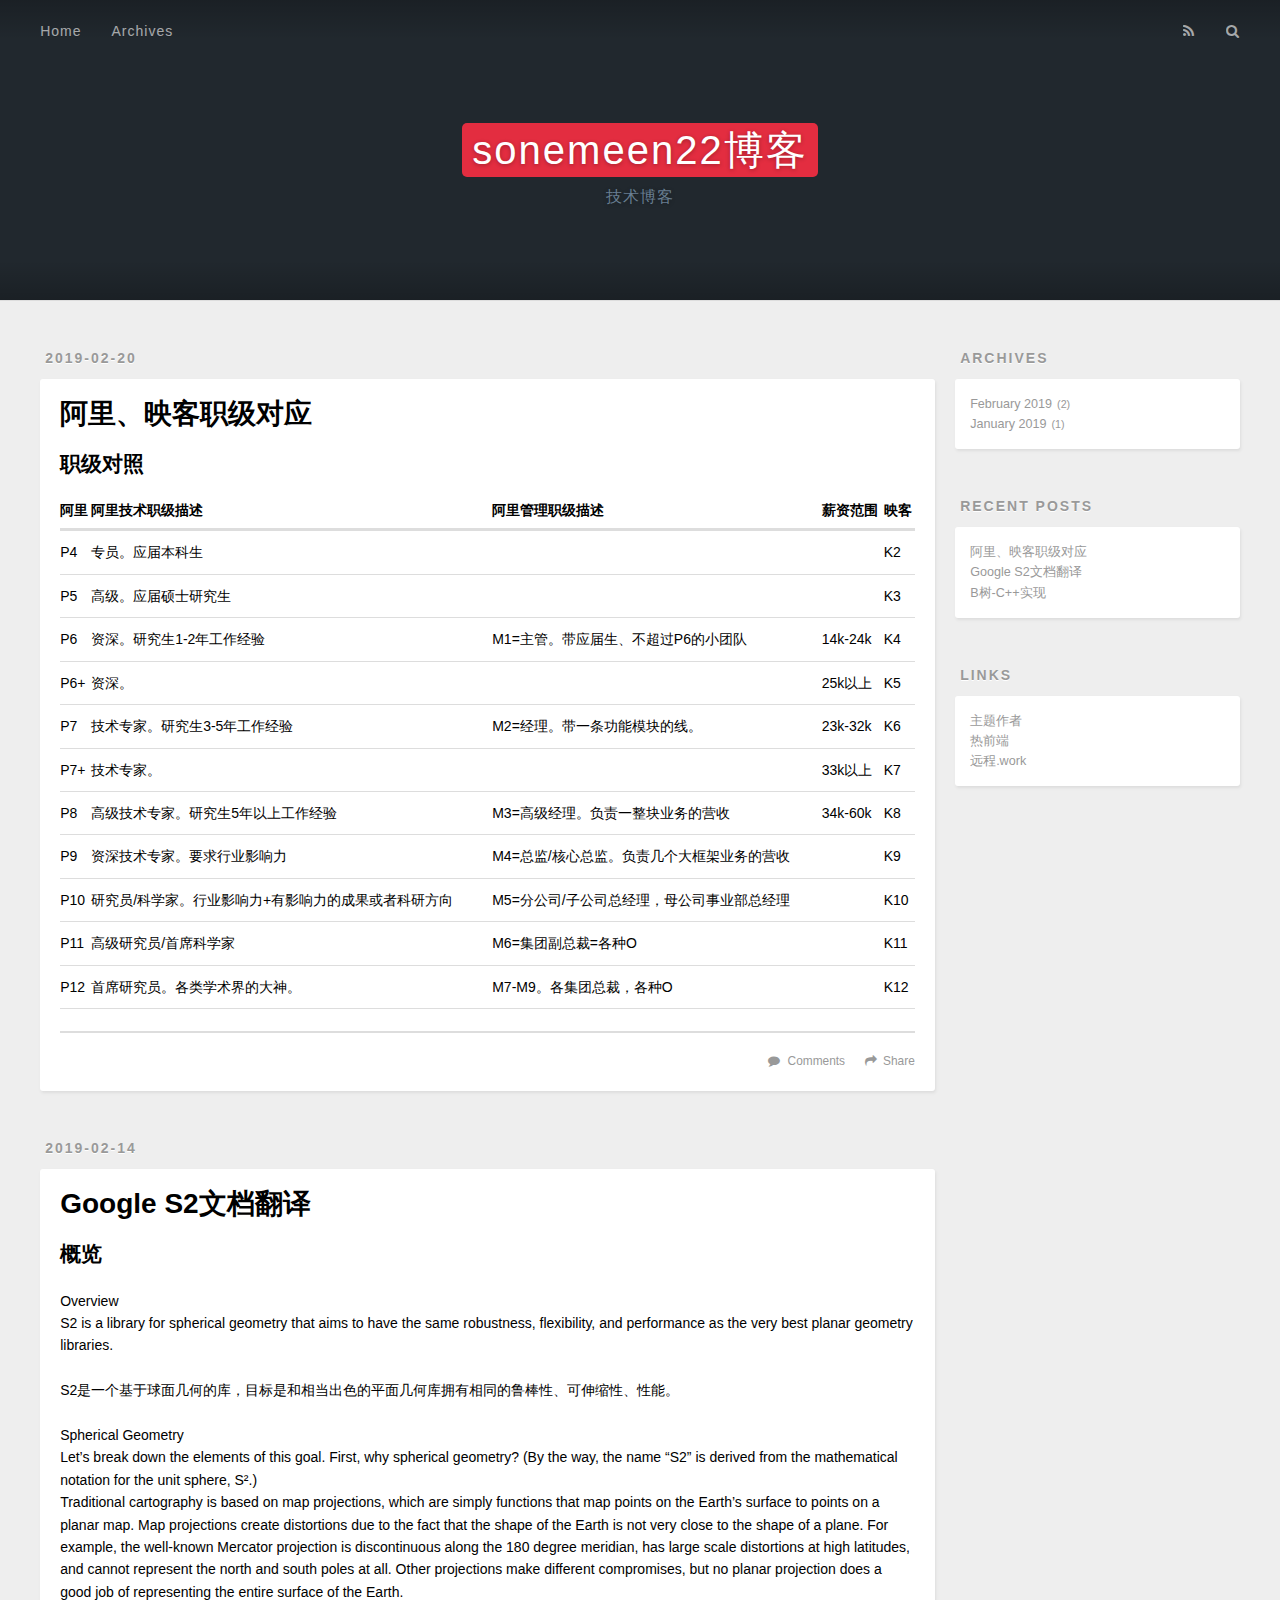
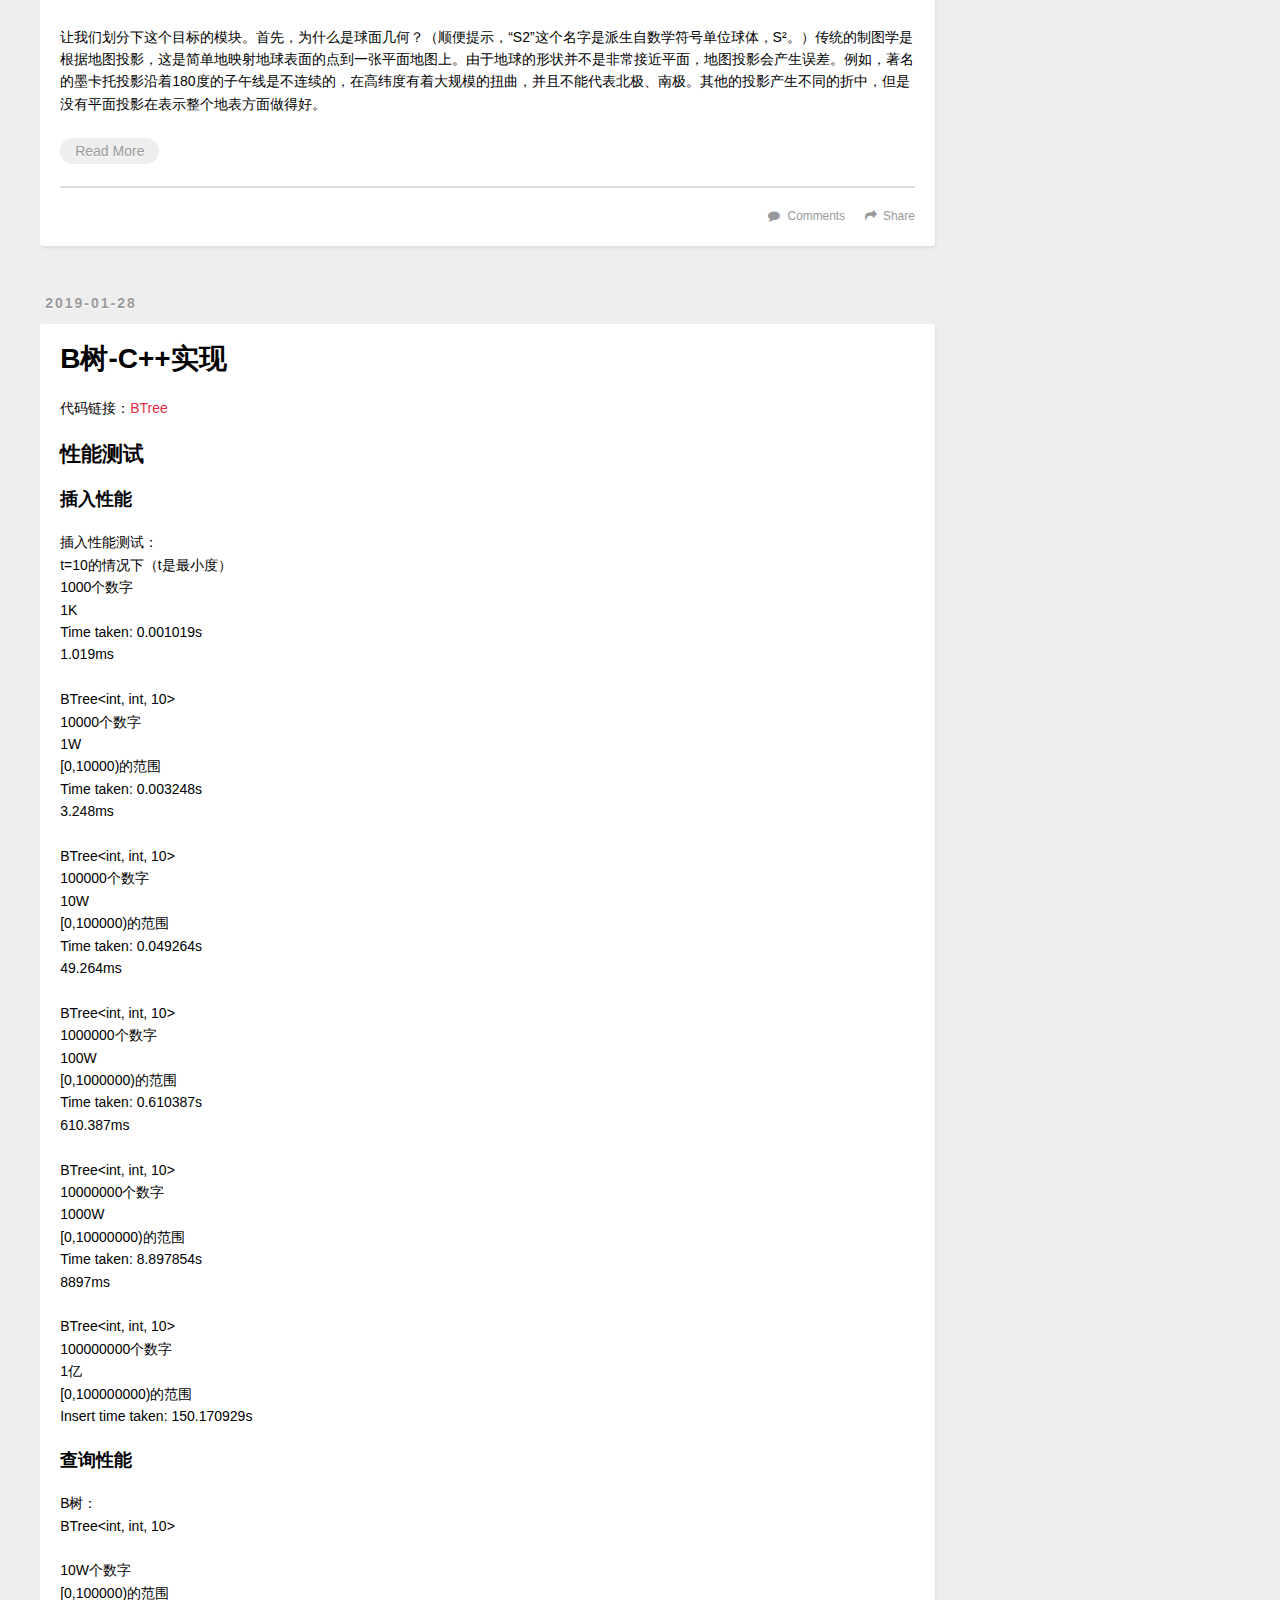
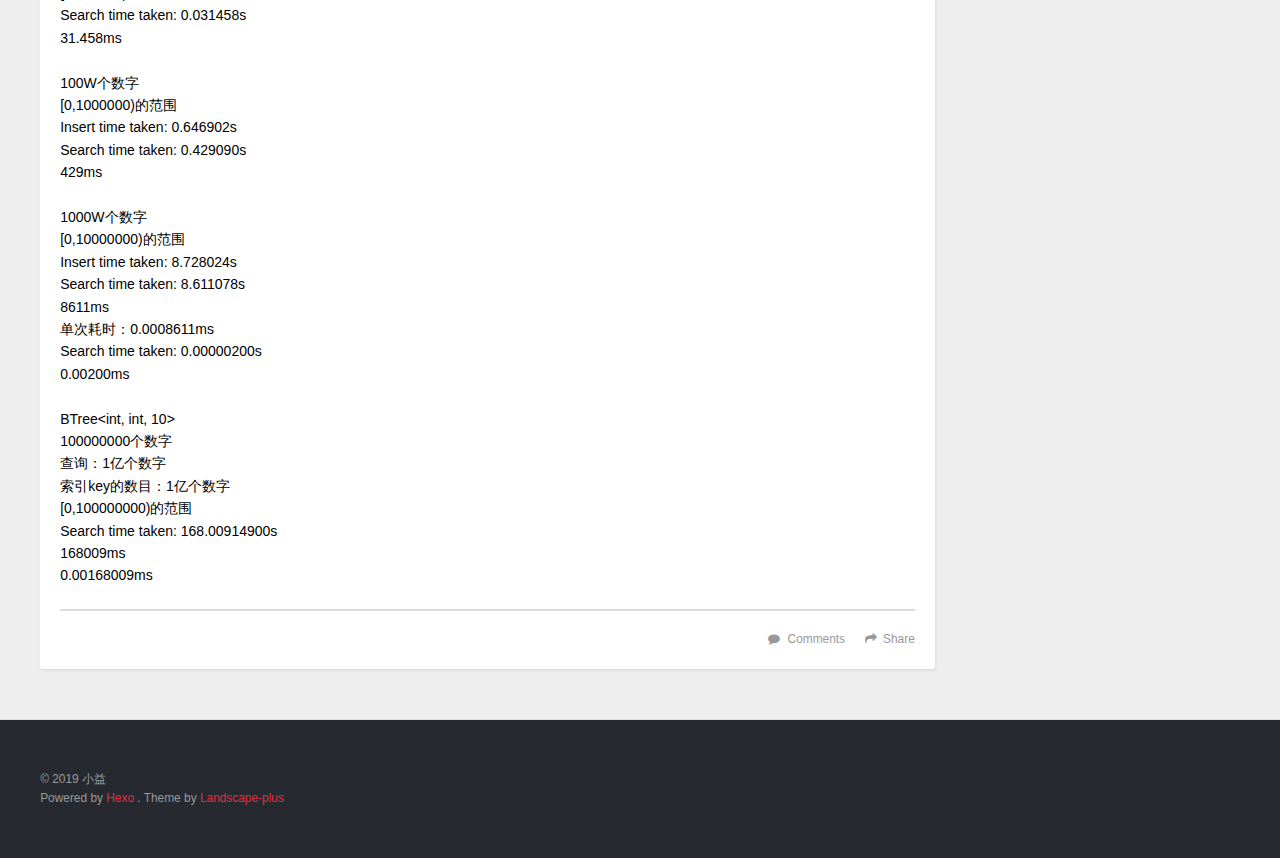
==== commit 4410cabd: "landscape" ====
--- a/index.html
+++ b/index.html
@@ -1,9 +1,8 @@
+
 <!DOCTYPE html>
 <html>
 <head><meta name="generator" content="Hexo 3.8.0">
   <meta charset="utf-8">
-  
-
   
   <title>sonemeen22博客</title>
   <meta name="viewport" content="width=device-width, initial-scale=1, maximum-scale=1">
@@ -19,21 +18,19 @@
 <meta name="twitter:title" content="sonemeen22博客">
 <meta name="twitter:description" content="开发，C++工程师">
   
-    <link rel="alternate" href="/atom.xml" title="sonemeen22博客" type="application/atom+xml">
+    <link rel="alternative" href="/atom.xml" title="sonemeen22博客" type="application/atom+xml">
   
   
     <link rel="icon" href="/favicon.png">
   
-  
-    <link href="//fonts.googleapis.com/css?family=Source+Code+Pro" rel="stylesheet" type="text/css">
-  
   <link rel="stylesheet" href="/css/style.css">
-</head>
-</html>
+  <!--[if lt IE 9]><script src="//cdnjs.cloudflare.com/ajax/libs/html5shiv/3.7/html5shiv.min.js"></script><![endif]-->
+  
+</head></html>
 <body>
-  <div id="container">
-    <div id="wrap">
-      <header id="header">
+<div id="container">
+  <div id="wrap">
+    <header id="header">
   <div id="banner"></div>
   <div id="header-outer" class="outer">
     <div id="header-title" class="inner">
@@ -62,13 +59,20 @@
         <a id="nav-search-btn" class="nav-icon" title="Search"></a>
       </nav>
       <div id="search-form-wrap">
-        <form action="//google.com/search" method="get" accept-charset="UTF-8" class="search-form"><input type="search" name="q" class="search-form-input" placeholder="Search"><button type="submit" class="search-form-submit">&#xF002;</button><input type="hidden" name="sitesearch" value="http://yoursite.com"></form>
+        <form action="//www.baidu.com/baidu" method="get" accept-charset="utf-8" class="search-form">
+          <input type="search" name="word" maxlength="20" class="search-form-input" placeholder="Search">
+          <input type="submit" value="" class="search-form-submit">
+          <input name="tn" type="hidden" value="bds">
+          <input name="cl" type="hidden" value="3">
+          <input name="ct" type="hidden" value="2097152">
+          <input type="hidden" name="si" value="yoursite.com">
+        </form>
       </div>
     </div>
   </div>
 </header>
-      <div class="outer">
-        <section id="main">
+    <div class="outer">
+      <section id="main">
   
     <article id="post-alibaba-inke-rank" class="article article-type-post" itemscope="" itemprop="blogPost">
   <div class="article-meta">
@@ -186,8 +190,14 @@
       
     </div>
     <footer class="article-footer">
-      <a data-url="http://yoursite.com/2019/02/20/alibaba-inke-rank/" data-id="cjslbjg280001iys64p3h1vf5" class="article-share-link">Share</a>
-      
+      
+        <a data-url="http://yoursite.com/2019/02/20/alibaba-inke-rank/" data-id="cjslbuv7e0000l7s6bf1tfe58" class="article-share-link" data-share="baidu" data-title="阿里、映客职级对应">Share</a>
+      
+
+      
+        <a href="http://yoursite.com/2019/02/20/alibaba-inke-rank/#ds-thread" class="article-comment-link">Comments</a>
+      
+
       
     </footer>
   </div>
@@ -230,8 +240,14 @@
       
     </div>
     <footer class="article-footer">
-      <a data-url="http://yoursite.com/2019/02/14/Google-S2/" data-id="cjslbjg3g0002iys6sdaksodc" class="article-share-link">Share</a>
-      
+      
+        <a data-url="http://yoursite.com/2019/02/14/Google-S2/" data-id="cjslbuv7v0002l7s6icgcvp0x" class="article-share-link" data-share="baidu" data-title="Google S2文档翻译">Share</a>
+      
+
+      
+        <a href="http://yoursite.com/2019/02/14/Google-S2/#ds-thread" class="article-comment-link">Comments</a>
+      
+
       
     </footer>
   </div>
@@ -278,8 +294,14 @@
       
     </div>
     <footer class="article-footer">
-      <a data-url="http://yoursite.com/2019/01/28/B树/" data-id="cjslbjg240000iys6q8l2fflr" class="article-share-link">Share</a>
-      
+      
+        <a data-url="http://yoursite.com/2019/01/28/B树/" data-id="cjslbuv7l0001l7s65apv9djz" class="article-share-link" data-share="baidu" data-title="B树-C++实现">Share</a>
+      
+
+      
+        <a href="http://yoursite.com/2019/01/28/B树/#ds-thread" class="article-comment-link">Comments</a>
+      
+
       
     </footer>
   </div>
@@ -289,16 +311,13 @@
 
   
 
-
 </section>
-        
-          <aside id="sidebar">
-  
-    
-
-  
-    
-
+      
+      <aside id="sidebar">
+  
+    
+  
+    
   
     
   
@@ -306,10 +325,9 @@
   <div class="widget-wrap">
     <h3 class="widget-title">Archives</h3>
     <div class="widget">
-      <ul class="archive-list"><li class="archive-list-item"><a class="archive-list-link" href="/archives/2019/02/">February 2019</a></li><li class="archive-list-item"><a class="archive-list-link" href="/archives/2019/01/">January 2019</a></li></ul>
-    </div>
-  </div>
-
+      <ul class="archive-list"><li class="archive-list-item"><a class="archive-list-link" href="/archives/2019/02/">February 2019</a><span class="archive-list-count">2</span></li><li class="archive-list-item"><a class="archive-list-link" href="/archives/2019/01/">January 2019</a><span class="archive-list-count">1</span></li></ul>
+    </div>
+  </div>
 
   
     
@@ -335,39 +353,108 @@
   </div>
 
   
+    
+  <div class="widget-wrap">
+    <h3 class="widget-title">Links</h3>
+    <div class="widget">
+      <ul>
+        
+          <li>
+            <a href="http://arvinxiang.com" target="_blank">主题作者</a>
+          </li>
+        
+          <li>
+            <a href="http://reqianduan.com" target="_blank">热前端</a>
+          </li>
+        
+          <li>
+            <a href="http://yuancheng.work" target="_blank">远程.work</a>
+          </li>
+        
+      </ul>
+    </div>
+  </div>
+
+  
 </aside>
-        
-      </div>
-      <footer id="footer">
+      
+    </div>
+    <footer id="footer">
   
   <div class="outer">
     <div id="footer-info" class="inner">
       &copy; 2019 小益<br>
-      Powered by <a href="http://hexo.io/" target="_blank">Hexo</a>
+      Powered by <a href="//hexo.io/" target="_blank">Hexo</a>
+      .
+      Theme by <a href="https://github.com/xiangming/landscape-plus" target="_blank">Landscape-plus</a>
     </div>
   </div>
 </footer>
-    </div>
-    <nav id="mobile-nav">
+  </div>
+  <nav id="mobile-nav">
   
     <a href="/" class="mobile-nav-link">Home</a>
   
     <a href="/archives" class="mobile-nav-link">Archives</a>
   
 </nav>
-    
-
-<script src="//ajax.googleapis.com/ajax/libs/jquery/2.0.3/jquery.min.js"></script>
-
-
-  <link rel="stylesheet" href="/fancybox/jquery.fancybox.css">
-  <script src="/fancybox/jquery.fancybox.pack.js"></script>
+  <!-- totop start -->
+<div id="totop">
+<a title="totop"><img src="/img/scrollup.png"></a>
+</div>
+
+<!-- totop end -->
+
+<!-- 多说公共js代码 start -->
+<script type="text/javascript">
+var duoshuoQuery = {short_name:"reqianduan"};
+  (function() {
+    var ds = document.createElement('script');
+    ds.type = 'text/javascript';ds.async = true;
+    ds.src = (document.location.protocol == 'https:' ? 'https:' : 'http:') + '//static.duoshuo.com/embed.js';
+    ds.charset = 'UTF-8';
+    (document.getElementsByTagName('head')[0]
+     || document.getElementsByTagName('body')[0]).appendChild(ds);
+  })();
+  </script>
+<!-- 多说公共js代码 end -->
+
+
+<!-- 百度分享 start -->
+
+<div id="article-share-box" class="article-share-box">
+  <div id="bdshare" class="bdsharebuttonbox article-share-links">
+    <a class="article-share-weibo" data-cmd="tsina" title="分享到新浪微博"></a>
+    <a class="article-share-weixin" data-cmd="weixin" title="分享到微信"></a>
+    <a class="article-share-qq" data-cmd="sqq" title="分享到QQ"></a>
+    <a class="article-share-renren" data-cmd="renren" title="分享到人人网"></a>
+    <a class="article-share-more" data-cmd="more" title="更多"></a>
+  </div>
+</div>
+<script>
+  function SetShareData(cmd, config) {
+    if (shareDataTitle && shareDataUrl) {
+      config.bdText = shareDataTitle;
+      config.bdUrl = shareDataUrl;
+    }
+    return config;
+  }
+  window._bd_share_config={
+    "common":{onBeforeClick: SetShareData},
+    "share":{"bdCustomStyle":"/css/bdshare.css"}
+  };
+  with(document)0[(getElementsByTagName('head')[0]||body).appendChild(createElement('script')).src='//bdimg.share.baidu.com/static/api/js/share.js?cdnversion='+~(-new Date()/36e5)];
+</script>
+
+<!-- 百度分享 end -->
+
+<script src="//cdnjs.cloudflare.com/ajax/libs/jquery/1.11.1/jquery.min.js"></script>
+
+
 
 
 <script src="/js/script.js"></script>
 
-
-
-  </div>
+</div>
 </body>
-</html>+</html>
--- a/css/style.css
+++ b/css/style.css
@@ -130,7 +130,7 @@
 }
 .outer {
   zoom: 1;
-  max-width: 920px;
+  max-width: 1220px;
   margin: 0 auto;
   padding: 0 10px;
 }
@@ -145,8 +145,8 @@
 .inner {
   display: inline;
   float: left;
-  width: 97.77777777777777%;
-  margin: 0 1.111111111111111%;
+  width: 98.33333333333333%;
+  margin: 0 0.833333333333333%;
 }
 .left,
 .alignleft {
@@ -182,9 +182,18 @@
 .mobile-nav-on #wrap {
   left: 280px;
 }
+@media screen and (min-width: 768px) {
+  #main {
+    display: inline;
+    float: left;
+    width: 73.33333333333333%;
+    margin: 0 0.833333333333333%;
+  }
+}
 .article-date,
 .article-category-link,
-.archive-year {
+.archive-year,
+.widget-title {
   text-decoration: none;
   text-transform: uppercase;
   letter-spacing: 2px;
@@ -203,109 +212,159 @@
   border-radius: 3px;
 }
 .article-entry h1,
+.widget h1,
 .article-entry h2,
+.widget h2,
 .article-entry h3,
+.widget h3,
 .article-entry h4,
+.widget h4,
 .article-entry h5,
-.article-entry h6 {
+.widget h5,
+.article-entry h6,
+.widget h6 {
   font-weight: bold;
   color: #000;
   font-family: "Droid Serif", Georgia, Serif;
 }
 .article-entry h1 a,
+.widget h1 a,
 .article-entry h2 a,
+.widget h2 a,
 .article-entry h3 a,
+.widget h3 a,
 .article-entry h4 a,
+.widget h4 a,
 .article-entry h5 a,
-.article-entry h6 a {
+.widget h5 a,
+.article-entry h6 a,
+.widget h6 a {
   color: #000;
   text-decoration: none;
 }
 .article-entry h1 a:hover,
+.widget h1 a:hover,
 .article-entry h2 a:hover,
+.widget h2 a:hover,
 .article-entry h3 a:hover,
+.widget h3 a:hover,
 .article-entry h4 a:hover,
+.widget h4 a:hover,
 .article-entry h5 a:hover,
-.article-entry h6 a:hover {
+.widget h5 a:hover,
+.article-entry h6 a:hover,
+.widget h6 a:hover {
   color: #e32d40;
 }
 .article-entry h2,
+.widget h2,
 .article-entry h3,
+.widget h3,
 .article-entry h4,
+.widget h4,
 .article-entry h5,
-.article-entry h6 {
+.widget h5,
+.article-entry h6,
+.widget h6 {
   font-weight: 600;
   margin-bottom: 10px;
 }
-.article-entry h1 {
+.article-entry h1,
+.widget h1 {
   font-size: 2em;
 }
-.article-entry h2 {
+.article-entry h2,
+.widget h2 {
   font-size: 1.5em;
 }
-.article-entry h3 {
+.article-entry h3,
+.widget h3 {
   font-size: 1.3em;
 }
-.article-entry h4 {
+.article-entry h4,
+.widget h4 {
   font-size: 1.2em;
 }
-.article-entry h5 {
+.article-entry h5,
+.widget h5 {
   font-size: 1em;
 }
-.article-entry h6 {
+.article-entry h6,
+.widget h6 {
   font-size: 1em;
   color: #999;
 }
-.article-entry hr {
+.article-entry hr,
+.widget hr {
   border: 1px dashed #ddd;
 }
-.article-entry strong {
+.article-entry strong,
+.widget strong {
   font-weight: bold;
 }
 .article-entry em,
-.article-entry cite {
+.widget em,
+.article-entry cite,
+.widget cite {
   font-style: italic;
 }
 .article-entry sup,
-.article-entry sub {
+.widget sup,
+.article-entry sub,
+.widget sub {
   font-size: 0.75em;
   line-height: 0;
   position: relative;
   vertical-align: baseline;
 }
-.article-entry sup {
+.article-entry sup,
+.widget sup {
   top: -0.5em;
 }
-.article-entry sub {
+.article-entry sub,
+.widget sub {
   bottom: -0.2em;
 }
-.article-entry small {
+.article-entry small,
+.widget small {
   font-size: 0.85em;
 }
 .article-entry acronym,
-.article-entry abbr {
+.widget acronym,
+.article-entry abbr,
+.widget abbr {
   border-bottom: 1px dotted;
 }
 .article-entry ul,
+.widget ul,
 .article-entry ol,
-.article-entry dl {
+.widget ol,
+.article-entry dl,
+.widget dl {
   margin: 0 20px;
   line-height: 1.6em;
 }
 .article-entry ul ul,
+.widget ul ul,
 .article-entry ol ul,
+.widget ol ul,
 .article-entry ul ol,
-.article-entry ol ol {
+.widget ul ol,
+.article-entry ol ol,
+.widget ol ol {
   margin-top: 0;
   margin-bottom: 0;
 }
-.article-entry ul {
+.article-entry ul,
+.widget ul {
   list-style: disc;
 }
-.article-entry ol {
+.article-entry ol,
+.widget ol {
   list-style: decimal;
 }
-.article-entry dt {
+.article-entry dt,
+.widget dt {
   font-weight: bold;
 }
 #header {
@@ -1389,3 +1448,87 @@
     display: none !important;
   }
 }
+@media screen and (min-width: 768px) {
+  #sidebar {
+    display: inline;
+    float: left;
+    width: 23.333333333333332%;
+    margin: 0 0.833333333333333%;
+  }
+}
+.widget-wrap {
+  margin: 50px 0;
+}
+.widget {
+  color: #777;
+  text-shadow: 0 1px #fff;
+  background: #fff;
+  -webkit-box-shadow: 1px 2px 3px #ddd;
+  box-shadow: 1px 2px 3px #ddd;
+  padding: 15px;
+  border-radius: 3px;
+}
+.widget a {
+  color: #999;
+  text-decoration: none;
+}
+.widget a:hover {
+  text-decoration: underline;
+  color: #e32d40;
+}
+.widget ul ul,
+.widget ol ul,
+.widget dl ul,
+.widget ul ol,
+.widget ol ol,
+.widget dl ol,
+.widget ul dl,
+.widget ol dl,
+.widget dl dl {
+  margin-left: 15px;
+  list-style: disc;
+}
+.widget {
+  line-height: 1.6em;
+  word-wrap: break-word;
+  font-size: 0.9em;
+}
+.widget ul,
+.widget ol {
+  list-style: none;
+  margin: 0;
+}
+.widget ul ul,
+.widget ol ul,
+.widget ul ol,
+.widget ol ol {
+  margin: 0 20px;
+}
+.widget ul ul,
+.widget ol ul {
+  list-style: disc;
+}
+.widget ul ol,
+.widget ol ol {
+  list-style: decimal;
+}
+.category-list-count,
+.tag-list-count,
+.archive-list-count {
+  padding-left: 5px;
+  color: #999;
+  font-size: 0.85em;
+}
+.category-list-count:before,
+.tag-list-count:before,
+.archive-list-count:before {
+  content: "(";
+}
+.category-list-count:after,
+.tag-list-count:after,
+.archive-list-count:after {
+  content: ")";
+}
+.tagcloud a {
+  margin-right: 5px;
+}
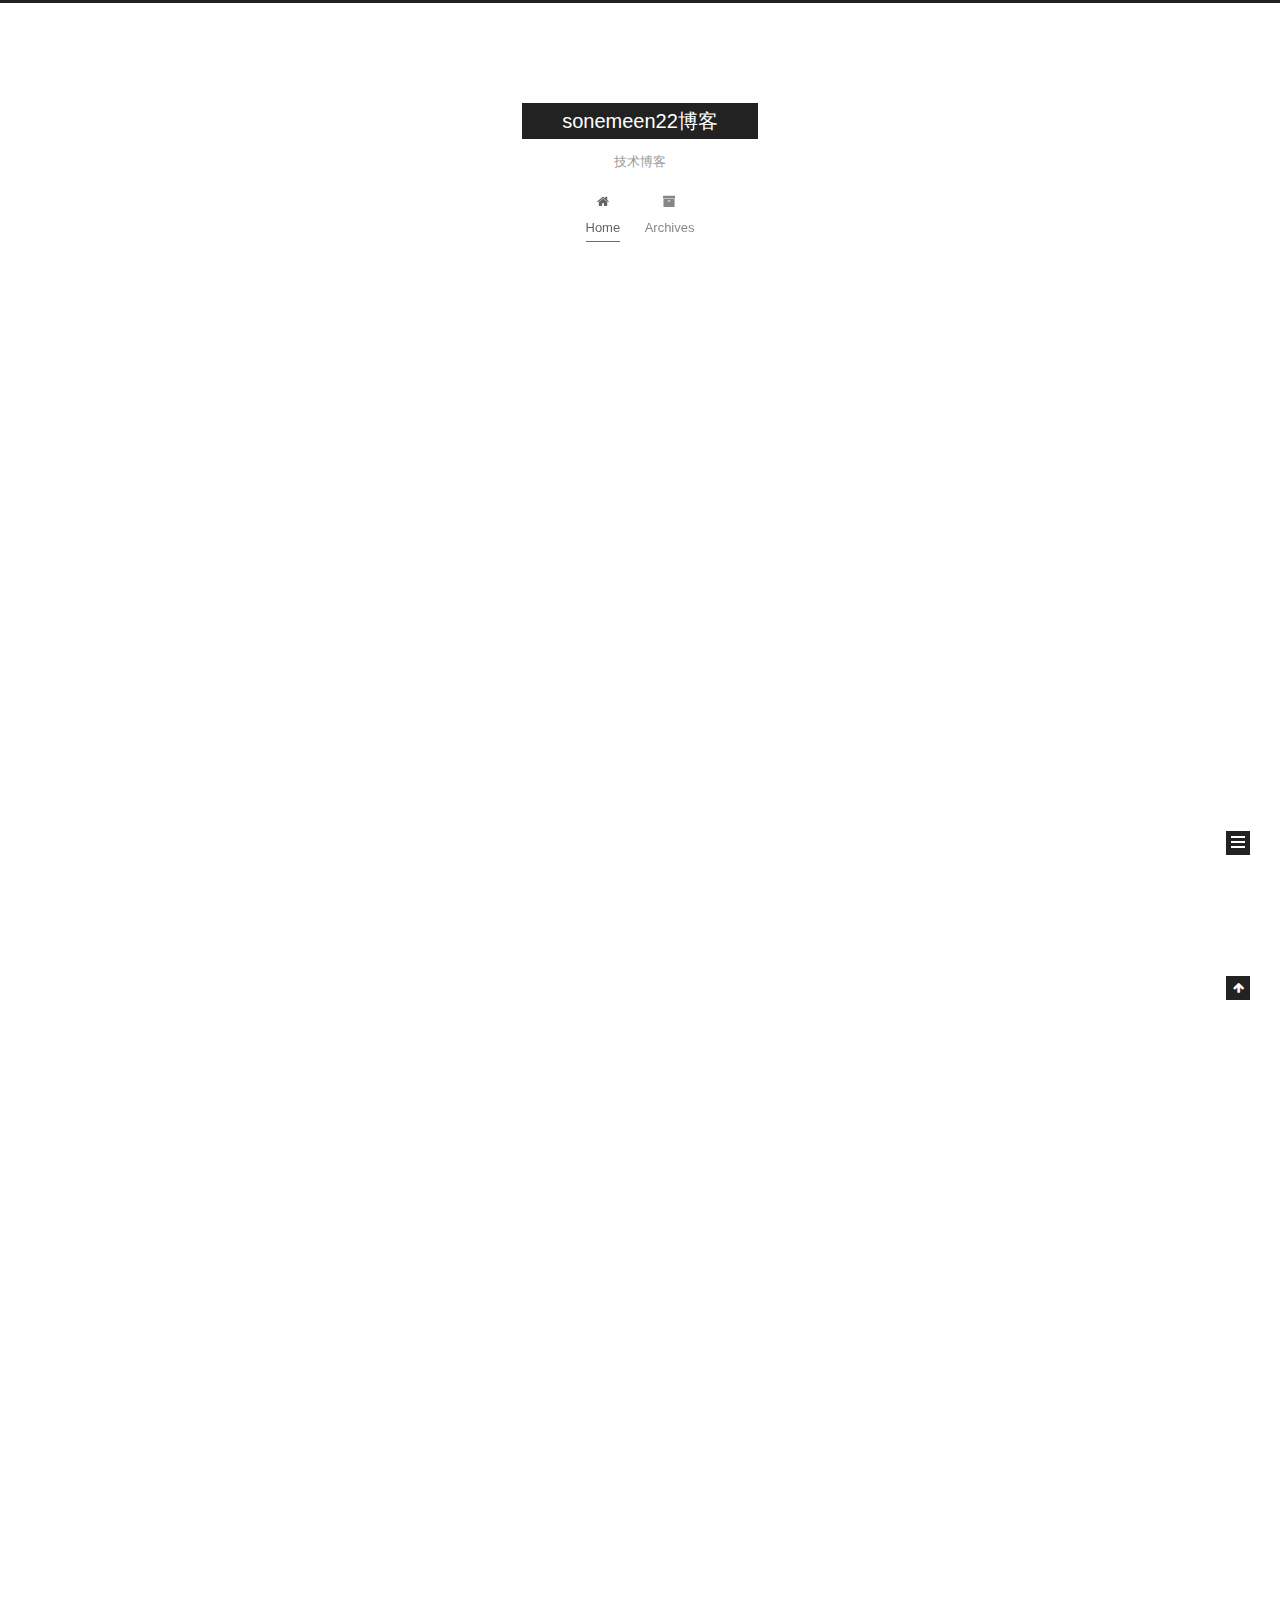
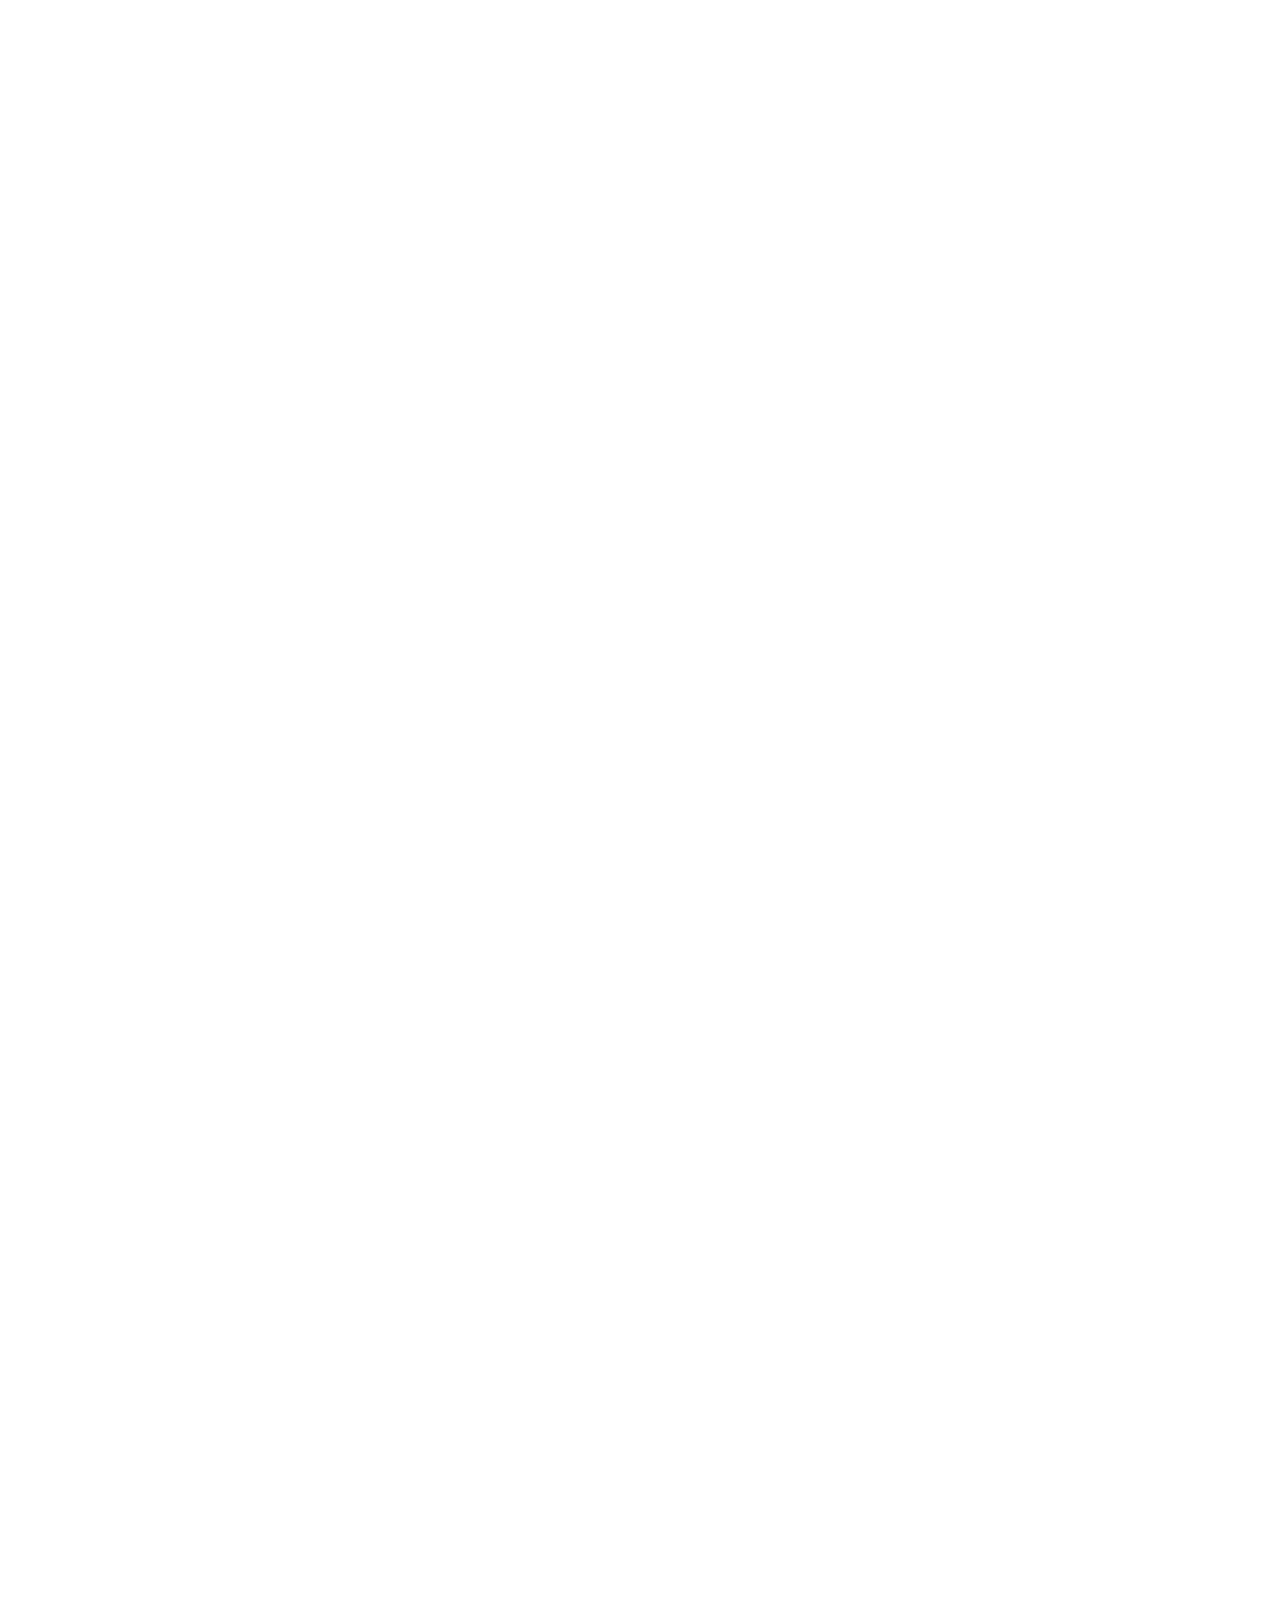
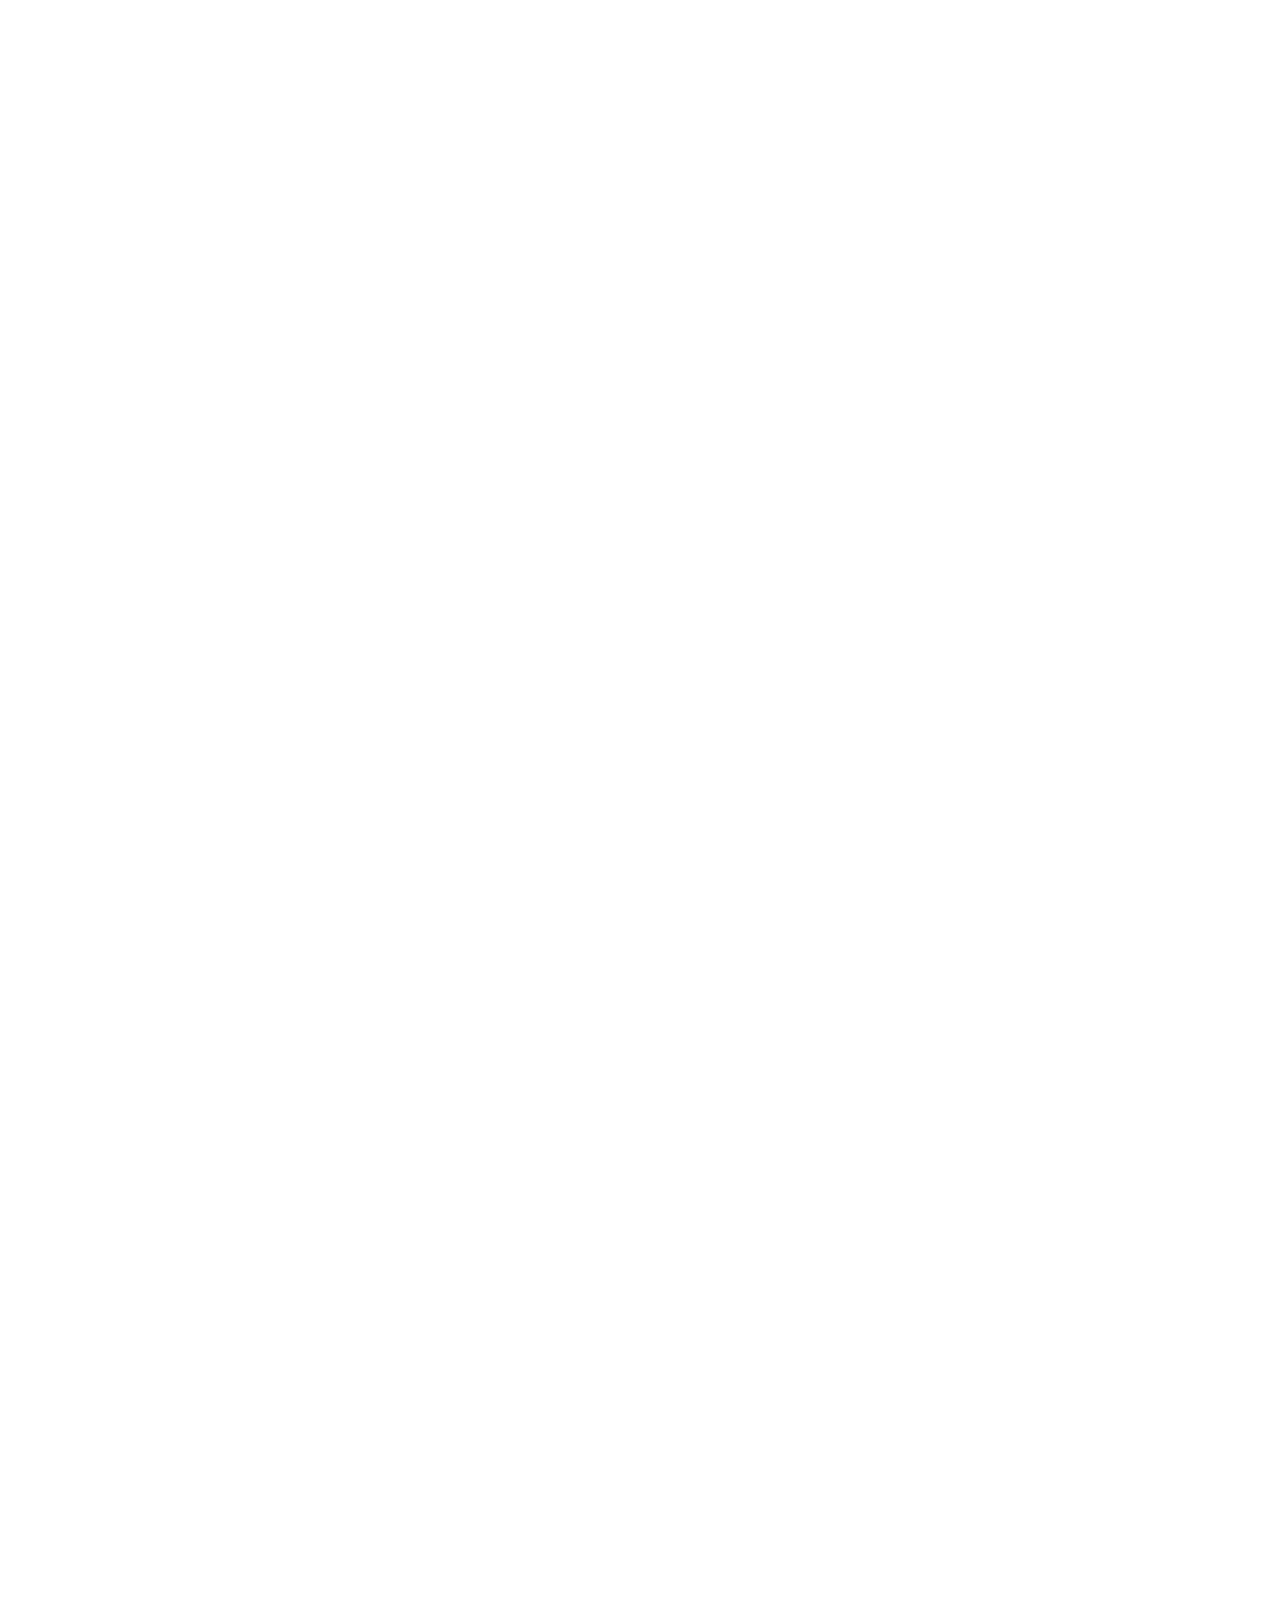
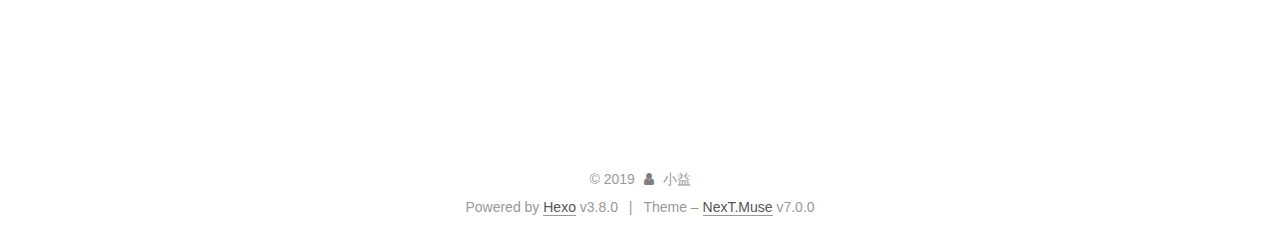
==== commit a4743608: "next" ====
--- a/index.html
+++ b/index.html
@@ -1,11 +1,101 @@
-
 <!DOCTYPE html>
-<html>
+
+
+
+
+
+
+
+
+
+
+
+
+  
+
+
+<html class="theme-next muse use-motion" lang="">
 <head><meta name="generator" content="Hexo 3.8.0">
-  <meta charset="utf-8">
-  
-  <title>sonemeen22博客</title>
-  <meta name="viewport" content="width=device-width, initial-scale=1, maximum-scale=1">
+  <meta charset="UTF-8">
+<meta http-equiv="X-UA-Compatible" content="IE=edge">
+<meta name="viewport" content="width=device-width, initial-scale=1, maximum-scale=2">
+<meta name="theme-color" content="#222">
+
+
+
+
+
+
+
+
+
+
+
+
+
+
+
+
+
+
+
+
+
+
+
+
+
+
+<link rel="stylesheet" href="/lib/font-awesome/css/font-awesome.min.css?v=4.6.2">
+
+<link rel="stylesheet" href="/css/main.css?v=7.0.0">
+
+
+  <link rel="apple-touch-icon" sizes="180x180" href="/images/apple-touch-icon-next.png?v=7.0.0">
+
+
+  <link rel="icon" type="image/png" sizes="32x32" href="/images/favicon-32x32-next.png?v=7.0.0">
+
+
+  <link rel="icon" type="image/png" sizes="16x16" href="/images/favicon-16x16-next.png?v=7.0.0">
+
+
+  <link rel="mask-icon" href="/images/logo.svg?v=7.0.0" color="#222">
+
+
+
+
+
+
+
+<script id="hexo.configurations">
+  var NexT = window.NexT || {};
+  var CONFIG = {
+    root: '/',
+    scheme: 'Muse',
+    version: '7.0.0',
+    sidebar: {"position":"left","display":"post","offset":12,"b2t":false,"scrollpercent":false,"onmobile":false,"dimmer":false},
+    fancybox: false,
+    fastclick: false,
+    lazyload: false,
+    tabs: true,
+    motion: {"enable":true,"async":false,"transition":{"post_block":"fadeIn","post_header":"slideDownIn","post_body":"slideDownIn","coll_header":"slideLeftIn","sidebar":"slideUpIn"}},
+    algolia: {
+      applicationID: '',
+      apiKey: '',
+      indexName: '',
+      hits: {"per_page":10},
+      labels: {"input_placeholder":"Search for Posts","hits_empty":"We didn't find any results for the search: ${query}","hits_stats":"${hits} results found in ${time} ms"}
+    }
+  };
+</script>
+
+
+  
+
+
+
+
   <meta name="description" content="开发，C++工程师">
 <meta name="keywords" content="C++，算法，机器学习">
 <meta property="og:type" content="website">
@@ -17,86 +107,290 @@
 <meta name="twitter:card" content="summary">
 <meta name="twitter:title" content="sonemeen22博客">
 <meta name="twitter:description" content="开发，C++工程师">
-  
-    <link rel="alternative" href="/atom.xml" title="sonemeen22博客" type="application/atom+xml">
-  
-  
-    <link rel="icon" href="/favicon.png">
-  
-  <link rel="stylesheet" href="/css/style.css">
-  <!--[if lt IE 9]><script src="//cdnjs.cloudflare.com/ajax/libs/html5shiv/3.7/html5shiv.min.js"></script><![endif]-->
-  
-</head></html>
-<body>
-<div id="container">
-  <div id="wrap">
-    <header id="header">
-  <div id="banner"></div>
-  <div id="header-outer" class="outer">
-    <div id="header-title" class="inner">
-      <h1 id="logo-wrap">
-        <a href="/" id="logo">sonemeen22博客</a>
-      </h1>
-      
-        <h2 id="subtitle-wrap">
-          <a href="/" id="subtitle">技术博客</a>
-        </h2>
-      
+
+
+
+
+
+
+  <link rel="canonical" href="http://yoursite.com/">
+
+
+
+<script id="page.configurations">
+  CONFIG.page = {
+    sidebar: "",
+  };
+</script>
+
+  <title>sonemeen22博客</title>
+  
+
+
+
+
+
+
+
+
+
+
+
+
+  <noscript>
+  <style>
+  .use-motion .motion-element,
+  .use-motion .brand,
+  .use-motion .menu-item,
+  .sidebar-inner,
+  .use-motion .post-block,
+  .use-motion .pagination,
+  .use-motion .comments,
+  .use-motion .post-header,
+  .use-motion .post-body,
+  .use-motion .collection-title { opacity: initial; }
+
+  .use-motion .logo,
+  .use-motion .site-title,
+  .use-motion .site-subtitle {
+    opacity: initial;
+    top: initial;
+  }
+
+  .use-motion .logo-line-before i { left: initial; }
+  .use-motion .logo-line-after i { right: initial; }
+  </style>
+</noscript>
+
+</head>
+
+<body itemscope="" itemtype="http://schema.org/WebPage" lang="default">
+
+  
+  
+    
+  
+
+  <div class="container sidebar-position-left 
+  page-home">
+    <div class="headband"></div>
+
+    <header id="header" class="header" itemscope="" itemtype="http://schema.org/WPHeader">
+      <div class="header-inner"><div class="site-brand-wrapper">
+  <div class="site-meta">
+    
+
+    <div class="custom-logo-site-title">
+      <a href="/" class="brand" rel="start">
+        <span class="logo-line-before"><i></i></span>
+        <span class="site-title">sonemeen22博客</span>
+        <span class="logo-line-after"><i></i></span>
+      </a>
     </div>
-    <div id="header-inner" class="inner">
-      <nav id="main-nav">
-        <a id="main-nav-toggle" class="nav-icon"></a>
-        
-          <a class="main-nav-link" href="/">Home</a>
-        
-          <a class="main-nav-link" href="/archives">Archives</a>
-        
-      </nav>
-      <nav id="sub-nav">
-        
-          <a id="nav-rss-link" class="nav-icon" href="/atom.xml" title="RSS Feed"></a>
-        
-        <a id="nav-search-btn" class="nav-icon" title="Search"></a>
-      </nav>
-      <div id="search-form-wrap">
-        <form action="//www.baidu.com/baidu" method="get" accept-charset="utf-8" class="search-form">
-          <input type="search" name="word" maxlength="20" class="search-form-input" placeholder="Search">
-          <input type="submit" value="" class="search-form-submit">
-          <input name="tn" type="hidden" value="bds">
-          <input name="cl" type="hidden" value="3">
-          <input name="ct" type="hidden" value="2097152">
-          <input type="hidden" name="si" value="yoursite.com">
-        </form>
-      </div>
-    </div>
+    
+      
+        <p class="site-subtitle">技术博客</p>
+      
+    
+    
   </div>
-</header>
-    <div class="outer">
-      <section id="main">
-  
-    <article id="post-alibaba-inke-rank" class="article article-type-post" itemscope="" itemprop="blogPost">
-  <div class="article-meta">
-    <a href="/2019/02/20/alibaba-inke-rank/" class="article-date">
-  <time datetime="2019-02-20T08:25:17.000Z" itemprop="datePublished">2019-02-20</time>
-</a>
-    
+
+  <div class="site-nav-toggle">
+    <button aria-label="Toggle navigation bar">
+      <span class="btn-bar"></span>
+      <span class="btn-bar"></span>
+      <span class="btn-bar"></span>
+    </button>
   </div>
-  <div class="article-inner">
-    
-    
-      <header class="article-header">
-        
-  
-    <h1 itemprop="name">
-      <a class="article-title" href="/2019/02/20/alibaba-inke-rank/">阿里、映客职级对应</a>
-    </h1>
-  
-
+</div>
+
+
+
+<nav class="site-nav">
+  
+    <ul id="menu" class="menu">
+      
+        
+        
+        
+          
+          <li class="menu-item menu-item-home menu-item-active">
+
+    
+    
+    
+      
+    
+
+    
+
+    <a href="/" rel="section"><i class="menu-item-icon fa fa-fw fa-home"></i> <br>Home</a>
+
+  </li>
+        
+        
+        
+          
+          <li class="menu-item menu-item-archives">
+
+    
+    
+    
+      
+    
+
+    
+
+    <a href="/archives/" rel="section"><i class="menu-item-icon fa fa-fw fa-archive"></i> <br>Archives</a>
+
+  </li>
+
+      
+      
+    </ul>
+  
+
+  
+    
+
+  
+
+  
+</nav>
+
+
+
+  
+
+
+
+</div>
+    </header>
+
+    
+
+
+    <main id="main" class="main">
+      <div class="main-inner">
+        <div class="content-wrap">
+          
+          <div id="content" class="content">
+            
+  <section id="posts" class="posts-expand">
+    
+      
+
+  
+
+  
+  
+  
+
+  
+
+  <article class="post post-type-normal" itemscope="" itemtype="http://schema.org/Article">
+  
+  
+  
+  <div class="post-block">
+    <link itemprop="mainEntityOfPage" href="http://yoursite.com/2019/02/20/alibaba-inke-rank/">
+
+    <span hidden itemprop="author" itemscope="" itemtype="http://schema.org/Person">
+      <meta itemprop="name" content="小益">
+      <meta itemprop="description" content="开发，C++工程师">
+      <meta itemprop="image" content="/images/avatar.gif">
+    </span>
+
+    <span hidden itemprop="publisher" itemscope="" itemtype="http://schema.org/Organization">
+      <meta itemprop="name" content="sonemeen22博客">
+    </span>
+
+    
+      <header class="post-header">
+
+        
+        
+          <h1 class="post-title" itemprop="name headline">
+                
+                
+                <a href="/2019/02/20/alibaba-inke-rank/" class="post-title-link" itemprop="url">阿里、映客职级对应</a>
+              
+            
+          </h1>
+        
+
+        <div class="post-meta">
+          <span class="post-time">
+
+            
+            
+            
+
+            
+              <span class="post-meta-item-icon">
+                <i class="fa fa-calendar-o"></i>
+              </span>
+              
+                <span class="post-meta-item-text">Posted on</span>
+              
+
+              
+                
+              
+
+              <time title="Created: 2019-02-20 16:25:17 / Modified: 20:13:10" itemprop="dateCreated datePublished" datetime="2019-02-20T16:25:17+08:00">2019-02-20</time>
+            
+
+            
+              
+
+              
+            
+          </span>
+
+          
+
+          
+            
+            
+          
+
+          
+          
+            <span id="/2019/02/20/alibaba-inke-rank/" class="leancloud_visitors" data-flag-title="阿里、映客职级对应">
+              <span class="post-meta-divider">|</span>
+              <span class="post-meta-item-icon">
+                <i class="fa fa-eye"></i>
+              </span>
+              
+                <span class="post-meta-item-text">Views: </span>
+              
+                <span class="leancloud-visitors-count"></span>
+            </span>
+          
+
+          
+
+          
+
+          
+
+        </div>
       </header>
     
-    <div class="article-entry" itemprop="articleBody">
-      
-        <h2 id="职级对照"><a href="#职级对照" class="headerlink" title="职级对照"></a>职级对照</h2><table>
+
+    
+    
+    
+    <div class="post-body" itemprop="articleBody">
+
+      
+      
+
+      
+        
+          
+            <h2 id="职级对照"><a href="#职级对照" class="headerlink" title="职级对照"></a>职级对照</h2><table>
 <thead>
 <tr>
 <th>阿里</th>
@@ -187,98 +481,346 @@
 </tbody>
 </table>
 
+          
+        
       
     </div>
-    <footer class="article-footer">
-      
-        <a data-url="http://yoursite.com/2019/02/20/alibaba-inke-rank/" data-id="cjslbuv7e0000l7s6bf1tfe58" class="article-share-link" data-share="baidu" data-title="阿里、映客职级对应">Share</a>
-      
-
-      
-        <a href="http://yoursite.com/2019/02/20/alibaba-inke-rank/#ds-thread" class="article-comment-link">Comments</a>
-      
-
+
+    
+
+    
+    
+    
+
+    
+
+    
+      
+    
+    
+
+    
+
+    <footer class="post-footer">
+      
+
+      
+
+      
+
+      
+      
+        <div class="post-eof"></div>
       
     </footer>
   </div>
   
-</article>
-
-
-  
-    <article id="post-Google-S2" class="article article-type-post" itemscope="" itemprop="blogPost">
-  <div class="article-meta">
-    <a href="/2019/02/14/Google-S2/" class="article-date">
-  <time datetime="2019-02-14T03:30:10.000Z" itemprop="datePublished">2019-02-14</time>
-</a>
-    
-  </div>
-  <div class="article-inner">
-    
-    
-      <header class="article-header">
-        
-  
-    <h1 itemprop="name">
-      <a class="article-title" href="/2019/02/14/Google-S2/">Google S2文档翻译</a>
-    </h1>
-  
-
+  
+  
+  </article>
+
+
+    
+      
+
+  
+
+  
+  
+  
+
+  
+
+  <article class="post post-type-normal" itemscope="" itemtype="http://schema.org/Article">
+  
+  
+  
+  <div class="post-block">
+    <link itemprop="mainEntityOfPage" href="http://yoursite.com/2019/02/14/Google-S2/">
+
+    <span hidden itemprop="author" itemscope="" itemtype="http://schema.org/Person">
+      <meta itemprop="name" content="小益">
+      <meta itemprop="description" content="开发，C++工程师">
+      <meta itemprop="image" content="/images/avatar.gif">
+    </span>
+
+    <span hidden itemprop="publisher" itemscope="" itemtype="http://schema.org/Organization">
+      <meta itemprop="name" content="sonemeen22博客">
+    </span>
+
+    
+      <header class="post-header">
+
+        
+        
+          <h1 class="post-title" itemprop="name headline">
+                
+                
+                <a href="/2019/02/14/Google-S2/" class="post-title-link" itemprop="url">Google S2文档翻译</a>
+              
+            
+          </h1>
+        
+
+        <div class="post-meta">
+          <span class="post-time">
+
+            
+            
+            
+
+            
+              <span class="post-meta-item-icon">
+                <i class="fa fa-calendar-o"></i>
+              </span>
+              
+                <span class="post-meta-item-text">Posted on</span>
+              
+
+              
+                
+              
+
+              <time title="Created: 2019-02-14 11:30:10" itemprop="dateCreated datePublished" datetime="2019-02-14T11:30:10+08:00">2019-02-14</time>
+            
+
+            
+              
+
+              
+                
+                <span class="post-meta-divider">|</span>
+                
+
+                <span class="post-meta-item-icon">
+                  <i class="fa fa-calendar-check-o"></i>
+                </span>
+                
+                  <span class="post-meta-item-text">Edited on</span>
+                
+                <time title="Modified: 2019-02-20 17:34:11" itemprop="dateModified" datetime="2019-02-20T17:34:11+08:00">2019-02-20</time>
+              
+            
+          </span>
+
+          
+
+          
+            
+            
+          
+
+          
+          
+            <span id="/2019/02/14/Google-S2/" class="leancloud_visitors" data-flag-title="Google S2文档翻译">
+              <span class="post-meta-divider">|</span>
+              <span class="post-meta-item-icon">
+                <i class="fa fa-eye"></i>
+              </span>
+              
+                <span class="post-meta-item-text">Views: </span>
+              
+                <span class="leancloud-visitors-count"></span>
+            </span>
+          
+
+          
+
+          
+
+          
+
+        </div>
       </header>
     
-    <div class="article-entry" itemprop="articleBody">
-      
-        <h2 id="概览"><a href="#概览" class="headerlink" title="概览"></a>概览</h2><p>Overview<br>S2 is a library for spherical geometry that aims to have the same robustness, flexibility, and performance as the very best planar geometry libraries.</p>
+
+    
+    
+    
+    <div class="post-body" itemprop="articleBody">
+
+      
+      
+
+      
+        
+          <h2 id="概览"><a href="#概览" class="headerlink" title="概览"></a>概览</h2><p>Overview<br>S2 is a library for spherical geometry that aims to have the same robustness, flexibility, and performance as the very best planar geometry libraries.</p>
 <p>S2是一个基于球面几何的库，目标是和相当出色的平面几何库拥有相同的鲁棒性、可伸缩性、性能。</p>
 <p>Spherical Geometry<br>Let’s break down the elements of this goal. First, why spherical geometry? (By the way, the name “S2” is derived from the mathematical notation for the unit sphere, S².)<br>Traditional cartography is based on map projections, which are simply functions that map points on the Earth’s surface to points on a planar map. Map projections create distortions due to the fact that the shape of the Earth is not very close to the shape of a plane. For example, the well-known Mercator projection is discontinuous along the 180 degree meridian, has large scale distortions at high latitudes, and cannot represent the north and south poles at all. Other projections make different compromises, but no planar projection does a good job of representing the entire surface of the Earth.</p>
 <p>让我们划分下这个目标的模块。首先，为什么是球面几何？（顺便提示，“S2”这个名字是派生自数学符号单位球体，S²。）传统的制图学是根据地图投影，这是简单地映射地球表面的点到一张平面地图上。由于地球的形状并不是非常接近平面，地图投影会产生误差。例如，著名的墨卡托投影沿着180度的子午线是不连续的，在高纬度有着大规模的扭曲，并且不能代表北极、南极。其他的投影产生不同的折中，但是没有平面投影在表示整个地表方面做得好。</p>
-        
-          <p class="article-more-link">
-            <a href="/2019/02/14/Google-S2/#more">Read More</a>
-          </p>
+          <!--noindex-->
+          
+            <div class="post-button text-center">
+              <a class="btn" href="/2019/02/14/Google-S2/#more" rel="contents">
+                Read more &raquo;
+              </a>
+            </div>
+          
+          <!--/noindex-->
         
       
     </div>
-    <footer class="article-footer">
-      
-        <a data-url="http://yoursite.com/2019/02/14/Google-S2/" data-id="cjslbuv7v0002l7s6icgcvp0x" class="article-share-link" data-share="baidu" data-title="Google S2文档翻译">Share</a>
-      
-
-      
-        <a href="http://yoursite.com/2019/02/14/Google-S2/#ds-thread" class="article-comment-link">Comments</a>
-      
-
+
+    
+
+    
+    
+    
+
+    
+
+    
+      
+    
+    
+
+    
+
+    <footer class="post-footer">
+      
+
+      
+
+      
+
+      
+      
+        <div class="post-eof"></div>
       
     </footer>
   </div>
   
-</article>
-
-
-  
-    <article id="post-B树" class="article article-type-post" itemscope="" itemprop="blogPost">
-  <div class="article-meta">
-    <a href="/2019/01/28/B树/" class="article-date">
-  <time datetime="2019-01-28T02:26:19.000Z" itemprop="datePublished">2019-01-28</time>
-</a>
-    
-  </div>
-  <div class="article-inner">
-    
-    
-      <header class="article-header">
-        
-  
-    <h1 itemprop="name">
-      <a class="article-title" href="/2019/01/28/B树/">B树-C++实现</a>
-    </h1>
-  
-
+  
+  
+  </article>
+
+
+    
+      
+
+  
+
+  
+  
+  
+
+  
+
+  <article class="post post-type-normal" itemscope="" itemtype="http://schema.org/Article">
+  
+  
+  
+  <div class="post-block">
+    <link itemprop="mainEntityOfPage" href="http://yoursite.com/2019/01/28/B树/">
+
+    <span hidden itemprop="author" itemscope="" itemtype="http://schema.org/Person">
+      <meta itemprop="name" content="小益">
+      <meta itemprop="description" content="开发，C++工程师">
+      <meta itemprop="image" content="/images/avatar.gif">
+    </span>
+
+    <span hidden itemprop="publisher" itemscope="" itemtype="http://schema.org/Organization">
+      <meta itemprop="name" content="sonemeen22博客">
+    </span>
+
+    
+      <header class="post-header">
+
+        
+        
+          <h1 class="post-title" itemprop="name headline">
+                
+                
+                <a href="/2019/01/28/B树/" class="post-title-link" itemprop="url">B树-C++实现</a>
+              
+            
+          </h1>
+        
+
+        <div class="post-meta">
+          <span class="post-time">
+
+            
+            
+            
+
+            
+              <span class="post-meta-item-icon">
+                <i class="fa fa-calendar-o"></i>
+              </span>
+              
+                <span class="post-meta-item-text">Posted on</span>
+              
+
+              
+                
+              
+
+              <time title="Created: 2019-01-28 10:26:19" itemprop="dateCreated datePublished" datetime="2019-01-28T10:26:19+08:00">2019-01-28</time>
+            
+
+            
+              
+
+              
+                
+                <span class="post-meta-divider">|</span>
+                
+
+                <span class="post-meta-item-icon">
+                  <i class="fa fa-calendar-check-o"></i>
+                </span>
+                
+                  <span class="post-meta-item-text">Edited on</span>
+                
+                <time title="Modified: 2019-01-30 10:38:54" itemprop="dateModified" datetime="2019-01-30T10:38:54+08:00">2019-01-30</time>
+              
+            
+          </span>
+
+          
+
+          
+            
+            
+          
+
+          
+          
+            <span id="/2019/01/28/B树/" class="leancloud_visitors" data-flag-title="B树-C++实现">
+              <span class="post-meta-divider">|</span>
+              <span class="post-meta-item-icon">
+                <i class="fa fa-eye"></i>
+              </span>
+              
+                <span class="post-meta-item-text">Views: </span>
+              
+                <span class="leancloud-visitors-count"></span>
+            </span>
+          
+
+          
+
+          
+
+          
+
+        </div>
       </header>
     
-    <div class="article-entry" itemprop="articleBody">
-      
-        <p>代码链接：<a href="https://github.com/sonemeen22/BTree" target="_blank" rel="noopener">BTree</a></p>
+
+    
+    
+    
+    <div class="post-body" itemprop="articleBody">
+
+      
+      
+
+      
+        
+          
+            <p>代码链接：<a href="https://github.com/sonemeen22/BTree" target="_blank" rel="noopener">BTree</a></p>
 <h2 id="性能测试"><a href="#性能测试" class="headerlink" title="性能测试"></a>性能测试</h2><h3 id="插入性能"><a href="#插入性能" class="headerlink" title="插入性能"></a>插入性能</h3><p>插入性能测试：<br>t=10的情况下（t是最小度）<br>1000个数字<br>1K<br>Time taken: 0.001019s<br>1.019ms</p>
 <p>BTree&lt;int, int, 10&gt;<br>10000个数字<br>1W<br>[0,10000)的范围<br>Time taken: 0.003248s<br>3.248ms</p>
 <p>BTree&lt;int, int, 10&gt;<br>100000个数字<br>10W<br>[0,100000)的范围<br>Time taken: 0.049264s<br>49.264ms</p>
@@ -291,170 +833,355 @@
 <p>1000W个数字<br>[0,10000000)的范围<br>Insert time taken: 8.728024s<br>Search time taken: 8.611078s<br>8611ms<br>单次耗时：0.0008611ms<br>Search time taken: 0.00000200s<br>0.00200ms</p>
 <p>BTree&lt;int, int, 10&gt;<br>100000000个数字<br>查询：1亿个数字<br>索引key的数目：1亿个数字<br>[0,100000000)的范围<br>Search time taken: 168.00914900s<br>168009ms<br>0.00168009ms</p>
 
+          
+        
       
     </div>
-    <footer class="article-footer">
-      
-        <a data-url="http://yoursite.com/2019/01/28/B树/" data-id="cjslbuv7l0001l7s65apv9djz" class="article-share-link" data-share="baidu" data-title="B树-C++实现">Share</a>
-      
-
-      
-        <a href="http://yoursite.com/2019/01/28/B树/#ds-thread" class="article-comment-link">Comments</a>
-      
-
+
+    
+
+    
+    
+    
+
+    
+
+    
+      
+    
+    
+
+    
+
+    <footer class="post-footer">
+      
+
+      
+
+      
+
+      
+      
+        <div class="post-eof"></div>
       
     </footer>
   </div>
   
-</article>
-
-
-  
-
-</section>
-      
-      <aside id="sidebar">
-  
-    
-  
-    
-  
-    
-  
-    
-  <div class="widget-wrap">
-    <h3 class="widget-title">Archives</h3>
-    <div class="widget">
-      <ul class="archive-list"><li class="archive-list-item"><a class="archive-list-link" href="/archives/2019/02/">February 2019</a><span class="archive-list-count">2</span></li><li class="archive-list-item"><a class="archive-list-link" href="/archives/2019/01/">January 2019</a><span class="archive-list-count">1</span></li></ul>
+  
+  
+  </article>
+
+
+    
+  </section>
+
+  
+
+
+          </div>
+          
+
+        </div>
+        
+          
+  
+  <div class="sidebar-toggle">
+    <div class="sidebar-toggle-line-wrap">
+      <span class="sidebar-toggle-line sidebar-toggle-line-first"></span>
+      <span class="sidebar-toggle-line sidebar-toggle-line-middle"></span>
+      <span class="sidebar-toggle-line sidebar-toggle-line-last"></span>
     </div>
   </div>
 
-  
-    
-  <div class="widget-wrap">
-    <h3 class="widget-title">Recent Posts</h3>
-    <div class="widget">
-      <ul>
-        
-          <li>
-            <a href="/2019/02/20/alibaba-inke-rank/">阿里、映客职级对应</a>
-          </li>
-        
-          <li>
-            <a href="/2019/02/14/Google-S2/">Google S2文档翻译</a>
-          </li>
-        
-          <li>
-            <a href="/2019/01/28/B树/">B树-C++实现</a>
-          </li>
-        
-      </ul>
+  <aside id="sidebar" class="sidebar">
+    <div class="sidebar-inner">
+
+      
+
+      
+
+      <div class="site-overview-wrap sidebar-panel sidebar-panel-active">
+        <div class="site-overview">
+          <div class="site-author motion-element" itemprop="author" itemscope="" itemtype="http://schema.org/Person">
+            
+              <p class="site-author-name" itemprop="name">小益</p>
+              <p class="site-description motion-element" itemprop="description">开发，C++工程师</p>
+          </div>
+
+          
+            <nav class="site-state motion-element">
+              
+                <div class="site-state-item site-state-posts">
+                
+                  <a href="/archives/">
+                
+                    <span class="site-state-item-count">3</span>
+                    <span class="site-state-item-name">posts</span>
+                  </a>
+                </div>
+              
+
+              
+
+              
+            </nav>
+          
+
+          
+
+          
+
+          
+
+          
+          
+
+          
+            
+          
+          
+
+        </div>
+      </div>
+
+      
+
+      
+
     </div>
+  </aside>
+  
+
+
+        
+      </div>
+    </main>
+
+    <footer id="footer" class="footer">
+      <div class="footer-inner">
+        <div class="copyright">&copy; <span itemprop="copyrightYear">2019</span>
+  <span class="with-love" id="animate">
+    <i class="fa fa-user"></i>
+  </span>
+  <span class="author" itemprop="copyrightHolder">小益</span>
+
+  
+
+  
+</div>
+
+
+  <div class="powered-by">Powered by <a href="https://hexo.io" class="theme-link" rel="noopener" target="_blank">Hexo</a> v3.8.0</div>
+
+
+
+  <span class="post-meta-divider">|</span>
+
+
+
+  <div class="theme-info">Theme – <a href="https://theme-next.org" class="theme-link" rel="noopener" target="_blank">NexT.Muse</a> v7.0.0</div>
+
+
+
+
+        
+
+
+
+
+
+
+
+
+        
+      </div>
+    </footer>
+
+    
+      <div class="back-to-top">
+        <i class="fa fa-arrow-up"></i>
+        
+      </div>
+    
+
+    
+
+    
+
+    
   </div>
 
   
-    
-  <div class="widget-wrap">
-    <h3 class="widget-title">Links</h3>
-    <div class="widget">
-      <ul>
-        
-          <li>
-            <a href="http://arvinxiang.com" target="_blank">主题作者</a>
-          </li>
-        
-          <li>
-            <a href="http://reqianduan.com" target="_blank">热前端</a>
-          </li>
-        
-          <li>
-            <a href="http://yuancheng.work" target="_blank">远程.work</a>
-          </li>
-        
-      </ul>
-    </div>
-  </div>
-
-  
-</aside>
-      
-    </div>
-    <footer id="footer">
-  
-  <div class="outer">
-    <div id="footer-info" class="inner">
-      &copy; 2019 小益<br>
-      Powered by <a href="//hexo.io/" target="_blank">Hexo</a>
-      .
-      Theme by <a href="https://github.com/xiangming/landscape-plus" target="_blank">Landscape-plus</a>
-    </div>
-  </div>
-</footer>
-  </div>
-  <nav id="mobile-nav">
-  
-    <a href="/" class="mobile-nav-link">Home</a>
-  
-    <a href="/archives" class="mobile-nav-link">Archives</a>
-  
-</nav>
-  <!-- totop start -->
-<div id="totop">
-<a title="totop"><img src="/img/scrollup.png"></a>
-</div>
-
-<!-- totop end -->
-
-<!-- 多说公共js代码 start -->
-<script type="text/javascript">
-var duoshuoQuery = {short_name:"reqianduan"};
-  (function() {
-    var ds = document.createElement('script');
-    ds.type = 'text/javascript';ds.async = true;
-    ds.src = (document.location.protocol == 'https:' ? 'https:' : 'http:') + '//static.duoshuo.com/embed.js';
-    ds.charset = 'UTF-8';
-    (document.getElementsByTagName('head')[0]
-     || document.getElementsByTagName('body')[0]).appendChild(ds);
-  })();
+
+<script>
+  if (Object.prototype.toString.call(window.Promise) !== '[object Function]') {
+    window.Promise = null;
+  }
+</script>
+
+
+
+
+
+
+
+
+
+
+
+
+
+
+
+
+
+
+
+
+
+
+
+
+
+
+  
+  <script src="/lib/jquery/index.js?v=2.1.3"></script>
+
+  
+  <script src="/lib/velocity/velocity.min.js?v=1.2.1"></script>
+
+  
+  <script src="/lib/velocity/velocity.ui.min.js?v=1.2.1"></script>
+
+
+  
+
+
+  <script src="/js/src/utils.js?v=7.0.0"></script>
+
+  <script src="/js/src/motion.js?v=7.0.0"></script>
+
+
+
+  
+  
+
+
+  <script src="/js/src/schemes/muse.js?v=7.0.0"></script>
+
+
+
+  
+
+  
+
+
+  <script src="/js/src/bootstrap.js?v=7.0.0"></script>
+
+
+  
+  
+
+
+
+  
+
+
+
+
+  
+  
+  <script>
+    
+    function showTime(Counter) {
+      var entries = [];
+      var $visitors = $('.leancloud_visitors');
+
+      $visitors.each(function() {
+        entries.push( $(this).attr('id').trim() );
+      });
+
+      Counter('get', '/classes/Counter', { where: JSON.stringify({ url: { '$in': entries } }) })
+        .done(function({ results }) {
+          var COUNT_CONTAINER_REF = '.leancloud-visitors-count';
+
+          if (results.length === 0) {
+            $visitors.find(COUNT_CONTAINER_REF).text(0);
+            return;
+          }
+
+          for (var i = 0; i < results.length; i++) {
+            var item = results[i];
+            var url = item.url;
+            var time = item.time;
+            var element = document.getElementById(url);
+
+            $(element).find(COUNT_CONTAINER_REF).text(time);
+          }
+          for (var i = 0; i < entries.length; i++) {
+            var url = entries[i];
+            var element = document.getElementById(url);
+            var countSpan = $(element).find(COUNT_CONTAINER_REF);
+            if (countSpan.text() == '') {
+              countSpan.text(0);
+            }
+          }
+        })
+        .fail(function ({ responseJSON }) {
+          console.log('LeanCloud Counter Error: ' + responseJSON.code + ' ' + responseJSON.error);
+        });
+    }
+    
+
+    $(function() {
+      $.get('https://app-router.leancloud.cn/2/route?appId=' + 'Yn3pTpMDOJUHibOH0UU0lAj7-gzGzoHsz')
+        .done(function({ api_server }) {
+          var Counter = function(method, url, data) {
+            return $.ajax({
+              method: method,
+              url: 'https://' + api_server + '/1.1' + url,
+              headers: {
+                'X-LC-Id': 'Yn3pTpMDOJUHibOH0UU0lAj7-gzGzoHsz',
+                'X-LC-Key': 'WX536G8FuTt7qyXS5HJP0QIv',
+                'Content-Type': 'application/json',
+              },
+              data: data
+            });
+          };
+          
+            if ($('.post-title-link').length >= 1) {
+              showTime(Counter);
+            }
+          
+        });
+    });
   </script>
-<!-- 多说公共js代码 end -->
-
-
-<!-- 百度分享 start -->
-
-<div id="article-share-box" class="article-share-box">
-  <div id="bdshare" class="bdsharebuttonbox article-share-links">
-    <a class="article-share-weibo" data-cmd="tsina" title="分享到新浪微博"></a>
-    <a class="article-share-weixin" data-cmd="weixin" title="分享到微信"></a>
-    <a class="article-share-qq" data-cmd="sqq" title="分享到QQ"></a>
-    <a class="article-share-renren" data-cmd="renren" title="分享到人人网"></a>
-    <a class="article-share-more" data-cmd="more" title="更多"></a>
-  </div>
-</div>
-<script>
-  function SetShareData(cmd, config) {
-    if (shareDataTitle && shareDataUrl) {
-      config.bdText = shareDataTitle;
-      config.bdUrl = shareDataUrl;
-    }
-    return config;
-  }
-  window._bd_share_config={
-    "common":{onBeforeClick: SetShareData},
-    "share":{"bdCustomStyle":"/css/bdshare.css"}
-  };
-  with(document)0[(getElementsByTagName('head')[0]||body).appendChild(createElement('script')).src='//bdimg.share.baidu.com/static/api/js/share.js?cdnversion='+~(-new Date()/36e5)];
-</script>
-
-<!-- 百度分享 end -->
-
-<script src="//cdnjs.cloudflare.com/ajax/libs/jquery/1.11.1/jquery.min.js"></script>
-
-
-
-
-<script src="/js/script.js"></script>
-
-</div>
+
+
+
+  
+
+  
+
+  
+
+  
+
+  
+
+  
+
+  
+
+  
+
+  
+
+  
+
+  
+
+  
+
 </body>
 </html>
--- a/css/main.css
+++ b/css/main.css
@@ -0,0 +1,2637 @@
+/* normalize.css v3.0.2 | MIT License | git.io/normalize */
+html {
+  font-family: sans-serif; /* 1 */
+  -ms-text-size-adjust: 100%; /* 2 */
+  -webkit-text-size-adjust: 100%; /* 2 */
+}
+body {
+  margin: 0;
+}
+article,
+aside,
+details,
+figcaption,
+figure,
+footer,
+header,
+hgroup,
+main,
+menu,
+nav,
+section,
+summary {
+  display: block;
+}
+audio,
+canvas,
+progress,
+video {
+  display: inline-block; /* 1 */
+  vertical-align: baseline; /* 2 */
+}
+audio:not([controls]) {
+  display: none;
+  height: 0;
+}
+[hidden],
+template {
+  display: none;
+}
+a {
+  background-color: transparent;
+}
+a:active,
+a:hover {
+  outline: 0;
+}
+abbr[title] {
+  border-bottom: 1px dotted;
+}
+b,
+strong {
+  font-weight: bold;
+}
+dfn {
+  font-style: italic;
+}
+h1 {
+  font-size: 2em;
+  margin: 0.67em 0;
+}
+mark {
+  background: #ff0;
+  color: #000;
+}
+small {
+  font-size: 80%;
+}
+sub,
+sup {
+  font-size: 75%;
+  line-height: 0;
+  position: relative;
+  vertical-align: baseline;
+}
+sup {
+  top: -0.5em;
+}
+sub {
+  bottom: -0.25em;
+}
+img {
+  border: 0;
+}
+svg:not(:root) {
+  overflow: hidden;
+}
+figure {
+  margin: 1em 40px;
+}
+hr {
+  -moz-box-sizing: content-box;
+  box-sizing: content-box;
+  height: 0;
+}
+pre {
+  overflow: auto;
+}
+code,
+kbd,
+pre,
+samp {
+  font-family: monospace, monospace;
+  font-size: 1em;
+}
+button,
+input,
+optgroup,
+select,
+textarea {
+  color: inherit; /* 1 */
+  font: inherit; /* 2 */
+  margin: 0; /* 3 */
+}
+button {
+  overflow: visible;
+}
+button,
+select {
+  text-transform: none;
+}
+button,
+html input[type="button"],
+input[type="reset"],
+input[type="submit"] {
+  -webkit-appearance: button; /* 2 */
+  cursor: pointer; /* 3 */
+}
+button[disabled],
+html input[disabled] {
+  cursor: default;
+}
+button::-moz-focus-inner,
+input::-moz-focus-inner {
+  border: 0;
+  padding: 0;
+}
+input {
+  line-height: normal;
+}
+input[type="checkbox"],
+input[type="radio"] {
+  box-sizing: border-box; /* 1 */
+  padding: 0; /* 2 */
+}
+input[type="number"]::-webkit-inner-spin-button,
+input[type="number"]::-webkit-outer-spin-button {
+  height: auto;
+}
+input[type="search"] {
+  -webkit-appearance: textfield; /* 1 */
+  -moz-box-sizing: content-box;
+  -webkit-box-sizing: content-box; /* 2 */
+  box-sizing: content-box;
+}
+input[type="search"]::-webkit-search-cancel-button,
+input[type="search"]::-webkit-search-decoration {
+  -webkit-appearance: none;
+}
+fieldset {
+  border: 1px solid #c0c0c0;
+  margin: 0 2px;
+  padding: 0.35em 0.625em 0.75em;
+}
+legend {
+  border: 0; /* 1 */
+  padding: 0; /* 2 */
+}
+textarea {
+  overflow: auto;
+}
+optgroup {
+  font-weight: bold;
+}
+table {
+  border-collapse: collapse;
+  border-spacing: 0;
+}
+td,
+th {
+  padding: 0;
+}
+::selection {
+  background: #262a30;
+  color: #fff;
+}
+body {
+  position: relative;
+  font-family: 'Lato', "PingFang SC", "Microsoft YaHei", sans-serif;
+  font-size: 14px;
+  line-height: 2;
+  color: #555;
+  background: #fff;
+}
+@media (max-width: 767px) {
+  body {
+    padding-right: 0 !important;
+  }
+}
+@media (min-width: 768px) and (max-width: 991px) {
+  body {
+    padding-right: 0 !important;
+  }
+}
+@media (min-width: 1200px) {
+  body {
+    font-size: 16px;
+  }
+}
+h1,
+h2,
+h3,
+h4,
+h5,
+h6 {
+  margin: 0;
+  padding: 0;
+  font-weight: bold;
+  line-height: 1.5;
+  font-family: 'Lato', "PingFang SC", "Microsoft YaHei", sans-serif;
+}
+h1,
+h2,
+h3,
+h4,
+h5,
+h6 {
+  margin: 20px 0 15px;
+}
+h1 {
+  font-size: 22px;
+}
+h1 code {
+  font-size: 22px;
+}
+@media (max-width: 767px) {
+  h1 {
+    font-size: 18px;
+  }
+  h1 code {
+    font-size: 18px;
+  }
+}
+h2 {
+  font-size: 20px;
+}
+h2 code {
+  font-size: 20px;
+}
+@media (max-width: 767px) {
+  h2 {
+    font-size: 16px;
+  }
+  h2 code {
+    font-size: 16px;
+  }
+}
+h3 {
+  font-size: 18px;
+}
+h3 code {
+  font-size: 18px;
+}
+@media (max-width: 767px) {
+  h3 {
+    font-size: 14px;
+  }
+  h3 code {
+    font-size: 14px;
+  }
+}
+h4 {
+  font-size: 16px;
+}
+h4 code {
+  font-size: 16px;
+}
+@media (max-width: 767px) {
+  h4 {
+    font-size: 12px;
+  }
+  h4 code {
+    font-size: 12px;
+  }
+}
+h5 {
+  font-size: 14px;
+}
+h5 code {
+  font-size: 14px;
+}
+@media (max-width: 767px) {
+  h5 {
+    font-size: 10px;
+  }
+  h5 code {
+    font-size: 10px;
+  }
+}
+h6 {
+  font-size: 12px;
+}
+h6 code {
+  font-size: 12px;
+}
+@media (max-width: 767px) {
+  h6 {
+    font-size: 8px;
+  }
+  h6 code {
+    font-size: 8px;
+  }
+}
+p {
+  margin: 0 0 20px 0;
+}
+a,
+span.exturl {
+  overflow-wrap: break-word;
+  word-wrap: break-word;
+  background-color: transparent;
+  color: #555;
+  text-decoration: none;
+  outline: none;
+  border-bottom: 1px solid #999;
+  cursor: pointer;
+}
+a:hover,
+span.exturl:hover {
+  color: #222;
+  border-bottom-color: #222;
+}
+blockquote {
+  margin: 0;
+  padding: 0;
+}
+img {
+  display: block;
+  margin: auto;
+  max-width: 100%;
+  height: auto;
+}
+hr {
+  margin: 40px 0;
+  height: 3px;
+  border: none;
+  background-color: #ddd;
+  background-image: repeating-linear-gradient(-45deg, #fff, #fff 4px, transparent 4px, transparent 8px);
+}
+blockquote {
+  padding: 0 15px;
+  color: #666;
+  border-left: 4px solid #ddd;
+}
+blockquote cite::before {
+  content: "-";
+  padding: 0 5px;
+}
+dt {
+  font-weight: 700;
+}
+dd {
+  margin: 0;
+  padding: 0;
+}
+kbd {
+  border: 1px solid #ccc;
+  border-radius: 0.2em;
+  box-shadow: 0.1em 0.1em 0.2em rgba(0,0,0,0.1);
+  background-color: #f9f9f9;
+  font-family: inherit;
+  background-image: -webkit-linear-gradient(top, #eee, #fff, #eee);
+  padding: 0.1em 0.3em;
+  white-space: nowrap;
+}
+.text-left {
+  text-align: left;
+}
+.text-center {
+  text-align: center;
+}
+.text-right {
+  text-align: right;
+}
+.text-justify {
+  text-align: justify;
+}
+.text-nowrap {
+  white-space: nowrap;
+}
+.text-lowercase {
+  text-transform: lowercase;
+}
+.text-uppercase {
+  text-transform: uppercase;
+}
+.text-capitalize {
+  text-transform: capitalize;
+}
+.center-block {
+  display: block;
+  margin-left: auto;
+  margin-right: auto;
+}
+.clearfix:before,
+.clearfix:after {
+  content: " ";
+  display: table;
+}
+.clearfix:after {
+  clear: both;
+}
+.pullquote {
+  width: 45%;
+}
+.pullquote.left {
+  float: left;
+  margin-left: 5px;
+  margin-right: 10px;
+}
+.pullquote.right {
+  float: right;
+  margin-left: 10px;
+  margin-right: 5px;
+}
+.affix.affix.affix {
+  position: fixed;
+}
+.translation {
+  margin-top: -20px;
+  font-size: 14px;
+  color: #999;
+}
+.scrollbar-measure {
+  width: 100px;
+  height: 100px;
+  overflow: scroll;
+  position: absolute;
+  top: -9999px;
+}
+.use-motion .motion-element {
+  opacity: 0;
+}
+.table-container {
+  margin: 20px 0;
+  overflow: auto;
+  -webkit-overflow-scrolling: touch;
+}
+table {
+  width: 100%;
+  border-collapse: collapse;
+  border-spacing: 0;
+  font-size: 14px;
+}
+table>tbody>tr:nth-of-type(odd) {
+  background-color: #f9f9f9;
+}
+table>tbody>tr:hover {
+  background-color: #f5f5f5;
+}
+caption,
+th,
+td {
+  padding: 8px;
+  text-align: left;
+  vertical-align: middle;
+  font-weight: normal;
+}
+th,
+td {
+  border: 1px solid #ddd;
+  border-bottom: 3px solid #ddd;
+}
+th {
+  padding-bottom: 10px;
+  font-weight: 700;
+}
+td {
+  border-bottom-width: 1px;
+}
+html,
+body {
+  height: 100%;
+}
+.container {
+  position: relative;
+}
+.header-inner {
+  margin: 0 auto;
+  padding: 100px 0 70px;
+  width: 700px;
+}
+@media (min-width: 1200px) {
+  .container .header-inner {
+    width: 800px;
+  }
+}
+@media (min-width: 1600px) {
+  .container .header-inner {
+    width: 900px;
+  }
+}
+.main-inner {
+  margin: 0 auto;
+  width: 700px;
+}
+@media (min-width: 1200px) {
+  .container .main-inner {
+    width: 800px;
+  }
+}
+@media (min-width: 1600px) {
+  .container .main-inner {
+    width: 900px;
+  }
+}
+.footer {
+  padding: 20px 0;
+}
+.footer-inner {
+  box-sizing: border-box;
+  margin: 0px auto;
+  width: 700px;
+}
+@media (min-width: 1200px) {
+  .container .footer-inner {
+    width: 800px;
+  }
+}
+@media (min-width: 1600px) {
+  .container .footer-inner {
+    width: 900px;
+  }
+}
+pre,
+.highlight {
+  overflow: auto;
+  margin: 20px 0;
+  padding: 0;
+  font-size: 14px;
+  color: #4d4d4c;
+  background: #f7f7f7;
+  line-height: 1.6;
+}
+pre,
+code {
+  font-family: consolas, Menlo, "PingFang SC", "Microsoft YaHei", monospace;
+}
+code {
+  overflow-wrap: break-word;
+  word-wrap: break-word;
+  padding: 2px 4px;
+  color: #555;
+  background: #eee;
+  border-radius: 3px;
+  font-size: 14px;
+}
+pre {
+  padding: 10px;
+}
+pre code {
+  padding: 0;
+  color: #4d4d4c;
+  background: none;
+  text-shadow: none;
+}
+.highlight {
+  border-radius: 1px;
+}
+.highlight pre {
+  border: none;
+  margin: 0;
+  padding: 10px 0;
+}
+.highlight table {
+  margin: 0;
+  width: auto;
+  border: none;
+}
+.highlight td {
+  border: none;
+  padding: 0;
+}
+.highlight figcaption {
+  font-size: 1em;
+  color: #4d4d4c;
+  line-height: 1em;
+  margin-bottom: 1em;
+  margin: 0em;
+  padding: 0.5em;
+  background: #eee;
+  border-bottom: 1px solid #e9e9e9;
+}
+.highlight figcaption:before,
+.highlight figcaption:after {
+  content: " ";
+  display: table;
+}
+.highlight figcaption:after {
+  clear: both;
+}
+.highlight figcaption a {
+  float: right;
+  color: #4d4d4c;
+}
+.highlight figcaption a:hover {
+  border-bottom-color: #4d4d4c;
+}
+.highlight .gutter pre {
+  padding-left: 10px;
+  padding-right: 10px;
+  color: #869194;
+  text-align: right;
+  background-color: #eff2f3;
+}
+.highlight .code pre {
+  width: 100%;
+  padding-left: 10px;
+  padding-right: 10px;
+  background-color: #f7f7f7;
+}
+.highlight .line {
+  height: 20px;
+}
+.gutter {
+  -webkit-user-select: none;
+  -moz-user-select: none;
+  -ms-user-select: none;
+  user-select: none;
+}
+.gist table {
+  width: auto;
+}
+.gist table td {
+  border: none;
+}
+pre .deletion {
+  background: #fdd;
+}
+pre .addition {
+  background: #dfd;
+}
+pre .meta {
+  color: #8959a8;
+}
+pre .comment {
+  color: #8e908c;
+}
+pre .variable,
+pre .attribute,
+pre .tag,
+pre .name,
+pre .regexp,
+pre .ruby .constant,
+pre .xml .tag .title,
+pre .xml .pi,
+pre .xml .doctype,
+pre .html .doctype,
+pre .css .id,
+pre .css .class,
+pre .css .pseudo {
+  color: #c82829;
+}
+pre .number,
+pre .preprocessor,
+pre .built_in,
+pre .builtin-name,
+pre .literal,
+pre .params,
+pre .constant,
+pre .command {
+  color: #f5871f;
+}
+pre .ruby .class .title,
+pre .css .rules .attribute,
+pre .string,
+pre .symbol,
+pre .value,
+pre .inheritance,
+pre .header,
+pre .ruby .symbol,
+pre .xml .cdata,
+pre .special,
+pre .formula {
+  color: #718c00;
+}
+pre .title,
+pre .css .hexcolor {
+  color: #3e999f;
+}
+pre .function,
+pre .python .decorator,
+pre .python .title,
+pre .ruby .function .title,
+pre .ruby .title .keyword,
+pre .perl .sub,
+pre .javascript .title,
+pre .coffeescript .title {
+  color: #4271ae;
+}
+pre .keyword,
+pre .javascript .function {
+  color: #8959a8;
+}
+.posts-expand .post-body img.full-image {
+  border: none;
+}
+.blockquote-center,
+.page-home .post-type-quote blockquote,
+.page-post-detail .post-type-quote blockquote {
+  position: relative;
+  margin: 40px 0;
+  padding: 0;
+  border-left: none;
+  text-align: center;
+}
+.blockquote-center::before,
+.page-home .post-type-quote blockquote::before,
+.page-post-detail .post-type-quote blockquote::before,
+.blockquote-center::after,
+.page-home .post-type-quote blockquote::after,
+.page-post-detail .post-type-quote blockquote::after {
+  position: absolute;
+  content: ' ';
+  display: block;
+  width: 100%;
+  height: 24px;
+  opacity: 0.2;
+  background-repeat: no-repeat;
+  background-position: 0 -6px;
+  background-size: 22px 22px;
+}
+.blockquote-center::before,
+.page-home .post-type-quote blockquote::before,
+.page-post-detail .post-type-quote blockquote::before {
+  top: -20px;
+  background-image: url("../images/quote-l.svg");
+  border-top: 1px solid #ccc;
+}
+.blockquote-center::after,
+.page-home .post-type-quote blockquote::after,
+.page-post-detail .post-type-quote blockquote::after {
+  bottom: -20px;
+  background-image: url("../images/quote-r.svg");
+  border-bottom: 1px solid #ccc;
+  background-position: 100% 8px;
+}
+.blockquote-center p,
+.page-home .post-type-quote blockquote p,
+.page-post-detail .post-type-quote blockquote p,
+.blockquote-center div,
+.page-home .post-type-quote blockquote div,
+.page-post-detail .post-type-quote blockquote div {
+  text-align: center;
+}
+.post .post-body .group-picture img {
+  box-sizing: border-box;
+  padding: 0 3px;
+  border: none;
+}
+.post .group-picture-row {
+  overflow: hidden;
+  margin-top: 6px;
+}
+.post .group-picture-row:first-child {
+  margin-top: 0;
+}
+.post .group-picture-column {
+  float: left;
+}
+.page-post-detail .post-body .group-picture-column {
+  float: none;
+  margin-top: 10px;
+  width: auto !important;
+}
+.page-post-detail .post-body .group-picture-column img {
+  margin: 0 auto;
+}
+.page-archive .group-picture-container {
+  overflow: hidden;
+}
+.page-archive .group-picture-row {
+  float: left;
+}
+.page-archive .group-picture-row:first-child {
+  margin-top: 6px;
+}
+.page-archive .group-picture-column {
+  max-width: 150px;
+  max-height: 150px;
+}
+.post-body .note {
+  position: relative;
+  padding: 15px;
+  margin-bottom: 20px;
+  border: 1px solid #eee;
+  border-left-width: 5px;
+  border-radius: 3px;
+}
+.post-body .note h2,
+.post-body .note h3,
+.post-body .note h4,
+.post-body .note h5,
+.post-body .note h6 {
+  margin-top: 0;
+  margin-bottom: 0;
+  border-bottom: initial;
+  padding-top: 0 !important;
+}
+.post-body .note p:first-child,
+.post-body .note ul:first-child,
+.post-body .note ol:first-child,
+.post-body .note table:first-child,
+.post-body .note pre:first-child,
+.post-body .note blockquote:first-child {
+  margin-top: 0;
+}
+.post-body .note p:last-child,
+.post-body .note ul:last-child,
+.post-body .note ol:last-child,
+.post-body .note table:last-child,
+.post-body .note pre:last-child,
+.post-body .note blockquote:last-child {
+  margin-bottom: 0;
+}
+.post-body .note.default {
+  border-left-color: #777;
+}
+.post-body .note.default h2,
+.post-body .note.default h3,
+.post-body .note.default h4,
+.post-body .note.default h5,
+.post-body .note.default h6 {
+  color: #777;
+}
+.post-body .note.primary {
+  border-left-color: #6f42c1;
+}
+.post-body .note.primary h2,
+.post-body .note.primary h3,
+.post-body .note.primary h4,
+.post-body .note.primary h5,
+.post-body .note.primary h6 {
+  color: #6f42c1;
+}
+.post-body .note.info {
+  border-left-color: #428bca;
+}
+.post-body .note.info h2,
+.post-body .note.info h3,
+.post-body .note.info h4,
+.post-body .note.info h5,
+.post-body .note.info h6 {
+  color: #428bca;
+}
+.post-body .note.success {
+  border-left-color: #5cb85c;
+}
+.post-body .note.success h2,
+.post-body .note.success h3,
+.post-body .note.success h4,
+.post-body .note.success h5,
+.post-body .note.success h6 {
+  color: #5cb85c;
+}
+.post-body .note.warning {
+  border-left-color: #f0ad4e;
+}
+.post-body .note.warning h2,
+.post-body .note.warning h3,
+.post-body .note.warning h4,
+.post-body .note.warning h5,
+.post-body .note.warning h6 {
+  color: #f0ad4e;
+}
+.post-body .note.danger {
+  border-left-color: #d9534f;
+}
+.post-body .note.danger h2,
+.post-body .note.danger h3,
+.post-body .note.danger h4,
+.post-body .note.danger h5,
+.post-body .note.danger h6 {
+  color: #d9534f;
+}
+.post-body .label {
+  display: inline;
+  padding: 0 2px;
+  white-space: nowrap;
+}
+.post-body .label.default {
+  background-color: #f0f0f0;
+}
+.post-body .label.primary {
+  background-color: #efe6f7;
+}
+.post-body .label.info {
+  background-color: #e5f2f8;
+}
+.post-body .label.success {
+  background-color: #e7f4e9;
+}
+.post-body .label.warning {
+  background-color: #fcf6e1;
+}
+.post-body .label.danger {
+  background-color: #fae8eb;
+}
+.post-body .tabs {
+  position: relative;
+  display: block;
+  margin-bottom: 20px;
+  padding-top: 10px;
+}
+.post-body .tabs ul.nav-tabs {
+  margin: 0;
+  padding: 0;
+  display: flex;
+  margin-bottom: -1px;
+}
+@media (max-width: 413px) {
+  .post-body .tabs ul.nav-tabs {
+    display: block;
+    margin-bottom: 5px;
+  }
+}
+.post-body .tabs ul.nav-tabs li.tab {
+  list-style-type: none !important;
+  margin: 0 0.25em 0 0;
+  border-top: 3px solid transparent;
+  border-left: 1px solid transparent;
+  border-right: 1px solid transparent;
+}
+@media (max-width: 413px) {
+  .post-body .tabs ul.nav-tabs li.tab {
+    margin: initial;
+    border-top: 1px solid transparent;
+    border-left: 3px solid transparent;
+    border-right: 1px solid transparent;
+    border-bottom: 1px solid transparent;
+  }
+}
+.post-body .tabs ul.nav-tabs li.tab a {
+  outline: 0;
+  border-bottom: initial;
+  display: block;
+  line-height: 1.8em;
+  padding: 0.25em 0.75em;
+  transition-duration: 0.2s;
+  transition-timing-function: ease-out;
+  transition-delay: 0s;
+}
+.post-body .tabs ul.nav-tabs li.tab a i {
+  width: 1.285714285714286em;
+}
+.post-body .tabs ul.nav-tabs li.tab.active {
+  border-top: 3px solid #fc6423;
+  border-left: 1px solid #ddd;
+  border-right: 1px solid #ddd;
+  background-color: #fff;
+}
+@media (max-width: 413px) {
+  .post-body .tabs ul.nav-tabs li.tab.active {
+    border-top: 1px solid #ddd;
+    border-left: 3px solid #fc6423;
+    border-right: 1px solid #ddd;
+    border-bottom: 1px solid #ddd;
+  }
+}
+.post-body .tabs ul.nav-tabs li.tab.active a {
+  cursor: default;
+  color: #555;
+}
+.post-body .tabs .tab-content {
+  background-color: #fff;
+}
+.post-body .tabs .tab-content .tab-pane {
+  border: 1px solid #ddd;
+  padding: 20px 20px 0 20px;
+}
+.post-body .tabs .tab-content .tab-pane:not(.active) {
+  display: none !important;
+}
+.post-body .tabs .tab-content .tab-pane.active {
+  display: block !important;
+}
+.btn {
+  display: inline-block;
+  padding: 0 20px;
+  font-size: 14px;
+  color: #fff;
+  background: #222;
+  border: 2px solid #222;
+  text-decoration: none;
+  border-radius: 0;
+  transition-property: background-color;
+  transition-duration: 0.2s;
+  transition-timing-function: ease-in-out;
+  transition-delay: 0s;
+  line-height: 2;
+}
+.btn:hover {
+  border-color: #222;
+  color: #222;
+  background: #fff;
+}
+.btn +.btn {
+  margin: 0 0 8px 8px;
+}
+.btn .fa-fw {
+  width: 1.285714285714286em;
+  text-align: left;
+}
+.btn-bar {
+  display: block;
+  width: 22px;
+  height: 2px;
+  background: #555;
+  border-radius: 1px;
+}
+.btn-bar+.btn-bar {
+  margin-top: 4px;
+}
+.pagination {
+  margin: 120px 0 40px;
+  text-align: center;
+  border-top: 1px solid #eee;
+}
+.page-number-basic,
+.pagination .prev,
+.pagination .next,
+.pagination .page-number,
+.pagination .space {
+  display: inline-block;
+  position: relative;
+  top: -1px;
+  margin: 0 10px;
+  padding: 0 11px;
+}
+@media (max-width: 767px) {
+  .page-number-basic,
+  .pagination .prev,
+  .pagination .next,
+  .pagination .page-number,
+  .pagination .space {
+    margin: 0 5px;
+  }
+}
+.pagination .prev,
+.pagination .next,
+.pagination .page-number {
+  border-bottom: 0;
+  border-top: 1px solid #eee;
+  transition-property: border-color;
+  transition-duration: 0.2s;
+  transition-timing-function: ease-in-out;
+  transition-delay: 0s;
+}
+.pagination .prev:hover,
+.pagination .next:hover,
+.pagination .page-number:hover {
+  border-top-color: #222;
+}
+.pagination .space {
+  padding: 0;
+  margin: 0;
+}
+.pagination .prev {
+  margin-left: 0;
+}
+.pagination .next {
+  margin-right: 0;
+}
+.pagination .page-number.current {
+  color: #fff;
+  background: #ccc;
+  border-top-color: #ccc;
+}
+@media (max-width: 767px) {
+  .pagination {
+    border-top: none;
+  }
+  .pagination .prev,
+  .pagination .next,
+  .pagination .page-number {
+    margin-bottom: 10px;
+    border-top: 0;
+    border-bottom: 1px solid #eee;
+    padding: 0 10px;
+  }
+  .pagination .prev:hover,
+  .pagination .next:hover,
+  .pagination .page-number:hover {
+    border-bottom-color: #222;
+  }
+}
+.comments {
+  margin: 60px 20px 0;
+}
+.tag-cloud {
+  text-align: center;
+}
+.tag-cloud a {
+  display: inline-block;
+  margin: 10px;
+}
+.tag-cloud a:hover {
+  color: #222 !important;
+}
+.back-to-top {
+  box-sizing: border-box;
+  position: fixed;
+  bottom: -100px;
+  right: 30px;
+  z-index: 1050;
+  padding: 0 6px;
+  width: 24px;
+  background: #222;
+  font-size: 12px;
+  opacity: 1;
+  color: #fff;
+  cursor: pointer;
+  text-align: center;
+  -webkit-transform: translateZ(0);
+  transition-property: bottom;
+  transition-duration: 0.2s;
+  transition-timing-function: ease-in-out;
+  transition-delay: 0s;
+}
+@media (min-width: 768px) and (max-width: 991px) {
+  .back-to-top {
+    display: none !important;
+  }
+}
+@media (max-width: 767px) {
+  .back-to-top {
+    display: none !important;
+  }
+}
+.back-to-top.back-to-top-on {
+  bottom: 19px;
+}
+.header {
+  background: transparent;
+}
+.header-inner {
+  position: relative;
+}
+.headband {
+  height: 3px;
+  background: #222;
+}
+.site-meta {
+  margin: 0;
+  text-align: center;
+}
+@media (max-width: 767px) {
+  .site-meta {
+    text-align: center;
+  }
+}
+.brand {
+  position: relative;
+  display: inline-block;
+  padding: 0 40px;
+  color: #fff;
+  background: #222;
+  border-bottom: none;
+}
+.brand:hover {
+  color: #fff;
+}
+.logo {
+  display: inline-block;
+  margin-right: 5px;
+  line-height: 36px;
+  vertical-align: top;
+}
+.site-title {
+  display: inline-block;
+  vertical-align: top;
+  line-height: 36px;
+  font-size: 20px;
+  font-weight: normal;
+  font-family: 'Lato', "PingFang SC", "Microsoft YaHei", sans-serif;
+}
+.site-subtitle {
+  margin-top: 10px;
+  font-size: 13px;
+  color: #999;
+}
+.use-motion .brand {
+  opacity: 0;
+}
+.use-motion .logo,
+.use-motion .site-title,
+.use-motion .site-subtitle,
+.use-motion .custom-logo-image {
+  opacity: 0;
+  position: relative;
+  top: -10px;
+}
+.site-nav-toggle {
+  display: none;
+  position: absolute;
+  top: 10px;
+  left: 10px;
+}
+@media (max-width: 767px) {
+  .site-nav-toggle {
+    display: block;
+  }
+}
+.site-nav-toggle button {
+  margin-top: 2px;
+  padding: 9px 10px;
+  background: transparent;
+  border: none;
+}
+@media (max-width: 767px) {
+  .site-nav {
+    display: none;
+    margin: 0 -10px;
+    padding: 0 10px;
+    clear: both;
+    border-top: 1px solid #ddd;
+  }
+}
+@media (min-width: 768px) and (max-width: 991px) {
+  .site-nav {
+    display: block !important;
+  }
+}
+@media (min-width: 992px) {
+  .site-nav {
+    display: block !important;
+  }
+}
+.menu {
+  margin-top: 20px;
+  padding-left: 0;
+  text-align: center;
+}
+.menu .menu-item {
+  display: inline-block;
+  margin: 0 10px;
+  list-style: none;
+}
+@media screen and (max-width: 767px) {
+  .menu .menu-item {
+    margin-top: 10px;
+  }
+}
+.menu .menu-item a,
+.menu .menu-item span.exturl {
+  display: block;
+  font-size: 13px;
+  line-height: inherit;
+  border-bottom: 1px solid transparent;
+  transition-property: border-color;
+  transition-duration: 0.2s;
+  transition-timing-function: ease-in-out;
+  transition-delay: 0s;
+}
+.menu .menu-item a:hover,
+.menu .menu-item span.exturl:hover {
+  border-bottom-color: #222;
+}
+.menu .menu-item .fa {
+  margin-right: 5px;
+}
+.use-motion .menu-item {
+  opacity: 0;
+}
+.post-body {
+  overflow-wrap: break-word;
+  word-wrap: break-word;
+  font-family: 'Lato', "PingFang SC", "Microsoft YaHei", sans-serif;
+}
+.post-body .exturl .fa {
+  font-size: 14px;
+  margin-left: 4px;
+}
+.post-body .fancybox img {
+  display: block !important;
+  margin: 0 auto;
+  cursor: pointer;
+  cursor: zoom-in;
+  cursor: -webkit-zoom-in;
+}
+.post-body .image-caption,
+.post-body .figure .caption {
+  margin: -20px auto 15px;
+  text-align: center;
+  font-size: 14px;
+  color: #999;
+  font-weight: bold;
+  line-height: 1;
+}
+.post-sticky-flag {
+  display: inline-block;
+  font-size: 16px;
+  -ms-transform: rotate(30deg);
+  -webkit-transform: rotate(30deg);
+  -moz-transform: rotate(30deg);
+  -ms-transform: rotate(30deg);
+  -o-transform: rotate(30deg);
+  transform: rotate(30deg);
+}
+.use-motion .post-block,
+.use-motion .pagination,
+.use-motion .comments {
+  opacity: 0;
+}
+.use-motion .post-header {
+  opacity: 0;
+}
+.use-motion .post-body {
+  opacity: 0;
+}
+.use-motion .collection-title {
+  opacity: 0;
+}
+.posts-expand {
+  padding-top: 40px;
+}
+@media (max-width: 767px) {
+  .posts-expand {
+    margin: 0 20px;
+  }
+  .post-body pre .gutter pre {
+    padding-right: 10px;
+  }
+  .post-body .highlight {
+    margin-left: 0px;
+    margin-right: 0px;
+    padding: 0;
+  }
+  .post-body .highlight .gutter pre {
+    padding-right: 10px;
+  }
+}
+@media (min-width: 992px) {
+  .posts-expand .post-body {
+    text-align: justify;
+  }
+}
+.posts-expand .post-body h2,
+.posts-expand .post-body h3,
+.posts-expand .post-body h4,
+.posts-expand .post-body h5,
+.posts-expand .post-body h6 {
+  padding-top: 10px;
+}
+.posts-expand .post-body h2 .header-anchor,
+.posts-expand .post-body h3 .header-anchor,
+.posts-expand .post-body h4 .header-anchor,
+.posts-expand .post-body h5 .header-anchor,
+.posts-expand .post-body h6 .header-anchor {
+  float: right;
+  margin-left: 10px;
+  color: #ccc;
+  border-bottom-style: none;
+  visibility: hidden;
+}
+.posts-expand .post-body h2 .header-anchor:hover,
+.posts-expand .post-body h3 .header-anchor:hover,
+.posts-expand .post-body h4 .header-anchor:hover,
+.posts-expand .post-body h5 .header-anchor:hover,
+.posts-expand .post-body h6 .header-anchor:hover {
+  color: inherit;
+}
+.posts-expand .post-body h2:hover .header-anchor,
+.posts-expand .post-body h3:hover .header-anchor,
+.posts-expand .post-body h4:hover .header-anchor,
+.posts-expand .post-body h5:hover .header-anchor,
+.posts-expand .post-body h6:hover .header-anchor {
+  visibility: visible;
+}
+.posts-expand .post-body ul > li {
+  list-style: circle;
+}
+.posts-expand .post-body img {
+  box-sizing: border-box;
+  margin: 0 auto 25px;
+  padding: 3px;
+  border: 1px solid #ddd;
+}
+@media (max-width: 767px) {
+  .posts-collapse {
+    margin: 0 20px;
+  }
+  .posts-collapse .post-title,
+  .posts-collapse .post-meta {
+    display: block;
+    width: auto;
+    text-align: left;
+  }
+}
+.posts-collapse {
+  position: relative;
+  z-index: 1010;
+  margin-left: 55px;
+}
+.posts-collapse::after {
+  content: " ";
+  position: absolute;
+  top: 20px;
+  left: 0;
+  margin-left: -2px;
+  width: 4px;
+  height: 100%;
+  background: #f5f5f5;
+  z-index: -1;
+}
+@media (max-width: 767px) {
+  .posts-collapse {
+    margin: 0 20px;
+  }
+}
+.posts-collapse .collection-title {
+  position: relative;
+  margin: 60px 0;
+}
+.posts-collapse .collection-title h1,
+.posts-collapse .collection-title h2 {
+  margin-left: 20px;
+}
+.posts-collapse .collection-title small {
+  color: #bbb;
+  margin-left: 5px;
+}
+.posts-collapse .collection-title::before {
+  content: " ";
+  position: absolute;
+  left: 0;
+  top: 50%;
+  margin-left: -4px;
+  margin-top: -4px;
+  width: 8px;
+  height: 8px;
+  background: #bbb;
+  border-radius: 50%;
+}
+.posts-collapse .post {
+  margin: 30px 0;
+}
+.posts-collapse .post-header {
+  position: relative;
+  transition-duration: 0.2s;
+  transition-timing-function: ease-in-out;
+  transition-delay: 0s;
+  transition-property: border;
+  border-bottom: 1px dashed #ccc;
+}
+.posts-collapse .post-header::before {
+  content: " ";
+  position: absolute;
+  left: 0;
+  top: 12px;
+  width: 6px;
+  height: 6px;
+  margin-left: -4px;
+  background: #bbb;
+  border-radius: 50%;
+  border: 1px solid #fff;
+  transition-duration: 0.2s;
+  transition-timing-function: ease-in-out;
+  transition-delay: 0s;
+  transition-property: background;
+}
+.posts-collapse .post-header:hover {
+  border-bottom-color: #666;
+}
+.posts-collapse .post-header:hover::before {
+  background: #222;
+}
+.posts-collapse .post-meta {
+  position: absolute;
+  font-size: 12px;
+  left: 20px;
+  top: 5px;
+}
+.posts-collapse .post-comments-count {
+  display: none;
+}
+.posts-collapse .post-title {
+  margin-left: 60px;
+  font-size: 16px;
+  font-weight: normal;
+  line-height: inherit;
+}
+.posts-collapse .post-title::after {
+  margin-left: 3px;
+  opacity: 0.6;
+}
+.posts-collapse .post-title a,
+.posts-collapse .post-title span.exturl {
+  color: #666;
+  border-bottom: none;
+}
+.page-home .post-type-quote .post-header,
+.page-post-detail .post-type-quote .post-header,
+.page-home .post-type-quote .post-tags,
+.page-post-detail .post-type-quote .post-tags {
+  display: none;
+}
+.posts-expand .post-title {
+  overflow-wrap: break-word;
+  word-wrap: break-word;
+  text-align: center;
+  font-weight: 400;
+}
+.posts-expand .post-title-link {
+  display: inline-block;
+  position: relative;
+  color: #555;
+  border-bottom: none;
+  line-height: 1.2;
+  vertical-align: top;
+}
+.posts-expand .post-title-link::before {
+  content: "";
+  position: absolute;
+  width: 100%;
+  height: 2px;
+  bottom: 0;
+  left: 0;
+  background-color: #000;
+  visibility: hidden;
+  -webkit-transform: scaleX(0);
+  -moz-transform: scaleX(0);
+  -ms-transform: scaleX(0);
+  -o-transform: scaleX(0);
+  transform: scaleX(0);
+  transition-duration: 0.2s;
+  transition-timing-function: ease-in-out;
+  transition-delay: 0s;
+}
+.posts-expand .post-title-link:hover::before {
+  visibility: visible;
+  -webkit-transform: scaleX(1);
+  -moz-transform: scaleX(1);
+  -ms-transform: scaleX(1);
+  -o-transform: scaleX(1);
+  transform: scaleX(1);
+}
+.posts-expand .post-title-link .fa {
+  font-size: 20px;
+  margin-left: 5px;
+}
+.posts-expand .post-meta {
+  margin: 3px 0 60px 0;
+  color: #999;
+  font-family: 'Lato', "PingFang SC", "Microsoft YaHei", sans-serif;
+  font-size: 12px;
+  text-align: center;
+}
+.posts-expand .post-meta .post-category-list {
+  display: inline-block;
+  margin: 0;
+  padding: 3px;
+}
+.posts-expand .post-meta .post-category-list-link {
+  color: #999;
+}
+.posts-expand .post-meta .post-description {
+  font-size: 14px;
+  margin-top: 2px;
+}
+.posts-expand .post-meta time {
+  border-bottom: 1px dashed #999;
+  cursor: help;
+}
+.post-meta-divider {
+  margin: 0 0.5em;
+}
+.post-meta-item-icon {
+  margin-right: 3px;
+}
+@media (min-width: 768px) and (max-width: 991px) {
+  .post-meta-item-icon {
+    display: inline-block;
+  }
+}
+@media (max-width: 767px) {
+  .post-meta-item-icon {
+    display: inline-block;
+  }
+}
+@media (min-width: 768px) and (max-width: 991px) {
+  .post-meta-item-text {
+    display: none;
+  }
+}
+@media (max-width: 767px) {
+  .post-meta-item-text {
+    display: none;
+  }
+}
+.post-button {
+  margin-top: 40px;
+}
+.posts-expand .post-tags {
+  margin-top: 40px;
+  text-align: center;
+}
+.posts-expand .post-tags a {
+  display: inline-block;
+  margin-right: 10px;
+  font-size: 13px;
+}
+.post-nav {
+  display: table;
+  margin-top: 15px;
+  width: 100%;
+  border-top: 1px solid #eee;
+}
+.post-nav-divider {
+  display: table-cell;
+  width: 10%;
+}
+.post-nav-item {
+  display: table-cell;
+  padding: 10px 0 0 0;
+  width: 45%;
+  vertical-align: top;
+}
+.post-nav-item a {
+  position: relative;
+  display: block;
+  line-height: 25px;
+  font-size: 14px;
+  color: #555;
+  border-bottom: none;
+}
+.post-nav-item a:hover {
+  color: #222;
+  border-bottom: none;
+}
+.post-nav-item a:active {
+  top: 2px;
+}
+.post-nav-item .fa {
+  font-size: 12px;
+  margin-right: 5px;
+}
+.post-nav-next a {
+  padding-left: 5px;
+}
+.post-nav-prev {
+  text-align: right;
+}
+.post-nav-prev a {
+  padding-right: 5px;
+}
+.post-nav-prev .fa {
+  margin-left: 5px;
+}
+.posts-expand .post-eof {
+  display: block;
+  margin: 80px auto 60px;
+  width: 8%;
+  height: 1px;
+  background: #ccc;
+  text-align: center;
+}
+.post:last-child .post-eof.post-eof.post-eof {
+  display: none;
+}
+.post-gallery {
+  display: table;
+  table-layout: fixed;
+  width: 100%;
+  border-collapse: separate;
+}
+.post-gallery-row {
+  display: table-row;
+}
+.post-gallery .post-gallery-img {
+  display: table-cell;
+  text-align: center;
+  vertical-align: middle;
+  border: none;
+}
+.post-gallery .post-gallery-img img {
+  max-width: 100%;
+  max-height: 100%;
+  border: none;
+}
+.fancybox-close,
+.fancybox-close:hover {
+  border: none;
+}
+.rtl.post-body p,
+.rtl.post-body a,
+.rtl.post-body h1,
+.rtl.post-body h2,
+.rtl.post-body h3,
+.rtl.post-body h4,
+.rtl.post-body h5,
+.rtl.post-body h6,
+.rtl.post-body li,
+.rtl.post-body ul,
+.rtl.post-body ol {
+  direction: rtl;
+  font-family: UKIJ Ekran;
+}
+.rtl.post-title {
+  font-family: UKIJ Ekran;
+}
+.sidebar {
+  position: fixed;
+  right: 0;
+  top: 0;
+  bottom: 0;
+  width: 0;
+  z-index: 1040;
+  box-shadow: inset 0 2px 6px #000;
+  background: #222;
+  -webkit-transform: translateZ(0);
+}
+.sidebar a,
+.sidebar .exturl {
+  color: #999;
+  border-bottom-color: #555;
+}
+.sidebar a:hover,
+.sidebar .exturl:hover {
+  color: #eee;
+}
+@media (min-width: 768px) and (max-width: 991px) {
+  .sidebar {
+    display: none !important;
+  }
+}
+@media (max-width: 767px) {
+  .sidebar {
+    display: none !important;
+  }
+}
+.sidebar-inner {
+  position: relative;
+  padding: 20px 10px;
+  color: #999;
+  text-align: center;
+}
+.site-overview-wrap {
+  overflow: hidden;
+}
+.site-overview {
+  overflow-y: auto;
+  overflow-x: hidden;
+}
+.cc-license {
+  margin-top: 10px;
+  text-align: center;
+}
+.cc-license .cc-opacity {
+  opacity: 0.7;
+  border-bottom: none;
+}
+.cc-license .cc-opacity:hover {
+  opacity: 0.9;
+}
+.cc-license img {
+  display: inline-block;
+}
+.sidebar-toggle {
+  position: fixed;
+  right: 30px;
+  bottom: 45px;
+  width: 14px;
+  height: 14px;
+  padding: 5px;
+  background: #222;
+  line-height: 0;
+  z-index: 1050;
+  cursor: pointer;
+  -webkit-transform: translateZ(0);
+}
+@media (min-width: 768px) and (max-width: 991px) {
+  .sidebar-toggle {
+    display: none !important;
+  }
+}
+@media (max-width: 767px) {
+  .sidebar-toggle {
+    display: none !important;
+  }
+}
+.sidebar-toggle-line {
+  position: relative;
+  display: inline-block;
+  vertical-align: top;
+  height: 2px;
+  width: 100%;
+  background: #fff;
+  margin-top: 3px;
+}
+.sidebar-toggle-line:first-child {
+  margin-top: 0;
+}
+.site-author-image {
+  display: block;
+  margin: 0 auto;
+  padding: 2px;
+  max-width: 96px;
+  height: auto;
+  border: 2px solid #333;
+  opacity: 1;
+}
+.site-author-name {
+  margin: 5px 0 0;
+  text-align: center;
+  color: #f5f5f5;
+  font-weight: normal;
+}
+.site-description {
+  margin-top: 5px;
+  text-align: center;
+  font-size: 14px;
+  color: #999;
+}
+.site-state {
+  overflow: hidden;
+  line-height: 1.4;
+  white-space: nowrap;
+  text-align: center;
+}
+.site-state-item {
+  display: inline-block;
+  padding: 0 15px;
+  border-left: 1px solid #333;
+}
+.site-state-item:first-child {
+  border-left: none;
+}
+.site-state-item a {
+  border-bottom: none;
+}
+.site-state-item-count {
+  display: block;
+  text-align: center;
+  color: inherit;
+  font-weight: 600;
+  font-size: 18px;
+}
+.site-state-item-name {
+  font-size: 13px;
+  color: inherit;
+}
+.feed-link {
+  margin-top: 20px;
+}
+.feed-link a {
+  display: inline-block;
+  padding: 0 15px;
+  color: #fc6423;
+  border: 1px solid #fc6423;
+  border-radius: 4px;
+}
+.feed-link a i {
+  color: #fc6423;
+  font-size: 14px;
+}
+.feed-link a:hover {
+  color: #fff;
+  background: #fc6423;
+}
+.feed-link a:hover i {
+  color: #fff;
+}
+.links-of-author {
+  margin-top: 20px;
+}
+.links-of-author a,
+.links-of-author .exturl {
+  display: inline-block;
+  vertical-align: middle;
+  margin-right: 10px;
+  margin-bottom: 10px;
+  border-bottom-color: #555;
+  font-size: 13px;
+}
+.links-of-author a:before,
+.links-of-author .exturl:before {
+  display: inline-block;
+  vertical-align: middle;
+  margin-right: 3px;
+  content: " ";
+  width: 4px;
+  height: 4px;
+  border-radius: 50%;
+  background: #ff24b9;
+}
+.links-of-blogroll {
+  font-size: 13px;
+}
+.links-of-blogroll-title {
+  margin-top: 20px;
+  font-size: 14px;
+  font-weight: 600;
+}
+.links-of-blogroll-list {
+  margin: 0;
+  padding: 0;
+  list-style: none;
+}
+.links-of-blogroll-item {
+  padding: 2px 10px;
+}
+.links-of-blogroll-item a,
+.links-of-blogroll-item span.exturl {
+  max-width: 280px;
+  box-sizing: border-box;
+  display: inline-block;
+  overflow: hidden;
+  white-space: nowrap;
+  text-overflow: ellipsis;
+}
+.sidebar-nav {
+  margin: 0 0 20px;
+  padding-left: 0;
+}
+.sidebar-nav li {
+  display: inline-block;
+  cursor: pointer;
+  border-bottom: 1px solid transparent;
+  font-size: 14px;
+  color: #555;
+}
+.sidebar-nav li:hover {
+  color: #f5f5f5;
+}
+.page-post-detail .sidebar-nav-toc {
+  padding: 0 5px;
+}
+.page-post-detail .sidebar-nav-overview {
+  margin-left: 10px;
+}
+.sidebar-nav .sidebar-nav-active {
+  color: #87daff;
+  border-bottom-color: #87daff;
+}
+.sidebar-nav .sidebar-nav-active:hover {
+  color: #87daff;
+}
+.sidebar-panel {
+  display: none;
+}
+.sidebar-panel-active {
+  display: block;
+}
+.post-toc-empty {
+  font-size: 14px;
+  color: #666;
+}
+.post-toc-wrap {
+  overflow: hidden;
+}
+.post-toc {
+  overflow: auto;
+}
+.post-toc ol {
+  margin: 0;
+  padding: 0 2px 5px 10px;
+  text-align: left;
+  list-style: none;
+  font-size: 14px;
+}
+.post-toc ol > ol {
+  padding-left: 0;
+}
+.post-toc ol a {
+  transition-duration: 0.2s;
+  transition-timing-function: ease-in-out;
+  transition-delay: 0s;
+  transition-property: all;
+  color: #999;
+  border-bottom-color: #555;
+}
+.post-toc ol a:hover {
+  color: #ccc;
+  border-bottom-color: #ccc;
+}
+.post-toc .nav-item {
+  overflow: hidden;
+  text-overflow: ellipsis;
+  white-space: nowrap;
+  line-height: 1.8;
+}
+.post-toc .nav .nav-child {
+  display: none;
+}
+.post-toc .nav .active > .nav-child {
+  display: block;
+}
+.post-toc .nav .active-current > .nav-child {
+  display: block;
+}
+.post-toc .nav .active-current > .nav-child > .nav-item {
+  display: block;
+}
+.post-toc .nav .active > a {
+  color: #87daff;
+  border-bottom-color: #87daff;
+}
+.post-toc .nav .active-current > a {
+  color: #87daff;
+}
+.post-toc .nav .active-current > a:hover {
+  color: #87daff;
+}
+.footer {
+  font-size: 14px;
+  color: #999;
+}
+.footer img {
+  border: none;
+}
+.footer-inner {
+  text-align: center;
+}
+.with-love {
+  display: inline-block;
+  margin: 0 5px;
+  color: #808080;
+}
+.powered-by,
+.theme-info {
+  display: inline-block;
+}
+@-moz-keyframes iconAnimate {
+  0%, 100% {
+    -webkit-transform: scale(1);
+    -moz-transform: scale(1);
+    -ms-transform: scale(1);
+    -o-transform: scale(1);
+    transform: scale(1);
+  }
+  10%, 30% {
+    -webkit-transform: scale(0.9);
+    -moz-transform: scale(0.9);
+    -ms-transform: scale(0.9);
+    -o-transform: scale(0.9);
+    transform: scale(0.9);
+  }
+  20%, 40%, 60%, 80% {
+    -webkit-transform: scale(1.1);
+    -moz-transform: scale(1.1);
+    -ms-transform: scale(1.1);
+    -o-transform: scale(1.1);
+    transform: scale(1.1);
+  }
+  50%, 70% {
+    -webkit-transform: scale(1.1);
+    -moz-transform: scale(1.1);
+    -ms-transform: scale(1.1);
+    -o-transform: scale(1.1);
+    transform: scale(1.1);
+  }
+}
+@-webkit-keyframes iconAnimate {
+  0%, 100% {
+    -webkit-transform: scale(1);
+    -moz-transform: scale(1);
+    -ms-transform: scale(1);
+    -o-transform: scale(1);
+    transform: scale(1);
+  }
+  10%, 30% {
+    -webkit-transform: scale(0.9);
+    -moz-transform: scale(0.9);
+    -ms-transform: scale(0.9);
+    -o-transform: scale(0.9);
+    transform: scale(0.9);
+  }
+  20%, 40%, 60%, 80% {
+    -webkit-transform: scale(1.1);
+    -moz-transform: scale(1.1);
+    -ms-transform: scale(1.1);
+    -o-transform: scale(1.1);
+    transform: scale(1.1);
+  }
+  50%, 70% {
+    -webkit-transform: scale(1.1);
+    -moz-transform: scale(1.1);
+    -ms-transform: scale(1.1);
+    -o-transform: scale(1.1);
+    transform: scale(1.1);
+  }
+}
+@-o-keyframes iconAnimate {
+  0%, 100% {
+    -webkit-transform: scale(1);
+    -moz-transform: scale(1);
+    -ms-transform: scale(1);
+    -o-transform: scale(1);
+    transform: scale(1);
+  }
+  10%, 30% {
+    -webkit-transform: scale(0.9);
+    -moz-transform: scale(0.9);
+    -ms-transform: scale(0.9);
+    -o-transform: scale(0.9);
+    transform: scale(0.9);
+  }
+  20%, 40%, 60%, 80% {
+    -webkit-transform: scale(1.1);
+    -moz-transform: scale(1.1);
+    -ms-transform: scale(1.1);
+    -o-transform: scale(1.1);
+    transform: scale(1.1);
+  }
+  50%, 70% {
+    -webkit-transform: scale(1.1);
+    -moz-transform: scale(1.1);
+    -ms-transform: scale(1.1);
+    -o-transform: scale(1.1);
+    transform: scale(1.1);
+  }
+}
+@keyframes iconAnimate {
+  0%, 100% {
+    -webkit-transform: scale(1);
+    -moz-transform: scale(1);
+    -ms-transform: scale(1);
+    -o-transform: scale(1);
+    transform: scale(1);
+  }
+  10%, 30% {
+    -webkit-transform: scale(0.9);
+    -moz-transform: scale(0.9);
+    -ms-transform: scale(0.9);
+    -o-transform: scale(0.9);
+    transform: scale(0.9);
+  }
+  20%, 40%, 60%, 80% {
+    -webkit-transform: scale(1.1);
+    -moz-transform: scale(1.1);
+    -ms-transform: scale(1.1);
+    -o-transform: scale(1.1);
+    transform: scale(1.1);
+  }
+  50%, 70% {
+    -webkit-transform: scale(1.1);
+    -moz-transform: scale(1.1);
+    -ms-transform: scale(1.1);
+    -o-transform: scale(1.1);
+    transform: scale(1.1);
+  }
+}
+.local-search-pop-overlay {
+  position: fixed;
+  width: 100%;
+  height: 100%;
+  top: 0;
+  left: 0;
+  z-index: 2080;
+  background-color: rgba(0,0,0,0.3);
+}
+.local-search-popup {
+  display: none;
+  position: fixed;
+  top: 10%;
+  left: 50%;
+  margin-left: -350px;
+  width: 700px;
+  height: 80%;
+  padding: 0;
+  background: #fff;
+  color: #333;
+  z-index: 9999;
+  border-radius: 5px;
+}
+@media (max-width: 767px) {
+  .local-search-popup {
+    padding: 0;
+    top: 0;
+    left: 0;
+    margin: 0;
+    width: 100%;
+    height: 100%;
+    border-radius: 0;
+  }
+}
+.local-search-popup ul.search-result-list {
+  padding: 0;
+  margin: 0 5px;
+}
+.local-search-popup p.search-result {
+  border-bottom: 1px dashed #ccc;
+  padding: 5px 0;
+}
+.local-search-popup a.search-result-title {
+  font-weight: bold;
+  font-size: 16px;
+}
+.local-search-popup .search-keyword {
+  border-bottom: 1px dashed #f00;
+  font-weight: bold;
+  color: #f00;
+}
+.local-search-popup .local-search-header {
+  padding: 5px;
+  height: 36px;
+  background: #f5f5f5;
+  border-top-left-radius: 5px;
+  border-top-right-radius: 5px;
+}
+.local-search-popup #local-search-result {
+  overflow: auto;
+  position: relative;
+  padding: 5px 25px;
+  height: calc(100% - 55px);
+}
+.local-search-popup .local-search-input-wrapper {
+  display: inline-block;
+  width: calc(100% - 90px);
+  height: 36px;
+  line-height: 36px;
+  padding: 0 5px;
+}
+.local-search-popup .local-search-input-wrapper input {
+  padding: 8px 0;
+  height: 20px;
+  display: block;
+  width: 100%;
+  outline: none;
+  border: none;
+  background: transparent;
+  vertical-align: middle;
+}
+.local-search-popup .search-icon,
+.local-search-popup .popup-btn-close {
+  display: inline-block;
+  font-size: 18px;
+  color: #999;
+  height: 36px;
+  width: 18px;
+  padding-left: 10px;
+  padding-right: 10px;
+}
+.local-search-popup .search-icon {
+  float: left;
+}
+.local-search-popup .popup-btn-close {
+  border-left: 1px solid #eee;
+  float: right;
+  cursor: pointer;
+}
+.local-search-popup #no-result {
+  position: absolute;
+  left: 50%;
+  top: 50%;
+  -webkit-transform: translate(-50%, -50%);
+  -webkit-transform: translate(-50%, -50%);
+  -moz-transform: translate(-50%, -50%);
+  -ms-transform: translate(-50%, -50%);
+  -o-transform: translate(-50%, -50%);
+  transform: translate(-50%, -50%);
+  color: #ccc;
+}
+.page-archive .archive-page-counter {
+  position: relative;
+  top: 3px;
+  left: 20px;
+}
+@media (max-width: 767px) {
+  .page-archive .archive-page-counter {
+    top: 5px;
+  }
+}
+.page-archive .posts-collapse .archive-move-on {
+  position: absolute;
+  top: 11px;
+  left: 0;
+  margin-left: -6px;
+  width: 10px;
+  height: 10px;
+  opacity: 0.5;
+  background: #555;
+  border: 1px solid #fff;
+  border-radius: 50%;
+}
+.page-archive .fa-external-link {
+  font-size: 15px;
+  margin-left: 5px;
+}
+.category-all-page .category-all-title {
+  text-align: center;
+}
+.category-all-page .category-all {
+  margin-top: 20px;
+}
+.category-all-page .category-list {
+  margin: 0;
+  padding: 0;
+  list-style: none;
+}
+.category-all-page .category-list-item {
+  margin: 5px 10px;
+}
+.category-all-page .category-list-count {
+  color: #bbb;
+}
+.category-all-page .category-list-count:before {
+  display: inline;
+  content: " (";
+}
+.category-all-page .category-list-count:after {
+  display: inline;
+  content: ") ";
+}
+.category-all-page .category-list-child {
+  padding-left: 10px;
+}
+#schedule ul#event-list {
+  padding-left: 30px;
+}
+#schedule ul#event-list hr {
+  margin: 20px 0 45px 0 !important;
+  background: #222;
+}
+#schedule ul#event-list hr:after {
+  display: inline-block;
+  content: 'NOW';
+  background: #222;
+  color: #fff;
+  font-weight: bold;
+  text-align: right;
+  padding: 0 5px;
+}
+#schedule ul#event-list li.event {
+  margin: 20px 0px;
+  background: #f9f9f9;
+  padding-left: 10px;
+  min-height: 40px;
+}
+#schedule ul#event-list li.event h2.event-summary {
+  margin: 0;
+  padding-bottom: 3px;
+}
+#schedule ul#event-list li.event h2.event-summary:before {
+  display: inline-block;
+  font-family: FontAwesome;
+  font-size: 8px;
+  content: '\f111';
+  vertical-align: middle;
+  margin-right: 25px;
+  color: #bbb;
+}
+#schedule ul#event-list li.event span.event-relative-time {
+  display: inline-block;
+  font-size: 12px;
+  font-weight: 400;
+  padding-left: 12px;
+  color: #bbb;
+}
+#schedule ul#event-list li.event span.event-details {
+  display: block;
+  color: #bbb;
+  margin-left: 56px;
+  padding-top: 3px;
+  padding-bottom: 6px;
+  text-indent: -24px;
+  line-height: 18px;
+}
+#schedule ul#event-list li.event span.event-details:before {
+  text-indent: 0;
+  display: inline-block;
+  width: 14px;
+  font-family: FontAwesome;
+  text-align: center;
+  margin-right: 9px;
+  color: #bbb;
+}
+#schedule ul#event-list li.event span.event-details.event-location:before {
+  content: '\f041';
+}
+#schedule ul#event-list li.event span.event-details.event-duration:before {
+  content: '\f017';
+}
+#schedule ul#event-list li.event-past {
+  background: #fcfcfc;
+  padding: 15px 0 15px 10px;
+}
+#schedule ul#event-list li.event-past > * {
+  opacity: 0.9;
+}
+#schedule ul#event-list li.event-past h2.event-summary {
+  color: #bbb;
+}
+#schedule ul#event-list li.event-past h2.event-summary:before {
+  color: #dfdfdf;
+}
+#schedule ul#event-list li.event-now {
+  background: #222;
+  color: #fff;
+  padding: 15px 0 15px 10px;
+}
+#schedule ul#event-list li.event-now h2.event-summary:before {
+  -webkit-transform: scale(1.2);
+  -moz-transform: scale(1.2);
+  -ms-transform: scale(1.2);
+  -o-transform: scale(1.2);
+  transform: scale(1.2);
+  color: #fff;
+  animation: dot-flash 1s alternate infinite ease-in-out;
+}
+#schedule ul#event-list li.event-now * {
+  color: #fff !important;
+}
+#schedule ul#event-list li.event-future {
+  background: #222;
+  color: #fff;
+  padding: 15px 0 15px 10px;
+}
+#schedule ul#event-list li.event-future h2.event-summary:before {
+  -webkit-transform: scale(1.2);
+  -moz-transform: scale(1.2);
+  -ms-transform: scale(1.2);
+  -o-transform: scale(1.2);
+  transform: scale(1.2);
+  color: #fff;
+  animation: dot-flash 1s alternate infinite ease-in-out;
+}
+#schedule ul#event-list li.event-future * {
+  color: #fff !important;
+}
+@-moz-keyframes dot-flash {
+  from {
+    opacity: 1;
+    -webkit-transform: scale(1.1);
+    -moz-transform: scale(1.1);
+    -ms-transform: scale(1.1);
+    -o-transform: scale(1.1);
+    transform: scale(1.1);
+  }
+  to {
+    opacity: 0;
+    -webkit-transform: scale(1);
+    -moz-transform: scale(1);
+    -ms-transform: scale(1);
+    -o-transform: scale(1);
+    transform: scale(1);
+  }
+}
+@-webkit-keyframes dot-flash {
+  from {
+    opacity: 1;
+    -webkit-transform: scale(1.1);
+    -moz-transform: scale(1.1);
+    -ms-transform: scale(1.1);
+    -o-transform: scale(1.1);
+    transform: scale(1.1);
+  }
+  to {
+    opacity: 0;
+    -webkit-transform: scale(1);
+    -moz-transform: scale(1);
+    -ms-transform: scale(1);
+    -o-transform: scale(1);
+    transform: scale(1);
+  }
+}
+@-o-keyframes dot-flash {
+  from {
+    opacity: 1;
+    -webkit-transform: scale(1.1);
+    -moz-transform: scale(1.1);
+    -ms-transform: scale(1.1);
+    -o-transform: scale(1.1);
+    transform: scale(1.1);
+  }
+  to {
+    opacity: 0;
+    -webkit-transform: scale(1);
+    -moz-transform: scale(1);
+    -ms-transform: scale(1);
+    -o-transform: scale(1);
+    transform: scale(1);
+  }
+}
+@keyframes dot-flash {
+  from {
+    opacity: 1;
+    -webkit-transform: scale(1.1);
+    -moz-transform: scale(1.1);
+    -ms-transform: scale(1.1);
+    -o-transform: scale(1.1);
+    transform: scale(1.1);
+  }
+  to {
+    opacity: 0;
+    -webkit-transform: scale(1);
+    -moz-transform: scale(1);
+    -ms-transform: scale(1);
+    -o-transform: scale(1);
+    transform: scale(1);
+  }
+}
+.page-post-detail .sidebar-toggle-line {
+  background: #87daff;
+}
+.page-post-detail .comments {
+  overflow: hidden;
+}
+ul.breadcrumb {
+  list-style: none;
+  margin: 1em 0;
+  padding: 0 2em;
+  text-align: center;
+  font-size: 12px;
+}
+ul.breadcrumb li {
+  display: inline;
+}
+ul.breadcrumb li+li:before {
+  padding: 0.5em;
+  font-weight: normal;
+  content: "/\00a0";
+}
+ul.breadcrumb li+li:last-child {
+  font-weight: bold;
+}
+@media (max-width: 767px) {
+  .header-inner,
+  .container .main-inner,
+  .footer-inner {
+    width: auto;
+  }
+}
+embed {
+  display: block;
+  margin: 0px auto 25px auto;
+}
+.custom-logo .site-meta-headline {
+  text-align: center;
+}
+.custom-logo .brand {
+  background: none;
+}
+.custom-logo .site-title {
+  margin: 10px auto 0;
+  font-size: 24px;
+  color: #222;
+}
+.custom-logo .site-title a {
+  border: none;
+}
+.custom-logo-image {
+  margin: 0 auto;
+  padding: 5px;
+  max-width: 150px;
+  background: #fff;
+}
+@media (max-width: 767px) {
+  .site-nav {
+    position: absolute;
+    left: 0;
+    top: 52px;
+    margin: 0;
+    width: 100%;
+    padding: 0;
+    background: #fff;
+    border-bottom: 1px solid #ddd;
+    z-index: 1030;
+  }
+}
+@media (max-width: 767px) {
+  .menu {
+    text-align: left;
+  }
+}
+.menu-item-active a,
+.menu .menu-item a:hover,
+.menu .menu-item span.exturl:hover {
+  border-bottom-color: #222 !important;
+  color: #222;
+}
+@media (max-width: 767px) {
+  .menu-item-active a,
+  .menu .menu-item a:hover,
+  .menu .menu-item span.exturl:hover {
+    border-bottom: 1px dotted #ddd !important;
+  }
+}
+@media (max-width: 767px) {
+  .menu .menu-item {
+    display: block;
+    margin: 0 10px;
+    vertical-align: top;
+  }
+}
+.menu .menu-item .badge {
+  display: inline-block;
+  padding: 1px 4px;
+  margin-left: 5px;
+  font-weight: 700;
+  line-height: 1;
+  text-align: center;
+  white-space: nowrap;
+  background-color: #eee;
+}
+@media (max-width: 767px) {
+  .menu .menu-item .badge {
+    float: right;
+    margin: 0.35em 0 0 0;
+  }
+}
+@media (max-width: 767px) {
+  .menu .menu-item br {
+    display: none;
+  }
+}
+@media (max-width: 767px) {
+  .menu .menu-item a,
+  .menu .menu-item span.exturl {
+    padding: 5px 10px;
+  }
+}
+@media (hover: none) {
+  .menu .menu-item a:hover,
+  .menu .menu-item span.exturl:hover {
+    border-bottom-color: transparent !important;
+  }
+}
+.menu .menu-item .fa {
+  margin-right: 0;
+}
+.site-search form {
+  display: none;
+}
+.links-of-blogroll-inline .links-of-blogroll-item {
+  display: inline-block;
+}
